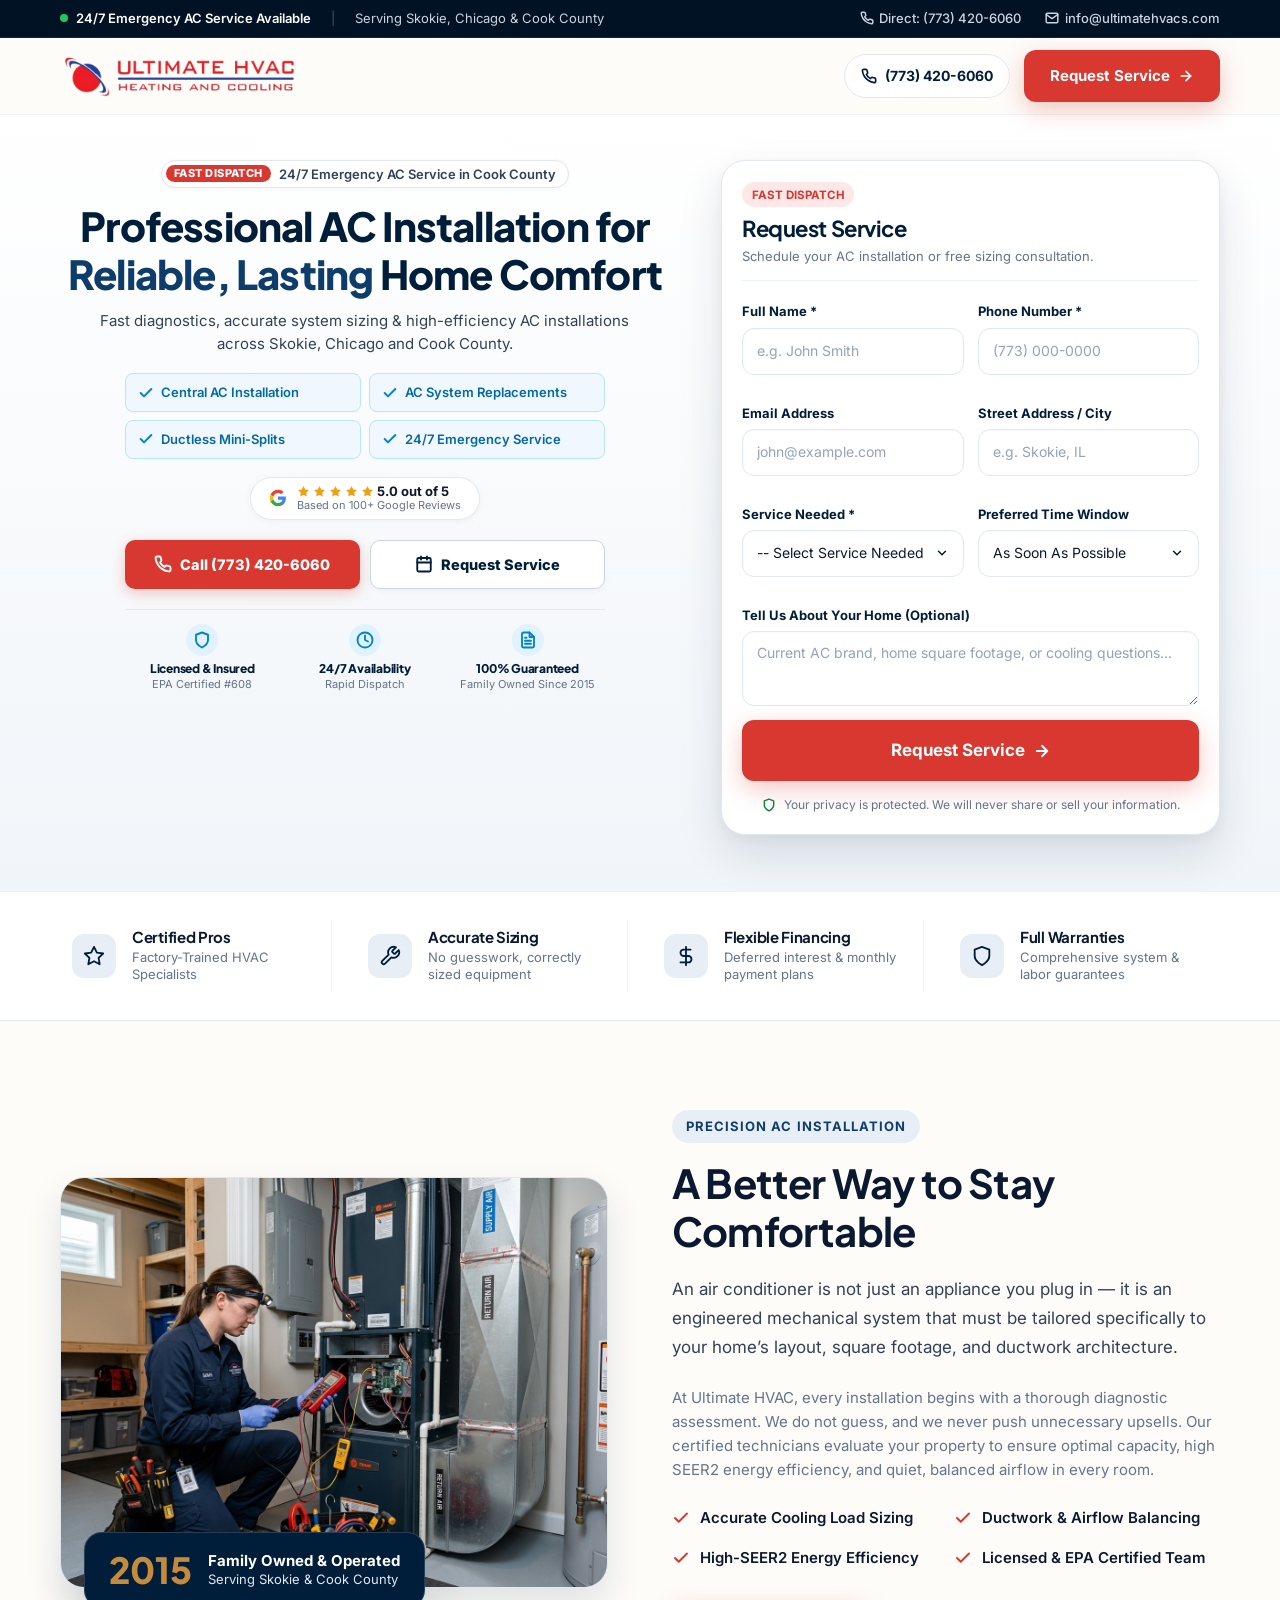
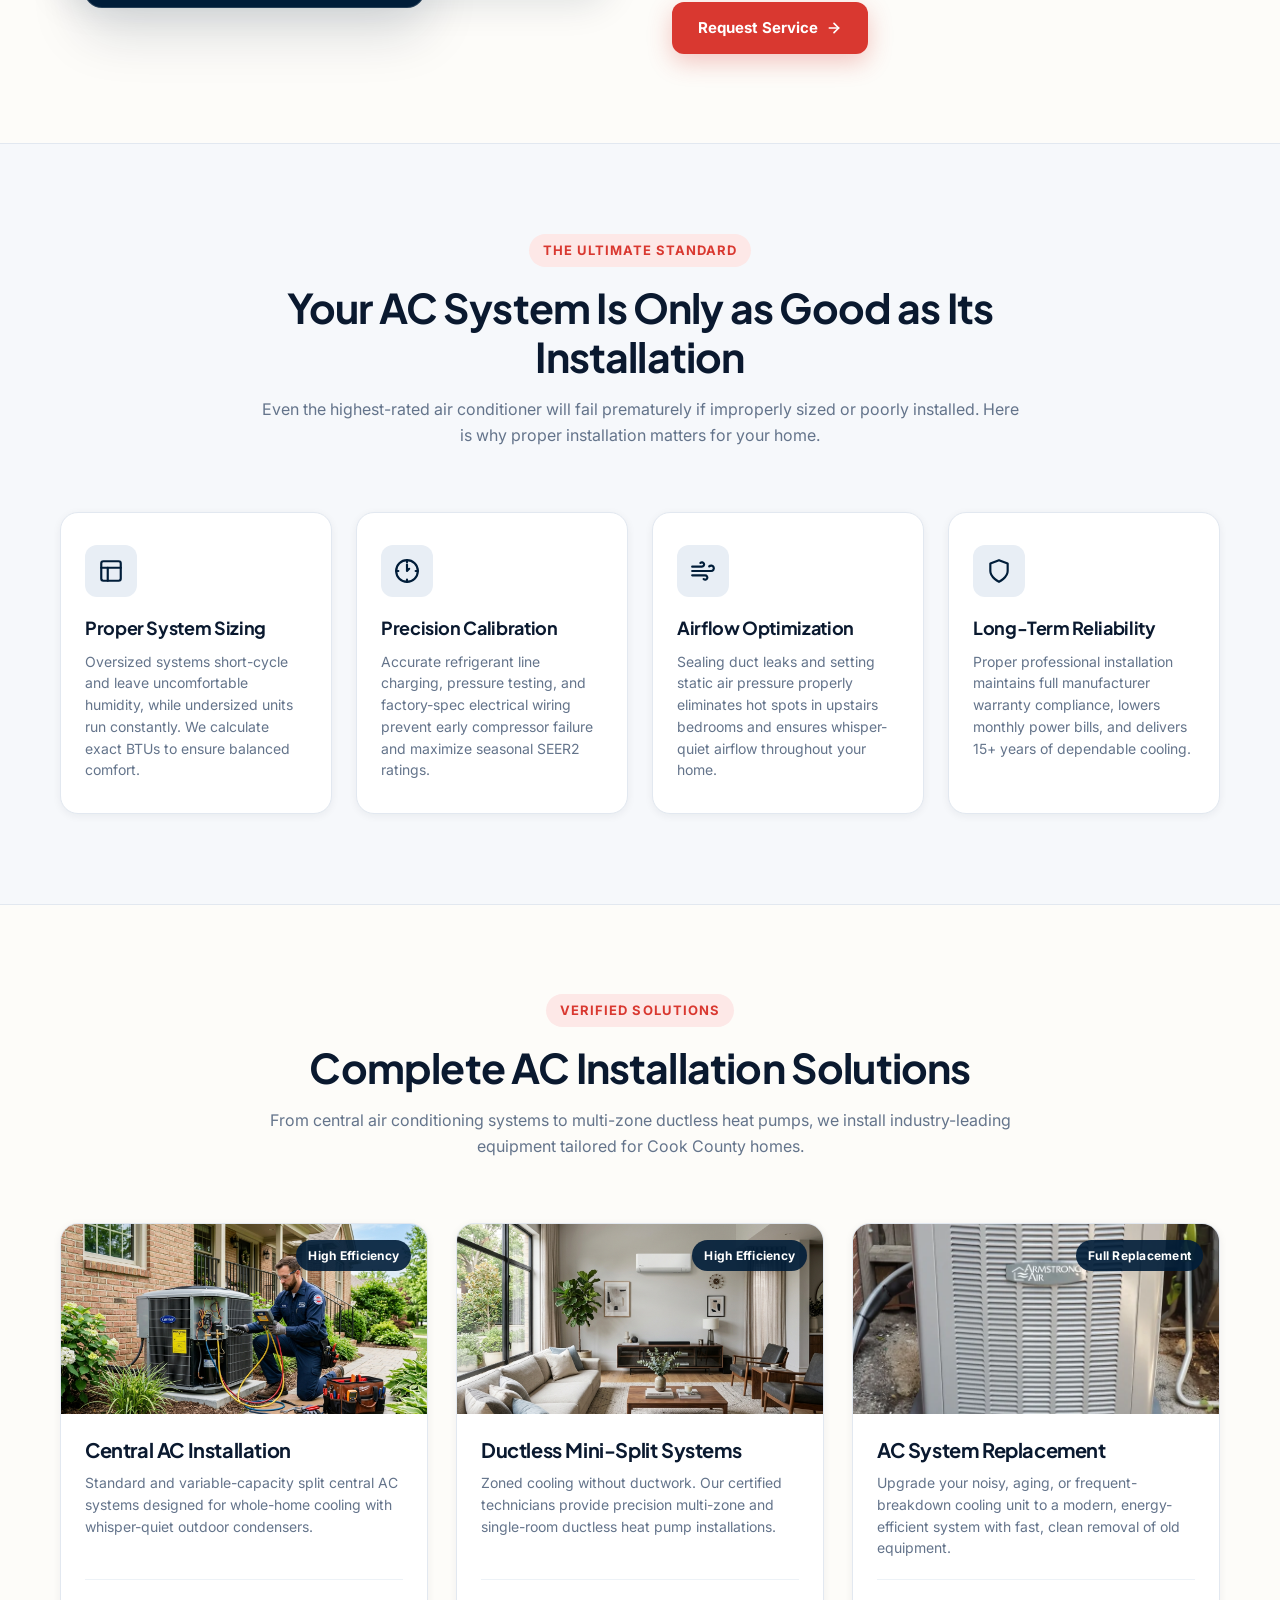
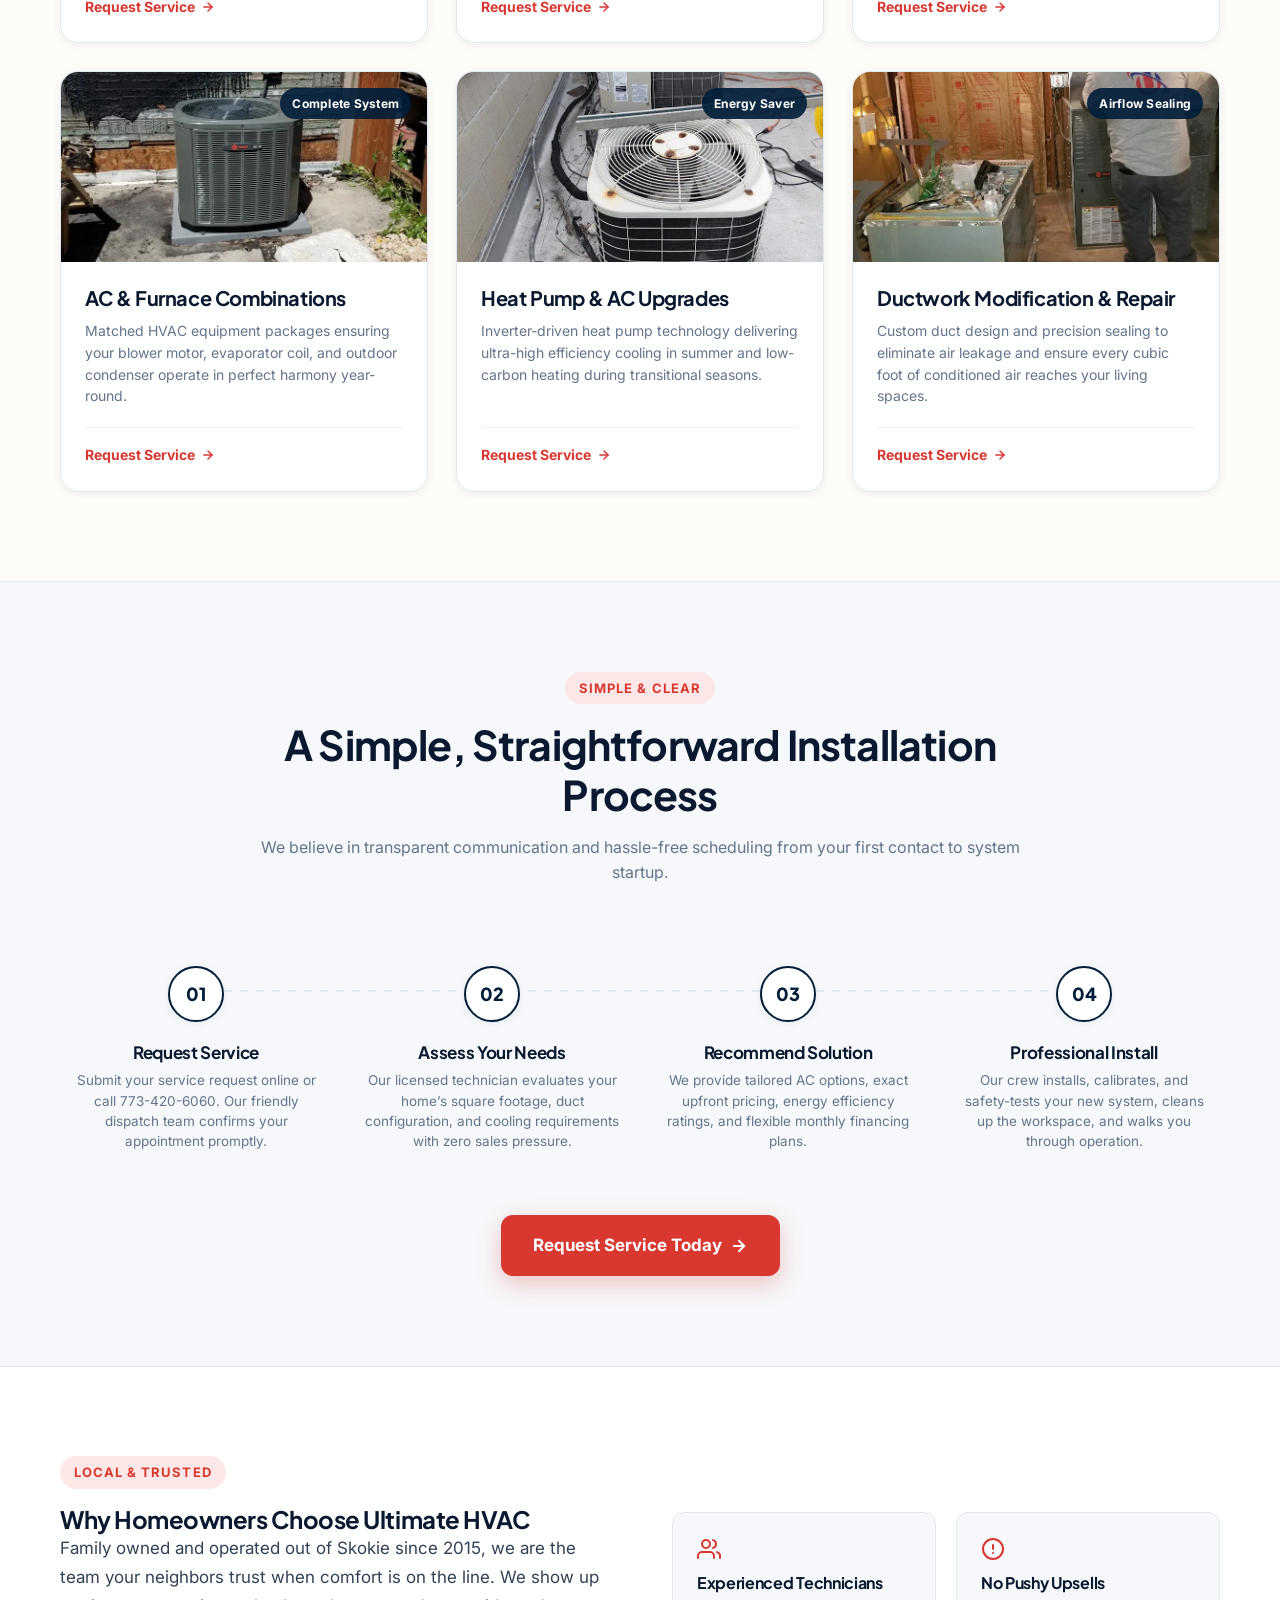
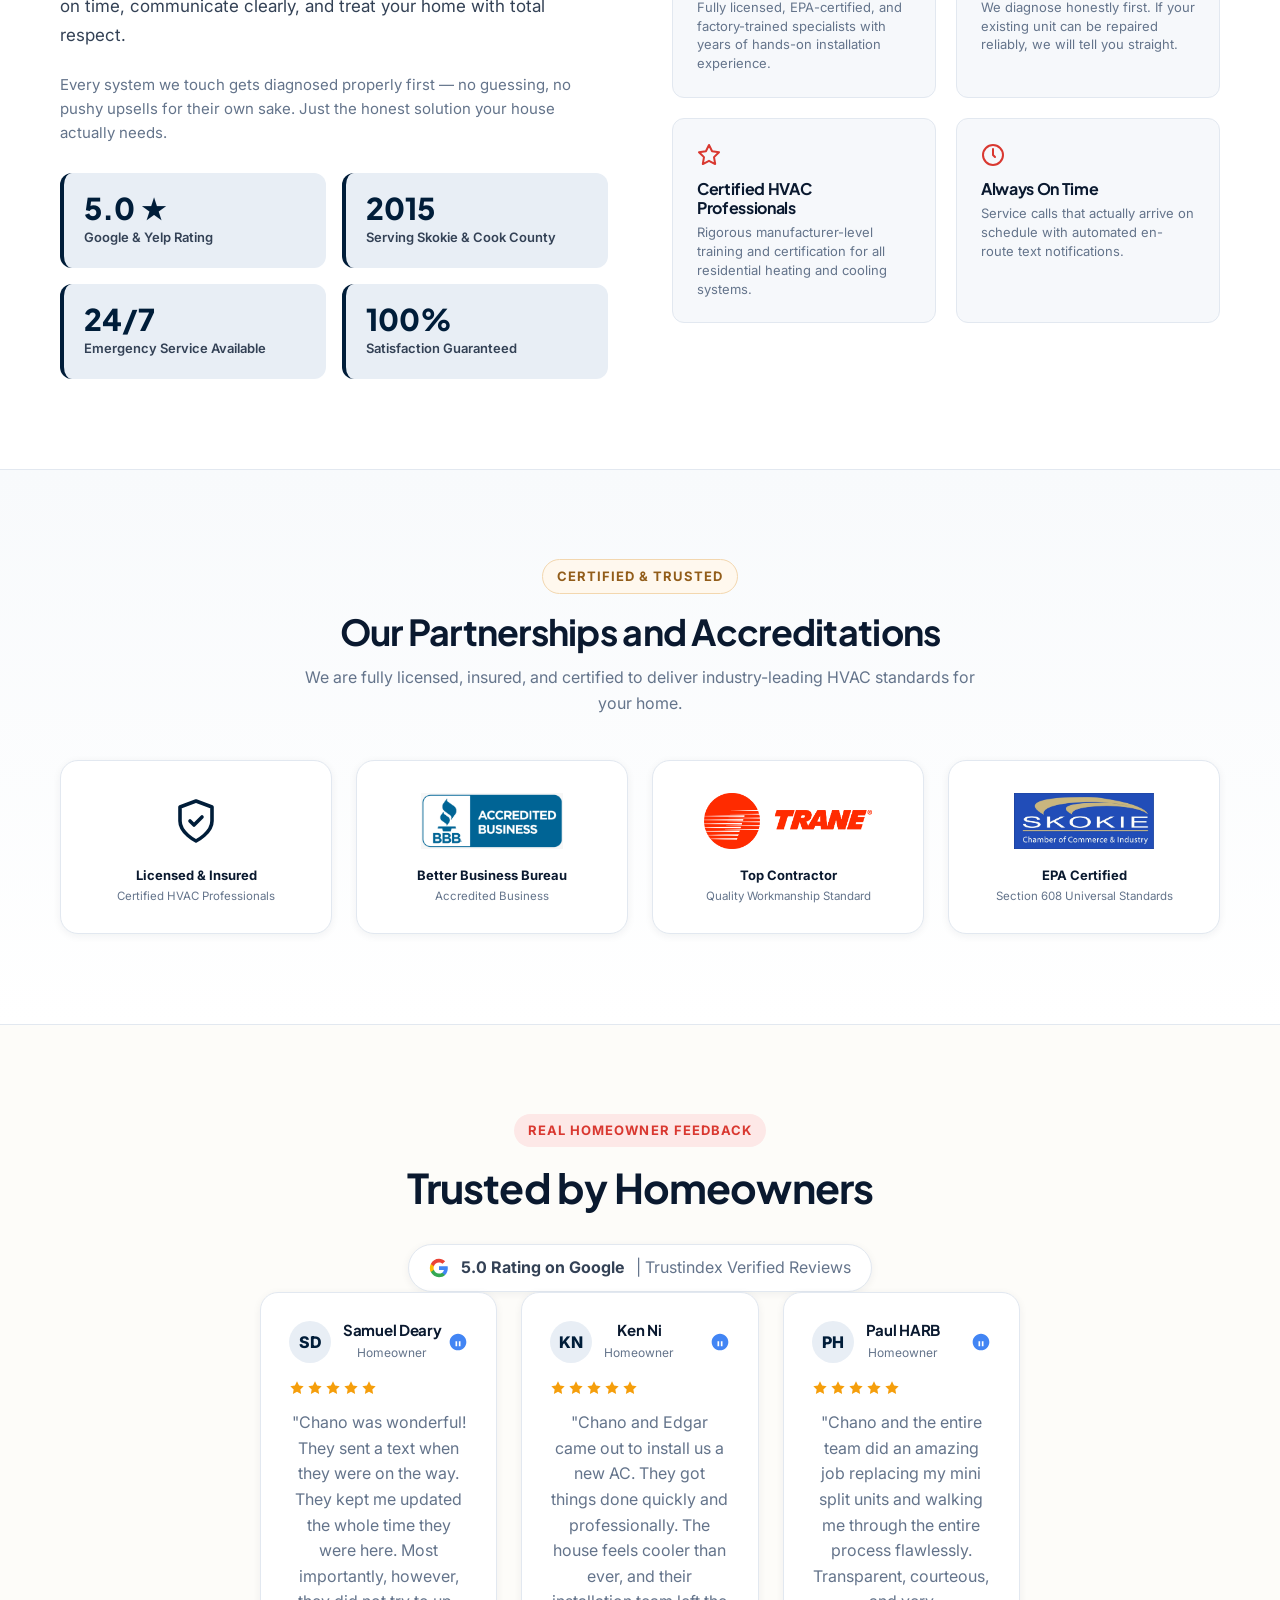
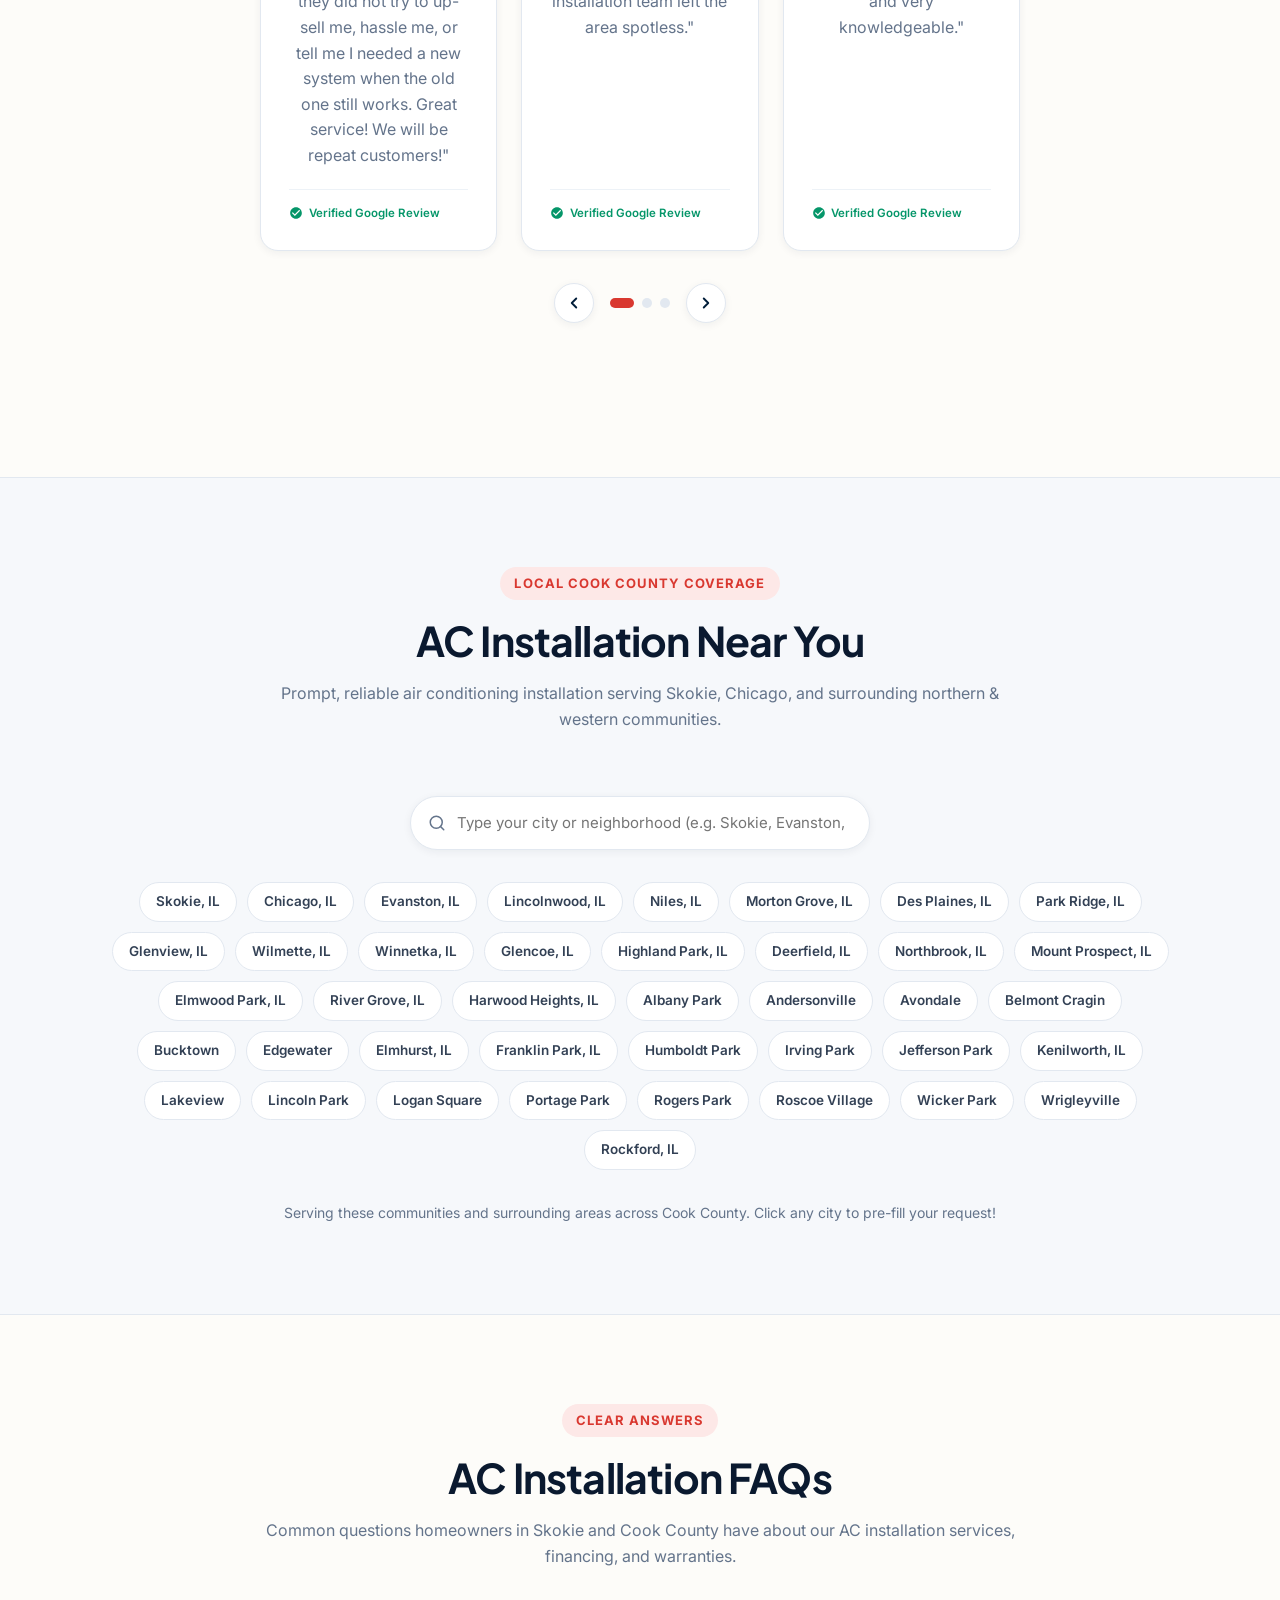
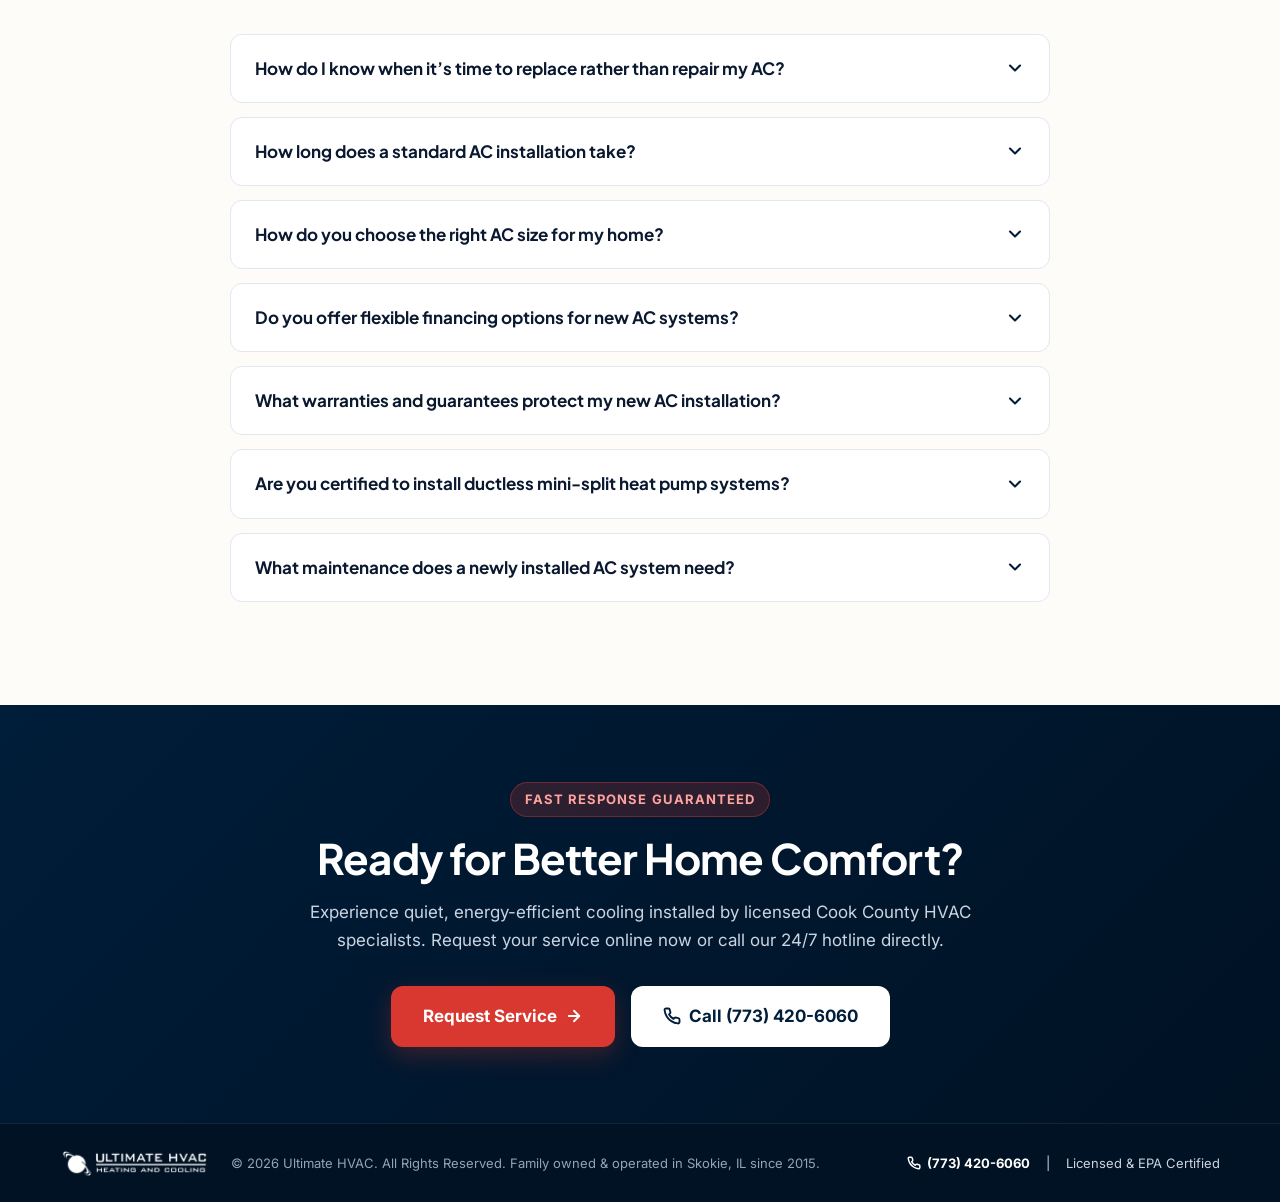
==== ac-installation/index.html @ 78a72c8f "Thank you page css fixed" ====
<!DOCTYPE html>
<html lang="en">
<head>
  <meta charset="UTF-8">
  <meta name="viewport" content="width=device-width, initial-scale=1.0">
  <title>Professional AC Installation in Skokie & Chicago, IL | Ultimate HVAC</title>
  <meta name="description" content="Professional AC installation and replacement by Ultimate HVAC. Certified HVAC professionals, licensed technicians, honest pricing, and 24/7 emergency service in Skokie, Chicago & Cook County. Request service today!">
  <link rel="canonical" href="https://staging.advancedmarketers.co/ultimatehvac/ac-installation/">
  <link rel="icon" type="image/webp" href="/assets/images/favicon.webp">

  <!-- OpenGraph Metadata -->
  <meta property="og:title" content="Professional AC Installation | Ultimate HVAC">
  <meta property="og:description" content="Keep your home cool with professional AC installation from Ultimate HVAC. Sized and installed correctly the first time. Certified HVAC professionals & factory-trained technicians.">
  <meta property="og:image" content="/assets/images/hero-ac-installation.jpg">
  <meta property="og:type" content="website">

  <!-- Stylesheet -->
  <link rel="stylesheet" href="/css/styles.css">

  <!-- Schema.org LocalBusiness Structured Data -->
  <script type="application/ld+json">
  {
    "@context": "https://schema.org",
    "@type": "HVACBusiness",
    "name": "Ultimate HVAC",
    "image": "/assets/images/logo.png",
    "telephone": "773-420-6060",
    "email": "info@ultimatehvacs.com",
    "address": {
      "@type": "PostalAddress",
      "addressLocality": "Skokie",
      "addressRegion": "IL",
      "addressCountry": "US"
    },
    "areaServed": ["Skokie", "Chicago", "Evanston", "Niles", "Morton Grove", "Des Plaines", "Cook County"],
    "aggregateRating": {
      "@type": "AggregateRating",
      "ratingValue": "5.0",
      "reviewCount": "100"
    },
    "openingHoursSpecification": [
      {
        "@type": "OpeningHoursSpecification",
        "dayOfWeek": ["Monday", "Tuesday", "Wednesday", "Thursday", "Friday"],
        "opens": "07:00",
        "closes": "17:00"
      },
      {
        "@type": "OpeningHoursSpecification",
        "dayOfWeek": ["Monday", "Tuesday", "Wednesday", "Thursday", "Friday", "Saturday", "Sunday"],
        "description": "24/7 Emergency Service Available"
      }
    ]
  }
  </script>
</head>
<body>

  <!-- ==========================================================================
       1. Top Emergency Alert Bar
       ========================================================================== -->
  <div class="top-bar" id="top-bar">
    <div class="container top-bar-inner">
      <div class="top-bar-left">
        <span class="emergency-pulse">
          <span class="pulse-dot" aria-hidden="true"></span>
          24/7 Emergency AC Service Available
        </span>
        <span class="top-bar-divider" style="opacity: 0.3;">|</span>
        <span style="font-size: 0.8125rem; color: #CBD5E1;">Serving Skokie, Chicago & Cook County</span>
      </div>
      <div class="top-bar-right">
        <a href="tel:773-420-6060" class="top-bar-link" id="topbar-phone-link">
          <svg width="14" height="14" viewBox="0 0 24 24" fill="none" stroke="currentColor" stroke-width="2.5" stroke-linecap="round" stroke-linejoin="round" aria-hidden="true"><path d="M22 16.92v3a2 2 0 0 1-2.18 2 19.79 19.79 0 0 1-8.63-3.07 19.5 19.5 0 0 1-6-6 19.79 19.79 0 0 1-3.07-8.67A2 2 0 0 1 4.11 2h3a2 2 0 0 1 2 1.72 12.84 12.84 0 0 0 .7 2.81 2 2 0 0 1-.45 2.11L8.09 9.91a16 16 0 0 0 6 6l1.27-1.27a2 2 0 0 1 2.11-.45 12.84 12.84 0 0 0 2.81.7A2 2 0 0 1 22 16.92z"/></svg>
          Direct: (773) 420-6060
        </a>
        <a href="mailto:info@ultimatehvacs.com" class="top-bar-link" id="topbar-email-link">
          <svg width="14" height="14" viewBox="0 0 24 24" fill="none" stroke="currentColor" stroke-width="2.5" stroke-linecap="round" stroke-linejoin="round" aria-hidden="true"><path d="M4 4h16c1.1 0 2 .9 2 2v12c0 1.1-.9 2-2 2H4c-1.1 0-2-.9-2-2V6c0-1.1.9-2 2-2z"/><polyline points="22,6 12,13 2,6"/></svg>
          info@ultimatehvacs.com
        </a>
      </div>
    </div>
  </div>

  <!-- ==========================================================================
       2. Header (Logo + Direct Phone + Request Service CTA)
       ========================================================================== -->
  <header class="site-header" id="main-header">
    <div class="container header-inner">
      <a href="#top" class="logo-wrapper" id="header-logo-link" aria-label="Ultimate HVAC Homepage">
        <img src="/assets/images/logo.png" alt="Ultimate HVAC Logo" class="brand-logo" width="220" height="44">
      </a>

      <div class="header-ctas">
        <a href="tel:773-420-6060" class="header-phone" id="header-call-btn" title="Call Ultimate HVAC">
          <svg width="16" height="16" viewBox="0 0 24 24" fill="none" stroke="currentColor" stroke-width="2.5" stroke-linecap="round" stroke-linejoin="round" aria-hidden="true"><path d="M22 16.92v3a2 2 0 0 1-2.18 2 19.79 19.79 0 0 1-8.63-3.07 19.5 19.5 0 0 1-6-6 19.79 19.79 0 0 1-3.07-8.67A2 2 0 0 1 4.11 2h3a2 2 0 0 1 2 1.72 12.84 12.84 0 0 0 .7 2.81 2 2 0 0 1-.45 2.11L8.09 9.91a16 16 0 0 0 6 6l1.27-1.27a2 2 0 0 1 2.11-.45 12.84 12.84 0 0 0 2.81.7A2 2 0 0 1 22 16.92z"/></svg>
          <span>(773) 420-6060</span>
        </a>
        <a href="#request-service" class="btn btn-primary" id="header-request-service-btn">
          Request Service
          <svg width="16" height="16" viewBox="0 0 24 24" fill="none" stroke="currentColor" stroke-width="2.5" stroke-linecap="round" stroke-linejoin="round" aria-hidden="true"><line x1="5" y1="12" x2="19" y2="12"/><polyline points="12 5 19 12 12 19"/></svg>
        </a>
      </div>
    </div>
  </header>

  <main id="main-content">
    <!-- ==========================================================================
         3. Hero Section (Rebuilt with High-Converting Reference Structure)
         ========================================================================== -->
    <section class="hero-section" id="hero">
      <div class="container hero-grid">
        <!-- Hero Content Column -->
        <div class="hero-content">
          <!-- 1. Badge (top): Small pill/tag + supporting text in a single line, centered -->
          <div class="hero-badge-pill" id="hero-badge">
            <span class="hero-badge-tag">FAST DISPATCH</span>
            <span class="hero-badge-text">24/7 Emergency AC Service in Cook County</span>
          </div>

          <!-- 2. H1 Heading: Center-aligned, bold, large font -->
          <h1 class="hero-title" id="hero-heading">
            Professional AC Installation for <span class="highlight">Reliable, Lasting</span> Home Comfort
          </h1>

          <!-- 3. Description: Center-aligned, short paragraph below the H1 -->
          <p class="hero-subtitle" id="hero-description">
            Fast diagnostics, accurate system sizing & high-efficiency AC installations across Skokie, Chicago and Cook County.
          </p>

          <!-- 4. Checkpoints: 2-column, 2-row grid of light rounded pills with checkmark -->
          <div class="hero-checkpoints-grid" id="hero-checkpoints">
            <div class="checkpoint-pill">
              <svg width="16" height="16" viewBox="0 0 24 24" fill="none" stroke="currentColor" stroke-width="3" stroke-linecap="round" stroke-linejoin="round" aria-hidden="true"><polyline points="20 6 9 17 4 12"/></svg>
              <span>Central AC Installation</span>
            </div>
            <div class="checkpoint-pill">
              <svg width="16" height="16" viewBox="0 0 24 24" fill="none" stroke="currentColor" stroke-width="3" stroke-linecap="round" stroke-linejoin="round" aria-hidden="true"><polyline points="20 6 9 17 4 12"/></svg>
              <span>AC System Replacements</span>
            </div>
            <div class="checkpoint-pill">
              <svg width="16" height="16" viewBox="0 0 24 24" fill="none" stroke="currentColor" stroke-width="3" stroke-linecap="round" stroke-linejoin="round" aria-hidden="true"><polyline points="20 6 9 17 4 12"/></svg>
              <span>Ductless Mini-Splits</span>
            </div>
            <div class="checkpoint-pill">
              <svg width="16" height="16" viewBox="0 0 24 24" fill="none" stroke="currentColor" stroke-width="3" stroke-linecap="round" stroke-linejoin="round" aria-hidden="true"><polyline points="20 6 9 17 4 12"/></svg>
              <span>24/7 Emergency Service</span>
            </div>
          </div>

          <!-- 5. Google Rating Badge: Centered pill-shaped badge with Google "G" logo, star rating & reviews -->
          <div class="hero-google-rating-pill" id="hero-google-rating">
            <svg class="google-logo-svg" width="18" height="18" viewBox="0 0 24 24" aria-hidden="true">
              <path fill="#4285F4" d="M22.56 12.25c0-.78-.07-1.53-.2-2.25H12v4.26h5.92c-.26 1.37-1.04 2.53-2.21 3.31v2.77h3.57c2.08-1.92 3.28-4.74 3.28-8.09z"/>
              <path fill="#34A853" d="M12 23c2.97 0 5.46-.98 7.28-2.66l-3.57-2.77c-.98.66-2.23 1.06-3.71 1.06-2.86 0-5.29-1.93-6.16-4.53H2.18v2.84C3.99 20.53 7.7 23 12 23z"/>
              <path fill="#FBBC05" d="M5.84 14.09c-.22-.66-.35-1.36-.35-2.09s.13-1.43.35-2.09V7.06H2.18C1.43 8.55 1 10.22 1 12s.43 3.45 1.18 4.94l2.85-2.22.81-.63z"/>
              <path fill="#EA4335" d="M12 5.38c1.62 0 3.06.56 4.21 1.64l3.15-3.15C17.45 2.09 14.97 1 12 1 7.7 1 3.99 3.47 2.18 7.06l3.66 2.84c.87-2.6 3.3-4.52 6.16-4.52z"/>
            </svg>
            <div class="google-rating-stars-text">
              <div class="rating-stars-inline">
                <svg width="13" height="13" viewBox="0 0 24 24" fill="#F59E0B"><polygon points="12 2 15.09 8.26 22 9.27 17 14.14 18.18 21.02 12 17.77 5.82 21.02 7 14.14 2 9.27 8.91 8.26 12 2"/></svg>
                <svg width="13" height="13" viewBox="0 0 24 24" fill="#F59E0B"><polygon points="12 2 15.09 8.26 22 9.27 17 14.14 18.18 21.02 12 17.77 5.82 21.02 7 14.14 2 9.27 8.91 8.26 12 2"/></svg>
                <svg width="13" height="13" viewBox="0 0 24 24" fill="#F59E0B"><polygon points="12 2 15.09 8.26 22 9.27 17 14.14 18.18 21.02 12 17.77 5.82 21.02 7 14.14 2 9.27 8.91 8.26 12 2"/></svg>
                <svg width="13" height="13" viewBox="0 0 24 24" fill="#F59E0B"><polygon points="12 2 15.09 8.26 22 9.27 17 14.14 18.18 21.02 12 17.77 5.82 21.02 7 14.14 2 9.27 8.91 8.26 12 2"/></svg>
                <svg width="13" height="13" viewBox="0 0 24 24" fill="#F59E0B"><polygon points="12 2 15.09 8.26 22 9.27 17 14.14 18.18 21.02 12 17.77 5.82 21.02 7 14.14 2 9.27 8.91 8.26 12 2"/></svg>
                <strong>5.0 out of 5</strong>
              </div>
              <span class="rating-subtext">Based on 100+ Google Reviews</span>
            </div>
          </div>

          <!-- 6. CTA Buttons: Two buttons side-by-side — primary "Call" & secondary "Request Service" -->
          <div class="hero-cta-buttons" id="hero-actions">
            <a href="tel:773-420-6060" class="btn-hero-call" id="hero-call-cta">
              <svg width="18" height="18" viewBox="0 0 24 24" fill="none" stroke="currentColor" stroke-width="2.5" stroke-linecap="round" stroke-linejoin="round" aria-hidden="true"><path d="M22 16.92v3a2 2 0 0 1-2.18 2 19.79 19.79 0 0 1-8.63-3.07 19.5 19.5 0 0 1-6-6 19.79 19.79 0 0 1-3.07-8.67A2 2 0 0 1 4.11 2h3a2 2 0 0 1 2 1.72 12.84 12.84 0 0 0 .7 2.81 2 2 0 0 1-.45 2.11L8.09 9.91a16 16 0 0 0 6 6l1.27-1.27a2 2 0 0 1 2.11-.45 12.84 12.84 0 0 0 2.81.7A2 2 0 0 1 22 16.92z"/></svg>
              <span>Call (773) 420-6060</span>
            </a>
            <a href="#request-service" class="btn-hero-request" id="hero-request-cta">
              <svg width="18" height="18" viewBox="0 0 24 24" fill="none" stroke="currentColor" stroke-width="2.5" stroke-linecap="round" stroke-linejoin="round" aria-hidden="true"><rect x="3" y="4" width="18" height="18" rx="2" ry="2"/><line x1="16" y1="2" x2="16" y2="6"/><line x1="8" y1="2" x2="8" y2="6"/><line x1="3" y1="10" x2="21" y2="10"/></svg>
              <span>Request Service</span>
            </a>
          </div>

          <!-- 7. Trust Indicators: Thin divider line + 3-column row with icon + heading + sub-text -->
          <div class="hero-trust-indicators" id="hero-trust-row">
            <div class="trust-indicator-item">
              <div class="trust-indicator-icon">
                <svg width="18" height="18" viewBox="0 0 24 24" fill="none" stroke="currentColor" stroke-width="2.5" stroke-linecap="round" stroke-linejoin="round" aria-hidden="true"><path d="M12 22s8-4 8-10V5l-8-3-8 3v7c0 6 8 10 8 10z"/></svg>
              </div>
              <h4>Licensed & Insured</h4>
              <p>EPA Certified #608</p>
            </div>

            <div class="trust-indicator-item">
              <div class="trust-indicator-icon">
                <svg width="18" height="18" viewBox="0 0 24 24" fill="none" stroke="currentColor" stroke-width="2.5" stroke-linecap="round" stroke-linejoin="round" aria-hidden="true"><circle cx="12" cy="12" r="10"/><polyline points="12 6 12 12 16 14"/></svg>
              </div>
              <h4>24/7 Availability</h4>
              <p>Rapid Dispatch</p>
            </div>

            <div class="trust-indicator-item">
              <div class="trust-indicator-icon">
                <svg width="18" height="18" viewBox="0 0 24 24" fill="none" stroke="currentColor" stroke-width="2.5" stroke-linecap="round" stroke-linejoin="round" aria-hidden="true"><path d="M14 2H6a2 2 0 0 0-2 2v16a2 2 0 0 0 2 2h12a2 2 0 0 0 2-2V8z"/><polyline points="14 2 14 8 20 8"/><line x1="16" y1="13" x2="8" y2="13"/><line x1="16" y1="17" x2="8" y2="17"/><polyline points="10 9 9 9 8 9"/></svg>
              </div>
              <h4>100% Guaranteed</h4>
              <p>Family Owned Since 2015</p>
            </div>
          </div>
        </div>

        <!-- Right Form Column (Replacing Hero Image) -->
        <div class="hero-form-wrapper" id="request-service">
          <div class="hero-form-card" id="service-form-container">
            <div id="service-form-inner">
              <div class="hero-form-header">
                <span class="hero-form-badge">Fast Dispatch</span>
                <h3>Request Service</h3>
                <p>Schedule your AC installation or free sizing consultation.</p>
              </div>

              <form id="ac-service-request-form" novalidate>
                <div class="form-row">
                  <div class="form-group">
                    <label for="fullname">Full Name *</label>
                    <input type="text" id="fullname" name="fullname" class="form-control" placeholder="e.g. John Smith" required>
                    <div class="field-error">Please enter your full name</div>
                  </div>

                  <div class="form-group">
                    <label for="phone">Phone Number *</label>
                    <input type="tel" id="phone" name="phone" class="form-control" placeholder="(773) 000-0000" required>
                    <div class="field-error">Please enter a valid phone number</div>
                  </div>
                </div>

                <div class="form-row">
                  <div class="form-group">
                    <label for="email">Email Address</label>
                    <input type="email" id="email" name="email" class="form-control" placeholder="john@example.com">
                    <div class="field-error">Please enter a valid email</div>
                  </div>

                  <div class="form-group">
                    <label for="address">Street Address / City</label>
                    <input type="text" id="address" name="address" class="form-control" placeholder="e.g. Skokie, IL">
                  </div>
                </div>

                <div class="form-row">
                  <div class="form-group">
                    <label for="service_type">Service Needed *</label>
                    <select id="service_type" name="service_type" class="form-control" required>
                      <option value="">-- Select Service Needed --</option>
                      <option value="Central AC Installation">New Central AC Installation</option>
                      <option value="AC Replacement">AC System Replacement</option>
                      <option value="Ductless Mini-Split Installation">Ductless Mini-Split Installation</option>
                      <option value="AC & Furnace Combination">AC & Furnace Combination</option>
                      <option value="Heat Pump & AC Upgrade">Energy-Efficient Heat Pump Upgrade</option>
                      <option value="Ductwork Optimization">Ductwork Modification & Airflow</option>
                      <option value="System Sizing Assessment">AC Diagnostic & Sizing Consultation</option>
                    </select>
                    <div class="field-error">Please select a service</div>
                  </div>

                  <div class="form-group">
                    <label for="preferred_time">Preferred Time Window</label>
                    <select id="preferred_time" name="preferred_time" class="form-control">
                      <option value="As Soon As Possible">As Soon As Possible</option>
                      <option value="Morning (7:00 AM - 12:00 PM)">Morning (7:00 AM - 12:00 PM)</option>
                      <option value="Afternoon (12:00 PM - 5:00 PM)">Afternoon (12:00 PM - 5:00 PM)</option>
                      <option value="Weekend / Emergency">Emergency / Specific Day</option>
                    </select>
                  </div>
                </div>

                <div class="form-group">
                  <label for="notes">Tell Us About Your Home (Optional)</label>
                  <textarea id="notes" name="notes" class="form-control" placeholder="Current AC brand, home square footage, or cooling questions..."></textarea>
                </div>

                <button type="submit" class="btn btn-primary btn-lg" style="width: 100%;" id="submit-request-btn">
                  Request Service
                  <svg width="18" height="18" viewBox="0 0 24 24" fill="none" stroke="currentColor" stroke-width="2.5" stroke-linecap="round" stroke-linejoin="round" aria-hidden="true"><line x1="5" y1="12" x2="19" y2="12"/><polyline points="12 5 19 12 12 19"/></svg>
                </button>

                <div class="form-trust-guarantee">
                  <svg width="14" height="14" viewBox="0 0 24 24" fill="none" stroke="currentColor" stroke-width="2.5" stroke-linecap="round" stroke-linejoin="round" aria-hidden="true"><path d="M12 22s8-4 8-10V5l-8-3-8 3v7c0 6 8 10 8 10z"/></svg>
                  <span>Your privacy is protected. We will never share or sell your information.</span>
                </div>
              </form>
            </div>

            <!-- Submission Confirmation State -->
            <div id="service-form-success" class="form-success-state">
              <div class="success-icon-circle">
                <svg width="32" height="32" viewBox="0 0 24 24" fill="none" stroke="currentColor" stroke-width="3" stroke-linecap="round" stroke-linejoin="round" aria-hidden="true"><polyline points="20 6 9 17 4 12"/></svg>
              </div>
              <h4>Service Request Received!</h4>
              <p id="submitted-customer-summary">
                Thank you! An Ultimate HVAC representative will contact you shortly to confirm your AC installation appointment.
              </p>
              <div style="background: var(--color-bg-subtle); padding: 1rem; border-radius: var(--radius-md); margin-bottom: 1.5rem; text-align: left; font-size: 0.875rem;">
                <strong>Need immediate assistance?</strong><br>
                Call our dispatch line at <a href="tel:773-420-6060" style="color: var(--color-cta); font-weight: 700;">(773) 420-6060</a> (Available 24/7).
              </div>
              <button type="button" class="btn btn-secondary" id="reset-form-btn">
                Submit Another Request
              </button>
            </div>
          </div>
        </div>
      </div>
    </section>

    <!-- ==========================================================================
         4. Trust / Benefits Bar
         ========================================================================== -->
    <section class="trust-bar-section" aria-label="Key Trust Factors">
      <div class="container">
        <div class="trust-bar-grid">
          <div class="trust-item">
            <div class="trust-icon-box">
              <svg width="22" height="22" viewBox="0 0 24 24" fill="none" stroke="currentColor" stroke-width="2" stroke-linecap="round" stroke-linejoin="round" aria-hidden="true"><path d="M12 2l3.09 6.26L22 9.27l-5 4.87 1.18 6.88L12 17.77l-6.18 3.25L7 14.14 2 9.27l6.91-1.01L12 2z"/></svg>
            </div>
            <div class="trust-text">
              <h4>Certified Pros</h4>
              <p>Factory-Trained HVAC Specialists</p>
            </div>
          </div>

          <div class="trust-item">
            <div class="trust-icon-box">
              <svg width="22" height="22" viewBox="0 0 24 24" fill="none" stroke="currentColor" stroke-width="2" stroke-linecap="round" stroke-linejoin="round" aria-hidden="true"><path d="M14.7 6.3a1 1 0 0 0 0 1.4l1.6 1.6a1 1 0 0 0 1.4 0l3.77-3.77a6 6 0 0 1-7.94 7.94l-6.91 6.91a2.12 2.12 0 0 1-3-3l6.91-6.91a6 6 0 0 1 7.94-7.94l-3.76 3.76z"/></svg>
            </div>
            <div class="trust-text">
              <h4>Accurate Sizing</h4>
              <p>No guesswork, correctly sized equipment</p>
            </div>
          </div>

          <div class="trust-item">
            <div class="trust-icon-box">
              <svg width="22" height="22" viewBox="0 0 24 24" fill="none" stroke="currentColor" stroke-width="2" stroke-linecap="round" stroke-linejoin="round" aria-hidden="true"><path d="M12 2v20M17 5H9.5a3.5 3.5 0 0 0 0 7h5a3.5 3.5 0 0 1 0 7H6"/></svg>
            </div>
            <div class="trust-text">
              <h4>Flexible Financing</h4>
              <p>Deferred interest & monthly payment plans</p>
            </div>
          </div>

          <div class="trust-item">
            <div class="trust-icon-box">
              <svg width="22" height="22" viewBox="0 0 24 24" fill="none" stroke="currentColor" stroke-width="2" stroke-linecap="round" stroke-linejoin="round" aria-hidden="true"><path d="M12 22s8-4 8-10V5l-8-3-8 3v7c0 6 8 10 8 10z"/></svg>
            </div>
            <div class="trust-text">
              <h4>Full Warranties</h4>
              <p>Comprehensive system & labor guarantees</p>
            </div>
          </div>
        </div>
      </div>
    </section>

    <!-- ==========================================================================
         5. AC Installation Introduction
         ========================================================================== -->
    <section class="intro-section section-padding" id="about-installation">
      <div class="container intro-grid">
        <div class="intro-image-container">
          <div class="intro-main-image">
            <img src="/assets/images/intro-technician.jpg" alt="Ultimate HVAC certified technician inspecting indoor air handler and furnace installation" width="560" height="420" loading="lazy">
          </div>
          <div class="intro-experience-card" id="intro-experience-badge">
            <div class="exp-years">2015</div>
            <div class="exp-label">
              <strong>Family Owned & Operated</strong>
              Serving Skokie & Cook County
            </div>
          </div>
        </div>

        <div class="intro-content">
          <div class="eyebrow navy">Precision AC Installation</div>
          <h2>A Better Way to Stay Comfortable</h2>
          <p class="intro-lead">
            An air conditioner is not just an appliance you plug in — it is an engineered mechanical system that must be tailored specifically to your home’s layout, square footage, and ductwork architecture.
          </p>
          <p style="color: var(--color-text-muted); margin-bottom: 1.5rem; font-size: 0.9375rem;">
            At Ultimate HVAC, every installation begins with a thorough diagnostic assessment. We do not guess, and we never push unnecessary upsells. Our certified technicians evaluate your property to ensure optimal capacity, high SEER2 energy efficiency, and quiet, balanced airflow in every room.
          </p>

          <div class="intro-checklist">
            <div class="checklist-item">
              <svg width="18" height="18" viewBox="0 0 24 24" fill="none" stroke="currentColor" stroke-width="2.5" stroke-linecap="round" stroke-linejoin="round" aria-hidden="true"><polyline points="20 6 9 17 4 12"/></svg>
              <span>Accurate Cooling Load Sizing</span>
            </div>
            <div class="checklist-item">
              <svg width="18" height="18" viewBox="0 0 24 24" fill="none" stroke="currentColor" stroke-width="2.5" stroke-linecap="round" stroke-linejoin="round" aria-hidden="true"><polyline points="20 6 9 17 4 12"/></svg>
              <span>Ductwork & Airflow Balancing</span>
            </div>
            <div class="checklist-item">
              <svg width="18" height="18" viewBox="0 0 24 24" fill="none" stroke="currentColor" stroke-width="2.5" stroke-linecap="round" stroke-linejoin="round" aria-hidden="true"><polyline points="20 6 9 17 4 12"/></svg>
              <span>High-SEER2 Energy Efficiency</span>
            </div>
            <div class="checklist-item">
              <svg width="18" height="18" viewBox="0 0 24 24" fill="none" stroke="currentColor" stroke-width="2.5" stroke-linecap="round" stroke-linejoin="round" aria-hidden="true"><polyline points="20 6 9 17 4 12"/></svg>
              <span>Licensed & EPA Certified Team</span>
            </div>
          </div>

          <a href="#request-service" class="btn btn-primary" id="intro-request-btn">
            Request Service
            <svg width="16" height="16" viewBox="0 0 24 24" fill="none" stroke="currentColor" stroke-width="2.5" stroke-linecap="round" stroke-linejoin="round" aria-hidden="true"><line x1="5" y1="12" x2="19" y2="12"/><polyline points="12 5 19 12 12 19"/></svg>
          </a>
        </div>
      </div>
    </section>

    <!-- ==========================================================================
         6. Why Professional Installation Matters (Diagnostic Cards)
         ========================================================================== -->
    <section class="matters-section section-padding" id="why-installation-matters">
      <div class="container">
        <div class="section-header">
          <div class="eyebrow">The Ultimate Standard</div>
          <h2>Your AC System Is Only as Good as Its Installation</h2>
          <p>Even the highest-rated air conditioner will fail prematurely if improperly sized or poorly installed. Here is why proper installation matters for your home.</p>
        </div>

        <div class="matters-grid">
          <div class="matter-card" id="matter-card-sizing">
            <div class="matter-icon-box">
              <svg width="26" height="26" viewBox="0 0 24 24" fill="none" stroke="currentColor" stroke-width="2" stroke-linecap="round" stroke-linejoin="round" aria-hidden="true"><rect x="3" y="3" width="18" height="18" rx="2" ry="2"/><line x1="3" y1="9" x2="21" y2="9"/><line x1="9" y1="21" x2="9" y2="9"/></svg>
            </div>
            <h3>Proper System Sizing</h3>
            <p>Oversized systems short-cycle and leave uncomfortable humidity, while undersized units run constantly. We calculate exact BTUs to ensure balanced comfort.</p>
          </div>

          <div class="matter-card" id="matter-card-calibration">
            <div class="matter-icon-box">
              <svg width="26" height="26" viewBox="0 0 24 24" fill="none" stroke="currentColor" stroke-width="2" stroke-linecap="round" stroke-linejoin="round" aria-hidden="true"><circle cx="12" cy="12" r="10"/><polyline points="12 6 12 12 14 10"/><path d="M12 2v2M12 20v2M2 12h2M20 12h2"/></svg>
            </div>
            <h3>Precision Calibration</h3>
            <p>Accurate refrigerant line charging, pressure testing, and factory-spec electrical wiring prevent early compressor failure and maximize seasonal SEER2 ratings.</p>
          </div>

          <div class="matter-card" id="matter-card-airflow">
            <div class="matter-icon-box">
              <svg width="26" height="26" viewBox="0 0 24 24" fill="none" stroke="currentColor" stroke-width="2" stroke-linecap="round" stroke-linejoin="round" aria-hidden="true"><path d="M9.59 4.59A2 2 0 1 1 11 8H2m10.59 11.41A2 2 0 1 0 14 16H2m15.73-8.27A2.5 2.5 0 1 1 19.5 12H2"/></svg>
            </div>
            <h3>Airflow Optimization</h3>
            <p>Sealing duct leaks and setting static air pressure properly eliminates hot spots in upstairs bedrooms and ensures whisper-quiet airflow throughout your home.</p>
          </div>

          <div class="matter-card" id="matter-card-warranty">
            <div class="matter-icon-box">
              <svg width="26" height="26" viewBox="0 0 24 24" fill="none" stroke="currentColor" stroke-width="2" stroke-linecap="round" stroke-linejoin="round" aria-hidden="true"><path d="M12 22s8-4 8-10V5l-8-3-8 3v7c0 6 8 10 8 10z"/></svg>
            </div>
            <h3>Long-Term Reliability</h3>
            <p>Proper professional installation maintains full manufacturer warranty compliance, lowers monthly power bills, and delivers 15+ years of dependable cooling.</p>
          </div>
        </div>
      </div>
    </section>

    <!-- ==========================================================================
         7. Complete AC Installation Solutions (Verified Services)
         ========================================================================== -->
    <section class="services-section section-padding" id="services-section">
      <div class="container">
        <div class="section-header">
          <div class="eyebrow">Verified Solutions</div>
          <h2>Complete AC Installation Solutions</h2>
          <p>From central air conditioning systems to multi-zone ductless heat pumps, we install industry-leading equipment tailored for Cook County homes.</p>
        </div>

        <div class="services-grid">
          <!-- Service Card 1 -->
          <div class="service-card" id="service-central-ac" data-service-preset="Central AC Installation">
            <div class="service-card-media">
              <img src="/assets/images/hero-ac-installation.jpg" alt="Central Air Conditioning System Installation" width="400" height="200" loading="lazy">
              <span class="service-badge">High Efficiency</span>
            </div>
            <div class="service-card-body">
              <h3>Central AC Installation</h3>
              <p>Standard and variable-capacity split central AC systems designed for whole-home cooling with whisper-quiet outdoor condensers.</p>
              <div class="service-card-footer">
                <a href="#request-service" class="service-link">
                  Request Service
                  <svg width="14" height="14" viewBox="0 0 24 24" fill="none" stroke="currentColor" stroke-width="2.5" stroke-linecap="round" stroke-linejoin="round" aria-hidden="true"><line x1="5" y1="12" x2="19" y2="12"/><polyline points="12 5 19 12 12 19"/></svg>
                </a>
              </div>
            </div>
          </div>

          <!-- Service Card 2 -->
          <div class="service-card" id="service-minisplit" data-service-preset="Ductless Mini-Split Installation">
            <div class="service-card-media">
              <img src="/assets/images/minisplit-living.jpg" alt="Ductless Mini Split Installation in Living Room" width="400" height="200" loading="lazy">
              <span class="service-badge">High Efficiency</span>
            </div>
            <div class="service-card-body">
              <h3>Ductless Mini-Split Systems</h3>
              <p>Zoned cooling without ductwork. Our certified technicians provide precision multi-zone and single-room ductless heat pump installations.</p>
              <div class="service-card-footer">
                <a href="#request-service" class="service-link">
                  Request Service
                  <svg width="14" height="14" viewBox="0 0 24 24" fill="none" stroke="currentColor" stroke-width="2.5" stroke-linecap="round" stroke-linejoin="round" aria-hidden="true"><line x1="5" y1="12" x2="19" y2="12"/><polyline points="12 5 19 12 12 19"/></svg>
                </a>
              </div>
            </div>
          </div>

          <!-- Service Card 3: AC Replacement -->
          <div class="service-card" id="service-replacement" data-service-preset="AC Replacement">
            <div class="service-card-media">
              <img src="/assets/images/work-photo-8.webp" alt="Residential AC Replacement and Upgrade" width="400" height="200" loading="lazy">
              <span class="service-badge">Full Replacement</span>
            </div>
            <div class="service-card-body">
              <h3>AC System Replacement</h3>
              <p>Upgrade your noisy, aging, or frequent-breakdown cooling unit to a modern, energy-efficient system with fast, clean removal of old equipment.</p>
              <div class="service-card-footer">
                <a href="#request-service" class="service-link">
                  Request Service
                  <svg width="14" height="14" viewBox="0 0 24 24" fill="none" stroke="currentColor" stroke-width="2.5" stroke-linecap="round" stroke-linejoin="round" aria-hidden="true"><line x1="5" y1="12" x2="19" y2="12"/><polyline points="12 5 19 12 12 19"/></svg>
                </a>
              </div>
            </div>
          </div>

          <!-- Service Card 4: AC & Furnace Combinations -->
          <div class="service-card" id="service-combination" data-service-preset="AC & Furnace Combination">
            <div class="service-card-media">
              <img src="/assets/images/work-photo-1.webp" alt="Matched AC and Furnace HVAC System Installation" width="400" height="200" loading="lazy">
              <span class="service-badge">Complete System</span>
            </div>
            <div class="service-card-body">
              <h3>AC & Furnace Combinations</h3>
              <p>Matched HVAC equipment packages ensuring your blower motor, evaporator coil, and outdoor condenser operate in perfect harmony year-round.</p>
              <div class="service-card-footer">
                <a href="#request-service" class="service-link">
                  Request Service
                  <svg width="14" height="14" viewBox="0 0 24 24" fill="none" stroke="currentColor" stroke-width="2.5" stroke-linecap="round" stroke-linejoin="round" aria-hidden="true"><line x1="5" y1="12" x2="19" y2="12"/><polyline points="12 5 19 12 12 19"/></svg>
                </a>
              </div>
            </div>
          </div>

          <!-- Service Card 5: Heat Pump & AC Upgrades -->
          <div class="service-card" id="service-heatpump" data-service-preset="Heat Pump & AC Upgrade">
            <div class="service-card-media">
              <img src="/assets/images/work-photo-2.webp" alt="Energy-Efficient Inverter Heat Pump Upgrade" width="400" height="200" loading="lazy">
              <span class="service-badge">Energy Saver</span>
            </div>
            <div class="service-card-body">
              <h3>Heat Pump & AC Upgrades</h3>
              <p>Inverter-driven heat pump technology delivering ultra-high efficiency cooling in summer and low-carbon heating during transitional seasons.</p>
              <div class="service-card-footer">
                <a href="#request-service" class="service-link">
                  Request Service
                  <svg width="14" height="14" viewBox="0 0 24 24" fill="none" stroke="currentColor" stroke-width="2.5" stroke-linecap="round" stroke-linejoin="round" aria-hidden="true"><line x1="5" y1="12" x2="19" y2="12"/><polyline points="12 5 19 12 12 19"/></svg>
                </a>
              </div>
            </div>
          </div>

          <!-- Service Card 6: Ductwork Modification & Repair -->
          <div class="service-card" id="service-ductwork" data-service-preset="Ductwork Optimization">
            <div class="service-card-media">
              <img src="/assets/images/ductwork-service.webp" alt="Ductwork Design, Custom Trunk Lines, and Airflow Sealing" width="400" height="200" loading="lazy">
              <span class="service-badge">Airflow Sealing</span>
            </div>
            <div class="service-card-body">
              <h3>Ductwork Modification & Repair</h3>
              <p>Custom duct design and precision sealing to eliminate air leakage and ensure every cubic foot of conditioned air reaches your living spaces.</p>
              <div class="service-card-footer">
                <a href="#request-service" class="service-link">
                  Request Service
                  <svg width="14" height="14" viewBox="0 0 24 24" fill="none" stroke="currentColor" stroke-width="2.5" stroke-linecap="round" stroke-linejoin="round" aria-hidden="true"><line x1="5" y1="12" x2="19" y2="12"/><polyline points="12 5 19 12 12 19"/></svg>
                </a>
              </div>
            </div>
          </div>
        </div>
      </div>
    </section>

    <!-- ==========================================================================
         8. 4-Step Installation Process
         ========================================================================== -->
    <section class="process-section section-padding" id="process-section">
      <div class="container">
        <div class="section-header">
          <div class="eyebrow">Simple & Clear</div>
          <h2>A Simple, Straightforward Installation Process</h2>
          <p>We believe in transparent communication and hassle-free scheduling from your first contact to system startup.</p>
        </div>

        <div class="process-timeline">
          <div class="process-step" id="step-01">
            <div class="step-number-bubble">01</div>
            <h3>Request Service</h3>
            <p>Submit your service request online or call 773-420-6060. Our friendly dispatch team confirms your appointment promptly.</p>
          </div>

          <div class="process-step" id="step-02">
            <div class="step-number-bubble">02</div>
            <h3>Assess Your Needs</h3>
            <p>Our licensed technician evaluates your home’s square footage, duct configuration, and cooling requirements with zero sales pressure.</p>
          </div>

          <div class="process-step" id="step-03">
            <div class="step-number-bubble">03</div>
            <h3>Recommend Solution</h3>
            <p>We provide tailored AC options, exact upfront pricing, energy efficiency ratings, and flexible monthly financing plans.</p>
          </div>

          <div class="process-step" id="step-04">
            <div class="step-number-bubble">04</div>
            <h3>Professional Install</h3>
            <p>Our crew installs, calibrates, and safety-tests your new system, cleans up the workspace, and walks you through operation.</p>
          </div>
        </div>

        <div style="text-align: center; margin-top: 3rem;">
          <a href="#request-service" class="btn btn-primary btn-lg" id="process-cta-btn">
            Request Service Today
            <svg width="18" height="18" viewBox="0 0 24 24" fill="none" stroke="currentColor" stroke-width="2.5" stroke-linecap="round" stroke-linejoin="round" aria-hidden="true"><line x1="5" y1="12" x2="19" y2="12"/><polyline points="12 5 19 12 12 19"/></svg>
          </a>
        </div>
      </div>
    </section>

    <!-- ==========================================================================
         9. Why Choose Ultimate HVAC (Verified Differentiators)
         ========================================================================== -->
    <section class="why-section section-padding" id="why-choose-us">
      <div class="container why-grid">
        <div class="why-content">
          <div class="eyebrow">Local & Trusted</div>
          <h2>Why Homeowners Choose Ultimate HVAC</h2>
          <p style="font-size: 1.0625rem; color: var(--color-text-body); margin-bottom: 1.5rem; line-height: 1.7;">
            Family owned and operated out of Skokie since 2015, we are the team your neighbors trust when comfort is on the line. We show up on time, communicate clearly, and treat your home with total respect.
          </p>
          <p style="color: var(--color-text-muted); font-size: 0.9375rem; margin-bottom: 1.75rem;">
            Every system we touch gets diagnosed properly first — no guessing, no pushy upsells for their own sake. Just the honest solution your house actually needs.
          </p>

          <div class="why-stats-container">
            <div class="stat-box">
              <div class="stat-num">5.0 ★</div>
              <div class="stat-desc">Google & Yelp Rating</div>
            </div>
            <div class="stat-box">
              <div class="stat-num">2015</div>
              <div class="stat-desc">Serving Skokie & Cook County</div>
            </div>
            <div class="stat-box">
              <div class="stat-num">24/7</div>
              <div class="stat-desc">Emergency Service Available</div>
            </div>
            <div class="stat-box">
              <div class="stat-num">100%</div>
              <div class="stat-desc">Satisfaction Guaranteed</div>
            </div>
          </div>
        </div>

        <div class="why-card-grid">
          <div class="why-mini-card">
            <svg width="24" height="24" viewBox="0 0 24 24" fill="none" stroke="currentColor" stroke-width="2" stroke-linecap="round" stroke-linejoin="round" aria-hidden="true"><path d="M17 21v-2a4 4 0 0 0-4-4H5a4 4 0 0 0-4 4v2"/><circle cx="9" cy="7" r="4"/><path d="M23 21v-2a4 4 0 0 0-3-3.87"/><path d="M16 3.13a4 4 0 0 1 0 7.75"/></svg>
            <h4>Experienced Technicians</h4>
            <p>Fully licensed, EPA-certified, and factory-trained specialists with years of hands-on installation experience.</p>
          </div>

          <div class="why-mini-card">
            <svg width="24" height="24" viewBox="0 0 24 24" fill="none" stroke="currentColor" stroke-width="2" stroke-linecap="round" stroke-linejoin="round" aria-hidden="true"><circle cx="12" cy="12" r="10"/><line x1="12" y1="8" x2="12" y2="12"/><line x1="12" y1="16" x2="12.01" y2="16"/></svg>
            <h4>No Pushy Upsells</h4>
            <p>We diagnose honestly first. If your existing unit can be repaired reliably, we will tell you straight.</p>
          </div>

          <div class="why-mini-card">
            <svg width="24" height="24" viewBox="0 0 24 24" fill="none" stroke="currentColor" stroke-width="2" stroke-linecap="round" stroke-linejoin="round" aria-hidden="true"><path d="M12 2l3.09 6.26L22 9.27l-5 4.87 1.18 6.88L12 17.77l-6.18 3.25L7 14.14 2 9.27l6.91-1.01L12 2z"/></svg>
            <h4>Certified HVAC Professionals</h4>
            <p>Rigorous manufacturer-level training and certification for all residential heating and cooling systems.</p>
          </div>

          <div class="why-mini-card">
            <svg width="24" height="24" viewBox="0 0 24 24" fill="none" stroke="currentColor" stroke-width="2" stroke-linecap="round" stroke-linejoin="round" aria-hidden="true"><circle cx="12" cy="12" r="10"/><polyline points="12 6 12 12 14 14"/></svg>
            <h4>Always On Time</h4>
            <p>Service calls that actually arrive on schedule with automated en-route text notifications.</p>
          </div>
        </div>
      </div>
    </section>

    <!-- ==========================================================================
         10. Partnerships and Accreditations (REQUIRED SECTION)
         ========================================================================== -->
    <section class="partnerships-section section-padding" id="partnerships-section">
      <div class="container">
        <div class="partnerships-header">
          <div class="eyebrow gold">Certified & Trusted</div>
          <h2>Our Partnerships and Accreditations</h2>
          <p>We are fully licensed, insured, and certified to deliver industry-leading HVAC standards for your home.</p>
        </div>

        <div class="partnerships-grid">
          <!-- Logo Card 1: Certified HVAC Professionals -->
          <div class="partner-card" id="partner-certified-pro">
            <div class="partner-logo-box">
              <svg width="48" height="48" viewBox="0 0 24 24" fill="none" stroke="var(--color-primary)" stroke-width="1.8" stroke-linecap="round" stroke-linejoin="round" style="margin: 0 auto;"><path d="M12 22s8-4 8-10V5l-8-3-8 3v7c0 6 8 10 8 10z"/><polyline points="9 12 11 14 15 10"/></svg>
            </div>
            <div class="partner-caption">Licensed & Insured</div>
            <div class="partner-sub">Certified HVAC Professionals</div>
          </div>

          <!-- Logo Card 2: BBB -->
          <div class="partner-card" id="partner-bbb">
            <div class="partner-logo-box">
              <img src="/assets/images/bbb-accredited.png" alt="Better Business Bureau Accredited Business Logo" width="160" height="50" loading="lazy">
            </div>
            <div class="partner-caption">Better Business Bureau</div>
            <div class="partner-sub">Accredited Business</div>
          </div>

          <!-- Logo Card 3: Top Contractor -->
          <div class="partner-card" id="partner-top-contractor">
            <div class="partner-logo-box">
              <img src="/assets/images/top-contractor.png" alt="Top Trade Contractor Certification Logo" width="170" height="50" loading="lazy">
            </div>
            <div class="partner-caption">Top Contractor</div>
            <div class="partner-sub">Quality Workmanship Standard</div>
          </div>

          <!-- Logo Card 4: EPA Certified -->
          <div class="partner-card" id="partner-epa">
            <div class="partner-logo-box">
              <img src="/assets/images/epa-certified.jpg" alt="EPA Section 608 Certified HVAC Technicians Logo" width="150" height="50" loading="lazy">
            </div>
            <div class="partner-caption">EPA Certified</div>
            <div class="partner-sub">Section 608 Universal Standards</div>
          </div>
        </div>
      </div>
    </section>

    <!-- ==========================================================================
         11. Customer Reviews (Genuine Google Reviews)
         ========================================================================== -->
    <section class="reviews-section section-padding" id="reviews-section">
      <div class="container">
        <div class="section-header">
          <div class="eyebrow">Real Homeowner Feedback</div>
          <h2>Trusted by Homeowners</h2>
          <div class="google-rating-summary">
            <svg class="google-icon-svg" viewBox="0 0 24 24" aria-hidden="true"><path fill="#4285F4" d="M22.56 12.25c0-.78-.07-1.53-.2-2.25H12v4.26h5.92c-.26 1.37-1.04 2.53-2.21 3.31v2.77h3.57c2.08-1.92 3.28-4.74 3.28-8.09z"/><path fill="#34A853" d="M12 23c2.97 0 5.46-.98 7.28-2.66l-3.57-2.77c-.98.66-2.23 1.06-3.71 1.06-2.86 0-5.29-1.93-6.16-4.53H2.18v2.84C3.99 20.53 7.7 23 12 23z"/><path fill="#FBBC05" d="M5.84 14.09c-.22-.66-.35-1.36-.35-2.09s.13-1.43.35-2.09V7.06H2.18C1.43 8.55 1 10.22 1 12s.43 3.45 1.18 4.94l2.85-2.22.81-.63z"/><path fill="#EA4335" d="M12 5.38c1.62 0 3.06.56 4.21 1.64l3.15-3.15C17.45 2.09 14.97 1 12 1 7.7 1 3.99 3.47 2.18 7.06l3.66 2.84c.87-2.6 3.3-4.52 6.16-4.52z"/></svg>
            <strong>5.0 Rating on Google</strong>
            <span style="color: var(--color-text-muted);">| Trustindex Verified Reviews</span>
          </div>
            <!-- Reviews Carousel Container -->
        <div class="reviews-carousel-container" id="reviews-carousel-wrapper">
          <div class="reviews-carousel-track" id="reviews-carousel-track">
            <!-- Review 1 -->
            <div class="review-card" id="review-samuel">
              <div>
                <div class="review-header">
                  <div class="reviewer-meta">
                    <div class="reviewer-avatar">SD</div>
                    <div class="reviewer-name">
                      <h4>Samuel Deary</h4>
                      <span>Homeowner</span>
                    </div>
                  </div>
                  <svg width="20" height="20" viewBox="0 0 24 24" fill="#4285F4" aria-label="Google Review"><path d="M12 2C6.48 2 2 6.48 2 12s4.48 10 10 10 10-4.48 10-10S17.52 2 12 2zm-1 15h-2v-6h2v6zm4 0h-2v-6h2v6z"/></svg>
                </div>
                <div class="review-stars">
                  <svg width="16" height="16" viewBox="0 0 24 24" fill="currentColor"><polygon points="12 2 15.09 8.26 22 9.27 17 14.14 18.18 21.02 12 17.77 5.82 21.02 7 14.14 2 9.27 8.91 8.26 12 2"/></svg>
                  <svg width="16" height="16" viewBox="0 0 24 24" fill="currentColor"><polygon points="12 2 15.09 8.26 22 9.27 17 14.14 18.18 21.02 12 17.77 5.82 21.02 7 14.14 2 9.27 8.91 8.26 12 2"/></svg>
                  <svg width="16" height="16" viewBox="0 0 24 24" fill="currentColor"><polygon points="12 2 15.09 8.26 22 9.27 17 14.14 18.18 21.02 12 17.77 5.82 21.02 7 14.14 2 9.27 8.91 8.26 12 2"/></svg>
                  <svg width="16" height="16" viewBox="0 0 24 24" fill="currentColor"><polygon points="12 2 15.09 8.26 22 9.27 17 14.14 18.18 21.02 12 17.77 5.82 21.02 7 14.14 2 9.27 8.91 8.26 12 2"/></svg>
                  <svg width="16" height="16" viewBox="0 0 24 24" fill="currentColor"><polygon points="12 2 15.09 8.26 22 9.27 17 14.14 18.18 21.02 12 17.77 5.82 21.02 7 14.14 2 9.27 8.91 8.26 12 2"/></svg>
                </div>
                <p class="review-quote">
                  "Chano was wonderful! They sent a text when they were on the way. They kept me updated the whole time they were here. Most importantly, however, they did not try to up-sell me, hassle me, or tell me I needed a new system when the old one still works. Great service! We will be repeat customers!"
                </p>
              </div>
              <div class="review-verified-badge">
                <svg width="14" height="14" viewBox="0 0 24 24" fill="currentColor"><path d="M12 2C6.48 2 2 6.48 2 12s4.48 10 10 10 10-4.48 10-10S17.52 2 12 2zm-2 15l-5-5 1.41-1.41L10 14.17l7.59-7.59L19 8l-9 9z"/></svg>
                <span>Verified Google Review</span>
              </div>
            </div>

            <!-- Review 2 -->
            <div class="review-card" id="review-ken">
              <div>
                <div class="review-header">
                  <div class="reviewer-meta">
                    <div class="reviewer-avatar">KN</div>
                    <div class="reviewer-name">
                      <h4>Ken Ni</h4>
                      <span>Homeowner</span>
                    </div>
                  </div>
                  <svg width="20" height="20" viewBox="0 0 24 24" fill="#4285F4" aria-label="Google Review"><path d="M12 2C6.48 2 2 6.48 2 12s4.48 10 10 10 10-4.48 10-10S17.52 2 12 2zm-1 15h-2v-6h2v6zm4 0h-2v-6h2v6z"/></svg>
                </div>
                <div class="review-stars">
                  <svg width="16" height="16" viewBox="0 0 24 24" fill="currentColor"><polygon points="12 2 15.09 8.26 22 9.27 17 14.14 18.18 21.02 12 17.77 5.82 21.02 7 14.14 2 9.27 8.91 8.26 12 2"/></svg>
                  <svg width="16" height="16" viewBox="0 0 24 24" fill="currentColor"><polygon points="12 2 15.09 8.26 22 9.27 17 14.14 18.18 21.02 12 17.77 5.82 21.02 7 14.14 2 9.27 8.91 8.26 12 2"/></svg>
                  <svg width="16" height="16" viewBox="0 0 24 24" fill="currentColor"><polygon points="12 2 15.09 8.26 22 9.27 17 14.14 18.18 21.02 12 17.77 5.82 21.02 7 14.14 2 9.27 8.91 8.26 12 2"/></svg>
                  <svg width="16" height="16" viewBox="0 0 24 24" fill="currentColor"><polygon points="12 2 15.09 8.26 22 9.27 17 14.14 18.18 21.02 12 17.77 5.82 21.02 7 14.14 2 9.27 8.91 8.26 12 2"/></svg>
                  <svg width="16" height="16" viewBox="0 0 24 24" fill="currentColor"><polygon points="12 2 15.09 8.26 22 9.27 17 14.14 18.18 21.02 12 17.77 5.82 21.02 7 14.14 2 9.27 8.91 8.26 12 2"/></svg>
                </div>
                <p class="review-quote">
                  "Chano and Edgar came out to install us a new AC. They got things done quickly and professionally. The house feels cooler than ever, and their installation team left the area spotless."
                </p>
              </div>
              <div class="review-verified-badge">
                <svg width="14" height="14" viewBox="0 0 24 24" fill="currentColor"><path d="M12 2C6.48 2 2 6.48 2 12s4.48 10 10 10 10-4.48 10-10S17.52 2 12 2zm-2 15l-5-5 1.41-1.41L10 14.17l7.59-7.59L19 8l-9 9z"/></svg>
                <span>Verified Google Review</span>
              </div>
            </div>

            <!-- Review 3 -->
            <div class="review-card" id="review-paul">
              <div>
                <div class="review-header">
                  <div class="reviewer-meta">
                    <div class="reviewer-avatar">PH</div>
                    <div class="reviewer-name">
                      <h4>Paul HARB</h4>
                      <span>Homeowner</span>
                    </div>
                  </div>
                  <svg width="20" height="20" viewBox="0 0 24 24" fill="#4285F4" aria-label="Google Review"><path d="M12 2C6.48 2 2 6.48 2 12s4.48 10 10 10 10-4.48 10-10S17.52 2 12 2zm-1 15h-2v-6h2v6zm4 0h-2v-6h2v6z"/></svg>
                </div>
                <div class="review-stars">
                  <svg width="16" height="16" viewBox="0 0 24 24" fill="currentColor"><polygon points="12 2 15.09 8.26 22 9.27 17 14.14 18.18 21.02 12 17.77 5.82 21.02 7 14.14 2 9.27 8.91 8.26 12 2"/></svg>
                  <svg width="16" height="16" viewBox="0 0 24 24" fill="currentColor"><polygon points="12 2 15.09 8.26 22 9.27 17 14.14 18.18 21.02 12 17.77 5.82 21.02 7 14.14 2 9.27 8.91 8.26 12 2"/></svg>
                  <svg width="16" height="16" viewBox="0 0 24 24" fill="currentColor"><polygon points="12 2 15.09 8.26 22 9.27 17 14.14 18.18 21.02 12 17.77 5.82 21.02 7 14.14 2 9.27 8.91 8.26 12 2"/></svg>
                  <svg width="16" height="16" viewBox="0 0 24 24" fill="currentColor"><polygon points="12 2 15.09 8.26 22 9.27 17 14.14 18.18 21.02 12 17.77 5.82 21.02 7 14.14 2 9.27 8.91 8.26 12 2"/></svg>
                  <svg width="16" height="16" viewBox="0 0 24 24" fill="currentColor"><polygon points="12 2 15.09 8.26 22 9.27 17 14.14 18.18 21.02 12 17.77 5.82 21.02 7 14.14 2 9.27 8.91 8.26 12 2"/></svg>
                </div>
                <p class="review-quote">
                  "Chano and the entire team did an amazing job replacing my mini split units and walking me through the entire process flawlessly. Transparent, courteous, and very knowledgeable."
                </p>
              </div>
              <div class="review-verified-badge">
                <svg width="14" height="14" viewBox="0 0 24 24" fill="currentColor"><path d="M12 2C6.48 2 2 6.48 2 12s4.48 10 10 10 10-4.48 10-10S17.52 2 12 2zm-2 15l-5-5 1.41-1.41L10 14.17l7.59-7.59L19 8l-9 9z"/></svg>
                <span>Verified Google Review</span>
              </div>
            </div>
          </div>

          <!-- Carousel Controls (Arrows + Pagination Dots) -->
          <div class="reviews-nav-controls">
            <button type="button" class="reviews-nav-btn" id="reviews-prev-btn" aria-label="Previous review">
              <svg width="18" height="18" viewBox="0 0 24 24" fill="none" stroke="currentColor" stroke-width="2.5" stroke-linecap="round" stroke-linejoin="round"><polyline points="15 18 9 12 15 6"/></svg>
            </button>
            <div class="reviews-dots" role="tablist" aria-label="Review slider pagination">
              <button class="reviews-dot active" data-slide="0" role="tab" aria-selected="true" aria-label="Review 1"></button>
              <button class="reviews-dot" data-slide="1" role="tab" aria-selected="false" aria-label="Review 2"></button>
              <button class="reviews-dot" data-slide="2" role="tab" aria-selected="false" aria-label="Review 3"></button>
            </div>
            <button type="button" class="reviews-nav-btn" id="reviews-next-btn" aria-label="Next review">
              <svg width="18" height="18" viewBox="0 0 24 24" fill="none" stroke="currentColor" stroke-width="2.5" stroke-linecap="round" stroke-linejoin="round"><polyline points="9 18 15 12 9 6"/></svg>
            </button>
          </div>
        </div>
      </div>
    </section>

    <!-- ==========================================================================
         12. Service Areas Section
         ========================================================================== -->
    <section class="areas-section section-padding" id="service-areas">
      <div class="container">
        <div class="section-header">
          <div class="eyebrow">Local Cook County Coverage</div>
          <h2>AC Installation Near You</h2>
          <p>Prompt, reliable air conditioning installation serving Skokie, Chicago, and surrounding northern & western communities.</p>
        </div>

        <div class="area-search-box">
          <svg class="area-search-icon" width="18" height="18" viewBox="0 0 24 24" fill="none" stroke="currentColor" stroke-width="2" stroke-linecap="round" stroke-linejoin="round" aria-hidden="true"><circle cx="11" cy="11" r="8"/><line x1="21" y1="21" x2="16.65" y2="16.65"/></svg>
          <input type="text" id="area-search" class="area-search-input" placeholder="Type your city or neighborhood (e.g. Skokie, Evanston, Niles)..." aria-label="Search service areas">
        </div>

        <div class="areas-chips-container" id="areas-container">
          <button class="area-chip" data-location="Skokie">Skokie, IL</button>
          <button class="area-chip" data-location="Chicago">Chicago, IL</button>
          <button class="area-chip" data-location="Evanston">Evanston, IL</button>
          <button class="area-chip" data-location="Lincolnwood">Lincolnwood, IL</button>
          <button class="area-chip" data-location="Niles">Niles, IL</button>
          <button class="area-chip" data-location="Morton Grove">Morton Grove, IL</button>
          <button class="area-chip" data-location="Des Plaines">Des Plaines, IL</button>
          <button class="area-chip" data-location="Park Ridge">Park Ridge, IL</button>
          <button class="area-chip" data-location="Glenview">Glenview, IL</button>
          <button class="area-chip" data-location="Wilmette">Wilmette, IL</button>
          <button class="area-chip" data-location="Winnetka">Winnetka, IL</button>
          <button class="area-chip" data-location="Glencoe">Glencoe, IL</button>
          <button class="area-chip" data-location="Highland Park">Highland Park, IL</button>
          <button class="area-chip" data-location="Deerfield">Deerfield, IL</button>
          <button class="area-chip" data-location="Northbrook">Northbrook, IL</button>
          <button class="area-chip" data-location="Mount Prospect">Mount Prospect, IL</button>
          <button class="area-chip" data-location="Elmwood Park">Elmwood Park, IL</button>
          <button class="area-chip" data-location="River Grove">River Grove, IL</button>
          <button class="area-chip" data-location="Harwood Heights">Harwood Heights, IL</button>
          <button class="area-chip" data-location="Albany Park">Albany Park</button>
          <button class="area-chip" data-location="Andersonville">Andersonville</button>
          <button class="area-chip" data-location="Avondale">Avondale</button>
          <button class="area-chip" data-location="Belmont Cragin">Belmont Cragin</button>
          <button class="area-chip" data-location="Bucktown">Bucktown</button>
          <button class="area-chip" data-location="Edgewater">Edgewater</button>
          <button class="area-chip" data-location="Elmhurst">Elmhurst, IL</button>
          <button class="area-chip" data-location="Franklin Park">Franklin Park, IL</button>
          <button class="area-chip" data-location="Humboldt Park">Humboldt Park</button>
          <button class="area-chip" data-location="Irving Park">Irving Park</button>
          <button class="area-chip" data-location="Jefferson Park">Jefferson Park</button>
          <button class="area-chip" data-location="Kenilworth">Kenilworth, IL</button>
          <button class="area-chip" data-location="Lakeview">Lakeview</button>
          <button class="area-chip" data-location="Lincoln Park">Lincoln Park</button>
          <button class="area-chip" data-location="Logan Square">Logan Square</button>
          <button class="area-chip" data-location="Portage Park">Portage Park</button>
          <button class="area-chip" data-location="Rogers Park">Rogers Park</button>
          <button class="area-chip" data-location="Roscoe Village">Roscoe Village</button>
          <button class="area-chip" data-location="Wicker Park">Wicker Park</button>
          <button class="area-chip" data-location="Wrigleyville">Wrigleyville</button>
          <button class="area-chip" data-location="Rockford">Rockford, IL</button>
        </div>

        <p id="area-no-match" style="display: none; text-align: center; color: var(--color-cta); font-weight: 600; margin-bottom: 1rem;">
          Don't see your specific town? Call (773) 420-6060 — we serve all surrounding Cook County and Chicagoland communities.
        </p>

        <p class="areas-note">
          Serving these communities and surrounding areas across Cook County. Click any city to pre-fill your request!
        </p>
      </div>
    </section>

    <!-- ==========================================================================
         13. FAQ Section
         ========================================================================== -->
    <section class="faq-section section-padding" id="faq-section">
      <div class="container">
        <div class="section-header">
          <div class="eyebrow">Clear Answers</div>
          <h2>AC Installation FAQs</h2>
          <p>Common questions homeowners in Skokie and Cook County have about our AC installation services, financing, and warranties.</p>
        </div>

        <div class="faq-container">
          <!-- FAQ 1 -->
          <div class="faq-item" id="faq-1">
            <button class="faq-question-btn" aria-expanded="false">
              <span>How do I know when it’s time to replace rather than repair my AC?</span>
              <svg class="faq-icon-chevron" width="20" height="20" viewBox="0 0 24 24" fill="none" stroke="currentColor" stroke-width="2.5" stroke-linecap="round" stroke-linejoin="round" aria-hidden="true"><polyline points="6 9 12 15 18 9"/></svg>
            </button>
            <div class="faq-answer-wrapper">
              <div class="faq-answer">
                If your cooling system is over 10–12 years old, requires frequent repairs, uses phased-out R-22 refrigerant, or struggles to maintain comfortable temperatures across all rooms, a replacement is often the most cost-effective decision. Our technicians diagnose your system honestly first and help you weigh repair vs. replacement without high-pressure sales.
              </div>
            </div>
          </div>

          <!-- FAQ 2 -->
          <div class="faq-item" id="faq-2">
            <button class="faq-question-btn" aria-expanded="false">
              <span>How long does a standard AC installation take?</span>
              <svg class="faq-icon-chevron" width="20" height="20" viewBox="0 0 24 24" fill="none" stroke="currentColor" stroke-width="2.5" stroke-linecap="round" stroke-linejoin="round" aria-hidden="true"><polyline points="6 9 12 15 18 9"/></svg>
            </button>
            <div class="faq-answer-wrapper">
              <div class="faq-answer">
                Most residential central AC installations or direct system replacements take between 4 to 8 hours (typically completed within a single day). Complex multi-zone ductless mini-split setups or extensive duct modifications may take slightly longer. We always give you a clear schedule in advance.
              </div>
            </div>
          </div>

          <!-- FAQ 3 -->
          <div class="faq-item" id="faq-3">
            <button class="faq-question-btn" aria-expanded="false">
              <span>How do you choose the right AC size for my home?</span>
              <svg class="faq-icon-chevron" width="20" height="20" viewBox="0 0 24 24" fill="none" stroke="currentColor" stroke-width="2.5" stroke-linecap="round" stroke-linejoin="round" aria-hidden="true"><polyline points="6 9 12 15 18 9"/></svg>
            </button>
            <div class="faq-answer-wrapper">
              <div class="faq-answer">
                We perform an accurate cooling load evaluation that factors in your home’s square footage, window exposure, insulation levels, ceiling height, and ductwork capacity. Proper sizing prevents short-cycling, controls indoor humidity, and ensures optimal energy efficiency.
              </div>
            </div>
          </div>

          <!-- FAQ 4 -->
          <div class="faq-item" id="faq-4">
            <button class="faq-question-btn" aria-expanded="false">
              <span>Do you offer flexible financing options for new AC systems?</span>
              <svg class="faq-icon-chevron" width="20" height="20" viewBox="0 0 24 24" fill="none" stroke="currentColor" stroke-width="2.5" stroke-linecap="round" stroke-linejoin="round" aria-hidden="true"><polyline points="6 9 12 15 18 9"/></svg>
            </button>
            <div class="faq-answer-wrapper">
              <div class="faq-answer">
                Yes! Ultimate HVAC offers flexible financing options (subject to credit approval) to fit your household budget. Options include deferred interest / same-as-cash promotional periods, affordable low monthly payments, and long-term financing for complete HVAC system replacements.
              </div>
            </div>
          </div>

          <!-- FAQ 5 -->
          <div class="faq-item" id="faq-1011">
            <button class="faq-question-btn" aria-expanded="false">
              <span>What warranties and guarantees protect my new AC installation?</span>
              <svg class="faq-icon-chevron" width="20" height="20" viewBox="0 0 24 24" fill="none" stroke="currentColor" stroke-width="2.5" stroke-linecap="round" stroke-linejoin="round" aria-hidden="true"><polyline points="6 9 12 15 18 9"/></svg>
            </button>
            <div class="faq-answer-wrapper">
              <div class="faq-answer">
                All our new system installations come with comprehensive manufacturer equipment warranties and our 100% Satisfaction Guarantee. Because our technicians are licensed and EPA-certified professionals, your equipment is registered and installed strictly to factory specifications.
              </div>
            </div>
          </div>

          <!-- FAQ 6 -->
          <div class="faq-item" id="faq-1022">
            <button class="faq-question-btn" aria-expanded="false">
              <span>Are you certified to install ductless mini-split heat pump systems?</span>
              <svg class="faq-icon-chevron" width="20" height="20" viewBox="0 0 24 24" fill="none" stroke="currentColor" stroke-width="2.5" stroke-linecap="round" stroke-linejoin="round" aria-hidden="true"><polyline points="6 9 12 15 18 9"/></svg>
            </button>
            <div class="faq-answer-wrapper">
              <div class="faq-answer">
                Yes. Our technicians receive specialized factory training and certifications to design and install high-efficiency ductless multi-zone and single-room heating and cooling systems to the highest performance standards.
              </div>
            </div>
          </div>

          <!-- FAQ 7 -->
          <div class="faq-item" id="faq-7">
            <button class="faq-question-btn" aria-expanded="false">
              <span>What maintenance does a newly installed AC system need?</span>
              <svg class="faq-icon-chevron" width="20" height="20" viewBox="0 0 24 24" fill="none" stroke="currentColor" stroke-width="2.5" stroke-linecap="round" stroke-linejoin="round" aria-hidden="true"><polyline points="6 9 12 15 18 9"/></svg>
            </button>
            <div class="faq-answer-wrapper">
              <div class="faq-answer">
                To keep your new AC running at peak performance and keep warranties intact, we recommend replacing air filters every 1–3 months and scheduling an annual pre-summer cooling tune-up. We provide comprehensive seasonal maintenance plans to keep your system running like new.
              </div>
            </div>
          </div>
        </div>
      </div>
    </section>

    <!-- ==========================================================================
         14. Bottom High-Impact Conversion Banner Section
         ========================================================================== -->
    <section class="bottom-cta-section" id="bottom-cta">
      <div class="container bottom-cta-inner">
        <div class="eyebrow" style="background: rgba(217, 56, 48, 0.2); color: #FFA39E; border: 1px solid rgba(217, 56, 48, 0.4);">
          Fast Response Guaranteed
        </div>
        <h2>Ready for Better Home Comfort?</h2>
        <p>
          Experience quiet, energy-efficient cooling installed by licensed Cook County HVAC specialists. Request your service online now or call our 24/7 hotline directly.
        </p>

        <div class="bottom-cta-buttons">
          <a href="#request-service" class="btn btn-primary btn-lg" id="bottom-request-btn">
            Request Service
            <svg width="18" height="18" viewBox="0 0 24 24" fill="none" stroke="currentColor" stroke-width="2.5" stroke-linecap="round" stroke-linejoin="round" aria-hidden="true"><line x1="5" y1="12" x2="19" y2="12"/><polyline points="12 5 19 12 12 19"/></svg>
          </a>
          <a href="tel:773-420-6060" class="btn btn-white btn-lg" id="bottom-call-btn">
            <svg width="18" height="18" viewBox="0 0 24 24" fill="none" stroke="currentColor" stroke-width="2.5" stroke-linecap="round" stroke-linejoin="round" aria-hidden="true"><path d="M22 16.92v3a2 2 0 0 1-2.18 2 19.79 19.79 0 0 1-8.63-3.07 19.5 19.5 0 0 1-6-6 19.79 19.79 0 0 1-3.07-8.67A2 2 0 0 1 4.11 2h3a2 2 0 0 1 2 1.72 12.84 12.84 0 0 0 .7 2.81 2 2 0 0 1-.45 2.11L8.09 9.91a16 16 0 0 0 6 6l1.27-1.27a2 2 0 0 1 2.11-.45 12.84 12.84 0 0 0 2.81.7A2 2 0 0 1 22 16.92z"/></svg>
            Call (773) 420-6060
          </a>
        </div>
      </div>
    </section>
  </main>

  <!-- ==========================================================================
       15. Minimal Copyright Footer
       ========================================================================== -->
  <footer class="site-footer simple-footer">
    <div class="container footer-simple-inner">
      <div class="footer-simple-left">
        <img src="/assets/images/logo.png" alt="Ultimate HVAC Logo" class="footer-mini-logo" width="140" height="28">
        <span>© 2026 Ultimate HVAC. All Rights Reserved. Family owned & operated in Skokie, IL since 2015.</span>
      </div>
      <div class="footer-simple-right">
        <a href="tel:773-420-6060" class="footer-phone-link">
          <svg width="14" height="14" viewBox="0 0 24 24" fill="none" stroke="currentColor" stroke-width="2.5" stroke-linecap="round" stroke-linejoin="round" aria-hidden="true"><path d="M22 16.92v3a2 2 0 0 1-2.18 2 19.79 19.79 0 0 1-8.63-3.07 19.5 19.5 0 0 1-6-6 19.79 19.79 0 0 1-3.07-8.67A2 2 0 0 1 4.11 2h3a2 2 0 0 1 2 1.72 12.84 12.84 0 0 0 .7 2.81 2 2 0 0 1-.45 2.11L8.09 9.91a16 16 0 0 0 6 6l1.27-1.27a2 2 0 0 1 2.11-.45 12.84 12.84 0 0 0 2.81.7A2 2 0 0 1 22 16.92z"/></svg>
          (773) 420-6060
        </a>
        <span>|</span>
        <span>Licensed & EPA Certified</span>
      </div>
    </div>
  </footer>

  <!-- JavaScript -->
  <script src="/js/app.js"></script>
</body>
</html>
---- css/styles.css ----
/* ==========================================================================
   Ultimate HVAC - Precision Architectural Design System
   AC Installation Dedicated Landing Page Styles
   ========================================================================== */

/* --- Google Fonts Import --- */
@import url('https://fonts.googleapis.com/css2?family=Inter:wght@300;400;500;600;700;800&family=Plus+Jakarta+Sans:wght@400;500;600;700;800;900&display=swap');

/* --- Design Tokens --- */
:root {
  /* Brand Colors */
  --color-primary: #001D39;
  --color-primary-dark: #001224;
  --color-primary-light: #0E3D6B;
  --color-primary-soft: #E8EEF5;
  
  --color-cta: #D93830;
  --color-cta-hover: #BF2D26;
  --color-cta-light: #FDE8E7;
  --color-cta-shadow: rgba(217, 56, 48, 0.28);
  
  --color-gold: #C58B3A;
  --color-gold-light: #FFF8EE;
  --color-gold-border: #F3D7AF;

  --color-success: #15803D;
  --color-success-bg: #DCFCE7;
  
  /* Neutral Palette */
  --color-bg-page: #FDFCF9;
  --color-bg-surface: #FFFFFF;
  --color-bg-subtle: #F6F8FB;
  --color-bg-card: #FFFFFF;
  
  --color-text-title: #0A192F;
  --color-text-body: #334155;
  --color-text-muted: #64748B;
  --color-text-light: #94A3B8;
  --color-text-inverse: #FFFFFF;
  
  --color-border: #E2E8F0;
  --color-border-subtle: #EDF2F7;
  --color-border-hover: #CBD5E1;
  
  /* Typography */
  --font-display: 'Plus Jakarta Sans', -apple-system, BlinkMacSystemFont, 'Segoe UI', Roboto, sans-serif;
  --font-body: 'Inter', -apple-system, BlinkMacSystemFont, 'Segoe UI', Roboto, sans-serif;
  
  /* Elevation Shadows */
  --shadow-xs: 0 1px 2px rgba(0, 29, 57, 0.04);
  --shadow-sm: 0 2px 8px rgba(0, 29, 57, 0.06);
  --shadow-md: 0 8px 24px rgba(0, 29, 57, 0.08);
  --shadow-lg: 0 16px 36px rgba(0, 29, 57, 0.12);
  --shadow-xl: 0 24px 54px rgba(0, 29, 57, 0.15);
  --shadow-cta: 0 8px 25px var(--color-cta-shadow);
  --shadow-inner: inset 0 2px 4px rgba(0, 0, 0, 0.03);

  /* Border Radius */
  --radius-sm: 6px;
  --radius-md: 12px;
  --radius-lg: 18px;
  --radius-xl: 24px;
  --radius-full: 9999px;

  /* Layout Containers */
  --container-max: 1240px;
  --container-narrow: 900px;
  --container-padding: clamp(1.25rem, 4vw, 2.5rem);

  /* Transitions */
  --transition-fast: 150ms cubic-bezier(0.4, 0, 0.2, 1);
  --transition-normal: 250ms cubic-bezier(0.4, 0, 0.2, 1);
  --transition-slow: 400ms cubic-bezier(0.16, 1, 0.3, 1);
}

/* --- Base & Reset --- */
*, *::before, *::after {
  box-sizing: border-box;
  margin: 0;
  padding: 0;
}

html {
  scroll-behavior: smooth;
  font-size: 16px;
  -webkit-font-smoothing: antialiased;
  -moz-osx-font-smoothing: grayscale;
}

body {
  font-family: var(--font-body);
  color: var(--color-text-body);
  background-color: var(--color-bg-page);
  line-height: 1.6;
  overflow-x: clip;
  position: relative;
}

img, svg {
  display: block;
  max-width: 100%;
  height: auto;
}

a {
  color: inherit;
  text-decoration: none;
  transition: color var(--transition-fast);
}

button, input, select, textarea {
  font: inherit;
}

button {
  cursor: pointer;
  border: none;
  background: none;
}

ul, ol {
  list-style: none;
}

/* --- Typography Utilities --- */
h1, h2, h3, h4, h5, h6 {
  font-family: var(--font-display);
  color: var(--color-text-title);
  font-weight: 700;
  line-height: 1.2;
  letter-spacing: -0.02em;
}

.eyebrow {
  display: inline-flex;
  align-items: center;
  gap: 0.5rem;
  font-family: var(--font-body);
  font-size: 0.8125rem;
  font-weight: 700;
  text-transform: uppercase;
  letter-spacing: 0.08em;
  color: var(--color-cta);
  background-color: var(--color-cta-light);
  padding: 0.375rem 0.875rem;
  border-radius: var(--radius-full);
  margin-bottom: 1rem;
}

.eyebrow.navy {
  color: var(--color-primary-light);
  background-color: var(--color-primary-soft);
}

.eyebrow.gold {
  color: #925D1A;
  background-color: var(--color-gold-light);
  border: 1px solid var(--color-gold-border);
}

.section-header {
  text-align: center;
  max-width: 760px;
  margin: 0 auto clamp(2.5rem, 5vw, 4rem);
}

.section-header h2 {
  font-size: clamp(1.875rem, 3.2vw, 2.625rem);
  margin-bottom: 1rem;
}

.section-header p {
  font-size: clamp(1rem, 1.2vw, 1.125rem);
  color: var(--color-text-muted);
}

/* --- Layout Containers --- */
.container {
  width: 100%;
  max-width: var(--container-max);
  margin-left: auto;
  margin-right: auto;
  padding-left: var(--container-padding);
  padding-right: var(--container-padding);
}

.container-narrow {
  width: 100%;
  max-width: var(--container-narrow);
  margin-left: auto;
  margin-right: auto;
  padding-left: var(--container-padding);
  padding-right: var(--container-padding);
}

.section-padding {
  padding-top: clamp(3.5rem, 7vw, 6.5rem);
  padding-bottom: clamp(3.5rem, 7vw, 6.5rem);
}

.bg-subtle {
  background-color: var(--color-bg-subtle);
}

.bg-primary-dark {
  background-color: var(--color-primary);
  color: var(--color-text-inverse);
}

/* --- Interactive Buttons --- */
.btn {
  display: inline-flex;
  align-items: center;
  justify-content: center;
  gap: 0.5rem;
  font-family: var(--font-body);
  font-size: 0.9375rem;
  font-weight: 700;
  padding: 0.875rem 1.625rem;
  border-radius: var(--radius-md);
  transition: all var(--transition-normal);
  white-space: nowrap;
  text-align: center;
}

.btn-primary {
  background-color: var(--color-cta);
  color: #FFFFFF !important;
  box-shadow: var(--shadow-cta);
}

.btn-primary:hover {
  background-color: var(--color-cta-hover);
  transform: translateY(-2px);
  box-shadow: 0 12px 28px var(--color-cta-shadow);
}

.btn-primary:active {
  transform: translateY(0);
}

.btn-secondary {
  background-color: transparent;
  color: var(--color-primary);
  border: 1.5px solid var(--color-primary);
}

.btn-secondary:hover {
  background-color: var(--color-primary);
  color: #FFFFFF;
  transform: translateY(-2px);
}

.btn-phone {
  background-color: #FFFFFF;
  color: var(--color-primary);
  border: 1.5px solid var(--color-border);
  box-shadow: var(--shadow-xs);
}

.btn-phone:hover {
  border-color: var(--color-primary-light);
  color: var(--color-primary-light);
  transform: translateY(-2px);
  box-shadow: var(--shadow-sm);
}

.btn-white {
  background-color: #FFFFFF;
  color: var(--color-primary);
  font-weight: 700;
}

.btn-white:hover {
  background-color: #F8FAFC;
  transform: translateY(-2px);
  box-shadow: 0 10px 25px rgba(0, 0, 0, 0.2);
}

.btn-lg {
  padding: 1.05rem 2rem;
  font-size: 1.0625rem;
  border-radius: var(--radius-md);
}

.btn-sm {
  padding: 0.55rem 1rem;
  font-size: 0.8125rem;
}

/* ==========================================================================
   1. Top Emergency Alert Bar
   ========================================================================== */
.top-bar {
  background: var(--color-primary-dark);
  color: #E2E8F0;
  font-size: 0.8125rem;
  padding: 0.5rem 0;
  border-bottom: 1px solid rgba(255, 255, 255, 0.08);
}

.top-bar-inner {
  display: flex;
  align-items: center;
  justify-content: space-between;
  gap: 1rem;
}

.top-bar-left {
  display: flex;
  align-items: center;
  gap: 1.25rem;
}

.emergency-pulse {
  display: inline-flex;
  align-items: center;
  gap: 0.5rem;
  font-weight: 600;
  color: #FFFFFF;
}

.pulse-dot {
  width: 8px;
  height: 8px;
  background-color: #22C55E;
  border-radius: 50%;
  box-shadow: 0 0 0 0 rgba(34, 197, 94, 0.7);
  animation: pulse-ring 2s infinite;
}

@keyframes pulse-ring {
  0% { transform: scale(0.95); box-shadow: 0 0 0 0 rgba(34, 197, 94, 0.7); }
  70% { transform: scale(1); box-shadow: 0 0 0 6px rgba(34, 197, 94, 0); }
  100% { transform: scale(0.95); box-shadow: 0 0 0 0 rgba(34, 197, 94, 0); }
}

.top-bar-right {
  display: flex;
  align-items: center;
  gap: 1.5rem;
}

.top-bar-link {
  display: inline-flex;
  align-items: center;
  gap: 0.35rem;
  color: #CBD5E1;
  font-weight: 500;
  transition: color var(--transition-fast);
}

.top-bar-link:hover {
  color: #FFFFFF;
}

/* ==========================================================================
   2. Main Header
   ========================================================================== */
.site-header {
  position: sticky;
  top: 0;
  z-index: 1000;
  background-color: rgba(253, 252, 249, 0.95);
  backdrop-filter: blur(12px);
  -webkit-backdrop-filter: blur(12px);
  border-bottom: 1px solid var(--color-border-subtle);
  transition: all var(--transition-normal);
}

.site-header.scrolled {
  background-color: rgba(255, 255, 255, 0.98);
  box-shadow: 0 4px 20px rgba(0, 29, 57, 0.06);
}

.header-inner {
  display: flex;
  align-items: center;
  justify-content: space-between;
  height: 76px;
}

.logo-wrapper {
  display: flex;
  align-items: center;
}

.brand-logo {
  height: 48px;
  width: auto;
  object-fit: contain;
}

.main-nav {
  display: flex;
  align-items: center;
  gap: 1.75rem;
}

.nav-link {
  font-size: 0.875rem;
  font-weight: 600;
  color: var(--color-text-title);
  padding: 0.5rem 0;
  position: relative;
}

.nav-link::after {
  content: '';
  position: absolute;
  bottom: 0;
  left: 0;
  width: 0;
  height: 2px;
  background-color: var(--color-cta);
  transition: width var(--transition-fast);
}

.nav-link:hover {
  color: var(--color-cta);
}

.nav-link:hover::after {
  width: 100%;
}

.header-ctas {
  display: flex;
  align-items: center;
  gap: 0.875rem;
}

.header-phone {
  display: flex;
  align-items: center;
  gap: 0.5rem;
  padding: 0.6rem 1rem;
  border-radius: var(--radius-full);
  border: 1.5px solid var(--color-border);
  font-size: 0.875rem;
  font-weight: 700;
  color: var(--color-primary);
  background-color: #FFFFFF;
  transition: all var(--transition-fast);
}

.header-phone:hover {
  border-color: var(--color-primary);
  background-color: var(--color-primary-soft);
}

.mobile-menu-toggle {
  display: none;
  padding: 0.5rem;
  color: var(--color-primary);
}

/* ==========================================================================
   3. Hero Section (Rebuilt with High-Converting Reference Structure)
   ========================================================================== */
.hero-section {
  position: relative;
  background: linear-gradient(180deg, #FFFFFF 0%, #F8FAFC 50%, #F1F5F9 100%);
  padding-top: clamp(1.75rem, 3.5vw, 3rem);
  padding-bottom: clamp(2.5rem, 4.5vw, 3.5rem);
  overflow: hidden;
  border-bottom: 1px solid var(--color-border-subtle);
}

.hero-grid {
  display: grid;
  grid-template-columns: 1.1fr 0.9fr;
  gap: clamp(2rem, 4vw, 3.5rem);
  align-items: start;
}

.hero-content {
  text-align: center;
  display: flex;
  flex-direction: column;
  align-items: center;
}

/* 1. Badge Pill (Top) */
.hero-badge-pill {
  display: inline-flex;
  align-items: center;
  background: #FFFFFF;
  border: 1px solid #E2E8F0;
  border-radius: 9999px;
  padding: 3px 12px 3px 4px;
  gap: 8px;
  margin: 0 auto 0.875rem auto;
  box-shadow: 0 1px 4px rgba(0, 0, 0, 0.04);
}

.hero-badge-tag {
  background: #D93830;
  color: #FFFFFF;
  font-size: 0.6875rem;
  font-weight: 800;
  padding: 3px 8px;
  border-radius: 9999px;
  text-transform: uppercase;
  letter-spacing: 0.04em;
  line-height: 1;
}

.hero-badge-text {
  font-size: 0.8125rem;
  font-weight: 600;
  color: #334155;
}

/* 2. H1 Heading */
.hero-title {
  font-family: var(--font-display);
  font-size: clamp(1.75rem, 3.5vw, 2.5rem);
  font-weight: 900;
  line-height: 1.18;
  color: #001D39;
  margin-bottom: 0.75rem;
  text-align: center;
}

.hero-title .highlight {
  color: var(--color-primary-light);
}

/* 3. Description */
.hero-subtitle {
  font-size: 0.9375rem;
  line-height: 1.55;
  color: var(--color-text-body);
  max-width: 580px;
  margin: 0 auto 1.125rem auto;
  text-align: center;
}

/* 4. Checkpoints (2-column, 2-row grid) */
.hero-checkpoints-grid {
  display: grid;
  grid-template-columns: repeat(2, 1fr);
  gap: 8px;
  max-width: 480px;
  width: 100%;
  margin: 0 auto 1.125rem auto;
}

.checkpoint-pill {
  background: #F0F7FF;
  border: 1px solid #BAE6FD;
  border-radius: 8px;
  padding: 8px 12px;
  display: flex;
  align-items: center;
  gap: 7px;
  font-size: 0.8125rem;
  font-weight: 600;
  color: #0369A1;
  text-align: left;
  box-shadow: 0 1px 2px rgba(0, 0, 0, 0.02);
}

.checkpoint-pill svg {
  color: #0284C7;
  flex-shrink: 0;
}

/* 5. Google Rating Pill */
.hero-google-rating-pill {
  display: inline-flex;
  align-items: center;
  justify-content: center;
  gap: 10px;
  background: #FFFFFF;
  border: 1px solid #E2E8F0;
  border-radius: 9999px;
  padding: 6px 18px;
  margin: 0 auto 1.25rem auto;
  box-shadow: 0 2px 8px rgba(0, 0, 0, 0.04);
}

.google-rating-stars-text {
  display: flex;
  flex-direction: column;
  align-items: flex-start;
  line-height: 1.2;
  text-align: left;
}

.rating-stars-inline {
  display: flex;
  align-items: center;
  gap: 3px;
  font-size: 0.8125rem;
  font-weight: 800;
  color: #0F172A;
}

.rating-stars-inline svg {
  color: #F59E0B;
}

.rating-subtext {
  font-size: 0.6875rem;
  color: #64748B;
}

/* 6. CTA Buttons */
.hero-cta-buttons {
  display: grid;
  grid-template-columns: repeat(2, 1fr);
  gap: 10px;
  max-width: 480px;
  width: 100%;
  margin: 0 auto 1.25rem auto;
}

.btn-hero-call {
  background: #D93830;
  color: #FFFFFF;
  font-weight: 800;
  font-size: 0.90625rem;
  padding: 0.75rem 1rem;
  border-radius: 10px;
  display: inline-flex;
  align-items: center;
  justify-content: center;
  gap: 8px;
  box-shadow: 0 4px 14px rgba(217, 56, 48, 0.28);
  transition: all var(--transition-fast);
  white-space: nowrap;
  border: none;
  text-decoration: none;
}

.btn-hero-call:hover {
  background: #B92B27;
  transform: translateY(-2px);
  box-shadow: 0 6px 18px rgba(217, 56, 48, 0.38);
  color: #FFFFFF;
}

.btn-hero-request {
  background: #FFFFFF;
  color: #001D39;
  border: 1.5px solid #CBD5E1;
  font-weight: 800;
  font-size: 0.90625rem;
  padding: 0.75rem 1rem;
  border-radius: 10px;
  display: inline-flex;
  align-items: center;
  justify-content: center;
  gap: 8px;
  box-shadow: 0 2px 6px rgba(0, 0, 0, 0.04);
  transition: all var(--transition-fast);
  white-space: nowrap;
  text-decoration: none;
}

.btn-hero-request:hover {
  border-color: #001D39;
  background: #F8FAFC;
  transform: translateY(-2px);
  color: #001D39;
}

/* 7. Trust Indicators */
.hero-trust-indicators {
  border-top: 1px solid #E2E8F0;
  padding-top: 14px;
  display: grid;
  grid-template-columns: repeat(3, 1fr);
  gap: 8px;
  max-width: 480px;
  width: 100%;
  text-align: center;
}

.trust-indicator-item {
  display: flex;
  flex-direction: column;
  align-items: center;
  text-align: center;
  gap: 2px;
}

.trust-indicator-icon {
  width: 32px;
  height: 32px;
  border-radius: 50%;
  background: #E0F2FE;
  color: #0284C7;
  display: flex;
  align-items: center;
  justify-content: center;
  margin-bottom: 4px;
}

.trust-indicator-item h4 {
  font-size: 0.75rem;
  font-weight: 800;
  color: #001D39;
  margin-bottom: 0;
  line-height: 1.2;
}

.trust-indicator-item p {
  font-size: 0.6875rem;
  color: #64748B;
  margin-bottom: 0;
  line-height: 1.2;
}

/* Hero Media & Sizing Card */
.hero-visual {
  position: relative;
}

.hero-image-wrapper {
  position: relative;
  border-radius: var(--radius-xl);
  overflow: hidden;
  box-shadow: var(--shadow-xl);
  border: 1px solid rgba(255, 255, 255, 0.8);
  background: #E2E8F0;
  aspect-ratio: 4/3;
}

.hero-image-wrapper img {
  width: 100%;
  height: 100%;
  object-fit: cover;
  transition: transform var(--transition-slow);
}

.hero-image-wrapper:hover img {
  transform: scale(1.03);
}

.hero-floating-badge {
  position: absolute;
  top: 1.25rem;
  left: 1.25rem;
  background: rgba(0, 29, 57, 0.92);
  backdrop-filter: blur(8px);
  color: #FFFFFF;
  padding: 0.625rem 1rem;
  border-radius: var(--radius-full);
  display: flex;
  align-items: center;
  gap: 0.625rem;
  box-shadow: var(--shadow-md);
  border: 1px solid rgba(255, 255, 255, 0.2);
  font-size: 0.8125rem;
  font-weight: 700;
}

.hero-floating-badge img {
  height: 22px;
  width: auto;
  filter: brightness(0) invert(1);
}

.hero-rating-badge {
  position: absolute;
  bottom: -1rem;
  right: 1.25rem;
  background: #FFFFFF;
  padding: 0.875rem 1.25rem;
  border-radius: var(--radius-lg);
  box-shadow: var(--shadow-lg);
  border: 1px solid var(--color-border);
  display: flex;
  align-items: center;
  gap: 0.875rem;
  z-index: 2;
}

.rating-stars-group {
  display: flex;
  gap: 2px;
  color: #F59E0B;
}

.rating-info strong {
  display: block;
  font-size: 0.875rem;
  font-weight: 800;
  color: var(--color-text-title);
  line-height: 1.2;
}

.rating-info span {
  font-size: 0.75rem;
  color: var(--color-text-muted);
}

/* ==========================================================================
   4. Trust / Benefits Bar
   ========================================================================== */
.trust-bar-section {
  background: #FFFFFF;
  border-bottom: 1px solid var(--color-border);
  padding: 1.75rem 0;
}

.trust-bar-grid {
  display: grid;
  grid-template-columns: repeat(4, 1fr);
  gap: 1.5rem;
}

.trust-item {
  display: flex;
  align-items: center;
  gap: 1rem;
  padding: 0.5rem 0.75rem;
  border-right: 1px solid var(--color-border-subtle);
}

.trust-item:last-child {
  border-right: none;
}

.trust-icon-box {
  width: 44px;
  height: 44px;
  flex-shrink: 0;
  border-radius: var(--radius-md);
  background: var(--color-primary-soft);
  color: var(--color-primary);
  display: flex;
  align-items: center;
  justify-content: center;
}

.trust-text h4 {
  font-size: 0.9375rem;
  font-weight: 700;
  color: var(--color-text-title);
  margin-bottom: 0.15rem;
}

.trust-text p {
  font-size: 0.8125rem;
  color: var(--color-text-muted);
  line-height: 1.35;
}

/* ==========================================================================
   5. AC Installation Introduction
   ========================================================================== */
.intro-section {
  background-color: var(--color-bg-page);
}

.intro-grid {
  display: grid;
  grid-template-columns: 1fr 1fr;
  gap: clamp(2rem, 5vw, 4.5rem);
  align-items: center;
}

.intro-image-container {
  position: relative;
}

.intro-main-image {
  border-radius: var(--radius-xl);
  overflow: hidden;
  box-shadow: var(--shadow-lg);
  border: 1px solid var(--color-border);
  aspect-ratio: 4/3;
}

.intro-main-image img {
  width: 100%;
  height: 100%;
  object-fit: cover;
}

.intro-experience-card {
  position: absolute;
  bottom: -1.25rem;
  left: 1.5rem;
  background: var(--color-primary);
  color: #FFFFFF;
  padding: 1.125rem 1.5rem;
  border-radius: var(--radius-lg);
  box-shadow: var(--shadow-xl);
  display: flex;
  align-items: center;
  gap: 1rem;
  border: 1px solid rgba(255, 255, 255, 0.15);
}

.exp-years {
  font-family: var(--font-display);
  font-size: 2.25rem;
  font-weight: 900;
  color: var(--color-gold);
  line-height: 1;
}

.exp-label {
  font-size: 0.8125rem;
  line-height: 1.35;
  color: #E2E8F0;
}

.exp-label strong {
  display: block;
  color: #FFFFFF;
  font-size: 0.9375rem;
}

.intro-content h2 {
  font-size: clamp(2rem, 3.2vw, 2.5rem);
  margin-bottom: 1.25rem;
}

.intro-lead {
  font-size: 1.0625rem;
  color: var(--color-text-body);
  margin-bottom: 1.5rem;
  line-height: 1.7;
}

.intro-checklist {
  display: grid;
  grid-template-columns: 1fr 1fr;
  gap: 1rem;
  margin-bottom: 2rem;
}

.checklist-item {
  display: flex;
  align-items: flex-start;
  gap: 0.625rem;
  font-size: 0.9375rem;
  font-weight: 600;
  color: var(--color-text-title);
}

.checklist-item svg {
  color: var(--color-cta);
  flex-shrink: 0;
  margin-top: 3px;
}

/* ==========================================================================
   6. Why Professional Installation Matters (Diagnostic Cards)
   ========================================================================== */
.matters-section {
  background-color: var(--color-bg-subtle);
  border-top: 1px solid var(--color-border);
  border-bottom: 1px solid var(--color-border);
}

.matters-grid {
  display: grid;
  grid-template-columns: repeat(4, 1fr);
  gap: 1.5rem;
}

.matter-card {
  background: #FFFFFF;
  border-radius: var(--radius-lg);
  padding: 2rem 1.5rem;
  border: 1px solid var(--color-border);
  box-shadow: var(--shadow-sm);
  transition: all var(--transition-normal);
  display: flex;
  flex-direction: column;
}

.matter-card:hover {
  transform: translateY(-4px);
  box-shadow: var(--shadow-lg);
  border-color: var(--color-primary-light);
}

.matter-icon-box {
  width: 52px;
  height: 52px;
  border-radius: var(--radius-md);
  background: var(--color-primary-soft);
  color: var(--color-primary);
  display: flex;
  align-items: center;
  justify-content: center;
  margin-bottom: 1.25rem;
  transition: all var(--transition-fast);
}

.matter-card:hover .matter-icon-box {
  background: var(--color-cta-light);
  color: var(--color-cta);
}

.matter-card h3 {
  font-size: 1.125rem;
  margin-bottom: 0.75rem;
  color: var(--color-text-title);
}

.matter-card p {
  font-size: 0.875rem;
  color: var(--color-text-muted);
  line-height: 1.55;
}

/* ==========================================================================
   7. Complete AC Installation Solutions
   ========================================================================== */
.services-grid {
  display: grid;
  grid-template-columns: repeat(3, 1fr);
  gap: 1.75rem;
}

.service-card {
  background: #FFFFFF;
  border-radius: var(--radius-lg);
  overflow: hidden;
  border: 1px solid var(--color-border);
  box-shadow: var(--shadow-sm);
  transition: all var(--transition-normal);
  display: flex;
  flex-direction: column;
}

.service-card:hover {
  transform: translateY(-5px);
  box-shadow: var(--shadow-xl);
  border-color: var(--color-primary-light);
}

.service-card-media {
  position: relative;
  height: 190px;
  overflow: hidden;
  background: var(--color-primary-soft);
}

.service-card-media img {
  width: 100%;
  height: 100%;
  object-fit: cover;
  transition: transform var(--transition-slow);
}

.service-card:hover .service-card-media img {
  transform: scale(1.05);
}

.service-badge {
  position: absolute;
  top: 1rem;
  right: 1rem;
  background: rgba(0, 29, 57, 0.9);
  color: #FFFFFF;
  font-size: 0.75rem;
  font-weight: 700;
  padding: 0.35rem 0.75rem;
  border-radius: var(--radius-full);
  letter-spacing: 0.02em;
}

.service-card-body {
  padding: 1.5rem;
  display: flex;
  flex-direction: column;
  flex-grow: 1;
}

.service-card-body h3 {
  font-size: 1.25rem;
  margin-bottom: 0.625rem;
  color: var(--color-text-title);
}

.service-card-body p {
  font-size: 0.875rem;
  color: var(--color-text-muted);
  line-height: 1.55;
  margin-bottom: 1.25rem;
  flex-grow: 1;
}

.service-card-footer {
  display: flex;
  align-items: center;
  justify-content: space-between;
  padding-top: 1rem;
  border-top: 1px solid var(--color-border-subtle);
}

.service-link {
  display: inline-flex;
  align-items: center;
  gap: 0.35rem;
  font-size: 0.875rem;
  font-weight: 700;
  color: var(--color-cta);
}

.service-link:hover {
  color: var(--color-cta-hover);
  transform: translateX(3px);
}

/* ==========================================================================
   8. 4-Step Installation Process
   ========================================================================== */
.process-section {
  background-color: var(--color-bg-subtle);
  border-top: 1px solid var(--color-border);
  border-bottom: 1px solid var(--color-border);
}

.process-timeline {
  display: grid;
  grid-template-columns: repeat(4, 1fr);
  gap: 1.5rem;
  position: relative;
}

.process-timeline::before {
  content: '';
  position: absolute;
  top: 40px;
  left: 10%;
  right: 10%;
  height: 2px;
  background: repeating-linear-gradient(to right, var(--color-border), var(--color-border) 8px, transparent 8px, transparent 16px);
  z-index: 1;
}

.process-step {
  position: relative;
  z-index: 2;
  text-align: center;
  padding: 1rem 0.5rem;
}

.step-number-bubble {
  width: 56px;
  height: 56px;
  border-radius: 50%;
  background: #FFFFFF;
  color: var(--color-primary);
  border: 2px solid var(--color-primary);
  font-family: var(--font-display);
  font-size: 1.125rem;
  font-weight: 800;
  display: flex;
  align-items: center;
  justify-content: center;
  margin: 0 auto 1.25rem;
  box-shadow: var(--shadow-sm);
  transition: all var(--transition-fast);
}

.process-step:hover .step-number-bubble {
  background: var(--color-cta);
  color: #FFFFFF;
  border-color: var(--color-cta);
  transform: scale(1.1);
  box-shadow: var(--shadow-cta);
}

.process-step h3 {
  font-size: 1.0625rem;
  margin-bottom: 0.5rem;
  color: var(--color-text-title);
}

.process-step p {
  font-size: 0.84375rem;
  color: var(--color-text-muted);
  line-height: 1.5;
}

/* ==========================================================================
   9. Why Homeowners Choose Ultimate HVAC (Differentiators & Proof)
   ========================================================================== */
.why-section {
  background-color: #FFFFFF;
}

.why-grid {
  display: grid;
  grid-template-columns: 1fr 1fr;
  gap: clamp(2rem, 5vw, 4rem);
  align-items: center;
}

.why-card-grid {
  display: grid;
  grid-template-columns: 1fr 1fr;
  gap: 1.25rem;
}

.why-mini-card {
  background: var(--color-bg-subtle);
  padding: 1.5rem;
  border-radius: var(--radius-md);
  border: 1px solid var(--color-border);
  transition: all var(--transition-fast);
}

.why-mini-card:hover {
  background: #FFFFFF;
  box-shadow: var(--shadow-md);
  border-color: var(--color-primary-light);
}

.why-mini-card svg {
  color: var(--color-cta);
  margin-bottom: 0.75rem;
}

.why-mini-card h4 {
  font-size: 1rem;
  font-weight: 700;
  margin-bottom: 0.35rem;
  color: var(--color-text-title);
}

.why-mini-card p {
  font-size: 0.8125rem;
  color: var(--color-text-muted);
  line-height: 1.45;
}

.why-stats-container {
  display: grid;
  grid-template-columns: repeat(2, 1fr);
  gap: 1rem;
  margin-top: 1.75rem;
}

.stat-box {
  background: var(--color-primary-soft);
  padding: 1.25rem;
  border-radius: var(--radius-md);
  border-left: 4px solid var(--color-primary);
}

.stat-num {
  font-family: var(--font-display);
  font-size: 1.875rem;
  font-weight: 800;
  color: var(--color-primary);
  line-height: 1;
  margin-bottom: 0.25rem;
}

.stat-desc {
  font-size: 0.8125rem;
  font-weight: 600;
  color: var(--color-text-body);
}

/* ==========================================================================
   10. Partnerships & Accreditations (REQUIRED SECTION)
   ========================================================================== */
.partnerships-section {
  background: linear-gradient(180deg, #F8FAFC 0%, #FFFFFF 100%);
  border-top: 1px solid var(--color-border);
  border-bottom: 1px solid var(--color-border);
}

.partnerships-header {
  text-align: center;
  max-width: 680px;
  margin: 0 auto 2.75rem;
}

.partnerships-header h2 {
  font-size: clamp(1.75rem, 2.8vw, 2.25rem);
  margin-bottom: 0.75rem;
}

.partnerships-header p {
  font-size: 1rem;
  color: var(--color-text-muted);
}

.partnerships-grid {
  display: grid;
  grid-template-columns: repeat(4, 1fr);
  gap: 1.5rem;
  align-items: stretch;
}

.partner-card {
  background: #FFFFFF;
  border: 1px solid var(--color-border);
  border-radius: var(--radius-lg);
  padding: 1.75rem 1.25rem;
  display: flex;
  flex-direction: column;
  align-items: center;
  justify-content: center;
  text-align: center;
  box-shadow: var(--shadow-sm);
  transition: all var(--transition-normal);
  position: relative;
  min-height: 150px;
}

.partner-card:hover {
  transform: translateY(-4px);
  box-shadow: var(--shadow-lg);
  border-color: var(--color-primary-light);
}

.partner-logo-box {
  height: 64px;
  display: flex;
  align-items: center;
  justify-content: center;
  margin-bottom: 0.875rem;
  width: 100%;
}

.partner-logo-box img {
  max-height: 56px;
  max-width: 180px;
  object-fit: contain;
  transition: transform var(--transition-fast);
}

.partner-card:hover .partner-logo-box img {
  transform: scale(1.05);
}

.partner-caption {
  font-size: 0.8125rem;
  font-weight: 700;
  color: var(--color-text-title);
  line-height: 1.3;
}

.partner-sub {
  font-size: 0.71875rem;
  color: var(--color-text-muted);
  margin-top: 0.15rem;
}

/* ==========================================================================
   11. Customer Reviews (Genuine Google Reviews)
   ========================================================================== */
.reviews-section {
  background-color: var(--color-bg-page);
}

.google-rating-summary {
  display: inline-flex;
  align-items: center;
  gap: 0.75rem;
  background: #FFFFFF;
  border: 1px solid var(--color-border);
  padding: 0.625rem 1.25rem;
  border-radius: var(--radius-full);
  margin-top: 1rem;
  box-shadow: var(--shadow-sm);
}

.google-icon-svg {
  width: 20px;
  height: 20px;
}

.reviews-grid {
  display: grid;
  grid-template-columns: repeat(3, 1fr);
  gap: 1.5rem;
}

.review-card {
  background: #FFFFFF;
  border-radius: var(--radius-lg);
  padding: 1.75rem;
  border: 1px solid var(--color-border);
  box-shadow: var(--shadow-sm);
  display: flex;
  flex-direction: column;
  justify-content: space-between;
  transition: all var(--transition-normal);
}

.review-card:hover {
  transform: translateY(-4px);
  box-shadow: var(--shadow-md);
  border-color: var(--color-primary-light);
}

.review-header {
  display: flex;
  align-items: center;
  justify-content: space-between;
  margin-bottom: 1rem;
}

.reviewer-meta {
  display: flex;
  align-items: center;
  gap: 0.75rem;
}

.reviewer-avatar {
  width: 42px;
  height: 42px;
  border-radius: 50%;
  background: var(--color-primary-soft);
  color: var(--color-primary);
  font-weight: 800;
  font-size: 1rem;
  display: flex;
  align-items: center;
  justify-content: center;
}

.reviewer-name h4 {
  font-size: 0.9375rem;
  font-weight: 700;
  color: var(--color-text-title);
  line-height: 1.2;
}

.reviewer-name span {
  font-size: 0.75rem;
  color: var(--color-text-muted);
}

.review-stars {
  display: flex;
  gap: 2px;
  color: #F59E0B;
  margin-bottom: 0.875rem;
}

.review-quote {
  font-size: 0.90625rem;
  line-height: 1.6;
  color: var(--color-text-body);
  font-style: normal;
  flex-grow: 1;
}

.review-verified-badge {
  display: flex;
  align-items: center;
  gap: 0.35rem;
  font-size: 0.71875rem;
  font-weight: 600;
  color: #059669;
  margin-top: 1.25rem;
  padding-top: 0.875rem;
  border-top: 1px solid var(--color-border-subtle);
}

/* ==========================================================================
   12. Service Areas Section
   ========================================================================== */
.areas-section {
  background-color: var(--color-bg-subtle);
  border-top: 1px solid var(--color-border);
  border-bottom: 1px solid var(--color-border);
}

.area-search-box {
  max-width: 460px;
  margin: 0 auto 2rem;
  position: relative;
}

.area-search-input {
  width: 100%;
  padding: 0.875rem 1.25rem 0.875rem 2.875rem;
  border-radius: var(--radius-full);
  border: 1.5px solid var(--color-border);
  background: #FFFFFF;
  font-size: 0.9375rem;
  color: var(--color-text-title);
  outline: none;
  box-shadow: var(--shadow-sm);
  transition: all var(--transition-fast);
}

.area-search-input:focus {
  border-color: var(--color-primary);
  box-shadow: 0 0 0 3px rgba(0, 29, 57, 0.1);
}

.area-search-icon {
  position: absolute;
  left: 1.125rem;
  top: 50%;
  transform: translateY(-50%);
  color: var(--color-text-muted);
  pointer-events: none;
}

.areas-chips-container {
  display: flex;
  flex-wrap: wrap;
  gap: 0.625rem;
  justify-content: center;
  max-width: 1060px;
  margin: 0 auto 2rem;
}

.area-chip {
  background: #FFFFFF;
  border: 1px solid var(--color-border);
  padding: 0.5rem 1rem;
  border-radius: var(--radius-full);
  font-size: 0.84375rem;
  font-weight: 600;
  color: var(--color-text-body);
  display: inline-flex;
  align-items: center;
  gap: 0.35rem;
  transition: all var(--transition-fast);
}

.area-chip:hover, .area-chip.active {
  background: var(--color-primary);
  color: #FFFFFF;
  border-color: var(--color-primary);
  transform: translateY(-2px);
}

.areas-note {
  text-align: center;
  font-size: 0.875rem;
  color: var(--color-text-muted);
}

/* ==========================================================================
   13. FAQ Accordion Section
   ========================================================================== */
.faq-container {
  max-width: 820px;
  margin: 0 auto;
}

.faq-item {
  background: #FFFFFF;
  border: 1px solid var(--color-border);
  border-radius: var(--radius-md);
  margin-bottom: 0.875rem;
  overflow: hidden;
  transition: all var(--transition-fast);
}

.faq-item:hover {
  border-color: var(--color-primary-light);
}

.faq-question-btn {
  width: 100%;
  padding: 1.25rem 1.5rem;
  text-align: left;
  display: flex;
  align-items: center;
  justify-content: space-between;
  gap: 1rem;
  font-family: var(--font-display);
  font-size: 1.0625rem;
  font-weight: 700;
  color: var(--color-text-title);
  background: none;
  cursor: pointer;
}

.faq-icon-chevron {
  flex-shrink: 0;
  transition: transform var(--transition-normal);
  color: var(--color-primary);
}

.faq-item.active .faq-icon-chevron {
  transform: rotate(180deg);
  color: var(--color-cta);
}

.faq-answer-wrapper {
  max-height: 0;
  overflow: hidden;
  transition: max-height var(--transition-normal);
}

.faq-answer {
  padding: 0 1.5rem 1.35rem;
  font-size: 0.9375rem;
  color: var(--color-text-body);
  line-height: 1.65;
  border-top: 1px solid transparent;
}

.faq-item.active .faq-answer {
  border-top-color: var(--color-border-subtle);
}

/* Hero Rating Badge Above CTA */
.hero-google-rating-badge {
  display: inline-flex;
  align-items: center;
  gap: 0.875rem;
  background: #FFFFFF;
  padding: 0.5rem 1rem;
  border-radius: var(--radius-full);
  border: 1px solid var(--color-border);
  box-shadow: var(--shadow-sm);
  margin-bottom: 1.25rem;
}

.hero-google-rating-badge .rating-stars-group {
  display: flex;
  gap: 2px;
  color: #F59E0B;
}

.hero-google-rating-badge .hero-rating-text strong {
  display: block;
  font-size: 0.84375rem;
  font-weight: 800;
  color: var(--color-text-title);
  line-height: 1.2;
}

.hero-google-rating-badge .hero-rating-text span {
  display: block;
  font-size: 0.71875rem;
  color: var(--color-text-muted);
}

/* Hero Form Container & Components */
.hero-form-wrapper {
  position: relative;
  width: 100%;
}

.hero-form-card {
  background: #FFFFFF;
  border-radius: var(--radius-xl);
  padding: 20px;
  box-shadow: 0 20px 45px rgba(0, 29, 57, 0.12), 0 4px 12px rgba(0, 0, 0, 0.04);
  border: 1px solid var(--color-border);
  position: relative;
}

.hero-form-header {
  margin-bottom: 1.25rem;
  border-bottom: 1px solid var(--color-border-subtle);
  padding-bottom: 0.875rem;
}

.hero-form-header h3 {
  font-size: 1.375rem;
  color: var(--color-primary);
  margin-bottom: 0.25rem;
}

.hero-form-header p {
  font-size: 0.8125rem;
  color: var(--color-text-muted);
}

.hero-form-badge {
  display: inline-flex;
  align-items: center;
  gap: 0.35rem;
  font-size: 0.71875rem;
  font-weight: 700;
  color: var(--color-cta);
  background: var(--color-cta-light);
  padding: 0.2rem 0.6rem;
  border-radius: var(--radius-full);
  margin-bottom: 0.5rem;
  text-transform: uppercase;
}

/* Grid & Group Layout */
.form-row {
  display: grid;
  grid-template-columns: 1fr 1fr;
  gap: 0.875rem;
  margin-bottom: 0.875rem;
}

.form-group {
  display: flex;
  flex-direction: column;
  margin-bottom: 0.875rem;
  position: relative;
  text-align: left;
}

.form-group label {
  display: block;
  font-size: 0.8125rem;
  font-weight: 700;
  color: var(--color-primary);
  margin-bottom: 0.35rem;
}

/* Input, Select, Textarea controls */
.form-control {
  width: 100%;
  display: block;
  padding: 0.7rem 0.9rem;
  border-radius: var(--radius-md);
  border: 1.5px solid var(--color-border);
  background-color: #FFFFFF;
  font-family: var(--font-body);
  font-size: 0.875rem;
  color: var(--color-text-title);
  transition: border-color var(--transition-fast), box-shadow var(--transition-fast), background-color var(--transition-fast);
  outline: none;
  box-shadow: inset 0 1px 2px rgba(0, 0, 0, 0.03);
}

.form-control::placeholder {
  color: #94A3B8;
}

.form-control:focus {
  border-color: var(--color-primary);
  background-color: #FFFFFF;
  box-shadow: 0 0 0 3px rgba(0, 29, 57, 0.1);
}

/* Select Control with SVG Arrow */
select.form-control {
  appearance: none;
  -webkit-appearance: none;
  background-image: url("data:image/svg+xml,%3Csvg xmlns='http://www.w3.org/2000/svg' width='14' height='14' viewBox='0 0 24 24' fill='none' stroke='%23001D39' stroke-width='2.5' stroke-linecap='round' stroke-linejoin='round'%3E%3Cpolyline points='6 9 12 15 18 9'%3E%3C/polyline%3E%3C/svg%3E");
  background-repeat: no-repeat;
  background-position: right 0.875rem center;
  background-size: 14px;
  padding-right: 2.25rem;
  cursor: pointer;
}

/* Textarea */
textarea.form-control {
  min-height: 75px;
  resize: vertical;
  line-height: 1.45;
}

/* Error States - Strictly Hidden By Default */
.field-error {
  display: none !important;
  font-size: 0.71875rem;
  color: var(--color-cta);
  font-weight: 600;
  margin-top: 0.25rem;
}

.form-control.error {
  border-color: var(--color-cta) !important;
  background-color: #FEF2F2 !important;
}

.form-control.error + .field-error {
  display: block !important;
}

/* Trust Guarantee Below Button */
.form-trust-guarantee {
  display: flex;
  align-items: center;
  justify-content: center;
  gap: 0.5rem;
  font-size: 0.75rem;
  color: var(--color-text-muted);
  margin-top: 0.875rem;
  text-align: center;
}

.form-trust-guarantee svg {
  color: #15803D;
  flex-shrink: 0;
}

/* Form Success State - Strictly Hidden By Default */
.form-success-state {
  display: none;
  text-align: center;
  padding: 2rem 1rem;
}

.success-icon-circle {
  width: 58px;
  height: 58px;
  background: #DCFCE7;
  color: #15803D;
  border-radius: 50%;
  display: flex;
  align-items: center;
  justify-content: center;
  margin: 0 auto 1rem;
}

.form-success-state h4 {
  font-size: 1.375rem;
  color: var(--color-text-title);
  margin-bottom: 0.5rem;
}

.form-success-state p {
  font-size: 0.875rem;
  color: var(--color-text-muted);
  margin-bottom: 1.25rem;
  line-height: 1.5;
}


/* ==========================================================================
   14. Bottom Conversion Banner Section
   ========================================================================== */
.bottom-cta-section {
  background: linear-gradient(135deg, #001D39 0%, #001224 100%);
  color: #FFFFFF;
  text-align: center;
  padding: clamp(3.5rem, 6vw, 5rem) 0;
  position: relative;
  overflow: hidden;
}

.bottom-cta-inner {
  max-width: 760px;
  margin: 0 auto;
}

.bottom-cta-inner h2 {
  color: #FFFFFF;
  font-size: clamp(2rem, 3.5vw, 2.625rem);
  margin-bottom: 1rem;
}

.bottom-cta-inner p {
  color: #CBD5E1;
  font-size: 1.0625rem;
  margin-bottom: 2rem;
  line-height: 1.6;
}

.bottom-cta-buttons {
  display: flex;
  justify-content: center;
  flex-wrap: wrap;
  gap: 1rem;
}

/* ==========================================================================
   15. Minimal Copyright Footer
   ========================================================================== */
.site-footer.simple-footer {
  background: var(--color-primary-dark);
  color: #94A3B8;
  padding: 1.5rem 0;
  border-top: 1px solid rgba(255, 255, 255, 0.08);
}

.footer-simple-inner {
  display: flex;
  align-items: center;
  justify-content: space-between;
  flex-wrap: wrap;
  gap: 1rem;
  font-size: 0.8125rem;
}

.footer-simple-left {
  display: flex;
  align-items: center;
  gap: 1.25rem;
  flex-wrap: wrap;
}

.footer-mini-logo {
  height: 30px;
  width: auto;
  filter: brightness(0) invert(1);
}

.footer-simple-right {
  display: flex;
  align-items: center;
  gap: 1rem;
  color: #CBD5E1;
}

.footer-phone-link {
  display: inline-flex;
  align-items: center;
  gap: 0.35rem;
  color: #FFFFFF;
  font-weight: 700;
  transition: color var(--transition-fast);
}

.footer-phone-link:hover {
  color: var(--color-cta);
}

@media (max-width: 768px) {
  .footer-simple-inner {
    flex-direction: column;
    text-align: center;
    justify-content: center;
  }

  .footer-simple-left {
    flex-direction: column;
    gap: 0.5rem;
  }
}


/* ==========================================================================
   Mobile Sticky Action Bar
   ========================================================================== */
.mobile-sticky-bar {
  display: none;
  position: fixed;
  bottom: 0;
  left: 0;
  right: 0;
  z-index: 999;
  background: rgba(255, 255, 255, 0.96);
  backdrop-filter: blur(12px);
  padding: 0.75rem 1rem;
  border-top: 1px solid var(--color-border);
  box-shadow: 0 -4px 16px rgba(0, 0, 0, 0.08);
}

.mobile-sticky-inner {
  display: grid;
  grid-template-columns: 1fr 1fr;
  gap: 0.75rem;
}

/* ==========================================================================
   Reviews Carousel / Slider Styles
   ========================================================================== */
.reviews-carousel-container {
  position: relative;
  max-width: 1100px;
  margin: 0 auto;
}

.reviews-carousel-track {
  display: grid;
  grid-template-columns: repeat(3, 1fr);
  gap: 1.5rem;
  transition: transform var(--transition-normal);
}

.reviews-nav-controls {
  display: flex;
  align-items: center;
  justify-content: center;
  gap: 1rem;
  margin-top: 2rem;
}

.reviews-nav-btn {
  width: 40px;
  height: 40px;
  border-radius: 50%;
  background: #FFFFFF;
  border: 1.5px solid var(--color-border);
  color: var(--color-primary);
  display: inline-flex;
  align-items: center;
  justify-content: center;
  box-shadow: var(--shadow-sm);
  transition: all var(--transition-fast);
}

.reviews-nav-btn:hover {
  background: var(--color-primary);
  color: #FFFFFF;
  border-color: var(--color-primary);
  transform: scale(1.05);
}

.reviews-dots {
  display: flex;
  align-items: center;
  gap: 0.5rem;
}

.reviews-dot {
  width: 10px;
  height: 10px;
  border-radius: 50%;
  background: var(--color-border);
  border: none;
  cursor: pointer;
  transition: all var(--transition-fast);
  padding: 0;
}

.reviews-dot.active {
  background: var(--color-cta);
  width: 24px;
  border-radius: var(--radius-full);
}

/* ==========================================================================
   Responsive Media Queries & Tablet View Optimizations (769px - 1024px)
   ========================================================================== */
@media (max-width: 1024px) {
  .hero-grid {
    grid-template-columns: 1fr;
    gap: 2.5rem;
  }
  
  .hero-content {
    max-width: 100%;
    text-align: center;
  }
  
  .hero-cta-group {
    justify-content: center;
  }
  
  .hero-guarantees {
    max-width: 580px;
    margin: 0 auto;
  }

  .trust-bar-grid {
    grid-template-columns: repeat(2, 1fr);
  }

  .trust-item:nth-child(2) {
    border-right: none;
  }

  /* 1. "Ultimate Standards" Section: 2-Column Layout on Tablet */
  .matters-grid {
    display: grid !important;
    grid-template-columns: repeat(2, 1fr) !important;
    gap: 1.5rem !important;
  }

  /* 2. Services Section: 2-Column Layout on Tablet */
  .services-grid {
    display: grid !important;
    grid-template-columns: repeat(2, 1fr) !important;
    gap: 1.5rem !important;
  }

  /* 3. Process Section: 2-Column Layout on Tablet */
  .process-timeline {
    display: grid !important;
    grid-template-columns: repeat(2, 1fr) !important;
    gap: 2.25rem 1.5rem !important;
  }

  .process-timeline::before {
    display: none !important;
  }

  .partnerships-grid {
    grid-template-columns: repeat(2, 1fr);
  }

  .reviews-carousel-track {
    grid-template-columns: repeat(2, 1fr);
  }

  .why-grid {
    grid-template-columns: 1fr;
  }

  .footer-grid {
    grid-template-columns: repeat(2, 1fr);
  }
}

@media (max-width: 768px) {
  /* 1. Hide Top Announcement Bar on Mobile */
  .top-bar {
    display: none !important;
  }

  /* 2. Header: Sticky on Mobile consistently & Show Only Phone CTA */
  .site-header {
    position: sticky !important;
    position: -webkit-sticky !important;
    top: 0 !important;
    z-index: 9999 !important;
    width: 100% !important;
    left: 0 !important;
    right: 0 !important;
    background-color: #FFFFFF !important;
    box-shadow: 0 2px 12px rgba(0, 29, 57, 0.1) !important;
  }

  .header-inner {
    height: 58px !important;
  }

  .brand-logo {
    height: 32px !important;
    width: auto !important;
  }

  .header-ctas {
    gap: 0.35rem !important;
  }

  /* Hide "Request Service" button in mobile header */
  .header-ctas .btn-primary,
  #header-request-service-btn {
    display: none !important;
  }

  /* Prominent Phone Number CTA in mobile header */
  .header-phone {
    display: inline-flex !important;
    align-items: center !important;
    gap: 0.35rem !important;
    padding: 0.45rem 0.8rem !important;
    font-size: 0.8125rem !important;
    font-weight: 700 !important;
    color: var(--color-primary) !important;
    background-color: #FFFFFF !important;
    border: 1.5px solid var(--color-primary-light) !important;
    border-radius: var(--radius-full) !important;
    box-shadow: var(--shadow-sm) !important;
  }

  .header-phone svg {
    color: var(--color-cta) !important;
    width: 15px !important;
    height: 15px !important;
  }

  .header-phone span {
    display: inline-block !important;
    font-size: 0.8125rem !important;
    font-weight: 700 !important;
  }

  /* 3. Hero Section: Mobile Layout */
  .hero-section {
    padding-top: 1.5rem !important; /* Equal to the gap between hero content and form section */
    padding-bottom: 1.5rem !important;
  }

  .hero-grid {
    gap: 1.5rem !important;
  }

  .hero-content {
    text-align: center;
    max-width: 100%;
    margin: 0 auto;
  }

  /* 3.1. "Fast Dispatch" Badge Line: STRICT SINGLE LINE (NO WRAPPING) */
  .hero-badge-pill {
    display: inline-flex !important;
    align-items: center !important;
    white-space: nowrap !important;
    flex-wrap: nowrap !important;
    max-width: 100% !important;
    margin-bottom: 0.625rem !important;
    padding: 3px 10px 3px 4px !important;
    gap: 6px !important;
    box-sizing: border-box !important;
  }

  .hero-badge-tag {
    font-size: clamp(0.5625rem, 2.4vw, 0.6875rem) !important;
    padding: 2px 7px !important;
    white-space: nowrap !important;
    flex-shrink: 0 !important;
    line-height: 1.1 !important;
  }

  .hero-badge-text {
    font-size: clamp(0.6875rem, 2.9vw, 0.8125rem) !important;
    white-space: nowrap !important;
    flex-shrink: 1 !important;
    overflow: hidden !important;
    text-overflow: ellipsis !important;
    line-height: 1.2 !important;
  }

  /* 3.2. H1 Heading: Slightly Increased Font Size on Mobile */
  .hero-title {
    font-size: clamp(1.85rem, 7.2vw, 2.35rem) !important;
    line-height: 1.14 !important;
    font-weight: 900 !important;
    margin-bottom: 0.6rem !important;
    letter-spacing: -0.025em !important;
  }

  /* 3.3. Description */
  .hero-subtitle {
    font-size: 0.8125rem !important;
    line-height: 1.35 !important;
    margin-bottom: 0.75rem !important;
    max-width: 100% !important;
  }

  /* 3.4. Checkpoints (2x2 grid) */
  .hero-checkpoints-grid {
    grid-template-columns: repeat(2, 1fr) !important;
    gap: 6px !important;
    margin-bottom: 0.75rem !important;
  }

  .checkpoint-pill {
    padding: 6px 8px !important;
    font-size: 0.71875rem !important;
    gap: 5px !important;
    border-radius: 6px !important;
  }

  .checkpoint-pill svg {
    width: 14px !important;
    height: 14px !important;
  }

  /* 3.5. Google Rating Pill */
  .hero-google-rating-pill {
    padding: 4px 14px !important;
    margin-bottom: 0.75rem !important;
    gap: 8px !important;
  }

  .rating-stars-inline {
    font-size: 0.75rem !important;
    gap: 2px !important;
  }

  .rating-stars-inline svg {
    width: 12px !important;
    height: 12px !important;
  }

  .rating-subtext {
    font-size: 0.625rem !important;
  }

  /* 3.6. CTA buttons */
  .hero-cta-buttons {
    grid-template-columns: repeat(2, 1fr) !important;
    gap: 8px !important;
    margin-bottom: 0.875rem !important;
  }

  .btn-hero-call,
  .btn-hero-request {
    padding: 0.65rem 0.6rem !important;
    font-size: 0.8125rem !important;
    border-radius: 8px !important;
    gap: 6px !important;
  }

  .btn-hero-call svg,
  .btn-hero-request svg {
    width: 15px !important;
    height: 15px !important;
  }

  /* 3.7. Trust Indicators */
  .hero-trust-indicators {
    padding-top: 10px !important;
    gap: 6px !important;
  }

  .trust-indicator-icon {
    width: 28px !important;
    height: 28px !important;
    margin-bottom: 2px !important;
  }

  .trust-indicator-icon svg {
    width: 16px !important;
    height: 16px !important;
  }

  .trust-indicator-item h4 {
    font-size: 0.6875rem !important;
  }

  .trust-indicator-item p {
    font-size: 0.625rem !important;
  }

  /* 4. Form Section: 20px padding inside form container */
  .hero-form-card,
  #service-form-container {
    padding: 20px !important;
    border-radius: var(--radius-lg) !important;
  }

  .hero-form-header {
    margin-bottom: 0.75rem !important;
    padding-bottom: 0.5rem !important;
  }

  .hero-form-header h3 {
    font-size: 1.15rem !important;
  }

  .hero-form-header p {
    font-size: 0.78125rem !important;
  }

  .hero-form-badge {
    font-size: 0.65625rem !important;
    padding: 0.15rem 0.45rem !important;
    margin-bottom: 0.35rem !important;
  }

  .form-row {
    grid-template-columns: 1fr !important;
    gap: 0.5rem !important;
    margin-bottom: 0.5rem !important;
  }

  .form-group {
    margin-bottom: 0.5rem !important;
  }

  .form-group label {
    font-size: 0.75rem !important;
    margin-bottom: 0.2rem !important;
  }

  .form-control {
    padding: 0.5rem 0.75rem !important;
    font-size: 0.84375rem !important;
    border-radius: var(--radius-md) !important;
    height: 40px !important;
  }

  select.form-control {
    padding-right: 1.75rem !important;
    background-size: 13px !important;
  }

  textarea.form-control {
    height: 60px !important;
    min-height: 60px !important;
  }

  #submit-request-btn {
    padding: 0.7rem 1rem !important;
    font-size: 0.875rem !important;
  }

  .form-trust-guarantee {
    font-size: 0.6875rem !important;
    margin-top: 0.5rem !important;
  }

  .hero-form-header h3 {
    font-size: 1.1rem !important;
  }

  .hero-form-header p {
    font-size: 0.75rem !important;
  }

  .hero-form-badge {
    font-size: 0.625rem !important;
    padding: 0.15rem 0.45rem !important;
    margin-bottom: 0.35rem !important;
  }

  .form-row {
    grid-template-columns: 1fr !important;
    gap: 0.35rem !important;
    margin-bottom: 0.35rem !important;
  }

  .form-group {
    margin-bottom: 0.35rem !important;
  }

  .form-group label {
    font-size: 0.71875rem !important;
    margin-bottom: 0.15rem !important;
  }

  .form-control {
    padding: 0.4rem 0.6rem !important;
    font-size: 0.8125rem !important;
    border-radius: var(--radius-sm) !important;
    height: 36px !important;
  }

  select.form-control {
    padding-right: 1.5rem !important;
    background-size: 12px !important;
  }

  textarea.form-control {
    height: 48px !important;
    min-height: 48px !important;
  }

  #submit-request-btn {
    padding: 0.6rem 1rem !important;
    font-size: 0.84375rem !important;
  }

  .form-trust-guarantee {
    font-size: 0.6875rem !important;
    margin-top: 0.5rem !important;
  }

  /* 4. Trust Badges: 2-Column Layout on Mobile */
  .trust-bar-section {
    padding: 1.25rem 0 !important;
  }

  .trust-bar-grid {
    grid-template-columns: repeat(2, 1fr) !important;
    gap: 0.625rem !important;
  }

  .trust-item {
    border-right: none !important;
    border-bottom: none !important;
    padding: 0.625rem !important;
    background: var(--color-bg-subtle) !important;
    border-radius: var(--radius-md) !important;
    border: 1px solid var(--color-border) !important;
    gap: 0.6rem !important;
  }

  .trust-icon-box {
    width: 36px !important;
    height: 36px !important;
  }

  .trust-icon-box svg {
    width: 18px !important;
    height: 18px !important;
  }

  .trust-text h4 {
    font-size: 0.8125rem !important;
  }

  .trust-text p {
    font-size: 0.6875rem !important;
    line-height: 1.25 !important;
  }

  /* 5. "Ultimate Standards" (Matters Section): Single Column, Reduced Gap */
  .matters-grid {
    grid-template-columns: 1fr !important;
    gap: 0.75rem !important;
  }

  .matter-card {
    padding: 1.25rem 1rem !important;
  }

  .matter-icon-box {
    width: 44px !important;
    height: 44px !important;
    margin-bottom: 0.875rem !important;
  }

  /* Intro Section Mobile */
  .intro-grid {
    grid-template-columns: 1fr !important;
    gap: 2rem !important;
  }

  .intro-checklist {
    grid-template-columns: 1fr !important;
    gap: 0.625rem !important;
  }

  .intro-experience-card {
    bottom: -1rem !important;
    left: 1rem !important;
    padding: 0.75rem 1rem !important;
  }

  .exp-years {
    font-size: 1.75rem !important;
  }

  /* Services Grid Mobile */
  .services-grid {
    grid-template-columns: 1fr !important;
    gap: 1.25rem !important;
  }

  /* Process Timeline Mobile */
  .process-timeline {
    grid-template-columns: 1fr !important;
    gap: 1.25rem !important;
  }

  /* 7. "Local & Trust" (Why Section): 2-Column Badges & Cards */
  .why-stats-container {
    grid-template-columns: repeat(2, 1fr) !important;
    gap: 0.625rem !important;
    margin-top: 1.25rem !important;
  }

  .stat-box {
    padding: 0.875rem 0.75rem !important;
  }

  .stat-num {
    font-size: 1.45rem !important;
  }

  .stat-desc {
    font-size: 0.6875rem !important;
  }

  .why-card-grid {
    grid-template-columns: repeat(2, 1fr) !important;
    gap: 0.625rem !important;
  }

  .why-mini-card {
    padding: 1rem 0.75rem !important;
  }

  .why-mini-card h4 {
    font-size: 0.875rem !important;
  }

  .why-mini-card p {
    font-size: 0.71875rem !important;
    line-height: 1.35 !important;
  }

  /* 8. Certifications Section: 2-Column Layout with 10px Gap */
  .partnerships-grid {
    grid-template-columns: repeat(2, 1fr) !important;
    gap: 10px !important;
  }

  .partner-card {
    padding: 1rem 0.5rem !important;
    min-height: 110px !important;
  }

  .partner-logo-box {
    height: 44px !important;
    margin-bottom: 0.4rem !important;
  }

  .partner-logo-box img {
    max-height: 38px !important;
    max-width: 120px !important;
  }

  .partner-caption {
    font-size: 0.75rem !important;
  }

  .partner-sub {
    font-size: 0.65625rem !important;
  }

  /* 9. Reviews Rating Badge: Single Line on Mobile */
  .google-rating-summary {
    display: inline-flex !important;
    align-items: center !important;
    justify-content: center !important;
    white-space: nowrap !important;
    flex-wrap: nowrap !important;
    gap: 0.4rem !important;
    font-size: 0.78125rem !important;
    padding: 0.35rem 0.75rem !important;
    max-width: 100% !important;
  }

  .google-rating-summary strong {
    font-size: 0.78125rem !important;
  }

  .google-rating-summary span {
    font-size: 0.71875rem !important;
  }

  /* 10. Reviews Cards: Horizontal Swipe Carousel on Mobile */
  .reviews-carousel-track {
    display: flex !important;
    overflow-x: auto !important;
    scroll-snap-type: x mandatory !important;
    -webkit-overflow-scrolling: touch !important;
    gap: 0.875rem !important;
    scrollbar-width: none !important;
    padding-bottom: 0.5rem !important;
  }

  .reviews-carousel-track::-webkit-scrollbar {
    display: none !important;
  }

  .review-card {
    flex: 0 0 88% !important;
    scroll-snap-align: center !important;
    padding: 1.25rem 1rem !important;
  }

  /* 11. Service Areas: 3-Column Layout on Mobile */
  .areas-chips-container {
    display: grid !important;
    grid-template-columns: repeat(3, 1fr) !important;
    gap: 6px !important;
  }

  .area-chip {
    width: 100% !important;
    justify-content: center !important;
    text-align: center !important;
    padding: 0.45rem 0.2rem !important;
    font-size: 0.71875rem !important;
    border-radius: var(--radius-sm) !important;
    white-space: nowrap !important;
    overflow: hidden !important;
    text-overflow: ellipsis !important;
  }

  /* 12. Bottom Fixed CTA: Removed completely */
  .mobile-sticky-bar {
    display: none !important;
  }

  body {
    padding-bottom: 0 !important;
  }

  /* 13. Prevent Horizontal Overflow Across Entire Page While Preserving Sticky Header */
  html {
    overflow-x: clip !important;
  }

  body {
    overflow-x: clip !important;
    position: relative !important;
    width: 100% !important;
    max-width: 100vw !important;
  }

  .container, .container-narrow {
    padding-left: 1rem !important;
    padding-right: 1rem !important;
    max-width: 100% !important;
    box-sizing: border-box !important;
  }
}

/* Reduced Motion Support */
@media (prefers-reduced-motion: reduce) {
  *, *::before, *::after {
    animation-duration: 0.01ms !important;
    animation-iteration-count: 1 !important;
    transition-duration: 0.01ms !important;
    scroll-behavior: auto !important;
  }
}
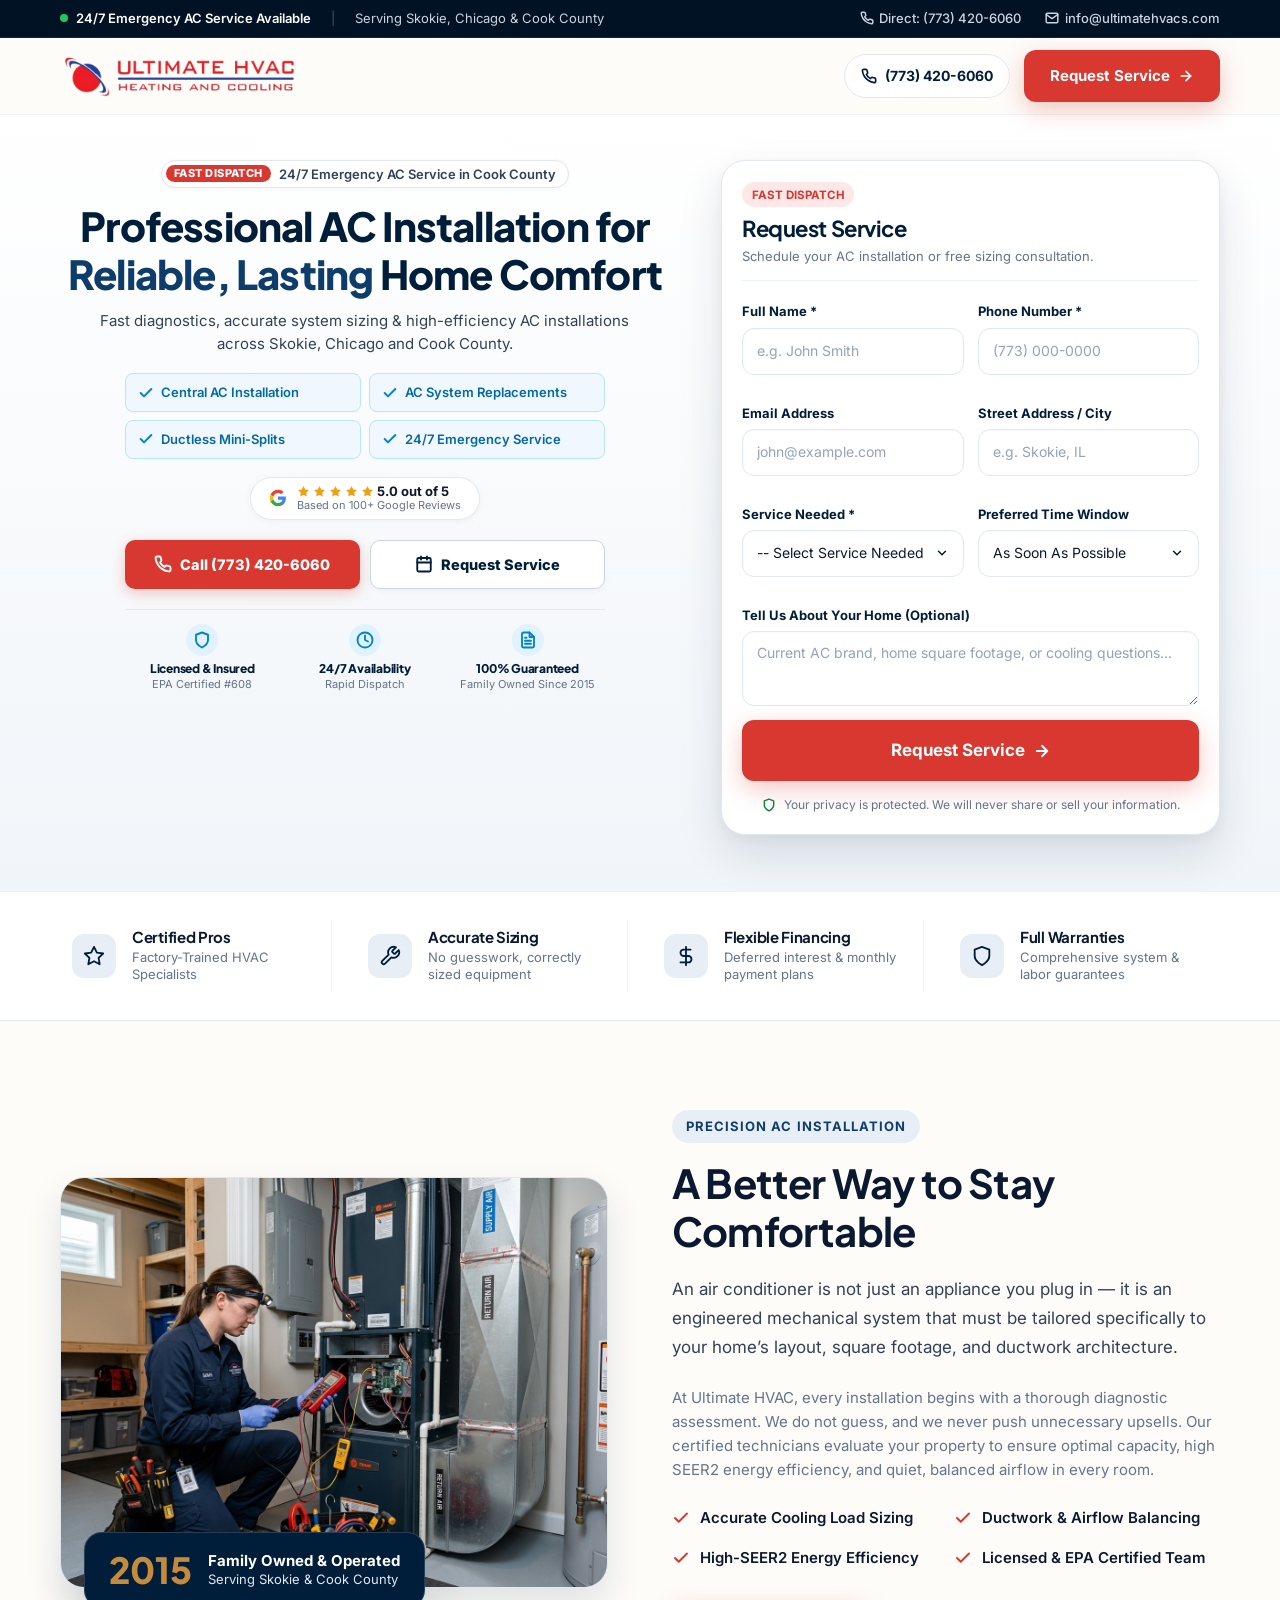
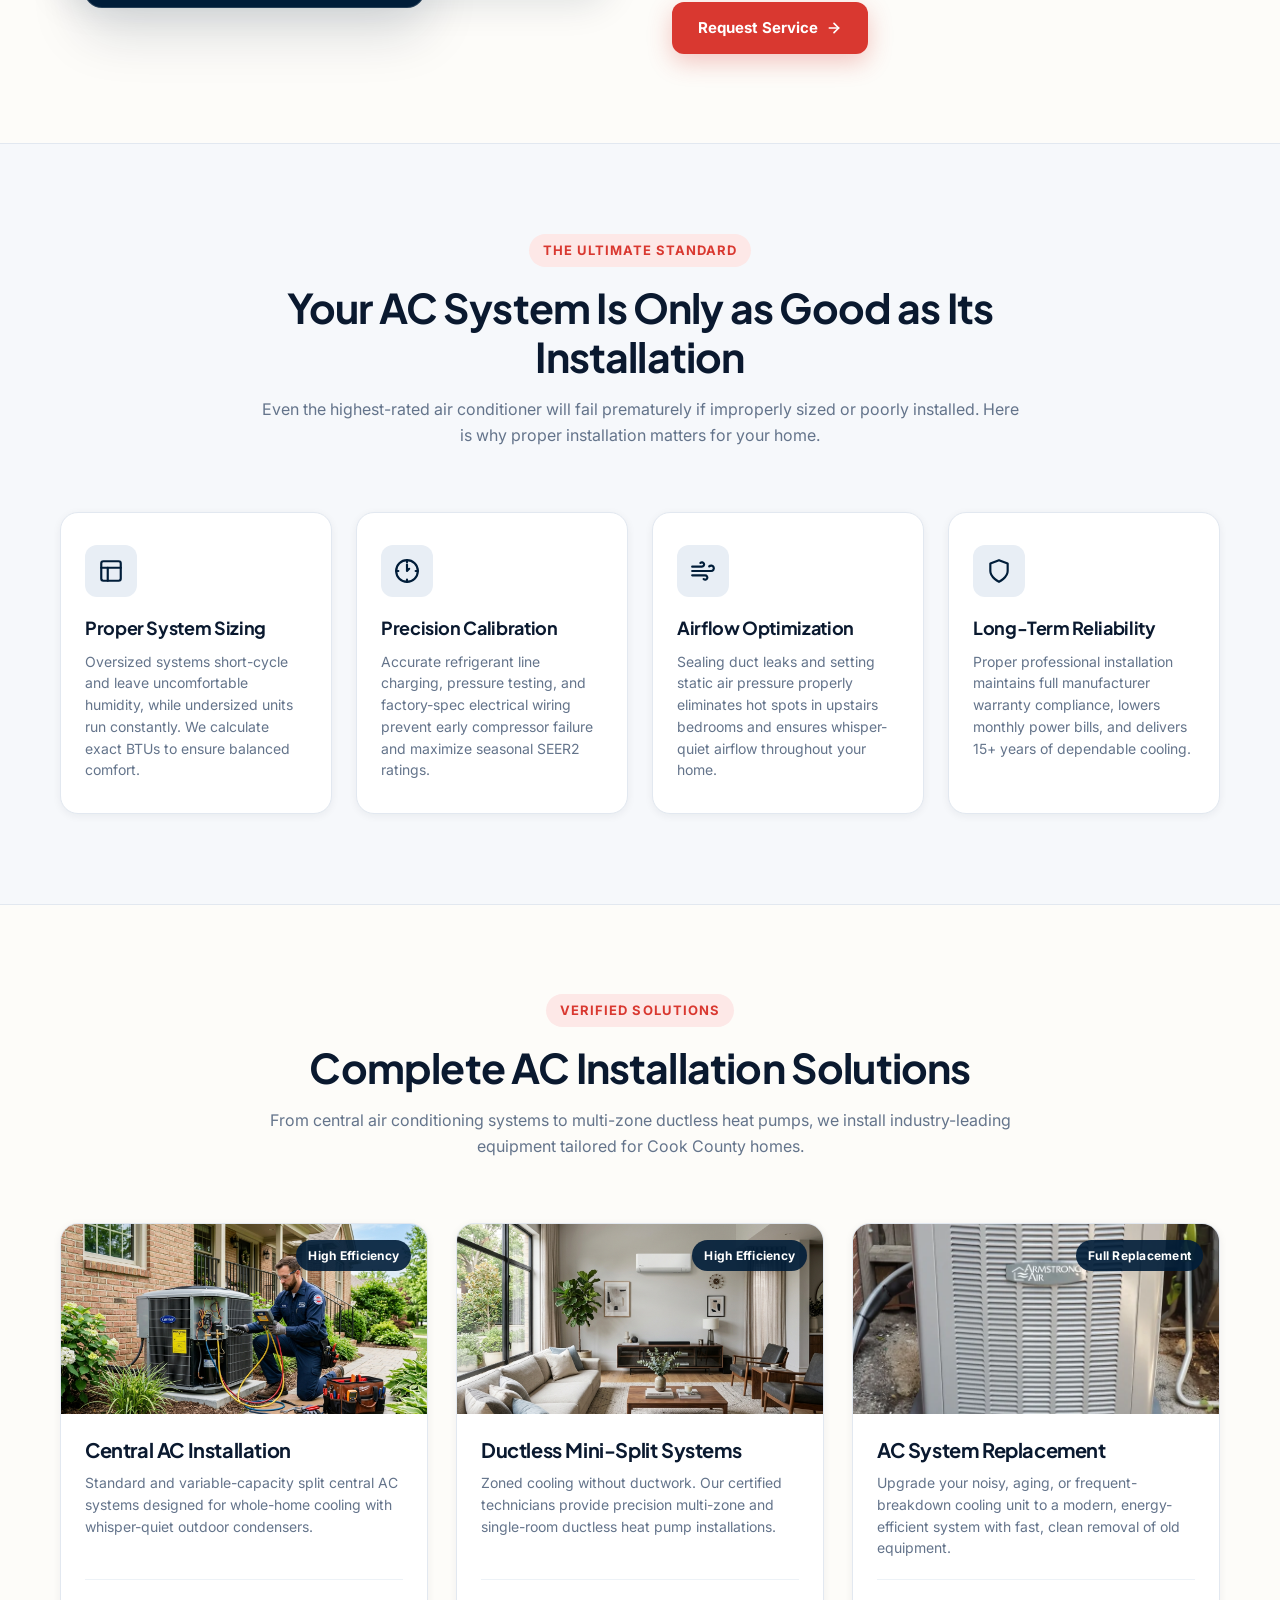
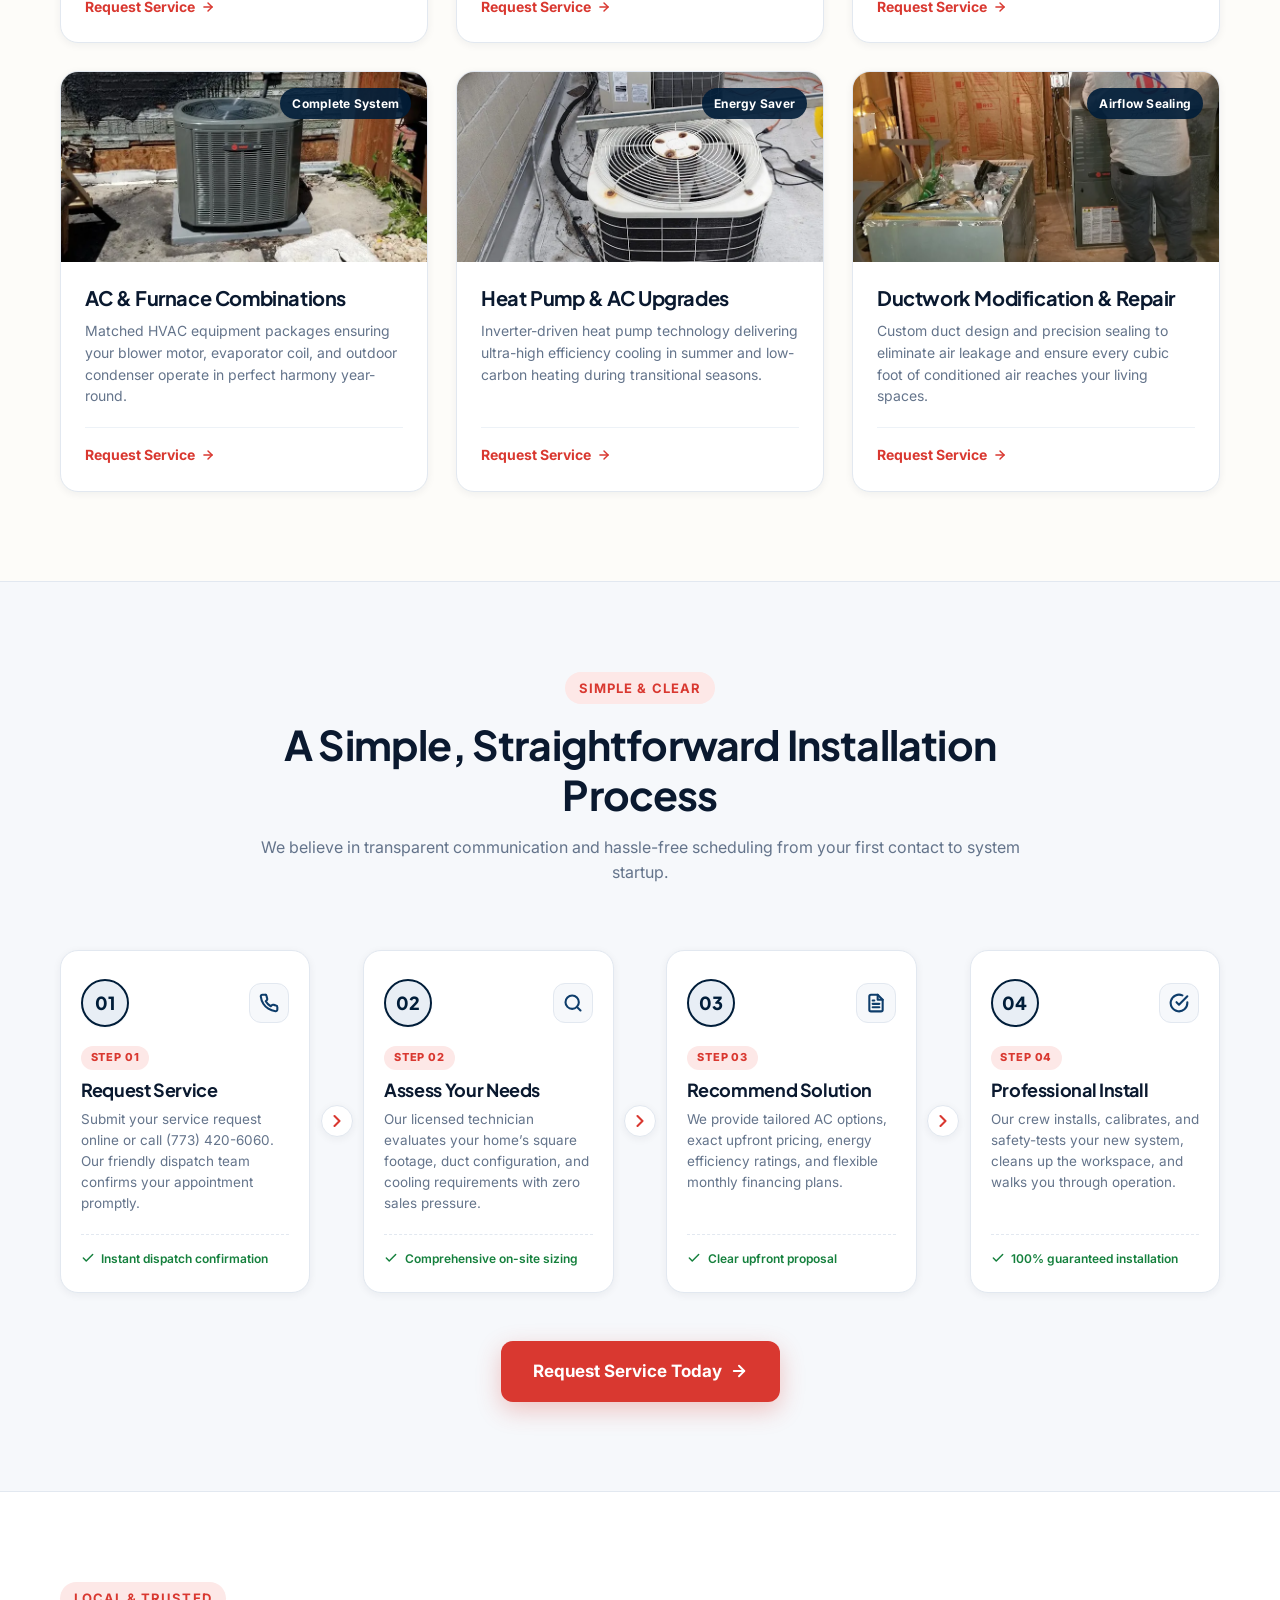
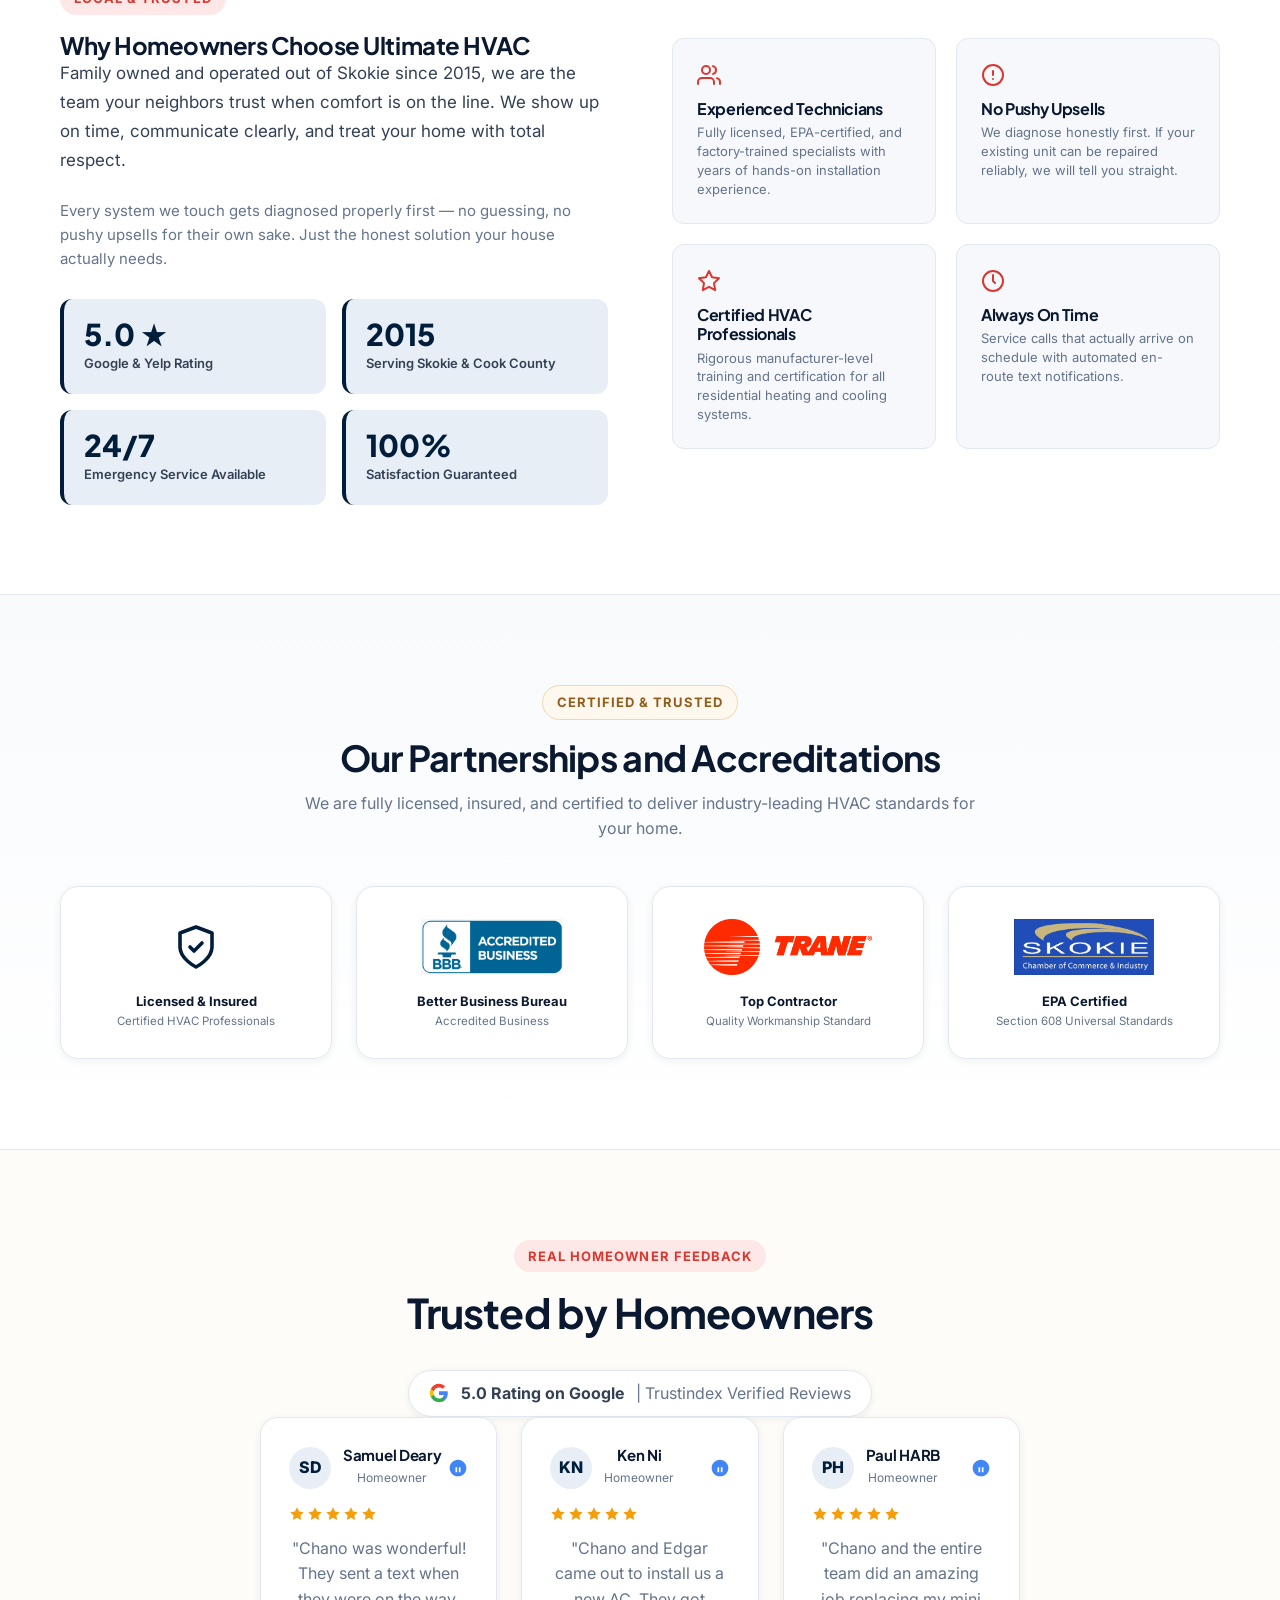
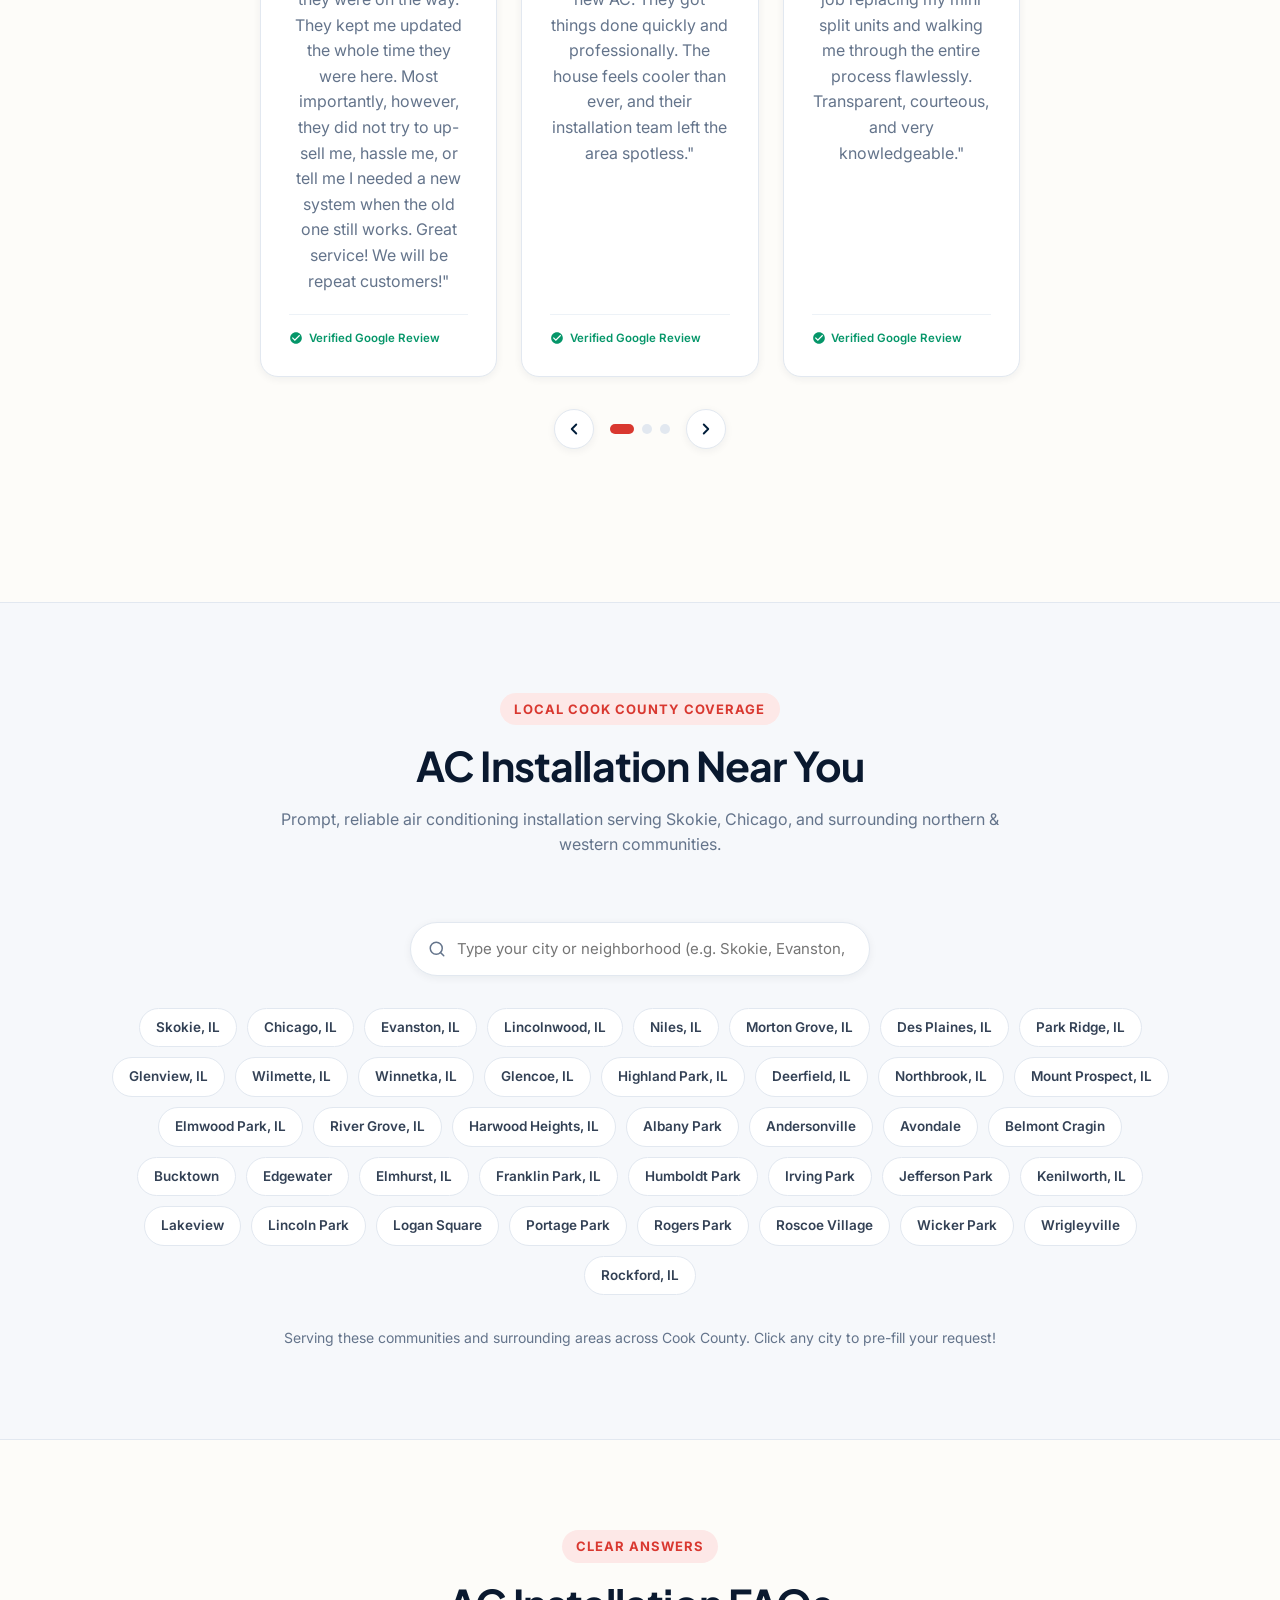
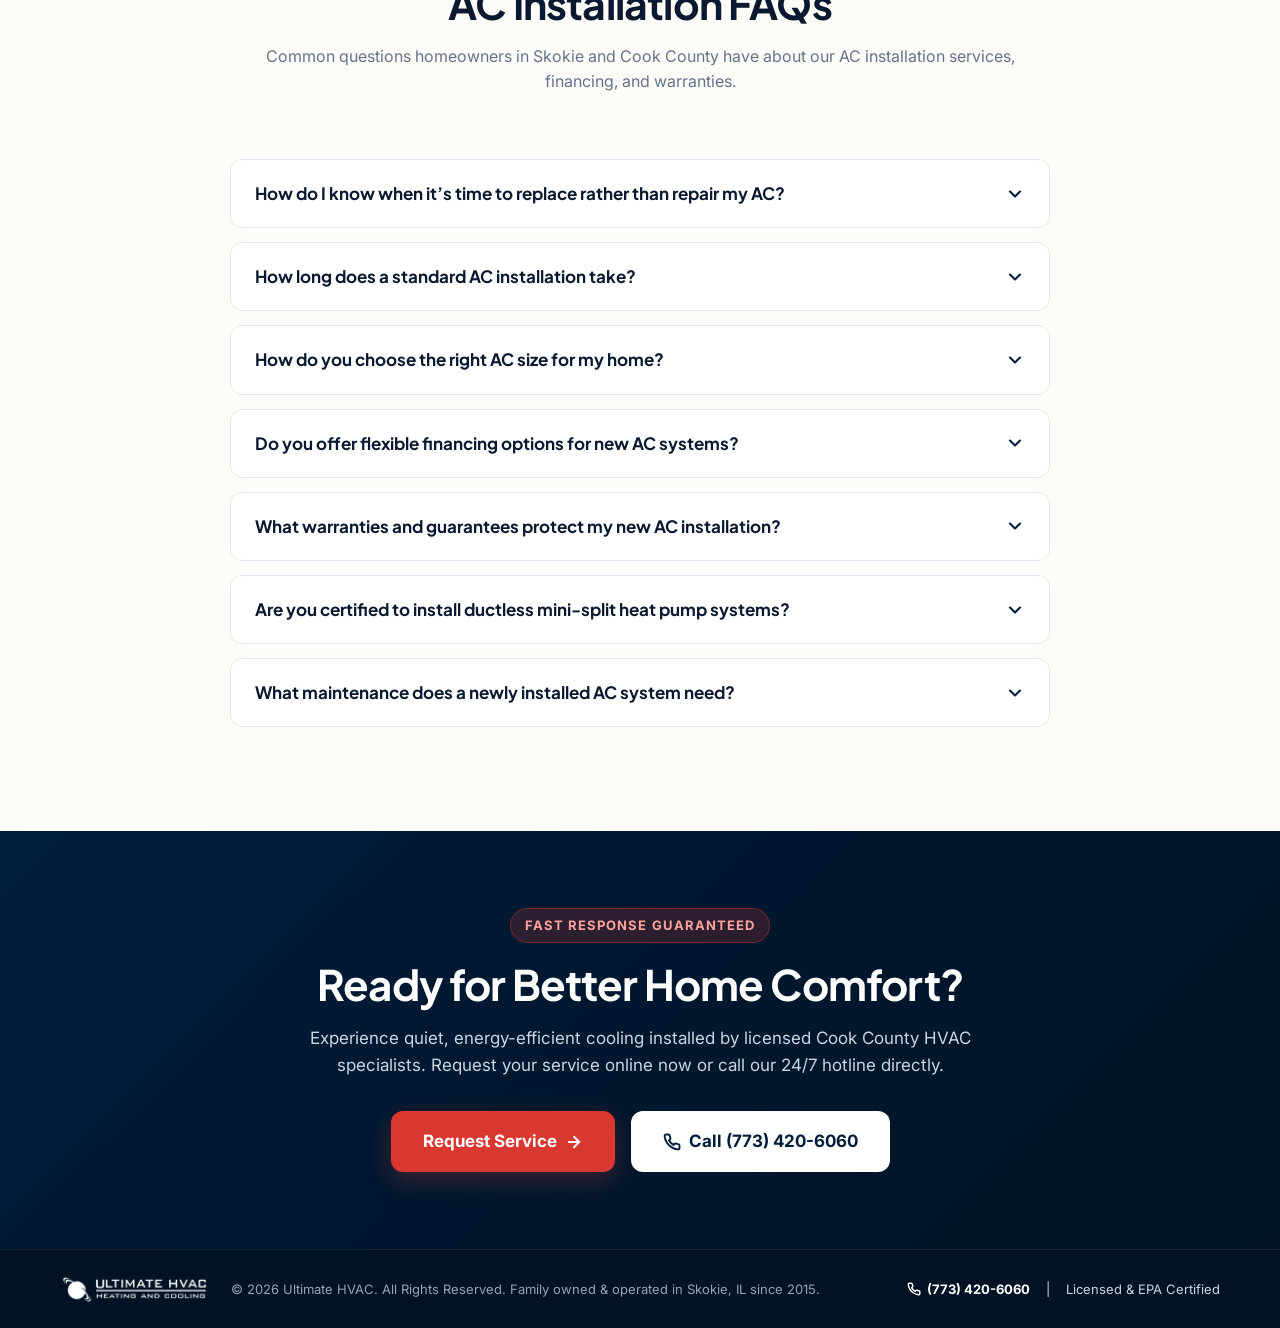
==== commit ff4a49a1: "Minur updates" ====
--- a/ac-installation/index.html
+++ b/ac-installation/index.html
@@ -6,16 +6,16 @@
   <title>Professional AC Installation in Skokie & Chicago, IL | Ultimate HVAC</title>
   <meta name="description" content="Professional AC installation and replacement by Ultimate HVAC. Certified HVAC professionals, licensed technicians, honest pricing, and 24/7 emergency service in Skokie, Chicago & Cook County. Request service today!">
   <link rel="canonical" href="https://staging.advancedmarketers.co/ultimatehvac/ac-installation/">
-  <link rel="icon" type="image/webp" href="/assets/images/favicon.webp">
+  <link rel="icon" type="image/webp" href="../assets/images/favicon.webp">
 
   <!-- OpenGraph Metadata -->
   <meta property="og:title" content="Professional AC Installation | Ultimate HVAC">
   <meta property="og:description" content="Keep your home cool with professional AC installation from Ultimate HVAC. Sized and installed correctly the first time. Certified HVAC professionals & factory-trained technicians.">
-  <meta property="og:image" content="/assets/images/hero-ac-installation.jpg">
+  <meta property="og:image" content="../assets/images/hero-ac-installation.jpg">
   <meta property="og:type" content="website">
 
   <!-- Stylesheet -->
-  <link rel="stylesheet" href="/css/styles.css">
+  <link rel="stylesheet" href="../css/styles.css">
 
   <!-- Schema.org LocalBusiness Structured Data -->
   <script type="application/ld+json">
@@ -23,7 +23,7 @@
     "@context": "https://schema.org",
     "@type": "HVACBusiness",
     "name": "Ultimate HVAC",
-    "image": "/assets/images/logo.png",
+    "image": "../assets/images/logo.png",
     "telephone": "773-420-6060",
     "email": "info@ultimatehvacs.com",
     "address": {
@@ -88,7 +88,7 @@
   <header class="site-header" id="main-header">
     <div class="container header-inner">
       <a href="#top" class="logo-wrapper" id="header-logo-link" aria-label="Ultimate HVAC Homepage">
-        <img src="/assets/images/logo.png" alt="Ultimate HVAC Logo" class="brand-logo" width="220" height="44">
+        <img src="../assets/images/logo.png" alt="Ultimate HVAC Logo" class="brand-logo" width="220" height="44">
       </a>
 
       <div class="header-ctas">
@@ -369,7 +369,7 @@
       <div class="container intro-grid">
         <div class="intro-image-container">
           <div class="intro-main-image">
-            <img src="/assets/images/intro-technician.jpg" alt="Ultimate HVAC certified technician inspecting indoor air handler and furnace installation" width="560" height="420" loading="lazy">
+            <img src="../assets/images/intro-technician.jpg" alt="Ultimate HVAC certified technician inspecting indoor air handler and furnace installation" width="560" height="420" loading="lazy">
           </div>
           <div class="intro-experience-card" id="intro-experience-badge">
             <div class="exp-years">2015</div>
@@ -479,7 +479,7 @@
           <!-- Service Card 1 -->
           <div class="service-card" id="service-central-ac" data-service-preset="Central AC Installation">
             <div class="service-card-media">
-              <img src="/assets/images/hero-ac-installation.jpg" alt="Central Air Conditioning System Installation" width="400" height="200" loading="lazy">
+              <img src="../assets/images/hero-ac-installation.jpg" alt="Central Air Conditioning System Installation" width="400" height="200" loading="lazy">
               <span class="service-badge">High Efficiency</span>
             </div>
             <div class="service-card-body">
@@ -497,7 +497,7 @@
           <!-- Service Card 2 -->
           <div class="service-card" id="service-minisplit" data-service-preset="Ductless Mini-Split Installation">
             <div class="service-card-media">
-              <img src="/assets/images/minisplit-living.jpg" alt="Ductless Mini Split Installation in Living Room" width="400" height="200" loading="lazy">
+              <img src="../assets/images/minisplit-living.jpg" alt="Ductless Mini Split Installation in Living Room" width="400" height="200" loading="lazy">
               <span class="service-badge">High Efficiency</span>
             </div>
             <div class="service-card-body">
@@ -515,7 +515,7 @@
           <!-- Service Card 3: AC Replacement -->
           <div class="service-card" id="service-replacement" data-service-preset="AC Replacement">
             <div class="service-card-media">
-              <img src="/assets/images/work-photo-8.webp" alt="Residential AC Replacement and Upgrade" width="400" height="200" loading="lazy">
+              <img src="../assets/images/work-photo-8.webp" alt="Residential AC Replacement and Upgrade" width="400" height="200" loading="lazy">
               <span class="service-badge">Full Replacement</span>
             </div>
             <div class="service-card-body">
@@ -533,7 +533,7 @@
           <!-- Service Card 4: AC & Furnace Combinations -->
           <div class="service-card" id="service-combination" data-service-preset="AC & Furnace Combination">
             <div class="service-card-media">
-              <img src="/assets/images/work-photo-1.webp" alt="Matched AC and Furnace HVAC System Installation" width="400" height="200" loading="lazy">
+              <img src="../assets/images/work-photo-1.webp" alt="Matched AC and Furnace HVAC System Installation" width="400" height="200" loading="lazy">
               <span class="service-badge">Complete System</span>
             </div>
             <div class="service-card-body">
@@ -551,7 +551,7 @@
           <!-- Service Card 5: Heat Pump & AC Upgrades -->
           <div class="service-card" id="service-heatpump" data-service-preset="Heat Pump & AC Upgrade">
             <div class="service-card-media">
-              <img src="/assets/images/work-photo-2.webp" alt="Energy-Efficient Inverter Heat Pump Upgrade" width="400" height="200" loading="lazy">
+              <img src="../assets/images/work-photo-2.webp" alt="Energy-Efficient Inverter Heat Pump Upgrade" width="400" height="200" loading="lazy">
               <span class="service-badge">Energy Saver</span>
             </div>
             <div class="service-card-body">
@@ -569,7 +569,7 @@
           <!-- Service Card 6: Ductwork Modification & Repair -->
           <div class="service-card" id="service-ductwork" data-service-preset="Ductwork Optimization">
             <div class="service-card-media">
-              <img src="/assets/images/ductwork-service.webp" alt="Ductwork Design, Custom Trunk Lines, and Airflow Sealing" width="400" height="200" loading="lazy">
+              <img src="../assets/images/ductwork-service.webp" alt="Ductwork Design, Custom Trunk Lines, and Airflow Sealing" width="400" height="200" loading="lazy">
               <span class="service-badge">Airflow Sealing</span>
             </div>
             <div class="service-card-body">
@@ -588,7 +588,7 @@
     </section>
 
     <!-- ==========================================================================
-         8. 4-Step Installation Process
+         8. 4-Step Connected Installation Process Flow (01 → 02 → 03 → 04)
          ========================================================================== -->
     <section class="process-section section-padding" id="process-section">
       <div class="container">
@@ -598,29 +598,108 @@
           <p>We believe in transparent communication and hassle-free scheduling from your first contact to system startup.</p>
         </div>
 
-        <div class="process-timeline">
-          <div class="process-step" id="step-01">
-            <div class="step-number-bubble">01</div>
-            <h3>Request Service</h3>
-            <p>Submit your service request online or call 773-420-6060. Our friendly dispatch team confirms your appointment promptly.</p>
-          </div>
-
-          <div class="process-step" id="step-02">
-            <div class="step-number-bubble">02</div>
-            <h3>Assess Your Needs</h3>
-            <p>Our licensed technician evaluates your home’s square footage, duct configuration, and cooling requirements with zero sales pressure.</p>
-          </div>
-
-          <div class="process-step" id="step-03">
-            <div class="step-number-bubble">03</div>
-            <h3>Recommend Solution</h3>
-            <p>We provide tailored AC options, exact upfront pricing, energy efficiency ratings, and flexible monthly financing plans.</p>
-          </div>
-
-          <div class="process-step" id="step-04">
-            <div class="step-number-bubble">04</div>
-            <h3>Professional Install</h3>
-            <p>Our crew installs, calibrates, and safety-tests your new system, cleans up the workspace, and walks you through operation.</p>
+        <!-- Connected Step-by-Step Process Flow -->
+        <div class="process-flow-wrapper">
+          <div class="process-flow-track">
+            <!-- Step 1 -->
+            <div class="process-step-card" id="process-step-1">
+              <div class="step-card-top">
+                <div class="step-num-bubble">01</div>
+                <div class="step-icon-badge" aria-hidden="true">
+                  <svg width="20" height="20" viewBox="0 0 24 24" fill="none" stroke="currentColor" stroke-width="2.5" stroke-linecap="round" stroke-linejoin="round"><path d="M22 16.92v3a2 2 0 0 1-2.18 2 19.79 19.79 0 0 1-8.63-3.07 19.5 19.5 0 0 1-6-6 19.79 19.79 0 0 1-3.07-8.67A2 2 0 0 1 4.11 2h3a2 2 0 0 1 2 1.72 12.84 12.84 0 0 0 .7 2.81 2 2 0 0 1-.45 2.11L8.09 9.91a16 16 0 0 0 6 6l1.27-1.27a2 2 0 0 1 2.11-.45 12.84 12.84 0 0 0 2.81.7A2 2 0 0 1 22 16.92z"/></svg>
+                </div>
+              </div>
+              <div class="step-card-body">
+                <span class="step-pill-tag">Step 01</span>
+                <h3>Request Service</h3>
+                <p>Submit your service request online or call (773) 420-6060. Our friendly dispatch team confirms your appointment promptly.</p>
+              </div>
+              <div class="step-card-milestone">
+                <svg width="14" height="14" viewBox="0 0 24 24" fill="none" stroke="currentColor" stroke-width="2.5" stroke-linecap="round" stroke-linejoin="round" aria-hidden="true"><polyline points="20 6 9 17 4 12"/></svg>
+                <span>Instant dispatch confirmation</span>
+              </div>
+            </div>
+
+            <!-- Connector Arrow 1 -> 2 -->
+            <div class="process-flow-connector" aria-hidden="true">
+              <div class="connector-line"></div>
+              <div class="connector-arrow-head">
+                <svg width="20" height="20" viewBox="0 0 24 24" fill="none" stroke="currentColor" stroke-width="2.5" stroke-linecap="round" stroke-linejoin="round"><polyline points="9 18 15 12 9 6"/></svg>
+              </div>
+            </div>
+
+            <!-- Step 2 -->
+            <div class="process-step-card" id="process-step-2">
+              <div class="step-card-top">
+                <div class="step-num-bubble">02</div>
+                <div class="step-icon-badge" aria-hidden="true">
+                  <svg width="20" height="20" viewBox="0 0 24 24" fill="none" stroke="currentColor" stroke-width="2.5" stroke-linecap="round" stroke-linejoin="round"><circle cx="11" cy="11" r="8"/><line x1="21" y1="21" x2="16.65" y2="16.65"/></svg>
+                </div>
+              </div>
+              <div class="step-card-body">
+                <span class="step-pill-tag">Step 02</span>
+                <h3>Assess Your Needs</h3>
+                <p>Our licensed technician evaluates your home’s square footage, duct configuration, and cooling requirements with zero sales pressure.</p>
+              </div>
+              <div class="step-card-milestone">
+                <svg width="14" height="14" viewBox="0 0 24 24" fill="none" stroke="currentColor" stroke-width="2.5" stroke-linecap="round" stroke-linejoin="round" aria-hidden="true"><polyline points="20 6 9 17 4 12"/></svg>
+                <span>Comprehensive on-site sizing</span>
+              </div>
+            </div>
+
+            <!-- Connector Arrow 2 -> 3 -->
+            <div class="process-flow-connector" aria-hidden="true">
+              <div class="connector-line"></div>
+              <div class="connector-arrow-head">
+                <svg width="20" height="20" viewBox="0 0 24 24" fill="none" stroke="currentColor" stroke-width="2.5" stroke-linecap="round" stroke-linejoin="round"><polyline points="9 18 15 12 9 6"/></svg>
+              </div>
+            </div>
+
+            <!-- Step 3 -->
+            <div class="process-step-card" id="process-step-3">
+              <div class="step-card-top">
+                <div class="step-num-bubble">03</div>
+                <div class="step-icon-badge" aria-hidden="true">
+                  <svg width="20" height="20" viewBox="0 0 24 24" fill="none" stroke="currentColor" stroke-width="2.5" stroke-linecap="round" stroke-linejoin="round"><path d="M14 2H6a2 2 0 0 0-2 2v16a2 2 0 0 0 2 2h12a2 2 0 0 0 2-2V8z"/><polyline points="14 2 14 8 20 8"/><line x1="16" y1="13" x2="8" y2="13"/><line x1="16" y1="17" x2="8" y2="17"/><polyline points="10 9 9 9 8 9"/></svg>
+                </div>
+              </div>
+              <div class="step-card-body">
+                <span class="step-pill-tag">Step 03</span>
+                <h3>Recommend Solution</h3>
+                <p>We provide tailored AC options, exact upfront pricing, energy efficiency ratings, and flexible monthly financing plans.</p>
+              </div>
+              <div class="step-card-milestone">
+                <svg width="14" height="14" viewBox="0 0 24 24" fill="none" stroke="currentColor" stroke-width="2.5" stroke-linecap="round" stroke-linejoin="round" aria-hidden="true"><polyline points="20 6 9 17 4 12"/></svg>
+                <span>Clear upfront proposal</span>
+              </div>
+            </div>
+
+            <!-- Connector Arrow 3 -> 4 -->
+            <div class="process-flow-connector" aria-hidden="true">
+              <div class="connector-line"></div>
+              <div class="connector-arrow-head">
+                <svg width="20" height="20" viewBox="0 0 24 24" fill="none" stroke="currentColor" stroke-width="2.5" stroke-linecap="round" stroke-linejoin="round"><polyline points="9 18 15 12 9 6"/></svg>
+              </div>
+            </div>
+
+            <!-- Step 4 -->
+            <div class="process-step-card" id="process-step-4">
+              <div class="step-card-top">
+                <div class="step-num-bubble">04</div>
+                <div class="step-icon-badge" aria-hidden="true">
+                  <svg width="20" height="20" viewBox="0 0 24 24" fill="none" stroke="currentColor" stroke-width="2.5" stroke-linecap="round" stroke-linejoin="round"><path d="M22 11.08V12a10 10 0 1 1-5.93-9.14"/><polyline points="22 4 12 14.01 9 11.01"/></svg>
+                </div>
+              </div>
+              <div class="step-card-body">
+                <span class="step-pill-tag">Step 04</span>
+                <h3>Professional Install</h3>
+                <p>Our crew installs, calibrates, and safety-tests your new system, cleans up the workspace, and walks you through operation.</p>
+              </div>
+              <div class="step-card-milestone">
+                <svg width="14" height="14" viewBox="0 0 24 24" fill="none" stroke="currentColor" stroke-width="2.5" stroke-linecap="round" stroke-linejoin="round" aria-hidden="true"><polyline points="20 6 9 17 4 12"/></svg>
+                <span>100% guaranteed installation</span>
+              </div>
+            </div>
           </div>
         </div>
 
@@ -720,7 +799,7 @@
           <!-- Logo Card 2: BBB -->
           <div class="partner-card" id="partner-bbb">
             <div class="partner-logo-box">
-              <img src="/assets/images/bbb-accredited.png" alt="Better Business Bureau Accredited Business Logo" width="160" height="50" loading="lazy">
+              <img src="../assets/images/bbb-accredited.png" alt="Better Business Bureau Accredited Business Logo" width="160" height="50" loading="lazy">
             </div>
             <div class="partner-caption">Better Business Bureau</div>
             <div class="partner-sub">Accredited Business</div>
@@ -729,7 +808,7 @@
           <!-- Logo Card 3: Top Contractor -->
           <div class="partner-card" id="partner-top-contractor">
             <div class="partner-logo-box">
-              <img src="/assets/images/top-contractor.png" alt="Top Trade Contractor Certification Logo" width="170" height="50" loading="lazy">
+              <img src="../assets/images/top-contractor.png" alt="Top Trade Contractor Certification Logo" width="170" height="50" loading="lazy">
             </div>
             <div class="partner-caption">Top Contractor</div>
             <div class="partner-sub">Quality Workmanship Standard</div>
@@ -738,7 +817,7 @@
           <!-- Logo Card 4: EPA Certified -->
           <div class="partner-card" id="partner-epa">
             <div class="partner-logo-box">
-              <img src="/assets/images/epa-certified.jpg" alt="EPA Section 608 Certified HVAC Technicians Logo" width="150" height="50" loading="lazy">
+              <img src="../assets/images/epa-certified.jpg" alt="EPA Section 608 Certified HVAC Technicians Logo" width="150" height="50" loading="lazy">
             </div>
             <div class="partner-caption">EPA Certified</div>
             <div class="partner-sub">Section 608 Universal Standards</div>
@@ -1080,7 +1159,7 @@
   <footer class="site-footer simple-footer">
     <div class="container footer-simple-inner">
       <div class="footer-simple-left">
-        <img src="/assets/images/logo.png" alt="Ultimate HVAC Logo" class="footer-mini-logo" width="140" height="28">
+        <img src="../assets/images/logo.png" alt="Ultimate HVAC Logo" class="footer-mini-logo" width="140" height="28">
         <span>© 2026 Ultimate HVAC. All Rights Reserved. Family owned & operated in Skokie, IL since 2015.</span>
       </div>
       <div class="footer-simple-right">
@@ -1095,6 +1174,6 @@
   </footer>
 
   <!-- JavaScript -->
-  <script src="/js/app.js"></script>
+  <script src="../js/app.js"></script>
 </body>
 </html>
--- a/css/styles.css
+++ b/css/styles.css
@@ -1114,44 +1114,62 @@
 }
 
 /* ==========================================================================
-   8. 4-Step Installation Process
+   8. 4-Step Connected Installation Process Flow (01 → 02 → 03 → 04)
    ========================================================================== */
 .process-section {
   background-color: var(--color-bg-subtle);
   border-top: 1px solid var(--color-border);
   border-bottom: 1px solid var(--color-border);
-}
-
-.process-timeline {
-  display: grid;
-  grid-template-columns: repeat(4, 1fr);
-  gap: 1.5rem;
   position: relative;
-}
-
-.process-timeline::before {
-  content: '';
-  position: absolute;
-  top: 40px;
-  left: 10%;
-  right: 10%;
-  height: 2px;
-  background: repeating-linear-gradient(to right, var(--color-border), var(--color-border) 8px, transparent 8px, transparent 16px);
-  z-index: 1;
-}
-
-.process-step {
+  overflow: hidden;
+}
+
+.process-flow-wrapper {
   position: relative;
-  z-index: 2;
-  text-align: center;
-  padding: 1rem 0.5rem;
-}
-
-.step-number-bubble {
-  width: 56px;
-  height: 56px;
+  margin: 0 auto;
+  width: 100%;
+}
+
+.process-flow-track {
+  display: flex;
+  align-items: stretch;
+  justify-content: space-between;
+  gap: 0.65rem;
+  position: relative;
+}
+
+.process-step-card {
+  flex: 1 1 0;
+  background: #FFFFFF;
+  border-radius: var(--radius-lg);
+  border: 1.5px solid var(--color-border);
+  padding: 1.75rem 1.25rem 1.5rem;
+  box-shadow: var(--shadow-sm);
+  display: flex;
+  flex-direction: column;
+  position: relative;
+  transition: all var(--transition-normal);
+  text-align: left;
+}
+
+.process-step-card:hover {
+  transform: translateY(-5px);
+  border-color: var(--color-cta);
+  box-shadow: var(--shadow-lg);
+}
+
+.step-card-top {
+  display: flex;
+  align-items: center;
+  justify-content: space-between;
+  margin-bottom: 1rem;
+}
+
+.step-num-bubble {
+  width: 48px;
+  height: 48px;
   border-radius: 50%;
-  background: #FFFFFF;
+  background: var(--color-primary-soft);
   color: var(--color-primary);
   border: 2px solid var(--color-primary);
   font-family: var(--font-display);
@@ -1160,29 +1178,127 @@
   display: flex;
   align-items: center;
   justify-content: center;
-  margin: 0 auto 1.25rem;
-  box-shadow: var(--shadow-sm);
+  box-shadow: var(--shadow-xs);
   transition: all var(--transition-fast);
 }
 
-.process-step:hover .step-number-bubble {
+.process-step-card:hover .step-num-bubble {
   background: var(--color-cta);
   color: #FFFFFF;
   border-color: var(--color-cta);
-  transform: scale(1.1);
-  box-shadow: var(--shadow-cta);
-}
-
-.process-step h3 {
-  font-size: 1.0625rem;
+  transform: scale(1.08);
+  box-shadow: 0 4px 14px var(--color-cta-shadow);
+}
+
+.step-icon-badge {
+  width: 40px;
+  height: 40px;
+  border-radius: var(--radius-md);
+  background: var(--color-bg-subtle);
+  border: 1px solid var(--color-border);
+  color: var(--color-primary-light);
+  display: flex;
+  align-items: center;
+  justify-content: center;
+  transition: all var(--transition-fast);
+}
+
+.process-step-card:hover .step-icon-badge {
+  background: var(--color-primary);
+  color: #FFFFFF;
+  border-color: var(--color-primary);
+}
+
+.step-pill-tag {
+  display: inline-block;
+  font-size: 0.6875rem;
+  font-weight: 800;
+  text-transform: uppercase;
+  letter-spacing: 0.08em;
+  color: var(--color-cta);
+  background: var(--color-cta-light);
+  padding: 0.2rem 0.6rem;
+  border-radius: var(--radius-full);
   margin-bottom: 0.5rem;
+}
+
+.step-card-body {
+  flex-grow: 1;
+}
+
+.step-card-body h3 {
+  font-size: 1.125rem;
+  font-weight: 700;
   color: var(--color-text-title);
-}
-
-.process-step p {
+  margin-bottom: 0.5rem;
+  line-height: 1.3;
+}
+
+.step-card-body p {
   font-size: 0.84375rem;
   color: var(--color-text-muted);
-  line-height: 1.5;
+  line-height: 1.55;
+}
+
+.step-card-milestone {
+  margin-top: 1.25rem;
+  padding-top: 0.875rem;
+  border-top: 1px dashed var(--color-border);
+  display: flex;
+  align-items: center;
+  gap: 0.4rem;
+  font-size: 0.75rem;
+  font-weight: 600;
+  color: var(--color-success);
+}
+
+.step-card-milestone svg {
+  flex-shrink: 0;
+  stroke: var(--color-success);
+}
+
+/* Connecting Arrows between Cards */
+.process-flow-connector {
+  display: flex;
+  flex-direction: column;
+  align-items: center;
+  justify-content: center;
+  flex: 0 0 32px;
+  position: relative;
+  z-index: 2;
+}
+
+.connector-line {
+  position: absolute;
+  top: 50%;
+  left: 0;
+  right: 0;
+  height: 2px;
+  background: repeating-linear-gradient(to right, var(--color-border-hover), var(--color-border-hover) 6px, transparent 6px, transparent 10px);
+  transform: translateY(-50%);
+  z-index: 1;
+}
+
+.connector-arrow-head {
+  width: 32px;
+  height: 32px;
+  border-radius: 50%;
+  background: #FFFFFF;
+  border: 1.5px solid var(--color-border);
+  color: var(--color-cta);
+  display: flex;
+  align-items: center;
+  justify-content: center;
+  box-shadow: var(--shadow-sm);
+  position: relative;
+  z-index: 2;
+  transition: all var(--transition-fast);
+}
+
+.process-flow-track:hover .connector-arrow-head {
+  border-color: var(--color-cta);
+  transform: scale(1.1);
+  box-shadow: 0 2px 8px var(--color-cta-shadow);
 }
 
 /* ==========================================================================
@@ -2066,13 +2182,13 @@
   }
 
   /* 3. Process Section: 2-Column Layout on Tablet */
-  .process-timeline {
+  .process-flow-track {
     display: grid !important;
     grid-template-columns: repeat(2, 1fr) !important;
-    gap: 2.25rem 1.5rem !important;
-  }
-
-  .process-timeline::before {
+    gap: 1.5rem !important;
+  }
+
+  .process-flow-connector {
     display: none !important;
   }
 
@@ -2158,45 +2274,75 @@
     font-weight: 700 !important;
   }
 
-  /* 3. Hero Section: Mobile Layout */
+  /* 3. Hero Section: Mobile Layout - Perfectly Balanced Left & Right Padding */
   .hero-section {
-    padding-top: 1.5rem !important; /* Equal to the gap between hero content and form section */
+    padding-top: 1.5rem !important;
     padding-bottom: 1.5rem !important;
+    padding-left: 0 !important;
+    padding-right: 0 !important;
+    width: 100% !important;
+    max-width: 100vw !important;
+    box-sizing: border-box !important;
+    overflow: hidden !important;
+  }
+
+  .hero-section > .container {
+    padding-left: 1rem !important;
+    padding-right: 1rem !important;
+    width: 100% !important;
+    max-width: 100% !important;
+    margin-left: auto !important;
+    margin-right: auto !important;
+    box-sizing: border-box !important;
   }
 
   .hero-grid {
+    display: flex !important;
+    flex-direction: column !important;
+    align-items: center !important;
     gap: 1.5rem !important;
+    width: 100% !important;
+    max-width: 100% !important;
+    margin: 0 auto !important;
+    padding: 0 !important;
+    box-sizing: border-box !important;
   }
 
   .hero-content {
-    text-align: center;
-    max-width: 100%;
-    margin: 0 auto;
-  }
-
-  /* 3.1. "Fast Dispatch" Badge Line: STRICT SINGLE LINE (NO WRAPPING) */
+    text-align: center !important;
+    width: 100% !important;
+    max-width: 100% !important;
+    margin: 0 auto !important;
+    padding: 0 !important;
+    box-sizing: border-box !important;
+    display: flex !important;
+    flex-direction: column !important;
+    align-items: center !important;
+    overflow: hidden !important;
+  }
+
+  /* 3.1. "Fast Dispatch" Badge Line */
   .hero-badge-pill {
     display: inline-flex !important;
     align-items: center !important;
-    white-space: nowrap !important;
-    flex-wrap: nowrap !important;
     max-width: 100% !important;
-    margin-bottom: 0.625rem !important;
-    padding: 3px 10px 3px 4px !important;
+    margin: 0 auto 0.625rem auto !important;
+    padding: 3px 8px 3px 4px !important;
     gap: 6px !important;
     box-sizing: border-box !important;
+    overflow: hidden !important;
   }
 
   .hero-badge-tag {
-    font-size: clamp(0.5625rem, 2.4vw, 0.6875rem) !important;
-    padding: 2px 7px !important;
+    font-size: 0.625rem !important;
+    padding: 2px 6px !important;
     white-space: nowrap !important;
     flex-shrink: 0 !important;
     line-height: 1.1 !important;
   }
 
   .hero-badge-text {
-    font-size: clamp(0.6875rem, 2.9vw, 0.8125rem) !important;
+    font-size: clamp(0.6875rem, 2.7vw, 0.78125rem) !important;
     white-space: nowrap !important;
     flex-shrink: 1 !important;
     overflow: hidden !important;
@@ -2204,47 +2350,72 @@
     line-height: 1.2 !important;
   }
 
-  /* 3.2. H1 Heading: Slightly Increased Font Size on Mobile */
+  /* 3.2. H1 Heading */
   .hero-title {
-    font-size: clamp(1.85rem, 7.2vw, 2.35rem) !important;
+    font-size: clamp(1.75rem, 6.8vw, 2.25rem) !important;
     line-height: 1.14 !important;
     font-weight: 900 !important;
-    margin-bottom: 0.6rem !important;
+    margin: 0 auto 0.6rem auto !important;
+    width: 100% !important;
+    max-width: 100% !important;
+    text-align: center !important;
+    box-sizing: border-box !important;
     letter-spacing: -0.025em !important;
+    word-break: break-word !important;
   }
 
   /* 3.3. Description */
   .hero-subtitle {
     font-size: 0.8125rem !important;
     line-height: 1.35 !important;
-    margin-bottom: 0.75rem !important;
+    margin: 0 auto 0.75rem auto !important;
+    width: 100% !important;
     max-width: 100% !important;
-  }
-
-  /* 3.4. Checkpoints (2x2 grid) */
+    text-align: center !important;
+    box-sizing: border-box !important;
+  }
+
+  /* 3.4. Checkpoints (2x2 grid with minmax(0, 1fr) so cells shrink smoothly) */
   .hero-checkpoints-grid {
-    grid-template-columns: repeat(2, 1fr) !important;
+    display: grid !important;
+    grid-template-columns: repeat(2, minmax(0, 1fr)) !important;
     gap: 6px !important;
-    margin-bottom: 0.75rem !important;
+    margin: 0 auto 0.75rem auto !important;
+    width: 100% !important;
+    max-width: 100% !important;
+    box-sizing: border-box !important;
   }
 
   .checkpoint-pill {
-    padding: 6px 8px !important;
-    font-size: 0.71875rem !important;
-    gap: 5px !important;
+    min-width: 0 !important;
+    padding: 6px 6px !important;
+    font-size: clamp(0.65625rem, 2.5vw, 0.71875rem) !important;
+    gap: 4px !important;
     border-radius: 6px !important;
+    box-sizing: border-box !important;
+    overflow: hidden !important;
+  }
+
+  .checkpoint-pill span {
+    white-space: nowrap !important;
+    overflow: hidden !important;
+    text-overflow: ellipsis !important;
   }
 
   .checkpoint-pill svg {
-    width: 14px !important;
-    height: 14px !important;
+    width: 13px !important;
+    height: 13px !important;
+    flex-shrink: 0 !important;
   }
 
   /* 3.5. Google Rating Pill */
   .hero-google-rating-pill {
-    padding: 4px 14px !important;
-    margin-bottom: 0.75rem !important;
-    gap: 8px !important;
+    display: inline-flex !important;
+    padding: 4px 12px !important;
+    margin: 0 auto 0.75rem auto !important;
+    gap: 6px !important;
+    max-width: 100% !important;
+    box-sizing: border-box !important;
   }
 
   .rating-stars-inline {
@@ -2253,8 +2424,8 @@
   }
 
   .rating-stars-inline svg {
-    width: 12px !important;
-    height: 12px !important;
+    width: 11px !important;
+    height: 11px !important;
   }
 
   .rating-subtext {
@@ -2263,48 +2434,84 @@
 
   /* 3.6. CTA buttons */
   .hero-cta-buttons {
-    grid-template-columns: repeat(2, 1fr) !important;
+    display: grid !important;
+    grid-template-columns: repeat(2, minmax(0, 1fr)) !important;
     gap: 8px !important;
-    margin-bottom: 0.875rem !important;
+    margin: 0 auto 0.875rem auto !important;
+    width: 100% !important;
+    max-width: 100% !important;
+    box-sizing: border-box !important;
   }
 
   .btn-hero-call,
   .btn-hero-request {
-    padding: 0.65rem 0.6rem !important;
-    font-size: 0.8125rem !important;
+    min-width: 0 !important;
+    padding: 0.65rem 0.35rem !important;
+    font-size: clamp(0.71875rem, 3.1vw, 0.8125rem) !important;
     border-radius: 8px !important;
-    gap: 6px !important;
+    gap: 4px !important;
+    box-sizing: border-box !important;
+    justify-content: center !important;
+    text-align: center !important;
+  }
+
+  .btn-hero-call span,
+  .btn-hero-request span {
+    white-space: nowrap !important;
+    overflow: hidden !important;
+    text-overflow: ellipsis !important;
   }
 
   .btn-hero-call svg,
   .btn-hero-request svg {
-    width: 15px !important;
-    height: 15px !important;
+    width: 14px !important;
+    height: 14px !important;
+    flex-shrink: 0 !important;
   }
 
   /* 3.7. Trust Indicators */
   .hero-trust-indicators {
+    display: grid !important;
+    grid-template-columns: repeat(3, minmax(0, 1fr)) !important;
     padding-top: 10px !important;
-    gap: 6px !important;
+    padding-left: 0 !important;
+    padding-right: 0 !important;
+    gap: 4px !important;
+    margin: 0 auto !important;
+    width: 100% !important;
+    max-width: 100% !important;
+    box-sizing: border-box !important;
+  }
+
+  .trust-indicator-item {
+    min-width: 0 !important;
+    padding: 0 2px !important;
+    box-sizing: border-box !important;
   }
 
   .trust-indicator-icon {
-    width: 28px !important;
-    height: 28px !important;
+    width: 26px !important;
+    height: 26px !important;
     margin-bottom: 2px !important;
   }
 
   .trust-indicator-icon svg {
-    width: 16px !important;
-    height: 16px !important;
+    width: 14px !important;
+    height: 14px !important;
   }
 
   .trust-indicator-item h4 {
-    font-size: 0.6875rem !important;
+    font-size: clamp(0.625rem, 2.4vw, 0.6875rem) !important;
+    white-space: nowrap !important;
+    overflow: hidden !important;
+    text-overflow: ellipsis !important;
   }
 
   .trust-indicator-item p {
-    font-size: 0.625rem !important;
+    font-size: clamp(0.5625rem, 2.1vw, 0.625rem) !important;
+    white-space: nowrap !important;
+    overflow: hidden !important;
+    text-overflow: ellipsis !important;
   }
 
   /* 4. Form Section: 20px padding inside form container */
@@ -2513,10 +2720,42 @@
     gap: 1.25rem !important;
   }
 
-  /* Process Timeline Mobile */
-  .process-timeline {
-    grid-template-columns: 1fr !important;
-    gap: 1.25rem !important;
+  /* Process Section Mobile: Vertical Connected Flow */
+  .process-flow-track {
+    display: flex !important;
+    flex-direction: column !important;
+    gap: 0.75rem !important;
+    position: relative !important;
+  }
+
+  .process-step-card {
+    padding: 1.25rem 1rem !important;
+  }
+
+  .process-flow-connector {
+    flex: 0 0 24px !important;
+    height: 24px !important;
+    margin: -0.25rem auto !important;
+  }
+
+  .connector-line {
+    width: 2px !important;
+    height: 100% !important;
+    top: 0 !important;
+    left: 50% !important;
+    transform: translateX(-50%) !important;
+    background: repeating-linear-gradient(to bottom, var(--color-border-hover), var(--color-border-hover) 4px, transparent 4px, transparent 8px) !important;
+  }
+
+  .connector-arrow-head {
+    width: 26px !important;
+    height: 26px !important;
+  }
+
+  .connector-arrow-head svg {
+    width: 14px !important;
+    height: 14px !important;
+    transform: rotate(90deg) !important;
   }
 
   /* 7. "Local & Trust" (Why Section): 2-Column Badges & Cards */
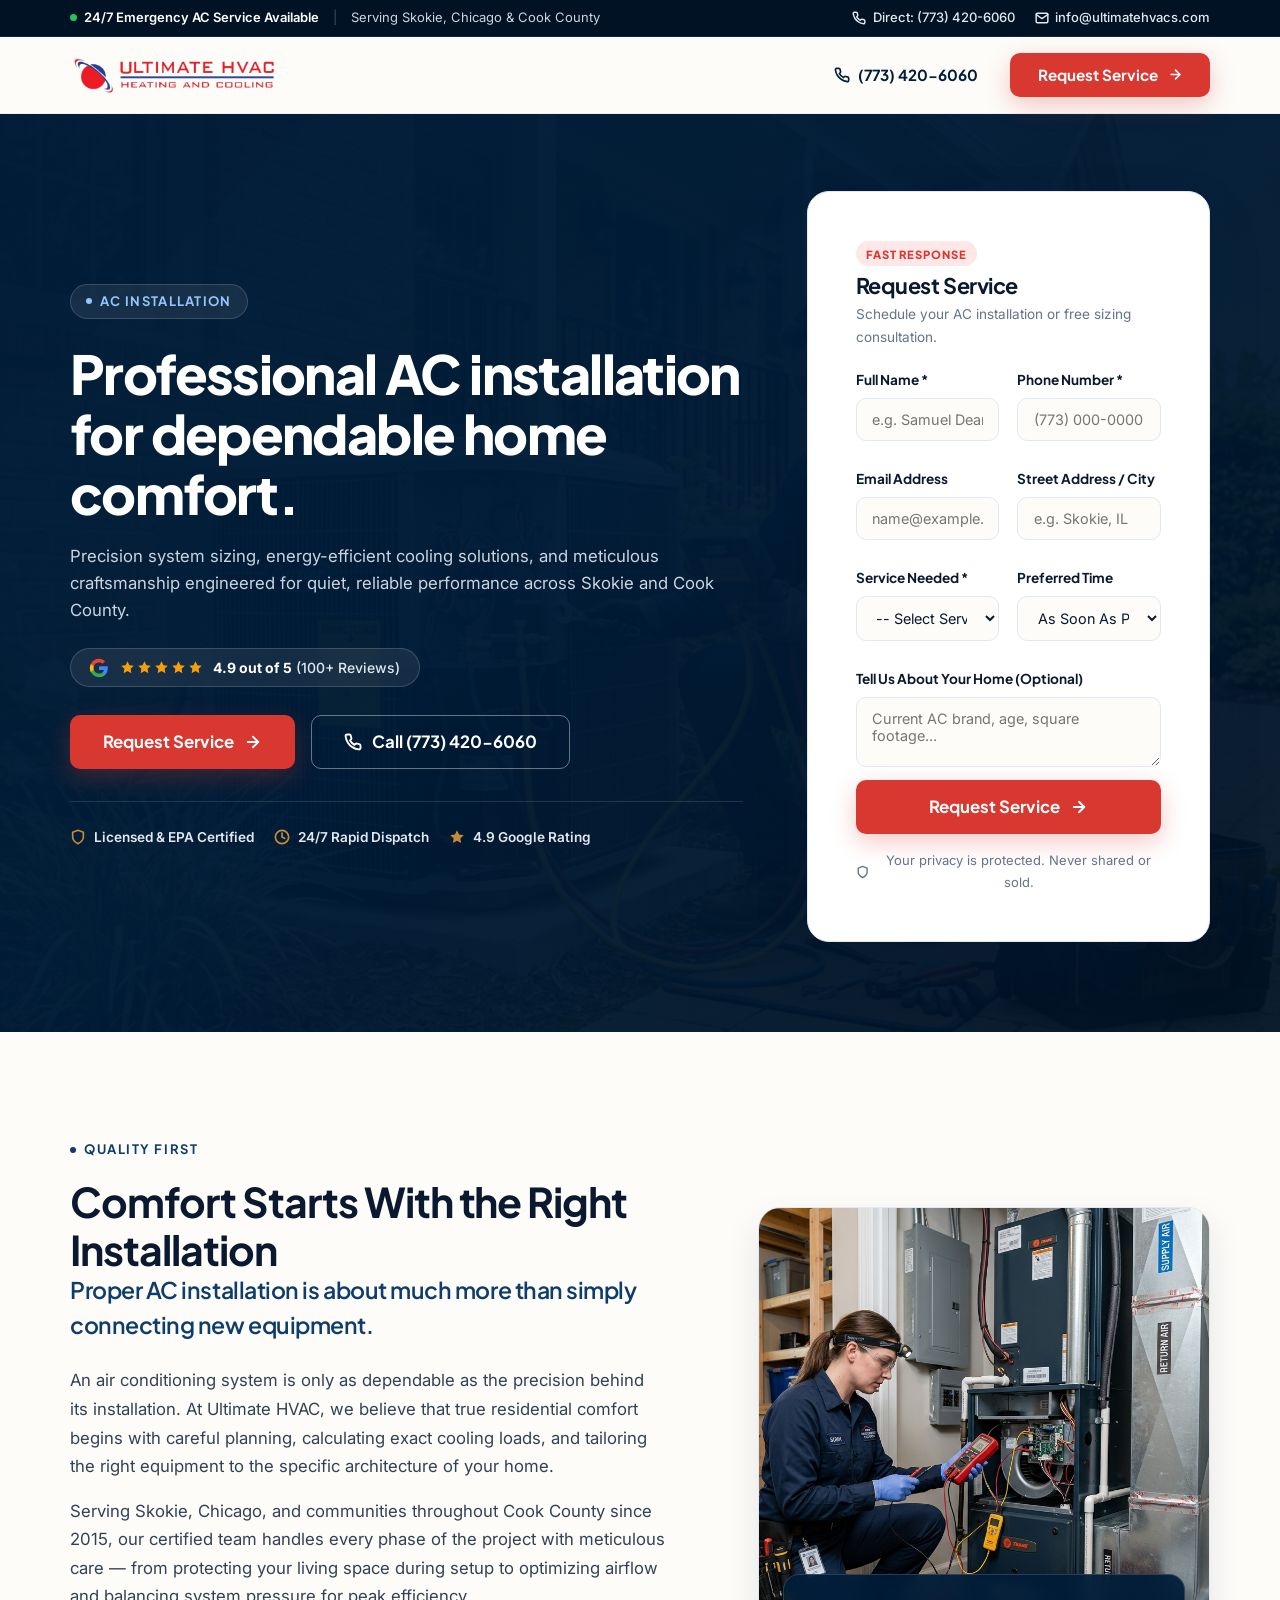
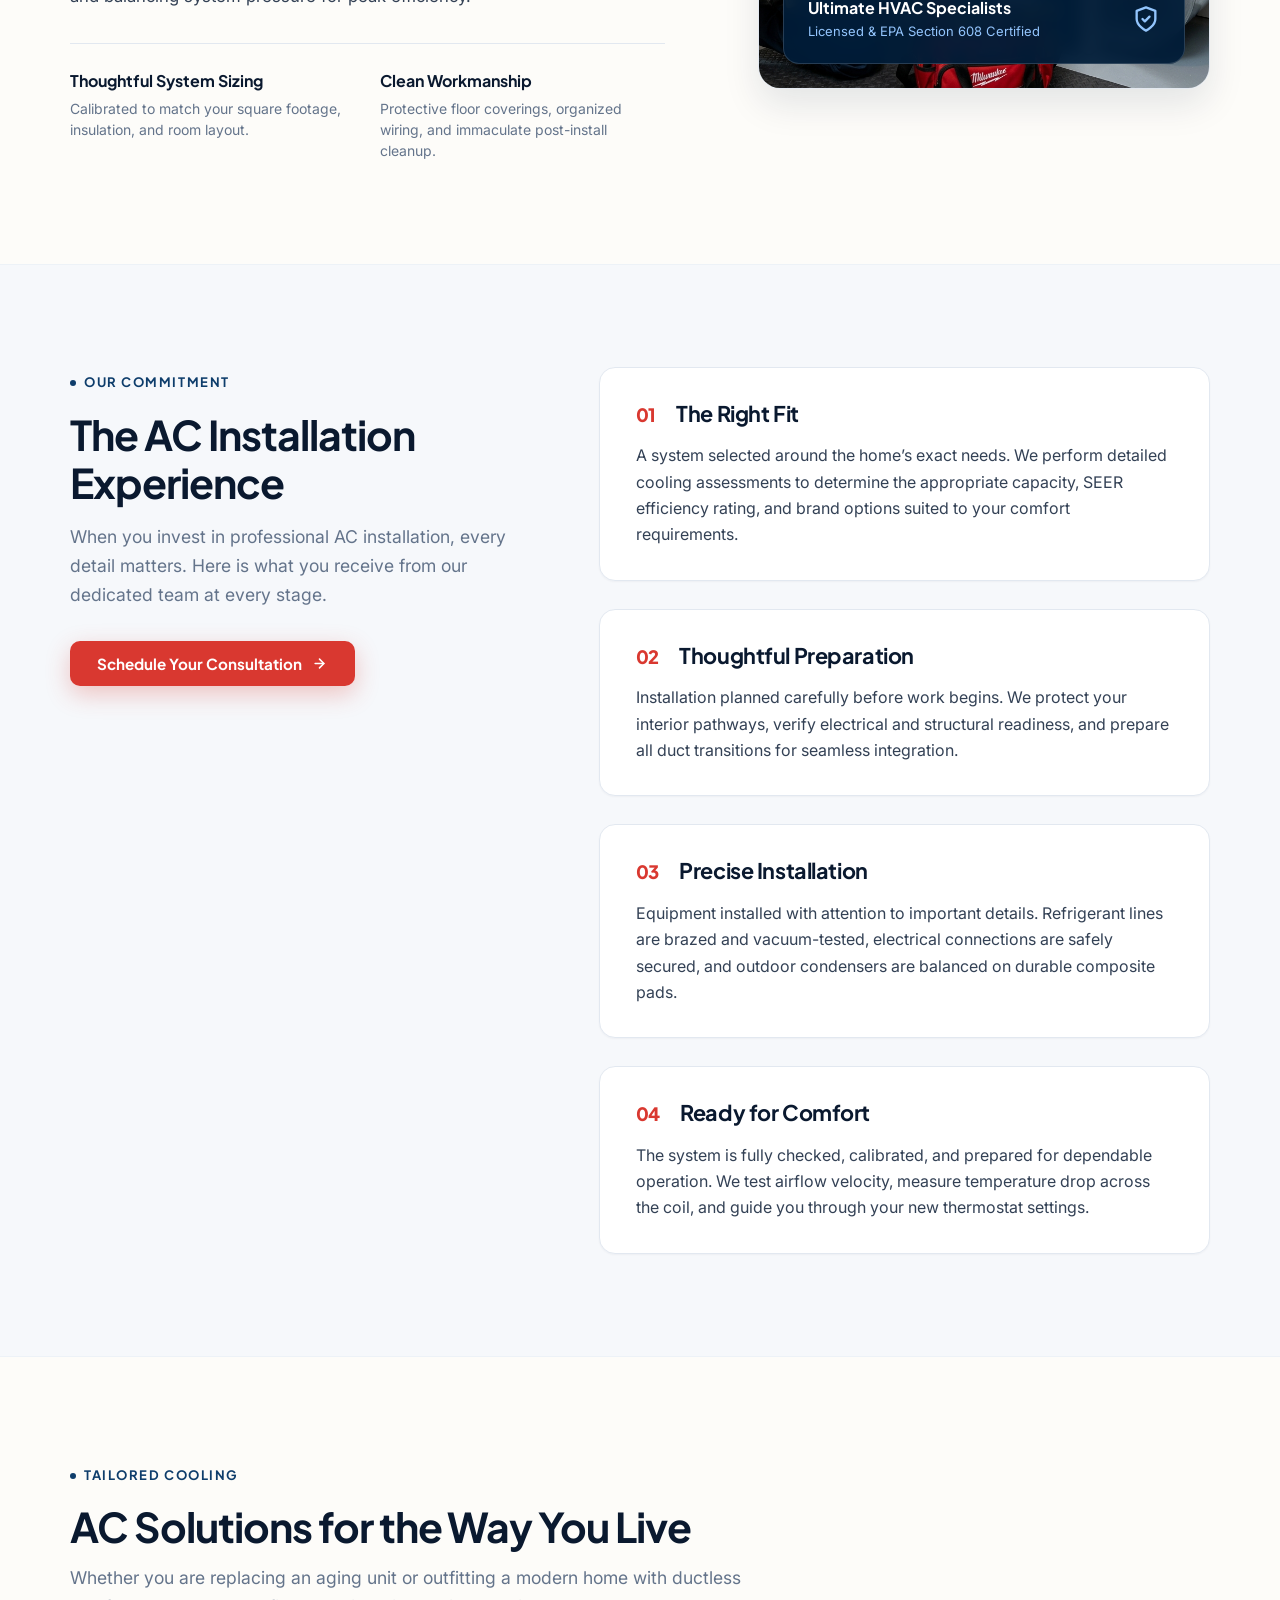
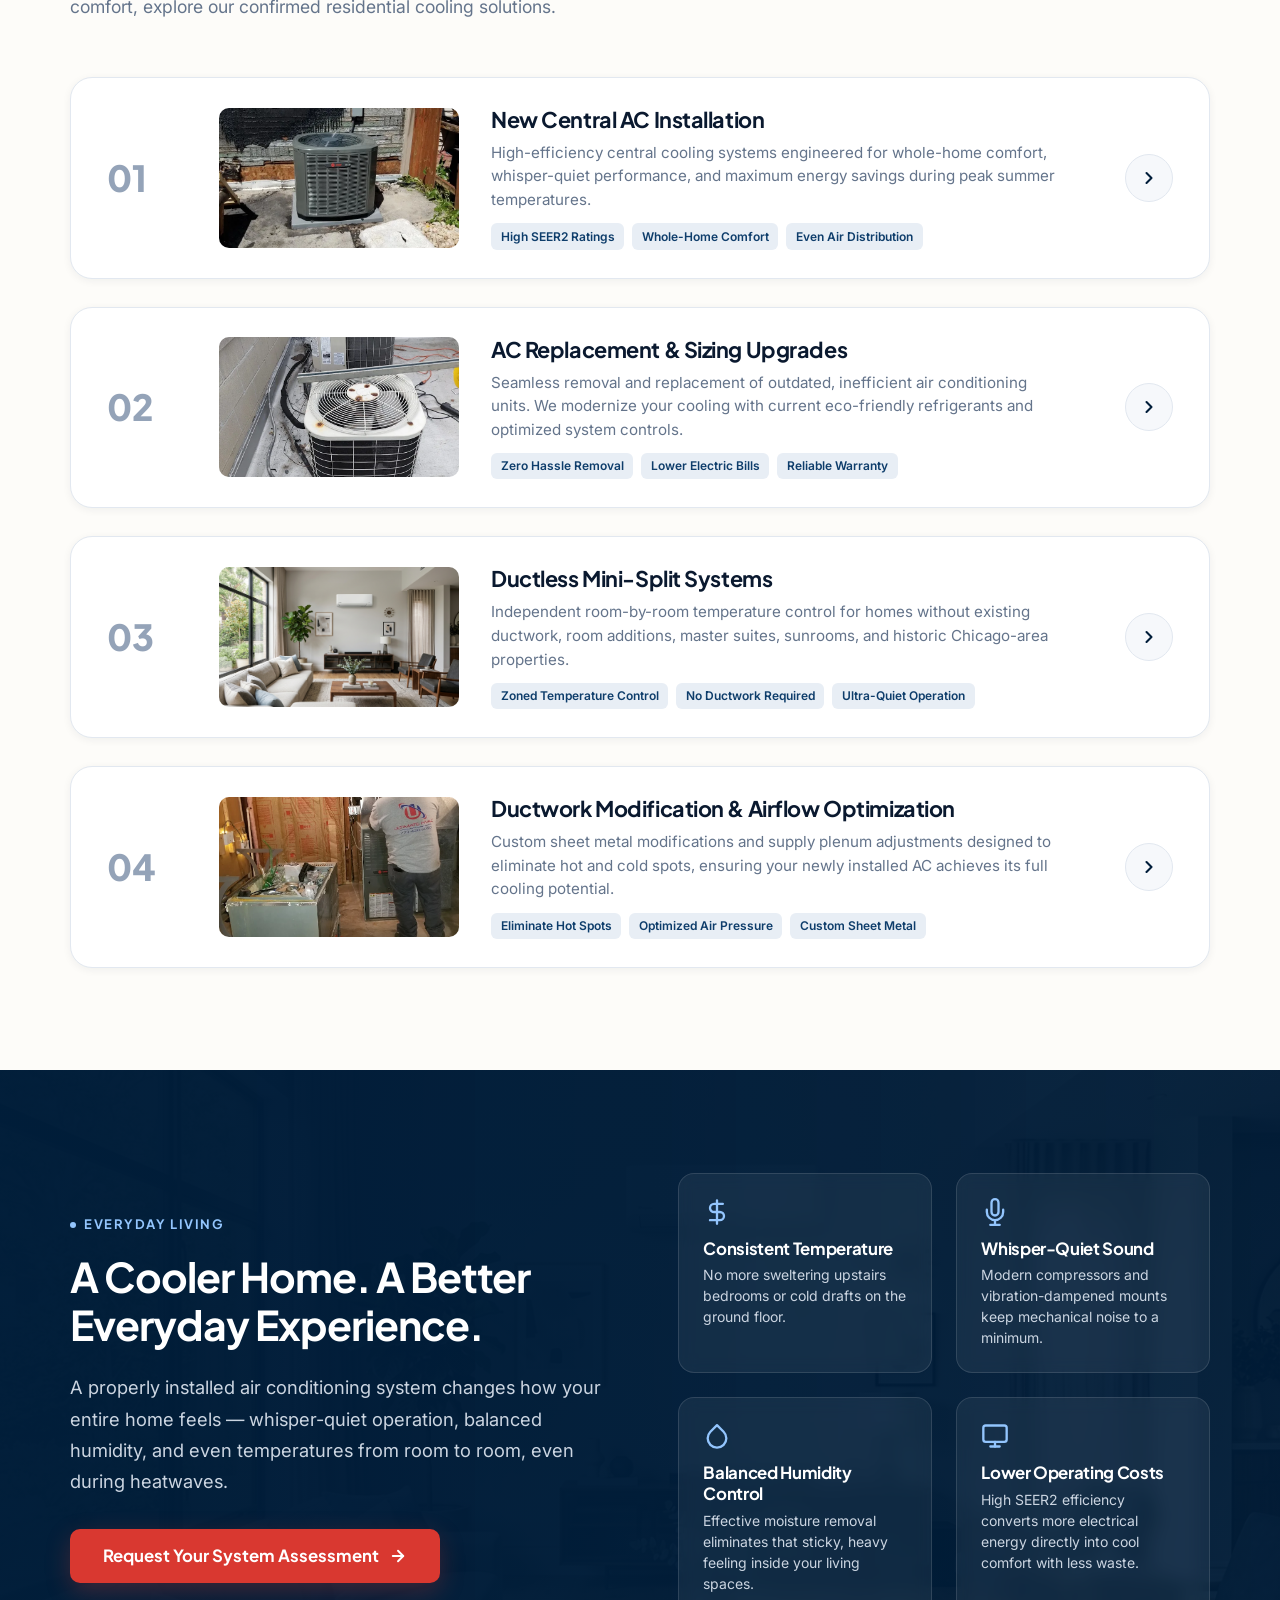
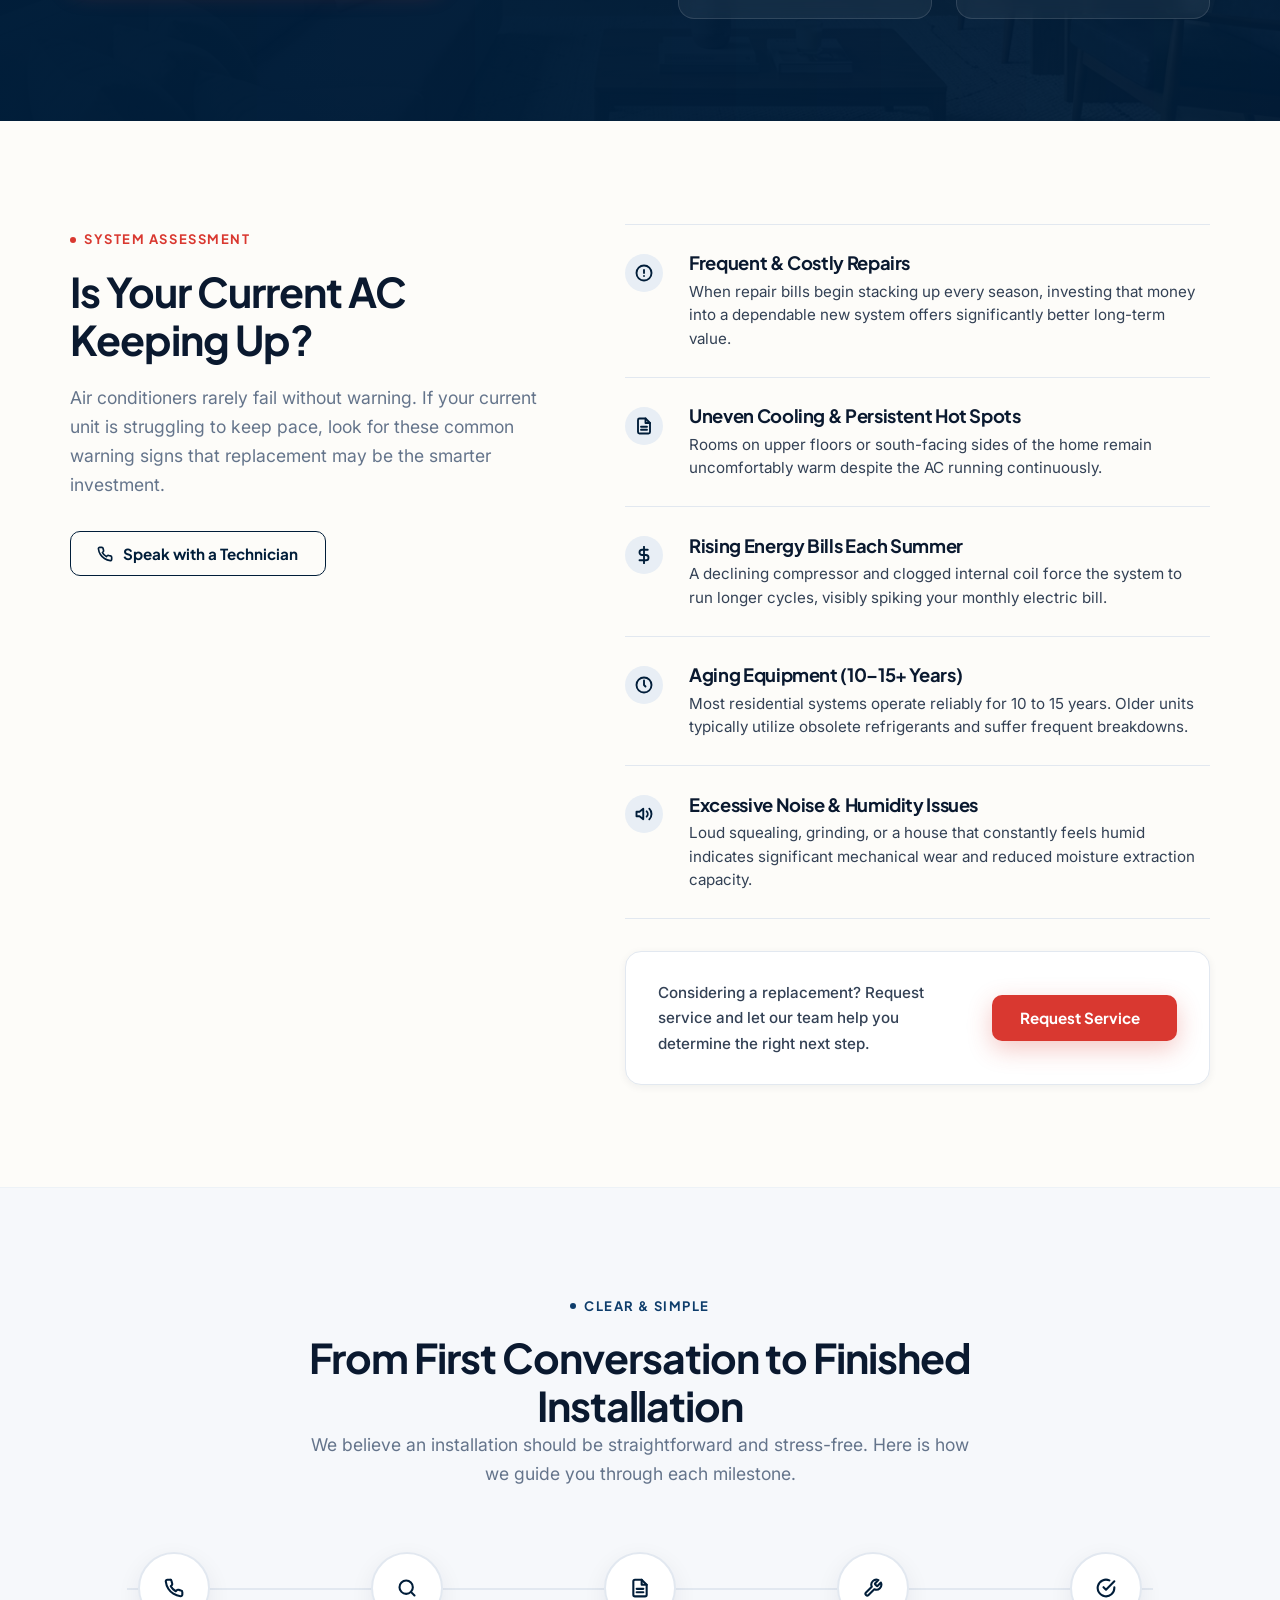
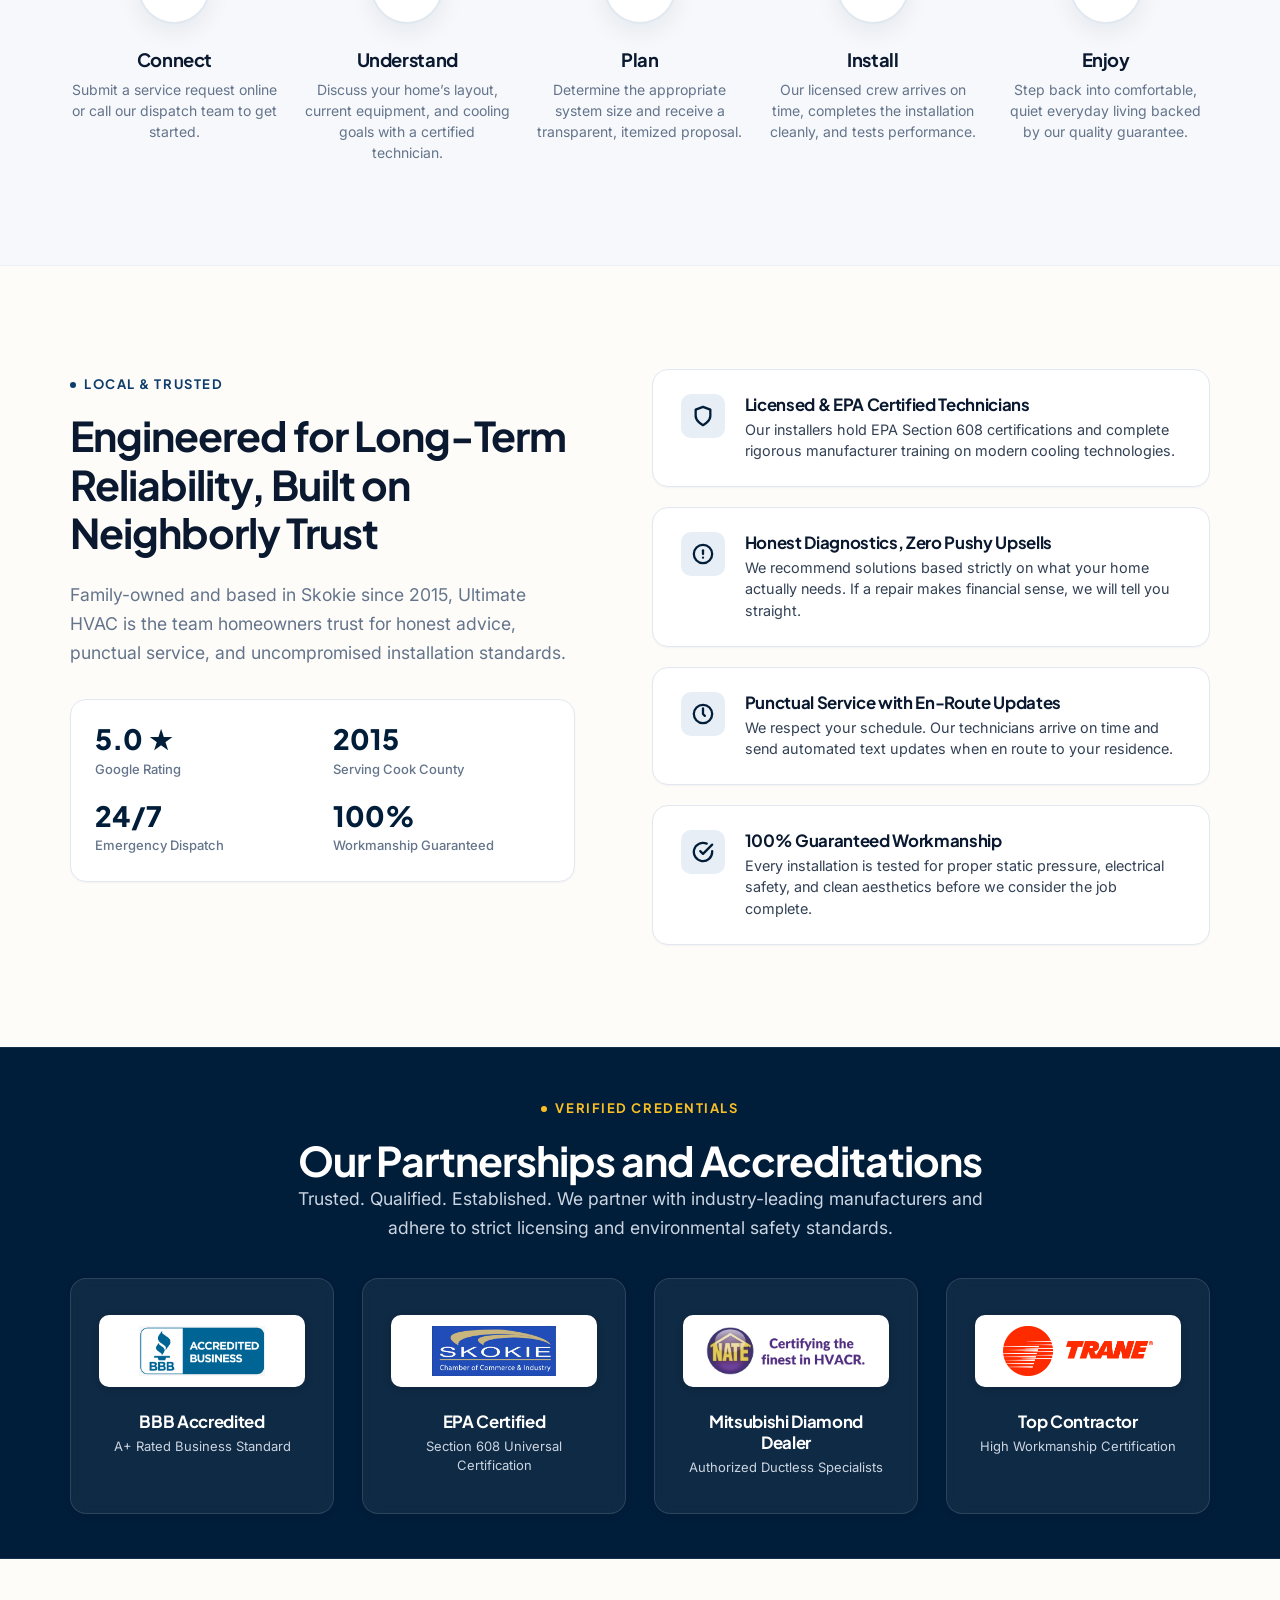
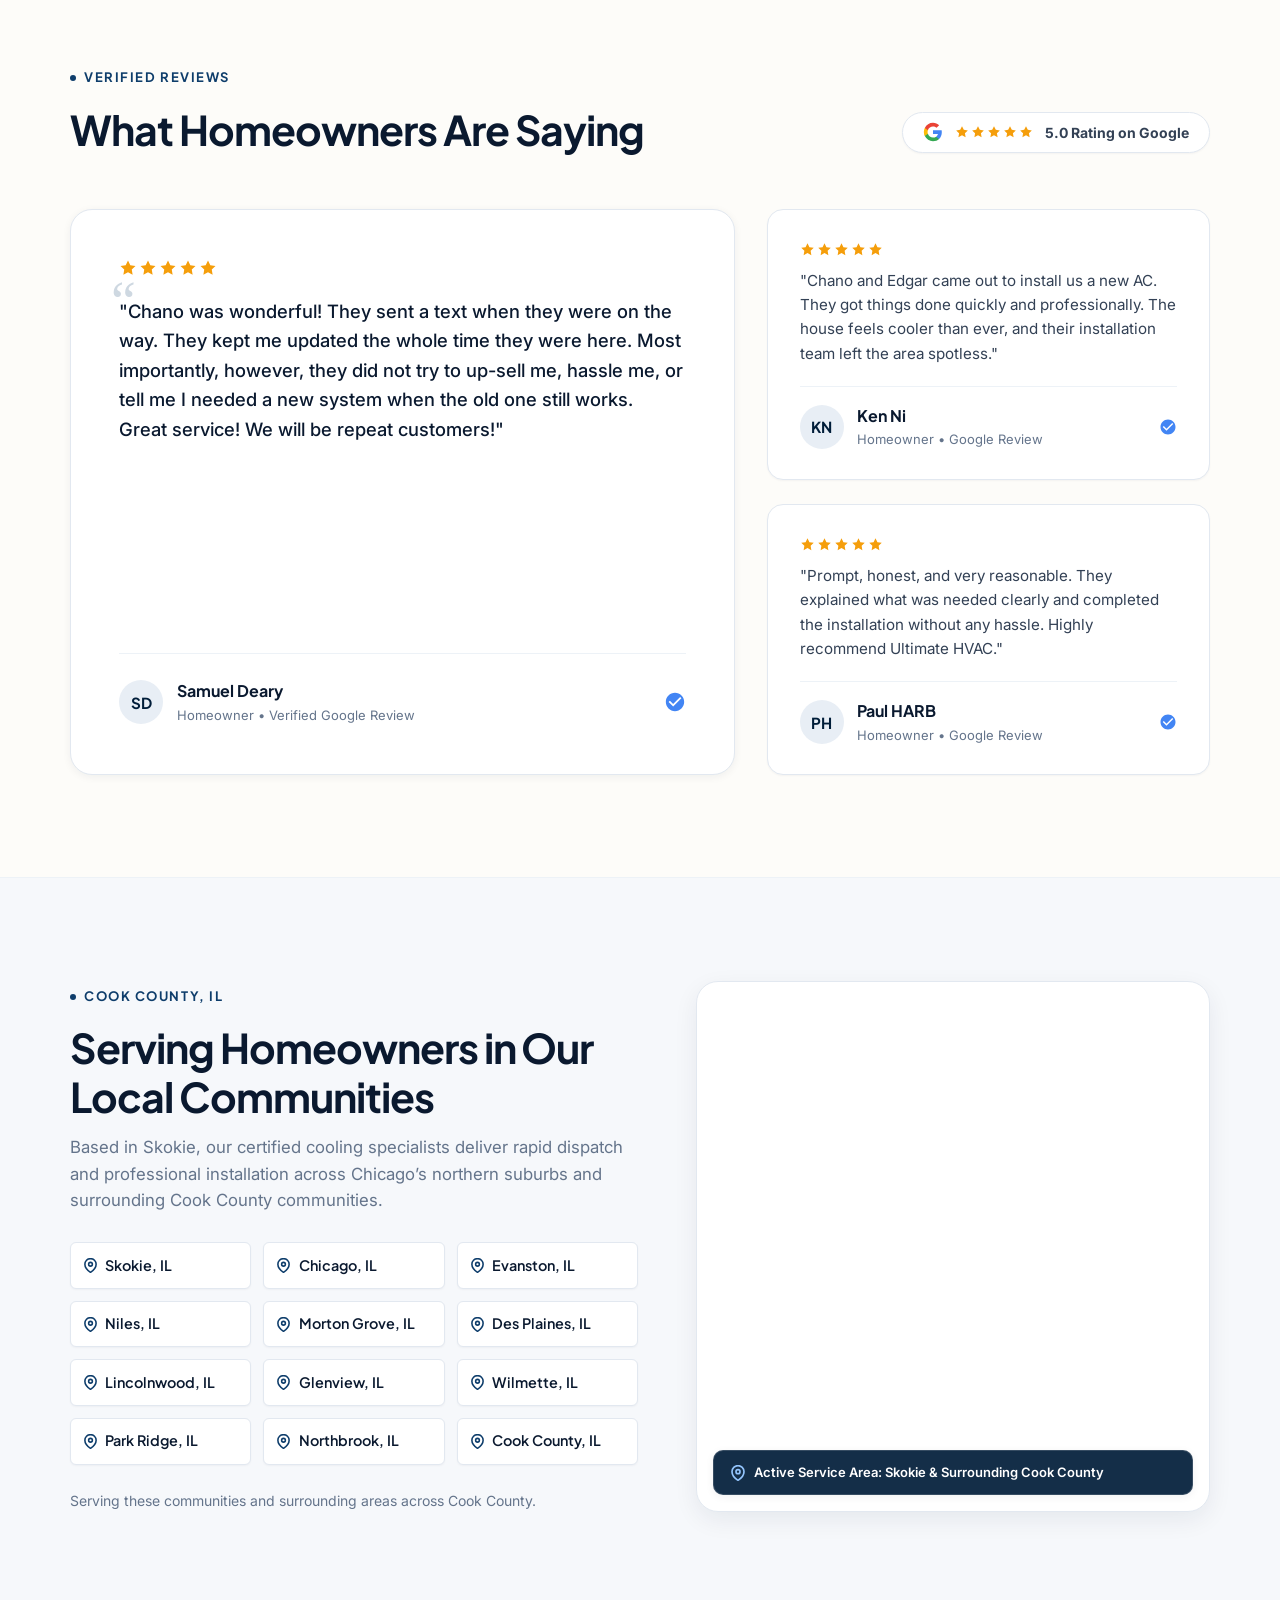
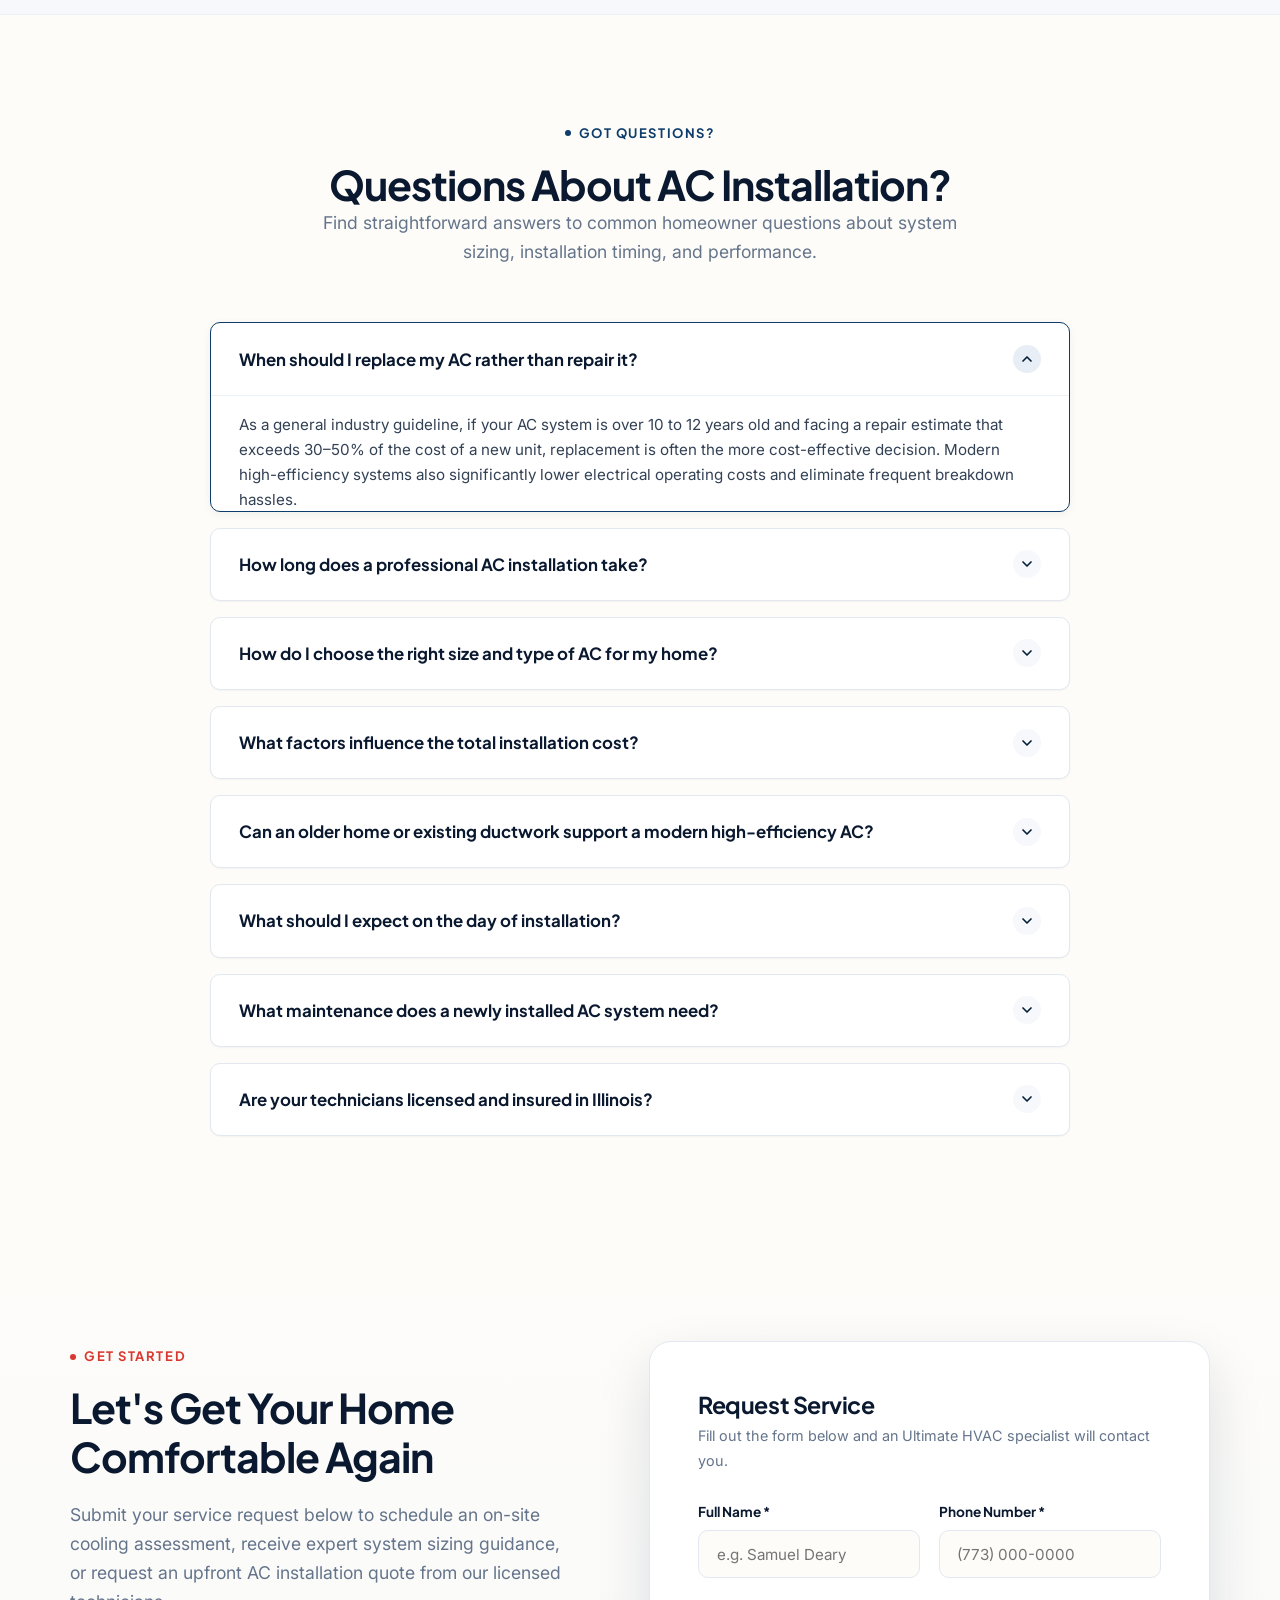
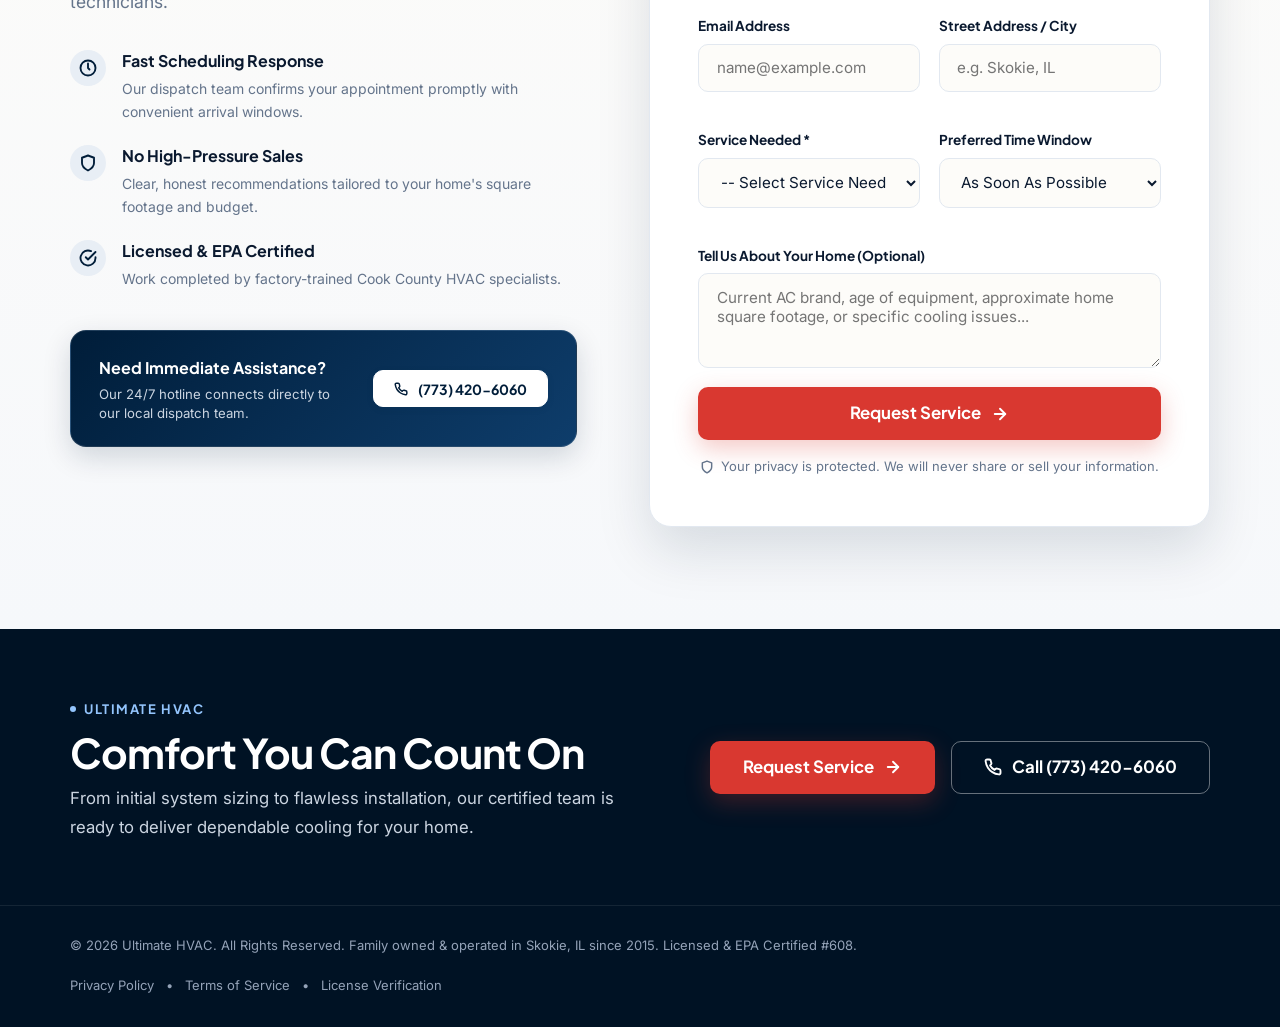
==== commit c42c1a23: "New design for ac installation" ====
--- a/ac-installation/index.html
+++ b/ac-installation/index.html
@@ -3,19 +3,22 @@
 <head>
   <meta charset="UTF-8">
   <meta name="viewport" content="width=device-width, initial-scale=1.0">
-  <title>Professional AC Installation in Skokie & Chicago, IL | Ultimate HVAC</title>
+  <title>Professional AC Installation | Ultimate HVAC — Skokie & Chicago, IL</title>
   <meta name="description" content="Professional AC installation and replacement by Ultimate HVAC. Certified HVAC professionals, licensed technicians, honest pricing, and 24/7 emergency service in Skokie, Chicago & Cook County. Request service today!">
   <link rel="canonical" href="https://staging.advancedmarketers.co/ultimatehvac/ac-installation/">
   <link rel="icon" type="image/webp" href="../assets/images/favicon.webp">
 
   <!-- OpenGraph Metadata -->
   <meta property="og:title" content="Professional AC Installation | Ultimate HVAC">
-  <meta property="og:description" content="Keep your home cool with professional AC installation from Ultimate HVAC. Sized and installed correctly the first time. Certified HVAC professionals & factory-trained technicians.">
+  <meta property="og:description" content="Professional AC installation for dependable home comfort. Licensed & EPA-certified HVAC specialists serving Skokie, Chicago, and Cook County.">
   <meta property="og:image" content="../assets/images/hero-ac-installation.jpg">
   <meta property="og:type" content="website">
 
-  <!-- Stylesheet -->
+  <!-- Stylesheets (Dual live & local resolver) -->
+  <link rel="stylesheet" href="/css/styles.css">
   <link rel="stylesheet" href="../css/styles.css">
+  <link rel="stylesheet" href="ac-installation.css">
+  <link rel="stylesheet" href="/ac-installation/ac-installation.css">
 
   <!-- Schema.org LocalBusiness Structured Data -->
   <script type="application/ld+json">
@@ -32,7 +35,7 @@
       "addressRegion": "IL",
       "addressCountry": "US"
     },
-    "areaServed": ["Skokie", "Chicago", "Evanston", "Niles", "Morton Grove", "Des Plaines", "Cook County"],
+    "areaServed": ["Skokie", "Chicago", "Evanston", "Niles", "Morton Grove", "Des Plaines", "Lincolnwood", "Glenview", "Wilmette", "Park Ridge", "Northbrook", "Cook County"],
     "aggregateRating": {
       "@type": "AggregateRating",
       "ratingValue": "5.0",
@@ -54,10 +57,10 @@
   }
   </script>
 </head>
-<body>
+<body id="top">
 
   <!-- ==========================================================================
-       1. Top Emergency Alert Bar
+       Top Alert Bar
        ========================================================================== -->
   <div class="top-bar" id="top-bar">
     <div class="container top-bar-inner">
@@ -66,8 +69,8 @@
           <span class="pulse-dot" aria-hidden="true"></span>
           24/7 Emergency AC Service Available
         </span>
-        <span class="top-bar-divider" style="opacity: 0.3;">|</span>
-        <span style="font-size: 0.8125rem; color: #CBD5E1;">Serving Skokie, Chicago & Cook County</span>
+        <span style="opacity: 0.3;">|</span>
+        <span>Serving Skokie, Chicago & Cook County</span>
       </div>
       <div class="top-bar-right">
         <a href="tel:773-420-6060" class="top-bar-link" id="topbar-phone-link">
@@ -80,25 +83,24 @@
         </a>
       </div>
     </div>
-  </div>
-
-  <!-- ==========================================================================
-       2. Header (Logo + Direct Phone + Request Service CTA)
+  </div>  <!-- ==========================================================================
+       Site Header
        ========================================================================== -->
   <header class="site-header" id="main-header">
     <div class="container header-inner">
       <a href="#top" class="logo-wrapper" id="header-logo-link" aria-label="Ultimate HVAC Homepage">
-        <img src="../assets/images/logo.png" alt="Ultimate HVAC Logo" class="brand-logo" width="220" height="44">
+        <img src="../assets/images/logo.png" alt="Ultimate HVAC - Heating & Air Conditioning" class="brand-logo" width="220" height="42">
       </a>
 
-      <div class="header-ctas">
-        <a href="tel:773-420-6060" class="header-phone" id="header-call-btn" title="Call Ultimate HVAC">
+      <!-- Header Actions (Direct Phone + Request Service) -->
+      <div class="header-actions">
+        <a href="tel:773-420-6060" class="header-phone-link" id="header-phone-btn">
           <svg width="16" height="16" viewBox="0 0 24 24" fill="none" stroke="currentColor" stroke-width="2.5" stroke-linecap="round" stroke-linejoin="round" aria-hidden="true"><path d="M22 16.92v3a2 2 0 0 1-2.18 2 19.79 19.79 0 0 1-8.63-3.07 19.5 19.5 0 0 1-6-6 19.79 19.79 0 0 1-3.07-8.67A2 2 0 0 1 4.11 2h3a2 2 0 0 1 2 1.72 12.84 12.84 0 0 0 .7 2.81 2 2 0 0 1-.45 2.11L8.09 9.91a16 16 0 0 0 6 6l1.27-1.27a2 2 0 0 1 2.11-.45 12.84 12.84 0 0 0 2.81.7A2 2 0 0 1 22 16.92z"/></svg>
           <span>(773) 420-6060</span>
         </a>
-        <a href="#request-service" class="btn btn-primary" id="header-request-service-btn">
+        <a href="#request-service" class="btn btn-primary" id="header-request-btn">
           Request Service
-          <svg width="16" height="16" viewBox="0 0 24 24" fill="none" stroke="currentColor" stroke-width="2.5" stroke-linecap="round" stroke-linejoin="round" aria-hidden="true"><line x1="5" y1="12" x2="19" y2="12"/><polyline points="12 5 19 12 12 19"/></svg>
+          <svg width="15" height="15" viewBox="0 0 24 24" fill="none" stroke="currentColor" stroke-width="2.5" stroke-linecap="round" stroke-linejoin="round" aria-hidden="true"><line x1="5" y1="12" x2="19" y2="12"/><polyline points="12 5 19 12 12 19"/></svg>
         </a>
       </div>
     </div>
@@ -106,165 +108,1224 @@
 
   <main id="main-content">
     <!-- ==========================================================================
-         3. Hero Section (Rebuilt with High-Converting Reference Structure)
+         01 — PREMIUM HERO SECTION
          ========================================================================== -->
-    <section class="hero-section" id="hero">
-      <div class="container hero-grid">
-        <!-- Hero Content Column -->
-        <div class="hero-content">
-          <!-- 1. Badge (top): Small pill/tag + supporting text in a single line, centered -->
-          <div class="hero-badge-pill" id="hero-badge">
-            <span class="hero-badge-tag">FAST DISPATCH</span>
-            <span class="hero-badge-text">24/7 Emergency AC Service in Cook County</span>
-          </div>
-
-          <!-- 2. H1 Heading: Center-aligned, bold, large font -->
-          <h1 class="hero-title" id="hero-heading">
-            Professional AC Installation for <span class="highlight">Reliable, Lasting</span> Home Comfort
-          </h1>
-
-          <!-- 3. Description: Center-aligned, short paragraph below the H1 -->
-          <p class="hero-subtitle" id="hero-description">
-            Fast diagnostics, accurate system sizing & high-efficiency AC installations across Skokie, Chicago and Cook County.
+    <section class="hero-editorial" id="hero">
+      <div class="hero-background-wrap" aria-hidden="true">
+        <img src="../assets/images/hero-ac-installation.jpg" alt="Professional AC Installation in progress" class="hero-bg-img" width="1920" height="1080">
+        <div class="hero-gradient-overlay"></div>
+      </div>
+
+      <div class="container hero-container">
+        <div class="hero-layout-grid">
+          <!-- Left Editorial Content Column -->
+          <div class="hero-editorial-content">
+            <div class="hero-tagline-eyebrow">
+              <span class="eyebrow-dot" aria-hidden="true"></span>
+              AC Installation
+            </div>
+
+            <h1 class="hero-editorial-h1" id="hero-title">
+              Professional AC installation for dependable home comfort.
+            </h1>
+
+            <p class="hero-lead-text">
+              Precision system sizing, energy-efficient cooling solutions, and meticulous craftsmanship engineered for quiet, reliable performance across Skokie and Cook County.
+            </p>
+
+            <!-- Google Rating Review Badge -->
+            <div class="hero-google-badge" id="hero-google-badge">
+              <svg class="google-logo-svg" width="20" height="20" viewBox="0 0 24 24" aria-hidden="true">
+                <path fill="#4285F4" d="M22.56 12.25c0-.78-.07-1.53-.2-2.25H12v4.26h5.92c-.26 1.37-1.04 2.53-2.21 3.31v2.77h3.57c2.08-1.92 3.28-4.74 3.28-8.09z"/>
+                <path fill="#34A853" d="M12 23c2.97 0 5.46-.98 7.28-2.66l-3.57-2.77c-.98.66-2.23 1.06-3.71 1.06-2.86 0-5.29-1.93-6.16-4.53H2.18v2.84C3.99 20.53 7.7 23 12 23z"/>
+                <path fill="#FBBC05" d="M5.84 14.09c-.22-.66-.35-1.36-.35-2.09s.13-1.43.35-2.09V7.06H2.18C1.43 8.55 1 10.22 1 12s.43 3.45 1.18 4.94l2.85-2.22.81-.63z"/>
+                <path fill="#EA4335" d="M12 5.38c1.62 0 3.06.56 4.21 1.64l3.15-3.15C17.45 2.09 14.97 1 12 1 7.7 1 3.99 3.47 2.18 7.06l3.66 2.84c.87-2.6 3.3-4.52 6.16-4.52z"/>
+              </svg>
+              <div class="stars-row" aria-hidden="true">
+                <svg width="15" height="15" viewBox="0 0 24 24" fill="#F59E0B"><polygon points="12 2 15.09 8.26 22 9.27 17 14.14 18.18 21.02 12 17.77 5.82 21.02 7 14.14 2 9.27 8.91 8.26 12 2"/></svg>
+                <svg width="15" height="15" viewBox="0 0 24 24" fill="#F59E0B"><polygon points="12 2 15.09 8.26 22 9.27 17 14.14 18.18 21.02 12 17.77 5.82 21.02 7 14.14 2 9.27 8.91 8.26 12 2"/></svg>
+                <svg width="15" height="15" viewBox="0 0 24 24" fill="#F59E0B"><polygon points="12 2 15.09 8.26 22 9.27 17 14.14 18.18 21.02 12 17.77 5.82 21.02 7 14.14 2 9.27 8.91 8.26 12 2"/></svg>
+                <svg width="15" height="15" viewBox="0 0 24 24" fill="#F59E0B"><polygon points="12 2 15.09 8.26 22 9.27 17 14.14 18.18 21.02 12 17.77 5.82 21.02 7 14.14 2 9.27 8.91 8.26 12 2"/></svg>
+                <svg width="15" height="15" viewBox="0 0 24 24" fill="#F59E0B"><polygon points="12 2 15.09 8.26 22 9.27 17 14.14 18.18 21.02 12 17.77 5.82 21.02 7 14.14 2 9.27 8.91 8.26 12 2"/></svg>
+              </div>
+              <span class="hero-google-rating-text"><strong>4.9 out of 5</strong> (100+ Reviews)</span>
+            </div>
+
+            <div class="hero-cta-group">
+              <a href="#hero-service-form" class="btn btn-primary btn-lg" id="hero-request-cta">
+                Request Service
+                <svg width="18" height="18" viewBox="0 0 24 24" fill="none" stroke="currentColor" stroke-width="2.5" stroke-linecap="round" stroke-linejoin="round" aria-hidden="true"><line x1="5" y1="12" x2="19" y2="12"/><polyline points="12 5 19 12 12 19"/></svg>
+              </a>
+              <a href="tel:773-420-6060" class="btn btn-outline-white btn-lg" id="hero-call-cta">
+                <svg width="18" height="18" viewBox="0 0 24 24" fill="none" stroke="currentColor" stroke-width="2.5" stroke-linecap="round" stroke-linejoin="round" aria-hidden="true"><path d="M22 16.92v3a2 2 0 0 1-2.18 2 19.79 19.79 0 0 1-8.63-3.07 19.5 19.5 0 0 1-6-6 19.79 19.79 0 0 1-3.07-8.67A2 2 0 0 1 4.11 2h3a2 2 0 0 1 2 1.72 12.84 12.84 0 0 0 .7 2.81 2 2 0 0 1-.45 2.11L8.09 9.91a16 16 0 0 0 6 6l1.27-1.27a2 2 0 0 1 2.11-.45 12.84 12.84 0 0 0 2.81.7A2 2 0 0 1 22 16.92z"/></svg>
+                Call (773) 420-6060
+              </a>
+            </div>
+
+            <div class="hero-trust-strip">
+              <div class="hero-trust-item">
+                <svg class="hero-trust-icon" width="16" height="16" viewBox="0 0 24 24" fill="none" stroke="currentColor" stroke-width="2.5" stroke-linecap="round" stroke-linejoin="round" aria-hidden="true"><path d="M12 22s8-4 8-10V5l-8-3-8 3v7c0 6 8 10 8 10z"/></svg>
+                <span>Licensed & EPA Certified</span>
+              </div>
+              <div class="hero-trust-item">
+                <svg class="hero-trust-icon" width="16" height="16" viewBox="0 0 24 24" fill="none" stroke="currentColor" stroke-width="2.5" stroke-linecap="round" stroke-linejoin="round" aria-hidden="true"><circle cx="12" cy="12" r="10"/><polyline points="12 6 12 12 16 14"/></svg>
+                <span>24/7 Rapid Dispatch</span>
+              </div>
+              <div class="hero-trust-item">
+                <svg class="hero-trust-icon" width="16" height="16" viewBox="0 0 24 24" fill="currentColor" aria-hidden="true"><polygon points="12 2 15.09 8.26 22 9.27 17 14.14 18.18 21.02 12 17.77 5.82 21.02 7 14.14 2 9.27 8.91 8.26 12 2"/></svg>
+                <span>4.9 Google Rating</span>
+              </div>
+            </div>
+          </div>
+
+          <!-- Right Embedded Form Column -->
+          <div class="hero-form-wrapper" id="hero-request-form-card">
+            <div class="service-form-card hero-service-form">
+              <div class="hero-form-header">
+                <span class="hero-form-tag">Fast Response</span>
+                <h3 class="form-header-title">Request Service</h3>
+                <p class="form-header-subtitle">Schedule your AC installation or free sizing consultation.</p>
+              </div>
+
+              <form class="ac-service-request-form" id="hero-service-form" novalidate>
+                <div class="form-row">
+                  <div class="form-group">
+                    <label for="hero-fullname" class="form-label">Full Name *</label>
+                    <input type="text" id="hero-fullname" name="fullname" class="form-control" placeholder="e.g. Samuel Deary" required>
+                    <div class="field-error-msg">Please enter your full name</div>
+                  </div>
+
+                  <div class="form-group">
+                    <label for="hero-phone" class="form-label">Phone Number *</label>
+                    <input type="tel" id="hero-phone" name="phone" class="form-control" placeholder="(773) 000-0000" required>
+                    <div class="field-error-msg">Please enter a valid phone number</div>
+                  </div>
+                </div>
+
+                <div class="form-row">
+                  <div class="form-group">
+                    <label for="hero-email" class="form-label">Email Address</label>
+                    <input type="email" id="hero-email" name="email" class="form-control" placeholder="name@example.com">
+                    <div class="field-error-msg">Please enter a valid email address</div>
+                  </div>
+
+                  <div class="form-group">
+                    <label for="hero-address" class="form-label">Street Address / City</label>
+                    <input type="text" id="hero-address" name="address" class="form-control" placeholder="e.g. Skokie, IL">
+                  </div>
+                </div>
+
+                <div class="form-row">
+                  <div class="form-group">
+                    <label for="hero-service_type" class="form-label">Service Needed *</label>
+                    <select id="hero-service_type" name="service_type" class="form-control" required>
+                      <option value="">-- Select Service Needed --</option>
+                      <option value="New Central AC Installation">New Central AC Installation</option>
+                      <option value="AC Replacement & Upgrade">AC System Replacement</option>
+                      <option value="Ductless Mini-Split Installation">Ductless Mini-Split Installation</option>
+                      <option value="Ductwork & Airflow Optimization">Ductwork & Airflow Optimization</option>
+                      <option value="System Sizing Consultation">Free Sizing Consultation</option>
+                      <option value="Emergency AC Service">Emergency AC Service</option>
+                    </select>
+                    <div class="field-error-msg">Please select a service</div>
+                  </div>
+
+                  <div class="form-group">
+                    <label for="hero-preferred_time" class="form-label">Preferred Time</label>
+                    <select id="hero-preferred_time" name="preferred_time" class="form-control">
+                      <option value="As Soon As Possible">As Soon As Possible</option>
+                      <option value="Morning (7:00 AM - 12:00 PM)">Morning (7 AM - 12 PM)</option>
+                      <option value="Afternoon (12:00 PM - 5:00 PM)">Afternoon (12 PM - 5 PM)</option>
+                      <option value="Weekend / Emergency">Emergency / Specific Day</option>
+                    </select>
+                  </div>
+                </div>
+
+                <div class="form-group">
+                  <label for="hero-notes" class="form-label">Tell Us About Your Home (Optional)</label>
+                  <textarea id="hero-notes" name="notes" class="form-control" placeholder="Current AC brand, age, square footage..."></textarea>
+                </div>
+
+                <button type="submit" class="btn btn-primary btn-lg" style="width: 100%;">
+                  Request Service
+                  <svg width="18" height="18" viewBox="0 0 24 24" fill="none" stroke="currentColor" stroke-width="2.5" stroke-linecap="round" stroke-linejoin="round" aria-hidden="true"><line x1="5" y1="12" x2="19" y2="12"/><polyline points="12 5 19 12 12 19"/></svg>
+                </button>
+
+                <div class="form-privacy-note">
+                  <svg width="14" height="14" viewBox="0 0 24 24" fill="none" stroke="currentColor" stroke-width="2.5" stroke-linecap="round" stroke-linejoin="round" aria-hidden="true"><path d="M12 22s8-4 8-10V5l-8-3-8 3v7c0 6 8 10 8 10z"/></svg>
+                  <span>Your privacy is protected. Never shared or sold.</span>
+                </div>
+              </form>
+            </div>
+          </div>
+        </div>
+      </div>
+    </section>
+
+    <!-- ==========================================================================
+         02 — BRAND INTRODUCTION
+         ========================================================================== -->
+    <section class="intro-section section-padding" id="intro">
+      <div class="container">
+        <div class="intro-grid">
+          <!-- Editorial Narrative -->
+          <div class="intro-content-col">
+            <div class="eyebrow">
+              <span class="eyebrow-dot" aria-hidden="true"></span>
+              Quality First
+            </div>
+            <h2>Comfort Starts With the Right Installation</h2>
+            <h3 class="intro-statement">
+              Proper AC installation is about much more than simply connecting new equipment.
+            </h3>
+            <div class="intro-body-copy">
+              <p>
+                An air conditioning system is only as dependable as the precision behind its installation. At Ultimate HVAC, we believe that true residential comfort begins with careful planning, calculating exact cooling loads, and tailoring the right equipment to the specific architecture of your home.
+              </p>
+              <p>
+                Serving Skokie, Chicago, and communities throughout Cook County since 2015, our certified team handles every phase of the project with meticulous care — from protecting your living space during setup to optimizing airflow and balancing system pressure for peak efficiency.
+              </p>
+            </div>
+
+            <div class="intro-pillars-grid">
+              <div class="intro-pillar-item">
+                <div class="intro-pillar-title">Thoughtful System Sizing</div>
+                <div class="intro-pillar-desc">Calibrated to match your square footage, insulation, and room layout.</div>
+              </div>
+              <div class="intro-pillar-item">
+                <div class="intro-pillar-title">Clean Workmanship</div>
+                <div class="intro-pillar-desc">Protective floor coverings, organized wiring, and immaculate post-install cleanup.</div>
+              </div>
+            </div>
+          </div>
+
+          <!-- Asymmetric Visual Column -->
+          <div class="intro-visual-col">
+            <div class="intro-image-frame">
+              <img src="../assets/images/intro-technician.jpg" alt="Ultimate HVAC certified technician inspecting cooling equipment" class="intro-technician-img" width="800" height="600" loading="lazy">
+              <div class="intro-floating-badge">
+                <div class="intro-badge-meta">
+                  <div>
+                    <div class="intro-badge-title">Ultimate HVAC Specialists</div>
+                    <div class="intro-badge-sub">Licensed & EPA Section 608 Certified</div>
+                  </div>
+                  <svg width="28" height="28" viewBox="0 0 24 24" fill="none" stroke="#93C5FD" stroke-width="2" stroke-linecap="round" stroke-linejoin="round" aria-hidden="true"><path d="M12 22s8-4 8-10V5l-8-3-8 3v7c0 6 8 10 8 10z"/><polyline points="9 12 11 14 15 10"/></svg>
+                </div>
+              </div>
+            </div>
+          </div>
+        </div>
+      </div>
+    </section>
+
+    <!-- ==========================================================================
+         03 — AC INSTALLATION EXPERIENCE
+         ========================================================================== -->
+    <section class="experience-section section-padding" id="experience">
+      <div class="container">
+        <div class="experience-grid">
+          <!-- Sticky Left Header -->
+          <div class="experience-sticky-col">
+            <div class="eyebrow">
+              <span class="eyebrow-dot" aria-hidden="true"></span>
+              Our Commitment
+            </div>
+            <h2>The AC Installation Experience</h2>
+            <p class="lead-p" style="margin-top: 1rem; margin-bottom: 2rem;">
+              When you invest in professional AC installation, every detail matters. Here is what you receive from our dedicated team at every stage.
+            </p>
+            <a href="#request-service" class="btn btn-primary" id="experience-cta">
+              Schedule Your Consultation
+              <svg width="15" height="15" viewBox="0 0 24 24" fill="none" stroke="currentColor" stroke-width="2.5" stroke-linecap="round" stroke-linejoin="round" aria-hidden="true"><line x1="5" y1="12" x2="19" y2="12"/><polyline points="12 5 19 12 12 19"/></svg>
+            </a>
+          </div>
+
+          <!-- Vertical Point Cards -->
+          <div class="experience-points-col">
+            <div class="experience-point-block">
+              <div class="experience-point-header">
+                <span class="experience-num">01</span>
+                <h3 class="experience-point-title">The Right Fit</h3>
+              </div>
+              <p class="experience-point-desc">
+                A system selected around the home’s exact needs. We perform detailed cooling assessments to determine the appropriate capacity, SEER efficiency rating, and brand options suited to your comfort requirements.
+              </p>
+            </div>
+
+            <div class="experience-point-block">
+              <div class="experience-point-header">
+                <span class="experience-num">02</span>
+                <h3 class="experience-point-title">Thoughtful Preparation</h3>
+              </div>
+              <p class="experience-point-desc">
+                Installation planned carefully before work begins. We protect your interior pathways, verify electrical and structural readiness, and prepare all duct transitions for seamless integration.
+              </p>
+            </div>
+
+            <div class="experience-point-block">
+              <div class="experience-point-header">
+                <span class="experience-num">03</span>
+                <h3 class="experience-point-title">Precise Installation</h3>
+              </div>
+              <p class="experience-point-desc">
+                Equipment installed with attention to important details. Refrigerant lines are brazed and vacuum-tested, electrical connections are safely secured, and outdoor condensers are balanced on durable composite pads.
+              </p>
+            </div>
+
+            <div class="experience-point-block">
+              <div class="experience-point-header">
+                <span class="experience-num">04</span>
+                <h3 class="experience-point-title">Ready for Comfort</h3>
+              </div>
+              <p class="experience-point-desc">
+                The system is fully checked, calibrated, and prepared for dependable operation. We test airflow velocity, measure temperature drop across the coil, and guide you through your new thermostat settings.
+              </p>
+            </div>
+          </div>
+        </div>
+      </div>
+    </section>
+
+    <!-- ==========================================================================
+         04 — AC INSTALLATION SOLUTIONS
+         ========================================================================== -->
+    <section class="solutions-section section-padding" id="solutions">
+      <div class="container">
+        <div class="solutions-header-wrap">
+          <div class="eyebrow">
+            <span class="eyebrow-dot" aria-hidden="true"></span>
+            Tailored Cooling
+          </div>
+          <h2>AC Solutions for the Way You Live</h2>
+          <p class="lead-p" style="max-width: 680px; margin-top: 0.75rem;">
+            Whether you are replacing an aging unit or outfitting a modern home with ductless comfort, explore our confirmed residential cooling solutions.
           </p>
-
-          <!-- 4. Checkpoints: 2-column, 2-row grid of light rounded pills with checkmark -->
-          <div class="hero-checkpoints-grid" id="hero-checkpoints">
-            <div class="checkpoint-pill">
-              <svg width="16" height="16" viewBox="0 0 24 24" fill="none" stroke="currentColor" stroke-width="3" stroke-linecap="round" stroke-linejoin="round" aria-hidden="true"><polyline points="20 6 9 17 4 12"/></svg>
-              <span>Central AC Installation</span>
-            </div>
-            <div class="checkpoint-pill">
-              <svg width="16" height="16" viewBox="0 0 24 24" fill="none" stroke="currentColor" stroke-width="3" stroke-linecap="round" stroke-linejoin="round" aria-hidden="true"><polyline points="20 6 9 17 4 12"/></svg>
-              <span>AC System Replacements</span>
-            </div>
-            <div class="checkpoint-pill">
-              <svg width="16" height="16" viewBox="0 0 24 24" fill="none" stroke="currentColor" stroke-width="3" stroke-linecap="round" stroke-linejoin="round" aria-hidden="true"><polyline points="20 6 9 17 4 12"/></svg>
-              <span>Ductless Mini-Splits</span>
-            </div>
-            <div class="checkpoint-pill">
-              <svg width="16" height="16" viewBox="0 0 24 24" fill="none" stroke="currentColor" stroke-width="3" stroke-linecap="round" stroke-linejoin="round" aria-hidden="true"><polyline points="20 6 9 17 4 12"/></svg>
-              <span>24/7 Emergency Service</span>
-            </div>
-          </div>
-
-          <!-- 5. Google Rating Badge: Centered pill-shaped badge with Google "G" logo, star rating & reviews -->
-          <div class="hero-google-rating-pill" id="hero-google-rating">
-            <svg class="google-logo-svg" width="18" height="18" viewBox="0 0 24 24" aria-hidden="true">
+        </div>
+
+        <div class="solutions-rows-list">
+          <!-- Solution Row 1 -->
+          <a href="#request-service" class="solution-row-card" id="solution-central-ac">
+            <div class="solution-number">01</div>
+            <div class="solution-thumb-wrap">
+              <img src="../assets/images/work-photo-1.webp" alt="New Central AC Installation" class="solution-thumb-img" width="400" height="260" loading="lazy">
+            </div>
+            <div class="solution-content">
+              <h3 class="solution-title">New Central AC Installation</h3>
+              <p class="solution-desc">
+                High-efficiency central cooling systems engineered for whole-home comfort, whisper-quiet performance, and maximum energy savings during peak summer temperatures.
+              </p>
+              <div class="solution-tags">
+                <span class="solution-tag">High SEER2 Ratings</span>
+                <span class="solution-tag">Whole-Home Comfort</span>
+                <span class="solution-tag">Even Air Distribution</span>
+              </div>
+            </div>
+            <div class="solution-action-btn" aria-hidden="true">
+              <svg width="20" height="20" viewBox="0 0 24 24" fill="none" stroke="currentColor" stroke-width="2.5" stroke-linecap="round" stroke-linejoin="round"><polyline points="9 18 15 12 9 6"/></svg>
+            </div>
+          </a>
+
+          <!-- Solution Row 2 -->
+          <a href="#request-service" class="solution-row-card" id="solution-ac-replacement">
+            <div class="solution-number">02</div>
+            <div class="solution-thumb-wrap">
+              <img src="../assets/images/work-photo-2.webp" alt="AC System Replacement and Upgrades" class="solution-thumb-img" width="400" height="260" loading="lazy">
+            </div>
+            <div class="solution-content">
+              <h3 class="solution-title">AC Replacement & Sizing Upgrades</h3>
+              <p class="solution-desc">
+                Seamless removal and replacement of outdated, inefficient air conditioning units. We modernize your cooling with current eco-friendly refrigerants and optimized system controls.
+              </p>
+              <div class="solution-tags">
+                <span class="solution-tag">Zero Hassle Removal</span>
+                <span class="solution-tag">Lower Electric Bills</span>
+                <span class="solution-tag">Reliable Warranty</span>
+              </div>
+            </div>
+            <div class="solution-action-btn" aria-hidden="true">
+              <svg width="20" height="20" viewBox="0 0 24 24" fill="none" stroke="currentColor" stroke-width="2.5" stroke-linecap="round" stroke-linejoin="round"><polyline points="9 18 15 12 9 6"/></svg>
+            </div>
+          </a>
+
+          <!-- Solution Row 3 -->
+          <a href="#request-service" class="solution-row-card" id="solution-ductless">
+            <div class="solution-number">03</div>
+            <div class="solution-thumb-wrap">
+              <img src="../assets/images/minisplit-living.jpg" alt="Ductless Mini-Split Installation in residential living space" class="solution-thumb-img" width="400" height="260" loading="lazy">
+            </div>
+            <div class="solution-content">
+              <h3 class="solution-title">Ductless Mini-Split Systems</h3>
+              <p class="solution-desc">
+                Independent room-by-room temperature control for homes without existing ductwork, room additions, master suites, sunrooms, and historic Chicago-area properties.
+              </p>
+              <div class="solution-tags">
+                <span class="solution-tag">Zoned Temperature Control</span>
+                <span class="solution-tag">No Ductwork Required</span>
+                <span class="solution-tag">Ultra-Quiet Operation</span>
+              </div>
+            </div>
+            <div class="solution-action-btn" aria-hidden="true">
+              <svg width="20" height="20" viewBox="0 0 24 24" fill="none" stroke="currentColor" stroke-width="2.5" stroke-linecap="round" stroke-linejoin="round"><polyline points="9 18 15 12 9 6"/></svg>
+            </div>
+          </a>
+
+          <!-- Solution Row 4 -->
+          <a href="#request-service" class="solution-row-card" id="solution-ductwork">
+            <div class="solution-number">04</div>
+            <div class="solution-thumb-wrap">
+              <img src="../assets/images/ductwork-service.webp" alt="Ductwork and Airflow Optimization" class="solution-thumb-img" width="400" height="260" loading="lazy">
+            </div>
+            <div class="solution-content">
+              <h3 class="solution-title">Ductwork Modification & Airflow Optimization</h3>
+              <p class="solution-desc">
+                Custom sheet metal modifications and supply plenum adjustments designed to eliminate hot and cold spots, ensuring your newly installed AC achieves its full cooling potential.
+              </p>
+              <div class="solution-tags">
+                <span class="solution-tag">Eliminate Hot Spots</span>
+                <span class="solution-tag">Optimized Air Pressure</span>
+                <span class="solution-tag">Custom Sheet Metal</span>
+              </div>
+            </div>
+            <div class="solution-action-btn" aria-hidden="true">
+              <svg width="20" height="20" viewBox="0 0 24 24" fill="none" stroke="currentColor" stroke-width="2.5" stroke-linecap="round" stroke-linejoin="round"><polyline points="9 18 15 12 9 6"/></svg>
+            </div>
+          </a>
+        </div>
+      </div>
+    </section>
+
+    <!-- ==========================================================================
+         05 — VISUAL COMFORT SECTION
+         ========================================================================== -->
+    <section class="comfort-section" id="comfort-story">
+      <div class="comfort-bg-visual" aria-hidden="true">
+        <img src="../assets/images/minisplit-living.jpg" alt="Comfortable residential living space" class="comfort-bg-img" width="1920" height="1080" loading="lazy">
+        <div class="comfort-gradient-mask"></div>
+      </div>
+
+      <div class="container comfort-container">
+        <div class="comfort-grid">
+          <div class="comfort-text-col">
+            <div class="eyebrow eyebrow-inverse">
+              <span class="eyebrow-dot" aria-hidden="true"></span>
+              Everyday Living
+            </div>
+            <h2>A Cooler Home. A Better Everyday Experience.</h2>
+            <p class="comfort-lead">
+              A properly installed air conditioning system changes how your entire home feels — whisper-quiet operation, balanced humidity, and even temperatures from room to room, even during heatwaves.
+            </p>
+            <a href="#request-service" class="btn btn-primary btn-lg" id="comfort-request-cta">
+              Request Your System Assessment
+              <svg width="18" height="18" viewBox="0 0 24 24" fill="none" stroke="currentColor" stroke-width="2.5" stroke-linecap="round" stroke-linejoin="round" aria-hidden="true"><line x1="5" y1="12" x2="19" y2="12"/><polyline points="12 5 19 12 12 19"/></svg>
+            </a>
+          </div>
+
+          <div class="comfort-benefits-grid">
+            <div class="comfort-benefit-card">
+              <div class="comfort-benefit-icon">
+                <svg width="28" height="28" viewBox="0 0 24 24" fill="none" stroke="currentColor" stroke-width="2" stroke-linecap="round" stroke-linejoin="round" aria-hidden="true"><path d="M12 2v20M17 5H9.5a3.5 3.5 0 0 0 0 7h5a3.5 3.5 0 0 1 0 7H6"/></svg>
+              </div>
+              <h3 class="comfort-benefit-title">Consistent Temperature</h3>
+              <p class="comfort-benefit-desc">No more sweltering upstairs bedrooms or cold drafts on the ground floor.</p>
+            </div>
+
+            <div class="comfort-benefit-card">
+              <div class="comfort-benefit-icon">
+                <svg width="28" height="28" viewBox="0 0 24 24" fill="none" stroke="currentColor" stroke-width="2" stroke-linecap="round" stroke-linejoin="round" aria-hidden="true"><path d="M12 1a3 3 0 0 0-3 3v8a3 3 0 0 0 6 0V4a3 3 0 0 0-3-3z"/><path d="M19 10v2a7 7 0 0 1-14 0v-2"/><line x1="12" y1="19" x2="12" y2="23"/><line x1="8" y1="23" x2="16" y2="23"/></svg>
+              </div>
+              <h3 class="comfort-benefit-title">Whisper-Quiet Sound</h3>
+              <p class="comfort-benefit-desc">Modern compressors and vibration-dampened mounts keep mechanical noise to a minimum.</p>
+            </div>
+
+            <div class="comfort-benefit-card">
+              <div class="comfort-benefit-icon">
+                <svg width="28" height="28" viewBox="0 0 24 24" fill="none" stroke="currentColor" stroke-width="2" stroke-linecap="round" stroke-linejoin="round" aria-hidden="true"><path d="M12 2.69l5.66 5.66a8 8 0 1 1-11.31 0z"/></svg>
+              </div>
+              <h3 class="comfort-benefit-title">Balanced Humidity Control</h3>
+              <p class="comfort-benefit-desc">Effective moisture removal eliminates that sticky, heavy feeling inside your living spaces.</p>
+            </div>
+
+            <div class="comfort-benefit-card">
+              <div class="comfort-benefit-icon">
+                <svg width="28" height="28" viewBox="0 0 24 24" fill="none" stroke="currentColor" stroke-width="2" stroke-linecap="round" stroke-linejoin="round" aria-hidden="true"><rect x="2" y="3" width="20" height="14" rx="2" ry="2"/><line x1="8" y1="21" x2="16" y2="21"/><line x1="12" y1="17" x2="12" y2="21"/></svg>
+              </div>
+              <h3 class="comfort-benefit-title">Lower Operating Costs</h3>
+              <p class="comfort-benefit-desc">High SEER2 efficiency converts more electrical energy directly into cool comfort with less waste.</p>
+            </div>
+          </div>
+        </div>
+      </div>
+    </section>
+
+    <!-- ==========================================================================
+         06 — WHEN IT MAY BE TIME TO REPLACE YOUR AC
+         ========================================================================== -->
+    <section class="replace-signs-section section-padding" id="replacement-signs">
+      <div class="container">
+        <div class="replace-signs-grid">
+          <!-- Left Column -->
+          <div class="replace-signs-left">
+            <div class="eyebrow eyebrow-accent">
+              <span class="eyebrow-dot" aria-hidden="true"></span>
+              System Assessment
+            </div>
+            <h2>Is Your Current AC Keeping Up?</h2>
+            <p class="lead-p">
+              Air conditioners rarely fail without warning. If your current unit is struggling to keep pace, look for these common warning signs that replacement may be the smarter investment.
+            </p>
+            <a href="tel:773-420-6060" class="btn btn-secondary" id="replace-call-advisor">
+              <svg width="16" height="16" viewBox="0 0 24 24" fill="none" stroke="currentColor" stroke-width="2.5" stroke-linecap="round" stroke-linejoin="round" aria-hidden="true"><path d="M22 16.92v3a2 2 0 0 1-2.18 2 19.79 19.79 0 0 1-8.63-3.07 19.5 19.5 0 0 1-6-6 19.79 19.79 0 0 1-3.07-8.67A2 2 0 0 1 4.11 2h3a2 2 0 0 1 2 1.72 12.84 12.84 0 0 0 .7 2.81 2 2 0 0 1-.45 2.11L8.09 9.91a16 16 0 0 0 6 6l1.27-1.27a2 2 0 0 1 2.11-.45 12.84 12.84 0 0 0 2.81.7A2 2 0 0 1 22 16.92z"/></svg>
+              Speak with a Technician
+            </a>
+          </div>
+
+          <!-- Right Column: Clean Editorial List -->
+          <div>
+            <div class="replace-signs-list">
+              <div class="replace-sign-row">
+                <div class="replace-sign-bullet" aria-hidden="true">
+                  <svg width="18" height="18" viewBox="0 0 24 24" fill="none" stroke="currentColor" stroke-width="2.5" stroke-linecap="round" stroke-linejoin="round"><circle cx="12" cy="12" r="10"/><line x1="12" y1="8" x2="12" y2="12"/><line x1="12" y1="16" x2="12.01" y2="16"/></svg>
+                </div>
+                <div>
+                  <h3 class="replace-sign-title">Frequent & Costly Repairs</h3>
+                  <p class="replace-sign-desc">When repair bills begin stacking up every season, investing that money into a dependable new system offers significantly better long-term value.</p>
+                </div>
+              </div>
+
+              <div class="replace-sign-row">
+                <div class="replace-sign-bullet" aria-hidden="true">
+                  <svg width="18" height="18" viewBox="0 0 24 24" fill="none" stroke="currentColor" stroke-width="2.5" stroke-linecap="round" stroke-linejoin="round"><path d="M14 2H6a2 2 0 0 0-2 2v16a2 2 0 0 0 2 2h12a2 2 0 0 0 2-2V8z"/><polyline points="14 2 14 8 20 8"/><line x1="16" y1="13" x2="8" y2="13"/><line x1="16" y1="17" x2="8" y2="17"/></svg>
+                </div>
+                <div>
+                  <h3 class="replace-sign-title">Uneven Cooling & Persistent Hot Spots</h3>
+                  <p class="replace-sign-desc">Rooms on upper floors or south-facing sides of the home remain uncomfortably warm despite the AC running continuously.</p>
+                </div>
+              </div>
+
+              <div class="replace-sign-row">
+                <div class="replace-sign-bullet" aria-hidden="true">
+                  <svg width="18" height="18" viewBox="0 0 24 24" fill="none" stroke="currentColor" stroke-width="2.5" stroke-linecap="round" stroke-linejoin="round"><line x1="12" y1="1" x2="12" y2="23"/><path d="M17 5H9.5a3.5 3.5 0 0 0 0 7h5a3.5 3.5 0 0 1 0 7H6"/></svg>
+                </div>
+                <div>
+                  <h3 class="replace-sign-title">Rising Energy Bills Each Summer</h3>
+                  <p class="replace-sign-desc">A declining compressor and clogged internal coil force the system to run longer cycles, visibly spiking your monthly electric bill.</p>
+                </div>
+              </div>
+
+              <div class="replace-sign-row">
+                <div class="replace-sign-bullet" aria-hidden="true">
+                  <svg width="18" height="18" viewBox="0 0 24 24" fill="none" stroke="currentColor" stroke-width="2.5" stroke-linecap="round" stroke-linejoin="round"><circle cx="12" cy="12" r="10"/><polyline points="12 6 12 12 14 14"/></svg>
+                </div>
+                <div>
+                  <h3 class="replace-sign-title">Aging Equipment (10–15+ Years)</h3>
+                  <p class="replace-sign-desc">Most residential systems operate reliably for 10 to 15 years. Older units typically utilize obsolete refrigerants and suffer frequent breakdowns.</p>
+                </div>
+              </div>
+
+              <div class="replace-sign-row">
+                <div class="replace-sign-bullet" aria-hidden="true">
+                  <svg width="18" height="18" viewBox="0 0 24 24" fill="none" stroke="currentColor" stroke-width="2.5" stroke-linecap="round" stroke-linejoin="round"><path d="M11 5L6 9H2v6h4l5 4V5z"/><path d="M19.07 4.93a10 10 0 0 1 0 14.14M15.54 8.46a5 5 0 0 1 0 7.07"/></svg>
+                </div>
+                <div>
+                  <h3 class="replace-sign-title">Excessive Noise & Humidity Issues</h3>
+                  <p class="replace-sign-desc">Loud squealing, grinding, or a house that constantly feels humid indicates significant mechanical wear and reduced moisture extraction capacity.</p>
+                </div>
+              </div>
+            </div>
+
+            <div class="replace-closing-cta-card">
+              <div class="replace-cta-text">
+                Considering a replacement? Request service and let our team help you determine the right next step.
+              </div>
+              <a href="#request-service" class="btn btn-primary" id="replace-request-btn">
+                Request Service
+                <svg width="16" height="16" viewBox="0 0 24 24" fill="none" stroke="currentColor" stroke-width="2.5" stroke-linecap="round" stroke-linejoin="round" aria-hidden="true"><line x1="5" y1="12" x2="19" y2="12"/><polyline points="12 5 19 12 12 19"/></svg>
+              </a>
+            </div>
+          </div>
+        </div>
+      </div>
+    </section>
+
+    <!-- ==========================================================================
+         07 — THE INSTALLATION JOURNEY
+         ========================================================================== -->
+    <section class="journey-section section-padding" id="journey">
+      <div class="container">
+        <div class="journey-header-wrap">
+          <div class="eyebrow">
+            <span class="eyebrow-dot" aria-hidden="true"></span>
+            Clear & Simple
+          </div>
+          <h2>From First Conversation to Finished Installation</h2>
+          <p class="lead-p">
+            We believe an installation should be straightforward and stress-free. Here is how we guide you through each milestone.
+          </p>
+        </div>
+
+        <div class="journey-timeline-track">
+          <!-- Step 1: Connect -->
+          <div class="journey-step-node">
+            <div class="journey-step-bubble" aria-label="Step 1: Connect">
+              <svg width="20" height="20" viewBox="0 0 24 24" fill="none" stroke="currentColor" stroke-width="2.5" stroke-linecap="round" stroke-linejoin="round" aria-hidden="true"><path d="M22 16.92v3a2 2 0 0 1-2.18 2 19.79 19.79 0 0 1-8.63-3.07 19.5 19.5 0 0 1-6-6 19.79 19.79 0 0 1-3.07-8.67A2 2 0 0 1 4.11 2h3a2 2 0 0 1 2 1.72 12.84 12.84 0 0 0 .7 2.81 2 2 0 0 1-.45 2.11L8.09 9.91a16 16 0 0 0 6 6l1.27-1.27a2 2 0 0 1 2.11-.45 12.84 12.84 0 0 0 2.81.7A2 2 0 0 1 22 16.92z"/></svg>
+            </div>
+            <div>
+              <h3 class="journey-step-title">Connect</h3>
+              <p class="journey-step-desc">Submit a service request online or call our dispatch team to get started.</p>
+            </div>
+          </div>
+
+          <!-- Step 2: Understand -->
+          <div class="journey-step-node">
+            <div class="journey-step-bubble" aria-label="Step 2: Understand">
+              <svg width="20" height="20" viewBox="0 0 24 24" fill="none" stroke="currentColor" stroke-width="2.5" stroke-linecap="round" stroke-linejoin="round" aria-hidden="true"><circle cx="11" cy="11" r="8"/><line x1="21" y1="21" x2="16.65" y2="16.65"/></svg>
+            </div>
+            <div>
+              <h3 class="journey-step-title">Understand</h3>
+              <p class="journey-step-desc">Discuss your home’s layout, current equipment, and cooling goals with a certified technician.</p>
+            </div>
+          </div>
+
+          <!-- Step 3: Plan -->
+          <div class="journey-step-node">
+            <div class="journey-step-bubble" aria-label="Step 3: Plan">
+              <svg width="20" height="20" viewBox="0 0 24 24" fill="none" stroke="currentColor" stroke-width="2.5" stroke-linecap="round" stroke-linejoin="round" aria-hidden="true"><path d="M14 2H6a2 2 0 0 0-2 2v16a2 2 0 0 0 2 2h12a2 2 0 0 0 2-2V8z"/><polyline points="14 2 14 8 20 8"/><line x1="16" y1="13" x2="8" y2="13"/><line x1="16" y1="17" x2="8" y2="17"/></svg>
+            </div>
+            <div>
+              <h3 class="journey-step-title">Plan</h3>
+              <p class="journey-step-desc">Determine the appropriate system size and receive a transparent, itemized proposal.</p>
+            </div>
+          </div>
+
+          <!-- Step 4: Install -->
+          <div class="journey-step-node">
+            <div class="journey-step-bubble" aria-label="Step 4: Install">
+              <svg width="20" height="20" viewBox="0 0 24 24" fill="none" stroke="currentColor" stroke-width="2.5" stroke-linecap="round" stroke-linejoin="round" aria-hidden="true"><path d="M14.7 6.3a1 1 0 0 0 0 1.4l1.6 1.6a1 1 0 0 0 1.4 0l3.77-3.77a6 6 0 0 1-7.94 7.94l-6.91 6.91a2.12 2.12 0 0 1-3-3l6.91-6.91a6 6 0 0 1 7.94-7.94l-3.76 3.76z"/></svg>
+            </div>
+            <div>
+              <h3 class="journey-step-title">Install</h3>
+              <p class="journey-step-desc">Our licensed crew arrives on time, completes the installation cleanly, and tests performance.</p>
+            </div>
+          </div>
+
+          <!-- Step 5: Enjoy -->
+          <div class="journey-step-node">
+            <div class="journey-step-bubble" aria-label="Step 5: Enjoy">
+              <svg width="20" height="20" viewBox="0 0 24 24" fill="none" stroke="currentColor" stroke-width="2.5" stroke-linecap="round" stroke-linejoin="round" aria-hidden="true"><path d="M22 11.08V12a10 10 0 1 1-5.93-9.14"/><polyline points="22 4 12 14.01 9 11.01"/></svg>
+            </div>
+            <div>
+              <h3 class="journey-step-title">Enjoy</h3>
+              <p class="journey-step-desc">Step back into comfortable, quiet everyday living backed by our quality guarantee.</p>
+            </div>
+          </div>
+        </div>
+      </div>
+    </section>
+
+    <!-- ==========================================================================
+         08 — WHY ULTIMATE HVAC
+         ========================================================================== -->
+    <section class="why-section section-padding" id="why-choose-us">
+      <div class="container">
+        <div class="why-split-grid">
+          <!-- Left Brand Statement -->
+          <div class="why-left-statement">
+            <div class="eyebrow">
+              <span class="eyebrow-dot" aria-hidden="true"></span>
+              Local & Trusted
+            </div>
+            <h2>Engineered for Long-Term Reliability, Built on Neighborly Trust</h2>
+            <p class="lead-p">
+              Family-owned and based in Skokie since 2015, Ultimate HVAC is the team homeowners trust for honest advice, punctual service, and uncompromised installation standards.
+            </p>
+
+            <div class="why-stat-banner">
+              <div>
+                <div class="stat-figure">5.0 ★</div>
+                <div class="stat-label">Google Rating</div>
+              </div>
+              <div>
+                <div class="stat-figure">2015</div>
+                <div class="stat-label">Serving Cook County</div>
+              </div>
+              <div>
+                <div class="stat-figure">24/7</div>
+                <div class="stat-label">Emergency Dispatch</div>
+              </div>
+              <div>
+                <div class="stat-figure">100%</div>
+                <div class="stat-label">Workmanship Guaranteed</div>
+              </div>
+            </div>
+          </div>
+
+          <!-- Right Verified Reasons List -->
+          <div class="why-reasons-list">
+            <div class="why-reason-item">
+              <div class="why-reason-icon" aria-hidden="true">
+                <svg width="22" height="22" viewBox="0 0 24 24" fill="none" stroke="currentColor" stroke-width="2.5" stroke-linecap="round" stroke-linejoin="round"><path d="M12 22s8-4 8-10V5l-8-3-8 3v7c0 6 8 10 8 10z"/></svg>
+              </div>
+              <div>
+                <h3 class="why-reason-title">Licensed & EPA Certified Technicians</h3>
+                <p class="why-reason-desc">Our installers hold EPA Section 608 certifications and complete rigorous manufacturer training on modern cooling technologies.</p>
+              </div>
+            </div>
+
+            <div class="why-reason-item">
+              <div class="why-reason-icon" aria-hidden="true">
+                <svg width="22" height="22" viewBox="0 0 24 24" fill="none" stroke="currentColor" stroke-width="2.5" stroke-linecap="round" stroke-linejoin="round"><circle cx="12" cy="12" r="10"/><line x1="12" y1="8" x2="12" y2="12"/><line x1="12" y1="16" x2="12.01" y2="16"/></svg>
+              </div>
+              <div>
+                <h3 class="why-reason-title">Honest Diagnostics, Zero Pushy Upsells</h3>
+                <p class="why-reason-desc">We recommend solutions based strictly on what your home actually needs. If a repair makes financial sense, we will tell you straight.</p>
+              </div>
+            </div>
+
+            <div class="why-reason-item">
+              <div class="why-reason-icon" aria-hidden="true">
+                <svg width="22" height="22" viewBox="0 0 24 24" fill="none" stroke="currentColor" stroke-width="2.5" stroke-linecap="round" stroke-linejoin="round"><circle cx="12" cy="12" r="10"/><polyline points="12 6 12 12 14 14"/></svg>
+              </div>
+              <div>
+                <h3 class="why-reason-title">Punctual Service with En-Route Updates</h3>
+                <p class="why-reason-desc">We respect your schedule. Our technicians arrive on time and send automated text updates when en route to your residence.</p>
+              </div>
+            </div>
+
+            <div class="why-reason-item">
+              <div class="why-reason-icon" aria-hidden="true">
+                <svg width="22" height="22" viewBox="0 0 24 24" fill="none" stroke="currentColor" stroke-width="2.5" stroke-linecap="round" stroke-linejoin="round"><path d="M22 11.08V12a10 10 0 1 1-5.93-9.14"/><polyline points="22 4 12 14.01 9 11.01"/></svg>
+              </div>
+              <div>
+                <h3 class="why-reason-title">100% Guaranteed Workmanship</h3>
+                <p class="why-reason-desc">Every installation is tested for proper static pressure, electrical safety, and clean aesthetics before we consider the job complete.</p>
+              </div>
+            </div>
+          </div>
+        </div>
+      </div>
+    </section>
+
+    <!-- ==========================================================================
+         09 — OUR PARTNERSHIPS AND ACCREDITATIONS (MANDATORY SECTION)
+         ========================================================================== -->
+    <section class="credibility-section section-padding" id="partnerships-section">
+      <div class="container">
+        <div class="credibility-header-wrap">
+          <div class="eyebrow eyebrow-gold">
+            <span class="eyebrow-dot" aria-hidden="true"></span>
+            Verified Credentials
+          </div>
+          <h2>Our Partnerships and Accreditations</h2>
+          <p class="lead-p">
+            Trusted. Qualified. Established. We partner with industry-leading manufacturers and adhere to strict licensing and environmental safety standards.
+          </p>
+        </div>
+
+        <div class="credibility-wall-grid">
+          <!-- BBB Card -->
+          <div class="credibility-card" id="partner-bbb">
+            <div class="credibility-logo-box">
+              <img src="../assets/images/bbb-accredited.png" alt="Better Business Bureau Accredited Business Logo" class="credibility-logo-img" width="160" height="50" loading="lazy">
+            </div>
+            <h3 class="credibility-card-title">BBB Accredited</h3>
+            <div class="credibility-card-sub">A+ Rated Business Standard</div>
+          </div>
+
+          <!-- EPA Card -->
+          <div class="credibility-card" id="partner-epa">
+            <div class="credibility-logo-box">
+              <img src="../assets/images/epa-certified.jpg" alt="EPA Section 608 Certified HVAC Technicians Logo" class="credibility-logo-img" width="150" height="50" loading="lazy">
+            </div>
+            <h3 class="credibility-card-title">EPA Certified</h3>
+            <div class="credibility-card-sub">Section 608 Universal Certification</div>
+          </div>
+
+          <!-- Mitsubishi Diamond Dealer Card -->
+          <div class="credibility-card" id="partner-mitsubishi">
+            <div class="credibility-logo-box">
+              <img src="../assets/images/mitsubishi-diamond-dealer.png" alt="Mitsubishi Electric Diamond Dealer Logo" class="credibility-logo-img" width="170" height="50" loading="lazy">
+            </div>
+            <h3 class="credibility-card-title">Mitsubishi Diamond Dealer</h3>
+            <div class="credibility-card-sub">Authorized Ductless Specialists</div>
+          </div>
+
+          <!-- Top Contractor / Rheem Pro Partner Card -->
+          <div class="credibility-card" id="partner-top-contractor">
+            <div class="credibility-logo-box">
+              <img src="../assets/images/top-contractor.png" alt="Top Contractor & Rheem Pro Partner Logo" class="credibility-logo-img" width="170" height="50" loading="lazy">
+            </div>
+            <h3 class="credibility-card-title">Top Contractor</h3>
+            <div class="credibility-card-sub">High Workmanship Certification</div>
+          </div>
+        </div>
+      </div>
+    </section>
+
+    <!-- ==========================================================================
+         10 — REAL CUSTOMER EXPERIENCES
+         ========================================================================== -->
+    <section class="testimonials-section section-padding" id="reviews">
+      <div class="container">
+        <div class="testimonials-header-wrap">
+          <div>
+            <div class="eyebrow">
+              <span class="eyebrow-dot" aria-hidden="true"></span>
+              Verified Reviews
+            </div>
+            <h2>What Homeowners Are Saying</h2>
+          </div>
+          <div class="google-rating-editorial-badge">
+            <svg width="20" height="20" viewBox="0 0 24 24" aria-hidden="true">
               <path fill="#4285F4" d="M22.56 12.25c0-.78-.07-1.53-.2-2.25H12v4.26h5.92c-.26 1.37-1.04 2.53-2.21 3.31v2.77h3.57c2.08-1.92 3.28-4.74 3.28-8.09z"/>
               <path fill="#34A853" d="M12 23c2.97 0 5.46-.98 7.28-2.66l-3.57-2.77c-.98.66-2.23 1.06-3.71 1.06-2.86 0-5.29-1.93-6.16-4.53H2.18v2.84C3.99 20.53 7.7 23 12 23z"/>
               <path fill="#FBBC05" d="M5.84 14.09c-.22-.66-.35-1.36-.35-2.09s.13-1.43.35-2.09V7.06H2.18C1.43 8.55 1 10.22 1 12s.43 3.45 1.18 4.94l2.85-2.22.81-.63z"/>
               <path fill="#EA4335" d="M12 5.38c1.62 0 3.06.56 4.21 1.64l3.15-3.15C17.45 2.09 14.97 1 12 1 7.7 1 3.99 3.47 2.18 7.06l3.66 2.84c.87-2.6 3.3-4.52 6.16-4.52z"/>
             </svg>
-            <div class="google-rating-stars-text">
-              <div class="rating-stars-inline">
-                <svg width="13" height="13" viewBox="0 0 24 24" fill="#F59E0B"><polygon points="12 2 15.09 8.26 22 9.27 17 14.14 18.18 21.02 12 17.77 5.82 21.02 7 14.14 2 9.27 8.91 8.26 12 2"/></svg>
-                <svg width="13" height="13" viewBox="0 0 24 24" fill="#F59E0B"><polygon points="12 2 15.09 8.26 22 9.27 17 14.14 18.18 21.02 12 17.77 5.82 21.02 7 14.14 2 9.27 8.91 8.26 12 2"/></svg>
-                <svg width="13" height="13" viewBox="0 0 24 24" fill="#F59E0B"><polygon points="12 2 15.09 8.26 22 9.27 17 14.14 18.18 21.02 12 17.77 5.82 21.02 7 14.14 2 9.27 8.91 8.26 12 2"/></svg>
-                <svg width="13" height="13" viewBox="0 0 24 24" fill="#F59E0B"><polygon points="12 2 15.09 8.26 22 9.27 17 14.14 18.18 21.02 12 17.77 5.82 21.02 7 14.14 2 9.27 8.91 8.26 12 2"/></svg>
-                <svg width="13" height="13" viewBox="0 0 24 24" fill="#F59E0B"><polygon points="12 2 15.09 8.26 22 9.27 17 14.14 18.18 21.02 12 17.77 5.82 21.02 7 14.14 2 9.27 8.91 8.26 12 2"/></svg>
-                <strong>5.0 out of 5</strong>
-              </div>
-              <span class="rating-subtext">Based on 100+ Google Reviews</span>
-            </div>
-          </div>
-
-          <!-- 6. CTA Buttons: Two buttons side-by-side — primary "Call" & secondary "Request Service" -->
-          <div class="hero-cta-buttons" id="hero-actions">
-            <a href="tel:773-420-6060" class="btn-hero-call" id="hero-call-cta">
-              <svg width="18" height="18" viewBox="0 0 24 24" fill="none" stroke="currentColor" stroke-width="2.5" stroke-linecap="round" stroke-linejoin="round" aria-hidden="true"><path d="M22 16.92v3a2 2 0 0 1-2.18 2 19.79 19.79 0 0 1-8.63-3.07 19.5 19.5 0 0 1-6-6 19.79 19.79 0 0 1-3.07-8.67A2 2 0 0 1 4.11 2h3a2 2 0 0 1 2 1.72 12.84 12.84 0 0 0 .7 2.81 2 2 0 0 1-.45 2.11L8.09 9.91a16 16 0 0 0 6 6l1.27-1.27a2 2 0 0 1 2.11-.45 12.84 12.84 0 0 0 2.81.7A2 2 0 0 1 22 16.92z"/></svg>
-              <span>Call (773) 420-6060</span>
-            </a>
-            <a href="#request-service" class="btn-hero-request" id="hero-request-cta">
-              <svg width="18" height="18" viewBox="0 0 24 24" fill="none" stroke="currentColor" stroke-width="2.5" stroke-linecap="round" stroke-linejoin="round" aria-hidden="true"><rect x="3" y="4" width="18" height="18" rx="2" ry="2"/><line x1="16" y1="2" x2="16" y2="6"/><line x1="8" y1="2" x2="8" y2="6"/><line x1="3" y1="10" x2="21" y2="10"/></svg>
-              <span>Request Service</span>
-            </a>
-          </div>
-
-          <!-- 7. Trust Indicators: Thin divider line + 3-column row with icon + heading + sub-text -->
-          <div class="hero-trust-indicators" id="hero-trust-row">
-            <div class="trust-indicator-item">
-              <div class="trust-indicator-icon">
-                <svg width="18" height="18" viewBox="0 0 24 24" fill="none" stroke="currentColor" stroke-width="2.5" stroke-linecap="round" stroke-linejoin="round" aria-hidden="true"><path d="M12 22s8-4 8-10V5l-8-3-8 3v7c0 6 8 10 8 10z"/></svg>
-              </div>
-              <h4>Licensed & Insured</h4>
-              <p>EPA Certified #608</p>
-            </div>
-
-            <div class="trust-indicator-item">
-              <div class="trust-indicator-icon">
-                <svg width="18" height="18" viewBox="0 0 24 24" fill="none" stroke="currentColor" stroke-width="2.5" stroke-linecap="round" stroke-linejoin="round" aria-hidden="true"><circle cx="12" cy="12" r="10"/><polyline points="12 6 12 12 16 14"/></svg>
-              </div>
-              <h4>24/7 Availability</h4>
-              <p>Rapid Dispatch</p>
-            </div>
-
-            <div class="trust-indicator-item">
-              <div class="trust-indicator-icon">
-                <svg width="18" height="18" viewBox="0 0 24 24" fill="none" stroke="currentColor" stroke-width="2.5" stroke-linecap="round" stroke-linejoin="round" aria-hidden="true"><path d="M14 2H6a2 2 0 0 0-2 2v16a2 2 0 0 0 2 2h12a2 2 0 0 0 2-2V8z"/><polyline points="14 2 14 8 20 8"/><line x1="16" y1="13" x2="8" y2="13"/><line x1="16" y1="17" x2="8" y2="17"/><polyline points="10 9 9 9 8 9"/></svg>
-              </div>
-              <h4>100% Guaranteed</h4>
-              <p>Family Owned Since 2015</p>
-            </div>
-          </div>
-        </div>
-
-        <!-- Right Form Column (Replacing Hero Image) -->
-        <div class="hero-form-wrapper" id="request-service">
-          <div class="hero-form-card" id="service-form-container">
-            <div id="service-form-inner">
-              <div class="hero-form-header">
-                <span class="hero-form-badge">Fast Dispatch</span>
-                <h3>Request Service</h3>
-                <p>Schedule your AC installation or free sizing consultation.</p>
-              </div>
+            <div class="stars-row">
+              <svg width="14" height="14" viewBox="0 0 24 24" fill="currentColor"><polygon points="12 2 15.09 8.26 22 9.27 17 14.14 18.18 21.02 12 17.77 5.82 21.02 7 14.14 2 9.27 8.91 8.26 12 2"/></svg>
+              <svg width="14" height="14" viewBox="0 0 24 24" fill="currentColor"><polygon points="12 2 15.09 8.26 22 9.27 17 14.14 18.18 21.02 12 17.77 5.82 21.02 7 14.14 2 9.27 8.91 8.26 12 2"/></svg>
+              <svg width="14" height="14" viewBox="0 0 24 24" fill="currentColor"><polygon points="12 2 15.09 8.26 22 9.27 17 14.14 18.18 21.02 12 17.77 5.82 21.02 7 14.14 2 9.27 8.91 8.26 12 2"/></svg>
+              <svg width="14" height="14" viewBox="0 0 24 24" fill="currentColor"><polygon points="12 2 15.09 8.26 22 9.27 17 14.14 18.18 21.02 12 17.77 5.82 21.02 7 14.14 2 9.27 8.91 8.26 12 2"/></svg>
+              <svg width="14" height="14" viewBox="0 0 24 24" fill="currentColor"><polygon points="12 2 15.09 8.26 22 9.27 17 14.14 18.18 21.02 12 17.77 5.82 21.02 7 14.14 2 9.27 8.91 8.26 12 2"/></svg>
+            </div>
+            <strong style="font-size: 0.875rem;">5.0 Rating on Google</strong>
+          </div>
+        </div>
+
+        <div class="testimonials-editorial-grid">
+          <!-- Featured Large Review -->
+          <div class="featured-review-card">
+            <div>
+              <div class="stars-row" style="margin-bottom: 1.25rem;">
+                <svg width="18" height="18" viewBox="0 0 24 24" fill="currentColor"><polygon points="12 2 15.09 8.26 22 9.27 17 14.14 18.18 21.02 12 17.77 5.82 21.02 7 14.14 2 9.27 8.91 8.26 12 2"/></svg>
+                <svg width="18" height="18" viewBox="0 0 24 24" fill="currentColor"><polygon points="12 2 15.09 8.26 22 9.27 17 14.14 18.18 21.02 12 17.77 5.82 21.02 7 14.14 2 9.27 8.91 8.26 12 2"/></svg>
+                <svg width="18" height="18" viewBox="0 0 24 24" fill="currentColor"><polygon points="12 2 15.09 8.26 22 9.27 17 14.14 18.18 21.02 12 17.77 5.82 21.02 7 14.14 2 9.27 8.91 8.26 12 2"/></svg>
+                <svg width="18" height="18" viewBox="0 0 24 24" fill="currentColor"><polygon points="12 2 15.09 8.26 22 9.27 17 14.14 18.18 21.02 12 17.77 5.82 21.02 7 14.14 2 9.27 8.91 8.26 12 2"/></svg>
+                <svg width="18" height="18" viewBox="0 0 24 24" fill="currentColor"><polygon points="12 2 15.09 8.26 22 9.27 17 14.14 18.18 21.02 12 17.77 5.82 21.02 7 14.14 2 9.27 8.91 8.26 12 2"/></svg>
+              </div>
+              <blockquote class="review-quote-large">
+                "Chano was wonderful! They sent a text when they were on the way. They kept me updated the whole time they were here. Most importantly, however, they did not try to up-sell me, hassle me, or tell me I needed a new system when the old one still works. Great service! We will be repeat customers!"
+              </blockquote>
+            </div>
+
+            <div class="reviewer-profile-row">
+              <div class="reviewer-info-wrap">
+                <div class="reviewer-avatar-circle">SD</div>
+                <div>
+                  <div class="reviewer-name">Samuel Deary</div>
+                  <div class="reviewer-tag">Homeowner • Verified Google Review</div>
+                </div>
+              </div>
+              <svg width="22" height="22" viewBox="0 0 24 24" fill="#4285F4" aria-label="Google verified"><path d="M12 2C6.48 2 2 6.48 2 12s4.48 10 10 10 10-4.48 10-10S17.52 2 12 2zm-2 15l-5-5 1.41-1.41L10 14.17l7.59-7.59L19 8l-9 9z"/></svg>
+            </div>
+          </div>
+
+          <!-- Stack of 2 Supporting Reviews -->
+          <div class="supporting-reviews-stack">
+            <!-- Review 2 -->
+            <div class="supporting-review-card">
+              <div>
+                <div class="stars-row" style="margin-bottom: 0.75rem;">
+                  <svg width="15" height="15" viewBox="0 0 24 24" fill="currentColor"><polygon points="12 2 15.09 8.26 22 9.27 17 14.14 18.18 21.02 12 17.77 5.82 21.02 7 14.14 2 9.27 8.91 8.26 12 2"/></svg>
+                  <svg width="15" height="15" viewBox="0 0 24 24" fill="currentColor"><polygon points="12 2 15.09 8.26 22 9.27 17 14.14 18.18 21.02 12 17.77 5.82 21.02 7 14.14 2 9.27 8.91 8.26 12 2"/></svg>
+                  <svg width="15" height="15" viewBox="0 0 24 24" fill="currentColor"><polygon points="12 2 15.09 8.26 22 9.27 17 14.14 18.18 21.02 12 17.77 5.82 21.02 7 14.14 2 9.27 8.91 8.26 12 2"/></svg>
+                  <svg width="15" height="15" viewBox="0 0 24 24" fill="currentColor"><polygon points="12 2 15.09 8.26 22 9.27 17 14.14 18.18 21.02 12 17.77 5.82 21.02 7 14.14 2 9.27 8.91 8.26 12 2"/></svg>
+                  <svg width="15" height="15" viewBox="0 0 24 24" fill="currentColor"><polygon points="12 2 15.09 8.26 22 9.27 17 14.14 18.18 21.02 12 17.77 5.82 21.02 7 14.14 2 9.27 8.91 8.26 12 2"/></svg>
+                </div>
+                <p class="supporting-review-quote">
+                  "Chano and Edgar came out to install us a new AC. They got things done quickly and professionally. The house feels cooler than ever, and their installation team left the area spotless."
+                </p>
+              </div>
+              <div class="reviewer-profile-row" style="padding-top: 1rem;">
+                <div class="reviewer-info-wrap">
+                  <div class="reviewer-avatar-circle">KN</div>
+                  <div>
+                    <div class="reviewer-name">Ken Ni</div>
+                    <div class="reviewer-tag">Homeowner • Google Review</div>
+                  </div>
+                </div>
+                <svg width="18" height="18" viewBox="0 0 24 24" fill="#4285F4" aria-label="Google verified"><path d="M12 2C6.48 2 2 6.48 2 12s4.48 10 10 10 10-4.48 10-10S17.52 2 12 2zm-2 15l-5-5 1.41-1.41L10 14.17l7.59-7.59L19 8l-9 9z"/></svg>
+              </div>
+            </div>
+
+            <!-- Review 3 -->
+            <div class="supporting-review-card">
+              <div>
+                <div class="stars-row" style="margin-bottom: 0.75rem;">
+                  <svg width="15" height="15" viewBox="0 0 24 24" fill="currentColor"><polygon points="12 2 15.09 8.26 22 9.27 17 14.14 18.18 21.02 12 17.77 5.82 21.02 7 14.14 2 9.27 8.91 8.26 12 2"/></svg>
+                  <svg width="15" height="15" viewBox="0 0 24 24" fill="currentColor"><polygon points="12 2 15.09 8.26 22 9.27 17 14.14 18.18 21.02 12 17.77 5.82 21.02 7 14.14 2 9.27 8.91 8.26 12 2"/></svg>
+                  <svg width="15" height="15" viewBox="0 0 24 24" fill="currentColor"><polygon points="12 2 15.09 8.26 22 9.27 17 14.14 18.18 21.02 12 17.77 5.82 21.02 7 14.14 2 9.27 8.91 8.26 12 2"/></svg>
+                  <svg width="15" height="15" viewBox="0 0 24 24" fill="currentColor"><polygon points="12 2 15.09 8.26 22 9.27 17 14.14 18.18 21.02 12 17.77 5.82 21.02 7 14.14 2 9.27 8.91 8.26 12 2"/></svg>
+                  <svg width="15" height="15" viewBox="0 0 24 24" fill="currentColor"><polygon points="12 2 15.09 8.26 22 9.27 17 14.14 18.18 21.02 12 17.77 5.82 21.02 7 14.14 2 9.27 8.91 8.26 12 2"/></svg>
+                </div>
+                <p class="supporting-review-quote">
+                  "Prompt, honest, and very reasonable. They explained what was needed clearly and completed the installation without any hassle. Highly recommend Ultimate HVAC."
+                </p>
+              </div>
+              <div class="reviewer-profile-row" style="padding-top: 1rem;">
+                <div class="reviewer-info-wrap">
+                  <div class="reviewer-avatar-circle">PH</div>
+                  <div>
+                    <div class="reviewer-name">Paul HARB</div>
+                    <div class="reviewer-tag">Homeowner • Google Review</div>
+                  </div>
+                </div>
+                <svg width="18" height="18" viewBox="0 0 24 24" fill="#4285F4" aria-label="Google verified"><path d="M12 2C6.48 2 2 6.48 2 12s4.48 10 10 10 10-4.48 10-10S17.52 2 12 2zm-2 15l-5-5 1.41-1.41L10 14.17l7.59-7.59L19 8l-9 9z"/></svg>
+              </div>
+            </div>
+          </div>
+        </div>
+      </div>
+    </section>
+
+    <!-- ==========================================================================
+         11 — SERVICE AREA (2-COLUMN WITH INTERACTIVE MAP)
+         ========================================================================== -->
+    <section class="service-area-section section-padding" id="service-areas">
+      <div class="container">
+        <div class="service-area-2col-grid">
+          <!-- Left Column: Content & Service Area List -->
+          <div class="service-area-content-col">
+            <div class="eyebrow">
+              <span class="eyebrow-dot" aria-hidden="true"></span>
+              Cook County, IL
+            </div>
+            <h2>Serving Homeowners in Our Local Communities</h2>
+            <p class="area-intro-text">
+              Based in Skokie, our certified cooling specialists deliver rapid dispatch and professional installation across Chicago’s northern suburbs and surrounding Cook County communities.
+            </p>
+
+            <div class="cities-grid">
+              <div class="city-pill-item">
+                <svg width="15" height="15" viewBox="0 0 24 24" fill="none" stroke="var(--color-primary-light)" stroke-width="2.5" stroke-linecap="round" stroke-linejoin="round" aria-hidden="true"><path d="M21 10c0 7-9 13-9 13s-9-6-9-13a9 9 0 0 1 18 0z"/><circle cx="12" cy="10" r="3"/></svg>
+                <span>Skokie, IL</span>
+              </div>
+              <div class="city-pill-item">
+                <svg width="15" height="15" viewBox="0 0 24 24" fill="none" stroke="var(--color-primary-light)" stroke-width="2.5" stroke-linecap="round" stroke-linejoin="round" aria-hidden="true"><path d="M21 10c0 7-9 13-9 13s-9-6-9-13a9 9 0 0 1 18 0z"/><circle cx="12" cy="10" r="3"/></svg>
+                <span>Chicago, IL</span>
+              </div>
+              <div class="city-pill-item">
+                <svg width="15" height="15" viewBox="0 0 24 24" fill="none" stroke="var(--color-primary-light)" stroke-width="2.5" stroke-linecap="round" stroke-linejoin="round" aria-hidden="true"><path d="M21 10c0 7-9 13-9 13s-9-6-9-13a9 9 0 0 1 18 0z"/><circle cx="12" cy="10" r="3"/></svg>
+                <span>Evanston, IL</span>
+              </div>
+              <div class="city-pill-item">
+                <svg width="15" height="15" viewBox="0 0 24 24" fill="none" stroke="var(--color-primary-light)" stroke-width="2.5" stroke-linecap="round" stroke-linejoin="round" aria-hidden="true"><path d="M21 10c0 7-9 13-9 13s-9-6-9-13a9 9 0 0 1 18 0z"/><circle cx="12" cy="10" r="3"/></svg>
+                <span>Niles, IL</span>
+              </div>
+              <div class="city-pill-item">
+                <svg width="15" height="15" viewBox="0 0 24 24" fill="none" stroke="var(--color-primary-light)" stroke-width="2.5" stroke-linecap="round" stroke-linejoin="round" aria-hidden="true"><path d="M21 10c0 7-9 13-9 13s-9-6-9-13a9 9 0 0 1 18 0z"/><circle cx="12" cy="10" r="3"/></svg>
+                <span>Morton Grove, IL</span>
+              </div>
+              <div class="city-pill-item">
+                <svg width="15" height="15" viewBox="0 0 24 24" fill="none" stroke="var(--color-primary-light)" stroke-width="2.5" stroke-linecap="round" stroke-linejoin="round" aria-hidden="true"><path d="M21 10c0 7-9 13-9 13s-9-6-9-13a9 9 0 0 1 18 0z"/><circle cx="12" cy="10" r="3"/></svg>
+                <span>Des Plaines, IL</span>
+              </div>
+              <div class="city-pill-item">
+                <svg width="15" height="15" viewBox="0 0 24 24" fill="none" stroke="var(--color-primary-light)" stroke-width="2.5" stroke-linecap="round" stroke-linejoin="round" aria-hidden="true"><path d="M21 10c0 7-9 13-9 13s-9-6-9-13a9 9 0 0 1 18 0z"/><circle cx="12" cy="10" r="3"/></svg>
+                <span>Lincolnwood, IL</span>
+              </div>
+              <div class="city-pill-item">
+                <svg width="15" height="15" viewBox="0 0 24 24" fill="none" stroke="var(--color-primary-light)" stroke-width="2.5" stroke-linecap="round" stroke-linejoin="round" aria-hidden="true"><path d="M21 10c0 7-9 13-9 13s-9-6-9-13a9 9 0 0 1 18 0z"/><circle cx="12" cy="10" r="3"/></svg>
+                <span>Glenview, IL</span>
+              </div>
+              <div class="city-pill-item">
+                <svg width="15" height="15" viewBox="0 0 24 24" fill="none" stroke="var(--color-primary-light)" stroke-width="2.5" stroke-linecap="round" stroke-linejoin="round" aria-hidden="true"><path d="M21 10c0 7-9 13-9 13s-9-6-9-13a9 9 0 0 1 18 0z"/><circle cx="12" cy="10" r="3"/></svg>
+                <span>Wilmette, IL</span>
+              </div>
+              <div class="city-pill-item">
+                <svg width="15" height="15" viewBox="0 0 24 24" fill="none" stroke="var(--color-primary-light)" stroke-width="2.5" stroke-linecap="round" stroke-linejoin="round" aria-hidden="true"><path d="M21 10c0 7-9 13-9 13s-9-6-9-13a9 9 0 0 1 18 0z"/><circle cx="12" cy="10" r="3"/></svg>
+                <span>Park Ridge, IL</span>
+              </div>
+              <div class="city-pill-item">
+                <svg width="15" height="15" viewBox="0 0 24 24" fill="none" stroke="var(--color-primary-light)" stroke-width="2.5" stroke-linecap="round" stroke-linejoin="round" aria-hidden="true"><path d="M21 10c0 7-9 13-9 13s-9-6-9-13a9 9 0 0 1 18 0z"/><circle cx="12" cy="10" r="3"/></svg>
+                <span>Northbrook, IL</span>
+              </div>
+              <div class="city-pill-item">
+                <svg width="15" height="15" viewBox="0 0 24 24" fill="none" stroke="var(--color-primary-light)" stroke-width="2.5" stroke-linecap="round" stroke-linejoin="round" aria-hidden="true"><path d="M21 10c0 7-9 13-9 13s-9-6-9-13a9 9 0 0 1 18 0z"/><circle cx="12" cy="10" r="3"/></svg>
+                <span>Cook County, IL</span>
+              </div>
+            </div>
+
+            <div class="area-footer-note">
+              Serving these communities and surrounding areas across Cook County.
+            </div>
+          </div>
+
+          <!-- Right Column: Interactive Service Area Map -->
+          <div class="service-area-map-col">
+            <div class="map-frame-card">
+              <iframe
+                title="Ultimate HVAC Service Area Map - Skokie and Cook County, IL"
+                src="https://maps.google.com/maps?q=Skokie,+IL+60076&t=&z=11&ie=UTF8&iwloc=&output=embed"
+                width="100%"
+                height="100%"
+                style="border:0;"
+                allowfullscreen=""
+                loading="lazy"
+                referrerpolicy="no-referrer-when-downgrade">
+              </iframe>
+              <div class="map-overlay-badge">
+                <svg width="16" height="16" viewBox="0 0 24 24" fill="none" stroke="#93C5FD" stroke-width="2.5" stroke-linecap="round" stroke-linejoin="round" aria-hidden="true"><path d="M21 10c0 7-9 13-9 13s-9-6-9-13a9 9 0 0 1 18 0z"/><circle cx="12" cy="10" r="3"/></svg>
+                <span>Active Service Area: Skokie & Surrounding Cook County</span>
+              </div>
+            </div>
+          </div>
+        </div>
+      </div>
+    </section>
+
+    <!-- ==========================================================================
+         12 — AC INSTALLATION FAQ (ACCORDION)
+         ========================================================================== -->
+    <section class="faq-section section-padding" id="faq">
+      <div class="container">
+        <div class="faq-header-wrap">
+          <div class="eyebrow">
+            <span class="eyebrow-dot" aria-hidden="true"></span>
+            Got Questions?
+          </div>
+          <h2>Questions About AC Installation?</h2>
+          <p class="lead-p">
+            Find straightforward answers to common homeowner questions about system sizing, installation timing, and performance.
+          </p>
+        </div>
+
+        <div class="faq-accordion-container" id="faq-accordion">
+          <!-- FAQ Item 1 -->
+          <div class="faq-accordion-item">
+            <button type="button" class="faq-accordion-trigger" aria-expanded="false">
+              <span class="faq-question-text">When should I replace my AC rather than repair it?</span>
+              <div class="faq-accordion-icon" aria-hidden="true">
+                <svg width="16" height="16" viewBox="0 0 24 24" fill="none" stroke="currentColor" stroke-width="2.5" stroke-linecap="round" stroke-linejoin="round"><polyline points="6 9 12 15 18 9"/></svg>
+              </div>
+            </button>
+            <div class="faq-accordion-content">
+              <div class="faq-accordion-inner">
+                As a general industry guideline, if your AC system is over 10 to 12 years old and facing a repair estimate that exceeds 30–50% of the cost of a new unit, replacement is often the more cost-effective decision. Modern high-efficiency systems also significantly lower electrical operating costs and eliminate frequent breakdown hassles.
+              </div>
+            </div>
+          </div>
+
+          <!-- FAQ Item 2 -->
+          <div class="faq-accordion-item">
+            <button type="button" class="faq-accordion-trigger" aria-expanded="false">
+              <span class="faq-question-text">How long does a professional AC installation take?</span>
+              <div class="faq-accordion-icon" aria-hidden="true">
+                <svg width="16" height="16" viewBox="0 0 24 24" fill="none" stroke="currentColor" stroke-width="2.5" stroke-linecap="round" stroke-linejoin="round"><polyline points="6 9 12 15 18 9"/></svg>
+              </div>
+            </button>
+            <div class="faq-accordion-content">
+              <div class="faq-accordion-inner">
+                A standard residential AC replacement is typically completed within a single day (usually 4 to 8 hours). Complex installations involving complete ductwork modifications or multi-zone mini-split installations may require additional time, which our technician will outline clearly during the upfront consultation.
+              </div>
+            </div>
+          </div>
+
+          <!-- FAQ Item 3 -->
+          <div class="faq-accordion-item">
+            <button type="button" class="faq-accordion-trigger" aria-expanded="false">
+              <span class="faq-question-text">How do I choose the right size and type of AC for my home?</span>
+              <div class="faq-accordion-icon" aria-hidden="true">
+                <svg width="16" height="16" viewBox="0 0 24 24" fill="none" stroke="currentColor" stroke-width="2.5" stroke-linecap="round" stroke-linejoin="round"><polyline points="6 9 12 15 18 9"/></svg>
+              </div>
+            </button>
+            <div class="faq-accordion-content">
+              <div class="faq-accordion-inner">
+                System sizing should never be guessed by square footage alone. Our technicians perform a thorough Manual J cooling load calculation taking into account window exposure, ceiling heights, insulation levels, and duct configuration to ensure your equipment is sized precisely for peak efficiency and optimal humidity removal.
+              </div>
+            </div>
+          </div>
+
+          <!-- FAQ Item 4 -->
+          <div class="faq-accordion-item">
+            <button type="button" class="faq-accordion-trigger" aria-expanded="false">
+              <span class="faq-question-text">What factors influence the total installation cost?</span>
+              <div class="faq-accordion-icon" aria-hidden="true">
+                <svg width="16" height="16" viewBox="0 0 24 24" fill="none" stroke="currentColor" stroke-width="2.5" stroke-linecap="round" stroke-linejoin="round"><polyline points="6 9 12 15 18 9"/></svg>
+              </div>
+            </button>
+            <div class="faq-accordion-content">
+              <div class="faq-accordion-inner">
+                Key factors include the system tonnage (capacity), SEER2 energy efficiency rating, equipment brand and tier (e.g. single-stage vs. variable-speed), whether ductwork repairs or electrical upgrades are required, and accessibility of the outdoor condenser and indoor evaporator coil.
+              </div>
+            </div>
+          </div>
+
+          <!-- FAQ Item 5 -->
+          <div class="faq-accordion-item">
+            <button type="button" class="faq-accordion-trigger" aria-expanded="false">
+              <span class="faq-question-text">Can an older home or existing ductwork support a modern high-efficiency AC?</span>
+              <div class="faq-accordion-icon" aria-hidden="true">
+                <svg width="16" height="16" viewBox="0 0 24 24" fill="none" stroke="currentColor" stroke-width="2.5" stroke-linecap="round" stroke-linejoin="round"><polyline points="6 9 12 15 18 9"/></svg>
+              </div>
+            </button>
+            <div class="faq-accordion-content">
+              <div class="faq-accordion-inner">
+                Yes. Many Chicago and Skokie-area homes have older duct systems or radiator heat. We inspect your existing ductwork to make necessary airflow adjustments or recommend ductless mini-split solutions for homes where installing extensive new ductwork is not practical.
+              </div>
+            </div>
+          </div>
+
+          <!-- FAQ Item 6 -->
+          <div class="faq-accordion-item">
+            <button type="button" class="faq-accordion-trigger" aria-expanded="false">
+              <span class="faq-question-text">What should I expect on the day of installation?</span>
+              <div class="faq-accordion-icon" aria-hidden="true">
+                <svg width="16" height="16" viewBox="0 0 24 24" fill="none" stroke="currentColor" stroke-width="2.5" stroke-linecap="round" stroke-linejoin="round"><polyline points="6 9 12 15 18 9"/></svg>
+              </div>
+            </button>
+            <div class="faq-accordion-content">
+              <div class="faq-accordion-inner">
+                Our technicians will arrive on schedule with protective drop cloths for your flooring. We safely reclaim old refrigerant, disconnect and remove the existing unit, set and level the new condenser, install the indoor evaporator coil, test the line pressure, verify proper thermostat operation, and clean up the work area completely.
+              </div>
+            </div>
+          </div>
+
+          <!-- FAQ Item 7 -->
+          <div class="faq-accordion-item">
+            <button type="button" class="faq-accordion-trigger" aria-expanded="false">
+              <span class="faq-question-text">What maintenance does a newly installed AC system need?</span>
+              <div class="faq-accordion-icon" aria-hidden="true">
+                <svg width="16" height="16" viewBox="0 0 24 24" fill="none" stroke="currentColor" stroke-width="2.5" stroke-linecap="round" stroke-linejoin="round"><polyline points="6 9 12 15 18 9"/></svg>
+              </div>
+            </button>
+            <div class="faq-accordion-content">
+              <div class="faq-accordion-inner">
+                To maintain manufacturer warranties and peak efficiency, we recommend replacing your furnace/air filters every 1 to 3 months and scheduling an annual pre-summer cooling tune-up to inspect electrical connections, verify refrigerant charge, and clean the outdoor coil.
+              </div>
+            </div>
+          </div>
+
+          <!-- FAQ Item 8 -->
+          <div class="faq-accordion-item">
+            <button type="button" class="faq-accordion-trigger" aria-expanded="false">
+              <span class="faq-question-text">Are your technicians licensed and insured in Illinois?</span>
+              <div class="faq-accordion-icon" aria-hidden="true">
+                <svg width="16" height="16" viewBox="0 0 24 24" fill="none" stroke="currentColor" stroke-width="2.5" stroke-linecap="round" stroke-linejoin="round"><polyline points="6 9 12 15 18 9"/></svg>
+              </div>
+            </button>
+            <div class="faq-accordion-content">
+              <div class="faq-accordion-inner">
+                Yes. Ultimate HVAC is fully licensed, bonded, and insured. All our technicians hold EPA Section 608 Universal Certifications, ensuring full compliance with state and municipal building and environmental codes.
+              </div>
+            </div>
+          </div>
+        </div>
+      </div>
+    </section>
+
+    <!-- ==========================================================================
+         13 — REQUEST SERVICE — PRIMARY CONVERSION SECTION
+         ========================================================================== -->
+    <section class="conversion-section section-padding" id="request-service">
+      <div class="container">
+        <div class="conversion-grid">
+          <!-- Left Context & Trust Column -->
+          <div class="conversion-context-col">
+            <div class="eyebrow eyebrow-accent">
+              <span class="eyebrow-dot" aria-hidden="true"></span>
+              Get Started
+            </div>
+            <h2>Let's Get Your Home Comfortable Again</h2>
+            <p class="lead-p">
+              Submit your service request below to schedule an on-site cooling assessment, receive expert system sizing guidance, or request an upfront AC installation quote from our licensed technicians.
+            </p>
+
+            <div class="conversion-assurances-list">
+              <div class="assurance-item">
+                <div class="assurance-icon" aria-hidden="true">
+                  <svg width="18" height="18" viewBox="0 0 24 24" fill="none" stroke="currentColor" stroke-width="2.5" stroke-linecap="round" stroke-linejoin="round"><circle cx="12" cy="12" r="10"/><polyline points="12 6 12 12 14 14"/></svg>
+                </div>
+                <div>
+                  <div class="assurance-title">Fast Scheduling Response</div>
+                  <div class="assurance-desc">Our dispatch team confirms your appointment promptly with convenient arrival windows.</div>
+                </div>
+              </div>
+
+              <div class="assurance-item">
+                <div class="assurance-icon" aria-hidden="true">
+                  <svg width="18" height="18" viewBox="0 0 24 24" fill="none" stroke="currentColor" stroke-width="2.5" stroke-linecap="round" stroke-linejoin="round"><path d="M12 22s8-4 8-10V5l-8-3-8 3v7c0 6 8 10 8 10z"/></svg>
+                </div>
+                <div>
+                  <div class="assurance-title">No High-Pressure Sales</div>
+                  <div class="assurance-desc">Clear, honest recommendations tailored to your home's square footage and budget.</div>
+                </div>
+              </div>
+
+              <div class="assurance-item">
+                <div class="assurance-icon" aria-hidden="true">
+                  <svg width="18" height="18" viewBox="0 0 24 24" fill="none" stroke="currentColor" stroke-width="2.5" stroke-linecap="round" stroke-linejoin="round"><path d="M22 11.08V12a10 10 0 1 1-5.93-9.14"/><polyline points="22 4 12 14.01 9 11.01"/></svg>
+                </div>
+                <div>
+                  <div class="assurance-title">Licensed & EPA Certified</div>
+                  <div class="assurance-desc">Work completed by factory-trained Cook County HVAC specialists.</div>
+                </div>
+              </div>
+            </div>
+
+            <div class="conversion-direct-call-box">
+              <div>
+                <div class="direct-call-title">Need Immediate Assistance?</div>
+                <div class="direct-call-sub">Our 24/7 hotline connects directly to our local dispatch team.</div>
+              </div>
+              <a href="tel:773-420-6060" class="btn btn-white btn-sm" id="conversion-direct-phone-btn">
+                <svg width="14" height="14" viewBox="0 0 24 24" fill="none" stroke="currentColor" stroke-width="2.5" stroke-linecap="round" stroke-linejoin="round" aria-hidden="true"><path d="M22 16.92v3a2 2 0 0 1-2.18 2 19.79 19.79 0 0 1-8.63-3.07 19.5 19.5 0 0 1-6-6 19.79 19.79 0 0 1-3.07-8.67A2 2 0 0 1 4.11 2h3a2 2 0 0 1 2 1.72 12.84 12.84 0 0 0 .7 2.81 2 2 0 0 1-.45 2.11L8.09 9.91a16 16 0 0 0 6 6l1.27-1.27a2 2 0 0 1 2.11-.45 12.84 12.84 0 0 0 2.81.7A2 2 0 0 1 22 16.92z"/></svg>
+                (773) 420-6060
+              </a>
+            </div>
+          </div>
+
+          <!-- Right Service Request Form Card -->
+          <div class="service-form-card">
+            <div id="service-form-fields">
+              <h3 class="form-header-title">Request Service</h3>
+              <p class="form-header-subtitle">Fill out the form below and an Ultimate HVAC specialist will contact you.</p>
 
               <form id="ac-service-request-form" novalidate>
                 <div class="form-row">
                   <div class="form-group">
-                    <label for="fullname">Full Name *</label>
-                    <input type="text" id="fullname" name="fullname" class="form-control" placeholder="e.g. John Smith" required>
-                    <div class="field-error">Please enter your full name</div>
+                    <label for="fullname" class="form-label">Full Name *</label>
+                    <input type="text" id="fullname" name="fullname" class="form-control" placeholder="e.g. Samuel Deary" required>
+                    <div class="field-error-msg">Please enter your full name</div>
                   </div>
 
                   <div class="form-group">
-                    <label for="phone">Phone Number *</label>
+                    <label for="phone" class="form-label">Phone Number *</label>
                     <input type="tel" id="phone" name="phone" class="form-control" placeholder="(773) 000-0000" required>
-                    <div class="field-error">Please enter a valid phone number</div>
+                    <div class="field-error-msg">Please enter a valid phone number</div>
                   </div>
                 </div>
 
                 <div class="form-row">
                   <div class="form-group">
-                    <label for="email">Email Address</label>
-                    <input type="email" id="email" name="email" class="form-control" placeholder="john@example.com">
-                    <div class="field-error">Please enter a valid email</div>
+                    <label for="email" class="form-label">Email Address</label>
+                    <input type="email" id="email" name="email" class="form-control" placeholder="name@example.com">
+                    <div class="field-error-msg">Please enter a valid email address</div>
                   </div>
 
                   <div class="form-group">
-                    <label for="address">Street Address / City</label>
+                    <label for="address" class="form-label">Street Address / City</label>
                     <input type="text" id="address" name="address" class="form-control" placeholder="e.g. Skokie, IL">
                   </div>
                 </div>
 
                 <div class="form-row">
                   <div class="form-group">
-                    <label for="service_type">Service Needed *</label>
+                    <label for="service_type" class="form-label">Service Needed *</label>
                     <select id="service_type" name="service_type" class="form-control" required>
                       <option value="">-- Select Service Needed --</option>
-                      <option value="Central AC Installation">New Central AC Installation</option>
-                      <option value="AC Replacement">AC System Replacement</option>
+                      <option value="New Central AC Installation">New Central AC Installation</option>
+                      <option value="AC Replacement & Upgrade">AC System Replacement</option>
                       <option value="Ductless Mini-Split Installation">Ductless Mini-Split Installation</option>
-                      <option value="AC & Furnace Combination">AC & Furnace Combination</option>
-                      <option value="Heat Pump & AC Upgrade">Energy-Efficient Heat Pump Upgrade</option>
-                      <option value="Ductwork Optimization">Ductwork Modification & Airflow</option>
-                      <option value="System Sizing Assessment">AC Diagnostic & Sizing Consultation</option>
+                      <option value="Ductwork & Airflow Optimization">Ductwork & Airflow Optimization</option>
+                      <option value="System Sizing Consultation">Free Sizing & Cooling Assessment</option>
+                      <option value="Emergency AC Service">Emergency AC Service</option>
                     </select>
-                    <div class="field-error">Please select a service</div>
+                    <div class="field-error-msg">Please select a service</div>
                   </div>
 
                   <div class="form-group">
-                    <label for="preferred_time">Preferred Time Window</label>
+                    <label for="preferred_time" class="form-label">Preferred Time Window</label>
                     <select id="preferred_time" name="preferred_time" class="form-control">
                       <option value="As Soon As Possible">As Soon As Possible</option>
                       <option value="Morning (7:00 AM - 12:00 PM)">Morning (7:00 AM - 12:00 PM)</option>
@@ -275,8 +1336,8 @@
                 </div>
 
                 <div class="form-group">
-                  <label for="notes">Tell Us About Your Home (Optional)</label>
-                  <textarea id="notes" name="notes" class="form-control" placeholder="Current AC brand, home square footage, or cooling questions..."></textarea>
+                  <label for="notes" class="form-label">Tell Us About Your Home (Optional)</label>
+                  <textarea id="notes" name="notes" class="form-control" placeholder="Current AC brand, age of equipment, approximate home square footage, or specific cooling issues..."></textarea>
                 </div>
 
                 <button type="submit" class="btn btn-primary btn-lg" style="width: 100%;" id="submit-request-btn">
@@ -284,29 +1345,25 @@
                   <svg width="18" height="18" viewBox="0 0 24 24" fill="none" stroke="currentColor" stroke-width="2.5" stroke-linecap="round" stroke-linejoin="round" aria-hidden="true"><line x1="5" y1="12" x2="19" y2="12"/><polyline points="12 5 19 12 12 19"/></svg>
                 </button>
 
-                <div class="form-trust-guarantee">
+                <div class="form-privacy-note">
                   <svg width="14" height="14" viewBox="0 0 24 24" fill="none" stroke="currentColor" stroke-width="2.5" stroke-linecap="round" stroke-linejoin="round" aria-hidden="true"><path d="M12 22s8-4 8-10V5l-8-3-8 3v7c0 6 8 10 8 10z"/></svg>
                   <span>Your privacy is protected. We will never share or sell your information.</span>
                 </div>
               </form>
             </div>
 
-            <!-- Submission Confirmation State -->
-            <div id="service-form-success" class="form-success-state">
-              <div class="success-icon-circle">
-                <svg width="32" height="32" viewBox="0 0 24 24" fill="none" stroke="currentColor" stroke-width="3" stroke-linecap="round" stroke-linejoin="round" aria-hidden="true"><polyline points="20 6 9 17 4 12"/></svg>
-              </div>
-              <h4>Service Request Received!</h4>
-              <p id="submitted-customer-summary">
-                Thank you! An Ultimate HVAC representative will contact you shortly to confirm your AC installation appointment.
+            <!-- Inline Success State for offline/preview environments -->
+            <div id="service-form-success" class="form-success-box">
+              <div class="success-icon-wrap" aria-hidden="true">
+                <svg width="34" height="34" viewBox="0 0 24 24" fill="none" stroke="currentColor" stroke-width="3" stroke-linecap="round" stroke-linejoin="round"><polyline points="20 6 9 17 4 12"/></svg>
+              </div>
+              <h3 class="success-title">Service Request Received!</h3>
+              <p class="success-desc">
+                Thank you for contacting Ultimate HVAC. Our dispatch team has received your information and will reach out shortly to confirm your service appointment.
               </p>
-              <div style="background: var(--color-bg-subtle); padding: 1rem; border-radius: var(--radius-md); margin-bottom: 1.5rem; text-align: left; font-size: 0.875rem;">
-                <strong>Need immediate assistance?</strong><br>
-                Call our dispatch line at <a href="tel:773-420-6060" style="color: var(--color-cta); font-weight: 700;">(773) 420-6060</a> (Available 24/7).
-              </div>
-              <button type="button" class="btn btn-secondary" id="reset-form-btn">
-                Submit Another Request
-              </button>
+              <a href="tel:773-420-6060" class="btn btn-secondary">
+                Need Immediate Help? Call (773) 420-6060
+              </a>
             </div>
           </div>
         </div>
@@ -314,866 +1371,61 @@
     </section>
 
     <!-- ==========================================================================
-         4. Trust / Benefits Bar
+         14 — FINAL BRAND CTA
          ========================================================================== -->
-    <section class="trust-bar-section" aria-label="Key Trust Factors">
+    <section class="final-cta-section section-padding-sm" id="final-cta">
       <div class="container">
-        <div class="trust-bar-grid">
-          <div class="trust-item">
-            <div class="trust-icon-box">
-              <svg width="22" height="22" viewBox="0 0 24 24" fill="none" stroke="currentColor" stroke-width="2" stroke-linecap="round" stroke-linejoin="round" aria-hidden="true"><path d="M12 2l3.09 6.26L22 9.27l-5 4.87 1.18 6.88L12 17.77l-6.18 3.25L7 14.14 2 9.27l6.91-1.01L12 2z"/></svg>
-            </div>
-            <div class="trust-text">
-              <h4>Certified Pros</h4>
-              <p>Factory-Trained HVAC Specialists</p>
-            </div>
-          </div>
-
-          <div class="trust-item">
-            <div class="trust-icon-box">
-              <svg width="22" height="22" viewBox="0 0 24 24" fill="none" stroke="currentColor" stroke-width="2" stroke-linecap="round" stroke-linejoin="round" aria-hidden="true"><path d="M14.7 6.3a1 1 0 0 0 0 1.4l1.6 1.6a1 1 0 0 0 1.4 0l3.77-3.77a6 6 0 0 1-7.94 7.94l-6.91 6.91a2.12 2.12 0 0 1-3-3l6.91-6.91a6 6 0 0 1 7.94-7.94l-3.76 3.76z"/></svg>
-            </div>
-            <div class="trust-text">
-              <h4>Accurate Sizing</h4>
-              <p>No guesswork, correctly sized equipment</p>
-            </div>
-          </div>
-
-          <div class="trust-item">
-            <div class="trust-icon-box">
-              <svg width="22" height="22" viewBox="0 0 24 24" fill="none" stroke="currentColor" stroke-width="2" stroke-linecap="round" stroke-linejoin="round" aria-hidden="true"><path d="M12 2v20M17 5H9.5a3.5 3.5 0 0 0 0 7h5a3.5 3.5 0 0 1 0 7H6"/></svg>
-            </div>
-            <div class="trust-text">
-              <h4>Flexible Financing</h4>
-              <p>Deferred interest & monthly payment plans</p>
-            </div>
-          </div>
-
-          <div class="trust-item">
-            <div class="trust-icon-box">
-              <svg width="22" height="22" viewBox="0 0 24 24" fill="none" stroke="currentColor" stroke-width="2" stroke-linecap="round" stroke-linejoin="round" aria-hidden="true"><path d="M12 22s8-4 8-10V5l-8-3-8 3v7c0 6 8 10 8 10z"/></svg>
-            </div>
-            <div class="trust-text">
-              <h4>Full Warranties</h4>
-              <p>Comprehensive system & labor guarantees</p>
-            </div>
-          </div>
-        </div>
-      </div>
-    </section>
-
-    <!-- ==========================================================================
-         5. AC Installation Introduction
-         ========================================================================== -->
-    <section class="intro-section section-padding" id="about-installation">
-      <div class="container intro-grid">
-        <div class="intro-image-container">
-          <div class="intro-main-image">
-            <img src="../assets/images/intro-technician.jpg" alt="Ultimate HVAC certified technician inspecting indoor air handler and furnace installation" width="560" height="420" loading="lazy">
-          </div>
-          <div class="intro-experience-card" id="intro-experience-badge">
-            <div class="exp-years">2015</div>
-            <div class="exp-label">
-              <strong>Family Owned & Operated</strong>
-              Serving Skokie & Cook County
-            </div>
-          </div>
-        </div>
-
-        <div class="intro-content">
-          <div class="eyebrow navy">Precision AC Installation</div>
-          <h2>A Better Way to Stay Comfortable</h2>
-          <p class="intro-lead">
-            An air conditioner is not just an appliance you plug in — it is an engineered mechanical system that must be tailored specifically to your home’s layout, square footage, and ductwork architecture.
-          </p>
-          <p style="color: var(--color-text-muted); margin-bottom: 1.5rem; font-size: 0.9375rem;">
-            At Ultimate HVAC, every installation begins with a thorough diagnostic assessment. We do not guess, and we never push unnecessary upsells. Our certified technicians evaluate your property to ensure optimal capacity, high SEER2 energy efficiency, and quiet, balanced airflow in every room.
-          </p>
-
-          <div class="intro-checklist">
-            <div class="checklist-item">
-              <svg width="18" height="18" viewBox="0 0 24 24" fill="none" stroke="currentColor" stroke-width="2.5" stroke-linecap="round" stroke-linejoin="round" aria-hidden="true"><polyline points="20 6 9 17 4 12"/></svg>
-              <span>Accurate Cooling Load Sizing</span>
-            </div>
-            <div class="checklist-item">
-              <svg width="18" height="18" viewBox="0 0 24 24" fill="none" stroke="currentColor" stroke-width="2.5" stroke-linecap="round" stroke-linejoin="round" aria-hidden="true"><polyline points="20 6 9 17 4 12"/></svg>
-              <span>Ductwork & Airflow Balancing</span>
-            </div>
-            <div class="checklist-item">
-              <svg width="18" height="18" viewBox="0 0 24 24" fill="none" stroke="currentColor" stroke-width="2.5" stroke-linecap="round" stroke-linejoin="round" aria-hidden="true"><polyline points="20 6 9 17 4 12"/></svg>
-              <span>High-SEER2 Energy Efficiency</span>
-            </div>
-            <div class="checklist-item">
-              <svg width="18" height="18" viewBox="0 0 24 24" fill="none" stroke="currentColor" stroke-width="2.5" stroke-linecap="round" stroke-linejoin="round" aria-hidden="true"><polyline points="20 6 9 17 4 12"/></svg>
-              <span>Licensed & EPA Certified Team</span>
-            </div>
-          </div>
-
-          <a href="#request-service" class="btn btn-primary" id="intro-request-btn">
-            Request Service
-            <svg width="16" height="16" viewBox="0 0 24 24" fill="none" stroke="currentColor" stroke-width="2.5" stroke-linecap="round" stroke-linejoin="round" aria-hidden="true"><line x1="5" y1="12" x2="19" y2="12"/><polyline points="12 5 19 12 12 19"/></svg>
-          </a>
-        </div>
-      </div>
-    </section>
-
-    <!-- ==========================================================================
-         6. Why Professional Installation Matters (Diagnostic Cards)
-         ========================================================================== -->
-    <section class="matters-section section-padding" id="why-installation-matters">
-      <div class="container">
-        <div class="section-header">
-          <div class="eyebrow">The Ultimate Standard</div>
-          <h2>Your AC System Is Only as Good as Its Installation</h2>
-          <p>Even the highest-rated air conditioner will fail prematurely if improperly sized or poorly installed. Here is why proper installation matters for your home.</p>
-        </div>
-
-        <div class="matters-grid">
-          <div class="matter-card" id="matter-card-sizing">
-            <div class="matter-icon-box">
-              <svg width="26" height="26" viewBox="0 0 24 24" fill="none" stroke="currentColor" stroke-width="2" stroke-linecap="round" stroke-linejoin="round" aria-hidden="true"><rect x="3" y="3" width="18" height="18" rx="2" ry="2"/><line x1="3" y1="9" x2="21" y2="9"/><line x1="9" y1="21" x2="9" y2="9"/></svg>
-            </div>
-            <h3>Proper System Sizing</h3>
-            <p>Oversized systems short-cycle and leave uncomfortable humidity, while undersized units run constantly. We calculate exact BTUs to ensure balanced comfort.</p>
-          </div>
-
-          <div class="matter-card" id="matter-card-calibration">
-            <div class="matter-icon-box">
-              <svg width="26" height="26" viewBox="0 0 24 24" fill="none" stroke="currentColor" stroke-width="2" stroke-linecap="round" stroke-linejoin="round" aria-hidden="true"><circle cx="12" cy="12" r="10"/><polyline points="12 6 12 12 14 10"/><path d="M12 2v2M12 20v2M2 12h2M20 12h2"/></svg>
-            </div>
-            <h3>Precision Calibration</h3>
-            <p>Accurate refrigerant line charging, pressure testing, and factory-spec electrical wiring prevent early compressor failure and maximize seasonal SEER2 ratings.</p>
-          </div>
-
-          <div class="matter-card" id="matter-card-airflow">
-            <div class="matter-icon-box">
-              <svg width="26" height="26" viewBox="0 0 24 24" fill="none" stroke="currentColor" stroke-width="2" stroke-linecap="round" stroke-linejoin="round" aria-hidden="true"><path d="M9.59 4.59A2 2 0 1 1 11 8H2m10.59 11.41A2 2 0 1 0 14 16H2m15.73-8.27A2.5 2.5 0 1 1 19.5 12H2"/></svg>
-            </div>
-            <h3>Airflow Optimization</h3>
-            <p>Sealing duct leaks and setting static air pressure properly eliminates hot spots in upstairs bedrooms and ensures whisper-quiet airflow throughout your home.</p>
-          </div>
-
-          <div class="matter-card" id="matter-card-warranty">
-            <div class="matter-icon-box">
-              <svg width="26" height="26" viewBox="0 0 24 24" fill="none" stroke="currentColor" stroke-width="2" stroke-linecap="round" stroke-linejoin="round" aria-hidden="true"><path d="M12 22s8-4 8-10V5l-8-3-8 3v7c0 6 8 10 8 10z"/></svg>
-            </div>
-            <h3>Long-Term Reliability</h3>
-            <p>Proper professional installation maintains full manufacturer warranty compliance, lowers monthly power bills, and delivers 15+ years of dependable cooling.</p>
-          </div>
-        </div>
-      </div>
-    </section>
-
-    <!-- ==========================================================================
-         7. Complete AC Installation Solutions (Verified Services)
-         ========================================================================== -->
-    <section class="services-section section-padding" id="services-section">
-      <div class="container">
-        <div class="section-header">
-          <div class="eyebrow">Verified Solutions</div>
-          <h2>Complete AC Installation Solutions</h2>
-          <p>From central air conditioning systems to multi-zone ductless heat pumps, we install industry-leading equipment tailored for Cook County homes.</p>
-        </div>
-
-        <div class="services-grid">
-          <!-- Service Card 1 -->
-          <div class="service-card" id="service-central-ac" data-service-preset="Central AC Installation">
-            <div class="service-card-media">
-              <img src="../assets/images/hero-ac-installation.jpg" alt="Central Air Conditioning System Installation" width="400" height="200" loading="lazy">
-              <span class="service-badge">High Efficiency</span>
-            </div>
-            <div class="service-card-body">
-              <h3>Central AC Installation</h3>
-              <p>Standard and variable-capacity split central AC systems designed for whole-home cooling with whisper-quiet outdoor condensers.</p>
-              <div class="service-card-footer">
-                <a href="#request-service" class="service-link">
-                  Request Service
-                  <svg width="14" height="14" viewBox="0 0 24 24" fill="none" stroke="currentColor" stroke-width="2.5" stroke-linecap="round" stroke-linejoin="round" aria-hidden="true"><line x1="5" y1="12" x2="19" y2="12"/><polyline points="12 5 19 12 12 19"/></svg>
-                </a>
-              </div>
-            </div>
-          </div>
-
-          <!-- Service Card 2 -->
-          <div class="service-card" id="service-minisplit" data-service-preset="Ductless Mini-Split Installation">
-            <div class="service-card-media">
-              <img src="../assets/images/minisplit-living.jpg" alt="Ductless Mini Split Installation in Living Room" width="400" height="200" loading="lazy">
-              <span class="service-badge">High Efficiency</span>
-            </div>
-            <div class="service-card-body">
-              <h3>Ductless Mini-Split Systems</h3>
-              <p>Zoned cooling without ductwork. Our certified technicians provide precision multi-zone and single-room ductless heat pump installations.</p>
-              <div class="service-card-footer">
-                <a href="#request-service" class="service-link">
-                  Request Service
-                  <svg width="14" height="14" viewBox="0 0 24 24" fill="none" stroke="currentColor" stroke-width="2.5" stroke-linecap="round" stroke-linejoin="round" aria-hidden="true"><line x1="5" y1="12" x2="19" y2="12"/><polyline points="12 5 19 12 12 19"/></svg>
-                </a>
-              </div>
-            </div>
-          </div>
-
-          <!-- Service Card 3: AC Replacement -->
-          <div class="service-card" id="service-replacement" data-service-preset="AC Replacement">
-            <div class="service-card-media">
-              <img src="../assets/images/work-photo-8.webp" alt="Residential AC Replacement and Upgrade" width="400" height="200" loading="lazy">
-              <span class="service-badge">Full Replacement</span>
-            </div>
-            <div class="service-card-body">
-              <h3>AC System Replacement</h3>
-              <p>Upgrade your noisy, aging, or frequent-breakdown cooling unit to a modern, energy-efficient system with fast, clean removal of old equipment.</p>
-              <div class="service-card-footer">
-                <a href="#request-service" class="service-link">
-                  Request Service
-                  <svg width="14" height="14" viewBox="0 0 24 24" fill="none" stroke="currentColor" stroke-width="2.5" stroke-linecap="round" stroke-linejoin="round" aria-hidden="true"><line x1="5" y1="12" x2="19" y2="12"/><polyline points="12 5 19 12 12 19"/></svg>
-                </a>
-              </div>
-            </div>
-          </div>
-
-          <!-- Service Card 4: AC & Furnace Combinations -->
-          <div class="service-card" id="service-combination" data-service-preset="AC & Furnace Combination">
-            <div class="service-card-media">
-              <img src="../assets/images/work-photo-1.webp" alt="Matched AC and Furnace HVAC System Installation" width="400" height="200" loading="lazy">
-              <span class="service-badge">Complete System</span>
-            </div>
-            <div class="service-card-body">
-              <h3>AC & Furnace Combinations</h3>
-              <p>Matched HVAC equipment packages ensuring your blower motor, evaporator coil, and outdoor condenser operate in perfect harmony year-round.</p>
-              <div class="service-card-footer">
-                <a href="#request-service" class="service-link">
-                  Request Service
-                  <svg width="14" height="14" viewBox="0 0 24 24" fill="none" stroke="currentColor" stroke-width="2.5" stroke-linecap="round" stroke-linejoin="round" aria-hidden="true"><line x1="5" y1="12" x2="19" y2="12"/><polyline points="12 5 19 12 12 19"/></svg>
-                </a>
-              </div>
-            </div>
-          </div>
-
-          <!-- Service Card 5: Heat Pump & AC Upgrades -->
-          <div class="service-card" id="service-heatpump" data-service-preset="Heat Pump & AC Upgrade">
-            <div class="service-card-media">
-              <img src="../assets/images/work-photo-2.webp" alt="Energy-Efficient Inverter Heat Pump Upgrade" width="400" height="200" loading="lazy">
-              <span class="service-badge">Energy Saver</span>
-            </div>
-            <div class="service-card-body">
-              <h3>Heat Pump & AC Upgrades</h3>
-              <p>Inverter-driven heat pump technology delivering ultra-high efficiency cooling in summer and low-carbon heating during transitional seasons.</p>
-              <div class="service-card-footer">
-                <a href="#request-service" class="service-link">
-                  Request Service
-                  <svg width="14" height="14" viewBox="0 0 24 24" fill="none" stroke="currentColor" stroke-width="2.5" stroke-linecap="round" stroke-linejoin="round" aria-hidden="true"><line x1="5" y1="12" x2="19" y2="12"/><polyline points="12 5 19 12 12 19"/></svg>
-                </a>
-              </div>
-            </div>
-          </div>
-
-          <!-- Service Card 6: Ductwork Modification & Repair -->
-          <div class="service-card" id="service-ductwork" data-service-preset="Ductwork Optimization">
-            <div class="service-card-media">
-              <img src="../assets/images/ductwork-service.webp" alt="Ductwork Design, Custom Trunk Lines, and Airflow Sealing" width="400" height="200" loading="lazy">
-              <span class="service-badge">Airflow Sealing</span>
-            </div>
-            <div class="service-card-body">
-              <h3>Ductwork Modification & Repair</h3>
-              <p>Custom duct design and precision sealing to eliminate air leakage and ensure every cubic foot of conditioned air reaches your living spaces.</p>
-              <div class="service-card-footer">
-                <a href="#request-service" class="service-link">
-                  Request Service
-                  <svg width="14" height="14" viewBox="0 0 24 24" fill="none" stroke="currentColor" stroke-width="2.5" stroke-linecap="round" stroke-linejoin="round" aria-hidden="true"><line x1="5" y1="12" x2="19" y2="12"/><polyline points="12 5 19 12 12 19"/></svg>
-                </a>
-              </div>
-            </div>
-          </div>
-        </div>
-      </div>
-    </section>
-
-    <!-- ==========================================================================
-         8. 4-Step Connected Installation Process Flow (01 → 02 → 03 → 04)
-         ========================================================================== -->
-    <section class="process-section section-padding" id="process-section">
-      <div class="container">
-        <div class="section-header">
-          <div class="eyebrow">Simple & Clear</div>
-          <h2>A Simple, Straightforward Installation Process</h2>
-          <p>We believe in transparent communication and hassle-free scheduling from your first contact to system startup.</p>
-        </div>
-
-        <!-- Connected Step-by-Step Process Flow -->
-        <div class="process-flow-wrapper">
-          <div class="process-flow-track">
-            <!-- Step 1 -->
-            <div class="process-step-card" id="process-step-1">
-              <div class="step-card-top">
-                <div class="step-num-bubble">01</div>
-                <div class="step-icon-badge" aria-hidden="true">
-                  <svg width="20" height="20" viewBox="0 0 24 24" fill="none" stroke="currentColor" stroke-width="2.5" stroke-linecap="round" stroke-linejoin="round"><path d="M22 16.92v3a2 2 0 0 1-2.18 2 19.79 19.79 0 0 1-8.63-3.07 19.5 19.5 0 0 1-6-6 19.79 19.79 0 0 1-3.07-8.67A2 2 0 0 1 4.11 2h3a2 2 0 0 1 2 1.72 12.84 12.84 0 0 0 .7 2.81 2 2 0 0 1-.45 2.11L8.09 9.91a16 16 0 0 0 6 6l1.27-1.27a2 2 0 0 1 2.11-.45 12.84 12.84 0 0 0 2.81.7A2 2 0 0 1 22 16.92z"/></svg>
-                </div>
-              </div>
-              <div class="step-card-body">
-                <span class="step-pill-tag">Step 01</span>
-                <h3>Request Service</h3>
-                <p>Submit your service request online or call (773) 420-6060. Our friendly dispatch team confirms your appointment promptly.</p>
-              </div>
-              <div class="step-card-milestone">
-                <svg width="14" height="14" viewBox="0 0 24 24" fill="none" stroke="currentColor" stroke-width="2.5" stroke-linecap="round" stroke-linejoin="round" aria-hidden="true"><polyline points="20 6 9 17 4 12"/></svg>
-                <span>Instant dispatch confirmation</span>
-              </div>
-            </div>
-
-            <!-- Connector Arrow 1 -> 2 -->
-            <div class="process-flow-connector" aria-hidden="true">
-              <div class="connector-line"></div>
-              <div class="connector-arrow-head">
-                <svg width="20" height="20" viewBox="0 0 24 24" fill="none" stroke="currentColor" stroke-width="2.5" stroke-linecap="round" stroke-linejoin="round"><polyline points="9 18 15 12 9 6"/></svg>
-              </div>
-            </div>
-
-            <!-- Step 2 -->
-            <div class="process-step-card" id="process-step-2">
-              <div class="step-card-top">
-                <div class="step-num-bubble">02</div>
-                <div class="step-icon-badge" aria-hidden="true">
-                  <svg width="20" height="20" viewBox="0 0 24 24" fill="none" stroke="currentColor" stroke-width="2.5" stroke-linecap="round" stroke-linejoin="round"><circle cx="11" cy="11" r="8"/><line x1="21" y1="21" x2="16.65" y2="16.65"/></svg>
-                </div>
-              </div>
-              <div class="step-card-body">
-                <span class="step-pill-tag">Step 02</span>
-                <h3>Assess Your Needs</h3>
-                <p>Our licensed technician evaluates your home’s square footage, duct configuration, and cooling requirements with zero sales pressure.</p>
-              </div>
-              <div class="step-card-milestone">
-                <svg width="14" height="14" viewBox="0 0 24 24" fill="none" stroke="currentColor" stroke-width="2.5" stroke-linecap="round" stroke-linejoin="round" aria-hidden="true"><polyline points="20 6 9 17 4 12"/></svg>
-                <span>Comprehensive on-site sizing</span>
-              </div>
-            </div>
-
-            <!-- Connector Arrow 2 -> 3 -->
-            <div class="process-flow-connector" aria-hidden="true">
-              <div class="connector-line"></div>
-              <div class="connector-arrow-head">
-                <svg width="20" height="20" viewBox="0 0 24 24" fill="none" stroke="currentColor" stroke-width="2.5" stroke-linecap="round" stroke-linejoin="round"><polyline points="9 18 15 12 9 6"/></svg>
-              </div>
-            </div>
-
-            <!-- Step 3 -->
-            <div class="process-step-card" id="process-step-3">
-              <div class="step-card-top">
-                <div class="step-num-bubble">03</div>
-                <div class="step-icon-badge" aria-hidden="true">
-                  <svg width="20" height="20" viewBox="0 0 24 24" fill="none" stroke="currentColor" stroke-width="2.5" stroke-linecap="round" stroke-linejoin="round"><path d="M14 2H6a2 2 0 0 0-2 2v16a2 2 0 0 0 2 2h12a2 2 0 0 0 2-2V8z"/><polyline points="14 2 14 8 20 8"/><line x1="16" y1="13" x2="8" y2="13"/><line x1="16" y1="17" x2="8" y2="17"/><polyline points="10 9 9 9 8 9"/></svg>
-                </div>
-              </div>
-              <div class="step-card-body">
-                <span class="step-pill-tag">Step 03</span>
-                <h3>Recommend Solution</h3>
-                <p>We provide tailored AC options, exact upfront pricing, energy efficiency ratings, and flexible monthly financing plans.</p>
-              </div>
-              <div class="step-card-milestone">
-                <svg width="14" height="14" viewBox="0 0 24 24" fill="none" stroke="currentColor" stroke-width="2.5" stroke-linecap="round" stroke-linejoin="round" aria-hidden="true"><polyline points="20 6 9 17 4 12"/></svg>
-                <span>Clear upfront proposal</span>
-              </div>
-            </div>
-
-            <!-- Connector Arrow 3 -> 4 -->
-            <div class="process-flow-connector" aria-hidden="true">
-              <div class="connector-line"></div>
-              <div class="connector-arrow-head">
-                <svg width="20" height="20" viewBox="0 0 24 24" fill="none" stroke="currentColor" stroke-width="2.5" stroke-linecap="round" stroke-linejoin="round"><polyline points="9 18 15 12 9 6"/></svg>
-              </div>
-            </div>
-
-            <!-- Step 4 -->
-            <div class="process-step-card" id="process-step-4">
-              <div class="step-card-top">
-                <div class="step-num-bubble">04</div>
-                <div class="step-icon-badge" aria-hidden="true">
-                  <svg width="20" height="20" viewBox="0 0 24 24" fill="none" stroke="currentColor" stroke-width="2.5" stroke-linecap="round" stroke-linejoin="round"><path d="M22 11.08V12a10 10 0 1 1-5.93-9.14"/><polyline points="22 4 12 14.01 9 11.01"/></svg>
-                </div>
-              </div>
-              <div class="step-card-body">
-                <span class="step-pill-tag">Step 04</span>
-                <h3>Professional Install</h3>
-                <p>Our crew installs, calibrates, and safety-tests your new system, cleans up the workspace, and walks you through operation.</p>
-              </div>
-              <div class="step-card-milestone">
-                <svg width="14" height="14" viewBox="0 0 24 24" fill="none" stroke="currentColor" stroke-width="2.5" stroke-linecap="round" stroke-linejoin="round" aria-hidden="true"><polyline points="20 6 9 17 4 12"/></svg>
-                <span>100% guaranteed installation</span>
-              </div>
-            </div>
-          </div>
-        </div>
-
-        <div style="text-align: center; margin-top: 3rem;">
-          <a href="#request-service" class="btn btn-primary btn-lg" id="process-cta-btn">
-            Request Service Today
-            <svg width="18" height="18" viewBox="0 0 24 24" fill="none" stroke="currentColor" stroke-width="2.5" stroke-linecap="round" stroke-linejoin="round" aria-hidden="true"><line x1="5" y1="12" x2="19" y2="12"/><polyline points="12 5 19 12 12 19"/></svg>
-          </a>
-        </div>
-      </div>
-    </section>
-
-    <!-- ==========================================================================
-         9. Why Choose Ultimate HVAC (Verified Differentiators)
-         ========================================================================== -->
-    <section class="why-section section-padding" id="why-choose-us">
-      <div class="container why-grid">
-        <div class="why-content">
-          <div class="eyebrow">Local & Trusted</div>
-          <h2>Why Homeowners Choose Ultimate HVAC</h2>
-          <p style="font-size: 1.0625rem; color: var(--color-text-body); margin-bottom: 1.5rem; line-height: 1.7;">
-            Family owned and operated out of Skokie since 2015, we are the team your neighbors trust when comfort is on the line. We show up on time, communicate clearly, and treat your home with total respect.
-          </p>
-          <p style="color: var(--color-text-muted); font-size: 0.9375rem; margin-bottom: 1.75rem;">
-            Every system we touch gets diagnosed properly first — no guessing, no pushy upsells for their own sake. Just the honest solution your house actually needs.
-          </p>
-
-          <div class="why-stats-container">
-            <div class="stat-box">
-              <div class="stat-num">5.0 ★</div>
-              <div class="stat-desc">Google & Yelp Rating</div>
-            </div>
-            <div class="stat-box">
-              <div class="stat-num">2015</div>
-              <div class="stat-desc">Serving Skokie & Cook County</div>
-            </div>
-            <div class="stat-box">
-              <div class="stat-num">24/7</div>
-              <div class="stat-desc">Emergency Service Available</div>
-            </div>
-            <div class="stat-box">
-              <div class="stat-num">100%</div>
-              <div class="stat-desc">Satisfaction Guaranteed</div>
-            </div>
-          </div>
-        </div>
-
-        <div class="why-card-grid">
-          <div class="why-mini-card">
-            <svg width="24" height="24" viewBox="0 0 24 24" fill="none" stroke="currentColor" stroke-width="2" stroke-linecap="round" stroke-linejoin="round" aria-hidden="true"><path d="M17 21v-2a4 4 0 0 0-4-4H5a4 4 0 0 0-4 4v2"/><circle cx="9" cy="7" r="4"/><path d="M23 21v-2a4 4 0 0 0-3-3.87"/><path d="M16 3.13a4 4 0 0 1 0 7.75"/></svg>
-            <h4>Experienced Technicians</h4>
-            <p>Fully licensed, EPA-certified, and factory-trained specialists with years of hands-on installation experience.</p>
-          </div>
-
-          <div class="why-mini-card">
-            <svg width="24" height="24" viewBox="0 0 24 24" fill="none" stroke="currentColor" stroke-width="2" stroke-linecap="round" stroke-linejoin="round" aria-hidden="true"><circle cx="12" cy="12" r="10"/><line x1="12" y1="8" x2="12" y2="12"/><line x1="12" y1="16" x2="12.01" y2="16"/></svg>
-            <h4>No Pushy Upsells</h4>
-            <p>We diagnose honestly first. If your existing unit can be repaired reliably, we will tell you straight.</p>
-          </div>
-
-          <div class="why-mini-card">
-            <svg width="24" height="24" viewBox="0 0 24 24" fill="none" stroke="currentColor" stroke-width="2" stroke-linecap="round" stroke-linejoin="round" aria-hidden="true"><path d="M12 2l3.09 6.26L22 9.27l-5 4.87 1.18 6.88L12 17.77l-6.18 3.25L7 14.14 2 9.27l6.91-1.01L12 2z"/></svg>
-            <h4>Certified HVAC Professionals</h4>
-            <p>Rigorous manufacturer-level training and certification for all residential heating and cooling systems.</p>
-          </div>
-
-          <div class="why-mini-card">
-            <svg width="24" height="24" viewBox="0 0 24 24" fill="none" stroke="currentColor" stroke-width="2" stroke-linecap="round" stroke-linejoin="round" aria-hidden="true"><circle cx="12" cy="12" r="10"/><polyline points="12 6 12 12 14 14"/></svg>
-            <h4>Always On Time</h4>
-            <p>Service calls that actually arrive on schedule with automated en-route text notifications.</p>
-          </div>
-        </div>
-      </div>
-    </section>
-
-    <!-- ==========================================================================
-         10. Partnerships and Accreditations (REQUIRED SECTION)
-         ========================================================================== -->
-    <section class="partnerships-section section-padding" id="partnerships-section">
-      <div class="container">
-        <div class="partnerships-header">
-          <div class="eyebrow gold">Certified & Trusted</div>
-          <h2>Our Partnerships and Accreditations</h2>
-          <p>We are fully licensed, insured, and certified to deliver industry-leading HVAC standards for your home.</p>
-        </div>
-
-        <div class="partnerships-grid">
-          <!-- Logo Card 1: Certified HVAC Professionals -->
-          <div class="partner-card" id="partner-certified-pro">
-            <div class="partner-logo-box">
-              <svg width="48" height="48" viewBox="0 0 24 24" fill="none" stroke="var(--color-primary)" stroke-width="1.8" stroke-linecap="round" stroke-linejoin="round" style="margin: 0 auto;"><path d="M12 22s8-4 8-10V5l-8-3-8 3v7c0 6 8 10 8 10z"/><polyline points="9 12 11 14 15 10"/></svg>
-            </div>
-            <div class="partner-caption">Licensed & Insured</div>
-            <div class="partner-sub">Certified HVAC Professionals</div>
-          </div>
-
-          <!-- Logo Card 2: BBB -->
-          <div class="partner-card" id="partner-bbb">
-            <div class="partner-logo-box">
-              <img src="../assets/images/bbb-accredited.png" alt="Better Business Bureau Accredited Business Logo" width="160" height="50" loading="lazy">
-            </div>
-            <div class="partner-caption">Better Business Bureau</div>
-            <div class="partner-sub">Accredited Business</div>
-          </div>
-
-          <!-- Logo Card 3: Top Contractor -->
-          <div class="partner-card" id="partner-top-contractor">
-            <div class="partner-logo-box">
-              <img src="../assets/images/top-contractor.png" alt="Top Trade Contractor Certification Logo" width="170" height="50" loading="lazy">
-            </div>
-            <div class="partner-caption">Top Contractor</div>
-            <div class="partner-sub">Quality Workmanship Standard</div>
-          </div>
-
-          <!-- Logo Card 4: EPA Certified -->
-          <div class="partner-card" id="partner-epa">
-            <div class="partner-logo-box">
-              <img src="../assets/images/epa-certified.jpg" alt="EPA Section 608 Certified HVAC Technicians Logo" width="150" height="50" loading="lazy">
-            </div>
-            <div class="partner-caption">EPA Certified</div>
-            <div class="partner-sub">Section 608 Universal Standards</div>
-          </div>
-        </div>
-      </div>
-    </section>
-
-    <!-- ==========================================================================
-         11. Customer Reviews (Genuine Google Reviews)
-         ========================================================================== -->
-    <section class="reviews-section section-padding" id="reviews-section">
-      <div class="container">
-        <div class="section-header">
-          <div class="eyebrow">Real Homeowner Feedback</div>
-          <h2>Trusted by Homeowners</h2>
-          <div class="google-rating-summary">
-            <svg class="google-icon-svg" viewBox="0 0 24 24" aria-hidden="true"><path fill="#4285F4" d="M22.56 12.25c0-.78-.07-1.53-.2-2.25H12v4.26h5.92c-.26 1.37-1.04 2.53-2.21 3.31v2.77h3.57c2.08-1.92 3.28-4.74 3.28-8.09z"/><path fill="#34A853" d="M12 23c2.97 0 5.46-.98 7.28-2.66l-3.57-2.77c-.98.66-2.23 1.06-3.71 1.06-2.86 0-5.29-1.93-6.16-4.53H2.18v2.84C3.99 20.53 7.7 23 12 23z"/><path fill="#FBBC05" d="M5.84 14.09c-.22-.66-.35-1.36-.35-2.09s.13-1.43.35-2.09V7.06H2.18C1.43 8.55 1 10.22 1 12s.43 3.45 1.18 4.94l2.85-2.22.81-.63z"/><path fill="#EA4335" d="M12 5.38c1.62 0 3.06.56 4.21 1.64l3.15-3.15C17.45 2.09 14.97 1 12 1 7.7 1 3.99 3.47 2.18 7.06l3.66 2.84c.87-2.6 3.3-4.52 6.16-4.52z"/></svg>
-            <strong>5.0 Rating on Google</strong>
-            <span style="color: var(--color-text-muted);">| Trustindex Verified Reviews</span>
-          </div>
-            <!-- Reviews Carousel Container -->
-        <div class="reviews-carousel-container" id="reviews-carousel-wrapper">
-          <div class="reviews-carousel-track" id="reviews-carousel-track">
-            <!-- Review 1 -->
-            <div class="review-card" id="review-samuel">
-              <div>
-                <div class="review-header">
-                  <div class="reviewer-meta">
-                    <div class="reviewer-avatar">SD</div>
-                    <div class="reviewer-name">
-                      <h4>Samuel Deary</h4>
-                      <span>Homeowner</span>
-                    </div>
-                  </div>
-                  <svg width="20" height="20" viewBox="0 0 24 24" fill="#4285F4" aria-label="Google Review"><path d="M12 2C6.48 2 2 6.48 2 12s4.48 10 10 10 10-4.48 10-10S17.52 2 12 2zm-1 15h-2v-6h2v6zm4 0h-2v-6h2v6z"/></svg>
-                </div>
-                <div class="review-stars">
-                  <svg width="16" height="16" viewBox="0 0 24 24" fill="currentColor"><polygon points="12 2 15.09 8.26 22 9.27 17 14.14 18.18 21.02 12 17.77 5.82 21.02 7 14.14 2 9.27 8.91 8.26 12 2"/></svg>
-                  <svg width="16" height="16" viewBox="0 0 24 24" fill="currentColor"><polygon points="12 2 15.09 8.26 22 9.27 17 14.14 18.18 21.02 12 17.77 5.82 21.02 7 14.14 2 9.27 8.91 8.26 12 2"/></svg>
-                  <svg width="16" height="16" viewBox="0 0 24 24" fill="currentColor"><polygon points="12 2 15.09 8.26 22 9.27 17 14.14 18.18 21.02 12 17.77 5.82 21.02 7 14.14 2 9.27 8.91 8.26 12 2"/></svg>
-                  <svg width="16" height="16" viewBox="0 0 24 24" fill="currentColor"><polygon points="12 2 15.09 8.26 22 9.27 17 14.14 18.18 21.02 12 17.77 5.82 21.02 7 14.14 2 9.27 8.91 8.26 12 2"/></svg>
-                  <svg width="16" height="16" viewBox="0 0 24 24" fill="currentColor"><polygon points="12 2 15.09 8.26 22 9.27 17 14.14 18.18 21.02 12 17.77 5.82 21.02 7 14.14 2 9.27 8.91 8.26 12 2"/></svg>
-                </div>
-                <p class="review-quote">
-                  "Chano was wonderful! They sent a text when they were on the way. They kept me updated the whole time they were here. Most importantly, however, they did not try to up-sell me, hassle me, or tell me I needed a new system when the old one still works. Great service! We will be repeat customers!"
-                </p>
-              </div>
-              <div class="review-verified-badge">
-                <svg width="14" height="14" viewBox="0 0 24 24" fill="currentColor"><path d="M12 2C6.48 2 2 6.48 2 12s4.48 10 10 10 10-4.48 10-10S17.52 2 12 2zm-2 15l-5-5 1.41-1.41L10 14.17l7.59-7.59L19 8l-9 9z"/></svg>
-                <span>Verified Google Review</span>
-              </div>
-            </div>
-
-            <!-- Review 2 -->
-            <div class="review-card" id="review-ken">
-              <div>
-                <div class="review-header">
-                  <div class="reviewer-meta">
-                    <div class="reviewer-avatar">KN</div>
-                    <div class="reviewer-name">
-                      <h4>Ken Ni</h4>
-                      <span>Homeowner</span>
-                    </div>
-                  </div>
-                  <svg width="20" height="20" viewBox="0 0 24 24" fill="#4285F4" aria-label="Google Review"><path d="M12 2C6.48 2 2 6.48 2 12s4.48 10 10 10 10-4.48 10-10S17.52 2 12 2zm-1 15h-2v-6h2v6zm4 0h-2v-6h2v6z"/></svg>
-                </div>
-                <div class="review-stars">
-                  <svg width="16" height="16" viewBox="0 0 24 24" fill="currentColor"><polygon points="12 2 15.09 8.26 22 9.27 17 14.14 18.18 21.02 12 17.77 5.82 21.02 7 14.14 2 9.27 8.91 8.26 12 2"/></svg>
-                  <svg width="16" height="16" viewBox="0 0 24 24" fill="currentColor"><polygon points="12 2 15.09 8.26 22 9.27 17 14.14 18.18 21.02 12 17.77 5.82 21.02 7 14.14 2 9.27 8.91 8.26 12 2"/></svg>
-                  <svg width="16" height="16" viewBox="0 0 24 24" fill="currentColor"><polygon points="12 2 15.09 8.26 22 9.27 17 14.14 18.18 21.02 12 17.77 5.82 21.02 7 14.14 2 9.27 8.91 8.26 12 2"/></svg>
-                  <svg width="16" height="16" viewBox="0 0 24 24" fill="currentColor"><polygon points="12 2 15.09 8.26 22 9.27 17 14.14 18.18 21.02 12 17.77 5.82 21.02 7 14.14 2 9.27 8.91 8.26 12 2"/></svg>
-                  <svg width="16" height="16" viewBox="0 0 24 24" fill="currentColor"><polygon points="12 2 15.09 8.26 22 9.27 17 14.14 18.18 21.02 12 17.77 5.82 21.02 7 14.14 2 9.27 8.91 8.26 12 2"/></svg>
-                </div>
-                <p class="review-quote">
-                  "Chano and Edgar came out to install us a new AC. They got things done quickly and professionally. The house feels cooler than ever, and their installation team left the area spotless."
-                </p>
-              </div>
-              <div class="review-verified-badge">
-                <svg width="14" height="14" viewBox="0 0 24 24" fill="currentColor"><path d="M12 2C6.48 2 2 6.48 2 12s4.48 10 10 10 10-4.48 10-10S17.52 2 12 2zm-2 15l-5-5 1.41-1.41L10 14.17l7.59-7.59L19 8l-9 9z"/></svg>
-                <span>Verified Google Review</span>
-              </div>
-            </div>
-
-            <!-- Review 3 -->
-            <div class="review-card" id="review-paul">
-              <div>
-                <div class="review-header">
-                  <div class="reviewer-meta">
-                    <div class="reviewer-avatar">PH</div>
-                    <div class="reviewer-name">
-                      <h4>Paul HARB</h4>
-                      <span>Homeowner</span>
-                    </div>
-                  </div>
-                  <svg width="20" height="20" viewBox="0 0 24 24" fill="#4285F4" aria-label="Google Review"><path d="M12 2C6.48 2 2 6.48 2 12s4.48 10 10 10 10-4.48 10-10S17.52 2 12 2zm-1 15h-2v-6h2v6zm4 0h-2v-6h2v6z"/></svg>
-                </div>
-                <div class="review-stars">
-                  <svg width="16" height="16" viewBox="0 0 24 24" fill="currentColor"><polygon points="12 2 15.09 8.26 22 9.27 17 14.14 18.18 21.02 12 17.77 5.82 21.02 7 14.14 2 9.27 8.91 8.26 12 2"/></svg>
-                  <svg width="16" height="16" viewBox="0 0 24 24" fill="currentColor"><polygon points="12 2 15.09 8.26 22 9.27 17 14.14 18.18 21.02 12 17.77 5.82 21.02 7 14.14 2 9.27 8.91 8.26 12 2"/></svg>
-                  <svg width="16" height="16" viewBox="0 0 24 24" fill="currentColor"><polygon points="12 2 15.09 8.26 22 9.27 17 14.14 18.18 21.02 12 17.77 5.82 21.02 7 14.14 2 9.27 8.91 8.26 12 2"/></svg>
-                  <svg width="16" height="16" viewBox="0 0 24 24" fill="currentColor"><polygon points="12 2 15.09 8.26 22 9.27 17 14.14 18.18 21.02 12 17.77 5.82 21.02 7 14.14 2 9.27 8.91 8.26 12 2"/></svg>
-                  <svg width="16" height="16" viewBox="0 0 24 24" fill="currentColor"><polygon points="12 2 15.09 8.26 22 9.27 17 14.14 18.18 21.02 12 17.77 5.82 21.02 7 14.14 2 9.27 8.91 8.26 12 2"/></svg>
-                </div>
-                <p class="review-quote">
-                  "Chano and the entire team did an amazing job replacing my mini split units and walking me through the entire process flawlessly. Transparent, courteous, and very knowledgeable."
-                </p>
-              </div>
-              <div class="review-verified-badge">
-                <svg width="14" height="14" viewBox="0 0 24 24" fill="currentColor"><path d="M12 2C6.48 2 2 6.48 2 12s4.48 10 10 10 10-4.48 10-10S17.52 2 12 2zm-2 15l-5-5 1.41-1.41L10 14.17l7.59-7.59L19 8l-9 9z"/></svg>
-                <span>Verified Google Review</span>
-              </div>
-            </div>
-          </div>
-
-          <!-- Carousel Controls (Arrows + Pagination Dots) -->
-          <div class="reviews-nav-controls">
-            <button type="button" class="reviews-nav-btn" id="reviews-prev-btn" aria-label="Previous review">
-              <svg width="18" height="18" viewBox="0 0 24 24" fill="none" stroke="currentColor" stroke-width="2.5" stroke-linecap="round" stroke-linejoin="round"><polyline points="15 18 9 12 15 6"/></svg>
-            </button>
-            <div class="reviews-dots" role="tablist" aria-label="Review slider pagination">
-              <button class="reviews-dot active" data-slide="0" role="tab" aria-selected="true" aria-label="Review 1"></button>
-              <button class="reviews-dot" data-slide="1" role="tab" aria-selected="false" aria-label="Review 2"></button>
-              <button class="reviews-dot" data-slide="2" role="tab" aria-selected="false" aria-label="Review 3"></button>
-            </div>
-            <button type="button" class="reviews-nav-btn" id="reviews-next-btn" aria-label="Next review">
-              <svg width="18" height="18" viewBox="0 0 24 24" fill="none" stroke="currentColor" stroke-width="2.5" stroke-linecap="round" stroke-linejoin="round"><polyline points="9 18 15 12 9 6"/></svg>
-            </button>
-          </div>
-        </div>
-      </div>
-    </section>
-
-    <!-- ==========================================================================
-         12. Service Areas Section
-         ========================================================================== -->
-    <section class="areas-section section-padding" id="service-areas">
-      <div class="container">
-        <div class="section-header">
-          <div class="eyebrow">Local Cook County Coverage</div>
-          <h2>AC Installation Near You</h2>
-          <p>Prompt, reliable air conditioning installation serving Skokie, Chicago, and surrounding northern & western communities.</p>
-        </div>
-
-        <div class="area-search-box">
-          <svg class="area-search-icon" width="18" height="18" viewBox="0 0 24 24" fill="none" stroke="currentColor" stroke-width="2" stroke-linecap="round" stroke-linejoin="round" aria-hidden="true"><circle cx="11" cy="11" r="8"/><line x1="21" y1="21" x2="16.65" y2="16.65"/></svg>
-          <input type="text" id="area-search" class="area-search-input" placeholder="Type your city or neighborhood (e.g. Skokie, Evanston, Niles)..." aria-label="Search service areas">
-        </div>
-
-        <div class="areas-chips-container" id="areas-container">
-          <button class="area-chip" data-location="Skokie">Skokie, IL</button>
-          <button class="area-chip" data-location="Chicago">Chicago, IL</button>
-          <button class="area-chip" data-location="Evanston">Evanston, IL</button>
-          <button class="area-chip" data-location="Lincolnwood">Lincolnwood, IL</button>
-          <button class="area-chip" data-location="Niles">Niles, IL</button>
-          <button class="area-chip" data-location="Morton Grove">Morton Grove, IL</button>
-          <button class="area-chip" data-location="Des Plaines">Des Plaines, IL</button>
-          <button class="area-chip" data-location="Park Ridge">Park Ridge, IL</button>
-          <button class="area-chip" data-location="Glenview">Glenview, IL</button>
-          <button class="area-chip" data-location="Wilmette">Wilmette, IL</button>
-          <button class="area-chip" data-location="Winnetka">Winnetka, IL</button>
-          <button class="area-chip" data-location="Glencoe">Glencoe, IL</button>
-          <button class="area-chip" data-location="Highland Park">Highland Park, IL</button>
-          <button class="area-chip" data-location="Deerfield">Deerfield, IL</button>
-          <button class="area-chip" data-location="Northbrook">Northbrook, IL</button>
-          <button class="area-chip" data-location="Mount Prospect">Mount Prospect, IL</button>
-          <button class="area-chip" data-location="Elmwood Park">Elmwood Park, IL</button>
-          <button class="area-chip" data-location="River Grove">River Grove, IL</button>
-          <button class="area-chip" data-location="Harwood Heights">Harwood Heights, IL</button>
-          <button class="area-chip" data-location="Albany Park">Albany Park</button>
-          <button class="area-chip" data-location="Andersonville">Andersonville</button>
-          <button class="area-chip" data-location="Avondale">Avondale</button>
-          <button class="area-chip" data-location="Belmont Cragin">Belmont Cragin</button>
-          <button class="area-chip" data-location="Bucktown">Bucktown</button>
-          <button class="area-chip" data-location="Edgewater">Edgewater</button>
-          <button class="area-chip" data-location="Elmhurst">Elmhurst, IL</button>
-          <button class="area-chip" data-location="Franklin Park">Franklin Park, IL</button>
-          <button class="area-chip" data-location="Humboldt Park">Humboldt Park</button>
-          <button class="area-chip" data-location="Irving Park">Irving Park</button>
-          <button class="area-chip" data-location="Jefferson Park">Jefferson Park</button>
-          <button class="area-chip" data-location="Kenilworth">Kenilworth, IL</button>
-          <button class="area-chip" data-location="Lakeview">Lakeview</button>
-          <button class="area-chip" data-location="Lincoln Park">Lincoln Park</button>
-          <button class="area-chip" data-location="Logan Square">Logan Square</button>
-          <button class="area-chip" data-location="Portage Park">Portage Park</button>
-          <button class="area-chip" data-location="Rogers Park">Rogers Park</button>
-          <button class="area-chip" data-location="Roscoe Village">Roscoe Village</button>
-          <button class="area-chip" data-location="Wicker Park">Wicker Park</button>
-          <button class="area-chip" data-location="Wrigleyville">Wrigleyville</button>
-          <button class="area-chip" data-location="Rockford">Rockford, IL</button>
-        </div>
-
-        <p id="area-no-match" style="display: none; text-align: center; color: var(--color-cta); font-weight: 600; margin-bottom: 1rem;">
-          Don't see your specific town? Call (773) 420-6060 — we serve all surrounding Cook County and Chicagoland communities.
-        </p>
-
-        <p class="areas-note">
-          Serving these communities and surrounding areas across Cook County. Click any city to pre-fill your request!
-        </p>
-      </div>
-    </section>
-
-    <!-- ==========================================================================
-         13. FAQ Section
-         ========================================================================== -->
-    <section class="faq-section section-padding" id="faq-section">
-      <div class="container">
-        <div class="section-header">
-          <div class="eyebrow">Clear Answers</div>
-          <h2>AC Installation FAQs</h2>
-          <p>Common questions homeowners in Skokie and Cook County have about our AC installation services, financing, and warranties.</p>
-        </div>
-
-        <div class="faq-container">
-          <!-- FAQ 1 -->
-          <div class="faq-item" id="faq-1">
-            <button class="faq-question-btn" aria-expanded="false">
-              <span>How do I know when it’s time to replace rather than repair my AC?</span>
-              <svg class="faq-icon-chevron" width="20" height="20" viewBox="0 0 24 24" fill="none" stroke="currentColor" stroke-width="2.5" stroke-linecap="round" stroke-linejoin="round" aria-hidden="true"><polyline points="6 9 12 15 18 9"/></svg>
-            </button>
-            <div class="faq-answer-wrapper">
-              <div class="faq-answer">
-                If your cooling system is over 10–12 years old, requires frequent repairs, uses phased-out R-22 refrigerant, or struggles to maintain comfortable temperatures across all rooms, a replacement is often the most cost-effective decision. Our technicians diagnose your system honestly first and help you weigh repair vs. replacement without high-pressure sales.
-              </div>
-            </div>
-          </div>
-
-          <!-- FAQ 2 -->
-          <div class="faq-item" id="faq-2">
-            <button class="faq-question-btn" aria-expanded="false">
-              <span>How long does a standard AC installation take?</span>
-              <svg class="faq-icon-chevron" width="20" height="20" viewBox="0 0 24 24" fill="none" stroke="currentColor" stroke-width="2.5" stroke-linecap="round" stroke-linejoin="round" aria-hidden="true"><polyline points="6 9 12 15 18 9"/></svg>
-            </button>
-            <div class="faq-answer-wrapper">
-              <div class="faq-answer">
-                Most residential central AC installations or direct system replacements take between 4 to 8 hours (typically completed within a single day). Complex multi-zone ductless mini-split setups or extensive duct modifications may take slightly longer. We always give you a clear schedule in advance.
-              </div>
-            </div>
-          </div>
-
-          <!-- FAQ 3 -->
-          <div class="faq-item" id="faq-3">
-            <button class="faq-question-btn" aria-expanded="false">
-              <span>How do you choose the right AC size for my home?</span>
-              <svg class="faq-icon-chevron" width="20" height="20" viewBox="0 0 24 24" fill="none" stroke="currentColor" stroke-width="2.5" stroke-linecap="round" stroke-linejoin="round" aria-hidden="true"><polyline points="6 9 12 15 18 9"/></svg>
-            </button>
-            <div class="faq-answer-wrapper">
-              <div class="faq-answer">
-                We perform an accurate cooling load evaluation that factors in your home’s square footage, window exposure, insulation levels, ceiling height, and ductwork capacity. Proper sizing prevents short-cycling, controls indoor humidity, and ensures optimal energy efficiency.
-              </div>
-            </div>
-          </div>
-
-          <!-- FAQ 4 -->
-          <div class="faq-item" id="faq-4">
-            <button class="faq-question-btn" aria-expanded="false">
-              <span>Do you offer flexible financing options for new AC systems?</span>
-              <svg class="faq-icon-chevron" width="20" height="20" viewBox="0 0 24 24" fill="none" stroke="currentColor" stroke-width="2.5" stroke-linecap="round" stroke-linejoin="round" aria-hidden="true"><polyline points="6 9 12 15 18 9"/></svg>
-            </button>
-            <div class="faq-answer-wrapper">
-              <div class="faq-answer">
-                Yes! Ultimate HVAC offers flexible financing options (subject to credit approval) to fit your household budget. Options include deferred interest / same-as-cash promotional periods, affordable low monthly payments, and long-term financing for complete HVAC system replacements.
-              </div>
-            </div>
-          </div>
-
-          <!-- FAQ 5 -->
-          <div class="faq-item" id="faq-1011">
-            <button class="faq-question-btn" aria-expanded="false">
-              <span>What warranties and guarantees protect my new AC installation?</span>
-              <svg class="faq-icon-chevron" width="20" height="20" viewBox="0 0 24 24" fill="none" stroke="currentColor" stroke-width="2.5" stroke-linecap="round" stroke-linejoin="round" aria-hidden="true"><polyline points="6 9 12 15 18 9"/></svg>
-            </button>
-            <div class="faq-answer-wrapper">
-              <div class="faq-answer">
-                All our new system installations come with comprehensive manufacturer equipment warranties and our 100% Satisfaction Guarantee. Because our technicians are licensed and EPA-certified professionals, your equipment is registered and installed strictly to factory specifications.
-              </div>
-            </div>
-          </div>
-
-          <!-- FAQ 6 -->
-          <div class="faq-item" id="faq-1022">
-            <button class="faq-question-btn" aria-expanded="false">
-              <span>Are you certified to install ductless mini-split heat pump systems?</span>
-              <svg class="faq-icon-chevron" width="20" height="20" viewBox="0 0 24 24" fill="none" stroke="currentColor" stroke-width="2.5" stroke-linecap="round" stroke-linejoin="round" aria-hidden="true"><polyline points="6 9 12 15 18 9"/></svg>
-            </button>
-            <div class="faq-answer-wrapper">
-              <div class="faq-answer">
-                Yes. Our technicians receive specialized factory training and certifications to design and install high-efficiency ductless multi-zone and single-room heating and cooling systems to the highest performance standards.
-              </div>
-            </div>
-          </div>
-
-          <!-- FAQ 7 -->
-          <div class="faq-item" id="faq-7">
-            <button class="faq-question-btn" aria-expanded="false">
-              <span>What maintenance does a newly installed AC system need?</span>
-              <svg class="faq-icon-chevron" width="20" height="20" viewBox="0 0 24 24" fill="none" stroke="currentColor" stroke-width="2.5" stroke-linecap="round" stroke-linejoin="round" aria-hidden="true"><polyline points="6 9 12 15 18 9"/></svg>
-            </button>
-            <div class="faq-answer-wrapper">
-              <div class="faq-answer">
-                To keep your new AC running at peak performance and keep warranties intact, we recommend replacing air filters every 1–3 months and scheduling an annual pre-summer cooling tune-up. We provide comprehensive seasonal maintenance plans to keep your system running like new.
-              </div>
-            </div>
-          </div>
-        </div>
-      </div>
-    </section>
-
-    <!-- ==========================================================================
-         14. Bottom High-Impact Conversion Banner Section
-         ========================================================================== -->
-    <section class="bottom-cta-section" id="bottom-cta">
-      <div class="container bottom-cta-inner">
-        <div class="eyebrow" style="background: rgba(217, 56, 48, 0.2); color: #FFA39E; border: 1px solid rgba(217, 56, 48, 0.4);">
-          Fast Response Guaranteed
-        </div>
-        <h2>Ready for Better Home Comfort?</h2>
-        <p>
-          Experience quiet, energy-efficient cooling installed by licensed Cook County HVAC specialists. Request your service online now or call our 24/7 hotline directly.
-        </p>
-
-        <div class="bottom-cta-buttons">
-          <a href="#request-service" class="btn btn-primary btn-lg" id="bottom-request-btn">
-            Request Service
-            <svg width="18" height="18" viewBox="0 0 24 24" fill="none" stroke="currentColor" stroke-width="2.5" stroke-linecap="round" stroke-linejoin="round" aria-hidden="true"><line x1="5" y1="12" x2="19" y2="12"/><polyline points="12 5 19 12 12 19"/></svg>
-          </a>
-          <a href="tel:773-420-6060" class="btn btn-white btn-lg" id="bottom-call-btn">
-            <svg width="18" height="18" viewBox="0 0 24 24" fill="none" stroke="currentColor" stroke-width="2.5" stroke-linecap="round" stroke-linejoin="round" aria-hidden="true"><path d="M22 16.92v3a2 2 0 0 1-2.18 2 19.79 19.79 0 0 1-8.63-3.07 19.5 19.5 0 0 1-6-6 19.79 19.79 0 0 1-3.07-8.67A2 2 0 0 1 4.11 2h3a2 2 0 0 1 2 1.72 12.84 12.84 0 0 0 .7 2.81 2 2 0 0 1-.45 2.11L8.09 9.91a16 16 0 0 0 6 6l1.27-1.27a2 2 0 0 1 2.11-.45 12.84 12.84 0 0 0 2.81.7A2 2 0 0 1 22 16.92z"/></svg>
-            Call (773) 420-6060
-          </a>
+        <div class="final-cta-inner">
+          <div class="final-cta-content">
+            <div class="eyebrow eyebrow-inverse" style="margin-bottom: 0.5rem;">
+              <span class="eyebrow-dot" aria-hidden="true"></span>
+              Ultimate HVAC
+            </div>
+            <h2>Comfort You Can Count On</h2>
+            <p>
+              From initial system sizing to flawless installation, our certified team is ready to deliver dependable cooling for your home.
+            </p>
+          </div>
+
+          <div class="final-cta-actions">
+            <a href="#request-service" class="btn btn-primary btn-lg" id="final-request-btn">
+              Request Service
+              <svg width="18" height="18" viewBox="0 0 24 24" fill="none" stroke="currentColor" stroke-width="2.5" stroke-linecap="round" stroke-linejoin="round" aria-hidden="true"><line x1="5" y1="12" x2="19" y2="12"/><polyline points="12 5 19 12 12 19"/></svg>
+            </a>
+            <a href="tel:773-420-6060" class="btn btn-outline-white btn-lg" id="final-call-btn">
+              <svg width="18" height="18" viewBox="0 0 24 24" fill="none" stroke="currentColor" stroke-width="2.5" stroke-linecap="round" stroke-linejoin="round" aria-hidden="true"><path d="M22 16.92v3a2 2 0 0 1-2.18 2 19.79 19.79 0 0 1-8.63-3.07 19.5 19.5 0 0 1-6-6 19.79 19.79 0 0 1-3.07-8.67A2 2 0 0 1 4.11 2h3a2 2 0 0 1 2 1.72 12.84 12.84 0 0 0 .7 2.81 2 2 0 0 1-.45 2.11L8.09 9.91a16 16 0 0 0 6 6l1.27-1.27a2 2 0 0 1 2.11-.45 12.84 12.84 0 0 0 2.81.7A2 2 0 0 1 22 16.92z"/></svg>
+              Call (773) 420-6060
+            </a>
+          </div>
         </div>
       </div>
     </section>
   </main>
 
   <!-- ==========================================================================
-       15. Minimal Copyright Footer
+       15 — FOOTER
        ========================================================================== -->
-  <footer class="site-footer simple-footer">
-    <div class="container footer-simple-inner">
-      <div class="footer-simple-left">
-        <img src="../assets/images/logo.png" alt="Ultimate HVAC Logo" class="footer-mini-logo" width="140" height="28">
-        <span>© 2026 Ultimate HVAC. All Rights Reserved. Family owned & operated in Skokie, IL since 2015.</span>
-      </div>
-      <div class="footer-simple-right">
-        <a href="tel:773-420-6060" class="footer-phone-link">
-          <svg width="14" height="14" viewBox="0 0 24 24" fill="none" stroke="currentColor" stroke-width="2.5" stroke-linecap="round" stroke-linejoin="round" aria-hidden="true"><path d="M22 16.92v3a2 2 0 0 1-2.18 2 19.79 19.79 0 0 1-8.63-3.07 19.5 19.5 0 0 1-6-6 19.79 19.79 0 0 1-3.07-8.67A2 2 0 0 1 4.11 2h3a2 2 0 0 1 2 1.72 12.84 12.84 0 0 0 .7 2.81 2 2 0 0 1-.45 2.11L8.09 9.91a16 16 0 0 0 6 6l1.27-1.27a2 2 0 0 1 2.11-.45 12.84 12.84 0 0 0 2.81.7A2 2 0 0 1 22 16.92z"/></svg>
-          (773) 420-6060
-        </a>
-        <span>|</span>
-        <span>Licensed & EPA Certified</span>
+  <footer class="site-footer" id="main-footer">
+    <div class="container">
+      <div class="footer-bottom-bar">
+        <div class="footer-copyright-text">
+          © 2026 Ultimate HVAC. All Rights Reserved. Family owned & operated in Skokie, IL since 2015. Licensed & EPA Certified #608.
+        </div>
+        <div class="footer-legal-links">
+          <a href="#" class="footer-legal-link">Privacy Policy</a>
+          <span>•</span>
+          <a href="#" class="footer-legal-link">Terms of Service</a>
+          <span>•</span>
+          <a href="#" class="footer-legal-link">License Verification</a>
+        </div>
       </div>
     </div>
   </footer>
 
-  <!-- JavaScript -->
-  <script src="../js/app.js"></script>
+  <!-- JavaScript (Dual live & local resolver) -->
+  <script src="/js/app.js" defer></script>
+  <script src="../js/app.js" defer></script>
+  <script src="ac-installation.js" defer></script>
+  <script src="/ac-installation/ac-installation.js" defer></script>
 </body>
 </html>
--- a/css/styles.css
+++ b/css/styles.css
@@ -1,70 +1,76 @@
 /* ==========================================================================
-   Ultimate HVAC - Precision Architectural Design System
+   Ultimate HVAC - Architectural Editorial Design System
    AC Installation Dedicated Landing Page Styles
    ========================================================================== */
 
 /* --- Google Fonts Import --- */
-@import url('https://fonts.googleapis.com/css2?family=Inter:wght@300;400;500;600;700;800&family=Plus+Jakarta+Sans:wght@400;500;600;700;800;900&display=swap');
-
-/* --- Design Tokens --- */
+@import url('https://fonts.googleapis.com/css2?family=Inter:wght@300;400;500;600;700&family=Plus+Jakarta+Sans:wght@400;500;600;700;800;900&display=swap');
+
+/* --- CSS Custom Properties / Design Tokens --- */
 :root {
-  /* Brand Colors */
+  /* Brand Core Palette */
   --color-primary: #001D39;
   --color-primary-dark: #001224;
   --color-primary-light: #0E3D6B;
-  --color-primary-soft: #E8EEF5;
-  
+  --color-primary-subtle: #E8EEF5;
+  --color-primary-muted: rgba(0, 29, 57, 0.06);
+
   --color-cta: #D93830;
   --color-cta-hover: #BF2D26;
   --color-cta-light: #FDE8E7;
   --color-cta-shadow: rgba(217, 56, 48, 0.28);
-  
+
   --color-gold: #C58B3A;
   --color-gold-light: #FFF8EE;
   --color-gold-border: #F3D7AF;
 
   --color-success: #15803D;
   --color-success-bg: #DCFCE7;
-  
-  /* Neutral Palette */
+
+  /* Surfaces & Backgrounds */
   --color-bg-page: #FDFCF9;
   --color-bg-surface: #FFFFFF;
   --color-bg-subtle: #F6F8FB;
-  --color-bg-card: #FFFFFF;
-  
+  --color-bg-dark: #001D39;
+  --color-bg-dark-card: #0A2647;
+
+  /* Typography Colors */
   --color-text-title: #0A192F;
   --color-text-body: #334155;
   --color-text-muted: #64748B;
   --color-text-light: #94A3B8;
   --color-text-inverse: #FFFFFF;
-  
+  --color-text-inverse-muted: #CBD5E1;
+
+  /* Borders & Dividers */
   --color-border: #E2E8F0;
   --color-border-subtle: #EDF2F7;
-  --color-border-hover: #CBD5E1;
-  
-  /* Typography */
+  --color-border-strong: #CBD5E1;
+  --color-border-dark: rgba(255, 255, 255, 0.12);
+
+  /* Typography Stacks */
   --font-display: 'Plus Jakarta Sans', -apple-system, BlinkMacSystemFont, 'Segoe UI', Roboto, sans-serif;
   --font-body: 'Inter', -apple-system, BlinkMacSystemFont, 'Segoe UI', Roboto, sans-serif;
-  
-  /* Elevation Shadows */
+
+  /* Shadows & Elevation */
   --shadow-xs: 0 1px 2px rgba(0, 29, 57, 0.04);
   --shadow-sm: 0 2px 8px rgba(0, 29, 57, 0.06);
-  --shadow-md: 0 8px 24px rgba(0, 29, 57, 0.08);
-  --shadow-lg: 0 16px 36px rgba(0, 29, 57, 0.12);
-  --shadow-xl: 0 24px 54px rgba(0, 29, 57, 0.15);
+  --shadow-md: 0 8px 24px rgba(0, 29, 57, 0.07);
+  --shadow-lg: 0 16px 36px rgba(0, 29, 57, 0.10);
+  --shadow-xl: 0 24px 54px rgba(0, 29, 57, 0.13);
   --shadow-cta: 0 8px 25px var(--color-cta-shadow);
-  --shadow-inner: inset 0 2px 4px rgba(0, 0, 0, 0.03);
-
-  /* Border Radius */
+  --shadow-hover: 0 12px 30px rgba(0, 29, 57, 0.11);
+
+  /* Radii */
   --radius-sm: 6px;
-  --radius-md: 12px;
-  --radius-lg: 18px;
-  --radius-xl: 24px;
+  --radius-md: 10px;
+  --radius-lg: 16px;
+  --radius-xl: 22px;
   --radius-full: 9999px;
 
-  /* Layout Containers */
-  --container-max: 1240px;
-  --container-narrow: 900px;
+  /* Container & Spacing */
+  --container-max: 1220px;
+  --container-narrow: 860px;
   --container-padding: clamp(1.25rem, 4vw, 2.5rem);
 
   /* Transitions */
@@ -91,7 +97,7 @@
   font-family: var(--font-body);
   color: var(--color-text-body);
   background-color: var(--color-bg-page);
-  line-height: 1.6;
+  line-height: 1.65;
   overflow-x: clip;
   position: relative;
 }
@@ -99,7 +105,6 @@
 img, svg {
   display: block;
   max-width: 100%;
-  height: auto;
 }
 
 a {
@@ -109,72 +114,11 @@
 }
 
 button, input, select, textarea {
-  font: inherit;
-}
-
-button {
-  cursor: pointer;
-  border: none;
-  background: none;
-}
-
-ul, ol {
-  list-style: none;
-}
-
-/* --- Typography Utilities --- */
-h1, h2, h3, h4, h5, h6 {
-  font-family: var(--font-display);
-  color: var(--color-text-title);
-  font-weight: 700;
-  line-height: 1.2;
-  letter-spacing: -0.02em;
-}
-
-.eyebrow {
-  display: inline-flex;
-  align-items: center;
-  gap: 0.5rem;
-  font-family: var(--font-body);
-  font-size: 0.8125rem;
-  font-weight: 700;
-  text-transform: uppercase;
-  letter-spacing: 0.08em;
-  color: var(--color-cta);
-  background-color: var(--color-cta-light);
-  padding: 0.375rem 0.875rem;
-  border-radius: var(--radius-full);
-  margin-bottom: 1rem;
-}
-
-.eyebrow.navy {
-  color: var(--color-primary-light);
-  background-color: var(--color-primary-soft);
-}
-
-.eyebrow.gold {
-  color: #925D1A;
-  background-color: var(--color-gold-light);
-  border: 1px solid var(--color-gold-border);
-}
-
-.section-header {
-  text-align: center;
-  max-width: 760px;
-  margin: 0 auto clamp(2.5rem, 5vw, 4rem);
-}
-
-.section-header h2 {
-  font-size: clamp(1.875rem, 3.2vw, 2.625rem);
-  margin-bottom: 1rem;
-}
-
-.section-header p {
-  font-size: clamp(1rem, 1.2vw, 1.125rem);
-  color: var(--color-text-muted);
-}
-
-/* --- Layout Containers --- */
+  font-family: inherit;
+  font-size: inherit;
+}
+
+/* --- Layout Utility Classes --- */
 .container {
   width: 100%;
   max-width: var(--container-max);
@@ -194,45 +138,123 @@
 }
 
 .section-padding {
-  padding-top: clamp(3.5rem, 7vw, 6.5rem);
-  padding-bottom: clamp(3.5rem, 7vw, 6.5rem);
-}
-
-.bg-subtle {
-  background-color: var(--color-bg-subtle);
-}
-
-.bg-primary-dark {
-  background-color: var(--color-primary);
-  color: var(--color-text-inverse);
-}
-
-/* --- Interactive Buttons --- */
+  padding-top: clamp(4.5rem, 8vw, 7.5rem);
+  padding-bottom: clamp(4.5rem, 8vw, 7.5rem);
+}
+
+.section-padding-sm {
+  padding-top: clamp(3rem, 5vw, 4.5rem);
+  padding-bottom: clamp(3rem, 5vw, 4.5rem);
+}
+
+/* --- Typography System --- */
+h1, h2, h3, h4, h5, h6 {
+  font-family: var(--font-display);
+  color: var(--color-text-title);
+  font-weight: 700;
+  line-height: 1.2;
+  letter-spacing: -0.02em;
+}
+
+h1 {
+  font-size: clamp(2.25rem, 4.2vw, 3.65rem);
+  font-weight: 800;
+  line-height: 1.12;
+  letter-spacing: -0.03em;
+}
+
+h2 {
+  font-size: clamp(1.85rem, 3.2vw, 2.75rem);
+  font-weight: 700;
+  line-height: 1.18;
+  letter-spacing: -0.025em;
+}
+
+h3 {
+  font-size: clamp(1.35rem, 2vw, 1.75rem);
+  font-weight: 700;
+  line-height: 1.25;
+}
+
+h4 {
+  font-size: clamp(1.1rem, 1.4vw, 1.25rem);
+  font-weight: 600;
+}
+
+p {
+  color: var(--color-text-body);
+  font-size: 1.05rem;
+  line-height: 1.7;
+}
+
+.lead-p {
+  font-size: clamp(1.1rem, 1.3vw, 1.25rem);
+  line-height: 1.65;
+  color: var(--color-text-muted);
+}
+
+/* --- Eyebrow Label --- */
+.eyebrow {
+  display: inline-flex;
+  align-items: center;
+  gap: 0.5rem;
+  font-family: var(--font-display);
+  font-size: 0.8125rem;
+  font-weight: 700;
+  text-transform: uppercase;
+  letter-spacing: 0.12em;
+  color: var(--color-primary-light);
+  margin-bottom: 1rem;
+}
+
+.eyebrow-accent {
+  color: var(--color-cta);
+}
+
+.eyebrow-gold {
+  color: #FBBF24;
+}
+
+.eyebrow-inverse {
+  color: #93C5FD;
+}
+
+.eyebrow-dot {
+  width: 6px;
+  height: 6px;
+  border-radius: 50%;
+  background-color: currentColor;
+}
+
+/* --- Buttons --- */
 .btn {
   display: inline-flex;
   align-items: center;
   justify-content: center;
-  gap: 0.5rem;
-  font-family: var(--font-body);
-  font-size: 0.9375rem;
+  gap: 0.625rem;
+  font-family: var(--font-display);
   font-weight: 700;
-  padding: 0.875rem 1.625rem;
+  font-size: 0.95rem;
+  padding: 0.85rem 1.65rem;
   border-radius: var(--radius-md);
+  border: 1.5px solid transparent;
+  cursor: pointer;
   transition: all var(--transition-normal);
+  text-align: center;
   white-space: nowrap;
-  text-align: center;
+  line-height: 1;
 }
 
 .btn-primary {
   background-color: var(--color-cta);
-  color: #FFFFFF !important;
+  color: #FFFFFF;
   box-shadow: var(--shadow-cta);
 }
 
 .btn-primary:hover {
   background-color: var(--color-cta-hover);
   transform: translateY(-2px);
-  box-shadow: 0 12px 28px var(--color-cta-shadow);
+  box-shadow: 0 10px 28px rgba(217, 56, 48, 0.38);
 }
 
 .btn-primary:active {
@@ -242,7 +264,7 @@
 .btn-secondary {
   background-color: transparent;
   color: var(--color-primary);
-  border: 1.5px solid var(--color-primary);
+  border-color: var(--color-primary);
 }
 
 .btn-secondary:hover {
@@ -251,85 +273,86 @@
   transform: translateY(-2px);
 }
 
-.btn-phone {
-  background-color: #FFFFFF;
-  color: var(--color-primary);
-  border: 1.5px solid var(--color-border);
-  box-shadow: var(--shadow-xs);
-}
-
-.btn-phone:hover {
-  border-color: var(--color-primary-light);
-  color: var(--color-primary-light);
-  transform: translateY(-2px);
-  box-shadow: var(--shadow-sm);
-}
-
 .btn-white {
   background-color: #FFFFFF;
   color: var(--color-primary);
-  font-weight: 700;
+  border-color: #FFFFFF;
+  box-shadow: var(--shadow-sm);
 }
 
 .btn-white:hover {
-  background-color: #F8FAFC;
+  background-color: var(--color-bg-subtle);
   transform: translateY(-2px);
-  box-shadow: 0 10px 25px rgba(0, 0, 0, 0.2);
+  box-shadow: var(--shadow-md);
+}
+
+.btn-outline-white {
+  background-color: transparent;
+  color: #FFFFFF;
+  border-color: rgba(255, 255, 255, 0.4);
+}
+
+.btn-outline-white:hover {
+  border-color: #FFFFFF;
+  background-color: rgba(255, 255, 255, 0.1);
+  transform: translateY(-2px);
 }
 
 .btn-lg {
   padding: 1.05rem 2rem;
-  font-size: 1.0625rem;
+  font-size: 1.05rem;
   border-radius: var(--radius-md);
 }
 
 .btn-sm {
-  padding: 0.55rem 1rem;
-  font-size: 0.8125rem;
+  padding: 0.65rem 1.25rem;
+  font-size: 0.875rem;
 }
 
 /* ==========================================================================
-   1. Top Emergency Alert Bar
+   Top Alert Bar
    ========================================================================== */
 .top-bar {
-  background: var(--color-primary-dark);
-  color: #E2E8F0;
+  background-color: var(--color-primary-dark);
+  color: #CBD5E1;
   font-size: 0.8125rem;
-  padding: 0.5rem 0;
   border-bottom: 1px solid rgba(255, 255, 255, 0.08);
+  padding: 0.45rem 0;
+  position: relative;
+  z-index: 101;
 }
 
 .top-bar-inner {
   display: flex;
-  align-items: center;
   justify-content: space-between;
+  align-items: center;
   gap: 1rem;
 }
 
 .top-bar-left {
   display: flex;
   align-items: center;
-  gap: 1.25rem;
+  gap: 0.875rem;
 }
 
 .emergency-pulse {
   display: inline-flex;
   align-items: center;
-  gap: 0.5rem;
+  gap: 0.45rem;
+  color: #FFFFFF;
   font-weight: 600;
-  color: #FFFFFF;
 }
 
 .pulse-dot {
-  width: 8px;
-  height: 8px;
+  width: 7px;
+  height: 7px;
+  border-radius: 50%;
   background-color: #22C55E;
-  border-radius: 50%;
   box-shadow: 0 0 0 0 rgba(34, 197, 94, 0.7);
-  animation: pulse-ring 2s infinite;
-}
-
-@keyframes pulse-ring {
+  animation: pulseGreen 2s infinite;
+}
+
+@keyframes pulseGreen {
   0% { transform: scale(0.95); box-shadow: 0 0 0 0 rgba(34, 197, 94, 0.7); }
   70% { transform: scale(1); box-shadow: 0 0 0 6px rgba(34, 197, 94, 0); }
   100% { transform: scale(0.95); box-shadow: 0 0 0 0 rgba(34, 197, 94, 0); }
@@ -338,16 +361,15 @@
 .top-bar-right {
   display: flex;
   align-items: center;
-  gap: 1.5rem;
+  gap: 1.25rem;
 }
 
 .top-bar-link {
   display: inline-flex;
   align-items: center;
-  gap: 0.35rem;
-  color: #CBD5E1;
+  gap: 0.4rem;
+  color: #E2E8F0;
   font-weight: 500;
-  transition: color var(--transition-fast);
 }
 
 .top-bar-link:hover {
@@ -355,12 +377,12 @@
 }
 
 /* ==========================================================================
-   2. Main Header
+   Header Navigation
    ========================================================================== */
 .site-header {
   position: sticky;
   top: 0;
-  z-index: 1000;
+  z-index: 100;
   background-color: rgba(253, 252, 249, 0.95);
   backdrop-filter: blur(12px);
   -webkit-backdrop-filter: blur(12px);
@@ -370,7 +392,8 @@
 
 .site-header.scrolled {
   background-color: rgba(255, 255, 255, 0.98);
-  box-shadow: 0 4px 20px rgba(0, 29, 57, 0.06);
+  box-shadow: var(--shadow-sm);
+  border-bottom-color: var(--color-border);
 }
 
 .header-inner {
@@ -378,27 +401,30 @@
   align-items: center;
   justify-content: space-between;
   height: 76px;
+  gap: 1.5rem;
 }
 
 .logo-wrapper {
-  display: flex;
-  align-items: center;
+  display: inline-flex;
+  align-items: center;
+  flex-shrink: 0;
 }
 
 .brand-logo {
-  height: 48px;
+  height: 42px;
   width: auto;
   object-fit: contain;
 }
 
-.main-nav {
+.header-nav {
   display: flex;
   align-items: center;
   gap: 1.75rem;
 }
 
 .nav-link {
-  font-size: 0.875rem;
+  font-family: var(--font-display);
+  font-size: 0.9375rem;
   font-weight: 600;
   color: var(--color-text-title);
   padding: 0.5rem 0;
@@ -413,7 +439,7 @@
   width: 0;
   height: 2px;
   background-color: var(--color-cta);
-  transition: width var(--transition-fast);
+  transition: width var(--transition-normal);
 }
 
 .nav-link:hover {
@@ -424,2503 +450,2441 @@
   width: 100%;
 }
 
-.header-ctas {
-  display: flex;
-  align-items: center;
-  gap: 0.875rem;
-}
-
-.header-phone {
-  display: flex;
+.header-actions {
+  display: flex;
+  align-items: center;
+  gap: 1.25rem;
+}
+
+.header-phone-link {
+  display: inline-flex;
   align-items: center;
   gap: 0.5rem;
-  padding: 0.6rem 1rem;
-  border-radius: var(--radius-full);
-  border: 1.5px solid var(--color-border);
-  font-size: 0.875rem;
+  font-family: var(--font-display);
   font-weight: 700;
+  font-size: 0.95rem;
   color: var(--color-primary);
-  background-color: #FFFFFF;
-  transition: all var(--transition-fast);
-}
-
-.header-phone:hover {
-  border-color: var(--color-primary);
-  background-color: var(--color-primary-soft);
+  padding: 0.5rem 0.75rem;
+  border-radius: var(--radius-sm);
+}
+
+.header-phone-link:hover {
+  color: var(--color-cta);
+  background-color: var(--color-primary-muted);
 }
 
 .mobile-menu-toggle {
   display: none;
+  background: none;
+  border: none;
   padding: 0.5rem;
   color: var(--color-primary);
+  cursor: pointer;
+}
+
+/* Mobile Nav Drawer */
+.mobile-nav-drawer {
+  display: none;
+  position: fixed;
+  top: 106px;
+  left: 0;
+  right: 0;
+  bottom: 0;
+  background: #FFFFFF;
+  padding: 2rem var(--container-padding);
+  z-index: 99;
+  flex-direction: column;
+  gap: 1.5rem;
+  overflow-y: auto;
+  border-top: 1px solid var(--color-border);
+}
+
+.mobile-nav-drawer.active {
+  display: flex;
+}
+
+.mobile-nav-link {
+  font-family: var(--font-display);
+  font-size: 1.2rem;
+  font-weight: 700;
+  color: var(--color-text-title);
+  padding: 0.5rem 0;
+  border-bottom: 1px solid var(--color-border-subtle);
 }
 
 /* ==========================================================================
-   3. Hero Section (Rebuilt with High-Converting Reference Structure)
+   01 — PREMIUM HERO SECTION
    ========================================================================== */
-.hero-section {
+.hero-editorial {
   position: relative;
-  background: linear-gradient(180deg, #FFFFFF 0%, #F8FAFC 50%, #F1F5F9 100%);
-  padding-top: clamp(1.75rem, 3.5vw, 3rem);
-  padding-bottom: clamp(2.5rem, 4.5vw, 3.5rem);
+  background-color: var(--color-primary-dark);
+  color: #FFFFFF;
   overflow: hidden;
-  border-bottom: 1px solid var(--color-border-subtle);
-}
-
-.hero-grid {
+  padding-top: clamp(3.5rem, 6vw, 5.5rem);
+  padding-bottom: clamp(4.5rem, 7vw, 6.5rem);
+}
+
+.hero-background-wrap {
+  position: absolute;
+  top: 0;
+  left: 0;
+  width: 100%;
+  height: 100%;
+  z-index: 1;
+}
+
+.hero-bg-img {
+  width: 100%;
+  height: 100%;
+  object-fit: cover;
+  object-position: center 30%;
+  opacity: 0.28;
+  filter: saturate(0.9) brightness(0.85);
+}
+
+.hero-gradient-overlay {
+  position: absolute;
+  top: 0;
+  left: 0;
+  width: 100%;
+  height: 100%;
+  background: linear-gradient(
+    135deg,
+    rgba(0, 29, 57, 0.95) 0%,
+    rgba(0, 29, 57, 0.88) 45%,
+    rgba(0, 18, 36, 0.75) 100%
+  );
+}
+
+.hero-container {
+  position: relative;
+  z-index: 2;
+}
+
+.hero-layout-grid {
   display: grid;
-  grid-template-columns: 1.1fr 0.9fr;
-  gap: clamp(2rem, 4vw, 3.5rem);
-  align-items: start;
-}
-
-.hero-content {
-  text-align: center;
+  grid-template-columns: minmax(0, 1.25fr) minmax(0, 0.75fr);
+  gap: clamp(2rem, 5vw, 4.5rem);
+  align-items: center;
+}
+
+.hero-editorial-content {
+  max-width: 680px;
+}
+
+.hero-tagline-eyebrow {
+  display: inline-flex;
+  align-items: center;
+  gap: 0.5rem;
+  background: rgba(255, 255, 255, 0.08);
+  border: 1px solid rgba(255, 255, 255, 0.15);
+  border-radius: var(--radius-full);
+  padding: 0.35rem 0.95rem;
+  font-family: var(--font-display);
+  font-size: 0.8125rem;
+  font-weight: 700;
+  letter-spacing: 0.1em;
+  text-transform: uppercase;
+  color: #93C5FD;
+  margin-bottom: 1.5rem;
+}
+
+.hero-editorial-h1 {
+  color: #FFFFFF;
+  margin-bottom: 1.25rem;
+}
+
+.hero-lead-text {
+  font-size: clamp(1.05rem, 1.25vw, 1.2rem);
+  line-height: 1.6;
+  color: #CBD5E1;
+  margin-bottom: 1.5rem;
+}
+
+/* Hero Google Rating Review Badge */
+.hero-google-badge {
+  display: inline-flex;
+  align-items: center;
+  gap: 0.65rem;
+  background: rgba(255, 255, 255, 0.08);
+  border: 1px solid rgba(255, 255, 255, 0.16);
+  border-radius: var(--radius-full);
+  padding: 0.45rem 1.15rem;
+  margin-bottom: 1.75rem;
+  backdrop-filter: blur(8px);
+  -webkit-backdrop-filter: blur(8px);
+}
+
+.hero-google-rating-text {
+  font-size: 0.875rem;
+  color: #E2E8F0;
+  font-weight: 500;
+}
+
+.hero-google-rating-text strong {
+  color: #FFFFFF;
+  font-weight: 700;
+}
+
+.hero-cta-group {
+  display: flex;
+  flex-wrap: wrap;
+  align-items: center;
+  gap: 1rem;
+  margin-bottom: 2rem;
+}
+
+.hero-trust-strip {
+  display: flex;
+  flex-wrap: wrap;
+  align-items: center;
+  gap: 1.25rem;
+  padding-top: 1.5rem;
+  border-top: 1px solid rgba(255, 255, 255, 0.12);
+}
+
+.hero-trust-item {
+  display: flex;
+  align-items: center;
+  gap: 0.5rem;
+  font-size: 0.85rem;
+  font-weight: 600;
+  color: #E2E8F0;
+}
+
+.hero-trust-icon {
+  color: var(--color-gold);
+  flex-shrink: 0;
+}
+
+/* Hero Right Form Column */
+.hero-form-wrapper {
+  width: 100%;
+}
+
+.hero-service-form {
+  background: #FFFFFF;
+  border-radius: var(--radius-xl);
+  padding: clamp(1.5rem, 3vw, 2.25rem);
+  box-shadow: var(--shadow-xl);
+  border: 1.5px solid rgba(255, 255, 255, 0.2);
+}
+
+.hero-form-header {
+  margin-bottom: 1.25rem;
+}
+
+.hero-form-tag {
+  display: inline-block;
+  font-family: var(--font-display);
+  font-size: 0.7rem;
+  font-weight: 800;
+  text-transform: uppercase;
+  letter-spacing: 0.08em;
+  color: var(--color-cta);
+  background-color: var(--color-cta-light);
+  padding: 0.2rem 0.65rem;
+  border-radius: var(--radius-full);
+  margin-bottom: 0.35rem;
+}
+
+.hero-service-form .form-header-title {
+  font-size: 1.35rem;
+  color: var(--color-text-title);
+  margin-bottom: 0.25rem;
+}
+
+.hero-service-form .form-header-subtitle {
+  font-size: 0.85rem;
+  color: var(--color-text-muted);
+  margin-bottom: 1.25rem;
+}
+
+.hero-service-form .form-row {
+  margin-bottom: 0.85rem;
+}
+
+.hero-service-form .form-group {
+  margin-bottom: 0.85rem;
+}
+
+.hero-service-form .form-control {
+  padding: 0.75rem 0.95rem;
+  font-size: 0.9rem;
+}
+
+.hero-service-form textarea.form-control {
+  min-height: 70px;
+}
+
+/* ==========================================================================
+   02 — BRAND INTRODUCTION
+   ========================================================================== */
+.intro-section {
+  background-color: var(--color-bg-page);
+  position: relative;
+}
+
+.intro-grid {
+  display: grid;
+  grid-template-columns: minmax(0, 1.15fr) minmax(0, 0.85fr);
+  gap: clamp(2.5rem, 6vw, 5rem);
+  align-items: center;
+}
+
+.intro-content-col {
+  padding-right: 1rem;
+}
+
+.intro-statement {
+  font-size: clamp(1.2rem, 1.8vw, 1.45rem);
+  font-weight: 600;
+  color: var(--color-primary-light);
+  line-height: 1.5;
+  margin-bottom: 1.5rem;
+}
+
+.intro-body-copy {
+  margin-bottom: 2rem;
+}
+
+.intro-body-copy p + p {
+  margin-top: 1rem;
+}
+
+.intro-pillars-grid {
+  display: grid;
+  grid-template-columns: 1fr 1fr;
+  gap: 1.5rem;
+  padding-top: 1.5rem;
+  border-top: 1px solid var(--color-border);
+}
+
+.intro-pillar-item {
   display: flex;
   flex-direction: column;
-  align-items: center;
-}
-
-/* 1. Badge Pill (Top) */
-.hero-badge-pill {
-  display: inline-flex;
-  align-items: center;
-  background: #FFFFFF;
-  border: 1px solid #E2E8F0;
-  border-radius: 9999px;
-  padding: 3px 12px 3px 4px;
-  gap: 8px;
-  margin: 0 auto 0.875rem auto;
-  box-shadow: 0 1px 4px rgba(0, 0, 0, 0.04);
-}
-
-.hero-badge-tag {
-  background: #D93830;
-  color: #FFFFFF;
-  font-size: 0.6875rem;
-  font-weight: 800;
-  padding: 3px 8px;
-  border-radius: 9999px;
-  text-transform: uppercase;
-  letter-spacing: 0.04em;
-  line-height: 1;
-}
-
-.hero-badge-text {
-  font-size: 0.8125rem;
-  font-weight: 600;
-  color: #334155;
-}
-
-/* 2. H1 Heading */
-.hero-title {
+  gap: 0.25rem;
+}
+
+.intro-pillar-title {
   font-family: var(--font-display);
-  font-size: clamp(1.75rem, 3.5vw, 2.5rem);
-  font-weight: 900;
-  line-height: 1.18;
-  color: #001D39;
-  margin-bottom: 0.75rem;
-  text-align: center;
-}
-
-.hero-title .highlight {
-  color: var(--color-primary-light);
-}
-
-/* 3. Description */
-.hero-subtitle {
-  font-size: 0.9375rem;
-  line-height: 1.55;
-  color: var(--color-text-body);
-  max-width: 580px;
-  margin: 0 auto 1.125rem auto;
-  text-align: center;
-}
-
-/* 4. Checkpoints (2-column, 2-row grid) */
-.hero-checkpoints-grid {
-  display: grid;
-  grid-template-columns: repeat(2, 1fr);
-  gap: 8px;
-  max-width: 480px;
-  width: 100%;
-  margin: 0 auto 1.125rem auto;
-}
-
-.checkpoint-pill {
-  background: #F0F7FF;
-  border: 1px solid #BAE6FD;
-  border-radius: 8px;
-  padding: 8px 12px;
-  display: flex;
-  align-items: center;
-  gap: 7px;
-  font-size: 0.8125rem;
-  font-weight: 600;
-  color: #0369A1;
-  text-align: left;
-  box-shadow: 0 1px 2px rgba(0, 0, 0, 0.02);
-}
-
-.checkpoint-pill svg {
-  color: #0284C7;
-  flex-shrink: 0;
-}
-
-/* 5. Google Rating Pill */
-.hero-google-rating-pill {
-  display: inline-flex;
-  align-items: center;
-  justify-content: center;
-  gap: 10px;
-  background: #FFFFFF;
-  border: 1px solid #E2E8F0;
-  border-radius: 9999px;
-  padding: 6px 18px;
-  margin: 0 auto 1.25rem auto;
-  box-shadow: 0 2px 8px rgba(0, 0, 0, 0.04);
-}
-
-.google-rating-stars-text {
-  display: flex;
-  flex-direction: column;
-  align-items: flex-start;
-  line-height: 1.2;
-  text-align: left;
-}
-
-.rating-stars-inline {
-  display: flex;
-  align-items: center;
-  gap: 3px;
-  font-size: 0.8125rem;
-  font-weight: 800;
-  color: #0F172A;
-}
-
-.rating-stars-inline svg {
-  color: #F59E0B;
-}
-
-.rating-subtext {
-  font-size: 0.6875rem;
-  color: #64748B;
-}
-
-/* 6. CTA Buttons */
-.hero-cta-buttons {
-  display: grid;
-  grid-template-columns: repeat(2, 1fr);
-  gap: 10px;
-  max-width: 480px;
-  width: 100%;
-  margin: 0 auto 1.25rem auto;
-}
-
-.btn-hero-call {
-  background: #D93830;
-  color: #FFFFFF;
-  font-weight: 800;
-  font-size: 0.90625rem;
-  padding: 0.75rem 1rem;
-  border-radius: 10px;
-  display: inline-flex;
-  align-items: center;
-  justify-content: center;
-  gap: 8px;
-  box-shadow: 0 4px 14px rgba(217, 56, 48, 0.28);
-  transition: all var(--transition-fast);
-  white-space: nowrap;
-  border: none;
-  text-decoration: none;
-}
-
-.btn-hero-call:hover {
-  background: #B92B27;
-  transform: translateY(-2px);
-  box-shadow: 0 6px 18px rgba(217, 56, 48, 0.38);
-  color: #FFFFFF;
-}
-
-.btn-hero-request {
-  background: #FFFFFF;
-  color: #001D39;
-  border: 1.5px solid #CBD5E1;
-  font-weight: 800;
-  font-size: 0.90625rem;
-  padding: 0.75rem 1rem;
-  border-radius: 10px;
-  display: inline-flex;
-  align-items: center;
-  justify-content: center;
-  gap: 8px;
-  box-shadow: 0 2px 6px rgba(0, 0, 0, 0.04);
-  transition: all var(--transition-fast);
-  white-space: nowrap;
-  text-decoration: none;
-}
-
-.btn-hero-request:hover {
-  border-color: #001D39;
-  background: #F8FAFC;
-  transform: translateY(-2px);
-  color: #001D39;
-}
-
-/* 7. Trust Indicators */
-.hero-trust-indicators {
-  border-top: 1px solid #E2E8F0;
-  padding-top: 14px;
-  display: grid;
-  grid-template-columns: repeat(3, 1fr);
-  gap: 8px;
-  max-width: 480px;
-  width: 100%;
-  text-align: center;
-}
-
-.trust-indicator-item {
-  display: flex;
-  flex-direction: column;
-  align-items: center;
-  text-align: center;
-  gap: 2px;
-}
-
-.trust-indicator-icon {
-  width: 32px;
-  height: 32px;
-  border-radius: 50%;
-  background: #E0F2FE;
-  color: #0284C7;
-  display: flex;
-  align-items: center;
-  justify-content: center;
-  margin-bottom: 4px;
-}
-
-.trust-indicator-item h4 {
-  font-size: 0.75rem;
-  font-weight: 800;
-  color: #001D39;
-  margin-bottom: 0;
-  line-height: 1.2;
-}
-
-.trust-indicator-item p {
-  font-size: 0.6875rem;
-  color: #64748B;
-  margin-bottom: 0;
-  line-height: 1.2;
-}
-
-/* Hero Media & Sizing Card */
-.hero-visual {
+  font-weight: 700;
+  font-size: 1rem;
+  color: var(--color-text-title);
+}
+
+.intro-pillar-desc {
+  font-size: 0.875rem;
+  color: var(--color-text-muted);
+  line-height: 1.5;
+}
+
+.intro-visual-col {
   position: relative;
 }
 
-.hero-image-wrapper {
+.intro-image-frame {
   position: relative;
   border-radius: var(--radius-xl);
   overflow: hidden;
-  box-shadow: var(--shadow-xl);
-  border: 1px solid rgba(255, 255, 255, 0.8);
-  background: #E2E8F0;
-  aspect-ratio: 4/3;
-}
-
-.hero-image-wrapper img {
+  box-shadow: var(--shadow-lg);
+  border: 1px solid var(--color-border);
+}
+
+.intro-technician-img {
+  width: 100%;
+  height: 480px;
+  object-fit: cover;
+  transition: transform var(--transition-slow);
+}
+
+.intro-image-frame:hover .intro-technician-img {
+  transform: scale(1.03);
+}
+
+.intro-floating-badge {
+  position: absolute;
+  bottom: 1.5rem;
+  left: 1.5rem;
+  right: 1.5rem;
+  background: rgba(0, 29, 57, 0.92);
+  backdrop-filter: blur(8px);
+  -webkit-backdrop-filter: blur(8px);
+  border: 1px solid rgba(255, 255, 255, 0.15);
+  border-radius: var(--radius-lg);
+  padding: 1.25rem 1.5rem;
+  color: #FFFFFF;
+}
+
+.intro-badge-meta {
+  display: flex;
+  align-items: center;
+  justify-content: space-between;
+}
+
+.intro-badge-title {
+  font-family: var(--font-display);
+  font-weight: 700;
+  font-size: 1rem;
+  color: #FFFFFF;
+}
+
+.intro-badge-sub {
+  font-size: 0.8125rem;
+  color: #93C5FD;
+}
+
+/* ==========================================================================
+   03 — AC INSTALLATION EXPERIENCE
+   ========================================================================== */
+.experience-section {
+  background-color: var(--color-bg-subtle);
+  border-top: 1px solid var(--color-border-subtle);
+  border-bottom: 1px solid var(--color-border-subtle);
+}
+
+.experience-grid {
+  display: grid;
+  grid-template-columns: minmax(0, 0.85fr) minmax(0, 1.15fr);
+  gap: clamp(2.5rem, 6vw, 5rem);
+  align-items: start;
+}
+
+.experience-sticky-col {
+  position: sticky;
+  top: 100px;
+}
+
+.experience-points-col {
+  display: flex;
+  flex-direction: column;
+  gap: 1.75rem;
+}
+
+.experience-point-block {
+  background: #FFFFFF;
+  border: 1px solid var(--color-border);
+  border-radius: var(--radius-lg);
+  padding: 2rem 2.25rem;
+  box-shadow: var(--shadow-xs);
+  transition: all var(--transition-normal);
+  position: relative;
+  overflow: hidden;
+}
+
+.experience-point-block::before {
+  content: '';
+  position: absolute;
+  top: 0;
+  left: 0;
+  width: 4px;
+  height: 100%;
+  background-color: var(--color-primary-light);
+  opacity: 0;
+  transition: opacity var(--transition-fast);
+}
+
+.experience-point-block:hover {
+  border-color: var(--color-border-strong);
+  box-shadow: var(--shadow-md);
+  transform: translateY(-2px);
+}
+
+.experience-point-block:hover::before {
+  opacity: 1;
+}
+
+.experience-point-header {
+  display: flex;
+  align-items: baseline;
+  gap: 1.25rem;
+  margin-bottom: 0.75rem;
+}
+
+.experience-num {
+  font-family: var(--font-display);
+  font-size: 1.15rem;
+  font-weight: 800;
+  color: var(--color-cta);
+  letter-spacing: -0.01em;
+}
+
+.experience-point-title {
+  font-size: 1.35rem;
+  color: var(--color-text-title);
+}
+
+.experience-point-desc {
+  color: var(--color-text-body);
+  font-size: 1rem;
+  line-height: 1.65;
+}
+
+/* ==========================================================================
+   04 — AC INSTALLATION SOLUTIONS
+   ========================================================================== */
+.solutions-section {
+  background-color: var(--color-bg-page);
+}
+
+.solutions-header-wrap {
+  margin-bottom: 3.5rem;
+}
+
+.solutions-rows-list {
+  display: flex;
+  flex-direction: column;
+  gap: 1.75rem;
+}
+
+.solution-row-card {
+  display: grid;
+  grid-template-columns: 80px 240px minmax(0, 1fr) auto;
+  gap: 2rem;
+  align-items: center;
+  background: #FFFFFF;
+  border: 1px solid var(--color-border);
+  border-radius: var(--radius-xl);
+  padding: 1.75rem 2.25rem;
+  box-shadow: var(--shadow-sm);
+  transition: all var(--transition-normal);
+  text-decoration: none;
+  color: inherit;
+}
+
+.solution-row-card:hover {
+  border-color: var(--color-primary-light);
+  box-shadow: var(--shadow-lg);
+  transform: translateY(-3px);
+}
+
+.solution-number {
+  font-family: var(--font-display);
+  font-size: 2.25rem;
+  font-weight: 800;
+  color: var(--color-text-light);
+  line-height: 1;
+  transition: color var(--transition-fast);
+}
+
+.solution-row-card:hover .solution-number {
+  color: var(--color-cta);
+}
+
+.solution-thumb-wrap {
+  width: 100%;
+  height: 140px;
+  border-radius: var(--radius-md);
+  overflow: hidden;
+  position: relative;
+  background-color: var(--color-primary-muted);
+}
+
+.solution-thumb-img {
   width: 100%;
   height: 100%;
   object-fit: cover;
   transition: transform var(--transition-slow);
 }
 
-.hero-image-wrapper:hover img {
-  transform: scale(1.03);
-}
-
-.hero-floating-badge {
+.solution-row-card:hover .solution-thumb-img {
+  transform: scale(1.06);
+}
+
+.solution-content {
+  padding-right: 1.5rem;
+}
+
+.solution-title {
+  font-size: 1.35rem;
+  color: var(--color-text-title);
+  margin-bottom: 0.5rem;
+}
+
+.solution-desc {
+  font-size: 0.95rem;
+  color: var(--color-text-muted);
+  line-height: 1.55;
+  margin-bottom: 0.75rem;
+}
+
+.solution-tags {
+  display: flex;
+  flex-wrap: wrap;
+  gap: 0.5rem;
+}
+
+.solution-tag {
+  display: inline-block;
+  font-size: 0.75rem;
+  font-weight: 600;
+  padding: 0.2rem 0.6rem;
+  background-color: var(--color-primary-subtle);
+  color: var(--color-primary-light);
+  border-radius: var(--radius-sm);
+}
+
+.solution-action-btn {
+  width: 48px;
+  height: 48px;
+  border-radius: 50%;
+  background-color: var(--color-bg-subtle);
+  border: 1px solid var(--color-border);
+  display: flex;
+  align-items: center;
+  justify-content: center;
+  color: var(--color-primary);
+  flex-shrink: 0;
+  transition: all var(--transition-fast);
+}
+
+.solution-row-card:hover .solution-action-btn {
+  background-color: var(--color-cta);
+  border-color: var(--color-cta);
+  color: #FFFFFF;
+  transform: translateX(4px);
+}
+
+/* ==========================================================================
+   05 — VISUAL COMFORT SECTION
+   ========================================================================== */
+.comfort-section {
+  position: relative;
+  background-color: var(--color-primary);
+  color: #FFFFFF;
+  overflow: hidden;
+  padding-top: clamp(5rem, 8vw, 7.5rem);
+  padding-bottom: clamp(5rem, 8vw, 7.5rem);
+}
+
+.comfort-bg-visual {
   position: absolute;
-  top: 1.25rem;
-  left: 1.25rem;
-  background: rgba(0, 29, 57, 0.92);
-  backdrop-filter: blur(8px);
-  color: #FFFFFF;
-  padding: 0.625rem 1rem;
-  border-radius: var(--radius-full);
-  display: flex;
-  align-items: center;
-  gap: 0.625rem;
-  box-shadow: var(--shadow-md);
-  border: 1px solid rgba(255, 255, 255, 0.2);
-  font-size: 0.8125rem;
-  font-weight: 700;
-}
-
-.hero-floating-badge img {
-  height: 22px;
-  width: auto;
-  filter: brightness(0) invert(1);
-}
-
-.hero-rating-badge {
-  position: absolute;
-  bottom: -1rem;
-  right: 1.25rem;
-  background: #FFFFFF;
-  padding: 0.875rem 1.25rem;
-  border-radius: var(--radius-lg);
-  box-shadow: var(--shadow-lg);
-  border: 1px solid var(--color-border);
-  display: flex;
-  align-items: center;
-  gap: 0.875rem;
-  z-index: 2;
-}
-
-.rating-stars-group {
-  display: flex;
-  gap: 2px;
-  color: #F59E0B;
-}
-
-.rating-info strong {
-  display: block;
-  font-size: 0.875rem;
-  font-weight: 800;
-  color: var(--color-text-title);
-  line-height: 1.2;
-}
-
-.rating-info span {
-  font-size: 0.75rem;
-  color: var(--color-text-muted);
-}
-
-/* ==========================================================================
-   4. Trust / Benefits Bar
-   ========================================================================== */
-.trust-bar-section {
-  background: #FFFFFF;
-  border-bottom: 1px solid var(--color-border);
-  padding: 1.75rem 0;
-}
-
-.trust-bar-grid {
-  display: grid;
-  grid-template-columns: repeat(4, 1fr);
-  gap: 1.5rem;
-}
-
-.trust-item {
-  display: flex;
-  align-items: center;
-  gap: 1rem;
-  padding: 0.5rem 0.75rem;
-  border-right: 1px solid var(--color-border-subtle);
-}
-
-.trust-item:last-child {
-  border-right: none;
-}
-
-.trust-icon-box {
-  width: 44px;
-  height: 44px;
-  flex-shrink: 0;
-  border-radius: var(--radius-md);
-  background: var(--color-primary-soft);
-  color: var(--color-primary);
-  display: flex;
-  align-items: center;
-  justify-content: center;
-}
-
-.trust-text h4 {
-  font-size: 0.9375rem;
-  font-weight: 700;
-  color: var(--color-text-title);
-  margin-bottom: 0.15rem;
-}
-
-.trust-text p {
-  font-size: 0.8125rem;
-  color: var(--color-text-muted);
-  line-height: 1.35;
-}
-
-/* ==========================================================================
-   5. AC Installation Introduction
-   ========================================================================== */
-.intro-section {
-  background-color: var(--color-bg-page);
-}
-
-.intro-grid {
-  display: grid;
-  grid-template-columns: 1fr 1fr;
-  gap: clamp(2rem, 5vw, 4.5rem);
-  align-items: center;
-}
-
-.intro-image-container {
-  position: relative;
-}
-
-.intro-main-image {
-  border-radius: var(--radius-xl);
-  overflow: hidden;
-  box-shadow: var(--shadow-lg);
-  border: 1px solid var(--color-border);
-  aspect-ratio: 4/3;
-}
-
-.intro-main-image img {
+  top: 0;
+  left: 0;
+  width: 100%;
+  height: 100%;
+  z-index: 1;
+}
+
+.comfort-bg-img {
   width: 100%;
   height: 100%;
   object-fit: cover;
-}
-
-.intro-experience-card {
+  object-position: center;
+  opacity: 0.22;
+}
+
+.comfort-gradient-mask {
   position: absolute;
-  bottom: -1.25rem;
-  left: 1.5rem;
-  background: var(--color-primary);
+  top: 0;
+  left: 0;
+  width: 100%;
+  height: 100%;
+  background: linear-gradient(
+    90deg,
+    rgba(0, 29, 57, 0.96) 0%,
+    rgba(0, 29, 57, 0.90) 50%,
+    rgba(0, 29, 57, 0.70) 100%
+  );
+}
+
+.comfort-container {
+  position: relative;
+  z-index: 2;
+}
+
+.comfort-grid {
+  display: grid;
+  grid-template-columns: minmax(0, 1fr) minmax(0, 1fr);
+  gap: clamp(2.5rem, 6vw, 5rem);
+  align-items: center;
+}
+
+.comfort-text-col h2 {
   color: #FFFFFF;
-  padding: 1.125rem 1.5rem;
-  border-radius: var(--radius-lg);
-  box-shadow: var(--shadow-xl);
-  display: flex;
-  align-items: center;
-  gap: 1rem;
-  border: 1px solid rgba(255, 255, 255, 0.15);
-}
-
-.exp-years {
-  font-family: var(--font-display);
-  font-size: 2.25rem;
-  font-weight: 900;
-  color: var(--color-gold);
-  line-height: 1;
-}
-
-.exp-label {
-  font-size: 0.8125rem;
-  line-height: 1.35;
-  color: #E2E8F0;
-}
-
-.exp-label strong {
-  display: block;
-  color: #FFFFFF;
-  font-size: 0.9375rem;
-}
-
-.intro-content h2 {
-  font-size: clamp(2rem, 3.2vw, 2.5rem);
-  margin-bottom: 1.25rem;
-}
-
-.intro-lead {
-  font-size: 1.0625rem;
-  color: var(--color-text-body);
   margin-bottom: 1.5rem;
+}
+
+.comfort-lead {
+  font-size: 1.15rem;
+  color: #CBD5E1;
   line-height: 1.7;
-}
-
-.intro-checklist {
+  margin-bottom: 2rem;
+}
+
+.comfort-benefits-grid {
   display: grid;
   grid-template-columns: 1fr 1fr;
-  gap: 1rem;
+  gap: 1.5rem;
+}
+
+.comfort-benefit-card {
+  background: rgba(255, 255, 255, 0.06);
+  border: 1px solid rgba(255, 255, 255, 0.12);
+  border-radius: var(--radius-lg);
+  padding: 1.5rem;
+  backdrop-filter: blur(8px);
+  -webkit-backdrop-filter: blur(8px);
+}
+
+.comfort-benefit-icon {
+  color: #93C5FD;
+  margin-bottom: 0.75rem;
+}
+
+.comfort-benefit-title {
+  font-family: var(--font-display);
+  font-weight: 700;
+  font-size: 1.05rem;
+  color: #FFFFFF;
+  margin-bottom: 0.35rem;
+}
+
+.comfort-benefit-desc {
+  font-size: 0.875rem;
+  color: #CBD5E1;
+  line-height: 1.5;
+}
+
+/* ==========================================================================
+   06 — WHEN IT MAY BE TIME TO REPLACE YOUR AC
+   ========================================================================== */
+.replace-signs-section {
+  background-color: var(--color-bg-page);
+}
+
+.replace-signs-grid {
+  display: grid;
+  grid-template-columns: minmax(0, 0.9fr) minmax(0, 1.1fr);
+  gap: clamp(2.5rem, 6vw, 5.5rem);
+  align-items: start;
+}
+
+.replace-signs-left {
+  position: sticky;
+  top: 110px;
+}
+
+.replace-signs-left h2 {
+  margin-bottom: 1.25rem;
+}
+
+.replace-signs-left p {
   margin-bottom: 2rem;
 }
 
-.checklist-item {
-  display: flex;
-  align-items: flex-start;
-  gap: 0.625rem;
-  font-size: 0.9375rem;
-  font-weight: 600;
+.replace-signs-list {
+  display: flex;
+  flex-direction: column;
+  gap: 0;
+  border-top: 1px solid var(--color-border);
+}
+
+.replace-sign-row {
+  display: grid;
+  grid-template-columns: 44px minmax(0, 1fr);
+  gap: 1.25rem;
+  padding: 1.65rem 0;
+  border-bottom: 1px solid var(--color-border);
+  transition: background-color var(--transition-fast);
+}
+
+.replace-sign-bullet {
+  width: 38px;
+  height: 38px;
+  border-radius: 50%;
+  background-color: var(--color-primary-subtle);
+  color: var(--color-primary);
+  display: flex;
+  align-items: center;
+  justify-content: center;
+  flex-shrink: 0;
+  margin-top: 0.15rem;
+}
+
+.replace-sign-title {
+  font-family: var(--font-display);
+  font-size: 1.15rem;
+  font-weight: 700;
   color: var(--color-text-title);
-}
-
-.checklist-item svg {
+  margin-bottom: 0.35rem;
+}
+
+.replace-sign-desc {
+  font-size: 0.95rem;
+  color: var(--color-text-body);
+  line-height: 1.55;
+}
+
+.replace-closing-cta-card {
+  margin-top: 2rem;
+  background: #FFFFFF;
+  border: 1.5px solid var(--color-border);
+  border-radius: var(--radius-lg);
+  padding: 1.75rem 2rem;
+  display: flex;
+  align-items: center;
+  justify-content: space-between;
+  gap: 1.5rem;
+  box-shadow: var(--shadow-sm);
+}
+
+.replace-cta-text {
+  font-size: 0.95rem;
+  color: var(--color-text-body);
+  font-weight: 500;
+}
+
+/* ==========================================================================
+   07 — THE INSTALLATION JOURNEY
+   ========================================================================== */
+.journey-section {
+  background-color: var(--color-bg-subtle);
+  border-top: 1px solid var(--color-border-subtle);
+  border-bottom: 1px solid var(--color-border-subtle);
+}
+
+.journey-header-wrap {
+  text-align: center;
+  max-width: 680px;
+  margin: 0 auto 4rem auto;
+}
+
+.journey-timeline-track {
+  display: grid;
+  grid-template-columns: repeat(5, 1fr);
+  gap: 1.5rem;
+  position: relative;
+}
+
+.journey-timeline-track::before {
+  content: '';
+  position: absolute;
+  top: 36px;
+  left: 5%;
+  right: 5%;
+  height: 2px;
+  background-color: var(--color-border);
+  z-index: 1;
+}
+
+.journey-step-node {
+  position: relative;
+  z-index: 2;
+  display: flex;
+  flex-direction: column;
+  align-items: center;
+  text-align: center;
+}
+
+.journey-step-bubble {
+  width: 72px;
+  height: 72px;
+  border-radius: 50%;
+  background: #FFFFFF;
+  border: 2px solid var(--color-border);
+  box-shadow: var(--shadow-md);
+  display: flex;
+  align-items: center;
+  justify-content: center;
+  font-family: var(--font-display);
+  font-weight: 800;
+  font-size: 1.15rem;
+  color: var(--color-primary);
+  margin-bottom: 1.5rem;
+  transition: all var(--transition-normal);
+}
+
+.journey-step-node:hover .journey-step-bubble {
+  border-color: var(--color-cta);
   color: var(--color-cta);
-  flex-shrink: 0;
-  margin-top: 3px;
-}
-
-/* ==========================================================================
-   6. Why Professional Installation Matters (Diagnostic Cards)
-   ========================================================================== */
-.matters-section {
-  background-color: var(--color-bg-subtle);
-  border-top: 1px solid var(--color-border);
-  border-bottom: 1px solid var(--color-border);
-}
-
-.matters-grid {
-  display: grid;
-  grid-template-columns: repeat(4, 1fr);
-  gap: 1.5rem;
-}
-
-.matter-card {
-  background: #FFFFFF;
-  border-radius: var(--radius-lg);
-  padding: 2rem 1.5rem;
-  border: 1px solid var(--color-border);
-  box-shadow: var(--shadow-sm);
-  transition: all var(--transition-normal);
-  display: flex;
-  flex-direction: column;
-}
-
-.matter-card:hover {
   transform: translateY(-4px);
   box-shadow: var(--shadow-lg);
-  border-color: var(--color-primary-light);
-}
-
-.matter-icon-box {
-  width: 52px;
-  height: 52px;
-  border-radius: var(--radius-md);
-  background: var(--color-primary-soft);
-  color: var(--color-primary);
-  display: flex;
-  align-items: center;
-  justify-content: center;
-  margin-bottom: 1.25rem;
-  transition: all var(--transition-fast);
-}
-
-.matter-card:hover .matter-icon-box {
-  background: var(--color-cta-light);
-  color: var(--color-cta);
-}
-
-.matter-card h3 {
-  font-size: 1.125rem;
-  margin-bottom: 0.75rem;
-  color: var(--color-text-title);
-}
-
-.matter-card p {
-  font-size: 0.875rem;
-  color: var(--color-text-muted);
-  line-height: 1.55;
-}
-
-/* ==========================================================================
-   7. Complete AC Installation Solutions
-   ========================================================================== */
-.services-grid {
-  display: grid;
-  grid-template-columns: repeat(3, 1fr);
-  gap: 1.75rem;
-}
-
-.service-card {
-  background: #FFFFFF;
-  border-radius: var(--radius-lg);
-  overflow: hidden;
-  border: 1px solid var(--color-border);
-  box-shadow: var(--shadow-sm);
-  transition: all var(--transition-normal);
-  display: flex;
-  flex-direction: column;
-}
-
-.service-card:hover {
-  transform: translateY(-5px);
-  box-shadow: var(--shadow-xl);
-  border-color: var(--color-primary-light);
-}
-
-.service-card-media {
-  position: relative;
-  height: 190px;
-  overflow: hidden;
-  background: var(--color-primary-soft);
-}
-
-.service-card-media img {
-  width: 100%;
-  height: 100%;
-  object-fit: cover;
-  transition: transform var(--transition-slow);
-}
-
-.service-card:hover .service-card-media img {
-  transform: scale(1.05);
-}
-
-.service-badge {
-  position: absolute;
-  top: 1rem;
-  right: 1rem;
-  background: rgba(0, 29, 57, 0.9);
-  color: #FFFFFF;
-  font-size: 0.75rem;
-  font-weight: 700;
-  padding: 0.35rem 0.75rem;
-  border-radius: var(--radius-full);
-  letter-spacing: 0.02em;
-}
-
-.service-card-body {
-  padding: 1.5rem;
-  display: flex;
-  flex-direction: column;
-  flex-grow: 1;
-}
-
-.service-card-body h3 {
-  font-size: 1.25rem;
-  margin-bottom: 0.625rem;
-  color: var(--color-text-title);
-}
-
-.service-card-body p {
-  font-size: 0.875rem;
-  color: var(--color-text-muted);
-  line-height: 1.55;
-  margin-bottom: 1.25rem;
-  flex-grow: 1;
-}
-
-.service-card-footer {
-  display: flex;
-  align-items: center;
-  justify-content: space-between;
-  padding-top: 1rem;
-  border-top: 1px solid var(--color-border-subtle);
-}
-
-.service-link {
-  display: inline-flex;
-  align-items: center;
-  gap: 0.35rem;
-  font-size: 0.875rem;
-  font-weight: 700;
-  color: var(--color-cta);
-}
-
-.service-link:hover {
-  color: var(--color-cta-hover);
-  transform: translateX(3px);
-}
-
-/* ==========================================================================
-   8. 4-Step Connected Installation Process Flow (01 → 02 → 03 → 04)
-   ========================================================================== */
-.process-section {
-  background-color: var(--color-bg-subtle);
-  border-top: 1px solid var(--color-border);
-  border-bottom: 1px solid var(--color-border);
-  position: relative;
-  overflow: hidden;
-}
-
-.process-flow-wrapper {
-  position: relative;
-  margin: 0 auto;
-  width: 100%;
-}
-
-.process-flow-track {
-  display: flex;
-  align-items: stretch;
-  justify-content: space-between;
-  gap: 0.65rem;
-  position: relative;
-}
-
-.process-step-card {
-  flex: 1 1 0;
-  background: #FFFFFF;
-  border-radius: var(--radius-lg);
-  border: 1.5px solid var(--color-border);
-  padding: 1.75rem 1.25rem 1.5rem;
-  box-shadow: var(--shadow-sm);
-  display: flex;
-  flex-direction: column;
-  position: relative;
-  transition: all var(--transition-normal);
-  text-align: left;
-}
-
-.process-step-card:hover {
-  transform: translateY(-5px);
-  border-color: var(--color-cta);
-  box-shadow: var(--shadow-lg);
-}
-
-.step-card-top {
-  display: flex;
-  align-items: center;
-  justify-content: space-between;
-  margin-bottom: 1rem;
-}
-
-.step-num-bubble {
-  width: 48px;
-  height: 48px;
-  border-radius: 50%;
-  background: var(--color-primary-soft);
-  color: var(--color-primary);
-  border: 2px solid var(--color-primary);
+}
+
+.journey-step-title {
   font-family: var(--font-display);
-  font-size: 1.125rem;
-  font-weight: 800;
-  display: flex;
-  align-items: center;
-  justify-content: center;
-  box-shadow: var(--shadow-xs);
-  transition: all var(--transition-fast);
-}
-
-.process-step-card:hover .step-num-bubble {
-  background: var(--color-cta);
-  color: #FFFFFF;
-  border-color: var(--color-cta);
-  transform: scale(1.08);
-  box-shadow: 0 4px 14px var(--color-cta-shadow);
-}
-
-.step-icon-badge {
-  width: 40px;
-  height: 40px;
-  border-radius: var(--radius-md);
-  background: var(--color-bg-subtle);
-  border: 1px solid var(--color-border);
-  color: var(--color-primary-light);
-  display: flex;
-  align-items: center;
-  justify-content: center;
-  transition: all var(--transition-fast);
-}
-
-.process-step-card:hover .step-icon-badge {
-  background: var(--color-primary);
-  color: #FFFFFF;
-  border-color: var(--color-primary);
-}
-
-.step-pill-tag {
-  display: inline-block;
-  font-size: 0.6875rem;
-  font-weight: 800;
-  text-transform: uppercase;
-  letter-spacing: 0.08em;
-  color: var(--color-cta);
-  background: var(--color-cta-light);
-  padding: 0.2rem 0.6rem;
-  border-radius: var(--radius-full);
-  margin-bottom: 0.5rem;
-}
-
-.step-card-body {
-  flex-grow: 1;
-}
-
-.step-card-body h3 {
-  font-size: 1.125rem;
+  font-size: 1.15rem;
   font-weight: 700;
   color: var(--color-text-title);
   margin-bottom: 0.5rem;
-  line-height: 1.3;
-}
-
-.step-card-body p {
-  font-size: 0.84375rem;
+}
+
+.journey-step-desc {
+  font-size: 0.875rem;
   color: var(--color-text-muted);
-  line-height: 1.55;
-}
-
-.step-card-milestone {
-  margin-top: 1.25rem;
-  padding-top: 0.875rem;
-  border-top: 1px dashed var(--color-border);
-  display: flex;
-  align-items: center;
-  gap: 0.4rem;
-  font-size: 0.75rem;
-  font-weight: 600;
-  color: var(--color-success);
-}
-
-.step-card-milestone svg {
-  flex-shrink: 0;
-  stroke: var(--color-success);
-}
-
-/* Connecting Arrows between Cards */
-.process-flow-connector {
-  display: flex;
-  flex-direction: column;
-  align-items: center;
-  justify-content: center;
-  flex: 0 0 32px;
-  position: relative;
-  z-index: 2;
-}
-
-.connector-line {
-  position: absolute;
-  top: 50%;
-  left: 0;
-  right: 0;
-  height: 2px;
-  background: repeating-linear-gradient(to right, var(--color-border-hover), var(--color-border-hover) 6px, transparent 6px, transparent 10px);
-  transform: translateY(-50%);
-  z-index: 1;
-}
-
-.connector-arrow-head {
-  width: 32px;
-  height: 32px;
-  border-radius: 50%;
-  background: #FFFFFF;
-  border: 1.5px solid var(--color-border);
-  color: var(--color-cta);
-  display: flex;
-  align-items: center;
-  justify-content: center;
-  box-shadow: var(--shadow-sm);
-  position: relative;
-  z-index: 2;
-  transition: all var(--transition-fast);
-}
-
-.process-flow-track:hover .connector-arrow-head {
-  border-color: var(--color-cta);
-  transform: scale(1.1);
-  box-shadow: 0 2px 8px var(--color-cta-shadow);
+  line-height: 1.5;
 }
 
 /* ==========================================================================
-   9. Why Homeowners Choose Ultimate HVAC (Differentiators & Proof)
+   08 — WHY ULTIMATE HVAC
    ========================================================================== */
 .why-section {
-  background-color: #FFFFFF;
-}
-
-.why-grid {
+  background-color: var(--color-bg-page);
+}
+
+.why-split-grid {
   display: grid;
-  grid-template-columns: 1fr 1fr;
-  gap: clamp(2rem, 5vw, 4rem);
-  align-items: center;
-}
-
-.why-card-grid {
+  grid-template-columns: minmax(0, 0.95fr) minmax(0, 1.05fr);
+  gap: clamp(2.5rem, 6vw, 5rem);
+  align-items: start;
+}
+
+.why-left-statement {
+  position: sticky;
+  top: 110px;
+}
+
+.why-left-statement h2 {
+  margin-bottom: 1.5rem;
+}
+
+.why-stat-banner {
+  margin-top: 2rem;
   display: grid;
   grid-template-columns: 1fr 1fr;
   gap: 1.25rem;
-}
-
-.why-mini-card {
-  background: var(--color-bg-subtle);
   padding: 1.5rem;
-  border-radius: var(--radius-md);
-  border: 1px solid var(--color-border);
-  transition: all var(--transition-fast);
-}
-
-.why-mini-card:hover {
-  background: #FFFFFF;
-  box-shadow: var(--shadow-md);
-  border-color: var(--color-primary-light);
-}
-
-.why-mini-card svg {
-  color: var(--color-cta);
-  margin-bottom: 0.75rem;
-}
-
-.why-mini-card h4 {
-  font-size: 1rem;
-  font-weight: 700;
-  margin-bottom: 0.35rem;
-  color: var(--color-text-title);
-}
-
-.why-mini-card p {
-  font-size: 0.8125rem;
-  color: var(--color-text-muted);
-  line-height: 1.45;
-}
-
-.why-stats-container {
-  display: grid;
-  grid-template-columns: repeat(2, 1fr);
-  gap: 1rem;
-  margin-top: 1.75rem;
-}
-
-.stat-box {
-  background: var(--color-primary-soft);
-  padding: 1.25rem;
-  border-radius: var(--radius-md);
-  border-left: 4px solid var(--color-primary);
-}
-
-.stat-num {
-  font-family: var(--font-display);
-  font-size: 1.875rem;
-  font-weight: 800;
-  color: var(--color-primary);
-  line-height: 1;
-  margin-bottom: 0.25rem;
-}
-
-.stat-desc {
-  font-size: 0.8125rem;
-  font-weight: 600;
-  color: var(--color-text-body);
-}
-
-/* ==========================================================================
-   10. Partnerships & Accreditations (REQUIRED SECTION)
-   ========================================================================== */
-.partnerships-section {
-  background: linear-gradient(180deg, #F8FAFC 0%, #FFFFFF 100%);
-  border-top: 1px solid var(--color-border);
-  border-bottom: 1px solid var(--color-border);
-}
-
-.partnerships-header {
-  text-align: center;
-  max-width: 680px;
-  margin: 0 auto 2.75rem;
-}
-
-.partnerships-header h2 {
-  font-size: clamp(1.75rem, 2.8vw, 2.25rem);
-  margin-bottom: 0.75rem;
-}
-
-.partnerships-header p {
-  font-size: 1rem;
-  color: var(--color-text-muted);
-}
-
-.partnerships-grid {
-  display: grid;
-  grid-template-columns: repeat(4, 1fr);
-  gap: 1.5rem;
-  align-items: stretch;
-}
-
-.partner-card {
   background: #FFFFFF;
   border: 1px solid var(--color-border);
   border-radius: var(--radius-lg);
-  padding: 1.75rem 1.25rem;
+  box-shadow: var(--shadow-xs);
+}
+
+.stat-figure {
+  font-family: var(--font-display);
+  font-size: 1.75rem;
+  font-weight: 800;
+  color: var(--color-primary);
+  line-height: 1.1;
+  margin-bottom: 0.25rem;
+}
+
+.stat-label {
+  font-size: 0.8125rem;
+  color: var(--color-text-muted);
+  font-weight: 500;
+}
+
+.why-reasons-list {
   display: flex;
   flex-direction: column;
+  gap: 1.25rem;
+}
+
+.why-reason-item {
+  background: #FFFFFF;
+  border: 1px solid var(--color-border);
+  border-radius: var(--radius-lg);
+  padding: 1.5rem 1.75rem;
+  box-shadow: var(--shadow-xs);
+  display: flex;
+  align-items: flex-start;
+  gap: 1.25rem;
+  transition: all var(--transition-fast);
+}
+
+.why-reason-item:hover {
+  border-color: var(--color-border-strong);
+  box-shadow: var(--shadow-sm);
+  transform: translateY(-2px);
+}
+
+.why-reason-icon {
+  width: 44px;
+  height: 44px;
+  border-radius: var(--radius-md);
+  background-color: var(--color-primary-subtle);
+  color: var(--color-primary);
+  display: flex;
   align-items: center;
   justify-content: center;
+  flex-shrink: 0;
+}
+
+.why-reason-title {
+  font-family: var(--font-display);
+  font-weight: 700;
+  font-size: 1.05rem;
+  color: var(--color-text-title);
+  margin-bottom: 0.25rem;
+}
+
+.why-reason-desc {
+  font-size: 0.9rem;
+  color: var(--color-text-body);
+  line-height: 1.5;
+}
+
+/* ==========================================================================
+   09 — OUR PARTNERSHIPS AND ACCREDITATIONS (MANDATORY)
+   ========================================================================== */
+.credibility-section {
+  position: relative;
+  background-color: var(--color-primary);
+  color: #FFFFFF;
+  overflow: hidden;
+  border-top: 1px solid rgba(255, 255, 255, 0.08);
+  border-bottom: 1px solid rgba(255, 255, 255, 0.08);
+  padding-top: clamp(2.25rem, 3.5vw, 3.25rem);
+  padding-bottom: clamp(2.25rem, 3.5vw, 3.25rem);
+}
+
+.credibility-header-wrap {
+  text-align: center;
+  max-width: 720px;
+  margin: 0 auto 2.25rem auto;
+}
+
+.credibility-header-wrap h2 {
+  color: #FFFFFF;
+}
+
+.credibility-header-wrap .lead-p {
+  color: #CBD5E1;
+}
+
+.credibility-wall-grid {
+  display: grid;
+  grid-template-columns: repeat(4, 1fr);
+  gap: 1.75rem;
+}
+
+.credibility-card {
+  background: rgba(255, 255, 255, 0.06);
+  border: 1px solid rgba(255, 255, 255, 0.12);
+  border-radius: var(--radius-lg);
+  padding: 2.25rem 1.75rem;
+  display: flex;
+  flex-direction: column;
+  align-items: center;
   text-align: center;
   box-shadow: var(--shadow-sm);
+  backdrop-filter: blur(8px);
+  -webkit-backdrop-filter: blur(8px);
   transition: all var(--transition-normal);
-  position: relative;
-  min-height: 150px;
-}
-
-.partner-card:hover {
-  transform: translateY(-4px);
+}
+
+.credibility-card:hover {
+  border-color: rgba(255, 255, 255, 0.25);
+  background: rgba(255, 255, 255, 0.10);
   box-shadow: var(--shadow-lg);
-  border-color: var(--color-primary-light);
-}
-
-.partner-logo-box {
-  height: 64px;
+  transform: translateY(-3px);
+}
+
+.credibility-logo-box {
+  height: 72px;
   display: flex;
   align-items: center;
   justify-content: center;
-  margin-bottom: 0.875rem;
+  margin-bottom: 1.5rem;
   width: 100%;
-}
-
-.partner-logo-box img {
-  max-height: 56px;
-  max-width: 180px;
+  background: #FFFFFF;
+  border-radius: var(--radius-md);
+  padding: 0.6rem 1rem;
+  box-shadow: 0 2px 8px rgba(0, 0, 0, 0.12);
+}
+
+.credibility-logo-img {
+  max-height: 54px;
+  max-width: 160px;
   object-fit: contain;
   transition: transform var(--transition-fast);
 }
 
-.partner-card:hover .partner-logo-box img {
-  transform: scale(1.05);
-}
-
-.partner-caption {
+.credibility-card:hover .credibility-logo-img {
+  transform: scale(1.04);
+}
+
+.credibility-card-title {
+  font-family: var(--font-display);
+  font-weight: 700;
+  font-size: 1.05rem;
+  color: #FFFFFF;
+  margin-bottom: 0.35rem;
+}
+
+.credibility-card-sub {
   font-size: 0.8125rem;
-  font-weight: 700;
-  color: var(--color-text-title);
-  line-height: 1.3;
-}
-
-.partner-sub {
-  font-size: 0.71875rem;
-  color: var(--color-text-muted);
-  margin-top: 0.15rem;
+  color: #CBD5E1;
+  line-height: 1.4;
 }
 
 /* ==========================================================================
-   11. Customer Reviews (Genuine Google Reviews)
+   10 — REAL CUSTOMER EXPERIENCES
    ========================================================================== */
-.reviews-section {
+.testimonials-section {
   background-color: var(--color-bg-page);
 }
 
-.google-rating-summary {
+.testimonials-header-wrap {
+  display: flex;
+  justify-content: space-between;
+  align-items: flex-end;
+  margin-bottom: 3.5rem;
+  gap: 2rem;
+  flex-wrap: wrap;
+}
+
+.google-rating-editorial-badge {
   display: inline-flex;
   align-items: center;
   gap: 0.75rem;
   background: #FFFFFF;
   border: 1px solid var(--color-border);
-  padding: 0.625rem 1.25rem;
   border-radius: var(--radius-full);
-  margin-top: 1rem;
+  padding: 0.5rem 1.25rem;
+  box-shadow: var(--shadow-xs);
+}
+
+.stars-row {
+  display: inline-flex;
+  gap: 2px;
+  color: #F59E0B;
+}
+
+.testimonials-editorial-grid {
+  display: grid;
+  grid-template-columns: minmax(0, 1.2fr) minmax(0, 0.8fr);
+  gap: 2rem;
+}
+
+.featured-review-card {
+  background: #FFFFFF;
+  border: 1.5px solid var(--color-border);
+  border-radius: var(--radius-xl);
+  padding: clamp(2rem, 4vw, 3rem);
   box-shadow: var(--shadow-sm);
-}
-
-.google-icon-svg {
-  width: 20px;
-  height: 20px;
-}
-
-.reviews-grid {
+  display: flex;
+  flex-direction: column;
+  justify-content: space-between;
+}
+
+.review-quote-large {
+  font-size: clamp(1.15rem, 1.4vw, 1.35rem);
+  line-height: 1.6;
+  color: var(--color-text-title);
+  font-weight: 500;
+  margin-bottom: 2rem;
+  font-style: normal;
+  position: relative;
+}
+
+.review-quote-large::before {
+  content: '“';
+  font-family: serif;
+  font-size: 3.5rem;
+  line-height: 1;
+  color: var(--color-primary-light);
+  opacity: 0.2;
+  position: absolute;
+  top: -1.5rem;
+  left: -0.5rem;
+}
+
+.reviewer-profile-row {
+  display: flex;
+  align-items: center;
+  justify-content: space-between;
+  padding-top: 1.5rem;
+  border-top: 1px solid var(--color-border-subtle);
+}
+
+.reviewer-info-wrap {
+  display: flex;
+  align-items: center;
+  gap: 0.85rem;
+}
+
+.reviewer-avatar-circle {
+  width: 44px;
+  height: 44px;
+  border-radius: 50%;
+  background: var(--color-primary-subtle);
+  color: var(--color-primary);
+  font-family: var(--font-display);
+  font-weight: 700;
+  display: flex;
+  align-items: center;
+  justify-content: center;
+  font-size: 0.95rem;
+}
+
+.reviewer-name {
+  font-family: var(--font-display);
+  font-weight: 700;
+  font-size: 1rem;
+  color: var(--color-text-title);
+}
+
+.reviewer-tag {
+  font-size: 0.8125rem;
+  color: var(--color-text-muted);
+}
+
+.supporting-reviews-stack {
+  display: flex;
+  flex-direction: column;
+  gap: 1.5rem;
+}
+
+.supporting-review-card {
+  background: #FFFFFF;
+  border: 1px solid var(--color-border);
+  border-radius: var(--radius-lg);
+  padding: 1.75rem 2rem;
+  box-shadow: var(--shadow-xs);
+  display: flex;
+  flex-direction: column;
+  justify-content: space-between;
+}
+
+.supporting-review-quote {
+  font-size: 0.95rem;
+  line-height: 1.6;
+  color: var(--color-text-body);
+  margin-bottom: 1.25rem;
+}
+
+/* ==========================================================================
+   11 — SERVICE AREA (2-COLUMN WITH INTERACTIVE MAP)
+   ========================================================================== */
+.service-area-section {
+  background-color: var(--color-bg-subtle);
+  border-top: 1px solid var(--color-border-subtle);
+  border-bottom: 1px solid var(--color-border-subtle);
+}
+
+.service-area-2col-grid {
+  display: grid;
+  grid-template-columns: minmax(0, 1.05fr) minmax(0, 0.95fr);
+  gap: clamp(2rem, 4.5vw, 4rem);
+  align-items: center;
+}
+
+.service-area-content-col h2 {
+  margin-bottom: 0.85rem;
+}
+
+.service-area-content-col .area-intro-text {
+  font-size: 1.05rem;
+  color: var(--color-text-muted);
+  margin-bottom: 1.75rem;
+  line-height: 1.6;
+}
+
+.service-area-content-col .cities-grid {
   display: grid;
   grid-template-columns: repeat(3, 1fr);
-  gap: 1.5rem;
-}
-
-.review-card {
-  background: #FFFFFF;
-  border-radius: var(--radius-lg);
-  padding: 1.75rem;
+  gap: 0.75rem;
+}
+
+.city-pill-item {
+  display: flex;
+  align-items: center;
+  gap: 0.45rem;
+  font-family: var(--font-display);
+  font-weight: 600;
+  font-size: 0.9rem;
+  color: var(--color-text-title);
+  padding: 0.65rem 0.75rem;
+  border-radius: var(--radius-sm);
+  background-color: #FFFFFF;
   border: 1px solid var(--color-border);
-  box-shadow: var(--shadow-sm);
-  display: flex;
-  flex-direction: column;
-  justify-content: space-between;
-  transition: all var(--transition-normal);
-}
-
-.review-card:hover {
-  transform: translateY(-4px);
-  box-shadow: var(--shadow-md);
+  box-shadow: var(--shadow-xs);
+  transition: all var(--transition-fast);
+}
+
+.city-pill-item:hover {
+  background-color: var(--color-primary-subtle);
   border-color: var(--color-primary-light);
-}
-
-.review-header {
-  display: flex;
-  align-items: center;
-  justify-content: space-between;
-  margin-bottom: 1rem;
-}
-
-.reviewer-meta {
-  display: flex;
-  align-items: center;
-  gap: 0.75rem;
-}
-
-.reviewer-avatar {
-  width: 42px;
-  height: 42px;
-  border-radius: 50%;
-  background: var(--color-primary-soft);
   color: var(--color-primary);
-  font-weight: 800;
-  font-size: 1rem;
-  display: flex;
-  align-items: center;
-  justify-content: center;
-}
-
-.reviewer-name h4 {
-  font-size: 0.9375rem;
-  font-weight: 700;
-  color: var(--color-text-title);
-  line-height: 1.2;
-}
-
-.reviewer-name span {
-  font-size: 0.75rem;
-  color: var(--color-text-muted);
-}
-
-.review-stars {
-  display: flex;
-  gap: 2px;
-  color: #F59E0B;
-  margin-bottom: 0.875rem;
-}
-
-.review-quote {
-  font-size: 0.90625rem;
-  line-height: 1.6;
-  color: var(--color-text-body);
-  font-style: normal;
-  flex-grow: 1;
-}
-
-.review-verified-badge {
-  display: flex;
-  align-items: center;
-  gap: 0.35rem;
-  font-size: 0.71875rem;
-  font-weight: 600;
-  color: #059669;
-  margin-top: 1.25rem;
-  padding-top: 0.875rem;
-  border-top: 1px solid var(--color-border-subtle);
-}
-
-/* ==========================================================================
-   12. Service Areas Section
-   ========================================================================== */
-.areas-section {
-  background-color: var(--color-bg-subtle);
-  border-top: 1px solid var(--color-border);
-  border-bottom: 1px solid var(--color-border);
-}
-
-.area-search-box {
-  max-width: 460px;
-  margin: 0 auto 2rem;
-  position: relative;
-}
-
-.area-search-input {
-  width: 100%;
-  padding: 0.875rem 1.25rem 0.875rem 2.875rem;
-  border-radius: var(--radius-full);
-  border: 1.5px solid var(--color-border);
-  background: #FFFFFF;
-  font-size: 0.9375rem;
-  color: var(--color-text-title);
-  outline: none;
-  box-shadow: var(--shadow-sm);
-  transition: all var(--transition-fast);
-}
-
-.area-search-input:focus {
-  border-color: var(--color-primary);
-  box-shadow: 0 0 0 3px rgba(0, 29, 57, 0.1);
-}
-
-.area-search-icon {
-  position: absolute;
-  left: 1.125rem;
-  top: 50%;
-  transform: translateY(-50%);
-  color: var(--color-text-muted);
-  pointer-events: none;
-}
-
-.areas-chips-container {
-  display: flex;
-  flex-wrap: wrap;
-  gap: 0.625rem;
-  justify-content: center;
-  max-width: 1060px;
-  margin: 0 auto 2rem;
-}
-
-.area-chip {
-  background: #FFFFFF;
-  border: 1px solid var(--color-border);
-  padding: 0.5rem 1rem;
-  border-radius: var(--radius-full);
-  font-size: 0.84375rem;
-  font-weight: 600;
-  color: var(--color-text-body);
-  display: inline-flex;
-  align-items: center;
-  gap: 0.35rem;
-  transition: all var(--transition-fast);
-}
-
-.area-chip:hover, .area-chip.active {
-  background: var(--color-primary);
-  color: #FFFFFF;
-  border-color: var(--color-primary);
-  transform: translateY(-2px);
-}
-
-.areas-note {
-  text-align: center;
+  transform: translateY(-1px);
+}
+
+.area-footer-note {
   font-size: 0.875rem;
   color: var(--color-text-muted);
+  margin-top: 1.5rem;
+}
+
+/* Service Area Map Card */
+.service-area-map-col {
+  height: 100%;
+  min-height: 420px;
+}
+
+.map-frame-card {
+  position: relative;
+  width: 100%;
+  height: 100%;
+  min-height: 420px;
+  border-radius: var(--radius-xl);
+  overflow: hidden;
+  border: 1.5px solid var(--color-border);
+  box-shadow: var(--shadow-md);
+  background: var(--color-bg-surface);
+}
+
+.map-frame-card iframe {
+  width: 100%;
+  height: 100%;
+  min-height: 420px;
+  display: block;
+}
+
+.map-overlay-badge {
+  position: absolute;
+  bottom: 1rem;
+  left: 1rem;
+  right: 1rem;
+  background: rgba(0, 29, 57, 0.92);
+  backdrop-filter: blur(8px);
+  -webkit-backdrop-filter: blur(8px);
+  border: 1px solid rgba(255, 255, 255, 0.15);
+  border-radius: var(--radius-md);
+  padding: 0.65rem 1rem;
+  color: #FFFFFF;
+  font-size: 0.8125rem;
+  font-weight: 600;
+  display: flex;
+  align-items: center;
+  gap: 0.5rem;
+  box-shadow: var(--shadow-sm);
 }
 
 /* ==========================================================================
-   13. FAQ Accordion Section
+   12 — AC INSTALLATION FAQ (ACCORDION)
    ========================================================================== */
-.faq-container {
-  max-width: 820px;
+.faq-section {
+  background-color: var(--color-bg-page);
+}
+
+.faq-header-wrap {
+  text-align: center;
+  max-width: 680px;
+  margin: 0 auto 3.5rem auto;
+}
+
+.faq-accordion-container {
+  max-width: 860px;
   margin: 0 auto;
-}
-
-.faq-item {
+  display: flex;
+  flex-direction: column;
+  gap: 1rem;
+}
+
+.faq-accordion-item {
   background: #FFFFFF;
   border: 1px solid var(--color-border);
   border-radius: var(--radius-md);
-  margin-bottom: 0.875rem;
   overflow: hidden;
+  box-shadow: var(--shadow-xs);
   transition: all var(--transition-fast);
 }
 
-.faq-item:hover {
+.faq-accordion-item.active {
   border-color: var(--color-primary-light);
-}
-
-.faq-question-btn {
+  box-shadow: var(--shadow-sm);
+}
+
+.faq-accordion-trigger {
   width: 100%;
-  padding: 1.25rem 1.5rem;
+  display: flex;
+  align-items: center;
+  justify-content: space-between;
+  padding: 1.35rem 1.75rem;
+  background: none;
+  border: none;
+  cursor: pointer;
   text-align: left;
-  display: flex;
-  align-items: center;
-  justify-content: space-between;
   gap: 1rem;
+}
+
+.faq-question-text {
   font-family: var(--font-display);
-  font-size: 1.0625rem;
   font-weight: 700;
+  font-size: 1.05rem;
   color: var(--color-text-title);
-  background: none;
-  cursor: pointer;
-}
-
-.faq-icon-chevron {
+}
+
+.faq-accordion-icon {
+  width: 28px;
+  height: 28px;
+  border-radius: 50%;
+  background-color: var(--color-bg-subtle);
+  display: flex;
+  align-items: center;
+  justify-content: center;
+  color: var(--color-primary);
   flex-shrink: 0;
   transition: transform var(--transition-normal);
-  color: var(--color-primary);
-}
-
-.faq-item.active .faq-icon-chevron {
+}
+
+.faq-accordion-item.active .faq-accordion-icon {
   transform: rotate(180deg);
-  color: var(--color-cta);
-}
-
-.faq-answer-wrapper {
+  background-color: var(--color-primary-subtle);
+}
+
+.faq-accordion-content {
   max-height: 0;
   overflow: hidden;
-  transition: max-height var(--transition-normal);
-}
-
-.faq-answer {
-  padding: 0 1.5rem 1.35rem;
-  font-size: 0.9375rem;
+  transition: max-height var(--transition-normal) ease-out;
+}
+
+.faq-accordion-inner {
+  padding: 0 1.75rem 1.5rem 1.75rem;
   color: var(--color-text-body);
+  font-size: 0.95rem;
   line-height: 1.65;
-  border-top: 1px solid transparent;
-}
-
-.faq-item.active .faq-answer {
-  border-top-color: var(--color-border-subtle);
-}
-
-/* Hero Rating Badge Above CTA */
-.hero-google-rating-badge {
-  display: inline-flex;
-  align-items: center;
-  gap: 0.875rem;
+  border-top: 1px solid var(--color-border-subtle);
+  padding-top: 1rem;
+}
+
+/* ==========================================================================
+   13 — REQUEST SERVICE — PRIMARY CONVERSION SECTION
+   ========================================================================== */
+.conversion-section {
+  background: linear-gradient(180deg, var(--color-bg-page) 0%, var(--color-bg-subtle) 100%);
+  position: relative;
+}
+
+.conversion-grid {
+  display: grid;
+  grid-template-columns: minmax(0, 0.95fr) minmax(0, 1.05fr);
+  gap: clamp(2.5rem, 6vw, 4.5rem);
+  align-items: start;
+}
+
+.conversion-context-col h2 {
+  margin-bottom: 1.25rem;
+}
+
+.conversion-context-col p {
+  margin-bottom: 2rem;
+}
+
+.conversion-assurances-list {
+  display: flex;
+  flex-direction: column;
+  gap: 1.25rem;
+  margin-bottom: 2.5rem;
+}
+
+.assurance-item {
+  display: flex;
+  align-items: flex-start;
+  gap: 1rem;
+}
+
+.assurance-icon {
+  width: 36px;
+  height: 36px;
+  border-radius: 50%;
+  background-color: var(--color-primary-subtle);
+  color: var(--color-primary);
+  display: flex;
+  align-items: center;
+  justify-content: center;
+  flex-shrink: 0;
+  margin-top: 0.1rem;
+}
+
+.assurance-title {
+  font-family: var(--font-display);
+  font-weight: 700;
+  font-size: 1rem;
+  color: var(--color-text-title);
+  margin-bottom: 0.15rem;
+}
+
+.assurance-desc {
+  font-size: 0.875rem;
+  color: var(--color-text-muted);
+}
+
+.conversion-direct-call-box {
+  background: var(--color-primary);
+  background: linear-gradient(135deg, #001D39 0%, #0E3D6B 100%);
+  border: 1px solid rgba(255, 255, 255, 0.12);
+  border-radius: var(--radius-lg);
+  padding: 1.5rem 1.75rem;
+  display: flex;
+  align-items: center;
+  justify-content: space-between;
+  gap: 1.25rem;
+  box-shadow: 0 10px 28px rgba(0, 29, 57, 0.16);
+}
+
+.direct-call-title {
+  font-family: var(--font-display);
+  font-weight: 700;
+  font-size: 1rem;
+  color: #FFFFFF;
+  margin-bottom: 0.25rem;
+}
+
+.direct-call-sub {
+  font-size: 0.825rem;
+  color: #CBD5E1;
+  line-height: 1.4;
+}
+
+.conversion-direct-call-box .btn {
+  background-color: #FFFFFF;
+  color: var(--color-primary);
+  border-color: #FFFFFF;
+  font-weight: 700;
+  white-space: nowrap;
+  flex-shrink: 0;
+  box-shadow: var(--shadow-sm);
+}
+
+.conversion-direct-call-box .btn:hover {
+  background-color: var(--color-cta);
+  color: #FFFFFF;
+  border-color: var(--color-cta);
+  transform: translateY(-2px);
+  box-shadow: 0 6px 18px rgba(217, 56, 48, 0.35);
+}
+
+/* Service Request Form Card */
+.service-form-card {
   background: #FFFFFF;
-  padding: 0.5rem 1rem;
-  border-radius: var(--radius-full);
-  border: 1px solid var(--color-border);
-  box-shadow: var(--shadow-sm);
-  margin-bottom: 1.25rem;
-}
-
-.hero-google-rating-badge .rating-stars-group {
-  display: flex;
-  gap: 2px;
-  color: #F59E0B;
-}
-
-.hero-google-rating-badge .hero-rating-text strong {
-  display: block;
-  font-size: 0.84375rem;
-  font-weight: 800;
+  border: 1.5px solid var(--color-border);
+  border-radius: var(--radius-xl);
+  padding: clamp(2rem, 4vw, 3rem);
+  box-shadow: var(--shadow-xl);
+  position: relative;
+}
+
+.form-header-title {
+  font-size: 1.45rem;
   color: var(--color-text-title);
-  line-height: 1.2;
-}
-
-.hero-google-rating-badge .hero-rating-text span {
-  display: block;
-  font-size: 0.71875rem;
+  margin-bottom: 0.35rem;
+}
+
+.form-header-subtitle {
+  font-size: 0.9rem;
   color: var(--color-text-muted);
-}
-
-/* Hero Form Container & Components */
-.hero-form-wrapper {
-  position: relative;
-  width: 100%;
-}
-
-.hero-form-card {
-  background: #FFFFFF;
-  border-radius: var(--radius-xl);
-  padding: 20px;
-  box-shadow: 0 20px 45px rgba(0, 29, 57, 0.12), 0 4px 12px rgba(0, 0, 0, 0.04);
-  border: 1px solid var(--color-border);
-  position: relative;
-}
-
-.hero-form-header {
-  margin-bottom: 1.25rem;
-  border-bottom: 1px solid var(--color-border-subtle);
-  padding-bottom: 0.875rem;
-}
-
-.hero-form-header h3 {
-  font-size: 1.375rem;
-  color: var(--color-primary);
-  margin-bottom: 0.25rem;
-}
-
-.hero-form-header p {
-  font-size: 0.8125rem;
-  color: var(--color-text-muted);
-}
-
-.hero-form-badge {
-  display: inline-flex;
-  align-items: center;
-  gap: 0.35rem;
-  font-size: 0.71875rem;
-  font-weight: 700;
-  color: var(--color-cta);
-  background: var(--color-cta-light);
-  padding: 0.2rem 0.6rem;
-  border-radius: var(--radius-full);
-  margin-bottom: 0.5rem;
-  text-transform: uppercase;
-}
-
-/* Grid & Group Layout */
+  margin-bottom: 1.75rem;
+}
+
 .form-row {
   display: grid;
   grid-template-columns: 1fr 1fr;
-  gap: 0.875rem;
-  margin-bottom: 0.875rem;
+  gap: 1.15rem;
+  margin-bottom: 1.15rem;
 }
 
 .form-group {
   display: flex;
   flex-direction: column;
-  margin-bottom: 0.875rem;
-  position: relative;
-  text-align: left;
-}
-
-.form-group label {
-  display: block;
-  font-size: 0.8125rem;
+  gap: 0.4rem;
+  margin-bottom: 1.15rem;
+}
+
+.form-group.full-width {
+  grid-column: 1 / -1;
+}
+
+.form-label {
+  font-family: var(--font-display);
   font-weight: 700;
-  color: var(--color-primary);
-  margin-bottom: 0.35rem;
-}
-
-/* Input, Select, Textarea controls */
+  font-size: 0.85rem;
+  color: var(--color-text-title);
+}
+
 .form-control {
   width: 100%;
+  padding: 0.85rem 1.1rem;
+  background-color: var(--color-bg-page);
+  border: 1.5px solid var(--color-border);
+  border-radius: var(--radius-md);
+  font-size: 0.95rem;
+  color: var(--color-text-title);
+  transition: all var(--transition-fast);
+  outline: none;
+}
+
+.form-control:focus {
+  border-color: var(--color-primary-light);
+  background-color: #FFFFFF;
+  box-shadow: 0 0 0 3px rgba(14, 61, 107, 0.12);
+}
+
+textarea.form-control {
+  min-height: 95px;
+  resize: vertical;
+}
+
+.field-error-msg {
+  display: none;
+  font-size: 0.775rem;
+  color: #DC2626;
+  font-weight: 500;
+}
+
+.form-group.has-error .form-control {
+  border-color: #DC2626;
+  background-color: #FEF2F2;
+}
+
+.form-group.has-error .field-error-msg {
   display: block;
-  padding: 0.7rem 0.9rem;
-  border-radius: var(--radius-md);
-  border: 1.5px solid var(--color-border);
-  background-color: #FFFFFF;
-  font-family: var(--font-body);
-  font-size: 0.875rem;
-  color: var(--color-text-title);
-  transition: border-color var(--transition-fast), box-shadow var(--transition-fast), background-color var(--transition-fast);
-  outline: none;
-  box-shadow: inset 0 1px 2px rgba(0, 0, 0, 0.03);
-}
-
-.form-control::placeholder {
-  color: #94A3B8;
-}
-
-.form-control:focus {
-  border-color: var(--color-primary);
-  background-color: #FFFFFF;
-  box-shadow: 0 0 0 3px rgba(0, 29, 57, 0.1);
-}
-
-/* Select Control with SVG Arrow */
-select.form-control {
-  appearance: none;
-  -webkit-appearance: none;
-  background-image: url("data:image/svg+xml,%3Csvg xmlns='http://www.w3.org/2000/svg' width='14' height='14' viewBox='0 0 24 24' fill='none' stroke='%23001D39' stroke-width='2.5' stroke-linecap='round' stroke-linejoin='round'%3E%3Cpolyline points='6 9 12 15 18 9'%3E%3C/polyline%3E%3C/svg%3E");
-  background-repeat: no-repeat;
-  background-position: right 0.875rem center;
-  background-size: 14px;
-  padding-right: 2.25rem;
-  cursor: pointer;
-}
-
-/* Textarea */
-textarea.form-control {
-  min-height: 75px;
-  resize: vertical;
-  line-height: 1.45;
-}
-
-/* Error States - Strictly Hidden By Default */
-.field-error {
-  display: none !important;
-  font-size: 0.71875rem;
-  color: var(--color-cta);
-  font-weight: 600;
-  margin-top: 0.25rem;
-}
-
-.form-control.error {
-  border-color: var(--color-cta) !important;
-  background-color: #FEF2F2 !important;
-}
-
-.form-control.error + .field-error {
-  display: block !important;
-}
-
-/* Trust Guarantee Below Button */
-.form-trust-guarantee {
+}
+
+.form-privacy-note {
   display: flex;
   align-items: center;
   justify-content: center;
-  gap: 0.5rem;
-  font-size: 0.75rem;
+  gap: 0.45rem;
+  font-size: 0.8125rem;
   color: var(--color-text-muted);
-  margin-top: 0.875rem;
+  margin-top: 1rem;
   text-align: center;
 }
 
-.form-trust-guarantee svg {
-  color: #15803D;
-  flex-shrink: 0;
-}
-
-/* Form Success State - Strictly Hidden By Default */
-.form-success-state {
+/* Form Success State */
+.form-success-box {
   display: none;
   text-align: center;
-  padding: 2rem 1rem;
-}
-
-.success-icon-circle {
-  width: 58px;
-  height: 58px;
-  background: #DCFCE7;
-  color: #15803D;
+  padding: 3rem 1.5rem;
+}
+
+.success-icon-wrap {
+  width: 68px;
+  height: 68px;
   border-radius: 50%;
+  background-color: var(--color-success-bg);
+  color: var(--color-success);
   display: flex;
   align-items: center;
   justify-content: center;
-  margin: 0 auto 1rem;
-}
-
-.form-success-state h4 {
-  font-size: 1.375rem;
+  margin: 0 auto 1.5rem auto;
+}
+
+.success-title {
+  font-size: 1.5rem;
   color: var(--color-text-title);
   margin-bottom: 0.5rem;
 }
 
-.form-success-state p {
-  font-size: 0.875rem;
+.success-desc {
+  font-size: 0.95rem;
   color: var(--color-text-muted);
-  margin-bottom: 1.25rem;
-  line-height: 1.5;
-}
-
+  line-height: 1.6;
+  max-width: 420px;
+  margin: 0 auto 2rem auto;
+}
 
 /* ==========================================================================
-   14. Bottom Conversion Banner Section
+   14 — FINAL BRAND CTA
    ========================================================================== */
-.bottom-cta-section {
-  background: linear-gradient(135deg, #001D39 0%, #001224 100%);
+.final-cta-section {
+  background-color: var(--color-primary-dark);
   color: #FFFFFF;
-  text-align: center;
-  padding: clamp(3.5rem, 6vw, 5rem) 0;
   position: relative;
   overflow: hidden;
 }
 
-.bottom-cta-inner {
-  max-width: 760px;
-  margin: 0 auto;
-}
-
-.bottom-cta-inner h2 {
+.final-cta-inner {
+  display: flex;
+  align-items: center;
+  justify-content: space-between;
+  gap: 2.5rem;
+  flex-wrap: wrap;
+}
+
+.final-cta-content h2 {
   color: #FFFFFF;
-  font-size: clamp(2rem, 3.5vw, 2.625rem);
-  margin-bottom: 1rem;
-}
-
-.bottom-cta-inner p {
+  margin-bottom: 0.5rem;
+}
+
+.final-cta-content p {
   color: #CBD5E1;
-  font-size: 1.0625rem;
-  margin-bottom: 2rem;
-  line-height: 1.6;
-}
-
-.bottom-cta-buttons {
-  display: flex;
-  justify-content: center;
+  font-size: 1.05rem;
+  max-width: 580px;
+}
+
+.final-cta-actions {
+  display: flex;
+  align-items: center;
+  gap: 1rem;
   flex-wrap: wrap;
-  gap: 1rem;
 }
 
 /* ==========================================================================
-   15. Minimal Copyright Footer
+   15 — FOOTER (MINIMAL COPYRIGHT BAR)
    ========================================================================== */
-.site-footer.simple-footer {
-  background: var(--color-primary-dark);
+.site-footer {
+  background-color: #001224;
   color: #94A3B8;
-  padding: 1.5rem 0;
+  font-size: 0.85rem;
+  padding: 1.85rem 0;
   border-top: 1px solid rgba(255, 255, 255, 0.08);
 }
 
-.footer-simple-inner {
-  display: flex;
-  align-items: center;
+.footer-bottom-bar {
+  display: flex;
   justify-content: space-between;
+  align-items: center;
   flex-wrap: wrap;
-  gap: 1rem;
+  gap: 1.25rem;
   font-size: 0.8125rem;
 }
 
-.footer-simple-left {
-  display: flex;
-  align-items: center;
-  gap: 1.25rem;
+.footer-copyright-text {
+  color: #94A3B8;
+  line-height: 1.5;
+}
+
+.footer-legal-links {
+  display: flex;
+  align-items: center;
+  gap: 0.75rem;
   flex-wrap: wrap;
 }
 
-.footer-mini-logo {
-  height: 30px;
-  width: auto;
-  filter: brightness(0) invert(1);
-}
-
-.footer-simple-right {
-  display: flex;
-  align-items: center;
-  gap: 1rem;
-  color: #CBD5E1;
-}
-
-.footer-phone-link {
-  display: inline-flex;
-  align-items: center;
-  gap: 0.35rem;
+.footer-legal-link {
+  color: #94A3B8;
+  transition: color var(--transition-fast);
+}
+
+.footer-legal-link:hover {
   color: #FFFFFF;
-  font-weight: 700;
-  transition: color var(--transition-fast);
-}
-
-.footer-phone-link:hover {
-  color: var(--color-cta);
-}
-
-@media (max-width: 768px) {
-  .footer-simple-inner {
-    flex-direction: column;
-    text-align: center;
-    justify-content: center;
-  }
-
-  .footer-simple-left {
-    flex-direction: column;
-    gap: 0.5rem;
-  }
-}
-
+  text-decoration: underline;
+}
 
 /* ==========================================================================
-   Mobile Sticky Action Bar
+   Responsive Breakpoints & Mobile Architecture
    ========================================================================== */
-.mobile-sticky-bar {
-  display: none;
-  position: fixed;
-  bottom: 0;
-  left: 0;
-  right: 0;
-  z-index: 999;
-  background: rgba(255, 255, 255, 0.96);
-  backdrop-filter: blur(12px);
-  padding: 0.75rem 1rem;
-  border-top: 1px solid var(--color-border);
-  box-shadow: 0 -4px 16px rgba(0, 0, 0, 0.08);
-}
-
-.mobile-sticky-inner {
-  display: grid;
-  grid-template-columns: 1fr 1fr;
-  gap: 0.75rem;
-}
-
-/* ==========================================================================
-   Reviews Carousel / Slider Styles
-   ========================================================================== */
-.reviews-carousel-container {
-  position: relative;
-  max-width: 1100px;
-  margin: 0 auto;
-}
-
-.reviews-carousel-track {
-  display: grid;
-  grid-template-columns: repeat(3, 1fr);
-  gap: 1.5rem;
-  transition: transform var(--transition-normal);
-}
-
-.reviews-nav-controls {
-  display: flex;
-  align-items: center;
-  justify-content: center;
-  gap: 1rem;
-  margin-top: 2rem;
-}
-
-.reviews-nav-btn {
-  width: 40px;
-  height: 40px;
-  border-radius: 50%;
-  background: #FFFFFF;
-  border: 1.5px solid var(--color-border);
-  color: var(--color-primary);
-  display: inline-flex;
-  align-items: center;
-  justify-content: center;
-  box-shadow: var(--shadow-sm);
-  transition: all var(--transition-fast);
-}
-
-.reviews-nav-btn:hover {
-  background: var(--color-primary);
-  color: #FFFFFF;
-  border-color: var(--color-primary);
-  transform: scale(1.05);
-}
-
-.reviews-dots {
-  display: flex;
-  align-items: center;
-  gap: 0.5rem;
-}
-
-.reviews-dot {
-  width: 10px;
-  height: 10px;
-  border-radius: 50%;
-  background: var(--color-border);
-  border: none;
-  cursor: pointer;
-  transition: all var(--transition-fast);
-  padding: 0;
-}
-
-.reviews-dot.active {
-  background: var(--color-cta);
-  width: 24px;
-  border-radius: var(--radius-full);
-}
-
-/* ==========================================================================
-   Responsive Media Queries & Tablet View Optimizations (769px - 1024px)
-   ========================================================================== */
-@media (max-width: 1024px) {
-  .hero-grid {
+
+@media (max-width: 1080px) {
+  .hero-layout-grid,
+  .intro-grid,
+  .experience-grid,
+  .comfort-grid,
+  .replace-signs-grid,
+  .why-split-grid,
+  .conversion-grid,
+  .testimonials-editorial-grid {
     grid-template-columns: 1fr;
     gap: 2.5rem;
   }
-  
-  .hero-content {
-    max-width: 100%;
-    text-align: center;
-  }
-  
-  .hero-cta-group {
-    justify-content: center;
-  }
-  
-  .hero-guarantees {
-    max-width: 580px;
-    margin: 0 auto;
-  }
-
-  .trust-bar-grid {
+
+  .experience-sticky-col,
+  .replace-signs-left,
+  .why-left-statement {
+    position: static;
+  }
+
+  .solution-row-card {
+    grid-template-columns: 60px 180px minmax(0, 1fr) auto;
+    padding: 1.5rem;
+    gap: 1.5rem;
+  }
+
+  .journey-timeline-track {
+    grid-template-columns: repeat(3, 1fr);
+  }
+
+  .journey-timeline-track::before {
+    display: none;
+  }
+
+  .credibility-wall-grid {
     grid-template-columns: repeat(2, 1fr);
   }
 
-  .trust-item:nth-child(2) {
-    border-right: none;
-  }
-
-  /* 1. "Ultimate Standards" Section: 2-Column Layout on Tablet */
-  .matters-grid {
-    display: grid !important;
-    grid-template-columns: repeat(2, 1fr) !important;
-    gap: 1.5rem !important;
-  }
-
-  /* 2. Services Section: 2-Column Layout on Tablet */
-  .services-grid {
-    display: grid !important;
-    grid-template-columns: repeat(2, 1fr) !important;
-    gap: 1.5rem !important;
-  }
-
-  /* 3. Process Section: 2-Column Layout on Tablet */
-  .process-flow-track {
-    display: grid !important;
-    grid-template-columns: repeat(2, 1fr) !important;
-    gap: 1.5rem !important;
-  }
-
-  .process-flow-connector {
-    display: none !important;
-  }
-
-  .partnerships-grid {
-    grid-template-columns: repeat(2, 1fr);
-  }
-
-  .reviews-carousel-track {
-    grid-template-columns: repeat(2, 1fr);
-  }
-
-  .why-grid {
+  .service-area-2col-grid {
     grid-template-columns: 1fr;
-  }
-
-  .footer-grid {
-    grid-template-columns: repeat(2, 1fr);
-  }
-}
-
+    gap: 2rem;
+  }
+}
+
+/* ==========================================================================
+   Mobile View Styles (< 768px)
+   ========================================================================== */
 @media (max-width: 768px) {
-  /* 1. Hide Top Announcement Bar on Mobile */
+  :root {
+    --container-padding: 16px;
+  }
+
+  /* Global Container & Zero Horizontal Scroll (using clip for reliable sticky header) */
+  html, body {
+    overflow-x: clip !important;
+    width: 100% !important;
+    max-width: 100vw !important;
+  }
+
+  .container {
+    padding-left: 16px !important;
+    padding-right: 16px !important;
+    width: 100% !important;
+    max-width: 100% !important;
+    box-sizing: border-box !important;
+  }
+
+  /* 7. Consistent Section Top/Bottom Padding (40–45px) */
+  .section-padding,
+  .section-padding-sm,
+  .hero-editorial,
+  .intro-section,
+  .experience-section,
+  .solutions-section,
+  .comfort-section,
+  .replace-signs-section,
+  .journey-section,
+  .why-section,
+  .credibility-section,
+  .testimonials-section,
+  .service-area-section,
+  .faq-section,
+  .conversion-section,
+  .final-cta-section {
+    padding-top: 42px !important;
+    padding-bottom: 42px !important;
+  }
+
+  /* 1. FAQ & Get Started Spacing — Tightened transition */
+  .faq-section {
+    padding-bottom: 12px !important;
+  }
+
+  .faq-accordion-group {
+    margin-bottom: 0 !important;
+  }
+
+  /* 8. Get Started Section — Remove Top Padding */
+  #request-service,
+  .conversion-section {
+    padding-top: 0 !important;
+  }
+
+  /* 2. Mobile Sticky Header with High-Visibility Logo & Phone */
   .top-bar {
-    display: none !important;
-  }
-
-  /* 2. Header: Sticky on Mobile consistently & Show Only Phone CTA */
+    display: none;
+  }
+
   .site-header {
+    position: -webkit-sticky !important;
     position: sticky !important;
-    position: -webkit-sticky !important;
     top: 0 !important;
-    z-index: 9999 !important;
+    z-index: 1000 !important;
+    background-color: rgba(255, 255, 255, 0.98) !important;
+    backdrop-filter: blur(12px) !important;
+    -webkit-backdrop-filter: blur(12px) !important;
+    border-bottom: 1px solid var(--color-border) !important;
+    box-shadow: 0 2px 10px rgba(0, 0, 0, 0.08) !important;
+    padding: 0.45rem 0 !important;
+  }
+
+  .header-inner {
+    display: flex !important;
+    justify-content: space-between !important;
+    align-items: center !important;
     width: 100% !important;
-    left: 0 !important;
-    right: 0 !important;
-    background-color: #FFFFFF !important;
-    box-shadow: 0 2px 12px rgba(0, 29, 57, 0.1) !important;
-  }
-
-  .header-inner {
-    height: 58px !important;
+    min-height: 42px !important;
+    gap: 0.75rem !important;
+  }
+
+  .logo-wrapper {
+    display: flex !important;
+    align-items: center !important;
+    max-width: 52% !important;
+    flex-shrink: 0 !important;
   }
 
   .brand-logo {
-    height: 32px !important;
+    max-width: 155px !important;
+    height: 36px !important;
     width: auto !important;
-  }
-
-  .header-ctas {
-    gap: 0.35rem !important;
-  }
-
-  /* Hide "Request Service" button in mobile header */
-  .header-ctas .btn-primary,
-  #header-request-service-btn {
-    display: none !important;
-  }
-
-  /* Prominent Phone Number CTA in mobile header */
-  .header-phone {
+    object-fit: contain !important;
+    display: block !important;
+  }
+
+  .header-actions {
+    display: flex !important;
+    align-items: center !important;
+    justify-content: flex-end !important;
+    gap: 0.5rem !important;
+    flex-shrink: 0 !important;
+  }
+
+  .header-phone-link {
     display: inline-flex !important;
     align-items: center !important;
     gap: 0.35rem !important;
-    padding: 0.45rem 0.8rem !important;
-    font-size: 0.8125rem !important;
-    font-weight: 700 !important;
+    padding: 0.45rem 0.75rem !important;
+    font-size: 0.85rem !important;
+    font-weight: 800 !important;
+    font-family: var(--font-display) !important;
     color: var(--color-primary) !important;
-    background-color: #FFFFFF !important;
-    border: 1.5px solid var(--color-primary-light) !important;
+    background: var(--color-primary-subtle) !important;
+    border: 1.5px solid rgba(14, 61, 107, 0.2) !important;
     border-radius: var(--radius-full) !important;
-    box-shadow: var(--shadow-sm) !important;
-  }
-
-  .header-phone svg {
+    text-decoration: none !important;
+    white-space: nowrap !important;
+    box-shadow: 0 2px 6px rgba(0, 29, 57, 0.08) !important;
+  }
+
+  .header-phone-link svg {
+    width: 14px !important;
+    height: 14px !important;
     color: var(--color-cta) !important;
-    width: 15px !important;
-    height: 15px !important;
-  }
-
-  .header-phone span {
-    display: inline-block !important;
-    font-size: 0.8125rem !important;
-    font-weight: 700 !important;
-  }
-
-  /* 3. Hero Section: Mobile Layout - Perfectly Balanced Left & Right Padding */
-  .hero-section {
-    padding-top: 1.5rem !important;
-    padding-bottom: 1.5rem !important;
-    padding-left: 0 !important;
-    padding-right: 0 !important;
-    width: 100% !important;
-    max-width: 100vw !important;
-    box-sizing: border-box !important;
-    overflow: hidden !important;
-  }
-
-  .hero-section > .container {
-    padding-left: 1rem !important;
-    padding-right: 1rem !important;
-    width: 100% !important;
-    max-width: 100% !important;
-    margin-left: auto !important;
-    margin-right: auto !important;
-    box-sizing: border-box !important;
-  }
-
-  .hero-grid {
+    stroke-width: 2.5 !important;
+    flex-shrink: 0 !important;
+  }
+
+  .header-actions .btn {
+    display: none !important;
+  }
+
+  /* 3. Hero Section — Center-Aligned Text Column */
+  .hero-editorial {
+    text-align: center !important;
+  }
+
+  .hero-editorial-content {
     display: flex !important;
     flex-direction: column !important;
     align-items: center !important;
-    gap: 1.5rem !important;
+    text-align: center !important;
+    width: 100% !important;
+    margin: 0 auto !important;
+  }
+
+  .hero-tagline-eyebrow {
+    margin: 0 auto 0.75rem auto !important;
+  }
+
+  .hero-editorial-h1 {
+    text-align: center !important;
+    font-size: clamp(1.6rem, 6.5vw, 1.95rem) !important;
+    line-height: 1.25 !important;
+    margin-bottom: 0.75rem !important;
+  }
+
+  .hero-lead-text {
+    text-align: center !important;
+    margin: 0 auto 1rem auto !important;
+    font-size: 0.925rem !important;
+    line-height: 1.55 !important;
+    max-width: 100% !important;
+  }
+
+  /* 4. Hero Rating Badge — Single Line (No Wrapping) */
+  .hero-google-badge {
+    display: inline-flex !important;
+    align-items: center !important;
+    justify-content: center !important;
+    flex-wrap: nowrap !important;
+    white-space: nowrap !important;
+    margin: 0 auto 1.25rem auto !important;
+    padding: 0.35rem 0.75rem !important;
+    gap: 0.4rem !important;
+    max-width: 100% !important;
+    box-sizing: border-box !important;
+  }
+
+  .hero-google-badge .google-logo-svg {
+    width: 15px !important;
+    height: 15px !important;
+    flex-shrink: 0 !important;
+  }
+
+  .hero-google-badge .stars-row {
+    display: inline-flex !important;
+    align-items: center !important;
+    gap: 1.5px !important;
+    flex-shrink: 0 !important;
+  }
+
+  .hero-google-badge .stars-row svg {
+    width: 11px !important;
+    height: 11px !important;
+    flex-shrink: 0 !important;
+  }
+
+  .hero-google-rating-text {
+    font-size: 0.75rem !important;
+    white-space: nowrap !important;
+    flex-shrink: 0 !important;
+  }
+
+  /* 5. Hero Buttons — 2-Column Layout */
+  .hero-cta-group {
+    display: grid !important;
+    grid-template-columns: 1fr 1fr !important;
+    gap: 0.5rem !important;
     width: 100% !important;
     max-width: 100% !important;
+    margin: 0 auto 1.25rem auto !important;
+  }
+
+  .hero-cta-group .btn {
+    width: 100% !important;
+    padding: 0.7rem 0.35rem !important;
+    font-size: 0.8125rem !important;
+    justify-content: center !important;
+    text-align: center !important;
+    white-space: nowrap !important;
+  }
+
+  .hero-cta-group .btn svg {
+    display: none !important;
+  }
+
+  /* 6. Hero Trust Badges — 3-Column Layout, Icon on top & label below */
+  .hero-trust-strip {
+    display: grid !important;
+    grid-template-columns: repeat(3, 1fr) !important;
+    gap: 0.35rem !important;
+    width: 100% !important;
+    padding-top: 1rem !important;
+    border-top: 1px solid rgba(255, 255, 255, 0.12) !important;
     margin: 0 auto !important;
-    padding: 0 !important;
-    box-sizing: border-box !important;
-  }
-
-  .hero-content {
-    text-align: center !important;
-    width: 100% !important;
-    max-width: 100% !important;
-    margin: 0 auto !important;
-    padding: 0 !important;
-    box-sizing: border-box !important;
+  }
+
+  .hero-trust-item {
     display: flex !important;
     flex-direction: column !important;
     align-items: center !important;
-    overflow: hidden !important;
-  }
-
-  /* 3.1. "Fast Dispatch" Badge Line */
-  .hero-badge-pill {
-    display: inline-flex !important;
+    text-align: center !important;
+    gap: 0.25rem !important;
+    font-size: 0.6875rem !important;
+    font-weight: 600 !important;
+    line-height: 1.2 !important;
+    color: #E2E8F0 !important;
+  }
+
+  .hero-trust-icon {
+    width: 18px !important;
+    height: 18px !important;
+    margin: 0 auto !important;
+    flex-shrink: 0 !important;
+  }
+
+  /* 2. Hero Section — Form Internal Content Left-Aligned */
+  .hero-form-wrapper,
+  .hero-service-form,
+  .service-form-card {
+    text-align: left !important;
+    align-items: flex-start !important;
+  }
+
+  .hero-form-header,
+  .hero-service-form .form-header-title,
+  .hero-service-form .form-header-subtitle,
+  .hero-service-form .form-group,
+  .hero-service-form .form-label,
+  .hero-service-form .form-control,
+  .service-form-card .form-header-title,
+  .service-form-card .form-header-subtitle,
+  .service-form-card .form-group,
+  .service-form-card .form-label,
+  .service-form-card .form-control {
+    text-align: left !important;
+  }
+
+  .hero-form-tag {
+    margin-left: 0 !important;
+    margin-right: auto !important;
+  }
+
+  /* 7 & 9. Consistent Inner Spacing Across Two-Part Sections (1.25rem) */
+  .hero-layout-grid,
+  .intro-grid,
+  .experience-grid,
+  .comfort-grid,
+  .replace-signs-grid,
+  .why-split-grid,
+  .conversion-grid,
+  .testimonials-editorial-grid,
+  .service-area-2col-grid {
+    gap: 1.25rem !important;
+  }
+
+  .solutions-header-wrap,
+  .experience-sticky-col,
+  .replace-signs-left,
+  .why-left-statement,
+  .credibility-header-wrap,
+  .testimonials-header-wrap,
+  .faq-header-wrap,
+  .journey-header-wrap,
+  .conversion-context-col {
+    margin-bottom: 1.25rem !important;
+  }
+
+  .eyebrow {
+    margin-bottom: 0.4rem !important;
+    font-size: 0.725rem !important;
+  }
+
+  h2 {
+    font-size: clamp(1.35rem, 5.5vw, 1.65rem) !important;
+    line-height: 1.25 !important;
+    margin-bottom: 0.45rem !important;
+  }
+
+  .lead-p {
+    font-size: 0.9rem !important;
+    line-height: 1.5 !important;
+    margin-bottom: 1rem !important;
+  }
+
+  /* 10. Card Padding (15–20px Max across all cards) */
+  .service-form-card,
+  .hero-service-form,
+  .experience-point-block,
+  .solution-row-card,
+  .comfort-benefit-card,
+  .why-reason-item,
+  .credibility-card,
+  .featured-review-card,
+  .supporting-review-card,
+  .faq-accordion-item,
+  .replace-closing-cta-card,
+  .intro-pillars-grid > div {
+    padding: 16px !important;
+    border-radius: var(--radius-md) !important;
+  }
+
+  .faq-accordion-trigger {
+    padding: 13px 15px !important;
+  }
+
+  .faq-accordion-inner {
+    padding: 0 15px 13px 15px !important;
+    font-size: 0.875rem !important;
+  }
+
+  .hero-service-form .form-group,
+  .service-form-card .form-group {
+    margin-bottom: 0.65rem !important;
+  }
+
+  .hero-service-form .form-row,
+  .service-form-card .form-row {
+    grid-template-columns: 1fr !important;
+    gap: 0 !important;
+    margin-bottom: 0 !important;
+  }
+
+  .hero-service-form .form-control,
+  .service-form-card .form-control {
+    padding: 0.65rem 0.85rem !important;
+    font-size: 0.875rem !important;
+  }
+
+  .hero-service-form textarea.form-control,
+  .service-form-card textarea.form-control {
+    min-height: 60px !important;
+  }
+
+  /* Solution Rows */
+  .solution-row-card {
+    grid-template-columns: 1fr !important;
+    gap: 0.85rem !important;
+  }
+
+  .solution-thumb-wrap {
+    height: 150px !important;
+  }
+
+  .solution-number {
+    display: none !important;
+  }
+
+  .solution-action-btn {
+    display: none !important;
+  }
+
+  .solution-title {
+    font-size: 1.15rem !important;
+  }
+
+  .solution-desc {
+    font-size: 0.875rem !important;
+  }
+
+  /* 4. Everyday Living (Comfort Section) Equal Padding */
+  .comfort-section .container {
+    padding-left: 16px !important;
+    padding-right: 16px !important;
+  }
+
+  .comfort-text-col {
+    padding: 0 !important;
+    margin: 0 !important;
+    width: 100% !important;
+    text-align: center !important;
+  }
+
+  .comfort-benefits-grid {
+    grid-template-columns: 1fr 1fr !important;
+    gap: 0.65rem !important;
+    margin: 0 !important;
+    width: 100% !important;
+  }
+
+  .comfort-benefit-title {
+    font-size: 0.95rem !important;
+  }
+
+  .comfort-benefit-desc {
+    font-size: 0.8rem !important;
+  }
+
+  /* Replace Symptoms List */
+  .replace-sign-row {
+    grid-template-columns: 32px minmax(0, 1fr) !important;
+    gap: 0.75rem !important;
+    padding: 1rem 0 !important;
+  }
+
+  .replace-sign-bullet {
+    width: 30px !important;
+    height: 30px !important;
+    font-size: 0.75rem !important;
+  }
+
+  .replace-sign-title {
+    font-size: 0.95rem !important;
+  }
+
+  .replace-sign-desc {
+    font-size: 0.825rem !important;
+  }
+
+  .replace-closing-cta-card {
+    flex-direction: column !important;
+    text-align: center !important;
+    gap: 1rem !important;
+  }
+
+  .replace-closing-cta-card .btn {
+    width: 100% !important;
+  }
+
+  /* 5. Process Section (Journey) — Compact Header & Bubble Icons */
+  .journey-timeline-track {
+    grid-template-columns: 1fr !important;
+    gap: 0.75rem !important;
+    margin-top: 0 !important;
+    padding-top: 0 !important;
+  }
+
+  .journey-step-node {
+    flex-direction: row !important;
+    text-align: left !important;
     align-items: center !important;
+    gap: 1rem !important;
+    padding: 12px 14px !important;
+    background: #FFFFFF !important;
+    border: 1px solid var(--color-border) !important;
+    border-radius: var(--radius-md) !important;
+  }
+
+  .journey-step-bubble {
+    margin-bottom: 0 !important;
+    flex-shrink: 0 !important;
+    width: 40px !important;
+    height: 40px !important;
+    background-color: var(--color-primary-subtle) !important;
+    color: var(--color-primary) !important;
+    border: 1px solid rgba(14, 61, 107, 0.15) !important;
+    display: flex !important;
+    align-items: center !important;
+    justify-content: center !important;
+  }
+
+  .journey-step-bubble svg {
+    width: 18px !important;
+    height: 18px !important;
+    color: var(--color-primary-light) !important;
+  }
+
+  .journey-step-title {
+    font-size: 0.95rem !important;
+    margin-bottom: 0.15rem !important;
+  }
+
+  .journey-step-desc {
+    font-size: 0.8rem !important;
+  }
+
+  /* 6. Local & Trust Section (Why Us) */
+  #why-choose-us .why-split-grid {
+    gap: 1.25rem !important;
+  }
+
+  #why-choose-us .why-left-statement {
+    margin-bottom: 0 !important;
+  }
+
+  .why-stat-banner {
+    display: grid !important;
+    grid-template-columns: 1fr 1fr !important;
+    gap: 0.65rem !important;
+    padding: 0.85rem !important;
+    margin: 1rem 0 0 0 !important;
+  }
+
+  .stat-figure {
+    font-size: 1.25rem !important;
+  }
+
+  .stat-label {
+    font-size: 0.725rem !important;
+  }
+
+  .why-reasons-list {
+    gap: 0.75rem !important;
+  }
+
+  .why-reason-item {
+    gap: 0.85rem !important;
+  }
+
+  .why-reason-icon {
+    width: 36px !important;
+    height: 36px !important;
+  }
+
+  .why-reason-title {
+    font-size: 0.95rem !important;
+  }
+
+  .why-reason-desc {
+    font-size: 0.825rem !important;
+  }
+
+  /* 11. Verified Credentials Section — 2-Column Layout */
+  .credibility-wall-grid {
+    display: grid !important;
+    grid-template-columns: repeat(2, 1fr) !important;
+    gap: 0.65rem !important;
+  }
+
+  .credibility-card {
+    padding: 14px 10px !important;
+  }
+
+  .credibility-logo-box {
+    height: 48px !important;
+    padding: 0.35rem 0.5rem !important;
+    margin-bottom: 0.5rem !important;
+  }
+
+  .credibility-logo-img {
+    max-height: 34px !important;
     max-width: 100% !important;
-    margin: 0 auto 0.625rem auto !important;
-    padding: 3px 8px 3px 4px !important;
-    gap: 6px !important;
-    box-sizing: border-box !important;
-    overflow: hidden !important;
-  }
-
-  .hero-badge-tag {
-    font-size: 0.625rem !important;
-    padding: 2px 6px !important;
-    white-space: nowrap !important;
-    flex-shrink: 0 !important;
-    line-height: 1.1 !important;
-  }
-
-  .hero-badge-text {
-    font-size: clamp(0.6875rem, 2.7vw, 0.78125rem) !important;
-    white-space: nowrap !important;
-    flex-shrink: 1 !important;
-    overflow: hidden !important;
-    text-overflow: ellipsis !important;
+  }
+
+  .credibility-card-title {
+    font-size: 0.8125rem !important;
+    margin-bottom: 0.1rem !important;
+  }
+
+  .credibility-card-sub {
+    font-size: 0.7rem !important;
     line-height: 1.2 !important;
   }
 
-  /* 3.2. H1 Heading */
-  .hero-title {
-    font-size: clamp(1.75rem, 6.8vw, 2.25rem) !important;
-    line-height: 1.14 !important;
-    font-weight: 900 !important;
-    margin: 0 auto 0.6rem auto !important;
+  /* Testimonials */
+  .review-quote-large {
+    font-size: 1rem !important;
+    margin-bottom: 1.25rem !important;
+  }
+
+  .supporting-reviews-stack {
+    gap: 0.75rem !important;
+  }
+
+  /* 12. Service Area Section — Single-Column Layout */
+  .service-area-2col-grid {
+    display: grid !important;
+    grid-template-columns: 1fr !important;
+    gap: 1.25rem !important;
+  }
+
+  .service-area-content-col .cities-grid {
+    display: grid !important;
+    grid-template-columns: repeat(2, 1fr) !important;
+    gap: 0.45rem !important;
+  }
+
+  .city-pill-item {
+    padding: 0.5rem 0.6rem !important;
+    font-size: 0.8125rem !important;
+    justify-content: flex-start !important;
+  }
+
+  .service-area-map-col,
+  .map-frame-card,
+  .map-frame-card iframe {
+    min-height: 250px !important;
+    height: 250px !important;
+    border-radius: var(--radius-md) !important;
+  }
+
+  .map-overlay-badge {
+    bottom: 0.5rem !important;
+    left: 0.5rem !important;
+    right: 0.5rem !important;
+    padding: 0.45rem 0.65rem !important;
+    font-size: 0.725rem !important;
+  }
+
+  /* Final Brand CTA */
+  .final-cta-inner {
+    flex-direction: column !important;
+    text-align: center !important;
+    align-items: center !important;
+    gap: 1.25rem !important;
+  }
+
+  .final-cta-actions {
+    display: grid !important;
+    grid-template-columns: 1fr 1fr !important;
     width: 100% !important;
-    max-width: 100% !important;
-    text-align: center !important;
-    box-sizing: border-box !important;
-    letter-spacing: -0.025em !important;
-    word-break: break-word !important;
-  }
-
-  /* 3.3. Description */
-  .hero-subtitle {
+    gap: 0.5rem !important;
+  }
+
+  .final-cta-actions .btn {
+    width: 100% !important;
+    padding: 0.7rem 0.35rem !important;
     font-size: 0.8125rem !important;
-    line-height: 1.35 !important;
-    margin: 0 auto 0.75rem auto !important;
-    width: 100% !important;
-    max-width: 100% !important;
-    text-align: center !important;
-    box-sizing: border-box !important;
-  }
-
-  /* 3.4. Checkpoints (2x2 grid with minmax(0, 1fr) so cells shrink smoothly) */
-  .hero-checkpoints-grid {
-    display: grid !important;
-    grid-template-columns: repeat(2, minmax(0, 1fr)) !important;
-    gap: 6px !important;
-    margin: 0 auto 0.75rem auto !important;
-    width: 100% !important;
-    max-width: 100% !important;
-    box-sizing: border-box !important;
-  }
-
-  .checkpoint-pill {
-    min-width: 0 !important;
-    padding: 6px 6px !important;
-    font-size: clamp(0.65625rem, 2.5vw, 0.71875rem) !important;
-    gap: 4px !important;
-    border-radius: 6px !important;
-    box-sizing: border-box !important;
-    overflow: hidden !important;
-  }
-
-  .checkpoint-pill span {
-    white-space: nowrap !important;
-    overflow: hidden !important;
-    text-overflow: ellipsis !important;
-  }
-
-  .checkpoint-pill svg {
-    width: 13px !important;
-    height: 13px !important;
-    flex-shrink: 0 !important;
-  }
-
-  /* 3.5. Google Rating Pill */
-  .hero-google-rating-pill {
-    display: inline-flex !important;
-    padding: 4px 12px !important;
-    margin: 0 auto 0.75rem auto !important;
-    gap: 6px !important;
-    max-width: 100% !important;
-    box-sizing: border-box !important;
-  }
-
-  .rating-stars-inline {
-    font-size: 0.75rem !important;
-    gap: 2px !important;
-  }
-
-  .rating-stars-inline svg {
-    width: 11px !important;
-    height: 11px !important;
-  }
-
-  .rating-subtext {
-    font-size: 0.625rem !important;
-  }
-
-  /* 3.6. CTA buttons */
-  .hero-cta-buttons {
-    display: grid !important;
-    grid-template-columns: repeat(2, minmax(0, 1fr)) !important;
-    gap: 8px !important;
-    margin: 0 auto 0.875rem auto !important;
-    width: 100% !important;
-    max-width: 100% !important;
-    box-sizing: border-box !important;
-  }
-
-  .btn-hero-call,
-  .btn-hero-request {
-    min-width: 0 !important;
-    padding: 0.65rem 0.35rem !important;
-    font-size: clamp(0.71875rem, 3.1vw, 0.8125rem) !important;
-    border-radius: 8px !important;
-    gap: 4px !important;
-    box-sizing: border-box !important;
     justify-content: center !important;
     text-align: center !important;
-  }
-
-  .btn-hero-call span,
-  .btn-hero-request span {
     white-space: nowrap !important;
-    overflow: hidden !important;
-    text-overflow: ellipsis !important;
-  }
-
-  .btn-hero-call svg,
-  .btn-hero-request svg {
-    width: 14px !important;
-    height: 14px !important;
-    flex-shrink: 0 !important;
-  }
-
-  /* 3.7. Trust Indicators */
-  .hero-trust-indicators {
-    display: grid !important;
-    grid-template-columns: repeat(3, minmax(0, 1fr)) !important;
-    padding-top: 10px !important;
-    padding-left: 0 !important;
-    padding-right: 0 !important;
-    gap: 4px !important;
-    margin: 0 auto !important;
-    width: 100% !important;
-    max-width: 100% !important;
-    box-sizing: border-box !important;
-  }
-
-  .trust-indicator-item {
-    min-width: 0 !important;
-    padding: 0 2px !important;
-    box-sizing: border-box !important;
-  }
-
-  .trust-indicator-icon {
-    width: 26px !important;
-    height: 26px !important;
-    margin-bottom: 2px !important;
-  }
-
-  .trust-indicator-icon svg {
-    width: 14px !important;
-    height: 14px !important;
-  }
-
-  .trust-indicator-item h4 {
-    font-size: clamp(0.625rem, 2.4vw, 0.6875rem) !important;
-    white-space: nowrap !important;
-    overflow: hidden !important;
-    text-overflow: ellipsis !important;
-  }
-
-  .trust-indicator-item p {
-    font-size: clamp(0.5625rem, 2.1vw, 0.625rem) !important;
-    white-space: nowrap !important;
-    overflow: hidden !important;
-    text-overflow: ellipsis !important;
-  }
-
-  /* 4. Form Section: 20px padding inside form container */
-  .hero-form-card,
-  #service-form-container {
-    padding: 20px !important;
-    border-radius: var(--radius-lg) !important;
-  }
-
-  .hero-form-header {
-    margin-bottom: 0.75rem !important;
-    padding-bottom: 0.5rem !important;
-  }
-
-  .hero-form-header h3 {
-    font-size: 1.15rem !important;
-  }
-
-  .hero-form-header p {
-    font-size: 0.78125rem !important;
-  }
-
-  .hero-form-badge {
-    font-size: 0.65625rem !important;
-    padding: 0.15rem 0.45rem !important;
-    margin-bottom: 0.35rem !important;
-  }
-
-  .form-row {
-    grid-template-columns: 1fr !important;
-    gap: 0.5rem !important;
-    margin-bottom: 0.5rem !important;
-  }
-
-  .form-group {
-    margin-bottom: 0.5rem !important;
-  }
-
-  .form-group label {
-    font-size: 0.75rem !important;
-    margin-bottom: 0.2rem !important;
-  }
-
-  .form-control {
-    padding: 0.5rem 0.75rem !important;
-    font-size: 0.84375rem !important;
-    border-radius: var(--radius-md) !important;
-    height: 40px !important;
-  }
-
-  select.form-control {
-    padding-right: 1.75rem !important;
-    background-size: 13px !important;
-  }
-
-  textarea.form-control {
-    height: 60px !important;
-    min-height: 60px !important;
-  }
-
-  #submit-request-btn {
-    padding: 0.7rem 1rem !important;
-    font-size: 0.875rem !important;
-  }
-
-  .form-trust-guarantee {
-    font-size: 0.6875rem !important;
-    margin-top: 0.5rem !important;
-  }
-
-  .hero-form-header h3 {
-    font-size: 1.1rem !important;
-  }
-
-  .hero-form-header p {
-    font-size: 0.75rem !important;
-  }
-
-  .hero-form-badge {
-    font-size: 0.625rem !important;
-    padding: 0.15rem 0.45rem !important;
-    margin-bottom: 0.35rem !important;
-  }
-
-  .form-row {
-    grid-template-columns: 1fr !important;
-    gap: 0.35rem !important;
-    margin-bottom: 0.35rem !important;
-  }
-
-  .form-group {
-    margin-bottom: 0.35rem !important;
-  }
-
-  .form-group label {
-    font-size: 0.71875rem !important;
-    margin-bottom: 0.15rem !important;
-  }
-
-  .form-control {
-    padding: 0.4rem 0.6rem !important;
-    font-size: 0.8125rem !important;
-    border-radius: var(--radius-sm) !important;
-    height: 36px !important;
-  }
-
-  select.form-control {
-    padding-right: 1.5rem !important;
-    background-size: 12px !important;
-  }
-
-  textarea.form-control {
-    height: 48px !important;
-    min-height: 48px !important;
-  }
-
-  #submit-request-btn {
-    padding: 0.6rem 1rem !important;
-    font-size: 0.84375rem !important;
-  }
-
-  .form-trust-guarantee {
-    font-size: 0.6875rem !important;
-    margin-top: 0.5rem !important;
-  }
-
-  /* 4. Trust Badges: 2-Column Layout on Mobile */
-  .trust-bar-section {
-    padding: 1.25rem 0 !important;
-  }
-
-  .trust-bar-grid {
-    grid-template-columns: repeat(2, 1fr) !important;
-    gap: 0.625rem !important;
-  }
-
-  .trust-item {
-    border-right: none !important;
-    border-bottom: none !important;
-    padding: 0.625rem !important;
-    background: var(--color-bg-subtle) !important;
-    border-radius: var(--radius-md) !important;
-    border: 1px solid var(--color-border) !important;
-    gap: 0.6rem !important;
-  }
-
-  .trust-icon-box {
-    width: 36px !important;
-    height: 36px !important;
-  }
-
-  .trust-icon-box svg {
-    width: 18px !important;
-    height: 18px !important;
-  }
-
-  .trust-text h4 {
-    font-size: 0.8125rem !important;
-  }
-
-  .trust-text p {
-    font-size: 0.6875rem !important;
-    line-height: 1.25 !important;
-  }
-
-  /* 5. "Ultimate Standards" (Matters Section): Single Column, Reduced Gap */
-  .matters-grid {
-    grid-template-columns: 1fr !important;
-    gap: 0.75rem !important;
-  }
-
-  .matter-card {
-    padding: 1.25rem 1rem !important;
-  }
-
-  .matter-icon-box {
-    width: 44px !important;
-    height: 44px !important;
-    margin-bottom: 0.875rem !important;
-  }
-
-  /* Intro Section Mobile */
-  .intro-grid {
-    grid-template-columns: 1fr !important;
-    gap: 2rem !important;
-  }
-
-  .intro-checklist {
-    grid-template-columns: 1fr !important;
-    gap: 0.625rem !important;
-  }
-
-  .intro-experience-card {
-    bottom: -1rem !important;
-    left: 1rem !important;
-    padding: 0.75rem 1rem !important;
-  }
-
-  .exp-years {
-    font-size: 1.75rem !important;
-  }
-
-  /* Services Grid Mobile */
-  .services-grid {
-    grid-template-columns: 1fr !important;
-    gap: 1.25rem !important;
-  }
-
-  /* Process Section Mobile: Vertical Connected Flow */
-  .process-flow-track {
-    display: flex !important;
+  }
+
+  /* Immediate Assistance Direct Call Box */
+  .conversion-direct-call-box {
     flex-direction: column !important;
-    gap: 0.75rem !important;
-    position: relative !important;
-  }
-
-  .process-step-card {
-    padding: 1.25rem 1rem !important;
-  }
-
-  .process-flow-connector {
-    flex: 0 0 24px !important;
-    height: 24px !important;
-    margin: -0.25rem auto !important;
-  }
-
-  .connector-line {
-    width: 2px !important;
-    height: 100% !important;
-    top: 0 !important;
-    left: 50% !important;
-    transform: translateX(-50%) !important;
-    background: repeating-linear-gradient(to bottom, var(--color-border-hover), var(--color-border-hover) 4px, transparent 4px, transparent 8px) !important;
-  }
-
-  .connector-arrow-head {
-    width: 26px !important;
-    height: 26px !important;
-  }
-
-  .connector-arrow-head svg {
-    width: 14px !important;
-    height: 14px !important;
-    transform: rotate(90deg) !important;
-  }
-
-  /* 7. "Local & Trust" (Why Section): 2-Column Badges & Cards */
-  .why-stats-container {
-    grid-template-columns: repeat(2, 1fr) !important;
-    gap: 0.625rem !important;
-    margin-top: 1.25rem !important;
-  }
-
-  .stat-box {
-    padding: 0.875rem 0.75rem !important;
-  }
-
-  .stat-num {
-    font-size: 1.45rem !important;
-  }
-
-  .stat-desc {
-    font-size: 0.6875rem !important;
-  }
-
-  .why-card-grid {
-    grid-template-columns: repeat(2, 1fr) !important;
-    gap: 0.625rem !important;
-  }
-
-  .why-mini-card {
-    padding: 1rem 0.75rem !important;
-  }
-
-  .why-mini-card h4 {
-    font-size: 0.875rem !important;
-  }
-
-  .why-mini-card p {
-    font-size: 0.71875rem !important;
-    line-height: 1.35 !important;
-  }
-
-  /* 8. Certifications Section: 2-Column Layout with 10px Gap */
-  .partnerships-grid {
-    grid-template-columns: repeat(2, 1fr) !important;
-    gap: 10px !important;
-  }
-
-  .partner-card {
-    padding: 1rem 0.5rem !important;
-    min-height: 110px !important;
-  }
-
-  .partner-logo-box {
-    height: 44px !important;
-    margin-bottom: 0.4rem !important;
-  }
-
-  .partner-logo-box img {
-    max-height: 38px !important;
-    max-width: 120px !important;
-  }
-
-  .partner-caption {
-    font-size: 0.75rem !important;
-  }
-
-  .partner-sub {
-    font-size: 0.65625rem !important;
-  }
-
-  /* 9. Reviews Rating Badge: Single Line on Mobile */
-  .google-rating-summary {
-    display: inline-flex !important;
-    align-items: center !important;
-    justify-content: center !important;
-    white-space: nowrap !important;
-    flex-wrap: nowrap !important;
-    gap: 0.4rem !important;
-    font-size: 0.78125rem !important;
-    padding: 0.35rem 0.75rem !important;
-    max-width: 100% !important;
-  }
-
-  .google-rating-summary strong {
-    font-size: 0.78125rem !important;
-  }
-
-  .google-rating-summary span {
-    font-size: 0.71875rem !important;
-  }
-
-  /* 10. Reviews Cards: Horizontal Swipe Carousel on Mobile */
-  .reviews-carousel-track {
-    display: flex !important;
-    overflow-x: auto !important;
-    scroll-snap-type: x mandatory !important;
-    -webkit-overflow-scrolling: touch !important;
-    gap: 0.875rem !important;
-    scrollbar-width: none !important;
-    padding-bottom: 0.5rem !important;
-  }
-
-  .reviews-carousel-track::-webkit-scrollbar {
-    display: none !important;
-  }
-
-  .review-card {
-    flex: 0 0 88% !important;
-    scroll-snap-align: center !important;
-    padding: 1.25rem 1rem !important;
-  }
-
-  /* 11. Service Areas: 3-Column Layout on Mobile */
-  .areas-chips-container {
-    display: grid !important;
-    grid-template-columns: repeat(3, 1fr) !important;
-    gap: 6px !important;
-  }
-
-  .area-chip {
+    text-align: center !important;
+    gap: 0.85rem !important;
+    padding: 16px !important;
+  }
+
+  .conversion-direct-call-box .btn {
     width: 100% !important;
     justify-content: center !important;
     text-align: center !important;
-    padding: 0.45rem 0.2rem !important;
-    font-size: 0.71875rem !important;
-    border-radius: var(--radius-sm) !important;
-    white-space: nowrap !important;
-    overflow: hidden !important;
-    text-overflow: ellipsis !important;
-  }
-
-  /* 12. Bottom Fixed CTA: Removed completely */
-  .mobile-sticky-bar {
-    display: none !important;
-  }
-
-  body {
-    padding-bottom: 0 !important;
-  }
-
-  /* 13. Prevent Horizontal Overflow Across Entire Page While Preserving Sticky Header */
-  html {
-    overflow-x: clip !important;
-  }
-
-  body {
-    overflow-x: clip !important;
-    position: relative !important;
-    width: 100% !important;
-    max-width: 100vw !important;
-  }
-
-  .container, .container-narrow {
-    padding-left: 1rem !important;
-    padding-right: 1rem !important;
-    max-width: 100% !important;
-    box-sizing: border-box !important;
-  }
-}
-
-/* Reduced Motion Support */
-@media (prefers-reduced-motion: reduce) {
-  *, *::before, *::after {
-    animation-duration: 0.01ms !important;
-    animation-iteration-count: 1 !important;
-    transition-duration: 0.01ms !important;
-    scroll-behavior: auto !important;
-  }
-}
-
+  }
+
+  /* Footer Minimal Bar */
+  .footer-bottom-bar {
+    flex-direction: column !important;
+    text-align: center !important;
+    gap: 0.75rem !important;
+  }
+
+  .footer-legal-links {
+    justify-content: center !important;
+  }
+}
--- a/css/styles.css
+++ b/css/styles.css
@@ -1,70 +1,76 @@
 /* ==========================================================================
-   Ultimate HVAC - Precision Architectural Design System
+   Ultimate HVAC - Architectural Editorial Design System
    AC Installation Dedicated Landing Page Styles
    ========================================================================== */
 
 /* --- Google Fonts Import --- */
-@import url('https://fonts.googleapis.com/css2?family=Inter:wght@300;400;500;600;700;800&family=Plus+Jakarta+Sans:wght@400;500;600;700;800;900&display=swap');
-
-/* --- Design Tokens --- */
+@import url('https://fonts.googleapis.com/css2?family=Inter:wght@300;400;500;600;700&family=Plus+Jakarta+Sans:wght@400;500;600;700;800;900&display=swap');
+
+/* --- CSS Custom Properties / Design Tokens --- */
 :root {
-  /* Brand Colors */
+  /* Brand Core Palette */
   --color-primary: #001D39;
   --color-primary-dark: #001224;
   --color-primary-light: #0E3D6B;
-  --color-primary-soft: #E8EEF5;
-  
+  --color-primary-subtle: #E8EEF5;
+  --color-primary-muted: rgba(0, 29, 57, 0.06);
+
   --color-cta: #D93830;
   --color-cta-hover: #BF2D26;
   --color-cta-light: #FDE8E7;
   --color-cta-shadow: rgba(217, 56, 48, 0.28);
-  
+
   --color-gold: #C58B3A;
   --color-gold-light: #FFF8EE;
   --color-gold-border: #F3D7AF;
 
   --color-success: #15803D;
   --color-success-bg: #DCFCE7;
-  
-  /* Neutral Palette */
+
+  /* Surfaces & Backgrounds */
   --color-bg-page: #FDFCF9;
   --color-bg-surface: #FFFFFF;
   --color-bg-subtle: #F6F8FB;
-  --color-bg-card: #FFFFFF;
-  
+  --color-bg-dark: #001D39;
+  --color-bg-dark-card: #0A2647;
+
+  /* Typography Colors */
   --color-text-title: #0A192F;
   --color-text-body: #334155;
   --color-text-muted: #64748B;
   --color-text-light: #94A3B8;
   --color-text-inverse: #FFFFFF;
-  
+  --color-text-inverse-muted: #CBD5E1;
+
+  /* Borders & Dividers */
   --color-border: #E2E8F0;
   --color-border-subtle: #EDF2F7;
-  --color-border-hover: #CBD5E1;
-  
-  /* Typography */
+  --color-border-strong: #CBD5E1;
+  --color-border-dark: rgba(255, 255, 255, 0.12);
+
+  /* Typography Stacks */
   --font-display: 'Plus Jakarta Sans', -apple-system, BlinkMacSystemFont, 'Segoe UI', Roboto, sans-serif;
   --font-body: 'Inter', -apple-system, BlinkMacSystemFont, 'Segoe UI', Roboto, sans-serif;
-  
-  /* Elevation Shadows */
+
+  /* Shadows & Elevation */
   --shadow-xs: 0 1px 2px rgba(0, 29, 57, 0.04);
   --shadow-sm: 0 2px 8px rgba(0, 29, 57, 0.06);
-  --shadow-md: 0 8px 24px rgba(0, 29, 57, 0.08);
-  --shadow-lg: 0 16px 36px rgba(0, 29, 57, 0.12);
-  --shadow-xl: 0 24px 54px rgba(0, 29, 57, 0.15);
+  --shadow-md: 0 8px 24px rgba(0, 29, 57, 0.07);
+  --shadow-lg: 0 16px 36px rgba(0, 29, 57, 0.10);
+  --shadow-xl: 0 24px 54px rgba(0, 29, 57, 0.13);
   --shadow-cta: 0 8px 25px var(--color-cta-shadow);
-  --shadow-inner: inset 0 2px 4px rgba(0, 0, 0, 0.03);
-
-  /* Border Radius */
+  --shadow-hover: 0 12px 30px rgba(0, 29, 57, 0.11);
+
+  /* Radii */
   --radius-sm: 6px;
-  --radius-md: 12px;
-  --radius-lg: 18px;
-  --radius-xl: 24px;
+  --radius-md: 10px;
+  --radius-lg: 16px;
+  --radius-xl: 22px;
   --radius-full: 9999px;
 
-  /* Layout Containers */
-  --container-max: 1240px;
-  --container-narrow: 900px;
+  /* Container & Spacing */
+  --container-max: 1220px;
+  --container-narrow: 860px;
   --container-padding: clamp(1.25rem, 4vw, 2.5rem);
 
   /* Transitions */
@@ -91,7 +97,7 @@
   font-family: var(--font-body);
   color: var(--color-text-body);
   background-color: var(--color-bg-page);
-  line-height: 1.6;
+  line-height: 1.65;
   overflow-x: clip;
   position: relative;
 }
@@ -99,7 +105,6 @@
 img, svg {
   display: block;
   max-width: 100%;
-  height: auto;
 }
 
 a {
@@ -109,72 +114,11 @@
 }
 
 button, input, select, textarea {
-  font: inherit;
-}
-
-button {
-  cursor: pointer;
-  border: none;
-  background: none;
-}
-
-ul, ol {
-  list-style: none;
-}
-
-/* --- Typography Utilities --- */
-h1, h2, h3, h4, h5, h6 {
-  font-family: var(--font-display);
-  color: var(--color-text-title);
-  font-weight: 700;
-  line-height: 1.2;
-  letter-spacing: -0.02em;
-}
-
-.eyebrow {
-  display: inline-flex;
-  align-items: center;
-  gap: 0.5rem;
-  font-family: var(--font-body);
-  font-size: 0.8125rem;
-  font-weight: 700;
-  text-transform: uppercase;
-  letter-spacing: 0.08em;
-  color: var(--color-cta);
-  background-color: var(--color-cta-light);
-  padding: 0.375rem 0.875rem;
-  border-radius: var(--radius-full);
-  margin-bottom: 1rem;
-}
-
-.eyebrow.navy {
-  color: var(--color-primary-light);
-  background-color: var(--color-primary-soft);
-}
-
-.eyebrow.gold {
-  color: #925D1A;
-  background-color: var(--color-gold-light);
-  border: 1px solid var(--color-gold-border);
-}
-
-.section-header {
-  text-align: center;
-  max-width: 760px;
-  margin: 0 auto clamp(2.5rem, 5vw, 4rem);
-}
-
-.section-header h2 {
-  font-size: clamp(1.875rem, 3.2vw, 2.625rem);
-  margin-bottom: 1rem;
-}
-
-.section-header p {
-  font-size: clamp(1rem, 1.2vw, 1.125rem);
-  color: var(--color-text-muted);
-}
-
-/* --- Layout Containers --- */
+  font-family: inherit;
+  font-size: inherit;
+}
+
+/* --- Layout Utility Classes --- */
 .container {
   width: 100%;
   max-width: var(--container-max);
@@ -194,45 +138,123 @@
 }
 
 .section-padding {
-  padding-top: clamp(3.5rem, 7vw, 6.5rem);
-  padding-bottom: clamp(3.5rem, 7vw, 6.5rem);
-}
-
-.bg-subtle {
-  background-color: var(--color-bg-subtle);
-}
-
-.bg-primary-dark {
-  background-color: var(--color-primary);
-  color: var(--color-text-inverse);
-}
-
-/* --- Interactive Buttons --- */
+  padding-top: clamp(4.5rem, 8vw, 7.5rem);
+  padding-bottom: clamp(4.5rem, 8vw, 7.5rem);
+}
+
+.section-padding-sm {
+  padding-top: clamp(3rem, 5vw, 4.5rem);
+  padding-bottom: clamp(3rem, 5vw, 4.5rem);
+}
+
+/* --- Typography System --- */
+h1, h2, h3, h4, h5, h6 {
+  font-family: var(--font-display);
+  color: var(--color-text-title);
+  font-weight: 700;
+  line-height: 1.2;
+  letter-spacing: -0.02em;
+}
+
+h1 {
+  font-size: clamp(2.25rem, 4.2vw, 3.65rem);
+  font-weight: 800;
+  line-height: 1.12;
+  letter-spacing: -0.03em;
+}
+
+h2 {
+  font-size: clamp(1.85rem, 3.2vw, 2.75rem);
+  font-weight: 700;
+  line-height: 1.18;
+  letter-spacing: -0.025em;
+}
+
+h3 {
+  font-size: clamp(1.35rem, 2vw, 1.75rem);
+  font-weight: 700;
+  line-height: 1.25;
+}
+
+h4 {
+  font-size: clamp(1.1rem, 1.4vw, 1.25rem);
+  font-weight: 600;
+}
+
+p {
+  color: var(--color-text-body);
+  font-size: 1.05rem;
+  line-height: 1.7;
+}
+
+.lead-p {
+  font-size: clamp(1.1rem, 1.3vw, 1.25rem);
+  line-height: 1.65;
+  color: var(--color-text-muted);
+}
+
+/* --- Eyebrow Label --- */
+.eyebrow {
+  display: inline-flex;
+  align-items: center;
+  gap: 0.5rem;
+  font-family: var(--font-display);
+  font-size: 0.8125rem;
+  font-weight: 700;
+  text-transform: uppercase;
+  letter-spacing: 0.12em;
+  color: var(--color-primary-light);
+  margin-bottom: 1rem;
+}
+
+.eyebrow-accent {
+  color: var(--color-cta);
+}
+
+.eyebrow-gold {
+  color: #FBBF24;
+}
+
+.eyebrow-inverse {
+  color: #93C5FD;
+}
+
+.eyebrow-dot {
+  width: 6px;
+  height: 6px;
+  border-radius: 50%;
+  background-color: currentColor;
+}
+
+/* --- Buttons --- */
 .btn {
   display: inline-flex;
   align-items: center;
   justify-content: center;
-  gap: 0.5rem;
-  font-family: var(--font-body);
-  font-size: 0.9375rem;
+  gap: 0.625rem;
+  font-family: var(--font-display);
   font-weight: 700;
-  padding: 0.875rem 1.625rem;
+  font-size: 0.95rem;
+  padding: 0.85rem 1.65rem;
   border-radius: var(--radius-md);
+  border: 1.5px solid transparent;
+  cursor: pointer;
   transition: all var(--transition-normal);
+  text-align: center;
   white-space: nowrap;
-  text-align: center;
+  line-height: 1;
 }
 
 .btn-primary {
   background-color: var(--color-cta);
-  color: #FFFFFF !important;
+  color: #FFFFFF;
   box-shadow: var(--shadow-cta);
 }
 
 .btn-primary:hover {
   background-color: var(--color-cta-hover);
   transform: translateY(-2px);
-  box-shadow: 0 12px 28px var(--color-cta-shadow);
+  box-shadow: 0 10px 28px rgba(217, 56, 48, 0.38);
 }
 
 .btn-primary:active {
@@ -242,7 +264,7 @@
 .btn-secondary {
   background-color: transparent;
   color: var(--color-primary);
-  border: 1.5px solid var(--color-primary);
+  border-color: var(--color-primary);
 }
 
 .btn-secondary:hover {
@@ -251,85 +273,86 @@
   transform: translateY(-2px);
 }
 
-.btn-phone {
-  background-color: #FFFFFF;
-  color: var(--color-primary);
-  border: 1.5px solid var(--color-border);
-  box-shadow: var(--shadow-xs);
-}
-
-.btn-phone:hover {
-  border-color: var(--color-primary-light);
-  color: var(--color-primary-light);
-  transform: translateY(-2px);
-  box-shadow: var(--shadow-sm);
-}
-
 .btn-white {
   background-color: #FFFFFF;
   color: var(--color-primary);
-  font-weight: 700;
+  border-color: #FFFFFF;
+  box-shadow: var(--shadow-sm);
 }
 
 .btn-white:hover {
-  background-color: #F8FAFC;
+  background-color: var(--color-bg-subtle);
   transform: translateY(-2px);
-  box-shadow: 0 10px 25px rgba(0, 0, 0, 0.2);
+  box-shadow: var(--shadow-md);
+}
+
+.btn-outline-white {
+  background-color: transparent;
+  color: #FFFFFF;
+  border-color: rgba(255, 255, 255, 0.4);
+}
+
+.btn-outline-white:hover {
+  border-color: #FFFFFF;
+  background-color: rgba(255, 255, 255, 0.1);
+  transform: translateY(-2px);
 }
 
 .btn-lg {
   padding: 1.05rem 2rem;
-  font-size: 1.0625rem;
+  font-size: 1.05rem;
   border-radius: var(--radius-md);
 }
 
 .btn-sm {
-  padding: 0.55rem 1rem;
-  font-size: 0.8125rem;
+  padding: 0.65rem 1.25rem;
+  font-size: 0.875rem;
 }
 
 /* ==========================================================================
-   1. Top Emergency Alert Bar
+   Top Alert Bar
    ========================================================================== */
 .top-bar {
-  background: var(--color-primary-dark);
-  color: #E2E8F0;
+  background-color: var(--color-primary-dark);
+  color: #CBD5E1;
   font-size: 0.8125rem;
-  padding: 0.5rem 0;
   border-bottom: 1px solid rgba(255, 255, 255, 0.08);
+  padding: 0.45rem 0;
+  position: relative;
+  z-index: 101;
 }
 
 .top-bar-inner {
   display: flex;
-  align-items: center;
   justify-content: space-between;
+  align-items: center;
   gap: 1rem;
 }
 
 .top-bar-left {
   display: flex;
   align-items: center;
-  gap: 1.25rem;
+  gap: 0.875rem;
 }
 
 .emergency-pulse {
   display: inline-flex;
   align-items: center;
-  gap: 0.5rem;
+  gap: 0.45rem;
+  color: #FFFFFF;
   font-weight: 600;
-  color: #FFFFFF;
 }
 
 .pulse-dot {
-  width: 8px;
-  height: 8px;
+  width: 7px;
+  height: 7px;
+  border-radius: 50%;
   background-color: #22C55E;
-  border-radius: 50%;
   box-shadow: 0 0 0 0 rgba(34, 197, 94, 0.7);
-  animation: pulse-ring 2s infinite;
-}
-
-@keyframes pulse-ring {
+  animation: pulseGreen 2s infinite;
+}
+
+@keyframes pulseGreen {
   0% { transform: scale(0.95); box-shadow: 0 0 0 0 rgba(34, 197, 94, 0.7); }
   70% { transform: scale(1); box-shadow: 0 0 0 6px rgba(34, 197, 94, 0); }
   100% { transform: scale(0.95); box-shadow: 0 0 0 0 rgba(34, 197, 94, 0); }
@@ -338,16 +361,15 @@
 .top-bar-right {
   display: flex;
   align-items: center;
-  gap: 1.5rem;
+  gap: 1.25rem;
 }
 
 .top-bar-link {
   display: inline-flex;
   align-items: center;
-  gap: 0.35rem;
-  color: #CBD5E1;
+  gap: 0.4rem;
+  color: #E2E8F0;
   font-weight: 500;
-  transition: color var(--transition-fast);
 }
 
 .top-bar-link:hover {
@@ -355,12 +377,12 @@
 }
 
 /* ==========================================================================
-   2. Main Header
+   Header Navigation
    ========================================================================== */
 .site-header {
   position: sticky;
   top: 0;
-  z-index: 1000;
+  z-index: 100;
   background-color: rgba(253, 252, 249, 0.95);
   backdrop-filter: blur(12px);
   -webkit-backdrop-filter: blur(12px);
@@ -370,7 +392,8 @@
 
 .site-header.scrolled {
   background-color: rgba(255, 255, 255, 0.98);
-  box-shadow: 0 4px 20px rgba(0, 29, 57, 0.06);
+  box-shadow: var(--shadow-sm);
+  border-bottom-color: var(--color-border);
 }
 
 .header-inner {
@@ -378,27 +401,30 @@
   align-items: center;
   justify-content: space-between;
   height: 76px;
+  gap: 1.5rem;
 }
 
 .logo-wrapper {
-  display: flex;
-  align-items: center;
+  display: inline-flex;
+  align-items: center;
+  flex-shrink: 0;
 }
 
 .brand-logo {
-  height: 48px;
+  height: 42px;
   width: auto;
   object-fit: contain;
 }
 
-.main-nav {
+.header-nav {
   display: flex;
   align-items: center;
   gap: 1.75rem;
 }
 
 .nav-link {
-  font-size: 0.875rem;
+  font-family: var(--font-display);
+  font-size: 0.9375rem;
   font-weight: 600;
   color: var(--color-text-title);
   padding: 0.5rem 0;
@@ -413,7 +439,7 @@
   width: 0;
   height: 2px;
   background-color: var(--color-cta);
-  transition: width var(--transition-fast);
+  transition: width var(--transition-normal);
 }
 
 .nav-link:hover {
@@ -424,2503 +450,2441 @@
   width: 100%;
 }
 
-.header-ctas {
-  display: flex;
-  align-items: center;
-  gap: 0.875rem;
-}
-
-.header-phone {
-  display: flex;
+.header-actions {
+  display: flex;
+  align-items: center;
+  gap: 1.25rem;
+}
+
+.header-phone-link {
+  display: inline-flex;
   align-items: center;
   gap: 0.5rem;
-  padding: 0.6rem 1rem;
-  border-radius: var(--radius-full);
-  border: 1.5px solid var(--color-border);
-  font-size: 0.875rem;
+  font-family: var(--font-display);
   font-weight: 700;
+  font-size: 0.95rem;
   color: var(--color-primary);
-  background-color: #FFFFFF;
-  transition: all var(--transition-fast);
-}
-
-.header-phone:hover {
-  border-color: var(--color-primary);
-  background-color: var(--color-primary-soft);
+  padding: 0.5rem 0.75rem;
+  border-radius: var(--radius-sm);
+}
+
+.header-phone-link:hover {
+  color: var(--color-cta);
+  background-color: var(--color-primary-muted);
 }
 
 .mobile-menu-toggle {
   display: none;
+  background: none;
+  border: none;
   padding: 0.5rem;
   color: var(--color-primary);
+  cursor: pointer;
+}
+
+/* Mobile Nav Drawer */
+.mobile-nav-drawer {
+  display: none;
+  position: fixed;
+  top: 106px;
+  left: 0;
+  right: 0;
+  bottom: 0;
+  background: #FFFFFF;
+  padding: 2rem var(--container-padding);
+  z-index: 99;
+  flex-direction: column;
+  gap: 1.5rem;
+  overflow-y: auto;
+  border-top: 1px solid var(--color-border);
+}
+
+.mobile-nav-drawer.active {
+  display: flex;
+}
+
+.mobile-nav-link {
+  font-family: var(--font-display);
+  font-size: 1.2rem;
+  font-weight: 700;
+  color: var(--color-text-title);
+  padding: 0.5rem 0;
+  border-bottom: 1px solid var(--color-border-subtle);
 }
 
 /* ==========================================================================
-   3. Hero Section (Rebuilt with High-Converting Reference Structure)
+   01 — PREMIUM HERO SECTION
    ========================================================================== */
-.hero-section {
+.hero-editorial {
   position: relative;
-  background: linear-gradient(180deg, #FFFFFF 0%, #F8FAFC 50%, #F1F5F9 100%);
-  padding-top: clamp(1.75rem, 3.5vw, 3rem);
-  padding-bottom: clamp(2.5rem, 4.5vw, 3.5rem);
+  background-color: var(--color-primary-dark);
+  color: #FFFFFF;
   overflow: hidden;
-  border-bottom: 1px solid var(--color-border-subtle);
-}
-
-.hero-grid {
+  padding-top: clamp(3.5rem, 6vw, 5.5rem);
+  padding-bottom: clamp(4.5rem, 7vw, 6.5rem);
+}
+
+.hero-background-wrap {
+  position: absolute;
+  top: 0;
+  left: 0;
+  width: 100%;
+  height: 100%;
+  z-index: 1;
+}
+
+.hero-bg-img {
+  width: 100%;
+  height: 100%;
+  object-fit: cover;
+  object-position: center 30%;
+  opacity: 0.28;
+  filter: saturate(0.9) brightness(0.85);
+}
+
+.hero-gradient-overlay {
+  position: absolute;
+  top: 0;
+  left: 0;
+  width: 100%;
+  height: 100%;
+  background: linear-gradient(
+    135deg,
+    rgba(0, 29, 57, 0.95) 0%,
+    rgba(0, 29, 57, 0.88) 45%,
+    rgba(0, 18, 36, 0.75) 100%
+  );
+}
+
+.hero-container {
+  position: relative;
+  z-index: 2;
+}
+
+.hero-layout-grid {
   display: grid;
-  grid-template-columns: 1.1fr 0.9fr;
-  gap: clamp(2rem, 4vw, 3.5rem);
-  align-items: start;
-}
-
-.hero-content {
-  text-align: center;
+  grid-template-columns: minmax(0, 1.25fr) minmax(0, 0.75fr);
+  gap: clamp(2rem, 5vw, 4.5rem);
+  align-items: center;
+}
+
+.hero-editorial-content {
+  max-width: 680px;
+}
+
+.hero-tagline-eyebrow {
+  display: inline-flex;
+  align-items: center;
+  gap: 0.5rem;
+  background: rgba(255, 255, 255, 0.08);
+  border: 1px solid rgba(255, 255, 255, 0.15);
+  border-radius: var(--radius-full);
+  padding: 0.35rem 0.95rem;
+  font-family: var(--font-display);
+  font-size: 0.8125rem;
+  font-weight: 700;
+  letter-spacing: 0.1em;
+  text-transform: uppercase;
+  color: #93C5FD;
+  margin-bottom: 1.5rem;
+}
+
+.hero-editorial-h1 {
+  color: #FFFFFF;
+  margin-bottom: 1.25rem;
+}
+
+.hero-lead-text {
+  font-size: clamp(1.05rem, 1.25vw, 1.2rem);
+  line-height: 1.6;
+  color: #CBD5E1;
+  margin-bottom: 1.5rem;
+}
+
+/* Hero Google Rating Review Badge */
+.hero-google-badge {
+  display: inline-flex;
+  align-items: center;
+  gap: 0.65rem;
+  background: rgba(255, 255, 255, 0.08);
+  border: 1px solid rgba(255, 255, 255, 0.16);
+  border-radius: var(--radius-full);
+  padding: 0.45rem 1.15rem;
+  margin-bottom: 1.75rem;
+  backdrop-filter: blur(8px);
+  -webkit-backdrop-filter: blur(8px);
+}
+
+.hero-google-rating-text {
+  font-size: 0.875rem;
+  color: #E2E8F0;
+  font-weight: 500;
+}
+
+.hero-google-rating-text strong {
+  color: #FFFFFF;
+  font-weight: 700;
+}
+
+.hero-cta-group {
+  display: flex;
+  flex-wrap: wrap;
+  align-items: center;
+  gap: 1rem;
+  margin-bottom: 2rem;
+}
+
+.hero-trust-strip {
+  display: flex;
+  flex-wrap: wrap;
+  align-items: center;
+  gap: 1.25rem;
+  padding-top: 1.5rem;
+  border-top: 1px solid rgba(255, 255, 255, 0.12);
+}
+
+.hero-trust-item {
+  display: flex;
+  align-items: center;
+  gap: 0.5rem;
+  font-size: 0.85rem;
+  font-weight: 600;
+  color: #E2E8F0;
+}
+
+.hero-trust-icon {
+  color: var(--color-gold);
+  flex-shrink: 0;
+}
+
+/* Hero Right Form Column */
+.hero-form-wrapper {
+  width: 100%;
+}
+
+.hero-service-form {
+  background: #FFFFFF;
+  border-radius: var(--radius-xl);
+  padding: clamp(1.5rem, 3vw, 2.25rem);
+  box-shadow: var(--shadow-xl);
+  border: 1.5px solid rgba(255, 255, 255, 0.2);
+}
+
+.hero-form-header {
+  margin-bottom: 1.25rem;
+}
+
+.hero-form-tag {
+  display: inline-block;
+  font-family: var(--font-display);
+  font-size: 0.7rem;
+  font-weight: 800;
+  text-transform: uppercase;
+  letter-spacing: 0.08em;
+  color: var(--color-cta);
+  background-color: var(--color-cta-light);
+  padding: 0.2rem 0.65rem;
+  border-radius: var(--radius-full);
+  margin-bottom: 0.35rem;
+}
+
+.hero-service-form .form-header-title {
+  font-size: 1.35rem;
+  color: var(--color-text-title);
+  margin-bottom: 0.25rem;
+}
+
+.hero-service-form .form-header-subtitle {
+  font-size: 0.85rem;
+  color: var(--color-text-muted);
+  margin-bottom: 1.25rem;
+}
+
+.hero-service-form .form-row {
+  margin-bottom: 0.85rem;
+}
+
+.hero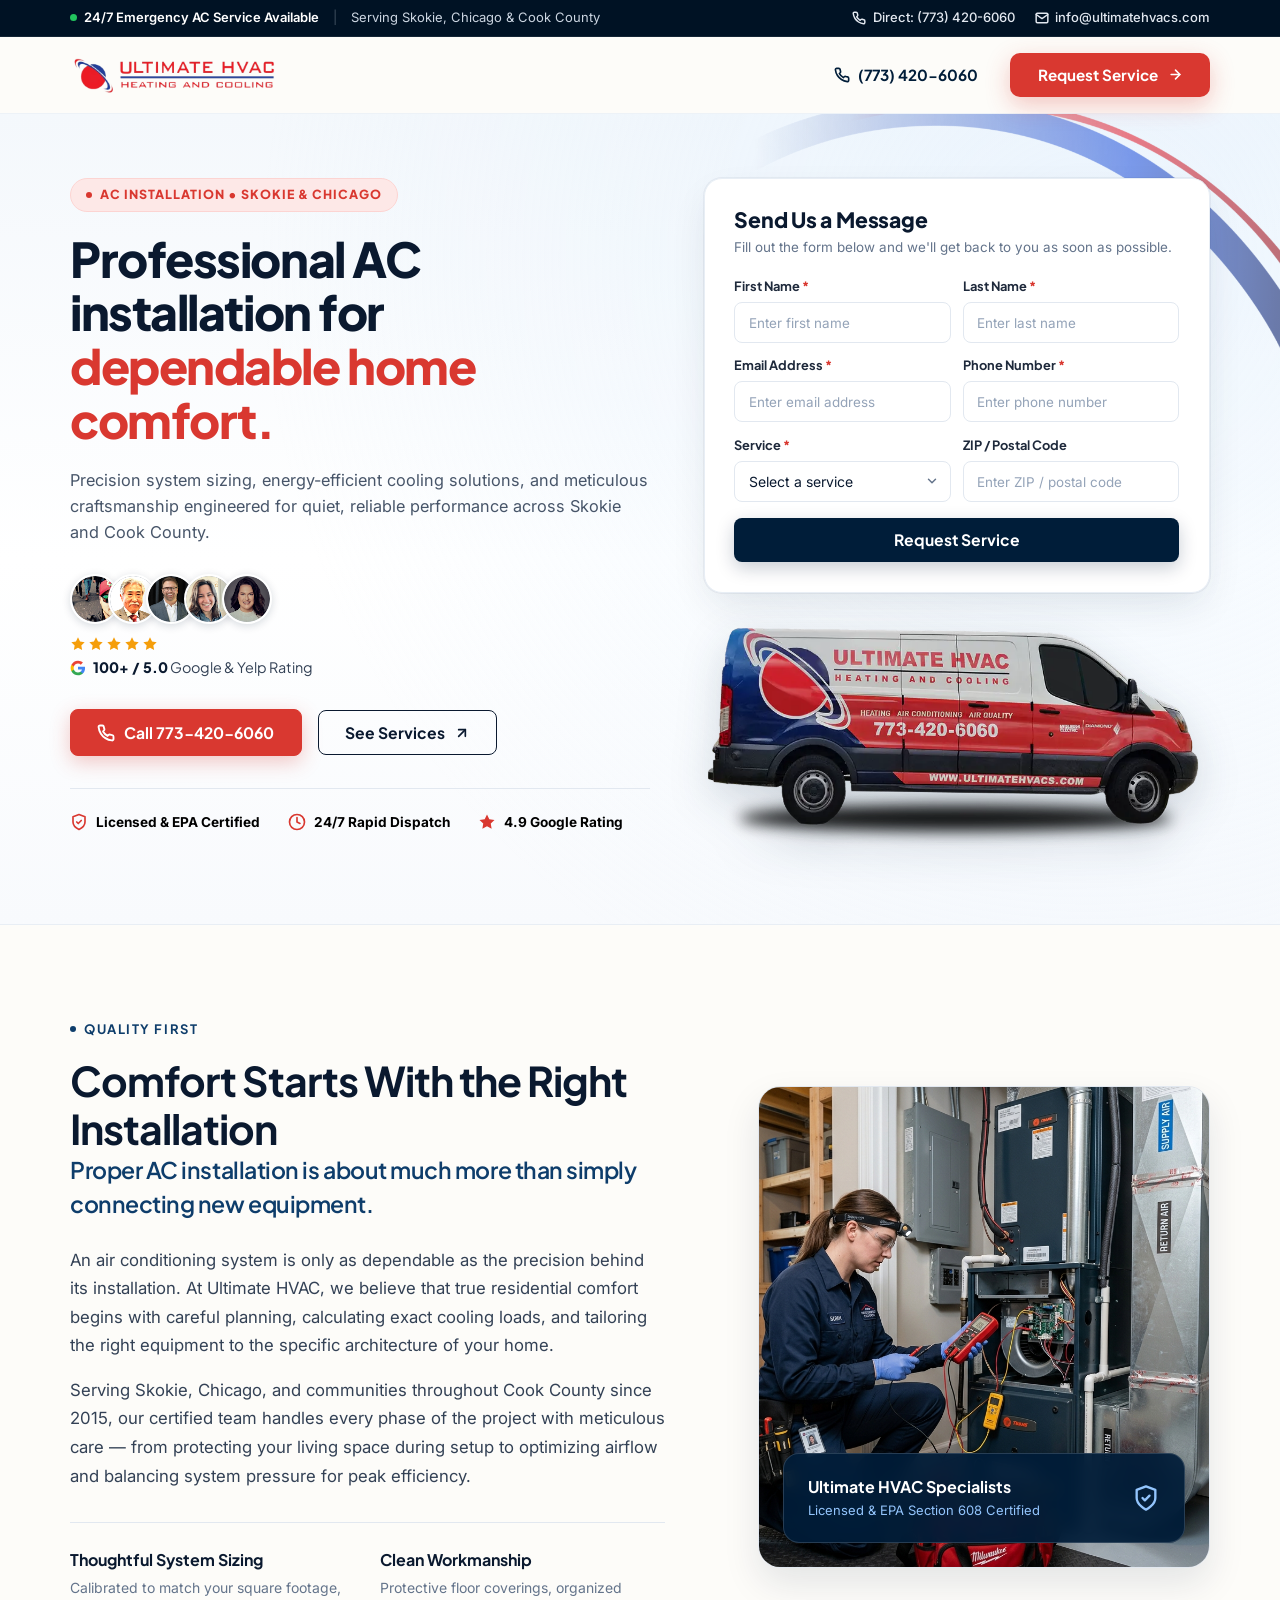
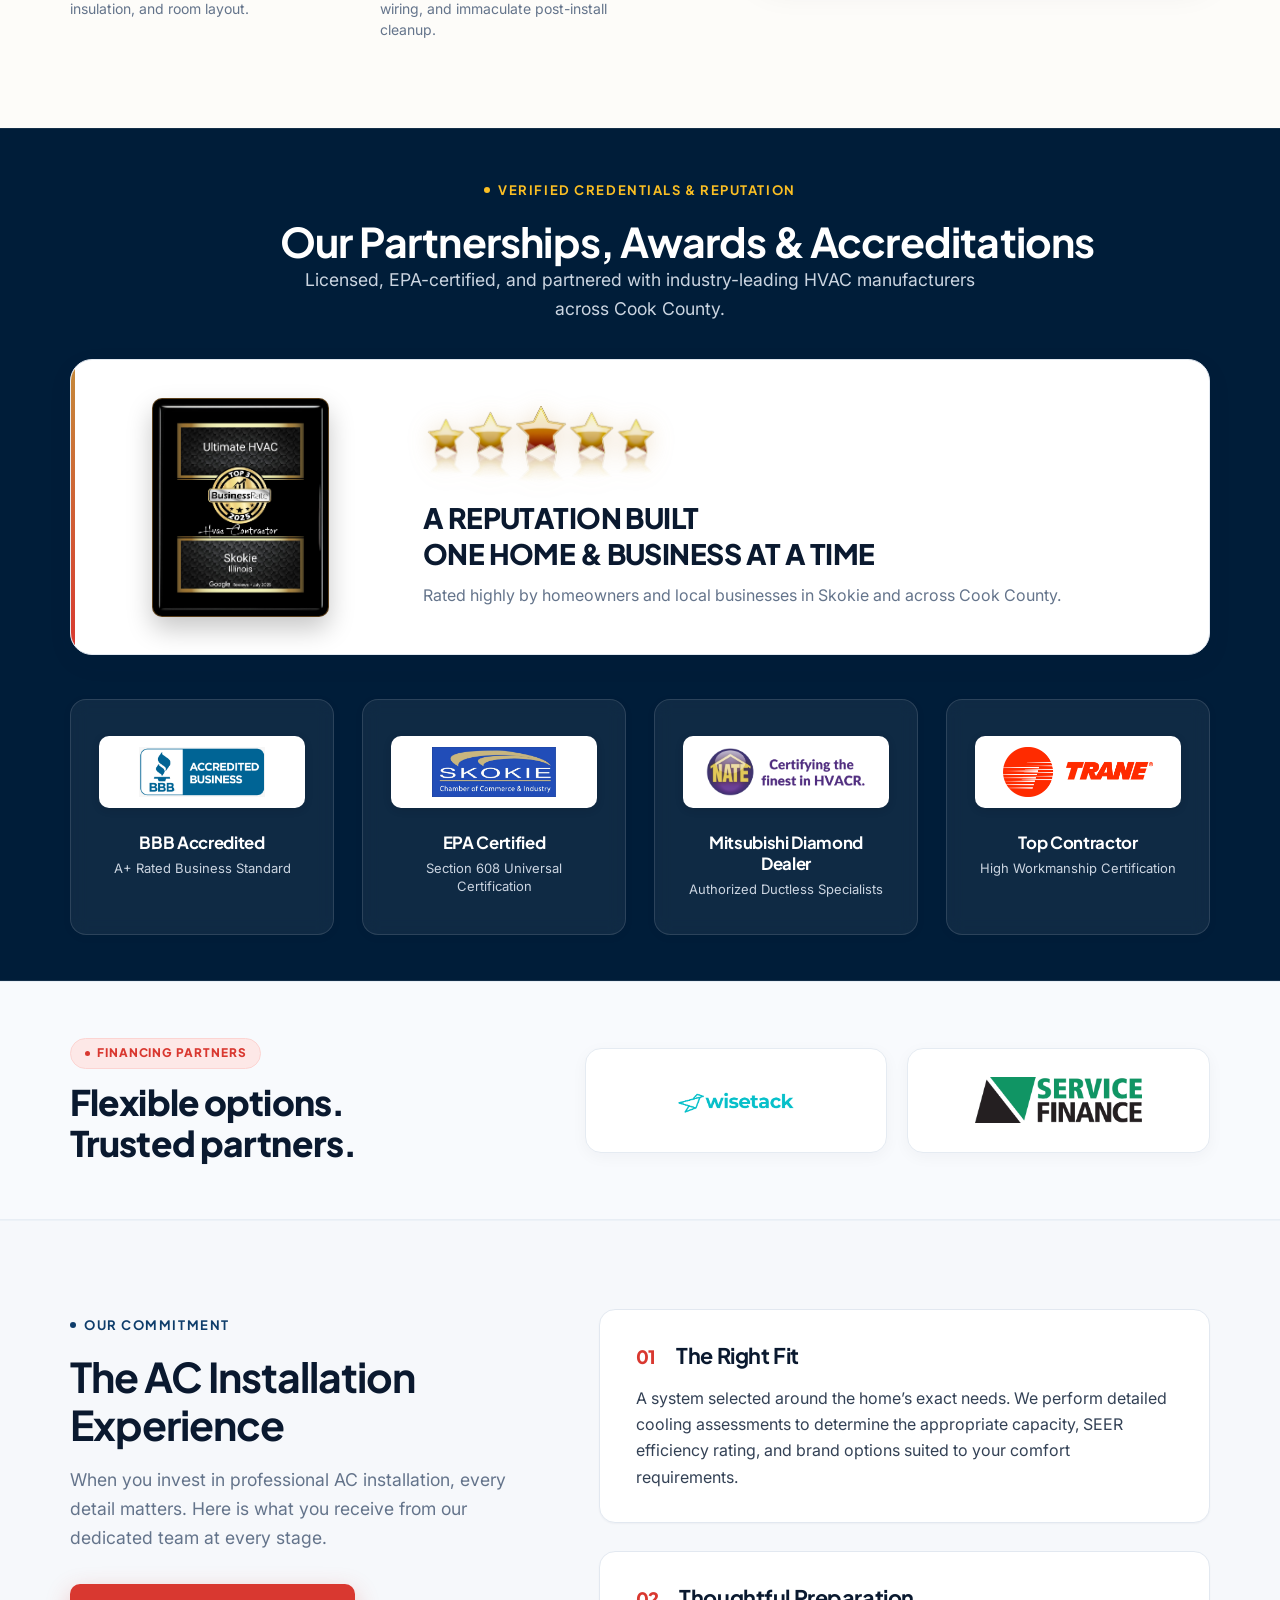
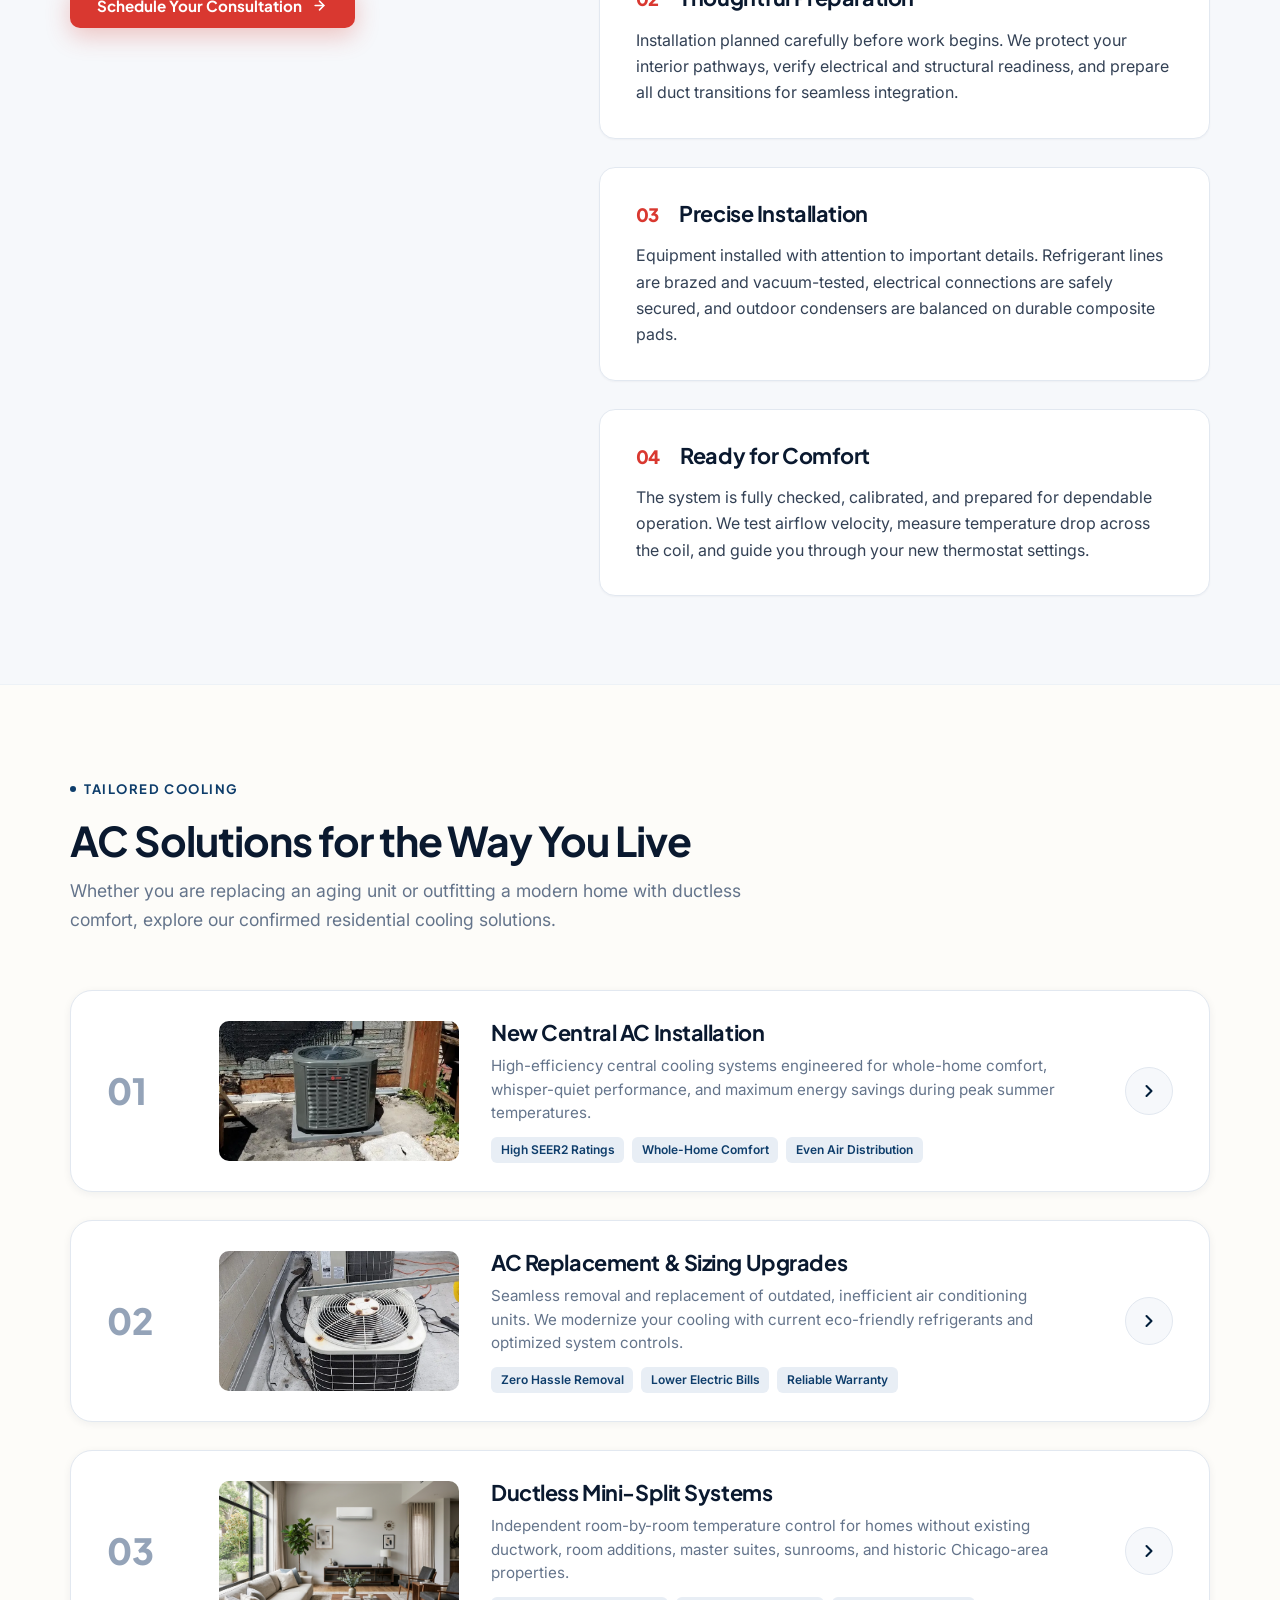
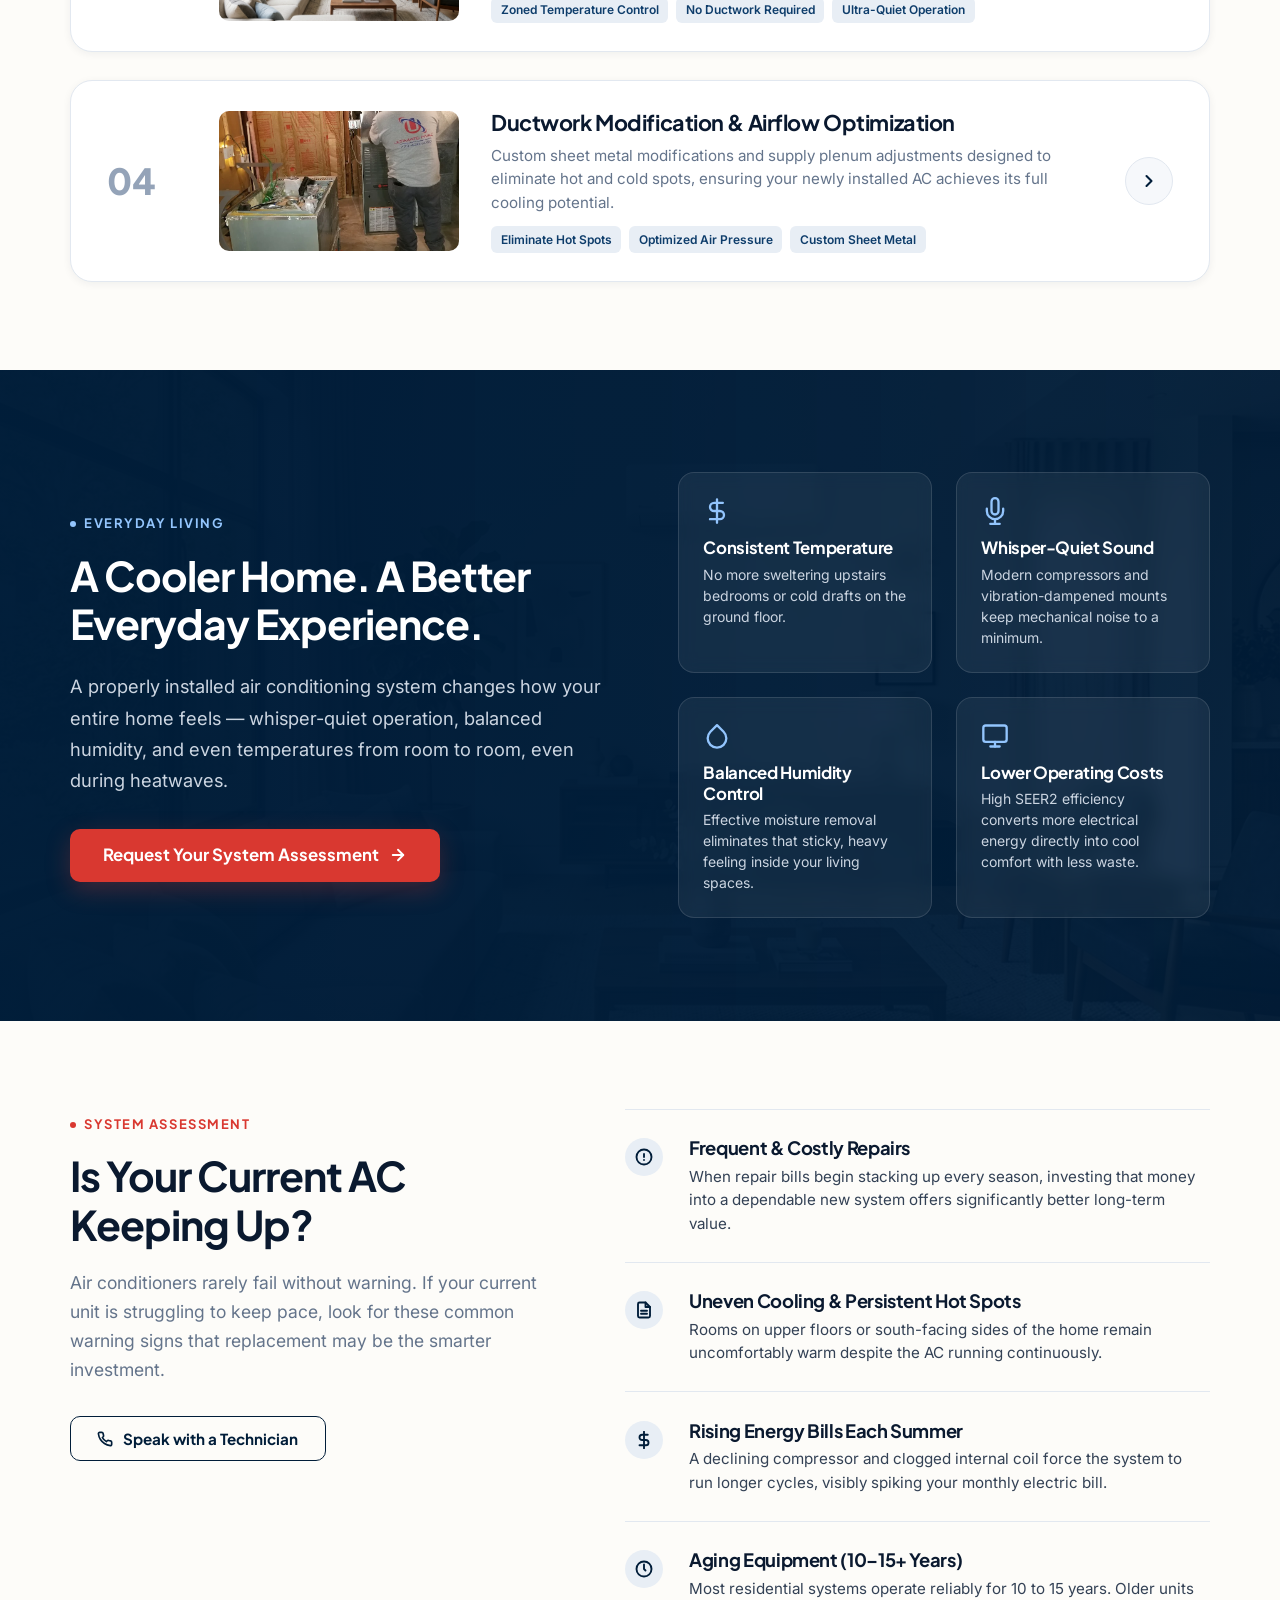
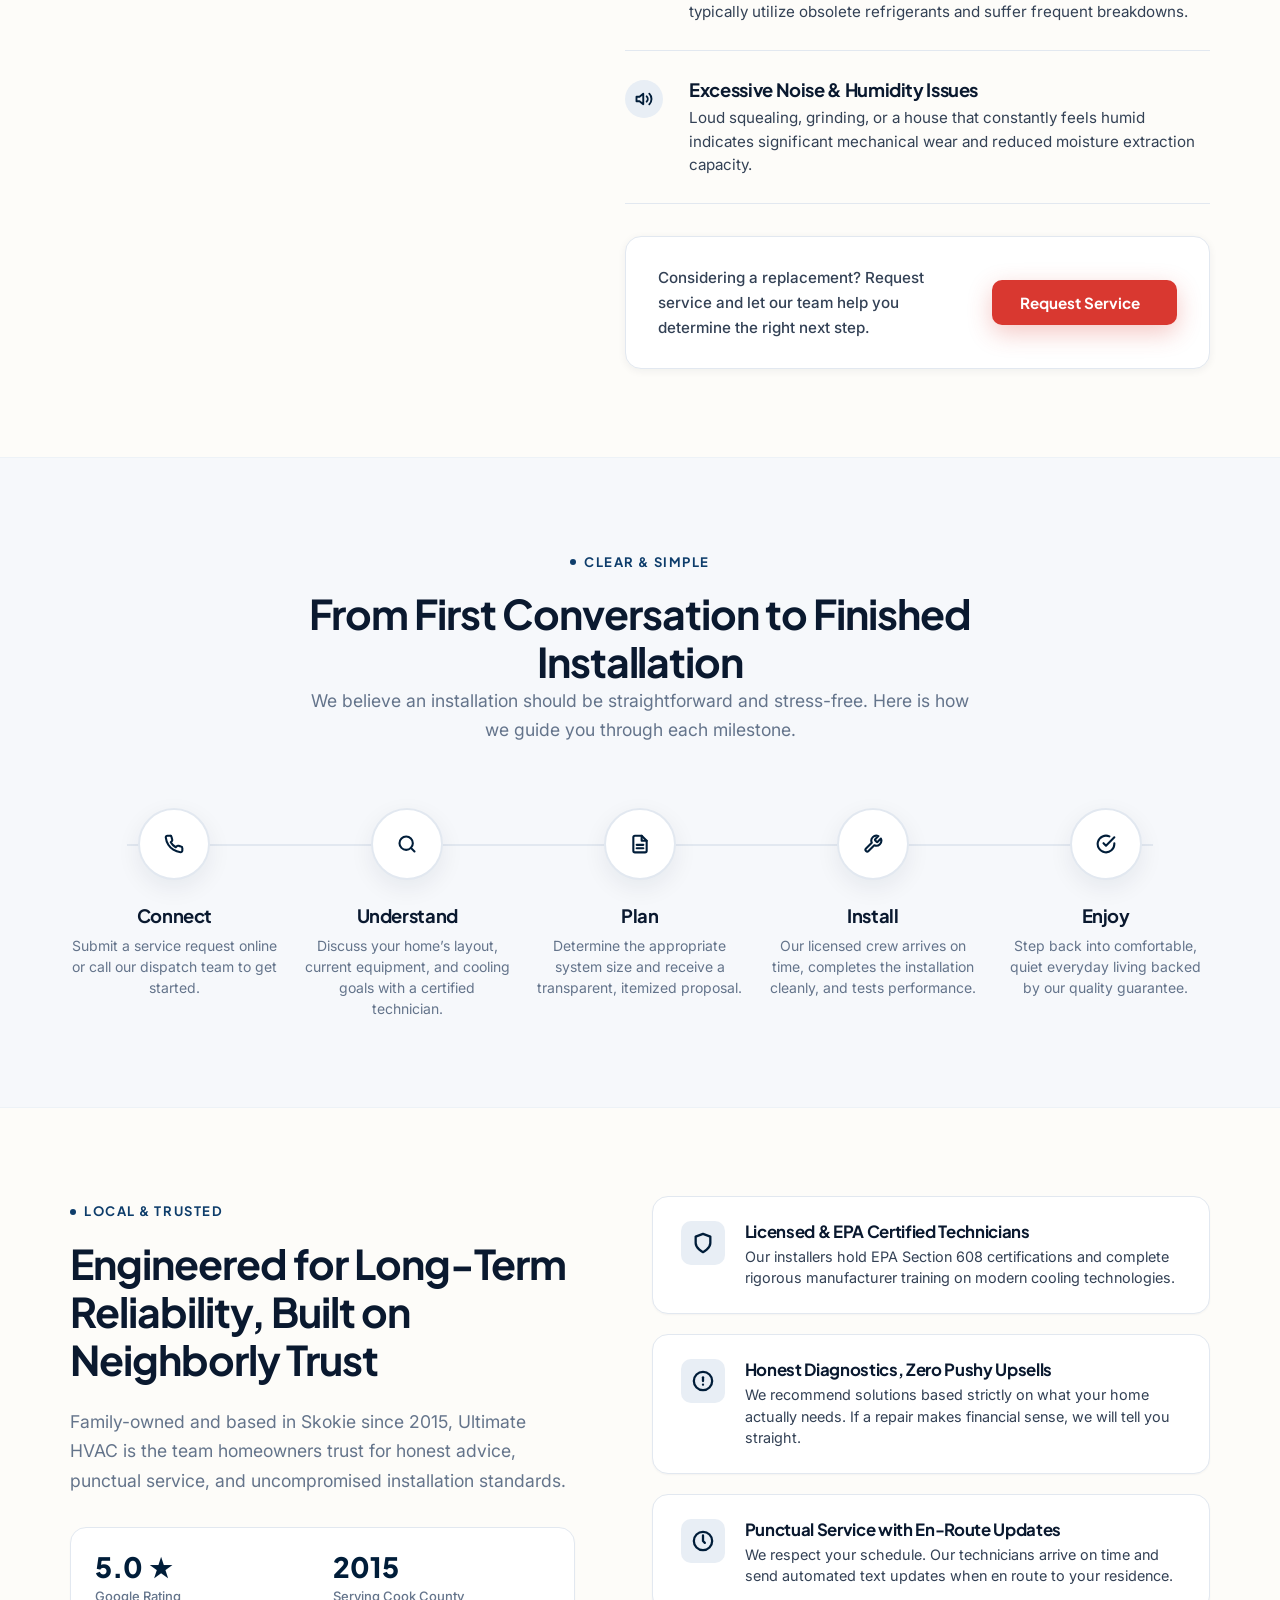
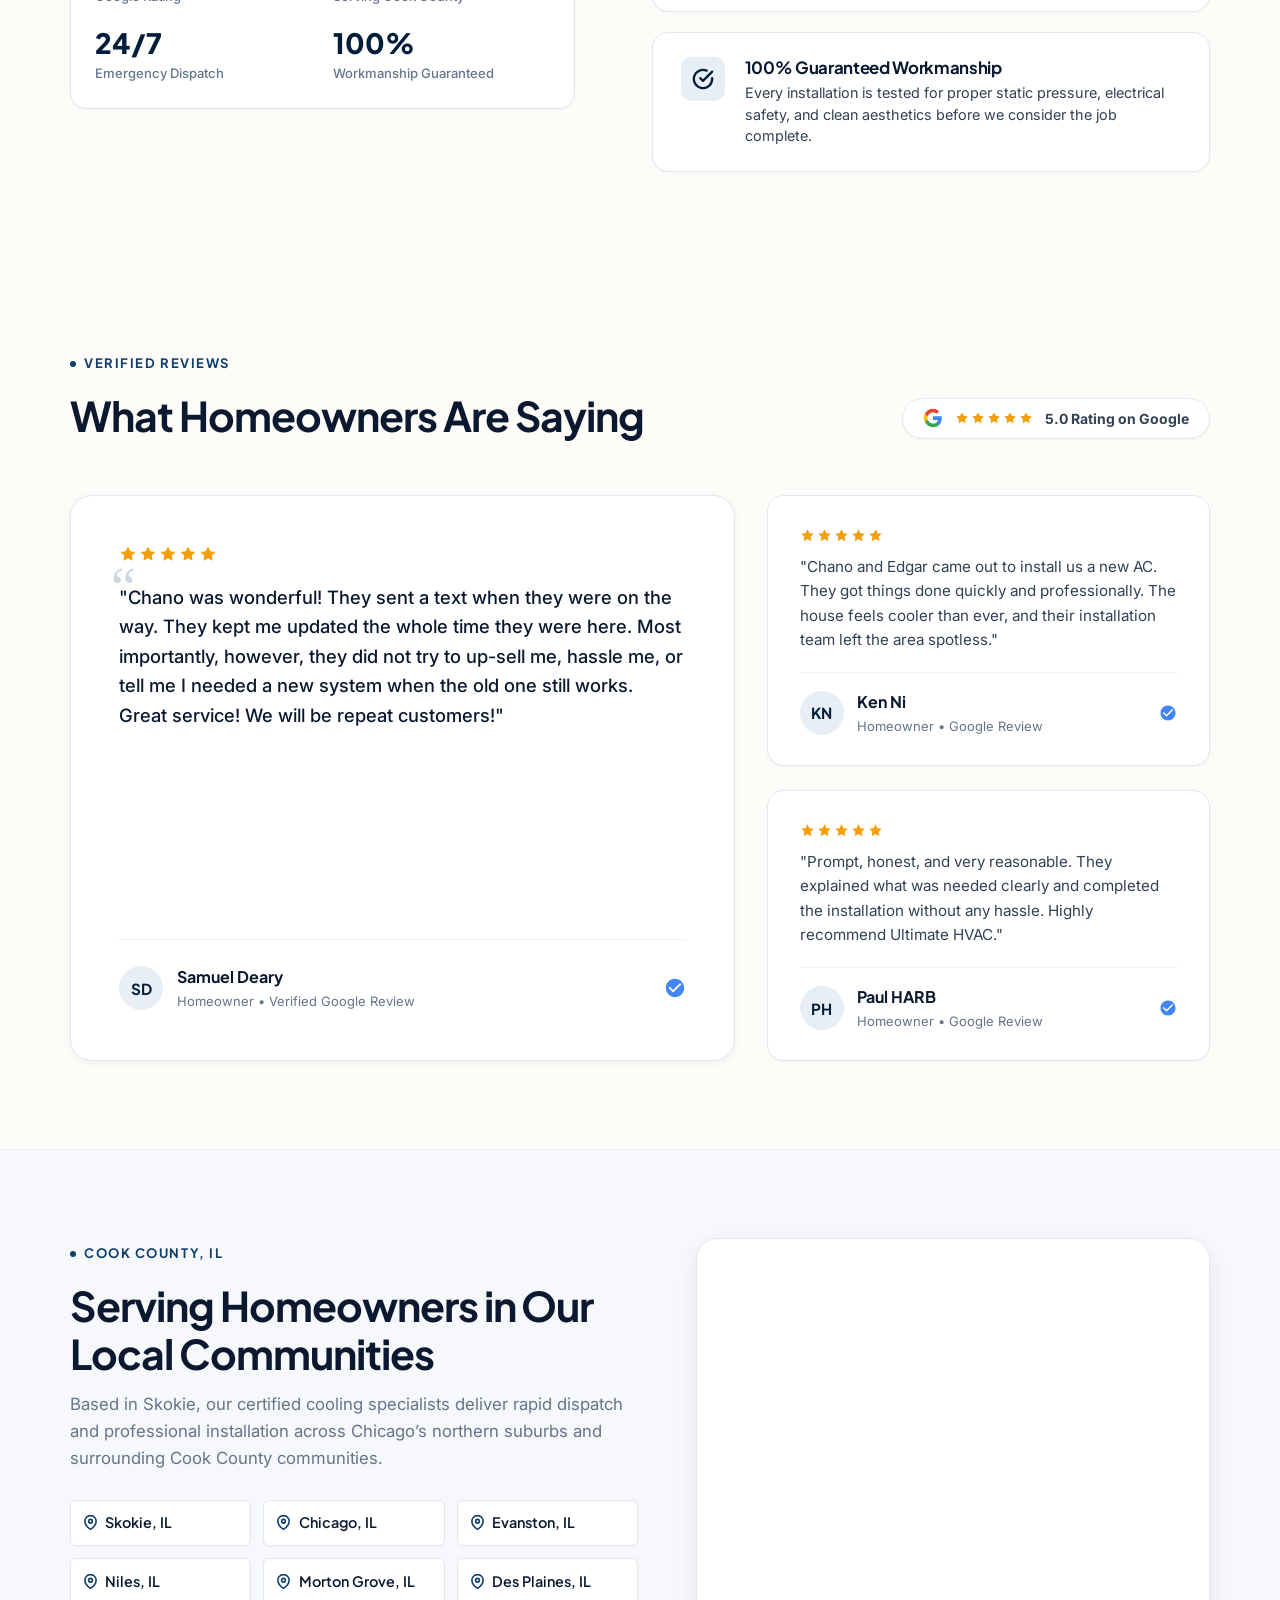
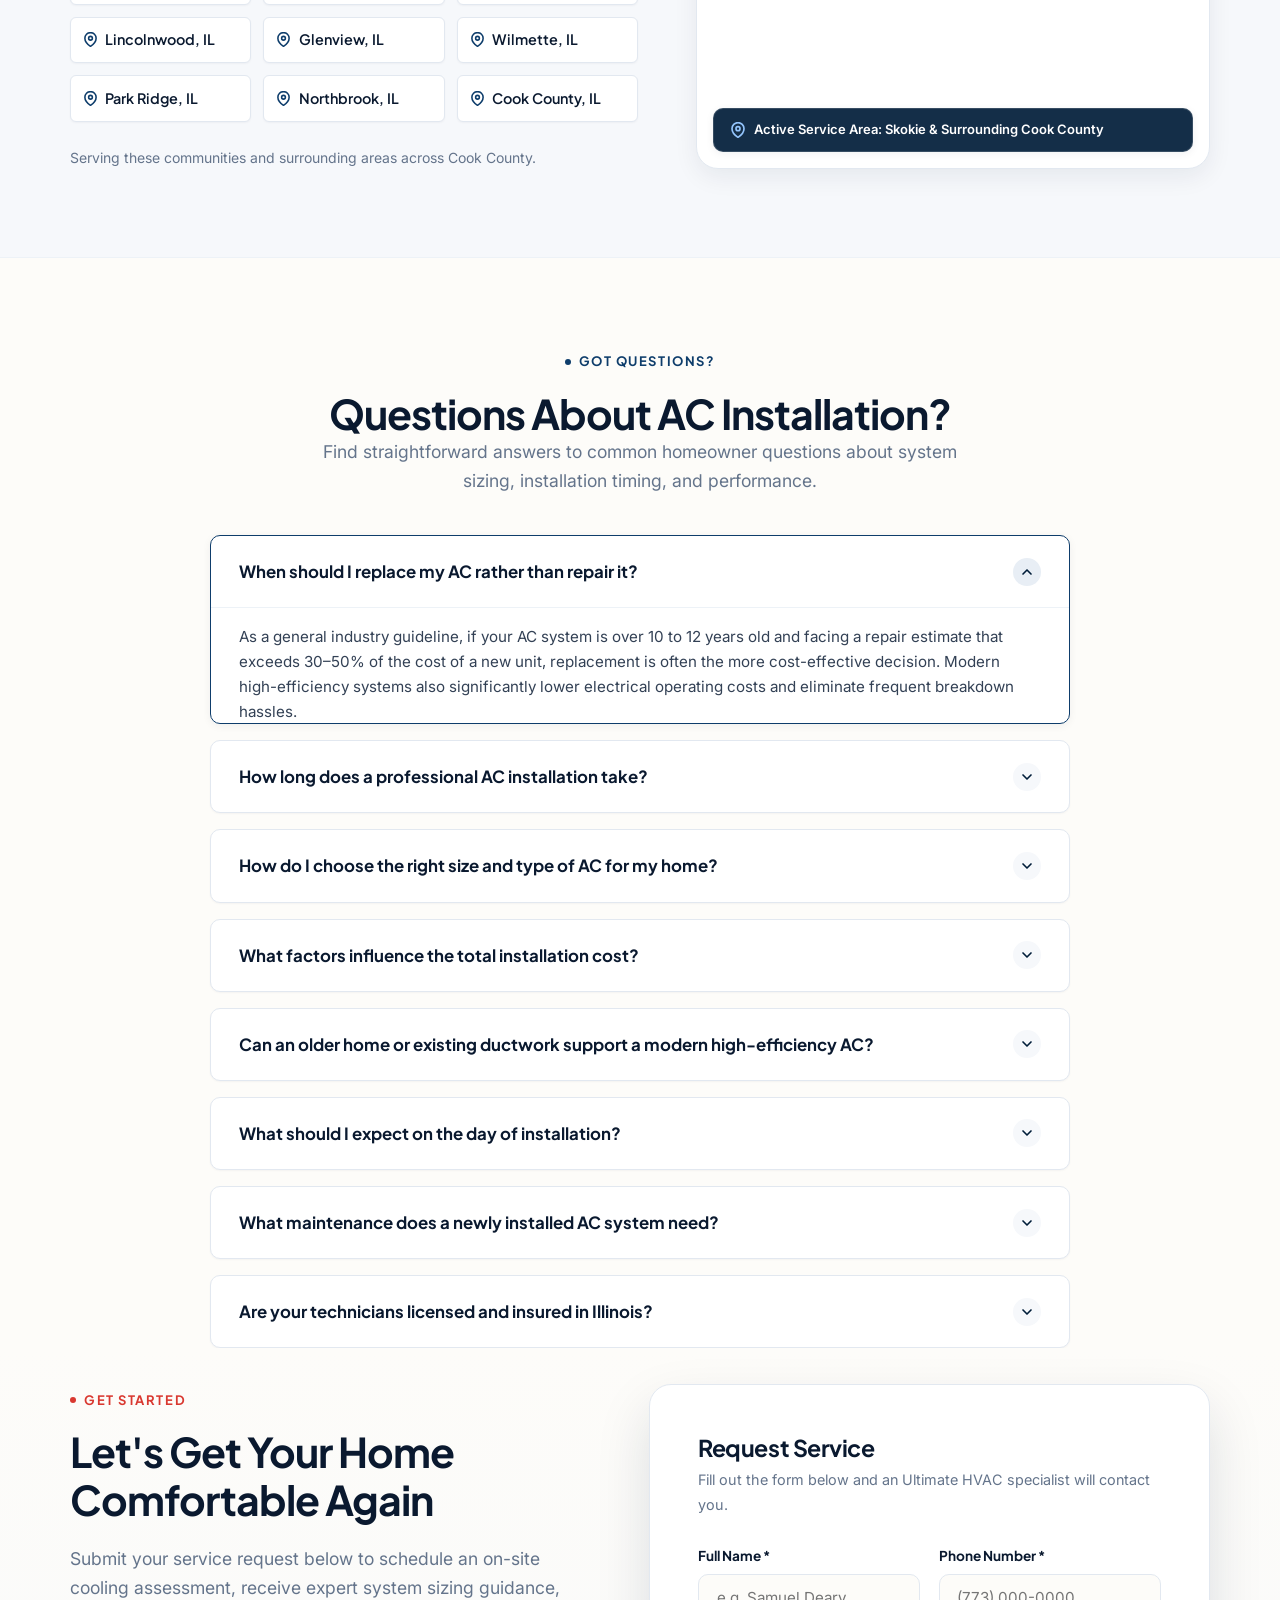
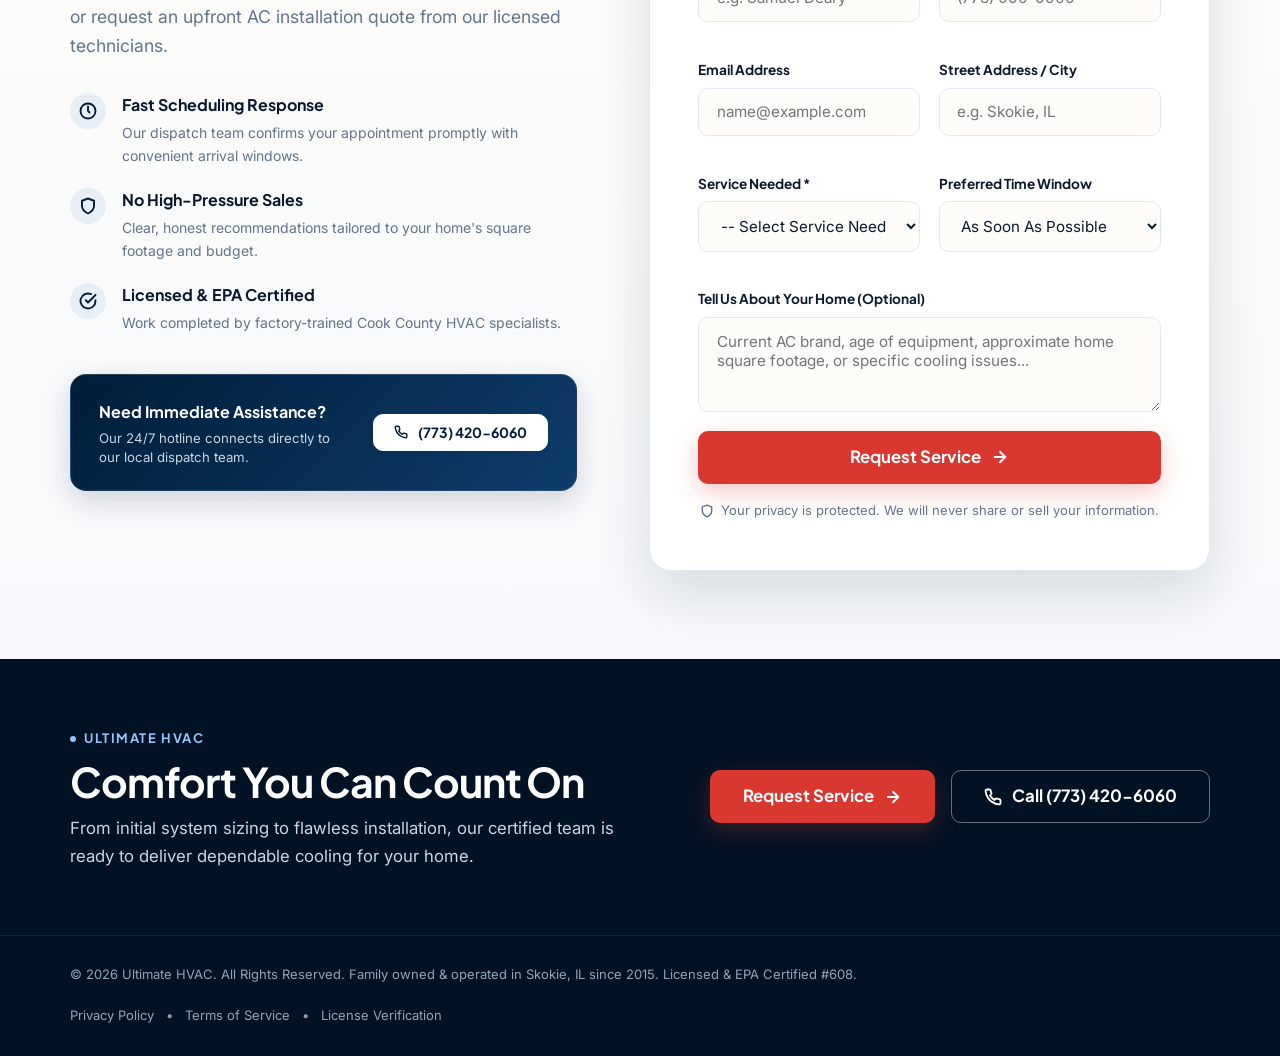
==== commit 8f2b1571: "Update hero section layout" ====
--- a/ac-installation/index.html
+++ b/ac-installation/index.html
@@ -108,12 +108,12 @@
 
   <main id="main-content">
     <!-- ==========================================================================
-         01 — PREMIUM HERO SECTION
+         01 — REDESIGNED HERO SECTION (REFERENCE MATCH)
          ========================================================================== -->
     <section class="hero-editorial" id="hero">
       <div class="hero-background-wrap" aria-hidden="true">
-        <img src="../assets/images/hero-ac-installation.jpg" alt="Professional AC Installation in progress" class="hero-bg-img" width="1920" height="1080">
-        <div class="hero-gradient-overlay"></div>
+        <img src="../assets/images/Hero Background.png" alt="" class="hero-bg-wave-img" width="1440" height="600" loading="eager">
+        <div class="hero-bg-gradient-fill"></div>
       </div>
 
       <div class="container hero-container">
@@ -122,140 +122,148 @@
           <div class="hero-editorial-content">
             <div class="hero-tagline-eyebrow">
               <span class="eyebrow-dot" aria-hidden="true"></span>
-              AC Installation
+              <span>AC INSTALLATION &bull; SKOKIE &amp; CHICAGO</span>
             </div>
 
             <h1 class="hero-editorial-h1" id="hero-title">
-              Professional AC installation for dependable home comfort.
+              Professional AC installation for <span class="hero-accent-text">dependable home comfort.</span>
             </h1>
 
             <p class="hero-lead-text">
               Precision system sizing, energy-efficient cooling solutions, and meticulous craftsmanship engineered for quiet, reliable performance across Skokie and Cook County.
             </p>
 
-            <!-- Google Rating Review Badge -->
-            <div class="hero-google-badge" id="hero-google-badge">
-              <svg class="google-logo-svg" width="20" height="20" viewBox="0 0 24 24" aria-hidden="true">
-                <path fill="#4285F4" d="M22.56 12.25c0-.78-.07-1.53-.2-2.25H12v4.26h5.92c-.26 1.37-1.04 2.53-2.21 3.31v2.77h3.57c2.08-1.92 3.28-4.74 3.28-8.09z"/>
-                <path fill="#34A853" d="M12 23c2.97 0 5.46-.98 7.28-2.66l-3.57-2.77c-.98.66-2.23 1.06-3.71 1.06-2.86 0-5.29-1.93-6.16-4.53H2.18v2.84C3.99 20.53 7.7 23 12 23z"/>
-                <path fill="#FBBC05" d="M5.84 14.09c-.22-.66-.35-1.36-.35-2.09s.13-1.43.35-2.09V7.06H2.18C1.43 8.55 1 10.22 1 12s.43 3.45 1.18 4.94l2.85-2.22.81-.63z"/>
-                <path fill="#EA4335" d="M12 5.38c1.62 0 3.06.56 4.21 1.64l3.15-3.15C17.45 2.09 14.97 1 12 1 7.7 1 3.99 3.47 2.18 7.06l3.66 2.84c.87-2.6 3.3-4.52 6.16-4.52z"/>
-              </svg>
-              <div class="stars-row" aria-hidden="true">
-                <svg width="15" height="15" viewBox="0 0 24 24" fill="#F59E0B"><polygon points="12 2 15.09 8.26 22 9.27 17 14.14 18.18 21.02 12 17.77 5.82 21.02 7 14.14 2 9.27 8.91 8.26 12 2"/></svg>
-                <svg width="15" height="15" viewBox="0 0 24 24" fill="#F59E0B"><polygon points="12 2 15.09 8.26 22 9.27 17 14.14 18.18 21.02 12 17.77 5.82 21.02 7 14.14 2 9.27 8.91 8.26 12 2"/></svg>
-                <svg width="15" height="15" viewBox="0 0 24 24" fill="#F59E0B"><polygon points="12 2 15.09 8.26 22 9.27 17 14.14 18.18 21.02 12 17.77 5.82 21.02 7 14.14 2 9.27 8.91 8.26 12 2"/></svg>
-                <svg width="15" height="15" viewBox="0 0 24 24" fill="#F59E0B"><polygon points="12 2 15.09 8.26 22 9.27 17 14.14 18.18 21.02 12 17.77 5.82 21.02 7 14.14 2 9.27 8.91 8.26 12 2"/></svg>
-                <svg width="15" height="15" viewBox="0 0 24 24" fill="#F59E0B"><polygon points="12 2 15.09 8.26 22 9.27 17 14.14 18.18 21.02 12 17.77 5.82 21.02 7 14.14 2 9.27 8.91 8.26 12 2"/></svg>
-              </div>
-              <span class="hero-google-rating-text"><strong>4.9 out of 5</strong> (100+ Reviews)</span>
-            </div>
-
+            <!-- Social Proof Avatar Stack & Google/Yelp Rating -->
+            <div class="hero-social-proof-block">
+              <div class="hero-avatar-stack" aria-label="Customer Reviews">
+                <img src="../assets/images/customer-avatar-1.png" alt="Samuel Deary - Verified Customer" class="hero-avatar-img" width="50" height="50" loading="eager">
+                <img src="../assets/images/customer-avatar-2.png" alt="Ken Ni - Verified Customer" class="hero-avatar-img" width="50" height="50" loading="eager">
+                <img src="../assets/images/customer-avatar-3.png" alt="Paul Harb - Verified Customer" class="hero-avatar-img" width="50" height="50" loading="eager">
+                <img src="../assets/images/customer-avatar-4.png" alt="Lisa M. - Verified Customer" class="hero-avatar-img" width="50" height="50" loading="eager">
+                <img src="../assets/images/customer-avatar-5.png" alt="Elena R. - Verified Customer" class="hero-avatar-img" width="50" height="50" loading="eager">
+              </div>
+
+              <div class="hero-rating-stack" id="hero-google-badge">
+                <div class="stars-row" aria-label="5 out of 5 stars">
+                  <svg width="16" height="16" viewBox="0 0 24 24" fill="#F59E0B" aria-hidden="true"><polygon points="12 2 15.09 8.26 22 9.27 17 14.14 18.18 21.02 12 17.77 5.82 21.02 7 14.14 2 9.27 8.91 8.26 12 2"/></svg>
+                  <svg width="16" height="16" viewBox="0 0 24 24" fill="#F59E0B" aria-hidden="true"><polygon points="12 2 15.09 8.26 22 9.27 17 14.14 18.18 21.02 12 17.77 5.82 21.02 7 14.14 2 9.27 8.91 8.26 12 2"/></svg>
+                  <svg width="16" height="16" viewBox="0 0 24 24" fill="#F59E0B" aria-hidden="true"><polygon points="12 2 15.09 8.26 22 9.27 17 14.14 18.18 21.02 12 17.77 5.82 21.02 7 14.14 2 9.27 8.91 8.26 12 2"/></svg>
+                  <svg width="16" height="16" viewBox="0 0 24 24" fill="#F59E0B" aria-hidden="true"><polygon points="12 2 15.09 8.26 22 9.27 17 14.14 18.18 21.02 12 17.77 5.82 21.02 7 14.14 2 9.27 8.91 8.26 12 2"/></svg>
+                  <svg width="16" height="16" viewBox="0 0 24 24" fill="#F59E0B" aria-hidden="true"><polygon points="12 2 15.09 8.26 22 9.27 17 14.14 18.18 21.02 12 17.77 5.82 21.02 7 14.14 2 9.27 8.91 8.26 12 2"/></svg>
+                </div>
+                <div class="hero-rating-score-line">
+                  <svg class="google-logo-svg" width="16" height="16" viewBox="0 0 24 24" aria-hidden="true">
+                    <path fill="#4285F4" d="M22.56 12.25c0-.78-.07-1.53-.2-2.25H12v4.26h5.92c-.26 1.37-1.04 2.53-2.21 3.31v2.77h3.57c2.08-1.92 3.28-4.74 3.28-8.09z"/>
+                    <path fill="#34A853" d="M12 23c2.97 0 5.46-.98 7.28-2.66l-3.57-2.77c-.98.66-2.23 1.06-3.71 1.06-2.86 0-5.29-1.93-6.16-4.53H2.18v2.84C3.99 20.53 7.7 23 12 23z"/>
+                    <path fill="#FBBC05" d="M5.84 14.09c-.22-.66-.35-1.36-.35-2.09s.13-1.43.35-2.09V7.06H2.18C1.43 8.55 1 10.22 1 12s.43 3.45 1.18 4.94l2.85-2.22.81-.63z"/>
+                    <path fill="#EA4335" d="M12 5.38c1.62 0 3.06.56 4.21 1.64l3.15-3.15C17.45 2.09 14.97 1 12 1 7.7 1 3.99 3.47 2.18 7.06l3.66 2.84c.87-2.6 3.3-4.52 6.16-4.52z"/>
+                  </svg>
+                  <span class="hero-rating-text-label"><strong>100+ / 5.0</strong> Google &amp; Yelp Rating</span>
+                </div>
+              </div>
+            </div>
+
+            <!-- Side-by-Side CTA Buttons -->
             <div class="hero-cta-group">
-              <a href="#hero-service-form" class="btn btn-primary btn-lg" id="hero-request-cta">
-                Request Service
-                <svg width="18" height="18" viewBox="0 0 24 24" fill="none" stroke="currentColor" stroke-width="2.5" stroke-linecap="round" stroke-linejoin="round" aria-hidden="true"><line x1="5" y1="12" x2="19" y2="12"/><polyline points="12 5 19 12 12 19"/></svg>
+              <a href="tel:773-420-6060" class="btn btn-primary btn-hero-call" id="hero-call-cta">
+                <svg width="18" height="18" viewBox="0 0 24 24" fill="none" stroke="currentColor" stroke-width="2.5" stroke-linecap="round" stroke-linejoin="round" aria-hidden="true"><path d="M22 16.92v3a2 2 0 0 1-2.18 2 19.79 19.79 0 0 1-8.63-3.07 19.5 19.5 0 0 1-6-6 19.79 19.79 0 0 1-3.07-8.67A2 2 0 0 1 4.11 2h3a2 2 0 0 1 2 1.72 12.84 12.84 0 0 0 .7 2.81 2 2 0 0 1-.45 2.11L8.09 9.91a16 16 0 0 0 6 6l1.27-1.27a2 2 0 0 1 2.11-.45 12.84 12.84 0 0 0 2.81.7A2 2 0 0 1 22 16.92z"/></svg>
+                Call 773-420-6060
               </a>
-              <a href="tel:773-420-6060" class="btn btn-outline-white btn-lg" id="hero-call-cta">
-                <svg width="18" height="18" viewBox="0 0 24 24" fill="none" stroke="currentColor" stroke-width="2.5" stroke-linecap="round" stroke-linejoin="round" aria-hidden="true"><path d="M22 16.92v3a2 2 0 0 1-2.18 2 19.79 19.79 0 0 1-8.63-3.07 19.5 19.5 0 0 1-6-6 19.79 19.79 0 0 1-3.07-8.67A2 2 0 0 1 4.11 2h3a2 2 0 0 1 2 1.72 12.84 12.84 0 0 0 .7 2.81 2 2 0 0 1-.45 2.11L8.09 9.91a16 16 0 0 0 6 6l1.27-1.27a2 2 0 0 1 2.11-.45 12.84 12.84 0 0 0 2.81.7A2 2 0 0 1 22 16.92z"/></svg>
-                Call (773) 420-6060
+              <a href="#hero-service-form" class="btn btn-outline-dark btn-hero-services" id="hero-services-cta">
+                See Services
+                <svg width="16" height="16" viewBox="0 0 24 24" fill="none" stroke="currentColor" stroke-width="2.5" stroke-linecap="round" stroke-linejoin="round" aria-hidden="true"><line x1="7" y1="17" x2="17" y2="7"/><polyline points="7 7 17 7 17 17"/></svg>
               </a>
             </div>
 
+            <!-- 3 Trust Badges -->
             <div class="hero-trust-strip">
               <div class="hero-trust-item">
-                <svg class="hero-trust-icon" width="16" height="16" viewBox="0 0 24 24" fill="none" stroke="currentColor" stroke-width="2.5" stroke-linecap="round" stroke-linejoin="round" aria-hidden="true"><path d="M12 22s8-4 8-10V5l-8-3-8 3v7c0 6 8 10 8 10z"/></svg>
-                <span>Licensed & EPA Certified</span>
+                <svg class="hero-trust-icon" width="18" height="18" viewBox="0 0 24 24" fill="none" stroke="currentColor" stroke-width="2.2" stroke-linecap="round" stroke-linejoin="round" aria-hidden="true"><path d="M12 22s8-4 8-10V5l-8-3-8 3v7c0 6 8 10 8 10z"/><polyline points="9 12 11 14 15 10"/></svg>
+                <span>Licensed &amp; EPA Certified</span>
               </div>
               <div class="hero-trust-item">
-                <svg class="hero-trust-icon" width="16" height="16" viewBox="0 0 24 24" fill="none" stroke="currentColor" stroke-width="2.5" stroke-linecap="round" stroke-linejoin="round" aria-hidden="true"><circle cx="12" cy="12" r="10"/><polyline points="12 6 12 12 16 14"/></svg>
+                <svg class="hero-trust-icon" width="18" height="18" viewBox="0 0 24 24" fill="none" stroke="currentColor" stroke-width="2.2" stroke-linecap="round" stroke-linejoin="round" aria-hidden="true"><circle cx="12" cy="12" r="10"/><polyline points="12 6 12 12 16 14"/></svg>
                 <span>24/7 Rapid Dispatch</span>
               </div>
               <div class="hero-trust-item">
-                <svg class="hero-trust-icon" width="16" height="16" viewBox="0 0 24 24" fill="currentColor" aria-hidden="true"><polygon points="12 2 15.09 8.26 22 9.27 17 14.14 18.18 21.02 12 17.77 5.82 21.02 7 14.14 2 9.27 8.91 8.26 12 2"/></svg>
+                <svg class="hero-trust-icon" width="18" height="18" viewBox="0 0 24 24" fill="currentColor" aria-hidden="true"><polygon points="12 2 15.09 8.26 22 9.27 17 14.14 18.18 21.02 12 17.77 5.82 21.02 7 14.14 2 9.27 8.91 8.26 12 2"/></svg>
                 <span>4.9 Google Rating</span>
               </div>
             </div>
           </div>
 
-          <!-- Right Embedded Form Column -->
-          <div class="hero-form-wrapper" id="hero-request-form-card">
-            <div class="service-form-card hero-service-form">
-              <div class="hero-form-header">
-                <span class="hero-form-tag">Fast Response</span>
-                <h3 class="form-header-title">Request Service</h3>
-                <p class="form-header-subtitle">Schedule your AC installation or free sizing consultation.</p>
-              </div>
-
-              <form class="ac-service-request-form" id="hero-service-form" novalidate>
-                <div class="form-row">
+          <!-- Right Embedded Form & Van Column -->
+          <div class="hero-right-column">
+            <!-- White Card Container: Send Us a Message -->
+            <div class="hero-form-card" id="hero-request-form-card">
+              <div class="hero-card-header">
+                <h2 class="hero-card-title">Send Us a Message</h2>
+                <p class="hero-card-subtitle">Fill out the form below and we'll get back to you as soon as possible.</p>
+              </div>
+
+              <form class="ac-service-request-form hero-grid-form" id="hero-service-form" novalidate>
+                <!-- Row 1: First Name / Last Name -->
+                <div class="form-grid-2col">
                   <div class="form-group">
-                    <label for="hero-fullname" class="form-label">Full Name *</label>
-                    <input type="text" id="hero-fullname" name="fullname" class="form-control" placeholder="e.g. Samuel Deary" required>
-                    <div class="field-error-msg">Please enter your full name</div>
+                    <label for="hero-firstname" class="form-label">First Name <span class="text-req">*</span></label>
+                    <input type="text" id="hero-firstname" name="firstname" class="form-control" placeholder="Enter first name" required>
+                    <div class="field-error-msg">Please enter first name</div>
                   </div>
-
                   <div class="form-group">
-                    <label for="hero-phone" class="form-label">Phone Number *</label>
-                    <input type="tel" id="hero-phone" name="phone" class="form-control" placeholder="(773) 000-0000" required>
-                    <div class="field-error-msg">Please enter a valid phone number</div>
+                    <label for="hero-lastname" class="form-label">Last Name <span class="text-req">*</span></label>
+                    <input type="text" id="hero-lastname" name="lastname" class="form-control" placeholder="Enter last name" required>
+                    <div class="field-error-msg">Please enter last name</div>
                   </div>
                 </div>
 
-                <div class="form-row">
+                <!-- Row 2: Email Address / Phone Number -->
+                <div class="form-grid-2col">
                   <div class="form-group">
-                    <label for="hero-email" class="form-label">Email Address</label>
-                    <input type="email" id="hero-email" name="email" class="form-control" placeholder="name@example.com">
-                    <div class="field-error-msg">Please enter a valid email address</div>
+                    <label for="hero-email" class="form-label">Email Address <span class="text-req">*</span></label>
+                    <input type="email" id="hero-email" name="email" class="form-control" placeholder="Enter email address" required>
+                    <div class="field-error-msg">Please enter a valid email</div>
                   </div>
-
                   <div class="form-group">
-                    <label for="hero-address" class="form-label">Street Address / City</label>
-                    <input type="text" id="hero-address" name="address" class="form-control" placeholder="e.g. Skokie, IL">
+                    <label for="hero-phone" class="form-label">Phone Number <span class="text-req">*</span></label>
+                    <input type="tel" id="hero-phone" name="phone" class="form-control" placeholder="Enter phone number" required>
+                    <div class="field-error-msg">Please enter a phone number</div>
                   </div>
                 </div>
 
-                <div class="form-row">
+                <!-- Row 3: Service / ZIP Code -->
+                <div class="form-grid-2col">
                   <div class="form-group">
-                    <label for="hero-service_type" class="form-label">Service Needed *</label>
-                    <select id="hero-service_type" name="service_type" class="form-control" required>
-                      <option value="">-- Select Service Needed --</option>
-                      <option value="New Central AC Installation">New Central AC Installation</option>
-                      <option value="AC Replacement & Upgrade">AC System Replacement</option>
-                      <option value="Ductless Mini-Split Installation">Ductless Mini-Split Installation</option>
-                      <option value="Ductwork & Airflow Optimization">Ductwork & Airflow Optimization</option>
-                      <option value="System Sizing Consultation">Free Sizing Consultation</option>
-                      <option value="Emergency AC Service">Emergency AC Service</option>
-                    </select>
+                    <label for="hero-service_type" class="form-label">Service <span class="text-req">*</span></label>
+                    <div class="select-wrapper">
+                      <select id="hero-service_type" name="service_type" class="form-control" required>
+                        <option value="">Select a service</option>
+                        <option value="New Central AC Installation">New Central AC Installation</option>
+                        <option value="AC System Replacement">AC System Replacement</option>
+                        <option value="Ductless Mini-Split Installation">Ductless Mini-Split Installation</option>
+                        <option value="Ductwork & Airflow Optimization">Ductwork & Airflow Optimization</option>
+                        <option value="Free Sizing Consultation">Free Sizing Consultation</option>
+                        <option value="Emergency AC Service">Emergency AC Service</option>
+                      </select>
+                      <svg class="select-caret" width="14" height="14" viewBox="0 0 24 24" fill="none" stroke="currentColor" stroke-width="2.5" stroke-linecap="round" stroke-linejoin="round" aria-hidden="true"><polyline points="6 9 12 15 18 9"/></svg>
+                    </div>
                     <div class="field-error-msg">Please select a service</div>
                   </div>
-
                   <div class="form-group">
-                    <label for="hero-preferred_time" class="form-label">Preferred Time</label>
-                    <select id="hero-preferred_time" name="preferred_time" class="form-control">
-                      <option value="As Soon As Possible">As Soon As Possible</option>
-                      <option value="Morning (7:00 AM - 12:00 PM)">Morning (7 AM - 12 PM)</option>
-                      <option value="Afternoon (12:00 PM - 5:00 PM)">Afternoon (12 PM - 5 PM)</option>
-                      <option value="Weekend / Emergency">Emergency / Specific Day</option>
-                    </select>
+                    <label for="hero-zip" class="form-label">ZIP / Postal Code</label>
+                    <input type="text" id="hero-zip" name="zip" class="form-control" placeholder="Enter ZIP / postal code" maxlength="10">
                   </div>
                 </div>
 
-                <div class="form-group">
-                  <label for="hero-notes" class="form-label">Tell Us About Your Home (Optional)</label>
-                  <textarea id="hero-notes" name="notes" class="form-control" placeholder="Current AC brand, age, square footage..."></textarea>
-                </div>
-
-                <button type="submit" class="btn btn-primary btn-lg" style="width: 100%;">
+                <!-- Full-width Primary Submit Button -->
+                <button type="submit" class="btn btn-hero-submit" id="hero-submit-btn">
                   Request Service
-                  <svg width="18" height="18" viewBox="0 0 24 24" fill="none" stroke="currentColor" stroke-width="2.5" stroke-linecap="round" stroke-linejoin="round" aria-hidden="true"><line x1="5" y1="12" x2="19" y2="12"/><polyline points="12 5 19 12 12 19"/></svg>
                 </button>
-
-                <div class="form-privacy-note">
-                  <svg width="14" height="14" viewBox="0 0 24 24" fill="none" stroke="currentColor" stroke-width="2.5" stroke-linecap="round" stroke-linejoin="round" aria-hidden="true"><path d="M12 22s8-4 8-10V5l-8-3-8 3v7c0 6 8 10 8 10z"/></svg>
-                  <span>Your privacy is protected. Never shared or sold.</span>
-                </div>
               </form>
+            </div>
+
+            <!-- Branded Company Van Fleet Image -->
+            <div class="hero-van-container">
+              <img src="../assets/images/Van.webp" alt="Ultimate HVAC Branded Fleet Service Van" class="hero-van-img" width="580" height="240" loading="eager">
             </div>
           </div>
         </div>
@@ -319,7 +327,114 @@
     </section>
 
     <!-- ==========================================================================
-         03 — AC INSTALLATION EXPERIENCE
+         03 — VERIFIED CREDENTIALS & REPUTATION SPOTLIGHT
+         ========================================================================== -->
+    <section class="credibility-section section-padding" id="partnerships-section">
+      <div class="container">
+        <div class="credibility-header-wrap">
+          <div class="eyebrow eyebrow-gold">
+            <span class="eyebrow-dot" aria-hidden="true"></span>
+            Verified Credentials &amp; Reputation
+          </div>
+          <h2>Our Partnerships, Awards &amp; Accreditations</h2>
+          <p class="lead-p">
+            Licensed, EPA-certified, and partnered with industry-leading HVAC manufacturers across Cook County.
+          </p>
+        </div>
+
+        <!-- Reputation Spotlight Card -->
+        <div class="reputation-spotlight-card" id="reputation-spotlight">
+          <div class="reputation-plaque-col">
+            <div class="reputation-plaque-frame">
+              <img src="../assets/images/award-plaque-BR532048-2.jpg" alt="Ultimate HVAC - Top 3 Business Rate 2025 HVAC Contractor Skokie, Illinois Award Plaque" class="reputation-plaque-img" width="170" height="212" loading="lazy">
+            </div>
+          </div>
+          <div class="reputation-content-col">
+            <div class="reputation-stars-wrap">
+              <img src="../assets/images/stars.png" alt="5 Star Rated HVAC Contractor" class="reputation-stars-img" width="300" height="75" loading="lazy">
+            </div>
+            <h3 class="reputation-heading">
+              A REPUTATION BUILT<br>ONE HOME &amp; BUSINESS AT A TIME
+            </h3>
+            <p class="reputation-subtext">
+              Rated highly by homeowners and local businesses in Skokie and across Cook County.
+            </p>
+          </div>
+        </div>
+
+        <!-- Partner Accreditation Cards Grid -->
+        <div class="credibility-wall-grid">
+          <!-- BBB Card -->
+          <div class="credibility-card" id="partner-bbb">
+            <div class="credibility-logo-box">
+              <img src="../assets/images/bbb-accredited.png" alt="Better Business Bureau Accredited Business Logo" class="credibility-logo-img" width="160" height="50" loading="lazy">
+            </div>
+            <h3 class="credibility-card-title">BBB Accredited</h3>
+            <div class="credibility-card-sub">A+ Rated Business Standard</div>
+          </div>
+
+          <!-- EPA Card -->
+          <div class="credibility-card" id="partner-epa">
+            <div class="credibility-logo-box">
+              <img src="../assets/images/epa-certified.jpg" alt="EPA Section 608 Certified HVAC Technicians Logo" class="credibility-logo-img" width="150" height="50" loading="lazy">
+            </div>
+            <h3 class="credibility-card-title">EPA Certified</h3>
+            <div class="credibility-card-sub">Section 608 Universal Certification</div>
+          </div>
+
+          <!-- Mitsubishi Diamond Dealer Card -->
+          <div class="credibility-card" id="partner-mitsubishi">
+            <div class="credibility-logo-box">
+              <img src="../assets/images/mitsubishi-diamond-dealer.png" alt="Mitsubishi Electric Diamond Dealer Logo" class="credibility-logo-img" width="170" height="50" loading="lazy">
+            </div>
+            <h3 class="credibility-card-title">Mitsubishi Diamond Dealer</h3>
+            <div class="credibility-card-sub">Authorized Ductless Specialists</div>
+          </div>
+
+          <!-- Top Contractor / Rheem Pro Partner Card -->
+          <div class="credibility-card" id="partner-top-contractor">
+            <div class="credibility-logo-box">
+              <img src="../assets/images/top-contractor.png" alt="Top Contractor & Rheem Pro Partner Logo" class="credibility-logo-img" width="170" height="50" loading="lazy">
+            </div>
+            <h3 class="credibility-card-title">Top Contractor</h3>
+            <div class="credibility-card-sub">High Workmanship Certification</div>
+          </div>
+        </div>
+      </div>
+    </section>
+
+    <!-- ==========================================================================
+         04 — FINANCING PARTNERS
+         ========================================================================== -->
+    <section class="financing-section" id="financing-partners">
+      <div class="container">
+        <div class="financing-layout-grid">
+          <!-- Left Column: Eyebrow + 2-Line Heading -->
+          <div class="financing-title-col">
+            <div class="financing-eyebrow">
+              <span class="eyebrow-dot" aria-hidden="true"></span>
+              <span>FINANCING PARTNERS</span>
+            </div>
+            <h2 class="financing-heading">
+              Flexible options.<br>Trusted partners.
+            </h2>
+          </div>
+
+          <!-- Right Column: 2 White Cards -->
+          <div class="financing-cards-grid">
+            <div class="financing-card">
+              <img src="../assets/images/wisetacklogo.png" alt="Wisetack Consumer Financing" class="financing-logo-img" width="220" height="52" loading="lazy">
+            </div>
+            <div class="financing-card">
+              <img src="../assets/images/Service-Company-2048x565.webp" alt="Service Finance Company" class="financing-logo-img" width="240" height="58" loading="lazy">
+            </div>
+          </div>
+        </div>
+      </div>
+    </section>
+
+    <!-- ==========================================================================
+         05 — AC INSTALLATION EXPERIENCE
          ========================================================================== -->
     <section class="experience-section section-padding" id="experience">
       <div class="container">
@@ -806,63 +921,7 @@
     </section>
 
     <!-- ==========================================================================
-         09 — OUR PARTNERSHIPS AND ACCREDITATIONS (MANDATORY SECTION)
-         ========================================================================== -->
-    <section class="credibility-section section-padding" id="partnerships-section">
-      <div class="container">
-        <div class="credibility-header-wrap">
-          <div class="eyebrow eyebrow-gold">
-            <span class="eyebrow-dot" aria-hidden="true"></span>
-            Verified Credentials
-          </div>
-          <h2>Our Partnerships and Accreditations</h2>
-          <p class="lead-p">
-            Trusted. Qualified. Established. We partner with industry-leading manufacturers and adhere to strict licensing and environmental safety standards.
-          </p>
-        </div>
-
-        <div class="credibility-wall-grid">
-          <!-- BBB Card -->
-          <div class="credibility-card" id="partner-bbb">
-            <div class="credibility-logo-box">
-              <img src="../assets/images/bbb-accredited.png" alt="Better Business Bureau Accredited Business Logo" class="credibility-logo-img" width="160" height="50" loading="lazy">
-            </div>
-            <h3 class="credibility-card-title">BBB Accredited</h3>
-            <div class="credibility-card-sub">A+ Rated Business Standard</div>
-          </div>
-
-          <!-- EPA Card -->
-          <div class="credibility-card" id="partner-epa">
-            <div class="credibility-logo-box">
-              <img src="../assets/images/epa-certified.jpg" alt="EPA Section 608 Certified HVAC Technicians Logo" class="credibility-logo-img" width="150" height="50" loading="lazy">
-            </div>
-            <h3 class="credibility-card-title">EPA Certified</h3>
-            <div class="credibility-card-sub">Section 608 Universal Certification</div>
-          </div>
-
-          <!-- Mitsubishi Diamond Dealer Card -->
-          <div class="credibility-card" id="partner-mitsubishi">
-            <div class="credibility-logo-box">
-              <img src="../assets/images/mitsubishi-diamond-dealer.png" alt="Mitsubishi Electric Diamond Dealer Logo" class="credibility-logo-img" width="170" height="50" loading="lazy">
-            </div>
-            <h3 class="credibility-card-title">Mitsubishi Diamond Dealer</h3>
-            <div class="credibility-card-sub">Authorized Ductless Specialists</div>
-          </div>
-
-          <!-- Top Contractor / Rheem Pro Partner Card -->
-          <div class="credibility-card" id="partner-top-contractor">
-            <div class="credibility-logo-box">
-              <img src="../assets/images/top-contractor.png" alt="Top Contractor & Rheem Pro Partner Logo" class="credibility-logo-img" width="170" height="50" loading="lazy">
-            </div>
-            <h3 class="credibility-card-title">Top Contractor</h3>
-            <div class="credibility-card-sub">High Workmanship Certification</div>
-          </div>
-        </div>
-      </div>
-    </section>
-
-    <!-- ==========================================================================
-         10 — REAL CUSTOMER EXPERIENCES
+         09 — REAL CUSTOMER EXPERIENCES
          ========================================================================== -->
     <section class="testimonials-section section-padding" id="reviews">
       <div class="container">
--- a/css/styles.css
+++ b/css/styles.css
@@ -80,7 +80,9 @@
 }
 
 /* --- Base & Reset --- */
-*, *::before, *::after {
+*,
+*::before,
+*::after {
   box-sizing: border-box;
   margin: 0;
   padding: 0;
@@ -102,7 +104,8 @@
   position: relative;
 }
 
-img, svg {
+img,
+svg {
   display: block;
   max-width: 100%;
 }
@@ -113,7 +116,10 @@
   transition: color var(--transition-fast);
 }
 
-button, input, select, textarea {
+button,
+input,
+select,
+textarea {
   font-family: inherit;
   font-size: inherit;
 }
@@ -138,8 +144,8 @@
 }
 
 .section-padding {
-  padding-top: clamp(4.5rem, 8vw, 7.5rem);
-  padding-bottom: clamp(4.5rem, 8vw, 7.5rem);
+  padding-top: clamp(4.5rem, 8vw, 5.5rem);
+  padding-bottom: clamp(4.5rem, 8vw, 5.5rem);
 }
 
 .section-padding-sm {
@@ -148,7 +154,12 @@
 }
 
 /* --- Typography System --- */
-h1, h2, h3, h4, h5, h6 {
+h1,
+h2,
+h3,
+h4,
+h5,
+h6 {
   font-family: var(--font-display);
   color: var(--color-text-title);
   font-weight: 700;
@@ -353,9 +364,20 @@
 }
 
 @keyframes pulseGreen {
-  0% { transform: scale(0.95); box-shadow: 0 0 0 0 rgba(34, 197, 94, 0.7); }
-  70% { transform: scale(1); box-shadow: 0 0 0 6px rgba(34, 197, 94, 0); }
-  100% { transform: scale(0.95); box-shadow: 0 0 0 0 rgba(34, 197, 94, 0); }
+  0% {
+    transform: scale(0.95);
+    box-shadow: 0 0 0 0 rgba(34, 197, 94, 0.7);
+  }
+
+  70% {
+    transform: scale(1);
+    box-shadow: 0 0 0 6px rgba(34, 197, 94, 0);
+  }
+
+  100% {
+    transform: scale(0.95);
+    box-shadow: 0 0 0 0 rgba(34, 197, 94, 0);
+  }
 }
 
 .top-bar-right {
@@ -548,12 +570,10 @@
   left: 0;
   width: 100%;
   height: 100%;
-  background: linear-gradient(
-    135deg,
-    rgba(0, 29, 57, 0.95) 0%,
-    rgba(0, 29, 57, 0.88) 45%,
-    rgba(0, 18, 36, 0.75) 100%
-  );
+  background: linear-gradient(135deg,
+      rgba(0, 29, 57, 0.95) 0%,
+      rgba(0, 29, 57, 0.88) 45%,
+      rgba(0, 18, 36, 0.75) 100%);
 }
 
 .hero-container {
@@ -748,7 +768,7 @@
   margin-bottom: 2rem;
 }
 
-.intro-body-copy p + p {
+.intro-body-copy p+p {
   margin-top: 1rem;
 }
 
@@ -1080,12 +1100,10 @@
   left: 0;
   width: 100%;
   height: 100%;
-  background: linear-gradient(
-    90deg,
-    rgba(0, 29, 57, 0.96) 0%,
-    rgba(0, 29, 57, 0.90) 50%,
-    rgba(0, 29, 57, 0.70) 100%
-  );
+  background: linear-gradient(90deg,
+      rgba(0, 29, 57, 0.96) 0%,
+      rgba(0, 29, 57, 0.90) 50%,
+      rgba(0, 29, 57, 0.70) 100%);
 }
 
 .comfort-container {
@@ -1758,12 +1776,13 @@
    ========================================================================== */
 .faq-section {
   background-color: var(--color-bg-page);
+  padding-bottom: 0 !important;
 }
 
 .faq-header-wrap {
   text-align: center;
   max-width: 680px;
-  margin: 0 auto 3.5rem auto;
+  margin: 0 auto 2.5rem auto;
 }
 
 .faq-accordion-container {
@@ -1847,6 +1866,7 @@
 .conversion-section {
   background: linear-gradient(180deg, var(--color-bg-page) 0%, var(--color-bg-subtle) 100%);
   position: relative;
+  padding-top: 2.25rem !important;
 }
 
 .conversion-grid {
@@ -2161,6 +2181,7 @@
    ========================================================================== */
 
 @media (max-width: 1080px) {
+
   .hero-layout-grid,
   .intro-grid,
   .experience-grid,
@@ -2212,7 +2233,8 @@
   }
 
   /* Global Container & Zero Horizontal Scroll (using clip for reliable sticky header) */
-  html, body {
+  html,
+  body {
     overflow-x: clip !important;
     width: 100% !important;
     max-width: 100vw !important;
@@ -2259,7 +2281,7 @@
   /* 8. Get Started Section — Remove Top Padding */
   #request-service,
   .conversion-section {
-    padding-top: 0 !important;
+    padding-top: 200px !important;
   }
 
   /* 2. Mobile Sticky Header with High-Visibility Logo & Phone */
@@ -2547,7 +2569,7 @@
   .supporting-review-card,
   .faq-accordion-item,
   .replace-closing-cta-card,
-  .intro-pillars-grid > div {
+  .intro-pillars-grid>div {
     padding: 16px !important;
     border-radius: var(--radius-md) !important;
   }
@@ -2887,4 +2909,4 @@
   .footer-legal-links {
     justify-content: center !important;
   }
-}
+}
--- a/css/styles.css
+++ b/css/styles.css
@@ -80,7 +80,9 @@
 }
 
 /* --- Base & Reset --- */
-*, *::before, *::after {
+*,
+*::before,
+*::after {
   box-sizing: border-box;
   margin: 0;
   padding: 0;
@@ -102,7 +104,8 @@
   position: relative;
 }
 
-img, svg {
+img,
+svg {
   display: block;
   max-width: 100%;
 }
@@ -113,7 +116,10 @@
   transition: color var(--transition-fast);
 }
 
-button, input, select, textarea {
+button,
+input,
+select,
+textarea {
   font-family: inherit;
   font-size: inherit;
 }
@@ -138,8 +144,8 @@
 }
 
 .section-padding {
-  padding-top: clamp(4.5rem, 8vw, 7.5rem);
-  padding-bottom: clamp(4.5rem, 8vw, 7.5rem);
+  padding-top: clamp(4.5rem, 8vw, 5.5rem);
+  padding-bottom: clamp(4.5rem, 8vw, 5.5rem);
 }
 
 .section-padding-sm {
@@ -148,7 +154,12 @@
 }
 
 /* --- Typography System --- */
-h1, h2, h3, h4, h5, h6 {
+h1,
+h2,
+h3,
+h4,
+h5,
+h6 {
   font-family: var(--font-display);
   color: var(--color-text-title);
   font-weight: 700;
@@ -353,9 +364,20 @@
 }
 
 @keyframes pulseGreen {
-  0% { transform: scale(0.95); box-shadow: 0 0 0 0 rgba(34, 197, 94, 0.7); }
-  70% { transform: scale(1); box-shadow: 0 0 0 6px rgba(34, 197, 94, 0); }
-  100% { transform: scale(0.95); box-shadow: 0 0 0 0 rgba(34, 197, 94, 0); }
+  0% {
+    transform: scale(0.95);
+    box-shadow: 0 0 0 0 rgba(34, 197, 94, 0.7);
+  }
+
+  70% {
+    transform: scale(1);
+    box-shadow: 0 0 0 6px rgba(34, 197, 94, 0);
+  }
+
+  100% {
+    transform: scale(0.95);
+    box-shadow: 0 0 0 0 rgba(34, 197, 94, 0);
+  }
 }
 
 .top-bar-right {
@@ -548,12 +570,10 @@
   left: 0;
   width: 100%;
   height: 100%;
-  background: linear-gradient(
-    135deg,
-    rgba(0, 29, 57, 0.95) 0%,
-    rgba(0, 29, 57, 0.88) 45%,
-    rgba(0, 18, 36, 0.75) 100%
-  );
+  background: linear-gradient(135deg,
+      rgba(0, 29, 57, 0.95) 0%,
+      rgba(0, 29, 57, 0.88) 45%,
+      rgba(0, 18, 36, 0.75) 100%);
 }
 
 .hero-container {
@@ -748,7 +768,7 @@
   margin-bottom: 2rem;
 }
 
-.intro-body-copy p + p {
+.intro-body-copy p+p {
   margin-top: 1rem;
 }
 
@@ -1080,12 +1100,10 @@
   left: 0;
   width: 100%;
   height: 100%;
-  background: linear-gradient(
-    90deg,
-    rgba(0, 29, 57, 0.96) 0%,
-    rgba(0, 29, 57, 0.90) 50%,
-    rgba(0, 29, 57, 0.70) 100%
-  );
+  background: linear-gradient(90deg,
+      rgba(0, 29, 57, 0.96) 0%,
+      rgba(0, 29, 57, 0.90) 50%,
+      rgba(0, 29, 57, 0.70) 100%);
 }
 
 .comfort-container {
@@ -1758,12 +1776,13 @@
    ========================================================================== */
 .faq-section {
   background-color: var(--color-bg-page);
+  padding-bottom: 0 !important;
 }
 
 .faq-header-wrap {
   text-align: center;
   max-width: 680px;
-  margin: 0 auto 3.5rem auto;
+  margin: 0 auto 2.5rem auto;
 }
 
 .faq-accordion-container {
@@ -1847,6 +1866,7 @@
 .conversion-section {
   background: linear-gradient(180deg, var(--color-bg-page) 0%, var(--color-bg-subtle) 100%);
   position: relative;
+  padding-top: 2.25rem !important;
 }
 
 .conversion-grid {
@@ -2161,6 +2181,7 @@
    ========================================================================== */
 
 @media (max-width: 1080px) {
+
   .hero-layout-grid,
   .intro-grid,
   .experience-grid,
@@ -2212,7 +2233,8 @@
   }
 
   /* Global Container & Zero Horizontal Scroll (using clip for reliable sticky header) */
-  html, body {
+  html,
+  body {
     overflow-x: clip !important;
     width: 100% !important;
     max-width: 100vw !important;
@@ -2259,7 +2281,7 @@
   /* 8. Get Started Section — Remove Top Padding */
   #request-service,
   .conversion-section {
-    padding-top: 0 !important;
+    padding-top: 200px !important;
   }
 
   /* 2. Mobile Sticky Header with High-Visibility Logo & Phone */
@@ -2547,7 +2569,7 @@
   .supporting-review-card,
   .faq-accordion-item,
   .replace-closing-cta-card,
-  .intro-pillars-grid > div {
+  .intro-pillars-grid>div {
     padding: 16px !important;
     border-radius: var(--radius-md) !important;
   }
@@ -2887,4 +2909,4 @@
   .footer-legal-links {
     justify-content: center !important;
   }
-}
+}
--- a/ac-installation/ac-installation.css
+++ b/ac-installation/ac-installation.css
@@ -1 +1,855 @@
 @import url('../css/styles.css');
+
+/* ==========================================================================
+   AC INSTALLATION — REDESIGNED HERO SECTION (REFERENCE MATCH)
+   ========================================================================== */
+
+.hero-editorial {
+  position: relative;
+  background: linear-gradient(180deg, #F4F8FC 0%, #FFFFFF 55%, #F8FAFD 100%);
+  color: #0A192F;
+  overflow: hidden;
+  padding-top: clamp(2.5rem, 5vw, 4.25rem);
+  padding-bottom: clamp(3rem, 5.5vw, 4.75rem);
+  border-bottom: 1px solid #E8EEF5;
+}
+
+/* Background Wave Graphic & Ambient Glow */
+.hero-background-wrap {
+  position: absolute;
+  top: 0;
+  left: 0;
+  width: 100%;
+  height: 100%;
+  pointer-events: none;
+  z-index: 1;
+  overflow: hidden;
+}
+
+.hero-bg-wave-img {
+  position: absolute;
+  top: -15px;
+  right: -5%;
+  width: clamp(520px, 58vw, 880px);
+  height: auto;
+  object-fit: contain;
+  opacity: 0.9;
+  z-index: 1;
+}
+
+.hero-bg-gradient-fill {
+  position: absolute;
+  inset: 0;
+  background: radial-gradient(circle at 85% 18%, rgba(224, 240, 255, 0.45) 0%, rgba(255, 255, 255, 0) 65%);
+  z-index: 2;
+}
+
+.hero-container {
+  position: relative;
+  z-index: 3;
+}
+
+/* 2-Column Hero Layout */
+.hero-layout-grid {
+  display: grid;
+  grid-template-columns: minmax(0, 1.15fr) minmax(0, 1fr);
+  gap: clamp(2rem, 4vw, 3.5rem);
+  align-items: start;
+}
+
+/* ==========================================================================
+   LEFT COLUMN: EDITORIAL CONTENT & SOCIAL PROOF
+   ========================================================================== */
+
+.hero-editorial-content {
+  display: flex;
+  flex-direction: column;
+  align-items: flex-start;
+  max-width: 580px;
+}
+
+/* Eyebrow Pill Badge */
+.hero-tagline-eyebrow {
+  display: inline-flex;
+  align-items: center;
+  gap: 0.5rem;
+  background-color: #FDE8E7;
+  border: 1px solid #FCD4D2;
+  border-radius: 9999px;
+  padding: 0.35rem 0.95rem;
+  font-family: var(--font-display);
+  font-size: 0.78rem;
+  font-weight: 800;
+  letter-spacing: 0.08em;
+  text-transform: uppercase;
+  color: #D93830;
+  margin-bottom: 1.25rem;
+}
+
+.hero-tagline-eyebrow .eyebrow-dot {
+  width: 6px;
+  height: 6px;
+  border-radius: 50%;
+  background-color: #D93830;
+  flex-shrink: 0;
+}
+
+/* H1 Large Heading */
+.hero-editorial-h1 {
+  font-family: var(--font-display);
+  font-size: clamp(2.35rem, 3.75vw, 3.35rem);
+  font-weight: 800;
+  line-height: 1.12;
+  letter-spacing: -0.03em;
+  color: #0A192F;
+  margin-bottom: 1.25rem;
+}
+
+.hero-accent-text {
+  color: #D93830;
+  position: relative;
+}
+
+/* Lead Paragraph */
+.hero-lead-text {
+  font-size: clamp(1.02rem, 1.15vw, 1.125rem);
+  line-height: 1.62;
+  color: #475569;
+  margin-bottom: 1.75rem;
+}
+
+/* Social Proof: Avatars & Rating Stack */
+.hero-social-proof-block {
+  display: flex;
+  flex-direction: column;
+  gap: 0.75rem;
+  margin-bottom: 1.85rem;
+}
+
+.hero-avatar-stack {
+  display: flex;
+  align-items: center;
+}
+
+.hero-avatar-img {
+  width: 50px;
+  height: 50px;
+  border-radius: 50%;
+  object-fit: cover;
+  border: 2.5px solid #FFFFFF;
+  box-shadow: 0 2px 8px rgba(0, 29, 57, 0.16);
+  margin-left: -12px;
+  background-color: #E2E8F0;
+  transition: transform 0.2s cubic-bezier(0.4, 0, 0.2, 1), z-index 0.2s ease;
+  position: relative;
+}
+
+.hero-avatar-img:first-child {
+  margin-left: 0;
+}
+
+.hero-avatar-img:hover {
+  transform: translateY(-3px) scale(1.12);
+  z-index: 10;
+}
+
+.hero-rating-stack {
+  display: flex;
+  flex-direction: column;
+  gap: 0.25rem;
+}
+
+.hero-rating-stack .stars-row {
+  display: flex;
+  align-items: center;
+  gap: 2px;
+}
+
+.hero-rating-score-line {
+  display: inline-flex;
+  align-items: center;
+  gap: 0.45rem;
+  font-size: 0.92rem;
+  color: #1E293B;
+  font-family: var(--font-display);
+}
+
+.hero-rating-score-line .google-logo-svg {
+  flex-shrink: 0;
+}
+
+.hero-rating-text-label {
+  font-size: 0.9rem;
+  color: #334155;
+}
+
+.hero-rating-text-label strong {
+  color: #0A192F;
+  font-weight: 800;
+}
+
+/* Side-by-Side CTAs */
+.hero-cta-group {
+  display: flex;
+  flex-wrap: wrap;
+  align-items: center;
+  gap: 1rem;
+  margin-bottom: 2rem;
+}
+
+.btn-hero-call {
+  background-color: #D93830;
+  color: #FFFFFF;
+  font-weight: 700;
+  font-size: 0.98rem;
+  padding: 0.85rem 1.65rem;
+  border-radius: 8px;
+  border: 1.5px solid #D93830;
+  box-shadow: 0 6px 20px rgba(217, 56, 48, 0.28);
+  display: inline-flex;
+  align-items: center;
+  gap: 0.55rem;
+  text-decoration: none;
+  cursor: pointer;
+  transition: all 0.2s cubic-bezier(0.4, 0, 0.2, 1);
+}
+
+.btn-hero-call:hover {
+  background-color: #BF2D26;
+  border-color: #BF2D26;
+  color: #FFFFFF;
+  transform: translateY(-2px);
+  box-shadow: 0 10px 26px rgba(217, 56, 48, 0.38);
+}
+
+.btn-hero-services {
+  background-color: transparent;
+  color: #0A192F;
+  font-weight: 700;
+  font-size: 0.98rem;
+  padding: 0.85rem 1.65rem;
+  border-radius: 8px;
+  border: 1.5px solid #0A192F;
+  display: inline-flex;
+  align-items: center;
+  gap: 0.55rem;
+  text-decoration: none;
+  cursor: pointer;
+  transition: all 0.2s cubic-bezier(0.4, 0, 0.2, 1);
+}
+
+.btn-hero-services:hover {
+  background-color: #0A192F;
+  color: #FFFFFF;
+  transform: translateY(-2px);
+  box-shadow: 0 8px 20px rgba(0, 29, 57, 0.16);
+}
+
+/* 3 Trust Badges Strip */
+.hero-trust-strip {
+  display: flex;
+  flex-wrap: wrap;
+  align-items: center;
+  gap: 1.25rem 1.75rem;
+  padding-top: 1.35rem;
+  border-top: 1px solid #E2E8F0;
+  width: 100%;
+}
+
+.hero-trust-item {
+  display: flex;
+  align-items: center;
+  gap: 0.5rem;
+  font-size: 0.85rem;
+  font-weight: 700;
+  color: #000000;
+}
+
+.hero-trust-item span {
+  color: #000000;
+}
+
+.hero-trust-icon {
+  color: #D93830;
+  flex-shrink: 0;
+}
+
+/* ==========================================================================
+   RIGHT COLUMN: WHITE FORM CARD & FLEET VAN ASSET
+   ========================================================================== */
+
+.hero-right-column {
+  display: flex;
+  flex-direction: column;
+  align-items: center;
+  width: 100%;
+  max-width: 530px;
+  margin-left: auto;
+}
+
+/* White Card Container */
+.hero-form-card {
+  background: #FFFFFF;
+  border-radius: 18px;
+  padding: clamp(1.4rem, 2.5vw, 1.85rem);
+  box-shadow: 0 16px 40px -8px rgba(0, 29, 57, 0.12), 0 0 0 1px rgba(0, 29, 57, 0.05);
+  border: 1px solid #E8EEF5;
+  width: 100%;
+  position: relative;
+  z-index: 2;
+}
+
+.hero-card-header {
+  margin-bottom: 1.15rem;
+}
+
+.hero-card-title {
+  font-family: var(--font-display);
+  font-size: 1.32rem;
+  font-weight: 800;
+  color: #0A192F;
+  margin-bottom: 0.3rem;
+  letter-spacing: -0.01em;
+}
+
+.hero-card-subtitle {
+  font-size: 0.84rem;
+  color: #64748B;
+  line-height: 1.45;
+}
+
+/* 2-Column Form Fields Grid */
+.hero-grid-form {
+  display: flex;
+  flex-direction: column;
+  gap: 0.8rem;
+}
+
+.form-grid-2col {
+  display: grid;
+  grid-template-columns: 1fr 1fr;
+  gap: 0.75rem;
+}
+
+.hero-grid-form .form-group {
+  display: flex;
+  flex-direction: column;
+  gap: 0.3rem;
+  margin-bottom: 0;
+  position: relative;
+}
+
+.hero-grid-form .form-label {
+  font-size: 0.8rem;
+  font-weight: 700;
+  color: #1E293B;
+  font-family: var(--font-display);
+  margin-bottom: 0;
+}
+
+.text-req {
+  color: #D93830;
+  font-weight: 800;
+}
+
+.hero-grid-form .form-control {
+  width: 100%;
+  padding: 0.68rem 0.85rem;
+  font-size: 0.875rem;
+  border: 1.5px solid #E2E8F0;
+  border-radius: 8px;
+  background-color: #FFFFFF;
+  color: #0A192F;
+  font-family: var(--font-body);
+  transition: border-color 0.2s ease, box-shadow 0.2s ease;
+  outline: none;
+  box-sizing: border-box;
+}
+
+.hero-grid-form .form-control::placeholder {
+  color: #94A3B8;
+  font-size: 0.84rem;
+}
+
+.hero-grid-form .form-control:focus {
+  border-color: #001D39;
+  box-shadow: 0 0 0 3px rgba(0, 29, 57, 0.1);
+}
+
+.hero-grid-form .form-group.has-error .form-control {
+  border-color: #DC2626;
+  background-color: #FEF2F2;
+}
+
+.hero-grid-form .field-error-msg {
+  display: none;
+  font-size: 0.72rem;
+  font-weight: 600;
+  color: #DC2626;
+  margin-top: 0.2rem;
+}
+
+.hero-grid-form .form-group.has-error .field-error-msg {
+  display: block;
+}
+
+/* Custom Dropdown Styling */
+.select-wrapper {
+  position: relative;
+  width: 100%;
+}
+
+.select-wrapper select.form-control {
+  appearance: none;
+  -webkit-appearance: none;
+  -moz-appearance: none;
+  padding-right: 2.1rem;
+  cursor: pointer;
+}
+
+.select-caret {
+  position: absolute;
+  right: 0.75rem;
+  top: 50%;
+  transform: translateY(-50%);
+  pointer-events: none;
+  color: #64748B;
+}
+
+/* Full-Width Submit Button */
+.btn-hero-submit {
+  width: 100%;
+  background-color: #001D39;
+  color: #FFFFFF;
+  font-family: var(--font-display);
+  font-size: 0.98rem;
+  font-weight: 700;
+  padding: 0.88rem 1.5rem;
+  border-radius: 8px;
+  border: none;
+  cursor: pointer;
+  box-shadow: 0 6px 18px rgba(0, 29, 57, 0.22);
+  transition: all 0.2s cubic-bezier(0.4, 0, 0.2, 1);
+  margin-top: 0.25rem;
+  display: flex;
+  align-items: center;
+  justify-content: center;
+  gap: 0.5rem;
+}
+
+.btn-hero-submit:hover {
+  background-color: #0A2647;
+  transform: translateY(-1px);
+  box-shadow: 0 8px 24px rgba(0, 29, 57, 0.32);
+}
+
+.btn-hero-submit:active {
+  transform: translateY(0);
+}
+
+/* Fleet Van Asset Container */
+.hero-van-container {
+  width: 100%;
+  margin-top: 1.25rem;
+  display: flex;
+  justify-content: center;
+  align-items: center;
+  position: relative;
+  z-index: 1;
+}
+
+.hero-van-img {
+  width: 100%;
+  max-width: 530px;
+  height: auto;
+  object-fit: contain;
+  filter: drop-shadow(0 14px 22px rgba(0, 29, 57, 0.16));
+  transition: transform 0.3s ease;
+}
+
+.hero-van-img:hover {
+  transform: scale(1.015);
+}
+
+/* ==========================================================================
+   REPUTATION SPOTLIGHT SECTION (INSIDE VERIFIED CREDENTIALS)
+   ========================================================================== */
+
+.credibility-header-wrap h2 {
+  white-space: nowrap;
+  letter-spacing: -0.02em;
+}
+
+.reputation-spotlight-card {
+  background: #FFFFFF;
+  border-radius: var(--radius-xl);
+  border: 1px solid var(--color-border);
+  padding: clamp(1.5rem, 3vw, 2.35rem);
+  box-shadow: var(--shadow-md);
+  display: grid;
+  grid-template-columns: minmax(0, 0.52fr) minmax(0, 1.48fr);
+  gap: clamp(2rem, 4vw, 3.5rem);
+  align-items: center;
+  margin-top: 2rem;
+  margin-bottom: 2.75rem;
+  position: relative;
+  overflow: hidden;
+}
+
+.reputation-spotlight-card::before {
+  content: '';
+  position: absolute;
+  top: 0;
+  left: 0;
+  width: 4px;
+  height: 100%;
+  background: linear-gradient(180deg, var(--color-gold) 0%, var(--color-cta) 100%);
+}
+
+.reputation-plaque-col {
+  display: flex;
+  justify-content: center;
+  align-items: center;
+}
+
+.reputation-plaque-frame {
+  background: #000000;
+  border-radius: 10px;
+  padding: 5px;
+  border: 1.5px solid rgba(197, 139, 58, 0.45);
+  box-shadow: 0 12px 26px rgba(0, 0, 0, 0.22), 0 0 0 1px rgba(255, 255, 255, 0.08);
+  display: inline-flex;
+  transition: transform 0.3s ease, box-shadow 0.3s ease;
+}
+
+.reputation-plaque-frame:hover {
+  transform: translateY(-3px) scale(1.02);
+  box-shadow: 0 16px 32px rgba(0, 0, 0, 0.28);
+}
+
+.reputation-plaque-img {
+  max-width: 165px;
+  width: 100%;
+  height: auto;
+  object-fit: contain;
+  border-radius: 6px;
+  display: block;
+}
+
+.reputation-content-col {
+  display: flex;
+  flex-direction: column;
+  align-items: flex-start;
+}
+
+.reputation-stars-wrap {
+  margin-bottom: 1.15rem;
+}
+
+.reputation-stars-img {
+  width: auto;
+  height: 76px;
+  max-width: 320px;
+  object-fit: contain;
+  display: block;
+  filter: drop-shadow(0 3px 12px rgba(197, 139, 58, 0.3));
+}
+
+.reputation-heading {
+  font-family: var(--font-display);
+  font-size: clamp(1.4rem, 2.2vw, 1.95rem);
+  font-weight: 800;
+  color: var(--color-text-title);
+  line-height: 1.25;
+  letter-spacing: -0.02em;
+  margin-bottom: 0.75rem;
+}
+
+.reputation-subtext {
+  font-size: clamp(1rem, 1.15vw, 1.125rem);
+  color: var(--color-text-muted);
+  line-height: 1.6;
+  margin-bottom: 0;
+}
+
+/* ==========================================================================
+   04 — FINANCING PARTNERS SECTION
+   ========================================================================== */
+
+.financing-section {
+  background-color: #F8FAFD;
+  padding: clamp(2.5rem, 4.5vw, 3.5rem) 0;
+  border-top: 1px solid #E8EEF5;
+  border-bottom: 1px solid #E8EEF5;
+}
+
+.financing-layout-grid {
+  display: grid;
+  grid-template-columns: minmax(0, 1.1fr) minmax(0, 1.5fr);
+  gap: clamp(2rem, 4.5vw, 3.5rem);
+  align-items: center;
+}
+
+.financing-title-col {
+  display: flex;
+  flex-direction: column;
+  align-items: flex-start;
+}
+
+.financing-eyebrow {
+  display: inline-flex;
+  align-items: center;
+  gap: 0.45rem;
+  background-color: #FDE8E7;
+  border: 1px solid #FCD4D2;
+  border-radius: 9999px;
+  padding: 0.3rem 0.85rem;
+  font-family: var(--font-display);
+  font-size: 0.74rem;
+  font-weight: 800;
+  letter-spacing: 0.08em;
+  text-transform: uppercase;
+  color: #D93830;
+  margin-bottom: 0.85rem;
+}
+
+.financing-eyebrow .eyebrow-dot {
+  width: 5px;
+  height: 5px;
+  border-radius: 50%;
+  background-color: #D93830;
+  flex-shrink: 0;
+}
+
+.financing-heading {
+  font-family: var(--font-display);
+  font-size: clamp(1.85rem, 2.75vw, 2.4rem);
+  font-weight: 800;
+  color: #0A192F;
+  line-height: 1.15;
+  letter-spacing: -0.025em;
+  margin-bottom: 0;
+}
+
+.financing-cards-grid {
+  display: grid;
+  grid-template-columns: 1fr 1fr;
+  gap: 1.25rem;
+  align-items: center;
+}
+
+.financing-card {
+  background: #FFFFFF;
+  border-radius: 16px;
+  border: 1px solid #E5EBF2;
+  padding: 1.5rem 1.75rem;
+  display: flex;
+  align-items: center;
+  justify-content: center;
+  box-shadow: 0 4px 16px rgba(0, 29, 57, 0.04);
+  min-height: 105px;
+  transition: transform 0.2s ease, box-shadow 0.2s ease, border-color 0.2s ease;
+}
+
+.financing-card:hover {
+  transform: translateY(-2px);
+  box-shadow: 0 8px 24px rgba(0, 29, 57, 0.08);
+  border-color: #CBD5E1;
+}
+
+.financing-logo-img {
+  max-width: 100%;
+  max-height: 46px;
+  width: auto;
+  height: auto;
+  object-fit: contain;
+  display: block;
+}
+
+/* ==========================================================================
+   RESPONSIVE MEDIA QUERIES
+   ========================================================================== */
+
+@media (max-width: 1024px) {
+  .hero-layout-grid {
+    grid-template-columns: 1fr;
+    gap: 2.75rem;
+  }
+
+  .hero-editorial-content {
+    max-width: 100%;
+  }
+
+  .hero-right-column {
+    max-width: 580px;
+    margin: 0 auto;
+  }
+
+  .hero-bg-wave-img {
+    width: 75vw;
+    opacity: 0.45;
+    top: 0;
+    right: -10vw;
+  }
+
+  .reputation-spotlight-card {
+    grid-template-columns: 1fr;
+    text-align: center;
+    gap: 2rem;
+  }
+
+  .reputation-content-col {
+    align-items: center;
+  }
+
+  .financing-layout-grid {
+    grid-template-columns: 1fr;
+    gap: 2rem;
+  }
+}
+
+@media (max-width: 640px) {
+  .hero-editorial {
+    padding-top: 2rem;
+    padding-bottom: 2.5rem;
+  }
+
+  .hero-editorial-h1 {
+    font-size: 2rem;
+  }
+
+  /* 1. Center-align Avatar & Rating Badge Row in Hero */
+  .hero-social-proof-block {
+    align-items: center;
+    width: 100%;
+  }
+
+  .hero-avatar-stack {
+    justify-content: center;
+    width: 100%;
+  }
+
+  .hero-rating-stack {
+    align-items: center;
+    text-align: center;
+    width: 100%;
+  }
+
+  .hero-rating-stack .stars-row {
+    justify-content: center;
+  }
+
+  .hero-rating-score-line {
+    justify-content: center;
+    text-align: center;
+  }
+
+  .hero-avatar-img {
+    width: 44px;
+    height: 44px;
+    margin-left: -10px;
+  }
+
+  /* 2. Form Grid & Left-Aligned Labels */
+  .form-grid-2col {
+    grid-template-columns: 1fr;
+    gap: 0.75rem;
+  }
+
+  .hero-form-card {
+    text-align: left;
+  }
+
+  .hero-card-header {
+    text-align: left;
+  }
+
+  .hero-grid-form .form-group {
+    align-items: flex-start;
+    text-align: left;
+  }
+
+  .hero-grid-form .form-label {
+    text-align: left;
+    align-self: flex-start;
+  }
+
+  .hero-grid-form .form-control {
+    text-align: left;
+  }
+
+  .hero-cta-group {
+    flex-direction: column;
+    width: 100%;
+    gap: 0.75rem;
+  }
+
+  .btn-hero-call,
+  .btn-hero-services {
+    width: 100%;
+    justify-content: center;
+  }
+
+  .hero-trust-strip {
+    flex-direction: column;
+    align-items: flex-start;
+    gap: 0.75rem;
+  }
+
+  .hero-van-container {
+    margin-top: 1rem;
+  }
+
+  .credibility-header-wrap h2 {
+    white-space: normal;
+  }
+
+  .reputation-spotlight-card {
+    padding: 1.5rem 1.25rem;
+  }
+
+  .reputation-plaque-img {
+    max-width: 140px;
+  }
+
+  .reputation-stars-img {
+    height: 56px;
+  }
+
+  /* 3. Financing Partners: Center-align content & 2-column logo cards layout */
+  .financing-layout-grid {
+    grid-template-columns: 1fr;
+    gap: 1.5rem;
+    text-align: center;
+  }
+
+  .financing-title-col {
+    align-items: center;
+    text-align: center;
+    width: 100%;
+  }
+
+  .financing-eyebrow {
+    margin-left: auto;
+    margin-right: auto;
+  }
+
+  .financing-heading {
+    text-align: center;
+  }
+
+  .financing-cards-grid {
+    grid-template-columns: 1fr 1fr;
+    gap: 0.75rem;
+    width: 100%;
+  }
+
+  .financing-card {
+    padding: 1rem 0.75rem;
+    min-height: 80px;
+  }
+
+  .financing-logo-img {
+    max-height: 36px;
+  }
+}
--- a/ac-installation/ac-installation.css
+++ b/ac-installation/ac-installation.css
@@ -1 +1,855 @@
 @import url('../css/styles.css');
+
+/* ==========================================================================
+   AC INSTALLATION — REDESIGNED HERO SECTION (REFERENCE MATCH)
+   ========================================================================== */
+
+.hero-editorial {
+  position: relative;
+  background: linear-gradient(180deg, #F4F8FC 0%, #FFFFFF 55%, #F8FAFD 100%);
+  color: #0A192F;
+  overflow: hidden;
+  padding-top: clamp(2.5rem, 5vw, 4.25rem);
+  padding-bottom: clamp(3rem, 5.5vw, 4.75rem);
+  border-bottom: 1px solid #E8EEF5;
+}
+
+/* Background Wave Graphic & Ambient Glow */
+.hero-background-wrap {
+  position: absolute;
+  top: 0;
+  left: 0;
+  width: 100%;
+  height: 100%;
+  pointer-events: none;
+  z-index: 1;
+  overflow: hidden;
+}
+
+.hero-bg-wave-img {
+  position: absolute;
+  top: -15px;
+  right: -5%;
+  width: clamp(520px, 58vw, 880px);
+  height: auto;
+  object-fit: contain;
+  opacity: 0.9;
+  z-index: 1;
+}
+
+.hero-bg-gradient-fill {
+  position: absolute;
+  inset: 0;
+  background: radial-gradient(circle at 85% 18%, rgba(224, 240, 255, 0.45) 0%, rgba(255, 255, 255, 0) 65%);
+  z-index: 2;
+}
+
+.hero-container {
+  position: relative;
+  z-index: 3;
+}
+
+/* 2-Column Hero Layout */
+.hero-layout-grid {
+  display: grid;
+  grid-template-columns: minmax(0, 1.15fr) minmax(0, 1fr);
+  gap: clamp(2rem, 4vw, 3.5rem);
+  align-items: start;
+}
+
+/* ==========================================================================
+   LEFT COLUMN: EDITORIAL CONTENT & SOCIAL PROOF
+   ========================================================================== */
+
+.hero-editorial-content {
+  display: flex;
+  flex-direction: column;
+  align-items: flex-start;
+  max-width: 580px;
+}
+
+/* Eyebrow Pill Badge */
+.hero-tagline-eyebrow {
+  display: inline-flex;
+  align-items: center;
+  gap: 0.5rem;
+  background-color: #FDE8E7;
+  border: 1px solid #FCD4D2;
+  border-radius: 9999px;
+  padding: 0.35rem 0.95rem;
+  font-family: var(--font-display);
+  font-size: 0.78rem;
+  font-weight: 800;
+  letter-spacing: 0.08em;
+  text-transform: uppercase;
+  color: #D93830;
+  margin-bottom: 1.25rem;
+}
+
+.hero-tagline-eyebrow .eyebrow-dot {
+  width: 6px;
+  height: 6px;
+  border-radius: 50%;
+  background-color: #D93830;
+  flex-shrink: 0;
+}
+
+/* H1 Large Heading */
+.hero-editorial-h1 {
+  font-family: var(--font-display);
+  font-size: clamp(2.35rem, 3.75vw, 3.35rem);
+  font-weight: 800;
+  line-height: 1.12;
+  letter-spacing: -0.03em;
+  color: #0A192F;
+  margin-bottom: 1.25rem;
+}
+
+.hero-accent-text {
+  color: #D93830;
+  position: relative;
+}
+
+/* Lead Paragraph */
+.hero-lead-text {
+  font-size: clamp(1.02rem, 1.15vw, 1.125rem);
+  line-height: 1.62;
+  color: #475569;
+  margin-bottom: 1.75rem;
+}
+
+/* Social Proof: Avatars & Rating Stack */
+.hero-social-proof-block {
+  display: flex;
+  flex-direction: column;
+  gap: 0.75rem;
+  margin-bottom: 1.85rem;
+}
+
+.hero-avatar-stack {
+  display: flex;
+  align-items: center;
+}
+
+.hero-avatar-img {
+  width: 50px;
+  height: 50px;
+  border-radius: 50%;
+  object-fit: cover;
+  border: 2.5px solid #FFFFFF;
+  box-shadow: 0 2px 8px rgba(0, 29, 57, 0.16);
+  margin-left: -12px;
+  background-color: #E2E8F0;
+  transition: transform 0.2s cubic-bezier(0.4, 0, 0.2, 1), z-index 0.2s ease;
+  position: relative;
+}
+
+.hero-avatar-img:first-child {
+  margin-left: 0;
+}
+
+.hero-avatar-img:hover {
+  transform: translateY(-3px) scale(1.12);
+  z-index: 10;
+}
+
+.hero-rating-stack {
+  display: flex;
+  flex-direction: column;
+  gap: 0.25rem;
+}
+
+.hero-rating-stack .stars-row {
+  display: flex;
+  align-items: center;
+  gap: 2px;
+}
+
+.hero-rating-score-line {
+  display: inline-flex;
+  align-items: center;
+  gap: 0.45rem;
+  font-size: 0.92rem;
+  color: #1E293B;
+  font-family: var(--font-display);
+}
+
+.hero-rating-score-line .google-logo-svg {
+  flex-shrink: 0;
+}
+
+.hero-rating-text-label {
+  font-size: 0.9rem;
+  color: #334155;
+}
+
+.hero-rating-text-label strong {
+  color: #0A192F;
+  font-weight: 800;
+}
+
+/* Side-by-Side CTAs */
+.hero-cta-group {
+  display: flex;
+  flex-wrap: wrap;
+  align-items: center;
+  gap: 1rem;
+  margin-bottom: 2rem;
+}
+
+.btn-hero-call {
+  background-color: #D93830;
+  color: #FFFFFF;
+  font-weight: 700;
+  font-size: 0.98rem;
+  padding: 0.85rem 1.65rem;
+  border-radius: 8px;
+  border: 1.5px solid #D93830;
+  box-shadow: 0 6px 20px rgba(217, 56, 48, 0.28);
+  display: inline-flex;
+  align-items: center;
+  gap: 0.55rem;
+  text-decoration: none;
+  cursor: pointer;
+  transition: all 0.2s cubic-bezier(0.4, 0, 0.2, 1);
+}
+
+.btn-hero-call:hover {
+  background-color: #BF2D26;
+  border-color: #BF2D26;
+  color: #FFFFFF;
+  transform: translateY(-2px);
+  box-shadow: 0 10px 26px rgba(217, 56, 48, 0.38);
+}
+
+.btn-hero-services {
+  background-color: transparent;
+  color: #0A192F;
+  font-weight: 700;
+  font-size: 0.98rem;
+  padding: 0.85rem 1.65rem;
+  border-radius: 8px;
+  border: 1.5px solid #0A192F;
+  display: inline-flex;
+  align-items: center;
+  gap: 0.55rem;
+  text-decoration: none;
+  cursor: pointer;
+  transition: all 0.2s cubic-bezier(0.4, 0, 0.2, 1);
+}
+
+.btn-hero-services:hover {
+  background-color: #0A192F;
+  color: #FFFFFF;
+  transform: translateY(-2px);
+  box-shadow: 0 8px 20px rgba(0, 29, 57, 0.16);
+}
+
+/* 3 Trust Badges Strip */
+.hero-trust-strip {
+  display: flex;
+  flex-wrap: wrap;
+  align-items: center;
+  gap: 1.25rem 1.75rem;
+  padding-top: 1.35rem;
+  border-top: 1px solid #E2E8F0;
+  width: 100%;
+}
+
+.hero-trust-item {
+  display: flex;
+  align-items: center;
+  gap: 0.5rem;
+  font-size: 0.85rem;
+  font-weight: 700;
+  color: #000000;
+}
+
+.hero-trust-item span {
+  color: #000000;
+}
+
+.hero-trust-icon {
+  color: #D93830;
+  flex-shrink: 0;
+}
+
+/* ==========================================================================
+   RIGHT COLUMN: WHITE FORM CARD & FLEET VAN ASSET
+   ========================================================================== */
+
+.hero-right-column {
+  display: flex;
+  flex-direction: column;
+  align-items: center;
+  width: 100%;
+  max-width: 530px;
+  margin-left: auto;
+}
+
+/* White Card Container */
+.hero-form-card {
+  background: #FFFFFF;
+  border-radius: 18px;
+  padding: clamp(1.4rem, 2.5vw, 1.85rem);
+  box-shadow: 0 16px 40px -8px rgba(0, 29, 57, 0.12), 0 0 0 1px rgba(0, 29, 57, 0.05);
+  border: 1px solid #E8EEF5;
+  width: 100%;
+  position: relative;
+  z-index: 2;
+}
+
+.hero-card-header {
+  margin-bottom: 1.15rem;
+}
+
+.hero-card-title {
+  font-family: var(--font-display);
+  font-size: 1.32rem;
+  font-weight: 800;
+  color: #0A192F;
+  margin-bottom: 0.3rem;
+  letter-spacing: -0.01em;
+}
+
+.hero-card-subtitle {
+  font-size: 0.84rem;
+  color: #64748B;
+  line-height: 1.45;
+}
+
+/* 2-Column Form Fields Grid */
+.hero-grid-form {
+  display: flex;
+  flex-direction: column;
+  gap: 0.8rem;
+}
+
+.form-grid-2col {
+  display: grid;
+  grid-template-columns: 1fr 1fr;
+  gap: 0.75rem;
+}
+
+.hero-grid-form .form-group {
+  display: flex;
+  flex-direction: column;
+  gap: 0.3rem;
+  margin-bottom: 0;
+  position: relative;
+}
+
+.hero-grid-form .form-label {
+  font-size: 0.8rem;
+  font-weight: 700;
+  color: #1E293B;
+  font-family: var(--font-display);
+  margin-bottom: 0;
+}
+
+.text-req {
+  color: #D93830;
+  font-weight: 800;
+}
+
+.hero-grid-form .form-control {
+  width: 100%;
+  padding: 0.68rem 0.85rem;
+  font-size: 0.875rem;
+  border: 1.5px solid #E2E8F0;
+  border-radius: 8px;
+  background-color: #FFFFFF;
+  color: #0A192F;
+  font-family: var(--font-body);
+  transition: border-color 0.2s ease, box-shadow 0.2s ease;
+  outline: none;
+  box-sizing: border-box;
+}
+
+.hero-grid-form .form-control::placeholder {
+  color: #94A3B8;
+  font-size: 0.84rem;
+}
+
+.hero-grid-form .form-control:focus {
+  border-color: #001D39;
+  box-shadow: 0 0 0 3px rgba(0, 29, 57, 0.1);
+}
+
+.hero-grid-form .form-group.has-error .form-control {
+  border-color: #DC2626;
+  background-color: #FEF2F2;
+}
+
+.hero-grid-form .field-error-msg {
+  display: none;
+  font-size: 0.72rem;
+  font-weight: 600;
+  color: #DC2626;
+  margin-top: 0.2rem;
+}
+
+.hero-grid-form .form-group.has-error .field-error-msg {
+  display: block;
+}
+
+/* Custom Dropdown Styling */
+.select-wrapper {
+  position: relative;
+  width: 100%;
+}
+
+.select-wrapper select.form-control {
+  appearance: none;
+  -webkit-appearance: none;
+  -moz-appearance: none;
+  padding-right: 2.1rem;
+  cursor: pointer;
+}
+
+.select-caret {
+  position: absolute;
+  right: 0.75rem;
+  top: 50%;
+  transform: translateY(-50%);
+  pointer-events: none;
+  color: #64748B;
+}
+
+/* Full-Width Submit Button */
+.btn-hero-submit {
+  width: 100%;
+  background-color: #001D39;
+  color: #FFFFFF;
+  font-family: var(--font-display);
+  font-size: 0.98rem;
+  font-weight: 700;
+  padding: 0.88rem 1.5rem;
+  border-radius: 8px;
+  border: none;
+  cursor: pointer;
+  box-shadow: 0 6px 18px rgba(0, 29, 57, 0.22);
+  transition: all 0.2s cubic-bezier(0.4, 0, 0.2, 1);
+  margin-top: 0.25rem;
+  display: flex;
+  align-items: center;
+  justify-content: center;
+  gap: 0.5rem;
+}
+
+.btn-hero-submit:hover {
+  background-color: #0A2647;
+  transform: translateY(-1px);
+  box-shadow: 0 8px 24px rgba(0, 29, 57, 0.32);
+}
+
+.btn-hero-submit:active {
+  transform: translateY(0);
+}
+
+/* Fleet Van Asset Container */
+.hero-van-container {
+  width: 100%;
+  margin-top: 1.25rem;
+  display: flex;
+  justify-content: center;
+  align-items: center;
+  position: relative;
+  z-index: 1;
+}
+
+.hero-van-img {
+  width: 100%;
+  max-width: 530px;
+  height: auto;
+  object-fit: contain;
+  filter: drop-shadow(0 14px 22px rgba(0, 29, 57, 0.16));
+  transition: transform 0.3s ease;
+}
+
+.hero-van-img:hover {
+  transform: scale(1.015);
+}
+
+/* ==========================================================================
+   REPUTATION SPOTLIGHT SECTION (INSIDE VERIFIED CREDENTIALS)
+   ========================================================================== */
+
+.credibility-header-wrap h2 {
+  white-space: nowrap;
+  letter-spacing: -0.02em;
+}
+
+.reputation-spotlight-card {
+  background: #FFFFFF;
+  border-radius: var(--radius-xl);
+  border: 1px solid var(--color-border);
+  padding: clamp(1.5rem, 3vw, 2.35rem);
+  box-shadow: var(--shadow-md);
+  display: grid;
+  grid-template-columns: minmax(0, 0.52fr) minmax(0, 1.48fr);
+  gap: clamp(2rem, 4vw, 3.5rem);
+  align-items: center;
+  margin-top: 2rem;
+  margin-bottom: 2.75rem;
+  position: relative;
+  overflow: hidden;
+}
+
+.reputation-spotlight-card::before {
+  content: '';
+  position: absolute;
+  top: 0;
+  left: 0;
+  width: 4px;
+  height: 100%;
+  background: linear-gradient(180deg, var(--color-gold) 0%, var(--color-cta) 100%);
+}
+
+.reputation-plaque-col {
+  display: flex;
+  justify-content: center;
+  align-items: center;
+}
+
+.reputation-plaque-frame {
+  background: #000000;
+  border-radius: 10px;
+  padding: 5px;
+  border: 1.5px solid rgba(197, 139, 58, 0.45);
+  box-shadow: 0 12px 26px rgba(0, 0, 0, 0.22), 0 0 0 1px rgba(255, 255, 255, 0.08);
+  display: inline-flex;
+  transition: transform 0.3s ease, box-shadow 0.3s ease;
+}
+
+.reputation-plaque-frame:hover {
+  transform: translateY(-3px) scale(1.02);
+  box-shadow: 0 16px 32px rgba(0, 0, 0, 0.28);
+}
+
+.reputation-plaque-img {
+  max-width: 165px;
+  width: 100%;
+  height: auto;
+  object-fit: contain;
+  border-radius: 6px;
+  display: block;
+}
+
+.reputation-content-col {
+  display: flex;
+  flex-direction: column;
+  align-items: flex-start;
+}
+
+.reputation-stars-wrap {
+  margin-bottom: 1.15rem;
+}
+
+.reputation-stars-img {
+  width: auto;
+  height: 76px;
+  max-width: 320px;
+  object-fit: contain;
+  display: block;
+  filter: drop-shadow(0 3px 12px rgba(197, 139, 58, 0.3));
+}
+
+.reputation-heading {
+  font-family: var(--font-display);
+  font-size: clamp(1.4rem, 2.2vw, 1.95rem);
+  font-weight: 800;
+  color: var(--color-text-title);
+  line-height: 1.25;
+  letter-spacing: -0.02em;
+  margin-bottom: 0.75rem;
+}
+
+.reputation-subtext {
+  font-size: clamp(1rem, 1.15vw, 1.125rem);
+  color: var(--color-text-muted);
+  line-height: 1.6;
+  margin-bottom: 0;
+}
+
+/* ==========================================================================
+   04 — FINANCING PARTNERS SECTION
+   ========================================================================== */
+
+.financing-section {
+  background-color: #F8FAFD;
+  padding: clamp(2.5rem, 4.5vw, 3.5rem) 0;
+  border-top: 1px solid #E8EEF5;
+  border-bottom: 1px solid #E8EEF5;
+}
+
+.financing-layout-grid {
+  display: grid;
+  grid-template-columns: minmax(0, 1.1fr) minmax(0, 1.5fr);
+  gap: clamp(2rem, 4.5vw, 3.5rem);
+  align-items: center;
+}
+
+.financing-title-col {
+  display: flex;
+  flex-direction: column;
+  align-items: flex-start;
+}
+
+.financing-eyebrow {
+  display: inline-flex;
+  align-items: center;
+  gap: 0.45rem;
+  background-color: #FDE8E7;
+  border: 1px solid #FCD4D2;
+  border-radius: 9999px;
+  padding: 0.3rem 0.85rem;
+  font-family: var(--font-display);
+  font-size: 0.74rem;
+  font-weight: 800;
+  letter-spacing: 0.08em;
+  text-transform: uppercase;
+  color: #D93830;
+  margin-bottom: 0.85rem;
+}
+
+.financing-eyebrow .eyebrow-dot {
+  width: 5px;
+  height: 5px;
+  border-radius: 50%;
+  background-color: #D93830;
+  flex-shrink: 0;
+}
+
+.financing-heading {
+  font-family: var(--font-display);
+  font-size: clamp(1.85rem, 2.75vw, 2.4rem);
+  font-weight: 800;
+  color: #0A192F;
+  line-height: 1.15;
+  letter-spacing: -0.025em;
+  margin-bottom: 0;
+}
+
+.financing-cards-grid {
+  display: grid;
+  grid-template-columns: 1fr 1fr;
+  gap: 1.25rem;
+  align-items: center;
+}
+
+.financing-card {
+  background: #FFFFFF;
+  border-radius: 16px;
+  border: 1px solid #E5EBF2;
+  padding: 1.5rem 1.75rem;
+  display: flex;
+  align-items: center;
+  justify-content: center;
+  box-shadow: 0 4px 16px rgba(0, 29, 57, 0.04);
+  min-height: 105px;
+  transition: transform 0.2s ease, box-shadow 0.2s ease, border-color 0.2s ease;
+}
+
+.financing-card:hover {
+  transform: translateY(-2px);
+  box-shadow: 0 8px 24px rgba(0, 29, 57, 0.08);
+  border-color: #CBD5E1;
+}
+
+.financing-logo-img {
+  max-width: 100%;
+  max-height: 46px;
+  width: auto;
+  height: auto;
+  object-fit: contain;
+  display: block;
+}
+
+/* ==========================================================================
+   RESPONSIVE MEDIA QUERIES
+   ========================================================================== */
+
+@media (max-width: 1024px) {
+  .hero-layout-grid {
+    grid-template-columns: 1fr;
+    gap: 2.75rem;
+  }
+
+  .hero-editorial-content {
+    max-width: 100%;
+  }
+
+  .hero-right-column {
+    max-width: 580px;
+    margin: 0 auto;
+  }
+
+  .hero-bg-wave-img {
+    width: 75vw;
+    opacity: 0.45;
+    top: 0;
+    right: -10vw;
+  }
+
+  .reputation-spotlight-card {
+    grid-template-columns: 1fr;
+    text-align: center;
+    gap: 2rem;
+  }
+
+  .reputation-content-col {
+    align-items: center;
+  }
+
+  .financing-layout-grid {
+    grid-template-columns: 1fr;
+    gap: 2rem;
+  }
+}
+
+@media (max-width: 640px) {
+  .hero-editorial {
+    padding-top: 2rem;
+    padding-bottom: 2.5rem;
+  }
+
+  .hero-editorial-h1 {
+    font-size: 2rem;
+  }
+
+  /* 1. Center-align Avatar & Rating Badge Row in Hero */
+  .hero-social-proof-block {
+    align-items: center;
+    width: 100%;
+  }
+
+  .hero-avatar-stack {
+    justify-content: center;
+    width: 100%;
+  }
+
+  .hero-rating-stack {
+    align-items: center;
+    text-align: center;
+    width: 100%;
+  }
+
+  .hero-rating-stack .stars-row {
+    justify-content: center;
+  }
+
+  .hero-rating-score-line {
+    justify-content: center;
+    text-align: center;
+  }
+
+  .hero-avatar-img {
+    width: 44px;
+    height: 44px;
+    margin-left: -10px;
+  }
+
+  /* 2. Form Grid & Left-Aligned Labels */
+  .form-grid-2col {
+    grid-template-columns: 1fr;
+    gap: 0.75rem;
+  }
+
+  .hero-form-card {
+    text-align: left;
+  }
+
+  .hero-card-header {
+    text-align: left;
+  }
+
+  .hero-grid-form .form-group {
+    align-items: flex-start;
+    text-align: left;
+  }
+
+  .hero-grid-form .form-label {
+    text-align: left;
+    align-self: flex-start;
+  }
+
+  .hero-grid-form .form-control {
+    text-align: left;
+  }
+
+  .hero-cta-group {
+    flex-direction: column;
+    width: 100%;
+    gap: 0.75rem;
+  }
+
+  .btn-hero-call,
+  .btn-hero-services {
+    width: 100%;
+    justify-content: center;
+  }
+
+  .hero-trust-strip {
+    flex-direction: column;
+    align-items: flex-start;
+    gap: 0.75rem;
+  }
+
+  .hero-van-container {
+    margin-top: 1rem;
+  }
+
+  .credibility-header-wrap h2 {
+    white-space: normal;
+  }
+
+  .reputation-spotlight-card {
+    padding: 1.5rem 1.25rem;
+  }
+
+  .reputation-plaque-img {
+    max-width: 140px;
+  }
+
+  .reputation-stars-img {
+    height: 56px;
+  }
+
+  /* 3. Financing Partners: Center-align content & 2-column logo cards layout */
+  .financing-layout-grid {
+    grid-template-columns: 1fr;
+    gap: 1.5rem;
+    text-align: center;
+  }
+
+  .financing-title-col {
+    align-items: center;
+    text-align: center;
+    width: 100%;
+  }
+
+  .financing-eyebrow {
+    margin-left: auto;
+    margin-right: auto;
+  }
+
+  .financing-heading {
+    text-align: center;
+  }
+
+  .financing-cards-grid {
+    grid-template-columns: 1fr 1fr;
+    gap: 0.75rem;
+    width: 100%;
+  }
+
+  .financing-card {
+    padding: 1rem 0.75rem;
+    min-height: 80px;
+  }
+
+  .financing-logo-img {
+    max-height: 36px;
+  }
+}
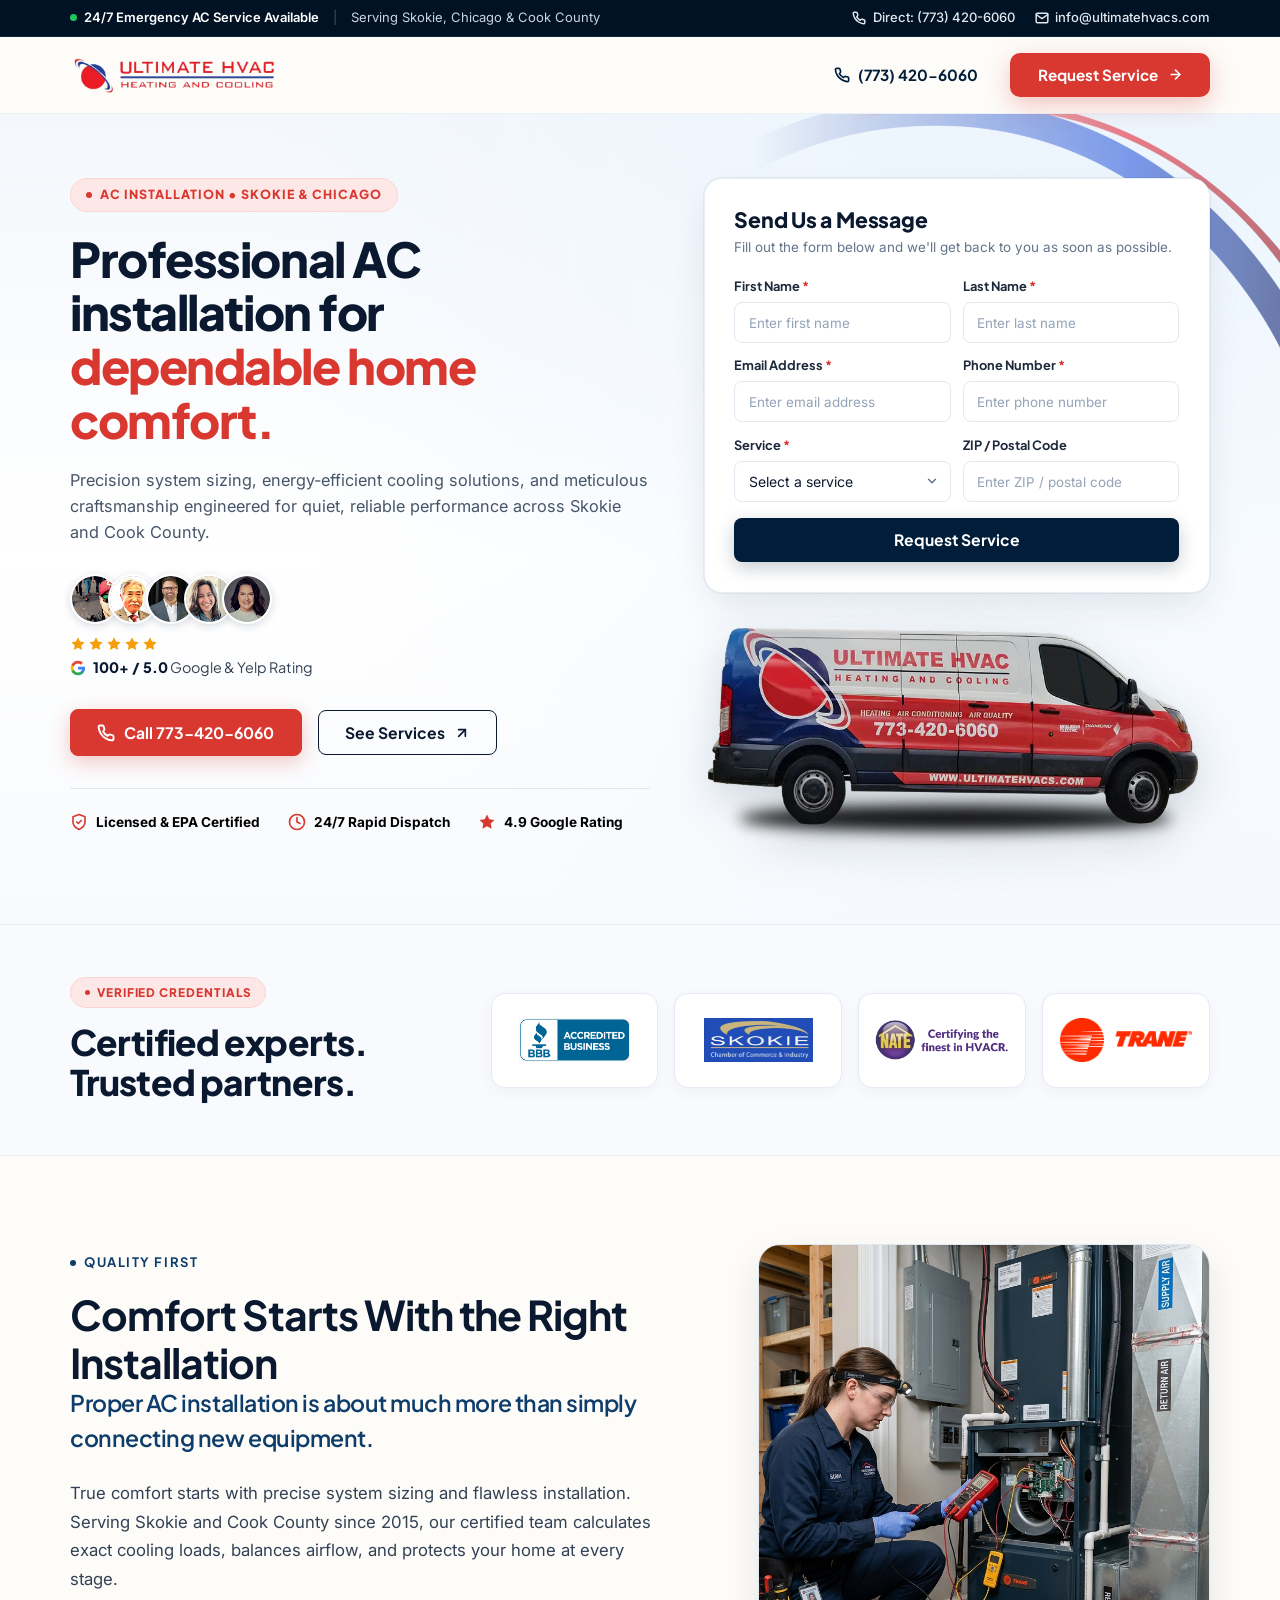
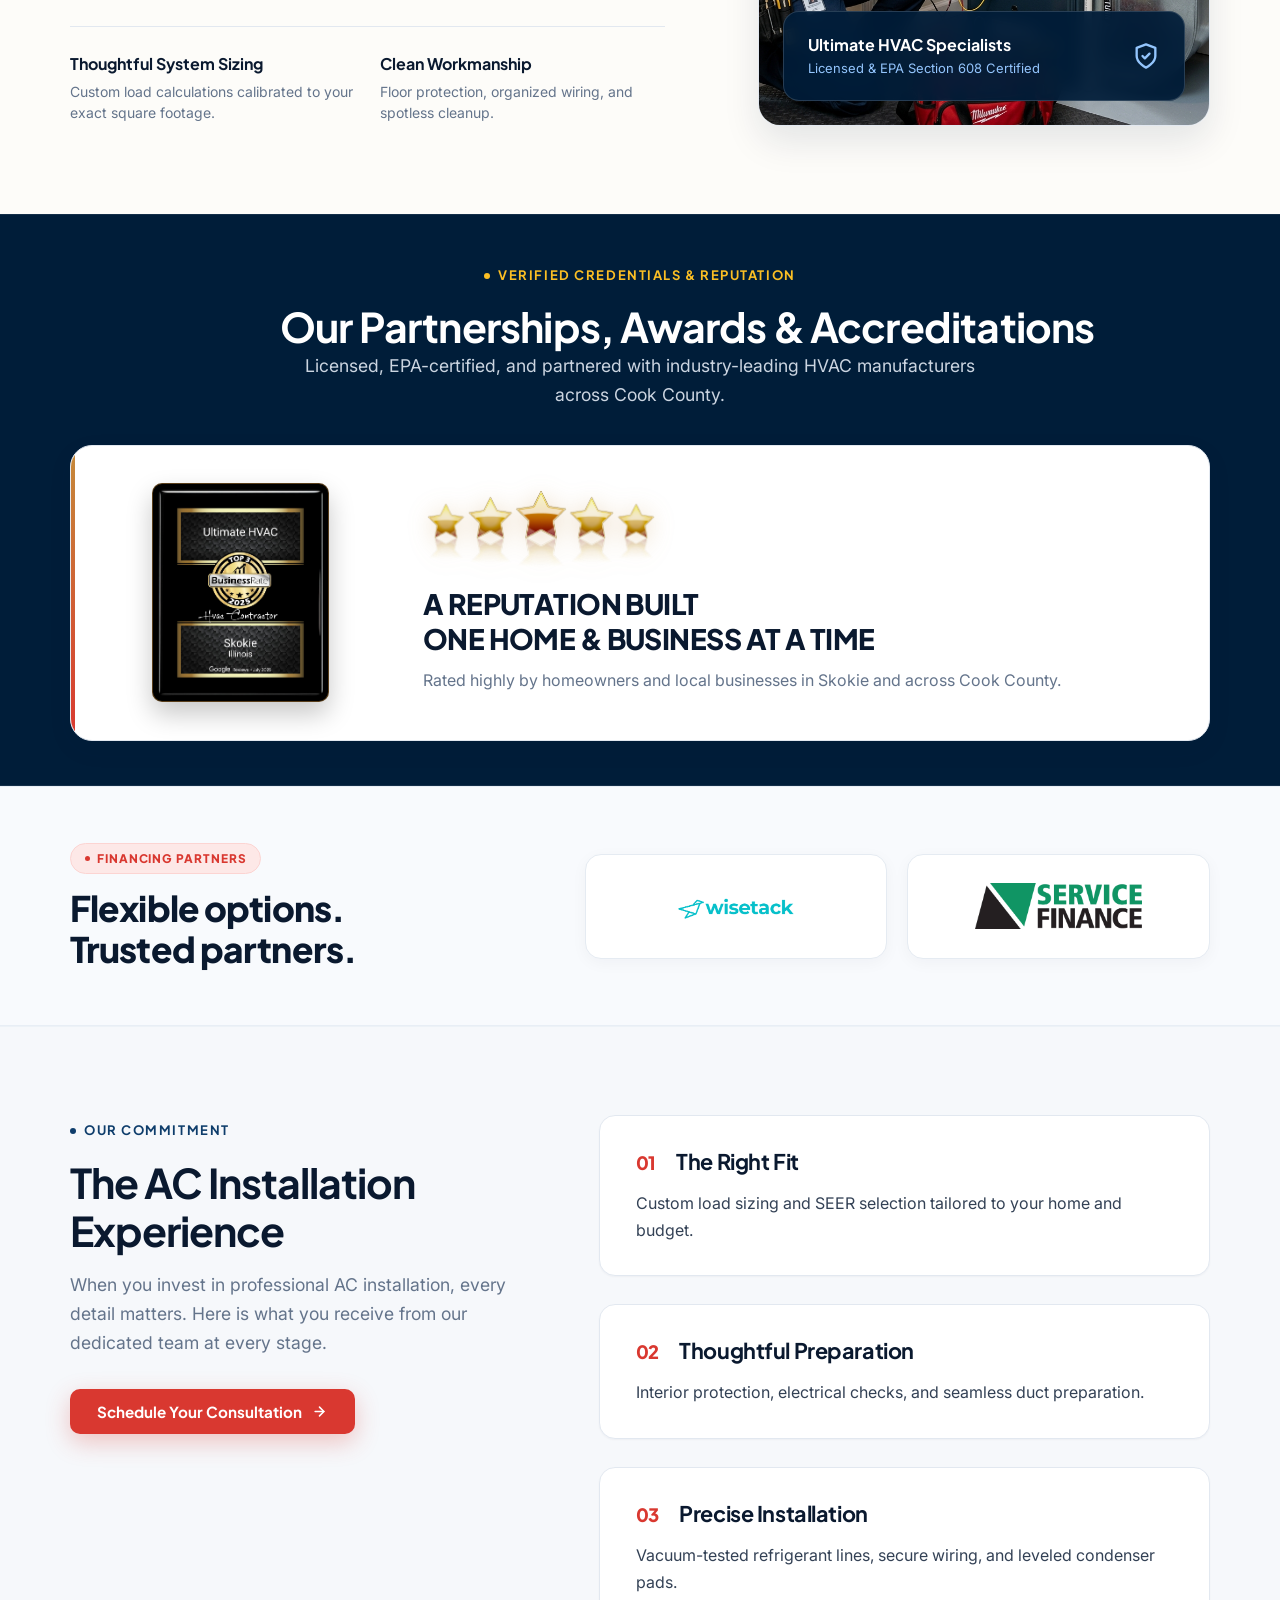
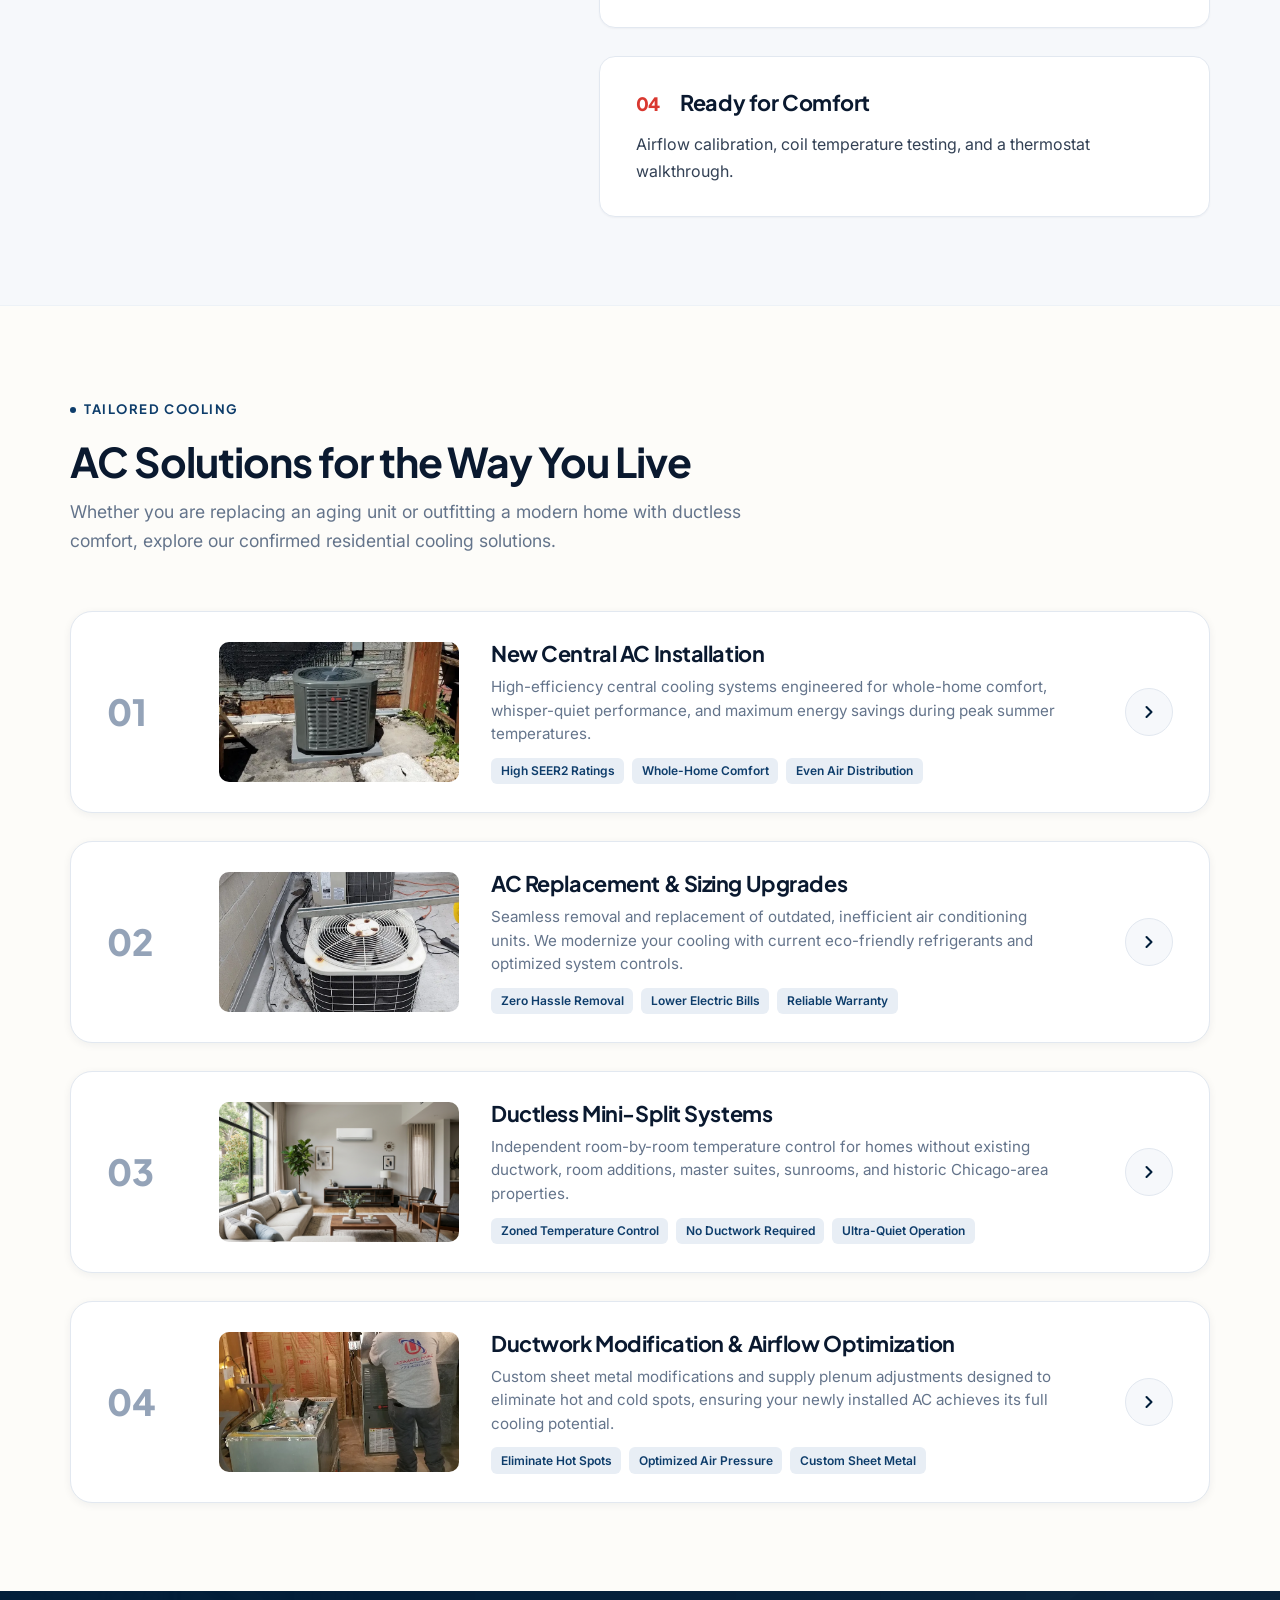
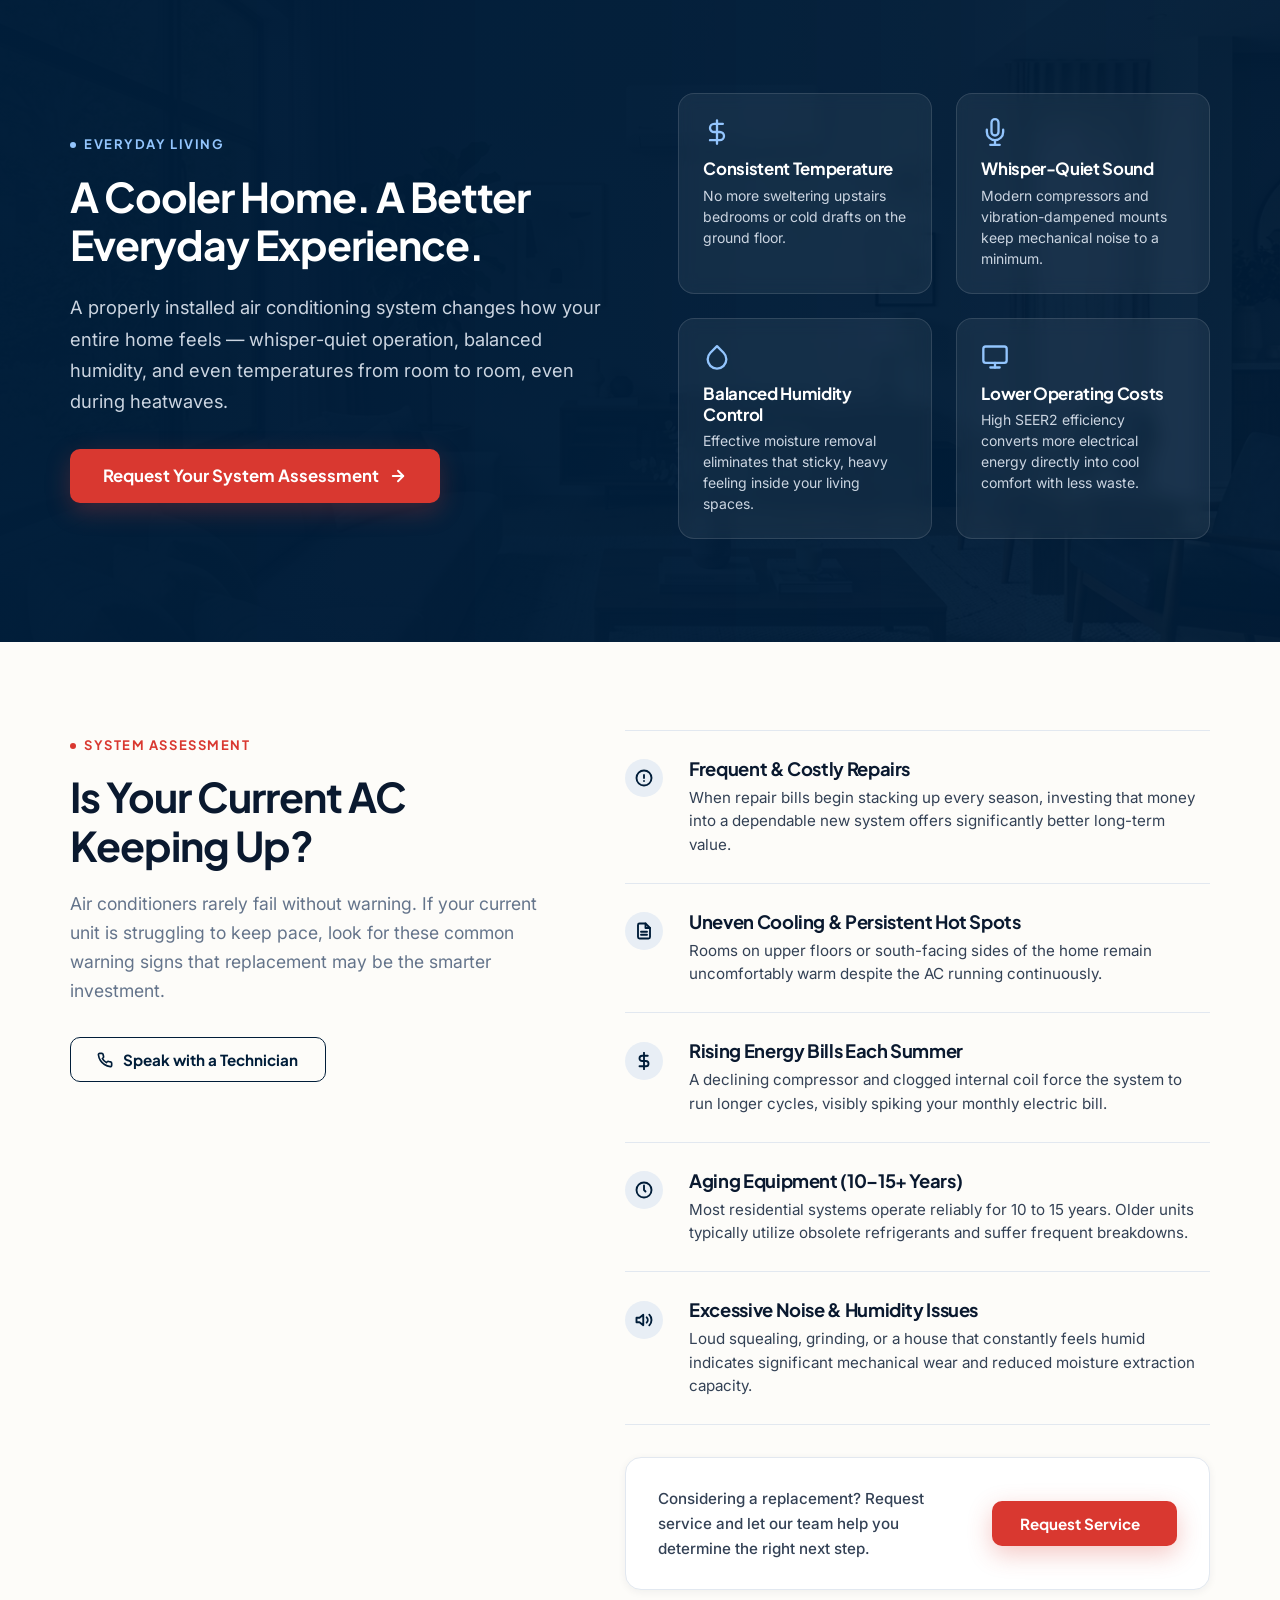
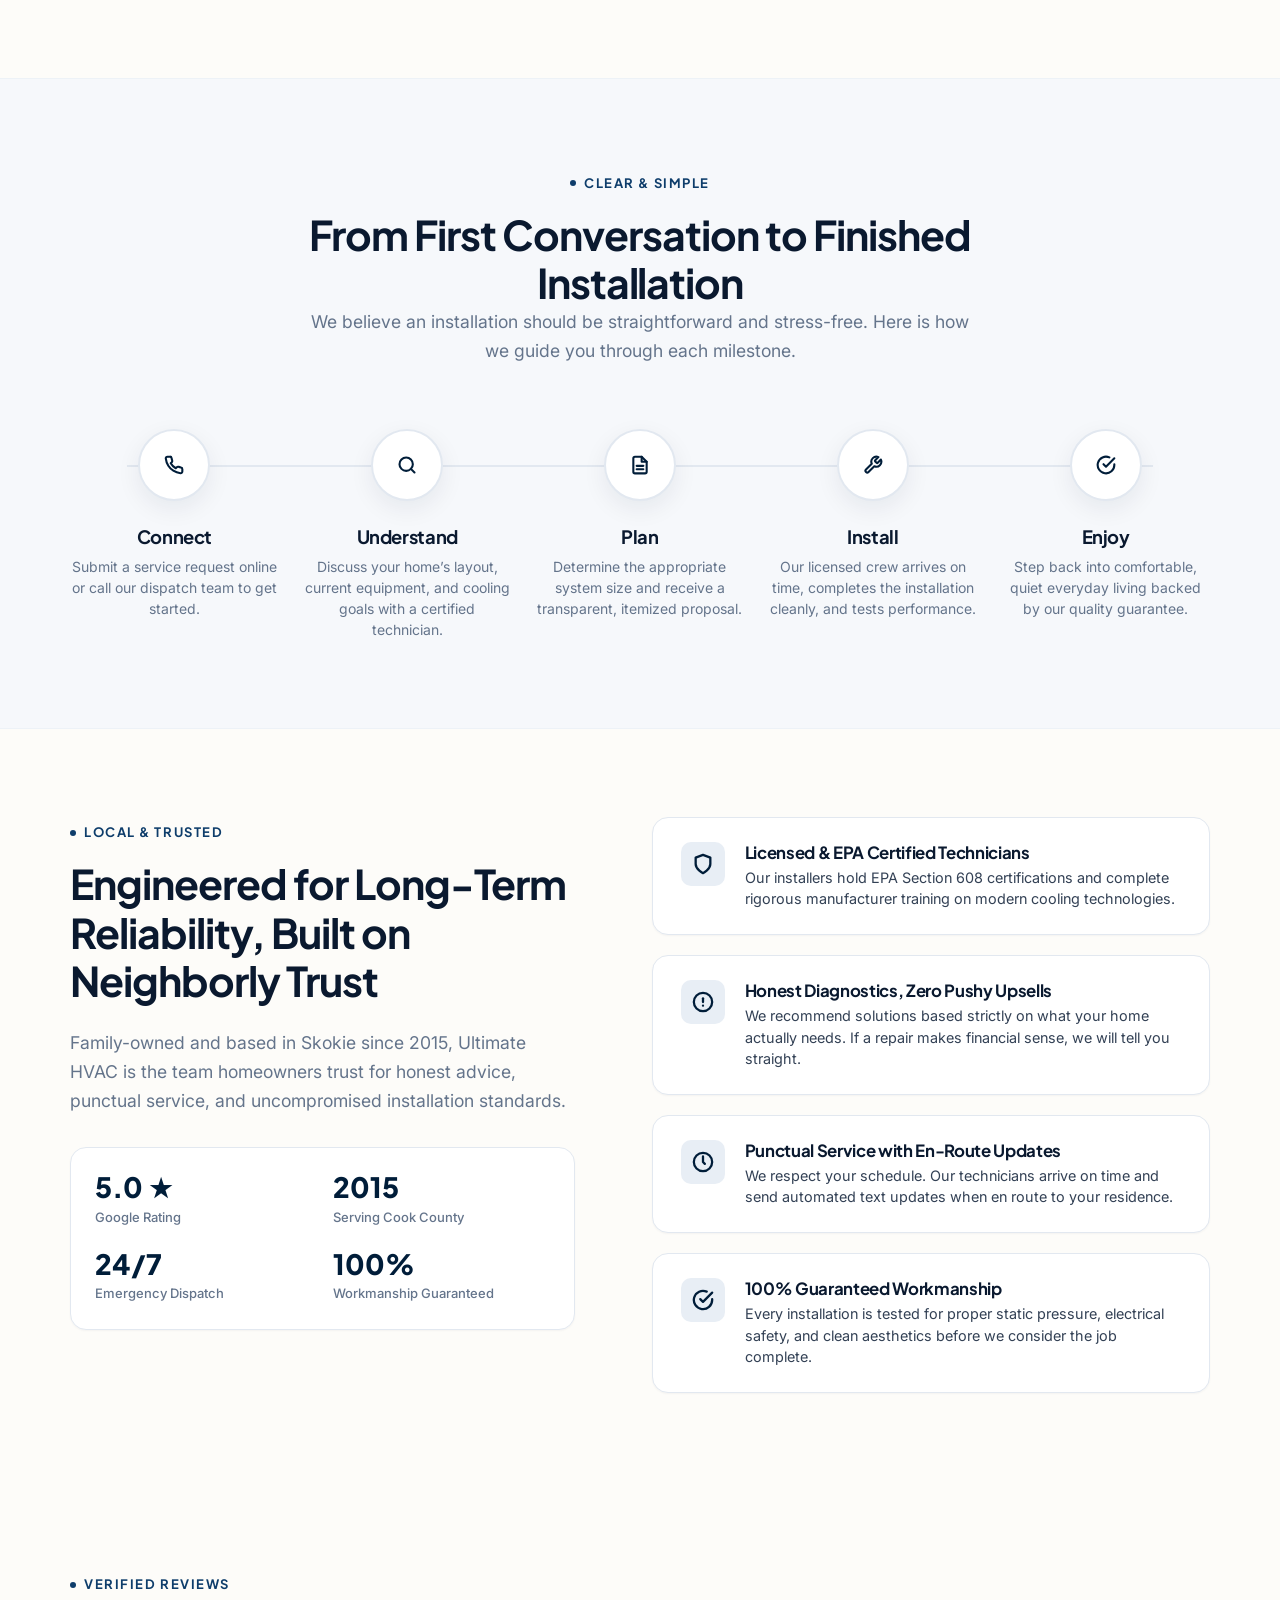
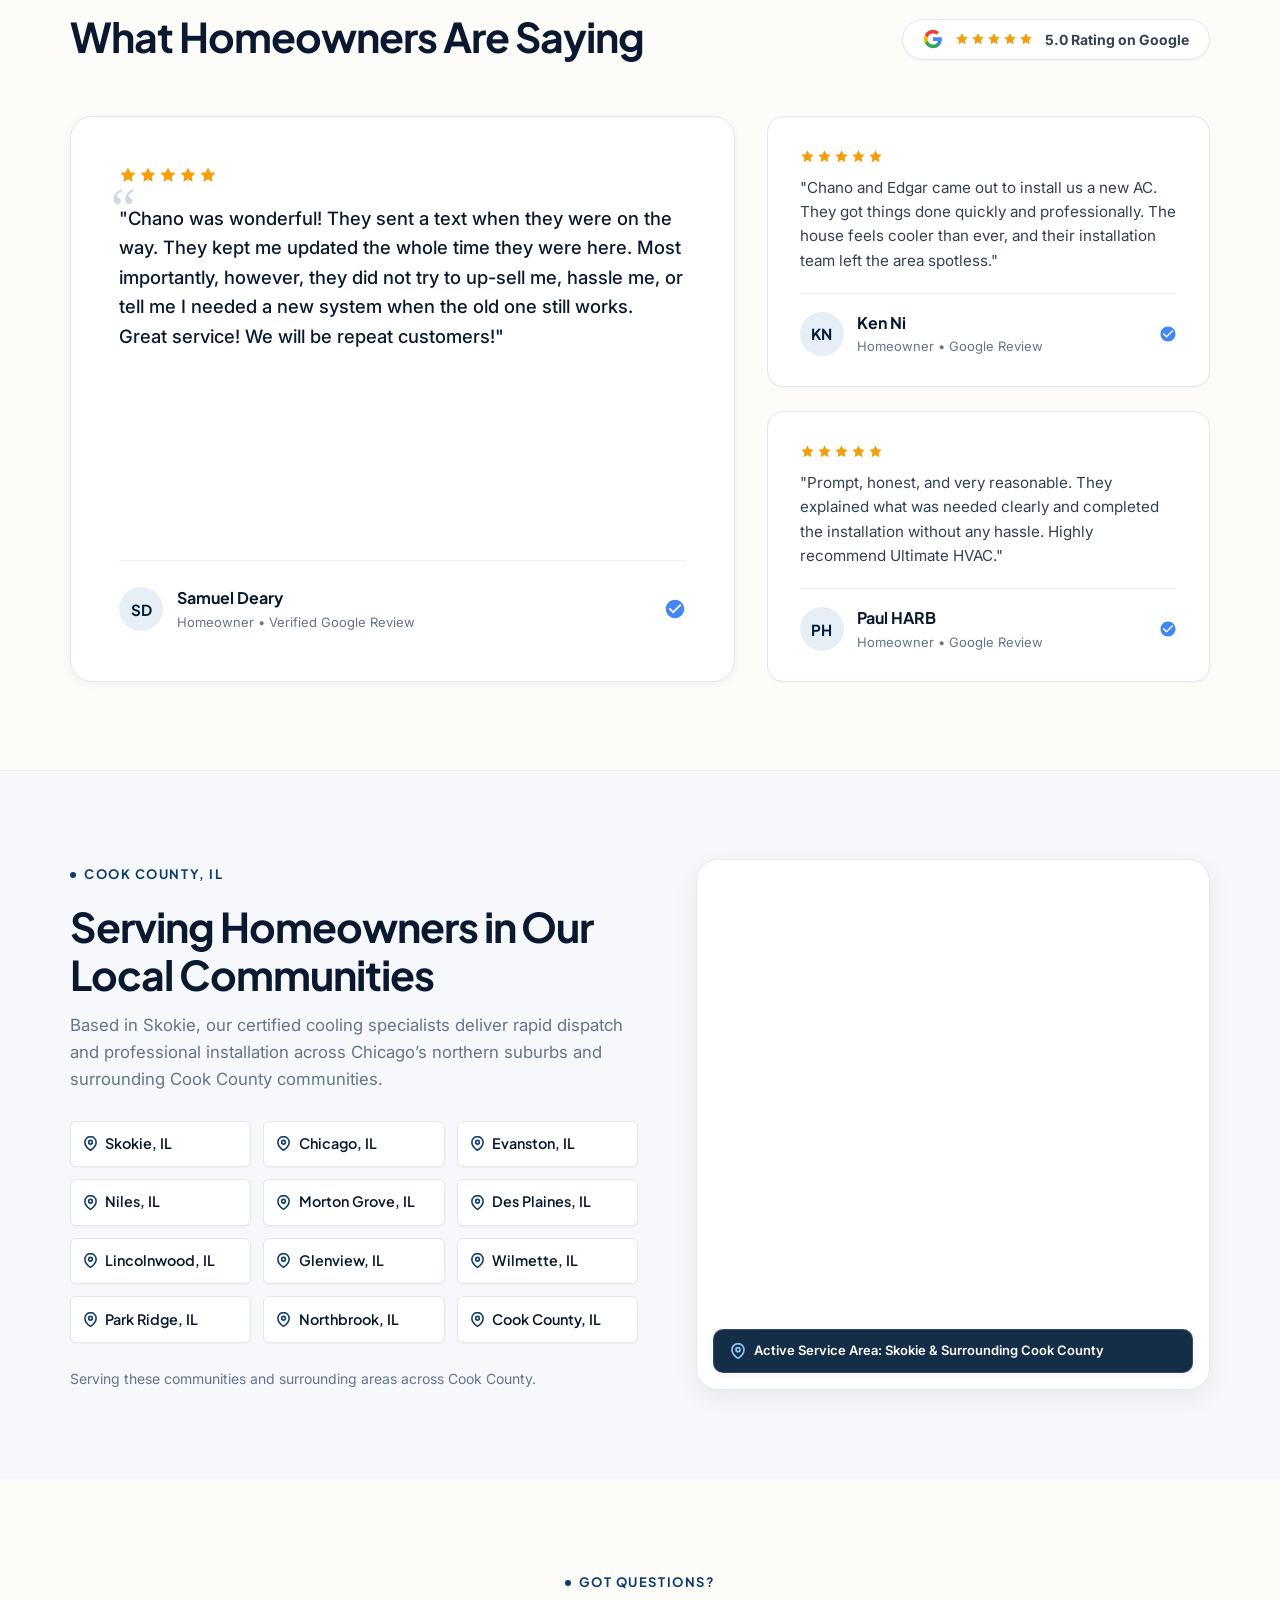
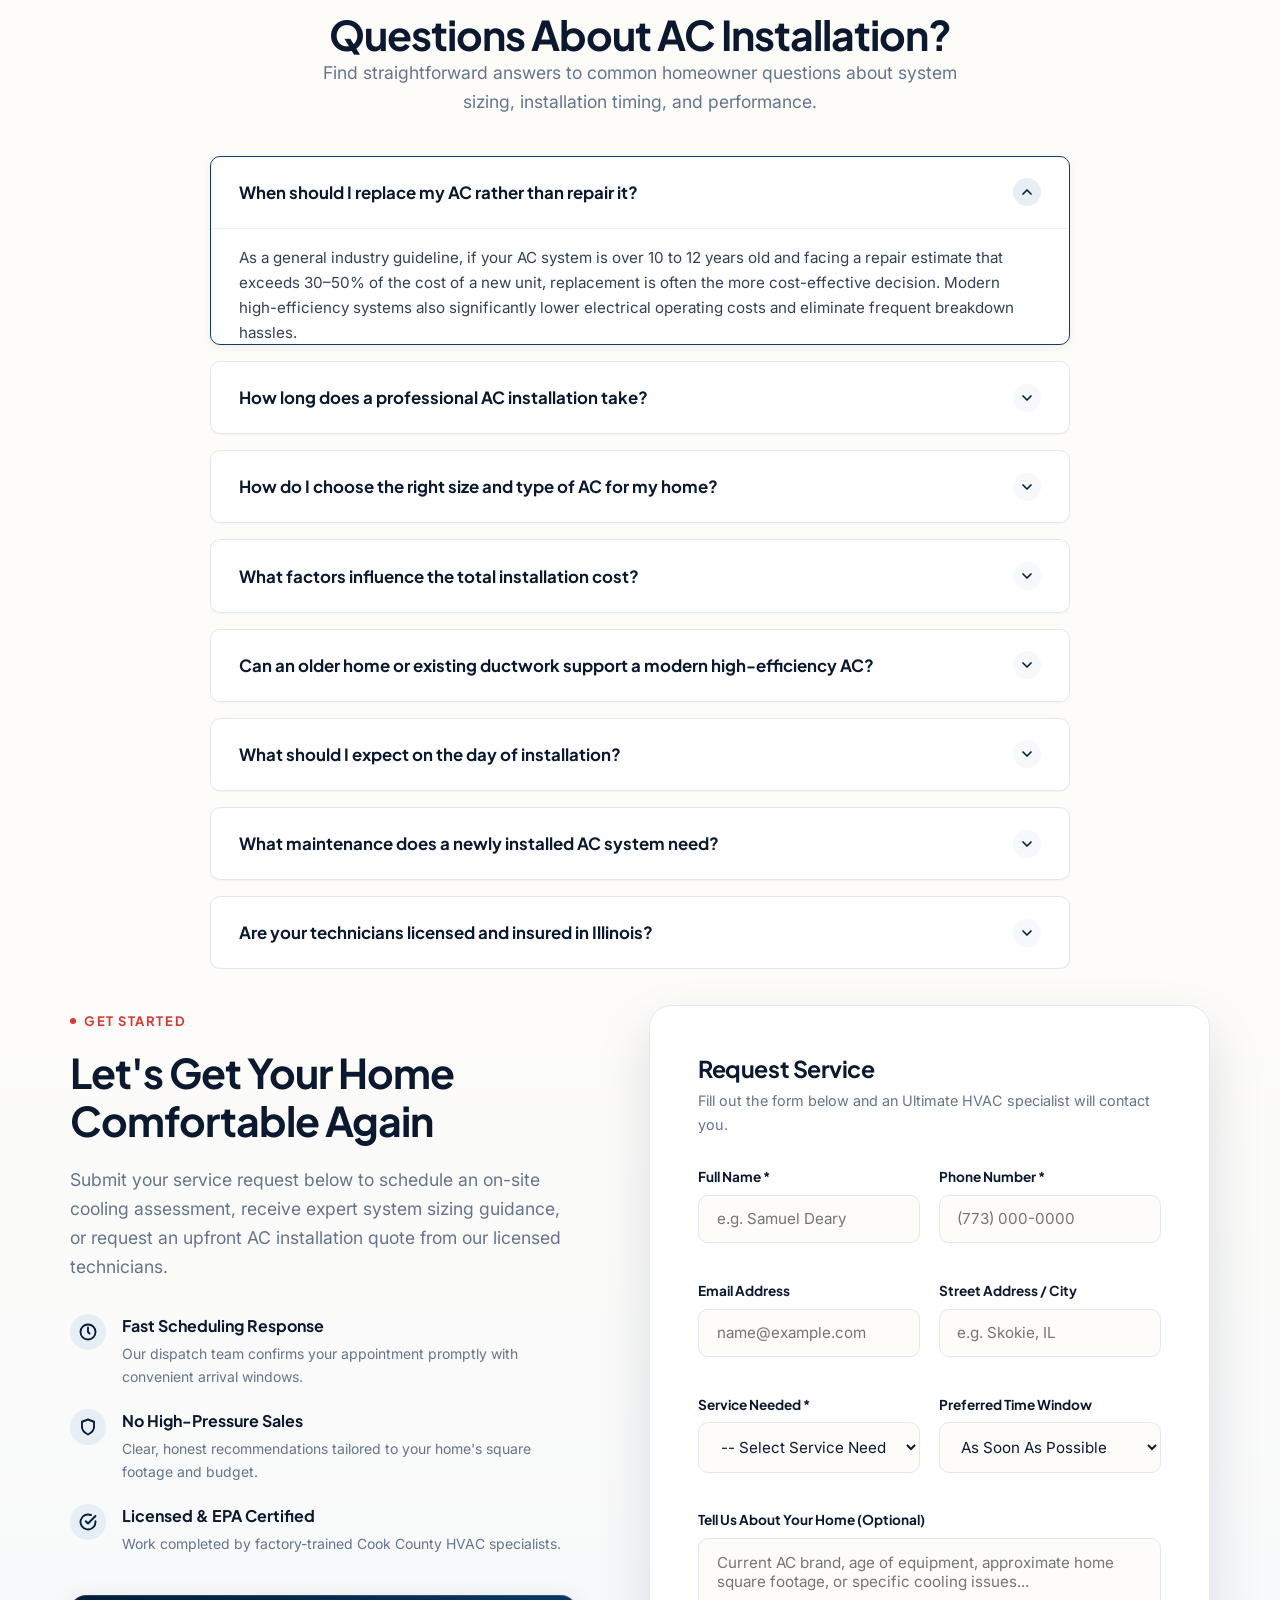
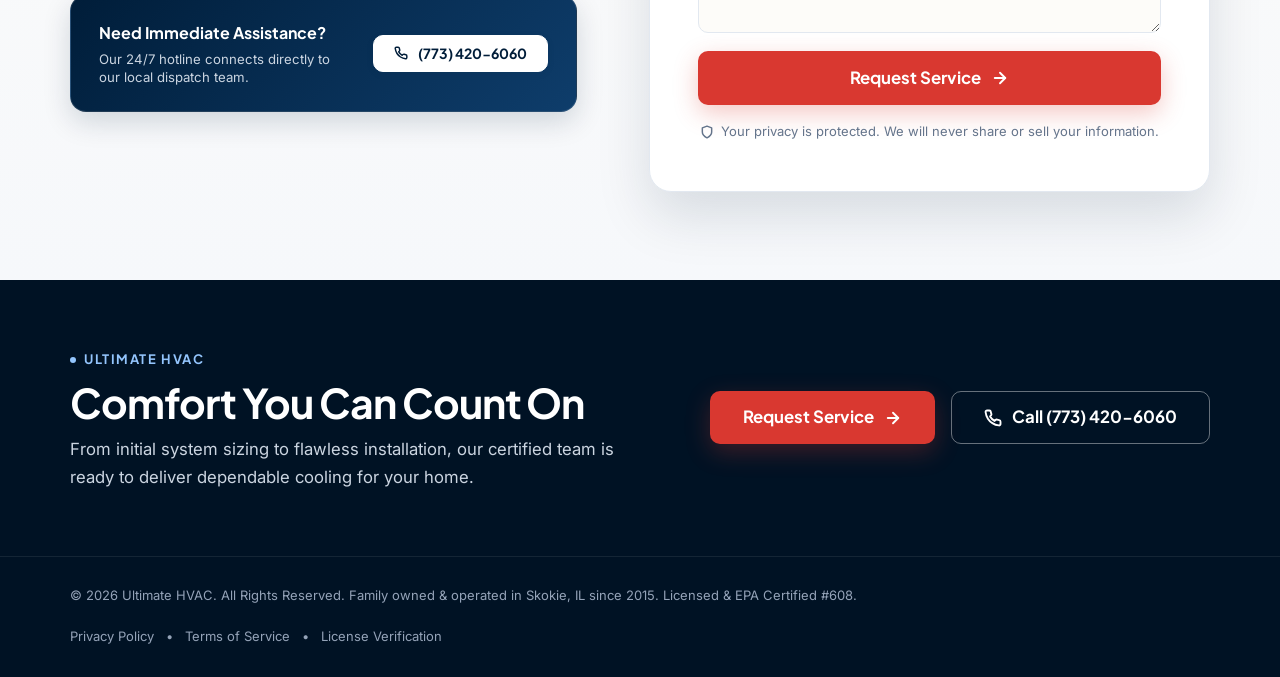
==== commit ba2720e2: "Update certificate section placement" ====
--- a/ac-installation/index.html
+++ b/ac-installation/index.html
@@ -271,6 +271,42 @@
     </section>
 
     <!-- ==========================================================================
+         01.5 — PARTNER & CERTIFICATION TRUST STRIP (BELOW HERO)
+         ========================================================================== -->
+    <section class="partner-strip-section" id="credentials-partner-strip" aria-label="Credentials & Partner Accreditations">
+      <div class="container">
+        <div class="partner-strip-layout-grid">
+          <!-- Left Column: Eyebrow + 2-Line Heading -->
+          <div class="partner-strip-title-col">
+            <div class="partner-strip-eyebrow">
+              <span class="eyebrow-dot" aria-hidden="true"></span>
+              <span>VERIFIED CREDENTIALS</span>
+            </div>
+            <h2 class="partner-strip-heading">
+              Certified experts.<br>Trusted partners.
+            </h2>
+          </div>
+
+          <!-- Right Column: 4 White Logo Cards -->
+          <div class="partner-strip-cards-grid">
+            <div class="partner-strip-card" id="strip-partner-bbb">
+              <img src="../assets/images/bbb-accredited.png" alt="BBB Accredited Business A+ Rating" class="partner-strip-logo-img" width="160" height="48" loading="eager">
+            </div>
+            <div class="partner-strip-card" id="strip-partner-epa">
+              <img src="../assets/images/epa-certified.jpg" alt="EPA Section 608 Universal Certified Technicians" class="partner-strip-logo-img" width="150" height="48" loading="eager">
+            </div>
+            <div class="partner-strip-card" id="strip-partner-mitsubishi">
+              <img src="../assets/images/mitsubishi-diamond-dealer.png" alt="Mitsubishi Electric Diamond Dealer" class="partner-strip-logo-img" width="170" height="48" loading="eager">
+            </div>
+            <div class="partner-strip-card" id="strip-partner-top-contractor">
+              <img src="../assets/images/top-contractor.png" alt="Top Contractor Rheem Pro Partner" class="partner-strip-logo-img" width="170" height="48" loading="eager">
+            </div>
+          </div>
+        </div>
+      </div>
+    </section>
+
+    <!-- ==========================================================================
          02 — BRAND INTRODUCTION
          ========================================================================== -->
     <section class="intro-section section-padding" id="intro">
@@ -288,21 +324,18 @@
             </h3>
             <div class="intro-body-copy">
               <p>
-                An air conditioning system is only as dependable as the precision behind its installation. At Ultimate HVAC, we believe that true residential comfort begins with careful planning, calculating exact cooling loads, and tailoring the right equipment to the specific architecture of your home.
-              </p>
-              <p>
-                Serving Skokie, Chicago, and communities throughout Cook County since 2015, our certified team handles every phase of the project with meticulous care — from protecting your living space during setup to optimizing airflow and balancing system pressure for peak efficiency.
+                True comfort starts with precise system sizing and flawless installation. Serving Skokie and Cook County since 2015, our certified team calculates exact cooling loads, balances airflow, and protects your home at every stage.
               </p>
             </div>
 
             <div class="intro-pillars-grid">
               <div class="intro-pillar-item">
                 <div class="intro-pillar-title">Thoughtful System Sizing</div>
-                <div class="intro-pillar-desc">Calibrated to match your square footage, insulation, and room layout.</div>
+                <div class="intro-pillar-desc">Custom load calculations calibrated to your exact square footage.</div>
               </div>
               <div class="intro-pillar-item">
                 <div class="intro-pillar-title">Clean Workmanship</div>
-                <div class="intro-pillar-desc">Protective floor coverings, organized wiring, and immaculate post-install cleanup.</div>
+                <div class="intro-pillar-desc">Floor protection, organized wiring, and spotless cleanup.</div>
               </div>
             </div>
           </div>
@@ -361,45 +394,6 @@
             </p>
           </div>
         </div>
-
-        <!-- Partner Accreditation Cards Grid -->
-        <div class="credibility-wall-grid">
-          <!-- BBB Card -->
-          <div class="credibility-card" id="partner-bbb">
-            <div class="credibility-logo-box">
-              <img src="../assets/images/bbb-accredited.png" alt="Better Business Bureau Accredited Business Logo" class="credibility-logo-img" width="160" height="50" loading="lazy">
-            </div>
-            <h3 class="credibility-card-title">BBB Accredited</h3>
-            <div class="credibility-card-sub">A+ Rated Business Standard</div>
-          </div>
-
-          <!-- EPA Card -->
-          <div class="credibility-card" id="partner-epa">
-            <div class="credibility-logo-box">
-              <img src="../assets/images/epa-certified.jpg" alt="EPA Section 608 Certified HVAC Technicians Logo" class="credibility-logo-img" width="150" height="50" loading="lazy">
-            </div>
-            <h3 class="credibility-card-title">EPA Certified</h3>
-            <div class="credibility-card-sub">Section 608 Universal Certification</div>
-          </div>
-
-          <!-- Mitsubishi Diamond Dealer Card -->
-          <div class="credibility-card" id="partner-mitsubishi">
-            <div class="credibility-logo-box">
-              <img src="../assets/images/mitsubishi-diamond-dealer.png" alt="Mitsubishi Electric Diamond Dealer Logo" class="credibility-logo-img" width="170" height="50" loading="lazy">
-            </div>
-            <h3 class="credibility-card-title">Mitsubishi Diamond Dealer</h3>
-            <div class="credibility-card-sub">Authorized Ductless Specialists</div>
-          </div>
-
-          <!-- Top Contractor / Rheem Pro Partner Card -->
-          <div class="credibility-card" id="partner-top-contractor">
-            <div class="credibility-logo-box">
-              <img src="../assets/images/top-contractor.png" alt="Top Contractor & Rheem Pro Partner Logo" class="credibility-logo-img" width="170" height="50" loading="lazy">
-            </div>
-            <h3 class="credibility-card-title">Top Contractor</h3>
-            <div class="credibility-card-sub">High Workmanship Certification</div>
-          </div>
-        </div>
       </div>
     </section>
 
@@ -463,7 +457,7 @@
                 <h3 class="experience-point-title">The Right Fit</h3>
               </div>
               <p class="experience-point-desc">
-                A system selected around the home’s exact needs. We perform detailed cooling assessments to determine the appropriate capacity, SEER efficiency rating, and brand options suited to your comfort requirements.
+                Custom load sizing and SEER selection tailored to your home and budget.
               </p>
             </div>
 
@@ -473,7 +467,7 @@
                 <h3 class="experience-point-title">Thoughtful Preparation</h3>
               </div>
               <p class="experience-point-desc">
-                Installation planned carefully before work begins. We protect your interior pathways, verify electrical and structural readiness, and prepare all duct transitions for seamless integration.
+                Interior protection, electrical checks, and seamless duct preparation.
               </p>
             </div>
 
@@ -483,7 +477,7 @@
                 <h3 class="experience-point-title">Precise Installation</h3>
               </div>
               <p class="experience-point-desc">
-                Equipment installed with attention to important details. Refrigerant lines are brazed and vacuum-tested, electrical connections are safely secured, and outdoor condensers are balanced on durable composite pads.
+                Vacuum-tested refrigerant lines, secure wiring, and leveled condenser pads.
               </p>
             </div>
 
@@ -493,7 +487,7 @@
                 <h3 class="experience-point-title">Ready for Comfort</h3>
               </div>
               <p class="experience-point-desc">
-                The system is fully checked, calibrated, and prepared for dependable operation. We test airflow velocity, measure temperature drop across the coil, and guide you through your new thermostat settings.
+                Airflow calibration, coil temperature testing, and a thermostat walkthrough.
               </p>
             </div>
           </div>
--- a/ac-installation/ac-installation.css
+++ b/ac-installation/ac-installation.css
@@ -472,131 +472,31 @@
 }
 
 /* ==========================================================================
-   REPUTATION SPOTLIGHT SECTION (INSIDE VERIFIED CREDENTIALS)
+   PARTNER & CERTIFICATION TRUST STRIP (BELOW HERO)
    ========================================================================== */
 
-.credibility-header-wrap h2 {
-  white-space: nowrap;
-  letter-spacing: -0.02em;
-}
-
-.reputation-spotlight-card {
-  background: #FFFFFF;
-  border-radius: var(--radius-xl);
-  border: 1px solid var(--color-border);
-  padding: clamp(1.5rem, 3vw, 2.35rem);
-  box-shadow: var(--shadow-md);
+.partner-strip-section {
+  background-color: #F8FAFD;
+  padding: clamp(2.25rem, 4.5vw, 3.25rem) 0;
+  border-bottom: 1px solid #E8EEF5;
+  position: relative;
+  z-index: 5;
+}
+
+.partner-strip-layout-grid {
   display: grid;
-  grid-template-columns: minmax(0, 0.52fr) minmax(0, 1.48fr);
+  grid-template-columns: minmax(0, 0.95fr) minmax(0, 1.85fr);
   gap: clamp(2rem, 4vw, 3.5rem);
   align-items: center;
-  margin-top: 2rem;
-  margin-bottom: 2.75rem;
-  position: relative;
-  overflow: hidden;
-}
-
-.reputation-spotlight-card::before {
-  content: '';
-  position: absolute;
-  top: 0;
-  left: 0;
-  width: 4px;
-  height: 100%;
-  background: linear-gradient(180deg, var(--color-gold) 0%, var(--color-cta) 100%);
-}
-
-.reputation-plaque-col {
-  display: flex;
-  justify-content: center;
-  align-items: center;
-}
-
-.reputation-plaque-frame {
-  background: #000000;
-  border-radius: 10px;
-  padding: 5px;
-  border: 1.5px solid rgba(197, 139, 58, 0.45);
-  box-shadow: 0 12px 26px rgba(0, 0, 0, 0.22), 0 0 0 1px rgba(255, 255, 255, 0.08);
-  display: inline-flex;
-  transition: transform 0.3s ease, box-shadow 0.3s ease;
-}
-
-.reputation-plaque-frame:hover {
-  transform: translateY(-3px) scale(1.02);
-  box-shadow: 0 16px 32px rgba(0, 0, 0, 0.28);
-}
-
-.reputation-plaque-img {
-  max-width: 165px;
-  width: 100%;
-  height: auto;
-  object-fit: contain;
-  border-radius: 6px;
-  display: block;
-}
-
-.reputation-content-col {
+}
+
+.partner-strip-title-col {
   display: flex;
   flex-direction: column;
   align-items: flex-start;
 }
 
-.reputation-stars-wrap {
-  margin-bottom: 1.15rem;
-}
-
-.reputation-stars-img {
-  width: auto;
-  height: 76px;
-  max-width: 320px;
-  object-fit: contain;
-  display: block;
-  filter: drop-shadow(0 3px 12px rgba(197, 139, 58, 0.3));
-}
-
-.reputation-heading {
-  font-family: var(--font-display);
-  font-size: clamp(1.4rem, 2.2vw, 1.95rem);
-  font-weight: 800;
-  color: var(--color-text-title);
-  line-height: 1.25;
-  letter-spacing: -0.02em;
-  margin-bottom: 0.75rem;
-}
-
-.reputation-subtext {
-  font-size: clamp(1rem, 1.15vw, 1.125rem);
-  color: var(--color-text-muted);
-  line-height: 1.6;
-  margin-bottom: 0;
-}
-
-/* ==========================================================================
-   04 — FINANCING PARTNERS SECTION
-   ========================================================================== */
-
-.financing-section {
-  background-color: #F8FAFD;
-  padding: clamp(2.5rem, 4.5vw, 3.5rem) 0;
-  border-top: 1px solid #E8EEF5;
-  border-bottom: 1px solid #E8EEF5;
-}
-
-.financing-layout-grid {
-  display: grid;
-  grid-template-columns: minmax(0, 1.1fr) minmax(0, 1.5fr);
-  gap: clamp(2rem, 4.5vw, 3.5rem);
-  align-items: center;
-}
-
-.financing-title-col {
-  display: flex;
-  flex-direction: column;
-  align-items: flex-start;
-}
-
-.financing-eyebrow {
+.partner-strip-eyebrow {
   display: inline-flex;
   align-items: center;
   gap: 0.45rem;
@@ -613,6 +513,201 @@
   margin-bottom: 0.85rem;
 }
 
+.partner-strip-eyebrow .eyebrow-dot {
+  width: 5px;
+  height: 5px;
+  border-radius: 50%;
+  background-color: #D93830;
+  flex-shrink: 0;
+}
+
+.partner-strip-heading {
+  font-family: var(--font-display);
+  font-size: clamp(1.85rem, 2.75vw, 2.4rem);
+  font-weight: 800;
+  color: #0A192F;
+  line-height: 1.15;
+  letter-spacing: -0.025em;
+  margin-bottom: 0;
+}
+
+.partner-strip-cards-grid {
+  display: grid;
+  grid-template-columns: repeat(4, 1fr);
+  gap: 1rem;
+  align-items: center;
+}
+
+.partner-strip-card {
+  background: #FFFFFF;
+  border-radius: 14px;
+  border: 1px solid #E5EBF2;
+  padding: 1.15rem 1rem;
+  display: flex;
+  align-items: center;
+  justify-content: center;
+  box-shadow: 0 4px 16px rgba(0, 29, 57, 0.04);
+  min-height: 95px;
+  transition: transform 0.2s ease, box-shadow 0.2s ease, border-color 0.2s ease;
+}
+
+.partner-strip-card:hover {
+  transform: translateY(-2px);
+  box-shadow: 0 8px 24px rgba(0, 29, 57, 0.08);
+  border-color: #CBD5E1;
+}
+
+.partner-strip-logo-img {
+  max-width: 100%;
+  max-height: 44px;
+  width: auto;
+  height: auto;
+  object-fit: contain;
+  display: block;
+}
+
+/* ==========================================================================
+   REPUTATION SPOTLIGHT SECTION (INSIDE VERIFIED CREDENTIALS)
+   ========================================================================== */
+
+.credibility-header-wrap h2 {
+  white-space: nowrap;
+  letter-spacing: -0.02em;
+}
+
+.reputation-spotlight-card {
+  background: #FFFFFF;
+  border-radius: var(--radius-xl);
+  border: 1px solid var(--color-border);
+  padding: clamp(1.5rem, 3vw, 2.35rem);
+  box-shadow: var(--shadow-md);
+  display: grid;
+  grid-template-columns: minmax(0, 0.52fr) minmax(0, 1.48fr);
+  gap: clamp(2rem, 4vw, 3.5rem);
+  align-items: center;
+  margin-top: 2rem;
+  margin-bottom: 0;
+  position: relative;
+  overflow: hidden;
+}
+
+.reputation-spotlight-card::before {
+  content: '';
+  position: absolute;
+  top: 0;
+  left: 0;
+  width: 4px;
+  height: 100%;
+  background: linear-gradient(180deg, var(--color-gold) 0%, var(--color-cta) 100%);
+}
+
+.reputation-plaque-col {
+  display: flex;
+  justify-content: center;
+  align-items: center;
+}
+
+.reputation-plaque-frame {
+  background: #000000;
+  border-radius: 10px;
+  padding: 5px;
+  border: 1.5px solid rgba(197, 139, 58, 0.45);
+  box-shadow: 0 12px 26px rgba(0, 0, 0, 0.22), 0 0 0 1px rgba(255, 255, 255, 0.08);
+  display: inline-flex;
+  transition: transform 0.3s ease, box-shadow 0.3s ease;
+}
+
+.reputation-plaque-frame:hover {
+  transform: translateY(-3px) scale(1.02);
+  box-shadow: 0 16px 32px rgba(0, 0, 0, 0.28);
+}
+
+.reputation-plaque-img {
+  max-width: 165px;
+  width: 100%;
+  height: auto;
+  object-fit: contain;
+  border-radius: 6px;
+  display: block;
+}
+
+.reputation-content-col {
+  display: flex;
+  flex-direction: column;
+  align-items: flex-start;
+}
+
+.reputation-stars-wrap {
+  margin-bottom: 1.15rem;
+}
+
+.reputation-stars-img {
+  width: auto;
+  height: 76px;
+  max-width: 320px;
+  object-fit: contain;
+  display: block;
+  filter: drop-shadow(0 3px 12px rgba(197, 139, 58, 0.3));
+}
+
+.reputation-heading {
+  font-family: var(--font-display);
+  font-size: clamp(1.4rem, 2.2vw, 1.95rem);
+  font-weight: 800;
+  color: var(--color-text-title);
+  line-height: 1.25;
+  letter-spacing: -0.02em;
+  margin-bottom: 0.75rem;
+}
+
+.reputation-subtext {
+  font-size: clamp(1rem, 1.15vw, 1.125rem);
+  color: var(--color-text-muted);
+  line-height: 1.6;
+  margin-bottom: 0;
+}
+
+/* ==========================================================================
+   04 — FINANCING PARTNERS SECTION
+   ========================================================================== */
+
+.financing-section {
+  background-color: #F8FAFD;
+  padding: clamp(2.5rem, 4.5vw, 3.5rem) 0;
+  border-top: 1px solid #E8EEF5;
+  border-bottom: 1px solid #E8EEF5;
+}
+
+.financing-layout-grid {
+  display: grid;
+  grid-template-columns: minmax(0, 1.1fr) minmax(0, 1.5fr);
+  gap: clamp(2rem, 4.5vw, 3.5rem);
+  align-items: center;
+}
+
+.financing-title-col {
+  display: flex;
+  flex-direction: column;
+  align-items: flex-start;
+}
+
+.financing-eyebrow {
+  display: inline-flex;
+  align-items: center;
+  gap: 0.45rem;
+  background-color: #FDE8E7;
+  border: 1px solid #FCD4D2;
+  border-radius: 9999px;
+  padding: 0.3rem 0.85rem;
+  font-family: var(--font-display);
+  font-size: 0.74rem;
+  font-weight: 800;
+  letter-spacing: 0.08em;
+  text-transform: uppercase;
+  color: #D93830;
+  margin-bottom: 0.85rem;
+}
+
 .financing-eyebrow .eyebrow-dot {
   width: 5px;
   height: 5px;
@@ -702,9 +797,31 @@
     align-items: center;
   }
 
+  .partner-strip-layout-grid,
   .financing-layout-grid {
     grid-template-columns: 1fr;
     gap: 2rem;
+    text-align: center;
+  }
+
+  .partner-strip-title-col {
+    align-items: center;
+    text-align: center;
+    width: 100%;
+  }
+
+  .partner-strip-eyebrow {
+    margin-left: auto;
+    margin-right: auto;
+  }
+
+  .partner-strip-heading {
+    text-align: center;
+  }
+
+  .partner-strip-cards-grid {
+    grid-template-columns: repeat(2, 1fr);
+    gap: 1rem;
   }
 }
 
@@ -852,4 +969,64 @@
   .financing-logo-img {
     max-height: 36px;
   }
-}
+
+  /* 4. Partner Strip Below Hero Mobile */
+  .partner-strip-section {
+    padding: 2rem 0;
+  }
+
+  .partner-strip-layout-grid {
+    gap: 1.5rem;
+    text-align: center;
+  }
+
+  .partner-strip-cards-grid {
+    grid-template-columns: 1fr 1fr;
+    gap: 0.75rem;
+    width: 100%;
+  }
+
+  .partner-strip-card {
+    padding: 0.85rem 0.65rem;
+    min-height: 75px;
+    border-radius: 12px;
+  }
+
+  .partner-strip-logo-img {
+    max-height: 34px;
+  }
+
+  /* 5. Quality First / Intro Pillars Mobile Padding Reduction */
+  .intro-body-copy {
+    margin-bottom: 1.15rem;
+  }
+
+  .intro-body-copy p {
+    margin-bottom: 0;
+  }
+
+  .intro-pillars-grid {
+    grid-template-columns: 1fr;
+    gap: 0.75rem;
+    padding-top: 1rem;
+    margin-top: 0;
+  }
+
+  .intro-pillars-grid > div,
+  .intro-pillar-item {
+    padding: 0.25rem 0 !important;
+    background: transparent !important;
+    border: none !important;
+    box-shadow: none !important;
+  }
+
+  .intro-pillar-title {
+    font-size: 0.95rem;
+    margin-bottom: 0.2rem;
+  }
+
+  .intro-pillar-desc {
+    font-size: 0.84rem;
+    line-height: 1.45;
+  }
+}
--- a/ac-installation/ac-installation.css
+++ b/ac-installation/ac-installation.css
@@ -472,131 +472,31 @@
 }
 
 /* ==========================================================================
-   REPUTATION SPOTLIGHT SECTION (INSIDE VERIFIED CREDENTIALS)
+   PARTNER & CERTIFICATION TRUST STRIP (BELOW HERO)
    ========================================================================== */
 
-.credibility-header-wrap h2 {
-  white-space: nowrap;
-  letter-spacing: -0.02em;
-}
-
-.reputation-spotlight-card {
-  background: #FFFFFF;
-  border-radius: var(--radius-xl);
-  border: 1px solid var(--color-border);
-  padding: clamp(1.5rem, 3vw, 2.35rem);
-  box-shadow: var(--shadow-md);
+.partner-strip-section {
+  background-color: #F8FAFD;
+  padding: clamp(2.25rem, 4.5vw, 3.25rem) 0;
+  border-bottom: 1px solid #E8EEF5;
+  position: relative;
+  z-index: 5;
+}
+
+.partner-strip-layout-grid {
   display: grid;
-  grid-template-columns: minmax(0, 0.52fr) minmax(0, 1.48fr);
+  grid-template-columns: minmax(0, 0.95fr) minmax(0, 1.85fr);
   gap: clamp(2rem, 4vw, 3.5rem);
   align-items: center;
-  margin-top: 2rem;
-  margin-bottom: 2.75rem;
-  position: relative;
-  overflow: hidden;
-}
-
-.reputation-spotlight-card::before {
-  content: '';
-  position: absolute;
-  top: 0;
-  left: 0;
-  width: 4px;
-  height: 100%;
-  background: linear-gradient(180deg, var(--color-gold) 0%, var(--color-cta) 100%);
-}
-
-.reputation-plaque-col {
-  display: flex;
-  justify-content: center;
-  align-items: center;
-}
-
-.reputation-plaque-frame {
-  background: #000000;
-  border-radius: 10px;
-  padding: 5px;
-  border: 1.5px solid rgba(197, 139, 58, 0.45);
-  box-shadow: 0 12px 26px rgba(0, 0, 0, 0.22), 0 0 0 1px rgba(255, 255, 255, 0.08);
-  display: inline-flex;
-  transition: transform 0.3s ease, box-shadow 0.3s ease;
-}
-
-.reputation-plaque-frame:hover {
-  transform: translateY(-3px) scale(1.02);
-  box-shadow: 0 16px 32px rgba(0, 0, 0, 0.28);
-}
-
-.reputation-plaque-img {
-  max-width: 165px;
-  width: 100%;
-  height: auto;
-  object-fit: contain;
-  border-radius: 6px;
-  display: block;
-}
-
-.reputation-content-col {
+}
+
+.partner-strip-title-col {
   display: flex;
   flex-direction: column;
   align-items: flex-start;
 }
 
-.reputation-stars-wrap {
-  margin-bottom: 1.15rem;
-}
-
-.reputation-stars-img {
-  width: auto;
-  height: 76px;
-  max-width: 320px;
-  object-fit: contain;
-  display: block;
-  filter: drop-shadow(0 3px 12px rgba(197, 139, 58, 0.3));
-}
-
-.reputation-heading {
-  font-family: var(--font-display);
-  font-size: clamp(1.4rem, 2.2vw, 1.95rem);
-  font-weight: 800;
-  color: var(--color-text-title);
-  line-height: 1.25;
-  letter-spacing: -0.02em;
-  margin-bottom: 0.75rem;
-}
-
-.reputation-subtext {
-  font-size: clamp(1rem, 1.15vw, 1.125rem);
-  color: var(--color-text-muted);
-  line-height: 1.6;
-  margin-bottom: 0;
-}
-
-/* ==========================================================================
-   04 — FINANCING PARTNERS SECTION
-   ========================================================================== */
-
-.financing-section {
-  background-color: #F8FAFD;
-  padding: clamp(2.5rem, 4.5vw, 3.5rem) 0;
-  border-top: 1px solid #E8EEF5;
-  border-bottom: 1px solid #E8EEF5;
-}
-
-.financing-layout-grid {
-  display: grid;
-  grid-template-columns: minmax(0, 1.1fr) minmax(0, 1.5fr);
-  gap: clamp(2rem, 4.5vw, 3.5rem);
-  align-items: center;
-}
-
-.financing-title-col {
-  display: flex;
-  flex-direction: column;
-  align-items: flex-start;
-}
-
-.financing-eyebrow {
+.partner-strip-eyebrow {
   display: inline-flex;
   align-items: center;
   gap: 0.45rem;
@@ -613,6 +513,201 @@
   margin-bottom: 0.85rem;
 }
 
+.partner-strip-eyebrow .eyebrow-dot {
+  width: 5px;
+  height: 5px;
+  border-radius: 50%;
+  background-color: #D93830;
+  flex-shrink: 0;
+}
+
+.partner-strip-heading {
+  font-family: var(--font-display);
+  font-size: clamp(1.85rem, 2.75vw, 2.4rem);
+  font-weight: 800;
+  color: #0A192F;
+  line-height: 1.15;
+  letter-spacing: -0.025em;
+  margin-bottom: 0;
+}
+
+.partner-strip-cards-grid {
+  display: grid;
+  grid-template-columns: repeat(4, 1fr);
+  gap: 1rem;
+  align-items: center;
+}
+
+.partner-strip-card {
+  background: #FFFFFF;
+  border-radius: 14px;
+  border: 1px solid #E5EBF2;
+  padding: 1.15rem 1rem;
+  display: flex;
+  align-items: center;
+  justify-content: center;
+  box-shadow: 0 4px 16px rgba(0, 29, 57, 0.04);
+  min-height: 95px;
+  transition: transform 0.2s ease, box-shadow 0.2s ease, border-color 0.2s ease;
+}
+
+.partner-strip-card:hover {
+  transform: translateY(-2px);
+  box-shadow: 0 8px 24px rgba(0, 29, 57, 0.08);
+  border-color: #CBD5E1;
+}
+
+.partner-strip-logo-img {
+  max-width: 100%;
+  max-height: 44px;
+  width: auto;
+  height: auto;
+  object-fit: contain;
+  display: block;
+}
+
+/* ==========================================================================
+   REPUTATION SPOTLIGHT SECTION (INSIDE VERIFIED CREDENTIALS)
+   ========================================================================== */
+
+.credibility-header-wrap h2 {
+  white-space: nowrap;
+  letter-spacing: -0.02em;
+}
+
+.reputation-spotlight-card {
+  background: #FFFFFF;
+  border-radius: var(--radius-xl);
+  border: 1px solid var(--color-border);
+  padding: clamp(1.5rem, 3vw, 2.35rem);
+  box-shadow: var(--shadow-md);
+  display: grid;
+  grid-template-columns: minmax(0, 0.52fr) minmax(0, 1.48fr);
+  gap: clamp(2rem, 4vw, 3.5rem);
+  align-items: center;
+  margin-top: 2rem;
+  margin-bottom: 0;
+  position: relative;
+  overflow: hidden;
+}
+
+.reputation-spotlight-card::before {
+  content: '';
+  position: absolute;
+  top: 0;
+  left: 0;
+  width: 4px;
+  height: 100%;
+  background: linear-gradient(180deg, var(--color-gold) 0%, var(--color-cta) 100%);
+}
+
+.reputation-plaque-col {
+  display: flex;
+  justify-content: center;
+  align-items: center;
+}
+
+.reputation-plaque-frame {
+  background: #000000;
+  border-radius: 10px;
+  padding: 5px;
+  border: 1.5px solid rgba(197, 139, 58, 0.45);
+  box-shadow: 0 12px 26px rgba(0, 0, 0, 0.22), 0 0 0 1px rgba(255, 255, 255, 0.08);
+  display: inline-flex;
+  transition: transform 0.3s ease, box-shadow 0.3s ease;
+}
+
+.reputation-plaque-frame:hover {
+  transform: translateY(-3px) scale(1.02);
+  box-shadow: 0 16px 32px rgba(0, 0, 0, 0.28);
+}
+
+.reputation-plaque-img {
+  max-width: 165px;
+  width: 100%;
+  height: auto;
+  object-fit: contain;
+  border-radius: 6px;
+  display: block;
+}
+
+.reputation-content-col {
+  display: flex;
+  flex-direction: column;
+  align-items: flex-start;
+}
+
+.reputation-stars-wrap {
+  margin-bottom: 1.15rem;
+}
+
+.reputation-stars-img {
+  width: auto;
+  height: 76px;
+  max-width: 320px;
+  object-fit: contain;
+  display: block;
+  filter: drop-shadow(0 3px 12px rgba(197, 139, 58, 0.3));
+}
+
+.reputation-heading {
+  font-family: var(--font-display);
+  font-size: clamp(1.4rem, 2.2vw, 1.95rem);
+  font-weight: 800;
+  color: var(--color-text-title);
+  line-height: 1.25;
+  letter-spacing: -0.02em;
+  margin-bottom: 0.75rem;
+}
+
+.reputation-subtext {
+  font-size: clamp(1rem, 1.15vw, 1.125rem);
+  color: var(--color-text-muted);
+  line-height: 1.6;
+  margin-bottom: 0;
+}
+
+/* ==========================================================================
+   04 — FINANCING PARTNERS SECTION
+   ========================================================================== */
+
+.financing-section {
+  background-color: #F8FAFD;
+  padding: clamp(2.5rem, 4.5vw, 3.5rem) 0;
+  border-top: 1px solid #E8EEF5;
+  border-bottom: 1px solid #E8EEF5;
+}
+
+.financing-layout-grid {
+  display: grid;
+  grid-template-columns: minmax(0, 1.1fr) minmax(0, 1.5fr);
+  gap: clamp(2rem, 4.5vw, 3.5rem);
+  align-items: center;
+}
+
+.financing-title-col {
+  display: flex;
+  flex-direction: column;
+  align-items: flex-start;
+}
+
+.financing-eyebrow {
+  display: inline-flex;
+  align-items: center;
+  gap: 0.45rem;
+  background-color: #FDE8E7;
+  border: 1px solid #FCD4D2;
+  border-radius: 9999px;
+  padding: 0.3rem 0.85rem;
+  font-family: var(--font-display);
+  font-size: 0.74rem;
+  font-weight: 800;
+  letter-spacing: 0.08em;
+  text-transform: uppercase;
+  color: #D93830;
+  margin-bottom: 0.85rem;
+}
+
 .financing-eyebrow .eyebrow-dot {
   width: 5px;
   height: 5px;
@@ -702,9 +797,31 @@
     align-items: center;
   }
 
+  .partner-strip-layout-grid,
   .financing-layout-grid {
     grid-template-columns: 1fr;
     gap: 2rem;
+    text-align: center;
+  }
+
+  .partner-strip-title-col {
+    align-items: center;
+    text-align: center;
+    width: 100%;
+  }
+
+  .partner-strip-eyebrow {
+    margin-left: auto;
+    margin-right: auto;
+  }
+
+  .partner-strip-heading {
+    text-align: center;
+  }
+
+  .partner-strip-cards-grid {
+    grid-template-columns: repeat(2, 1fr);
+    gap: 1rem;
   }
 }
 
@@ -852,4 +969,64 @@
   .financing-logo-img {
     max-height: 36px;
   }
-}
+
+  /* 4. Partner Strip Below Hero Mobile */
+  .partner-strip-section {
+    padding: 2rem 0;
+  }
+
+  .partner-strip-layout-grid {
+    gap: 1.5rem;
+    text-align: center;
+  }
+
+  .partner-strip-cards-grid {
+    grid-template-columns: 1fr 1fr;
+    gap: 0.75rem;
+    width: 100%;
+  }
+
+  .partner-strip-card {
+    padding: 0.85rem 0.65rem;
+    min-height: 75px;
+    border-radius: 12px;
+  }
+
+  .partner-strip-logo-img {
+    max-height: 34px;
+  }
+
+  /* 5. Quality First / Intro Pillars Mobile Padding Reduction */
+  .intro-body-copy {
+    margin-bottom: 1.15rem;
+  }
+
+  .intro-body-copy p {
+    margin-bottom: 0;
+  }
+
+  .intro-pillars-grid {
+    grid-template-columns: 1fr;
+    gap: 0.75rem;
+    padding-top: 1rem;
+    margin-top: 0;
+  }
+
+  .intro-pillars-grid > div,
+  .intro-pillar-item {
+    padding: 0.25rem 0 !important;
+    background: transparent !important;
+    border: none !important;
+    box-shadow: none !important;
+  }
+
+  .intro-pillar-title {
+    font-size: 0.95rem;
+    margin-bottom: 0.2rem;
+  }
+
+  .intro-pillar-desc {
+    font-size: 0.84rem;
+    line-height: 1.45;
+  }
+}
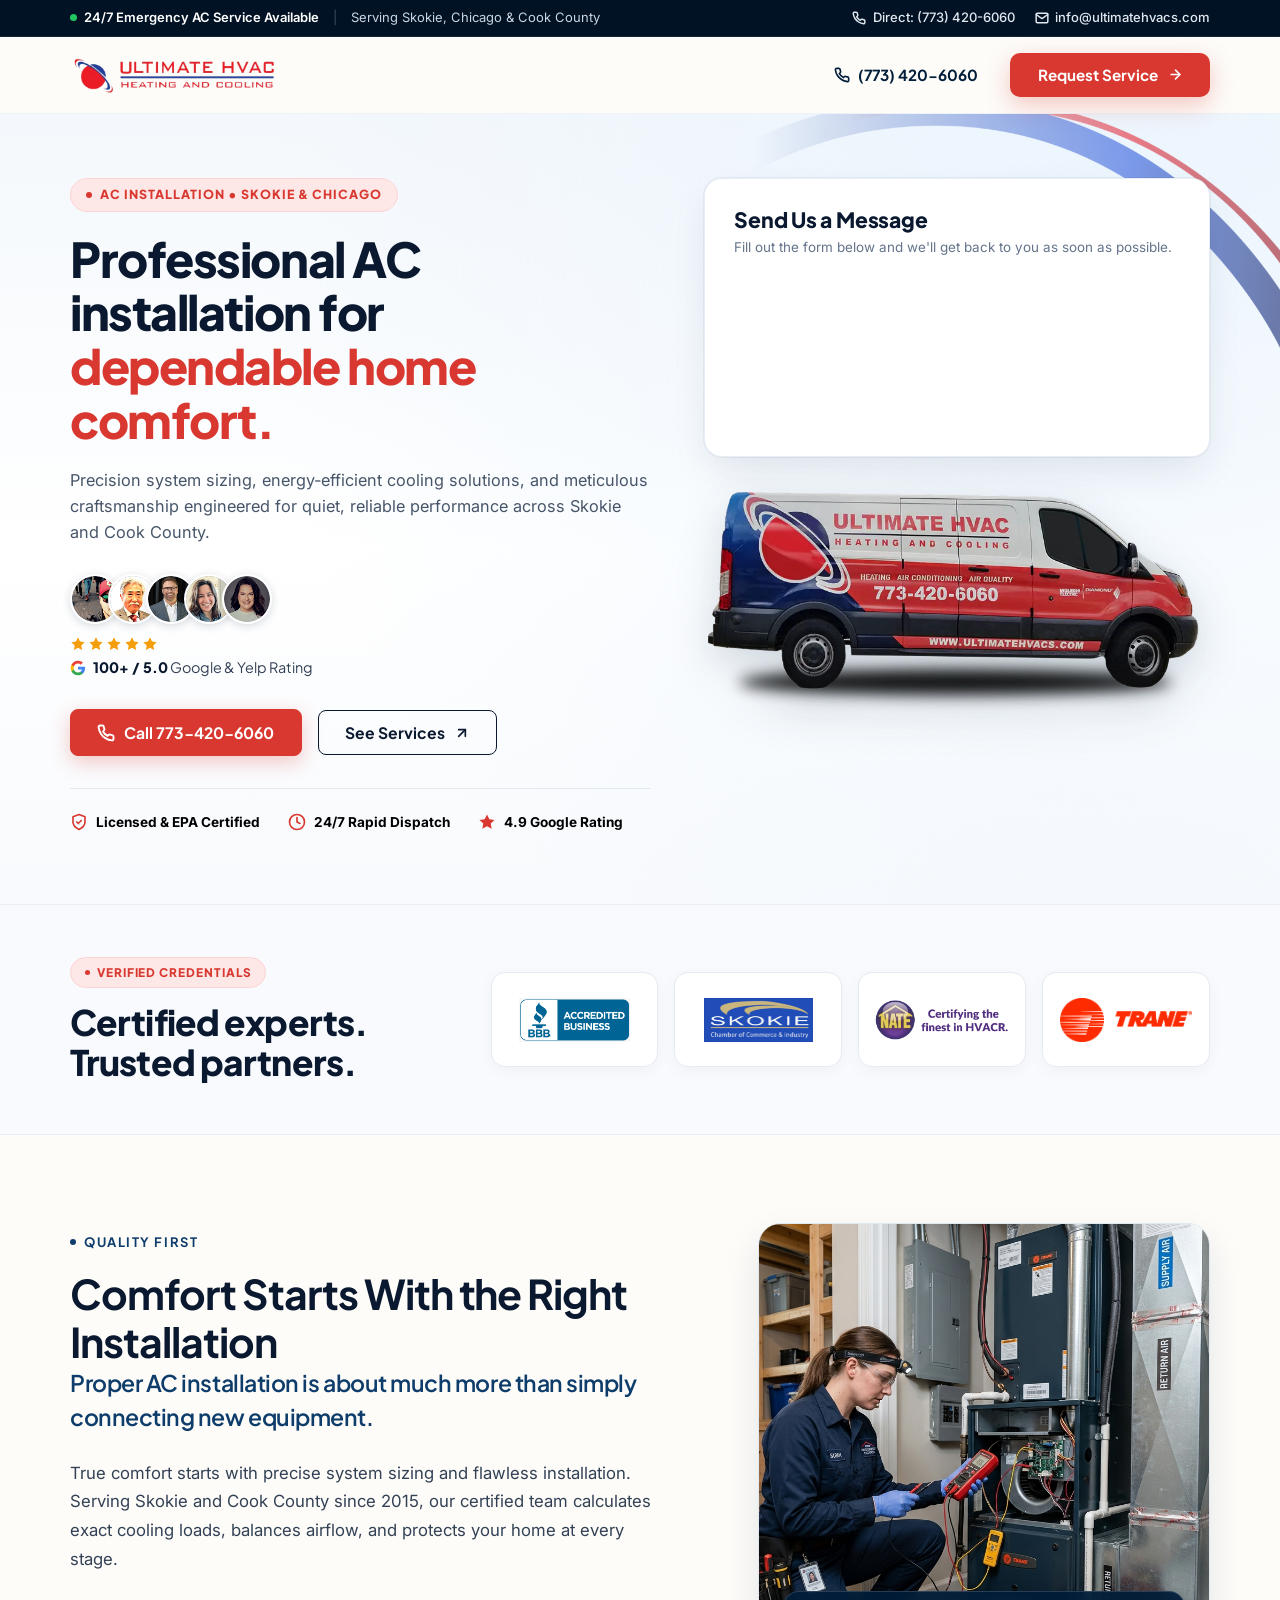
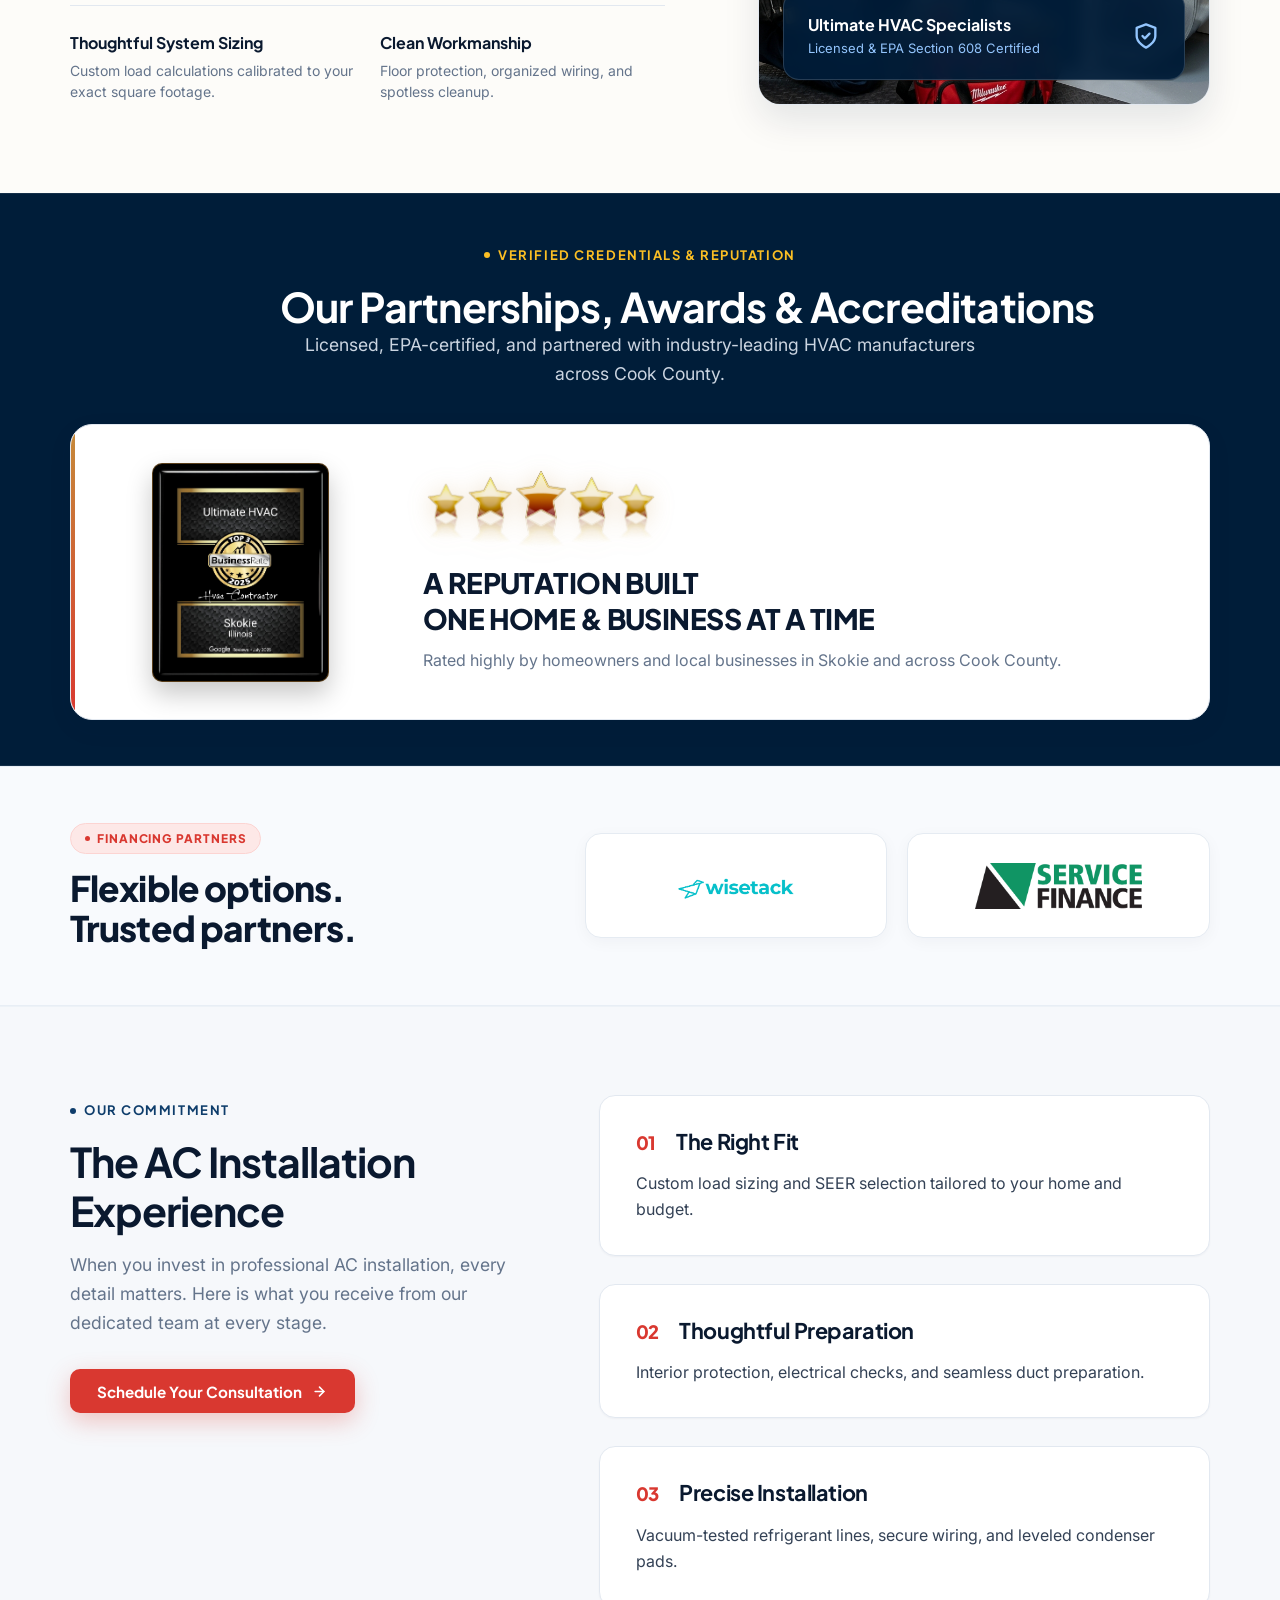
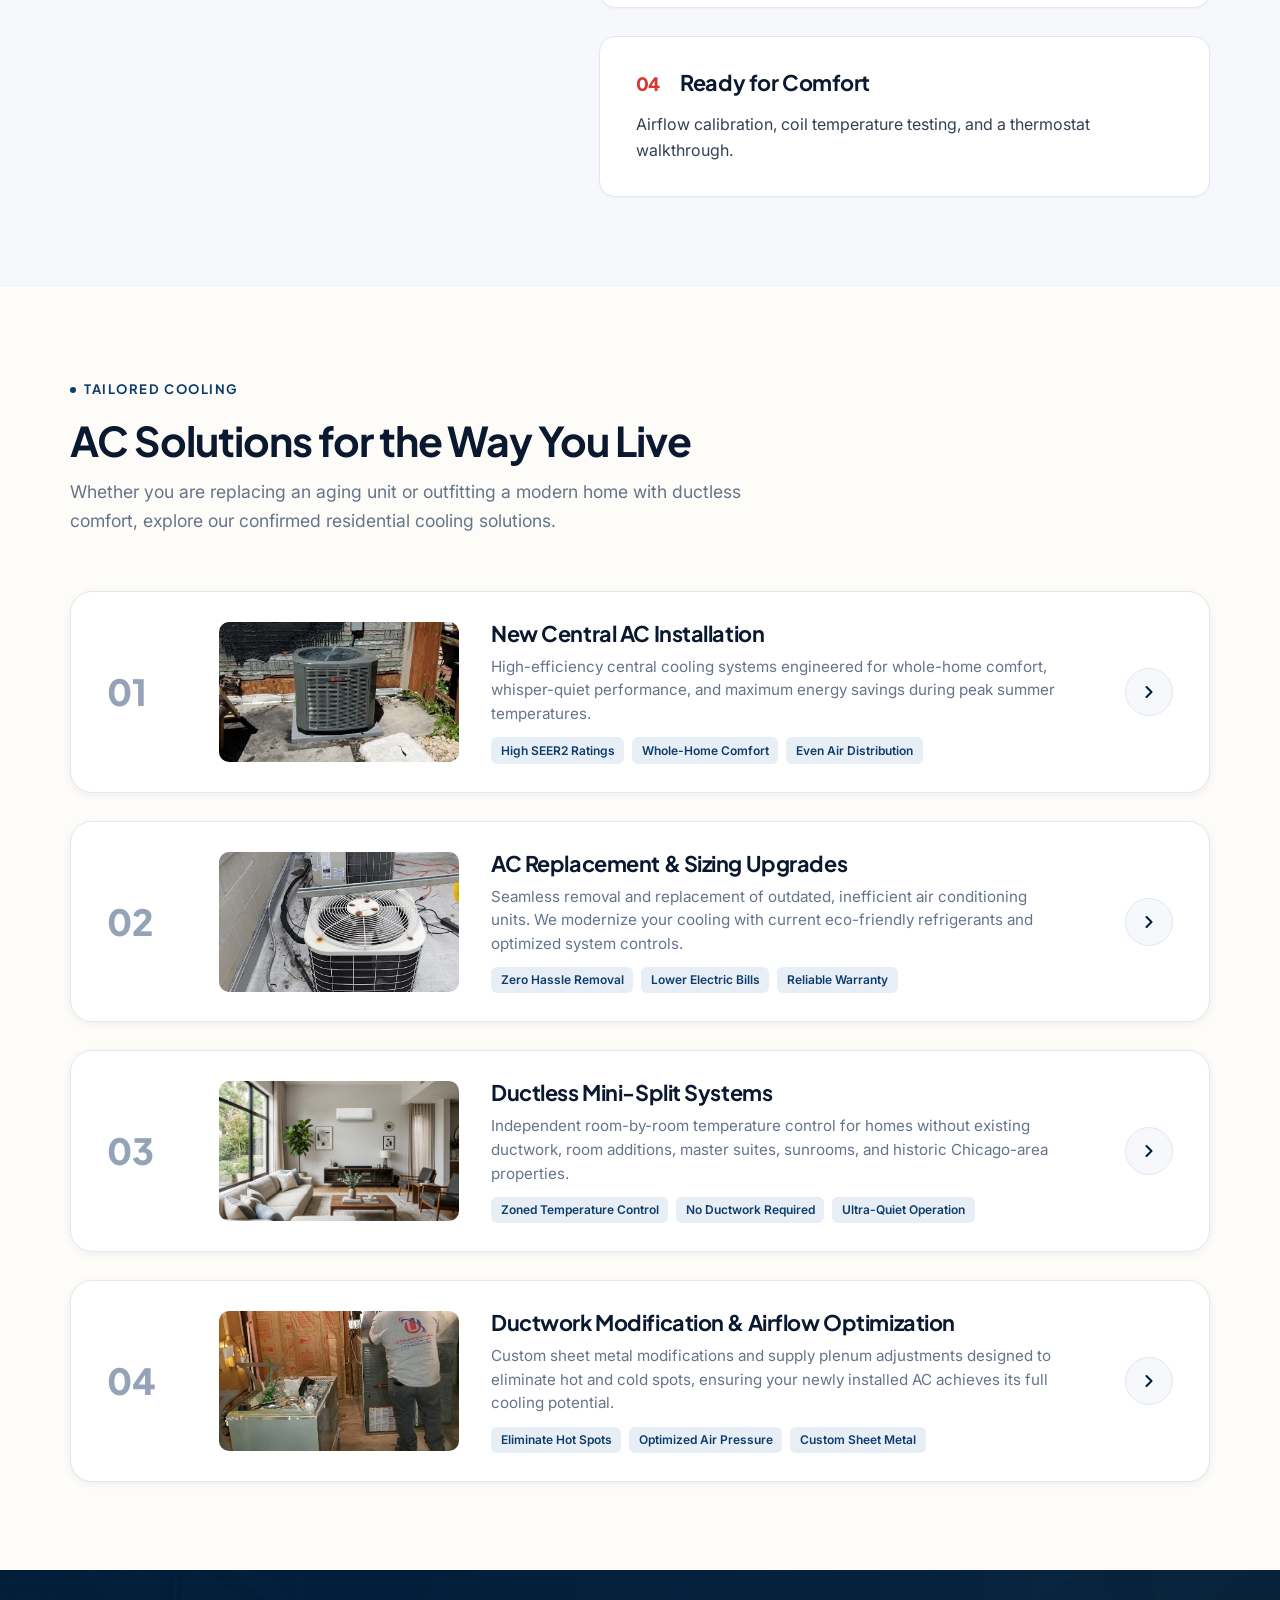
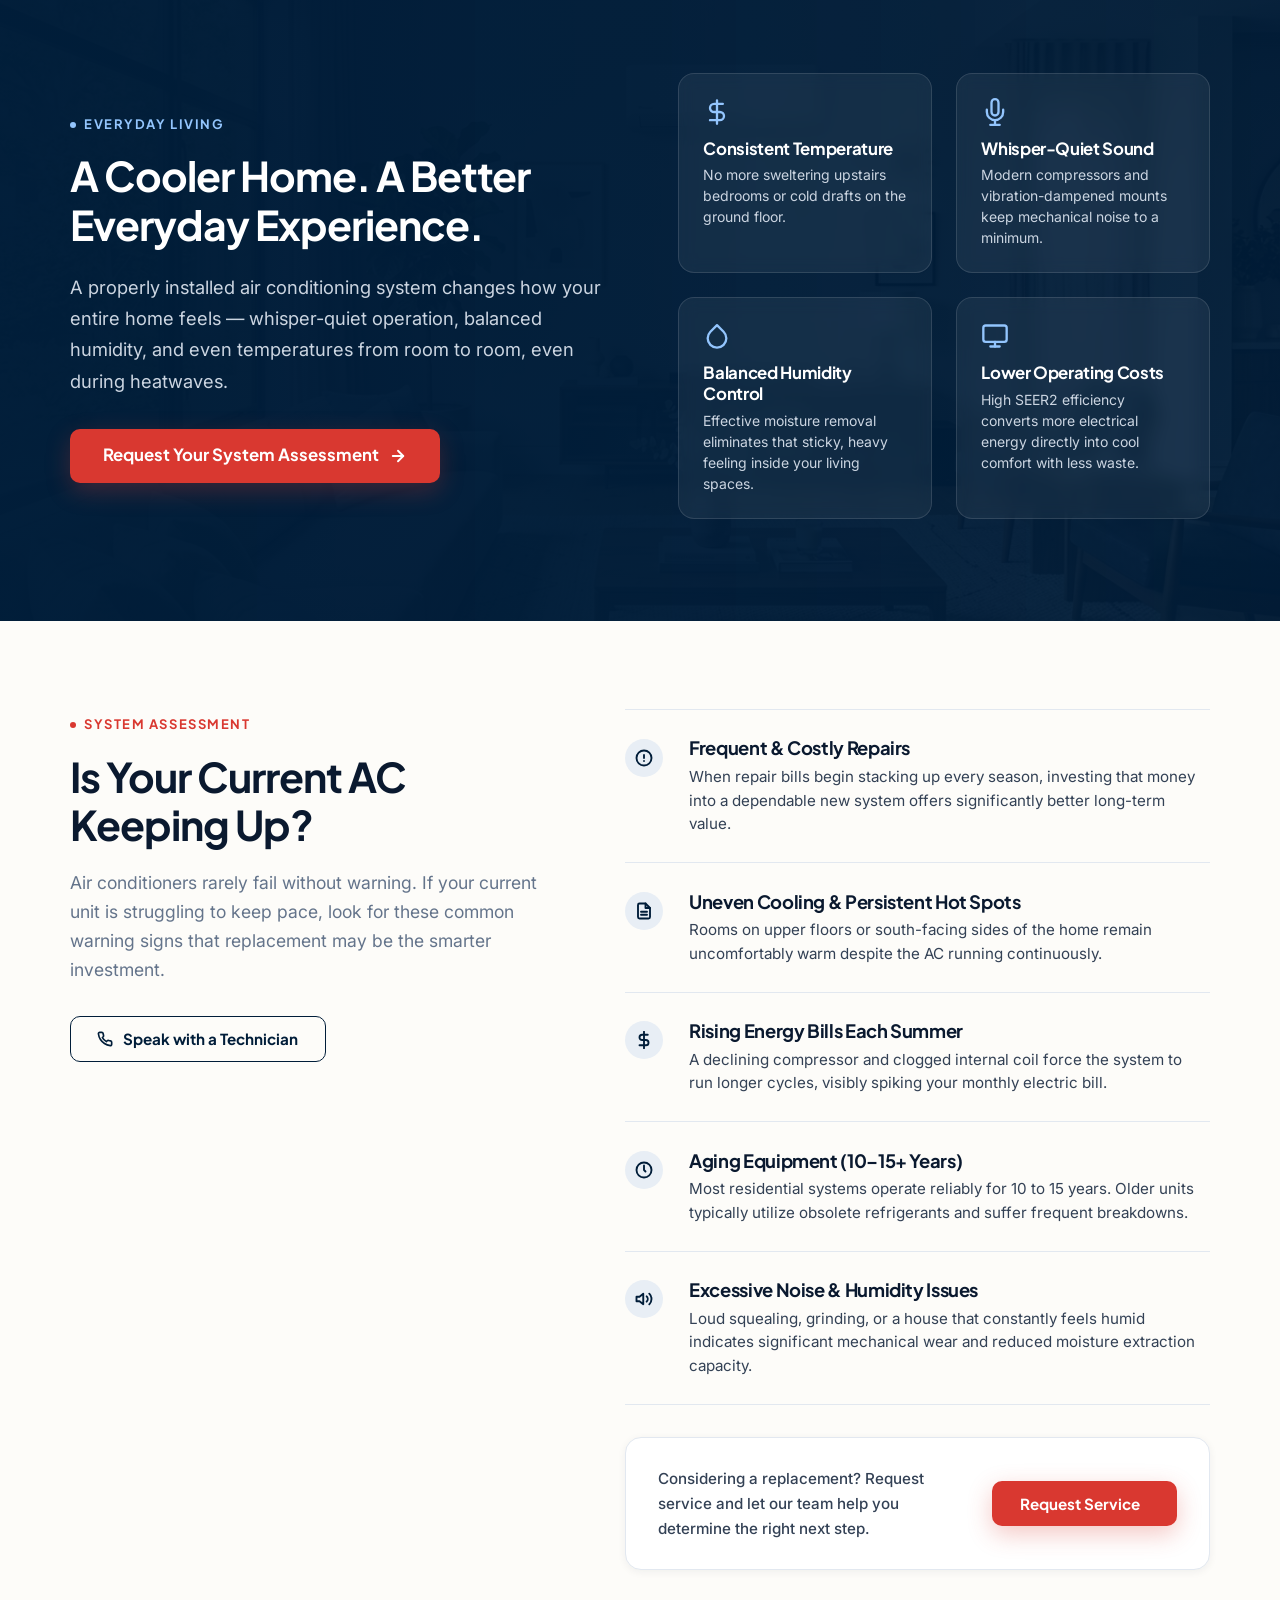
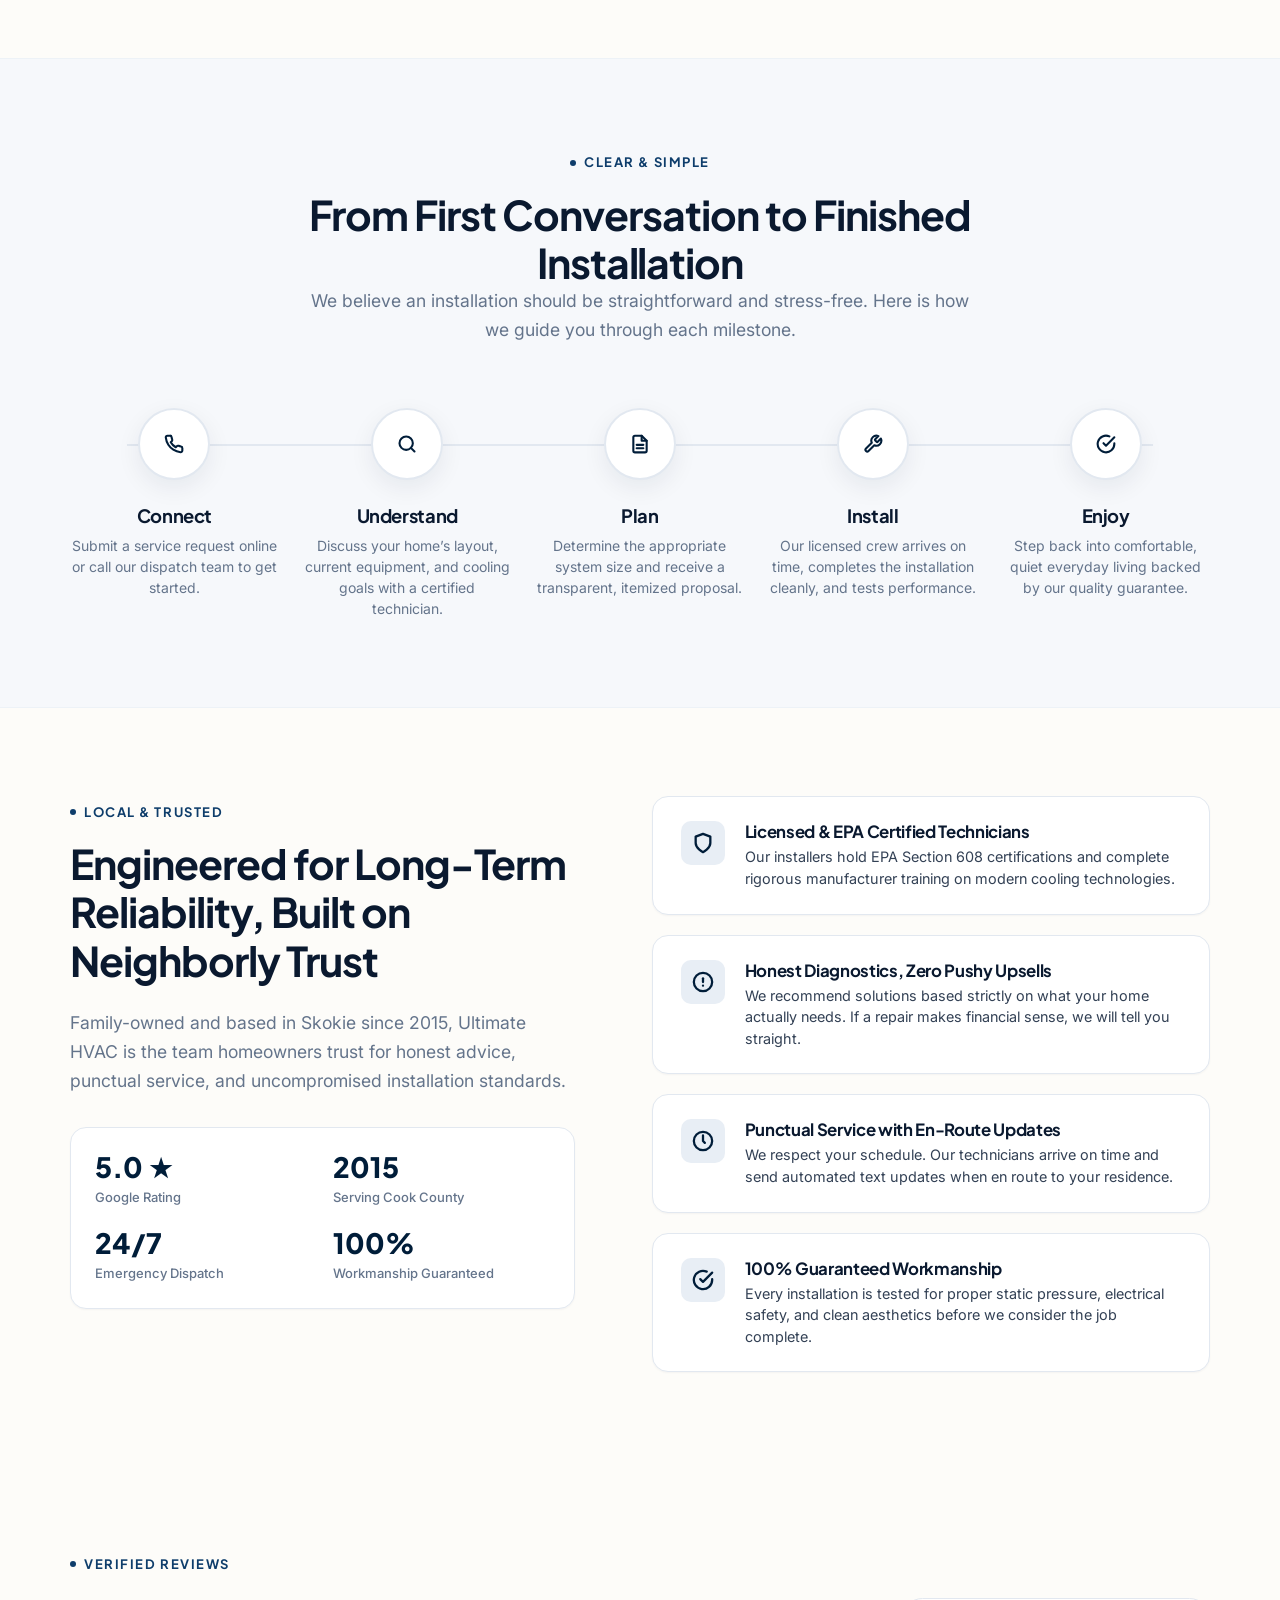
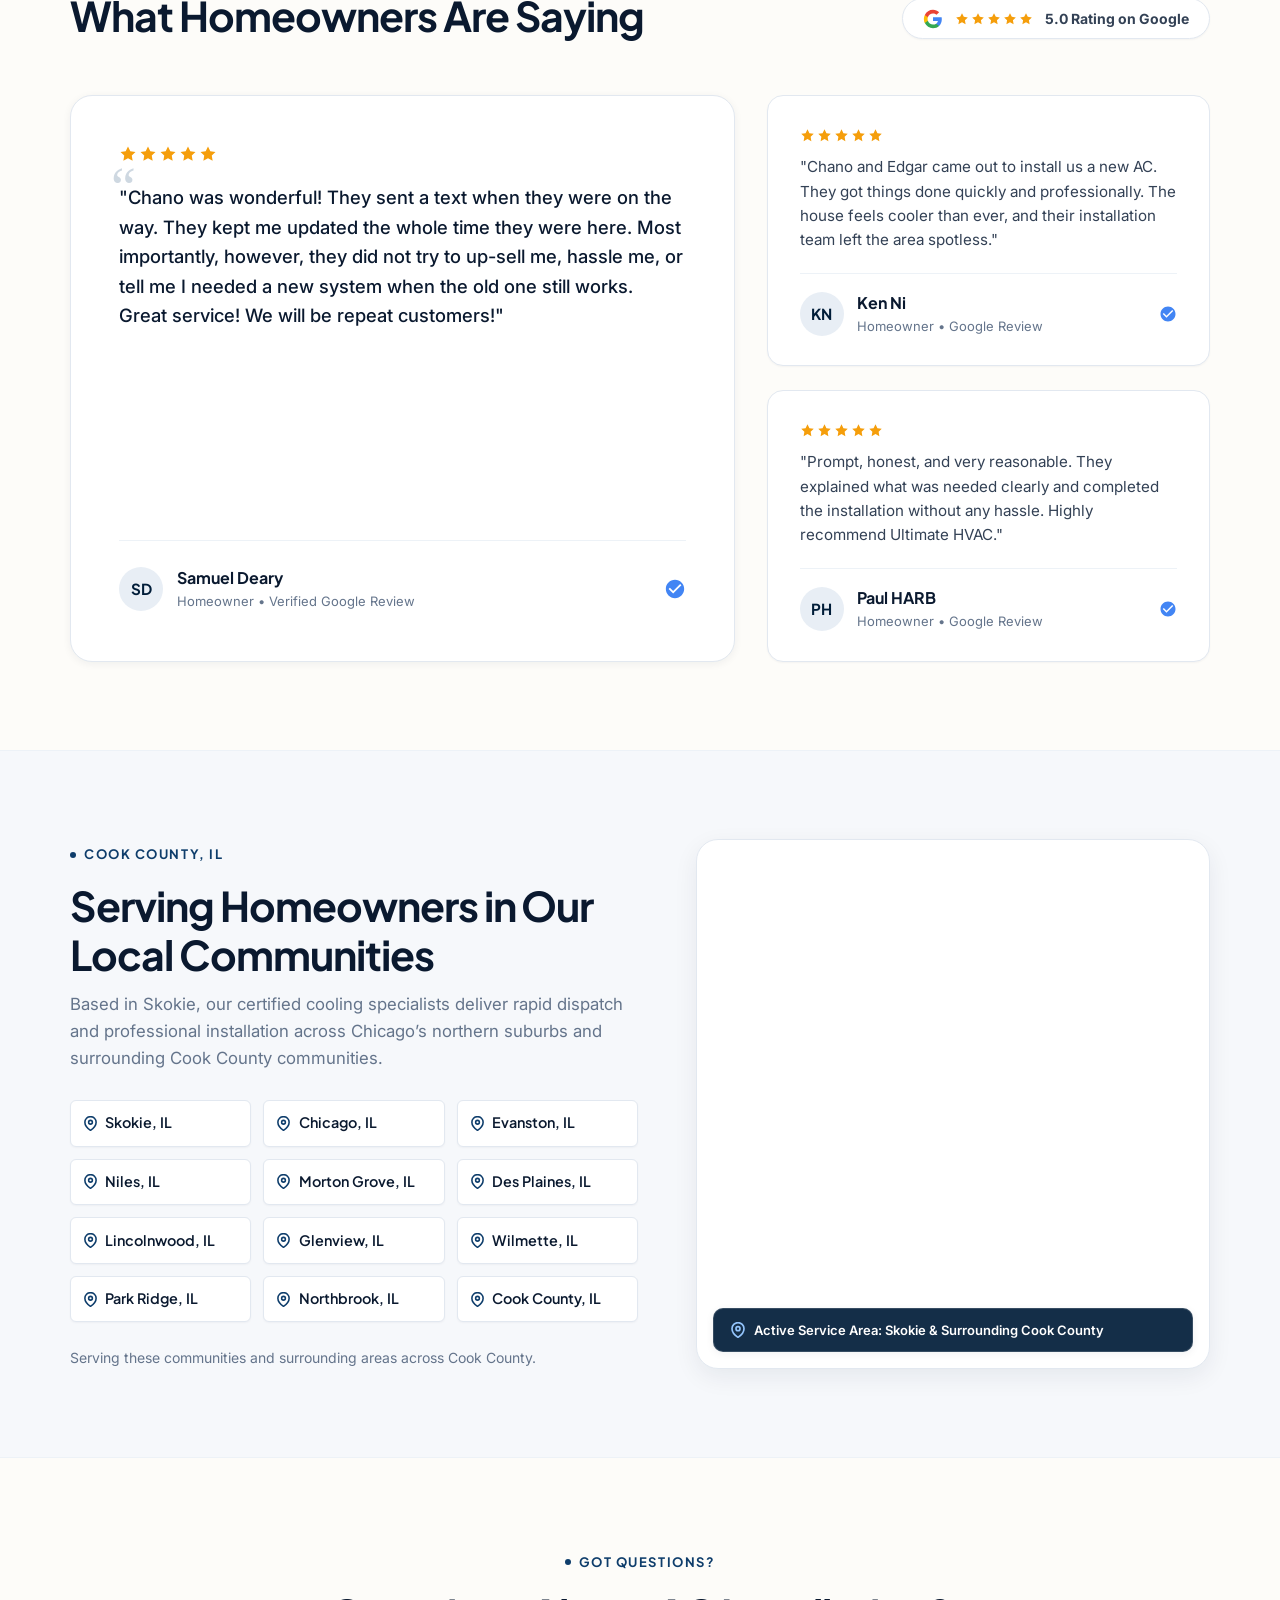
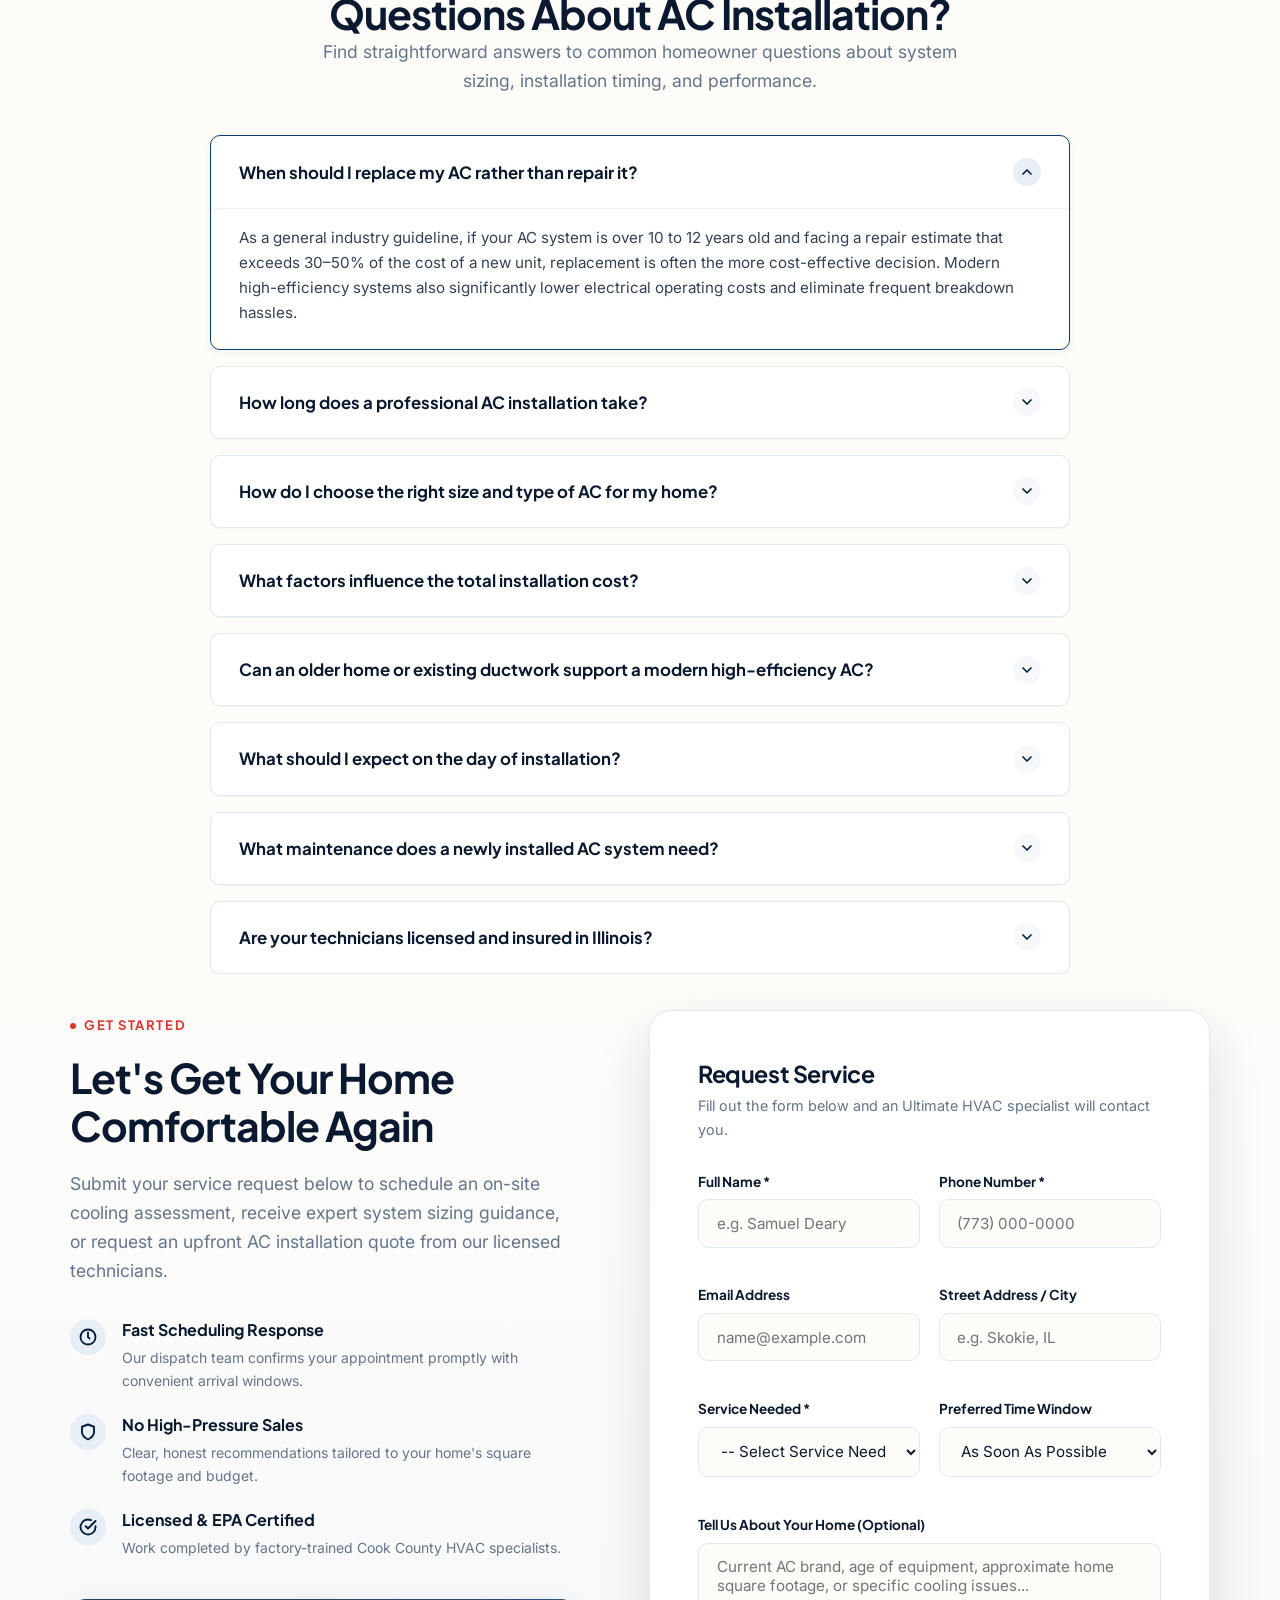
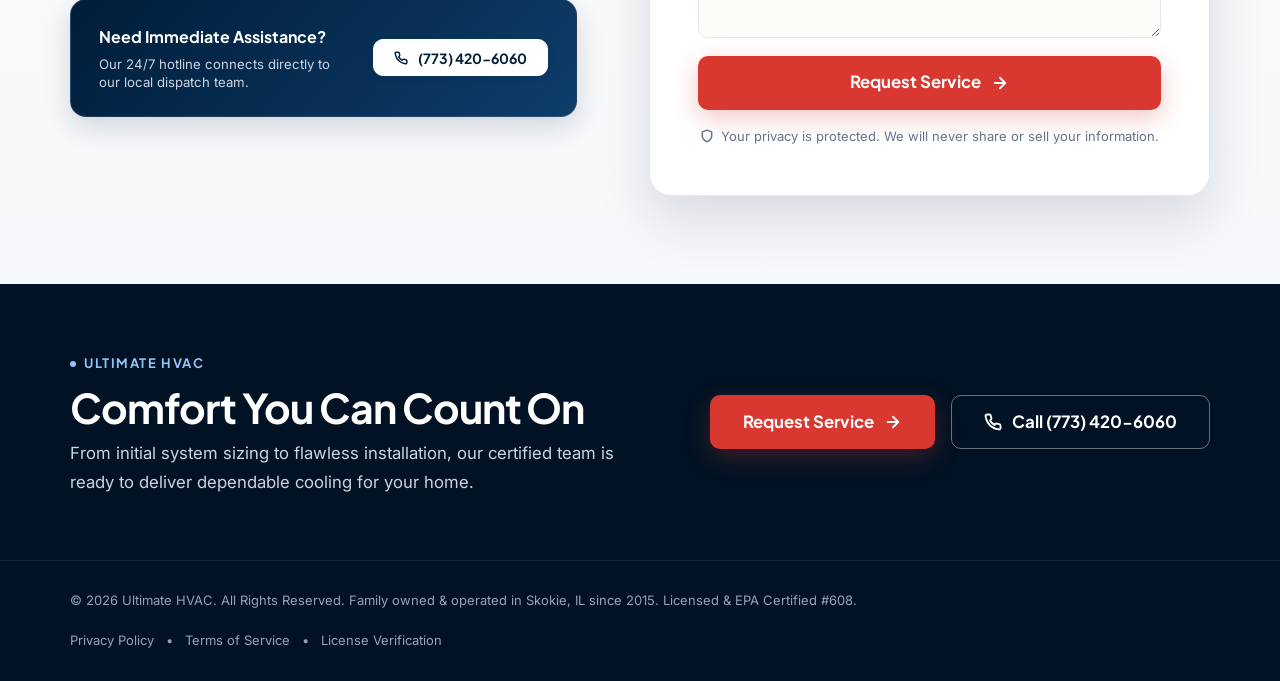
==== commit e16a2179: "Add form" ====
--- a/ac-installation/index.html
+++ b/ac-installation/index.html
@@ -1,16 +1,29 @@
 <!DOCTYPE html>
 <html lang="en">
+
 <head>
+  <!-- Google Tag Manager -->
+  <script>(function (w, d, s, l, i) {
+      w[l] = w[l] || []; w[l].push({
+        'gtm.start':
+          new Date().getTime(), event: 'gtm.js'
+      }); var f = d.getElementsByTagName(s)[0],
+        j = d.createElement(s), dl = l != 'dataLayer' ? '&l=' + l : ''; j.async = true; j.src =
+          'https://www.googletagmanager.com/gtm.js?id=' + i + dl; f.parentNode.insertBefore(j, f);
+    })(window, document, 'script', 'dataLayer', 'GTM-KJ3RF74Q');</script>
+  <!-- End Google Tag Manager -->
   <meta charset="UTF-8">
   <meta name="viewport" content="width=device-width, initial-scale=1.0">
   <title>Professional AC Installation | Ultimate HVAC — Skokie & Chicago, IL</title>
-  <meta name="description" content="Professional AC installation and replacement by Ultimate HVAC. Certified HVAC professionals, licensed technicians, honest pricing, and 24/7 emergency service in Skokie, Chicago & Cook County. Request service today!">
+  <meta name="description"
+    content="Professional AC installation and replacement by Ultimate HVAC. Certified HVAC professionals, licensed technicians, honest pricing, and 24/7 emergency service in Skokie, Chicago & Cook County. Request service today!">
   <link rel="canonical" href="https://staging.advancedmarketers.co/ultimatehvac/ac-installation/">
   <link rel="icon" type="image/webp" href="../assets/images/favicon.webp">
 
   <!-- OpenGraph Metadata -->
   <meta property="og:title" content="Professional AC Installation | Ultimate HVAC">
-  <meta property="og:description" content="Professional AC installation for dependable home comfort. Licensed & EPA-certified HVAC specialists serving Skokie, Chicago, and Cook County.">
+  <meta property="og:description"
+    content="Professional AC installation for dependable home comfort. Licensed & EPA-certified HVAC specialists serving Skokie, Chicago, and Cook County.">
   <meta property="og:image" content="../assets/images/hero-ac-installation.jpg">
   <meta property="og:type" content="website">
 
@@ -57,7 +70,12 @@
   }
   </script>
 </head>
+
 <body id="top">
+  <!-- Google Tag Manager (noscript) -->
+  <noscript><iframe src="https://www.googletagmanager.com/ns.html?id=GTM-KJ3RF74Q" height="0" width="0"
+      style="display:none;visibility:hidden"></iframe></noscript>
+  <!-- End Google Tag Manager (noscript) -->
 
   <!-- ==========================================================================
        Top Alert Bar
@@ -74,33 +92,50 @@
       </div>
       <div class="top-bar-right">
         <a href="tel:773-420-6060" class="top-bar-link" id="topbar-phone-link">
-          <svg width="14" height="14" viewBox="0 0 24 24" fill="none" stroke="currentColor" stroke-width="2.5" stroke-linecap="round" stroke-linejoin="round" aria-hidden="true"><path d="M22 16.92v3a2 2 0 0 1-2.18 2 19.79 19.79 0 0 1-8.63-3.07 19.5 19.5 0 0 1-6-6 19.79 19.79 0 0 1-3.07-8.67A2 2 0 0 1 4.11 2h3a2 2 0 0 1 2 1.72 12.84 12.84 0 0 0 .7 2.81 2 2 0 0 1-.45 2.11L8.09 9.91a16 16 0 0 0 6 6l1.27-1.27a2 2 0 0 1 2.11-.45 12.84 12.84 0 0 0 2.81.7A2 2 0 0 1 22 16.92z"/></svg>
+          <svg width="14" height="14" viewBox="0 0 24 24" fill="none" stroke="currentColor" stroke-width="2.5"
+            stroke-linecap="round" stroke-linejoin="round" aria-hidden="true">
+            <path
+              d="M22 16.92v3a2 2 0 0 1-2.18 2 19.79 19.79 0 0 1-8.63-3.07 19.5 19.5 0 0 1-6-6 19.79 19.79 0 0 1-3.07-8.67A2 2 0 0 1 4.11 2h3a2 2 0 0 1 2 1.72 12.84 12.84 0 0 0 .7 2.81 2 2 0 0 1-.45 2.11L8.09 9.91a16 16 0 0 0 6 6l1.27-1.27a2 2 0 0 1 2.11-.45 12.84 12.84 0 0 0 2.81.7A2 2 0 0 1 22 16.92z" />
+          </svg>
           Direct: (773) 420-6060
         </a>
         <a href="mailto:info@ultimatehvacs.com" class="top-bar-link" id="topbar-email-link">
-          <svg width="14" height="14" viewBox="0 0 24 24" fill="none" stroke="currentColor" stroke-width="2.5" stroke-linecap="round" stroke-linejoin="round" aria-hidden="true"><path d="M4 4h16c1.1 0 2 .9 2 2v12c0 1.1-.9 2-2 2H4c-1.1 0-2-.9-2-2V6c0-1.1.9-2 2-2z"/><polyline points="22,6 12,13 2,6"/></svg>
+          <svg width="14" height="14" viewBox="0 0 24 24" fill="none" stroke="currentColor" stroke-width="2.5"
+            stroke-linecap="round" stroke-linejoin="round" aria-hidden="true">
+            <path d="M4 4h16c1.1 0 2 .9 2 2v12c0 1.1-.9 2-2 2H4c-1.1 0-2-.9-2-2V6c0-1.1.9-2 2-2z" />
+            <polyline points="22,6 12,13 2,6" />
+          </svg>
           info@ultimatehvacs.com
         </a>
       </div>
     </div>
-  </div>  <!-- ==========================================================================
+  </div> <!-- ==========================================================================
        Site Header
        ========================================================================== -->
   <header class="site-header" id="main-header">
     <div class="container header-inner">
       <a href="#top" class="logo-wrapper" id="header-logo-link" aria-label="Ultimate HVAC Homepage">
-        <img src="../assets/images/logo.png" alt="Ultimate HVAC - Heating & Air Conditioning" class="brand-logo" width="220" height="42">
+        <img src="../assets/images/logo.png" alt="Ultimate HVAC - Heating & Air Conditioning" class="brand-logo"
+          width="220" height="42">
       </a>
 
       <!-- Header Actions (Direct Phone + Request Service) -->
       <div class="header-actions">
         <a href="tel:773-420-6060" class="header-phone-link" id="header-phone-btn">
-          <svg width="16" height="16" viewBox="0 0 24 24" fill="none" stroke="currentColor" stroke-width="2.5" stroke-linecap="round" stroke-linejoin="round" aria-hidden="true"><path d="M22 16.92v3a2 2 0 0 1-2.18 2 19.79 19.79 0 0 1-8.63-3.07 19.5 19.5 0 0 1-6-6 19.79 19.79 0 0 1-3.07-8.67A2 2 0 0 1 4.11 2h3a2 2 0 0 1 2 1.72 12.84 12.84 0 0 0 .7 2.81 2 2 0 0 1-.45 2.11L8.09 9.91a16 16 0 0 0 6 6l1.27-1.27a2 2 0 0 1 2.11-.45 12.84 12.84 0 0 0 2.81.7A2 2 0 0 1 22 16.92z"/></svg>
+          <svg width="16" height="16" viewBox="0 0 24 24" fill="none" stroke="currentColor" stroke-width="2.5"
+            stroke-linecap="round" stroke-linejoin="round" aria-hidden="true">
+            <path
+              d="M22 16.92v3a2 2 0 0 1-2.18 2 19.79 19.79 0 0 1-8.63-3.07 19.5 19.5 0 0 1-6-6 19.79 19.79 0 0 1-3.07-8.67A2 2 0 0 1 4.11 2h3a2 2 0 0 1 2 1.72 12.84 12.84 0 0 0 .7 2.81 2 2 0 0 1-.45 2.11L8.09 9.91a16 16 0 0 0 6 6l1.27-1.27a2 2 0 0 1 2.11-.45 12.84 12.84 0 0 0 2.81.7A2 2 0 0 1 22 16.92z" />
+          </svg>
           <span>(773) 420-6060</span>
         </a>
         <a href="#request-service" class="btn btn-primary" id="header-request-btn">
           Request Service
-          <svg width="15" height="15" viewBox="0 0 24 24" fill="none" stroke="currentColor" stroke-width="2.5" stroke-linecap="round" stroke-linejoin="round" aria-hidden="true"><line x1="5" y1="12" x2="19" y2="12"/><polyline points="12 5 19 12 12 19"/></svg>
+          <svg width="15" height="15" viewBox="0 0 24 24" fill="none" stroke="currentColor" stroke-width="2.5"
+            stroke-linecap="round" stroke-linejoin="round" aria-hidden="true">
+            <line x1="5" y1="12" x2="19" y2="12" />
+            <polyline points="12 5 19 12 12 19" />
+          </svg>
         </a>
       </div>
     </div>
@@ -112,7 +147,8 @@
          ========================================================================== -->
     <section class="hero-editorial" id="hero">
       <div class="hero-background-wrap" aria-hidden="true">
-        <img src="../assets/images/Hero Background.png" alt="" class="hero-bg-wave-img" width="1440" height="600" loading="eager">
+        <img src="../assets/images/Hero Background.png" alt="" class="hero-bg-wave-img" width="1440" height="600"
+          loading="eager">
         <div class="hero-bg-gradient-fill"></div>
       </div>
 
@@ -130,33 +166,58 @@
             </h1>
 
             <p class="hero-lead-text">
-              Precision system sizing, energy-efficient cooling solutions, and meticulous craftsmanship engineered for quiet, reliable performance across Skokie and Cook County.
+              Precision system sizing, energy-efficient cooling solutions, and meticulous craftsmanship engineered for
+              quiet, reliable performance across Skokie and Cook County.
             </p>
 
             <!-- Social Proof Avatar Stack & Google/Yelp Rating -->
             <div class="hero-social-proof-block">
               <div class="hero-avatar-stack" aria-label="Customer Reviews">
-                <img src="../assets/images/customer-avatar-1.png" alt="Samuel Deary - Verified Customer" class="hero-avatar-img" width="50" height="50" loading="eager">
-                <img src="../assets/images/customer-avatar-2.png" alt="Ken Ni - Verified Customer" class="hero-avatar-img" width="50" height="50" loading="eager">
-                <img src="../assets/images/customer-avatar-3.png" alt="Paul Harb - Verified Customer" class="hero-avatar-img" width="50" height="50" loading="eager">
-                <img src="../assets/images/customer-avatar-4.png" alt="Lisa M. - Verified Customer" class="hero-avatar-img" width="50" height="50" loading="eager">
-                <img src="../assets/images/customer-avatar-5.png" alt="Elena R. - Verified Customer" class="hero-avatar-img" width="50" height="50" loading="eager">
+                <img src="../assets/images/customer-avatar-1.png" alt="Samuel Deary - Verified Customer"
+                  class="hero-avatar-img" width="50" height="50" loading="eager">
+                <img src="../assets/images/customer-avatar-2.png" alt="Ken Ni - Verified Customer"
+                  class="hero-avatar-img" width="50" height="50" loading="eager">
+                <img src="../assets/images/customer-avatar-3.png" alt="Paul Harb - Verified Customer"
+                  class="hero-avatar-img" width="50" height="50" loading="eager">
+                <img src="../assets/images/customer-avatar-4.png" alt="Lisa M. - Verified Customer"
+                  class="hero-avatar-img" width="50" height="50" loading="eager">
+                <img src="../assets/images/customer-avatar-5.png" alt="Elena R. - Verified Customer"
+                  class="hero-avatar-img" width="50" height="50" loading="eager">
               </div>
 
               <div class="hero-rating-stack" id="hero-google-badge">
                 <div class="stars-row" aria-label="5 out of 5 stars">
-                  <svg width="16" height="16" viewBox="0 0 24 24" fill="#F59E0B" aria-hidden="true"><polygon points="12 2 15.09 8.26 22 9.27 17 14.14 18.18 21.02 12 17.77 5.82 21.02 7 14.14 2 9.27 8.91 8.26 12 2"/></svg>
-                  <svg width="16" height="16" viewBox="0 0 24 24" fill="#F59E0B" aria-hidden="true"><polygon points="12 2 15.09 8.26 22 9.27 17 14.14 18.18 21.02 12 17.77 5.82 21.02 7 14.14 2 9.27 8.91 8.26 12 2"/></svg>
-                  <svg width="16" height="16" viewBox="0 0 24 24" fill="#F59E0B" aria-hidden="true"><polygon points="12 2 15.09 8.26 22 9.27 17 14.14 18.18 21.02 12 17.77 5.82 21.02 7 14.14 2 9.27 8.91 8.26 12 2"/></svg>
-                  <svg width="16" height="16" viewBox="0 0 24 24" fill="#F59E0B" aria-hidden="true"><polygon points="12 2 15.09 8.26 22 9.27 17 14.14 18.18 21.02 12 17.77 5.82 21.02 7 14.14 2 9.27 8.91 8.26 12 2"/></svg>
-                  <svg width="16" height="16" viewBox="0 0 24 24" fill="#F59E0B" aria-hidden="true"><polygon points="12 2 15.09 8.26 22 9.27 17 14.14 18.18 21.02 12 17.77 5.82 21.02 7 14.14 2 9.27 8.91 8.26 12 2"/></svg>
+                  <svg width="16" height="16" viewBox="0 0 24 24" fill="#F59E0B" aria-hidden="true">
+                    <polygon
+                      points="12 2 15.09 8.26 22 9.27 17 14.14 18.18 21.02 12 17.77 5.82 21.02 7 14.14 2 9.27 8.91 8.26 12 2" />
+                  </svg>
+                  <svg width="16" height="16" viewBox="0 0 24 24" fill="#F59E0B" aria-hidden="true">
+                    <polygon
+                      points="12 2 15.09 8.26 22 9.27 17 14.14 18.18 21.02 12 17.77 5.82 21.02 7 14.14 2 9.27 8.91 8.26 12 2" />
+                  </svg>
+                  <svg width="16" height="16" viewBox="0 0 24 24" fill="#F59E0B" aria-hidden="true">
+                    <polygon
+                      points="12 2 15.09 8.26 22 9.27 17 14.14 18.18 21.02 12 17.77 5.82 21.02 7 14.14 2 9.27 8.91 8.26 12 2" />
+                  </svg>
+                  <svg width="16" height="16" viewBox="0 0 24 24" fill="#F59E0B" aria-hidden="true">
+                    <polygon
+                      points="12 2 15.09 8.26 22 9.27 17 14.14 18.18 21.02 12 17.77 5.82 21.02 7 14.14 2 9.27 8.91 8.26 12 2" />
+                  </svg>
+                  <svg width="16" height="16" viewBox="0 0 24 24" fill="#F59E0B" aria-hidden="true">
+                    <polygon
+                      points="12 2 15.09 8.26 22 9.27 17 14.14 18.18 21.02 12 17.77 5.82 21.02 7 14.14 2 9.27 8.91 8.26 12 2" />
+                  </svg>
                 </div>
                 <div class="hero-rating-score-line">
                   <svg class="google-logo-svg" width="16" height="16" viewBox="0 0 24 24" aria-hidden="true">
-                    <path fill="#4285F4" d="M22.56 12.25c0-.78-.07-1.53-.2-2.25H12v4.26h5.92c-.26 1.37-1.04 2.53-2.21 3.31v2.77h3.57c2.08-1.92 3.28-4.74 3.28-8.09z"/>
-                    <path fill="#34A853" d="M12 23c2.97 0 5.46-.98 7.28-2.66l-3.57-2.77c-.98.66-2.23 1.06-3.71 1.06-2.86 0-5.29-1.93-6.16-4.53H2.18v2.84C3.99 20.53 7.7 23 12 23z"/>
-                    <path fill="#FBBC05" d="M5.84 14.09c-.22-.66-.35-1.36-.35-2.09s.13-1.43.35-2.09V7.06H2.18C1.43 8.55 1 10.22 1 12s.43 3.45 1.18 4.94l2.85-2.22.81-.63z"/>
-                    <path fill="#EA4335" d="M12 5.38c1.62 0 3.06.56 4.21 1.64l3.15-3.15C17.45 2.09 14.97 1 12 1 7.7 1 3.99 3.47 2.18 7.06l3.66 2.84c.87-2.6 3.3-4.52 6.16-4.52z"/>
+                    <path fill="#4285F4"
+                      d="M22.56 12.25c0-.78-.07-1.53-.2-2.25H12v4.26h5.92c-.26 1.37-1.04 2.53-2.21 3.31v2.77h3.57c2.08-1.92 3.28-4.74 3.28-8.09z" />
+                    <path fill="#34A853"
+                      d="M12 23c2.97 0 5.46-.98 7.28-2.66l-3.57-2.77c-.98.66-2.23 1.06-3.71 1.06-2.86 0-5.29-1.93-6.16-4.53H2.18v2.84C3.99 20.53 7.7 23 12 23z" />
+                    <path fill="#FBBC05"
+                      d="M5.84 14.09c-.22-.66-.35-1.36-.35-2.09s.13-1.43.35-2.09V7.06H2.18C1.43 8.55 1 10.22 1 12s.43 3.45 1.18 4.94l2.85-2.22.81-.63z" />
+                    <path fill="#EA4335"
+                      d="M12 5.38c1.62 0 3.06.56 4.21 1.64l3.15-3.15C17.45 2.09 14.97 1 12 1 7.7 1 3.99 3.47 2.18 7.06l3.66 2.84c.87-2.6 3.3-4.52 6.16-4.52z" />
                   </svg>
                   <span class="hero-rating-text-label"><strong>100+ / 5.0</strong> Google &amp; Yelp Rating</span>
                 </div>
@@ -166,27 +227,49 @@
             <!-- Side-by-Side CTA Buttons -->
             <div class="hero-cta-group">
               <a href="tel:773-420-6060" class="btn btn-primary btn-hero-call" id="hero-call-cta">
-                <svg width="18" height="18" viewBox="0 0 24 24" fill="none" stroke="currentColor" stroke-width="2.5" stroke-linecap="round" stroke-linejoin="round" aria-hidden="true"><path d="M22 16.92v3a2 2 0 0 1-2.18 2 19.79 19.79 0 0 1-8.63-3.07 19.5 19.5 0 0 1-6-6 19.79 19.79 0 0 1-3.07-8.67A2 2 0 0 1 4.11 2h3a2 2 0 0 1 2 1.72 12.84 12.84 0 0 0 .7 2.81 2 2 0 0 1-.45 2.11L8.09 9.91a16 16 0 0 0 6 6l1.27-1.27a2 2 0 0 1 2.11-.45 12.84 12.84 0 0 0 2.81.7A2 2 0 0 1 22 16.92z"/></svg>
+                <svg width="18" height="18" viewBox="0 0 24 24" fill="none" stroke="currentColor" stroke-width="2.5"
+                  stroke-linecap="round" stroke-linejoin="round" aria-hidden="true">
+                  <path
+                    d="M22 16.92v3a2 2 0 0 1-2.18 2 19.79 19.79 0 0 1-8.63-3.07 19.5 19.5 0 0 1-6-6 19.79 19.79 0 0 1-3.07-8.67A2 2 0 0 1 4.11 2h3a2 2 0 0 1 2 1.72 12.84 12.84 0 0 0 .7 2.81 2 2 0 0 1-.45 2.11L8.09 9.91a16 16 0 0 0 6 6l1.27-1.27a2 2 0 0 1 2.11-.45 12.84 12.84 0 0 0 2.81.7A2 2 0 0 1 22 16.92z" />
+                </svg>
                 Call 773-420-6060
               </a>
               <a href="#hero-service-form" class="btn btn-outline-dark btn-hero-services" id="hero-services-cta">
                 See Services
-                <svg width="16" height="16" viewBox="0 0 24 24" fill="none" stroke="currentColor" stroke-width="2.5" stroke-linecap="round" stroke-linejoin="round" aria-hidden="true"><line x1="7" y1="17" x2="17" y2="7"/><polyline points="7 7 17 7 17 17"/></svg>
+                <svg width="16" height="16" viewBox="0 0 24 24" fill="none" stroke="currentColor" stroke-width="2.5"
+                  stroke-linecap="round" stroke-linejoin="round" aria-hidden="true">
+                  <line x1="7" y1="17" x2="17" y2="7" />
+                  <polyline points="7 7 17 7 17 17" />
+                </svg>
               </a>
             </div>
 
             <!-- 3 Trust Badges -->
             <div class="hero-trust-strip">
               <div class="hero-trust-item">
-                <svg class="hero-trust-icon" width="18" height="18" viewBox="0 0 24 24" fill="none" stroke="currentColor" stroke-width="2.2" stroke-linecap="round" stroke-linejoin="round" aria-hidden="true"><path d="M12 22s8-4 8-10V5l-8-3-8 3v7c0 6 8 10 8 10z"/><polyline points="9 12 11 14 15 10"/></svg>
+                <svg class="hero-trust-icon" width="18" height="18" viewBox="0 0 24 24" fill="none"
+                  stroke="currentColor" stroke-width="2.2" stroke-linecap="round" stroke-linejoin="round"
+                  aria-hidden="true">
+                  <path d="M12 22s8-4 8-10V5l-8-3-8 3v7c0 6 8 10 8 10z" />
+                  <polyline points="9 12 11 14 15 10" />
+                </svg>
                 <span>Licensed &amp; EPA Certified</span>
               </div>
               <div class="hero-trust-item">
-                <svg class="hero-trust-icon" width="18" height="18" viewBox="0 0 24 24" fill="none" stroke="currentColor" stroke-width="2.2" stroke-linecap="round" stroke-linejoin="round" aria-hidden="true"><circle cx="12" cy="12" r="10"/><polyline points="12 6 12 12 16 14"/></svg>
+                <svg class="hero-trust-icon" width="18" height="18" viewBox="0 0 24 24" fill="none"
+                  stroke="currentColor" stroke-width="2.2" stroke-linecap="round" stroke-linejoin="round"
+                  aria-hidden="true">
+                  <circle cx="12" cy="12" r="10" />
+                  <polyline points="12 6 12 12 16 14" />
+                </svg>
                 <span>24/7 Rapid Dispatch</span>
               </div>
               <div class="hero-trust-item">
-                <svg class="hero-trust-icon" width="18" height="18" viewBox="0 0 24 24" fill="currentColor" aria-hidden="true"><polygon points="12 2 15.09 8.26 22 9.27 17 14.14 18.18 21.02 12 17.77 5.82 21.02 7 14.14 2 9.27 8.91 8.26 12 2"/></svg>
+                <svg class="hero-trust-icon" width="18" height="18" viewBox="0 0 24 24" fill="currentColor"
+                  aria-hidden="true">
+                  <polygon
+                    points="12 2 15.09 8.26 22 9.27 17 14.14 18.18 21.02 12 17.77 5.82 21.02 7 14.14 2 9.27 8.91 8.26 12 2" />
+                </svg>
                 <span>4.9 Google Rating</span>
               </div>
             </div>
@@ -202,68 +285,23 @@
               </div>
 
               <form class="ac-service-request-form hero-grid-form" id="hero-service-form" novalidate>
-                <!-- Row 1: First Name / Last Name -->
-                <div class="form-grid-2col">
-                  <div class="form-group">
-                    <label for="hero-firstname" class="form-label">First Name <span class="text-req">*</span></label>
-                    <input type="text" id="hero-firstname" name="firstname" class="form-control" placeholder="Enter first name" required>
-                    <div class="field-error-msg">Please enter first name</div>
-                  </div>
-                  <div class="form-group">
-                    <label for="hero-lastname" class="form-label">Last Name <span class="text-req">*</span></label>
-                    <input type="text" id="hero-lastname" name="lastname" class="form-control" placeholder="Enter last name" required>
-                    <div class="field-error-msg">Please enter last name</div>
-                  </div>
-                </div>
-
-                <!-- Row 2: Email Address / Phone Number -->
-                <div class="form-grid-2col">
-                  <div class="form-group">
-                    <label for="hero-email" class="form-label">Email Address <span class="text-req">*</span></label>
-                    <input type="email" id="hero-email" name="email" class="form-control" placeholder="Enter email address" required>
-                    <div class="field-error-msg">Please enter a valid email</div>
-                  </div>
-                  <div class="form-group">
-                    <label for="hero-phone" class="form-label">Phone Number <span class="text-req">*</span></label>
-                    <input type="tel" id="hero-phone" name="phone" class="form-control" placeholder="Enter phone number" required>
-                    <div class="field-error-msg">Please enter a phone number</div>
-                  </div>
-                </div>
-
-                <!-- Row 3: Service / ZIP Code -->
-                <div class="form-grid-2col">
-                  <div class="form-group">
-                    <label for="hero-service_type" class="form-label">Service <span class="text-req">*</span></label>
-                    <div class="select-wrapper">
-                      <select id="hero-service_type" name="service_type" class="form-control" required>
-                        <option value="">Select a service</option>
-                        <option value="New Central AC Installation">New Central AC Installation</option>
-                        <option value="AC System Replacement">AC System Replacement</option>
-                        <option value="Ductless Mini-Split Installation">Ductless Mini-Split Installation</option>
-                        <option value="Ductwork & Airflow Optimization">Ductwork & Airflow Optimization</option>
-                        <option value="Free Sizing Consultation">Free Sizing Consultation</option>
-                        <option value="Emergency AC Service">Emergency AC Service</option>
-                      </select>
-                      <svg class="select-caret" width="14" height="14" viewBox="0 0 24 24" fill="none" stroke="currentColor" stroke-width="2.5" stroke-linecap="round" stroke-linejoin="round" aria-hidden="true"><polyline points="6 9 12 15 18 9"/></svg>
-                    </div>
-                    <div class="field-error-msg">Please select a service</div>
-                  </div>
-                  <div class="form-group">
-                    <label for="hero-zip" class="form-label">ZIP / Postal Code</label>
-                    <input type="text" id="hero-zip" name="zip" class="form-control" placeholder="Enter ZIP / postal code" maxlength="10">
-                  </div>
-                </div>
-
-                <!-- Full-width Primary Submit Button -->
-                <button type="submit" class="btn btn-hero-submit" id="hero-submit-btn">
-                  Request Service
-                </button>
+                <iframe src="https://link.advancedmarketers.co/widget/form/Wv767FAuRSoB7IlwYtK0"
+                  style="width:100%;height:100%;border:none;border-radius:20px" id="inline-Wv767FAuRSoB7IlwYtK0"
+                  data-layout="{'id':'INLINE'}" data-trigger-type="alwaysShow" data-trigger-value=""
+                  data-activation-type="alwaysActivated" data-activation-value=""
+                  data-deactivation-type="neverDeactivate" data-deactivation-value="" data-form-name="LP Form"
+                  data-height="526" data-layout-iframe-id="inline-Wv767FAuRSoB7IlwYtK0"
+                  data-form-id="Wv767FAuRSoB7IlwYtK0" data-cookie-consent="true" data-cookie-consent-provider="auto"
+                  title="LP Form">
+                </iframe>
+                <script src="https://link.advancedmarketers.co/js/form_embed.js"></script>
               </form>
             </div>
 
             <!-- Branded Company Van Fleet Image -->
             <div class="hero-van-container">
-              <img src="../assets/images/Van.webp" alt="Ultimate HVAC Branded Fleet Service Van" class="hero-van-img" width="580" height="240" loading="eager">
+              <img src="../assets/images/Van.webp" alt="Ultimate HVAC Branded Fleet Service Van" class="hero-van-img"
+                width="580" height="240" loading="eager">
             </div>
           </div>
         </div>
@@ -273,7 +311,8 @@
     <!-- ==========================================================================
          01.5 — PARTNER & CERTIFICATION TRUST STRIP (BELOW HERO)
          ========================================================================== -->
-    <section class="partner-strip-section" id="credentials-partner-strip" aria-label="Credentials & Partner Accreditations">
+    <section class="partner-strip-section" id="credentials-partner-strip"
+      aria-label="Credentials & Partner Accreditations">
       <div class="container">
         <div class="partner-strip-layout-grid">
           <!-- Left Column: Eyebrow + 2-Line Heading -->
@@ -290,16 +329,20 @@
           <!-- Right Column: 4 White Logo Cards -->
           <div class="partner-strip-cards-grid">
             <div class="partner-strip-card" id="strip-partner-bbb">
-              <img src="../assets/images/bbb-accredited.png" alt="BBB Accredited Business A+ Rating" class="partner-strip-logo-img" width="160" height="48" loading="eager">
+              <img src="../assets/images/bbb-accredited.png" alt="BBB Accredited Business A+ Rating"
+                class="partner-strip-logo-img" width="160" height="48" loading="eager">
             </div>
             <div class="partner-strip-card" id="strip-partner-epa">
-              <img src="../assets/images/epa-certified.jpg" alt="EPA Section 608 Universal Certified Technicians" class="partner-strip-logo-img" width="150" height="48" loading="eager">
+              <img src="../assets/images/epa-certified.jpg" alt="EPA Section 608 Universal Certified Technicians"
+                class="partner-strip-logo-img" width="150" height="48" loading="eager">
             </div>
             <div class="partner-strip-card" id="strip-partner-mitsubishi">
-              <img src="../assets/images/mitsubishi-diamond-dealer.png" alt="Mitsubishi Electric Diamond Dealer" class="partner-strip-logo-img" width="170" height="48" loading="eager">
+              <img src="../assets/images/mitsubishi-diamond-dealer.png" alt="Mitsubishi Electric Diamond Dealer"
+                class="partner-strip-logo-img" width="170" height="48" loading="eager">
             </div>
             <div class="partner-strip-card" id="strip-partner-top-contractor">
-              <img src="../assets/images/top-contractor.png" alt="Top Contractor Rheem Pro Partner" class="partner-strip-logo-img" width="170" height="48" loading="eager">
+              <img src="../assets/images/top-contractor.png" alt="Top Contractor Rheem Pro Partner"
+                class="partner-strip-logo-img" width="170" height="48" loading="eager">
             </div>
           </div>
         </div>
@@ -324,7 +367,9 @@
             </h3>
             <div class="intro-body-copy">
               <p>
-                True comfort starts with precise system sizing and flawless installation. Serving Skokie and Cook County since 2015, our certified team calculates exact cooling loads, balances airflow, and protects your home at every stage.
+                True comfort starts with precise system sizing and flawless installation. Serving Skokie and Cook County
+                since 2015, our certified team calculates exact cooling loads, balances airflow, and protects your home
+                at every stage.
               </p>
             </div>
 
@@ -343,14 +388,20 @@
           <!-- Asymmetric Visual Column -->
           <div class="intro-visual-col">
             <div class="intro-image-frame">
-              <img src="../assets/images/intro-technician.jpg" alt="Ultimate HVAC certified technician inspecting cooling equipment" class="intro-technician-img" width="800" height="600" loading="lazy">
+              <img src="../assets/images/intro-technician.jpg"
+                alt="Ultimate HVAC certified technician inspecting cooling equipment" class="intro-technician-img"
+                width="800" height="600" loading="lazy">
               <div class="intro-floating-badge">
                 <div class="intro-badge-meta">
                   <div>
                     <div class="intro-badge-title">Ultimate HVAC Specialists</div>
                     <div class="intro-badge-sub">Licensed & EPA Section 608 Certified</div>
                   </div>
-                  <svg width="28" height="28" viewBox="0 0 24 24" fill="none" stroke="#93C5FD" stroke-width="2" stroke-linecap="round" stroke-linejoin="round" aria-hidden="true"><path d="M12 22s8-4 8-10V5l-8-3-8 3v7c0 6 8 10 8 10z"/><polyline points="9 12 11 14 15 10"/></svg>
+                  <svg width="28" height="28" viewBox="0 0 24 24" fill="none" stroke="#93C5FD" stroke-width="2"
+                    stroke-linecap="round" stroke-linejoin="round" aria-hidden="true">
+                    <path d="M12 22s8-4 8-10V5l-8-3-8 3v7c0 6 8 10 8 10z" />
+                    <polyline points="9 12 11 14 15 10" />
+                  </svg>
                 </div>
               </div>
             </div>
@@ -379,12 +430,15 @@
         <div class="reputation-spotlight-card" id="reputation-spotlight">
           <div class="reputation-plaque-col">
             <div class="reputation-plaque-frame">
-              <img src="../assets/images/award-plaque-BR532048-2.jpg" alt="Ultimate HVAC - Top 3 Business Rate 2025 HVAC Contractor Skokie, Illinois Award Plaque" class="reputation-plaque-img" width="170" height="212" loading="lazy">
+              <img src="../assets/images/award-plaque-BR532048-2.jpg"
+                alt="Ultimate HVAC - Top 3 Business Rate 2025 HVAC Contractor Skokie, Illinois Award Plaque"
+                class="reputation-plaque-img" width="170" height="212" loading="lazy">
             </div>
           </div>
           <div class="reputation-content-col">
             <div class="reputation-stars-wrap">
-              <img src="../assets/images/stars.png" alt="5 Star Rated HVAC Contractor" class="reputation-stars-img" width="300" height="75" loading="lazy">
+              <img src="../assets/images/stars.png" alt="5 Star Rated HVAC Contractor" class="reputation-stars-img"
+                width="300" height="75" loading="lazy">
             </div>
             <h3 class="reputation-heading">
               A REPUTATION BUILT<br>ONE HOME &amp; BUSINESS AT A TIME
@@ -417,10 +471,12 @@
           <!-- Right Column: 2 White Cards -->
           <div class="financing-cards-grid">
             <div class="financing-card">
-              <img src="../assets/images/wisetacklogo.png" alt="Wisetack Consumer Financing" class="financing-logo-img" width="220" height="52" loading="lazy">
+              <img src="../assets/images/wisetacklogo.png" alt="Wisetack Consumer Financing" class="financing-logo-img"
+                width="220" height="52" loading="lazy">
             </div>
             <div class="financing-card">
-              <img src="../assets/images/Service-Company-2048x565.webp" alt="Service Finance Company" class="financing-logo-img" width="240" height="58" loading="lazy">
+              <img src="../assets/images/Service-Company-2048x565.webp" alt="Service Finance Company"
+                class="financing-logo-img" width="240" height="58" loading="lazy">
             </div>
           </div>
         </div>
@@ -441,11 +497,16 @@
             </div>
             <h2>The AC Installation Experience</h2>
             <p class="lead-p" style="margin-top: 1rem; margin-bottom: 2rem;">
-              When you invest in professional AC installation, every detail matters. Here is what you receive from our dedicated team at every stage.
+              When you invest in professional AC installation, every detail matters. Here is what you receive from our
+              dedicated team at every stage.
             </p>
             <a href="#request-service" class="btn btn-primary" id="experience-cta">
               Schedule Your Consultation
-              <svg width="15" height="15" viewBox="0 0 24 24" fill="none" stroke="currentColor" stroke-width="2.5" stroke-linecap="round" stroke-linejoin="round" aria-hidden="true"><line x1="5" y1="12" x2="19" y2="12"/><polyline points="12 5 19 12 12 19"/></svg>
+              <svg width="15" height="15" viewBox="0 0 24 24" fill="none" stroke="currentColor" stroke-width="2.5"
+                stroke-linecap="round" stroke-linejoin="round" aria-hidden="true">
+                <line x1="5" y1="12" x2="19" y2="12" />
+                <polyline points="12 5 19 12 12 19" />
+              </svg>
             </a>
           </div>
 
@@ -507,7 +568,8 @@
           </div>
           <h2>AC Solutions for the Way You Live</h2>
           <p class="lead-p" style="max-width: 680px; margin-top: 0.75rem;">
-            Whether you are replacing an aging unit or outfitting a modern home with ductless comfort, explore our confirmed residential cooling solutions.
+            Whether you are replacing an aging unit or outfitting a modern home with ductless comfort, explore our
+            confirmed residential cooling solutions.
           </p>
         </div>
 
@@ -516,12 +578,14 @@
           <a href="#request-service" class="solution-row-card" id="solution-central-ac">
             <div class="solution-number">01</div>
             <div class="solution-thumb-wrap">
-              <img src="../assets/images/work-photo-1.webp" alt="New Central AC Installation" class="solution-thumb-img" width="400" height="260" loading="lazy">
+              <img src="../assets/images/work-photo-1.webp" alt="New Central AC Installation" class="solution-thumb-img"
+                width="400" height="260" loading="lazy">
             </div>
             <div class="solution-content">
               <h3 class="solution-title">New Central AC Installation</h3>
               <p class="solution-desc">
-                High-efficiency central cooling systems engineered for whole-home comfort, whisper-quiet performance, and maximum energy savings during peak summer temperatures.
+                High-efficiency central cooling systems engineered for whole-home comfort, whisper-quiet performance,
+                and maximum energy savings during peak summer temperatures.
               </p>
               <div class="solution-tags">
                 <span class="solution-tag">High SEER2 Ratings</span>
@@ -530,7 +594,10 @@
               </div>
             </div>
             <div class="solution-action-btn" aria-hidden="true">
-              <svg width="20" height="20" viewBox="0 0 24 24" fill="none" stroke="currentColor" stroke-width="2.5" stroke-linecap="round" stroke-linejoin="round"><polyline points="9 18 15 12 9 6"/></svg>
+              <svg width="20" height="20" viewBox="0 0 24 24" fill="none" stroke="currentColor" stroke-width="2.5"
+                stroke-linecap="round" stroke-linejoin="round">
+                <polyline points="9 18 15 12 9 6" />
+              </svg>
             </div>
           </a>
 
@@ -538,12 +605,14 @@
           <a href="#request-service" class="solution-row-card" id="solution-ac-replacement">
             <div class="solution-number">02</div>
             <div class="solution-thumb-wrap">
-              <img src="../assets/images/work-photo-2.webp" alt="AC System Replacement and Upgrades" class="solution-thumb-img" width="400" height="260" loading="lazy">
+              <img src="../assets/images/work-photo-2.webp" alt="AC System Replacement and Upgrades"
+                class="solution-thumb-img" width="400" height="260" loading="lazy">
             </div>
             <div class="solution-content">
               <h3 class="solution-title">AC Replacement & Sizing Upgrades</h3>
               <p class="solution-desc">
-                Seamless removal and replacement of outdated, inefficient air conditioning units. We modernize your cooling with current eco-friendly refrigerants and optimized system controls.
+                Seamless removal and replacement of outdated, inefficient air conditioning units. We modernize your
+                cooling with current eco-friendly refrigerants and optimized system controls.
               </p>
               <div class="solution-tags">
                 <span class="solution-tag">Zero Hassle Removal</span>
@@ -552,7 +621,10 @@
               </div>
             </div>
             <div class="solution-action-btn" aria-hidden="true">
-              <svg width="20" height="20" viewBox="0 0 24 24" fill="none" stroke="currentColor" stroke-width="2.5" stroke-linecap="round" stroke-linejoin="round"><polyline points="9 18 15 12 9 6"/></svg>
+              <svg width="20" height="20" viewBox="0 0 24 24" fill="none" stroke="currentColor" stroke-width="2.5"
+                stroke-linecap="round" stroke-linejoin="round">
+                <polyline points="9 18 15 12 9 6" />
+              </svg>
             </div>
           </a>
 
@@ -560,12 +632,15 @@
           <a href="#request-service" class="solution-row-card" id="solution-ductless">
             <div class="solution-number">03</div>
             <div class="solution-thumb-wrap">
-              <img src="../assets/images/minisplit-living.jpg" alt="Ductless Mini-Split Installation in residential living space" class="solution-thumb-img" width="400" height="260" loading="lazy">
+              <img src="../assets/images/minisplit-living.jpg"
+                alt="Ductless Mini-Split Installation in residential living space" class="solution-thumb-img"
+                width="400" height="260" loading="lazy">
             </div>
             <div class="solution-content">
               <h3 class="solution-title">Ductless Mini-Split Systems</h3>
               <p class="solution-desc">
-                Independent room-by-room temperature control for homes without existing ductwork, room additions, master suites, sunrooms, and historic Chicago-area properties.
+                Independent room-by-room temperature control for homes without existing ductwork, room additions, master
+                suites, sunrooms, and historic Chicago-area properties.
               </p>
               <div class="solution-tags">
                 <span class="solution-tag">Zoned Temperature Control</span>
@@ -574,7 +649,10 @@
               </div>
             </div>
             <div class="solution-action-btn" aria-hidden="true">
-              <svg width="20" height="20" viewBox="0 0 24 24" fill="none" stroke="currentColor" stroke-width="2.5" stroke-linecap="round" stroke-linejoin="round"><polyline points="9 18 15 12 9 6"/></svg>
+              <svg width="20" height="20" viewBox="0 0 24 24" fill="none" stroke="currentColor" stroke-width="2.5"
+                stroke-linecap="round" stroke-linejoin="round">
+                <polyline points="9 18 15 12 9 6" />
+              </svg>
             </div>
           </a>
 
@@ -582,12 +660,14 @@
           <a href="#request-service" class="solution-row-card" id="solution-ductwork">
             <div class="solution-number">04</div>
             <div class="solution-thumb-wrap">
-              <img src="../assets/images/ductwork-service.webp" alt="Ductwork and Airflow Optimization" class="solution-thumb-img" width="400" height="260" loading="lazy">
+              <img src="../assets/images/ductwork-service.webp" alt="Ductwork and Airflow Optimization"
+                class="solution-thumb-img" width="400" height="260" loading="lazy">
             </div>
             <div class="solution-content">
               <h3 class="solution-title">Ductwork Modification & Airflow Optimization</h3>
               <p class="solution-desc">
-                Custom sheet metal modifications and supply plenum adjustments designed to eliminate hot and cold spots, ensuring your newly installed AC achieves its full cooling potential.
+                Custom sheet metal modifications and supply plenum adjustments designed to eliminate hot and cold spots,
+                ensuring your newly installed AC achieves its full cooling potential.
               </p>
               <div class="solution-tags">
                 <span class="solution-tag">Eliminate Hot Spots</span>
@@ -596,7 +676,10 @@
               </div>
             </div>
             <div class="solution-action-btn" aria-hidden="true">
-              <svg width="20" height="20" viewBox="0 0 24 24" fill="none" stroke="currentColor" stroke-width="2.5" stroke-linecap="round" stroke-linejoin="round"><polyline points="9 18 15 12 9 6"/></svg>
+              <svg width="20" height="20" viewBox="0 0 24 24" fill="none" stroke="currentColor" stroke-width="2.5"
+                stroke-linecap="round" stroke-linejoin="round">
+                <polyline points="9 18 15 12 9 6" />
+              </svg>
             </div>
           </a>
         </div>
@@ -608,7 +691,8 @@
          ========================================================================== -->
     <section class="comfort-section" id="comfort-story">
       <div class="comfort-bg-visual" aria-hidden="true">
-        <img src="../assets/images/minisplit-living.jpg" alt="Comfortable residential living space" class="comfort-bg-img" width="1920" height="1080" loading="lazy">
+        <img src="../assets/images/minisplit-living.jpg" alt="Comfortable residential living space"
+          class="comfort-bg-img" width="1920" height="1080" loading="lazy">
         <div class="comfort-gradient-mask"></div>
       </div>
 
@@ -621,45 +705,71 @@
             </div>
             <h2>A Cooler Home. A Better Everyday Experience.</h2>
             <p class="comfort-lead">
-              A properly installed air conditioning system changes how your entire home feels — whisper-quiet operation, balanced humidity, and even temperatures from room to room, even during heatwaves.
+              A properly installed air conditioning system changes how your entire home feels — whisper-quiet operation,
+              balanced humidity, and even temperatures from room to room, even during heatwaves.
             </p>
             <a href="#request-service" class="btn btn-primary btn-lg" id="comfort-request-cta">
               Request Your System Assessment
-              <svg width="18" height="18" viewBox="0 0 24 24" fill="none" stroke="currentColor" stroke-width="2.5" stroke-linecap="round" stroke-linejoin="round" aria-hidden="true"><line x1="5" y1="12" x2="19" y2="12"/><polyline points="12 5 19 12 12 19"/></svg>
+              <svg width="18" height="18" viewBox="0 0 24 24" fill="none" stroke="currentColor" stroke-width="2.5"
+                stroke-linecap="round" stroke-linejoin="round" aria-hidden="true">
+                <line x1="5" y1="12" x2="19" y2="12" />
+                <polyline points="12 5 19 12 12 19" />
+              </svg>
             </a>
           </div>
 
           <div class="comfort-benefits-grid">
             <div class="comfort-benefit-card">
               <div class="comfort-benefit-icon">
-                <svg width="28" height="28" viewBox="0 0 24 24" fill="none" stroke="currentColor" stroke-width="2" stroke-linecap="round" stroke-linejoin="round" aria-hidden="true"><path d="M12 2v20M17 5H9.5a3.5 3.5 0 0 0 0 7h5a3.5 3.5 0 0 1 0 7H6"/></svg>
+                <svg width="28" height="28" viewBox="0 0 24 24" fill="none" stroke="currentColor" stroke-width="2"
+                  stroke-linecap="round" stroke-linejoin="round" aria-hidden="true">
+                  <path d="M12 2v20M17 5H9.5a3.5 3.5 0 0 0 0 7h5a3.5 3.5 0 0 1 0 7H6" />
+                </svg>
               </div>
               <h3 class="comfort-benefit-title">Consistent Temperature</h3>
-              <p class="comfort-benefit-desc">No more sweltering upstairs bedrooms or cold drafts on the ground floor.</p>
+              <p class="comfort-benefit-desc">No more sweltering upstairs bedrooms or cold drafts on the ground floor.
+              </p>
             </div>
 
             <div class="comfort-benefit-card">
               <div class="comfort-benefit-icon">
-                <svg width="28" height="28" viewBox="0 0 24 24" fill="none" stroke="currentColor" stroke-width="2" stroke-linecap="round" stroke-linejoin="round" aria-hidden="true"><path d="M12 1a3 3 0 0 0-3 3v8a3 3 0 0 0 6 0V4a3 3 0 0 0-3-3z"/><path d="M19 10v2a7 7 0 0 1-14 0v-2"/><line x1="12" y1="19" x2="12" y2="23"/><line x1="8" y1="23" x2="16" y2="23"/></svg>
+                <svg width="28" height="28" viewBox="0 0 24 24" fill="none" stroke="currentColor" stroke-width="2"
+                  stroke-linecap="round" stroke-linejoin="round" aria-hidden="true">
+                  <path d="M12 1a3 3 0 0 0-3 3v8a3 3 0 0 0 6 0V4a3 3 0 0 0-3-3z" />
+                  <path d="M19 10v2a7 7 0 0 1-14 0v-2" />
+                  <line x1="12" y1="19" x2="12" y2="23" />
+                  <line x1="8" y1="23" x2="16" y2="23" />
+                </svg>
               </div>
               <h3 class="comfort-benefit-title">Whisper-Quiet Sound</h3>
-              <p class="comfort-benefit-desc">Modern compressors and vibration-dampened mounts keep mechanical noise to a minimum.</p>
+              <p class="comfort-benefit-desc">Modern compressors and vibration-dampened mounts keep mechanical noise to
+                a minimum.</p>
             </div>
 
             <div class="comfort-benefit-card">
               <div class="comfort-benefit-icon">
-                <svg width="28" height="28" viewBox="0 0 24 24" fill="none" stroke="currentColor" stroke-width="2" stroke-linecap="round" stroke-linejoin="round" aria-hidden="true"><path d="M12 2.69l5.66 5.66a8 8 0 1 1-11.31 0z"/></svg>
+                <svg width="28" height="28" viewBox="0 0 24 24" fill="none" stroke="currentColor" stroke-width="2"
+                  stroke-linecap="round" stroke-linejoin="round" aria-hidden="true">
+                  <path d="M12 2.69l5.66 5.66a8 8 0 1 1-11.31 0z" />
+                </svg>
               </div>
               <h3 class="comfort-benefit-title">Balanced Humidity Control</h3>
-              <p class="comfort-benefit-desc">Effective moisture removal eliminates that sticky, heavy feeling inside your living spaces.</p>
+              <p class="comfort-benefit-desc">Effective moisture removal eliminates that sticky, heavy feeling inside
+                your living spaces.</p>
             </div>
 
             <div class="comfort-benefit-card">
               <div class="comfort-benefit-icon">
-                <svg width="28" height="28" viewBox="0 0 24 24" fill="none" stroke="currentColor" stroke-width="2" stroke-linecap="round" stroke-linejoin="round" aria-hidden="true"><rect x="2" y="3" width="20" height="14" rx="2" ry="2"/><line x1="8" y1="21" x2="16" y2="21"/><line x1="12" y1="17" x2="12" y2="21"/></svg>
+                <svg width="28" height="28" viewBox="0 0 24 24" fill="none" stroke="currentColor" stroke-width="2"
+                  stroke-linecap="round" stroke-linejoin="round" aria-hidden="true">
+                  <rect x="2" y="3" width="20" height="14" rx="2" ry="2" />
+                  <line x1="8" y1="21" x2="16" y2="21" />
+                  <line x1="12" y1="17" x2="12" y2="21" />
+                </svg>
               </div>
               <h3 class="comfort-benefit-title">Lower Operating Costs</h3>
-              <p class="comfort-benefit-desc">High SEER2 efficiency converts more electrical energy directly into cool comfort with less waste.</p>
+              <p class="comfort-benefit-desc">High SEER2 efficiency converts more electrical energy directly into cool
+                comfort with less waste.</p>
             </div>
           </div>
         </div>
@@ -680,10 +790,15 @@
             </div>
             <h2>Is Your Current AC Keeping Up?</h2>
             <p class="lead-p">
-              Air conditioners rarely fail without warning. If your current unit is struggling to keep pace, look for these common warning signs that replacement may be the smarter investment.
+              Air conditioners rarely fail without warning. If your current unit is struggling to keep pace, look for
+              these common warning signs that replacement may be the smarter investment.
             </p>
             <a href="tel:773-420-6060" class="btn btn-secondary" id="replace-call-advisor">
-              <svg width="16" height="16" viewBox="0 0 24 24" fill="none" stroke="currentColor" stroke-width="2.5" stroke-linecap="round" stroke-linejoin="round" aria-hidden="true"><path d="M22 16.92v3a2 2 0 0 1-2.18 2 19.79 19.79 0 0 1-8.63-3.07 19.5 19.5 0 0 1-6-6 19.79 19.79 0 0 1-3.07-8.67A2 2 0 0 1 4.11 2h3a2 2 0 0 1 2 1.72 12.84 12.84 0 0 0 .7 2.81 2 2 0 0 1-.45 2.11L8.09 9.91a16 16 0 0 0 6 6l1.27-1.27a2 2 0 0 1 2.11-.45 12.84 12.84 0 0 0 2.81.7A2 2 0 0 1 22 16.92z"/></svg>
+              <svg width="16" height="16" viewBox="0 0 24 24" fill="none" stroke="currentColor" stroke-width="2.5"
+                stroke-linecap="round" stroke-linejoin="round" aria-hidden="true">
+                <path
+                  d="M22 16.92v3a2 2 0 0 1-2.18 2 19.79 19.79 0 0 1-8.63-3.07 19.5 19.5 0 0 1-6-6 19.79 19.79 0 0 1-3.07-8.67A2 2 0 0 1 4.11 2h3a2 2 0 0 1 2 1.72 12.84 12.84 0 0 0 .7 2.81 2 2 0 0 1-.45 2.11L8.09 9.91a16 16 0 0 0 6 6l1.27-1.27a2 2 0 0 1 2.11-.45 12.84 12.84 0 0 0 2.81.7A2 2 0 0 1 22 16.92z" />
+              </svg>
               Speak with a Technician
             </a>
           </div>
@@ -693,51 +808,79 @@
             <div class="replace-signs-list">
               <div class="replace-sign-row">
                 <div class="replace-sign-bullet" aria-hidden="true">
-                  <svg width="18" height="18" viewBox="0 0 24 24" fill="none" stroke="currentColor" stroke-width="2.5" stroke-linecap="round" stroke-linejoin="round"><circle cx="12" cy="12" r="10"/><line x1="12" y1="8" x2="12" y2="12"/><line x1="12" y1="16" x2="12.01" y2="16"/></svg>
+                  <svg width="18" height="18" viewBox="0 0 24 24" fill="none" stroke="currentColor" stroke-width="2.5"
+                    stroke-linecap="round" stroke-linejoin="round">
+                    <circle cx="12" cy="12" r="10" />
+                    <line x1="12" y1="8" x2="12" y2="12" />
+                    <line x1="12" y1="16" x2="12.01" y2="16" />
+                  </svg>
                 </div>
                 <div>
                   <h3 class="replace-sign-title">Frequent & Costly Repairs</h3>
-                  <p class="replace-sign-desc">When repair bills begin stacking up every season, investing that money into a dependable new system offers significantly better long-term value.</p>
+                  <p class="replace-sign-desc">When repair bills begin stacking up every season, investing that money
+                    into a dependable new system offers significantly better long-term value.</p>
                 </div>
               </div>
 
               <div class="replace-sign-row">
                 <div class="replace-sign-bullet" aria-hidden="true">
-                  <svg width="18" height="18" viewBox="0 0 24 24" fill="none" stroke="currentColor" stroke-width="2.5" stroke-linecap="round" stroke-linejoin="round"><path d="M14 2H6a2 2 0 0 0-2 2v16a2 2 0 0 0 2 2h12a2 2 0 0 0 2-2V8z"/><polyline points="14 2 14 8 20 8"/><line x1="16" y1="13" x2="8" y2="13"/><line x1="16" y1="17" x2="8" y2="17"/></svg>
+                  <svg width="18" height="18" viewBox="0 0 24 24" fill="none" stroke="currentColor" stroke-width="2.5"
+                    stroke-linecap="round" stroke-linejoin="round">
+                    <path d="M14 2H6a2 2 0 0 0-2 2v16a2 2 0 0 0 2 2h12a2 2 0 0 0 2-2V8z" />
+                    <polyline points="14 2 14 8 20 8" />
+                    <line x1="16" y1="13" x2="8" y2="13" />
+                    <line x1="16" y1="17" x2="8" y2="17" />
+                  </svg>
                 </div>
                 <div>
                   <h3 class="replace-sign-title">Uneven Cooling & Persistent Hot Spots</h3>
-                  <p class="replace-sign-desc">Rooms on upper floors or south-facing sides of the home remain uncomfortably warm despite the AC running continuously.</p>
+                  <p class="replace-sign-desc">Rooms on upper floors or south-facing sides of the home remain
+                    uncomfortably warm despite the AC running continuously.</p>
                 </div>
               </div>
 
               <div class="replace-sign-row">
                 <div class="replace-sign-bullet" aria-hidden="true">
-                  <svg width="18" height="18" viewBox="0 0 24 24" fill="none" stroke="currentColor" stroke-width="2.5" stroke-linecap="round" stroke-linejoin="round"><line x1="12" y1="1" x2="12" y2="23"/><path d="M17 5H9.5a3.5 3.5 0 0 0 0 7h5a3.5 3.5 0 0 1 0 7H6"/></svg>
+                  <svg width="18" height="18" viewBox="0 0 24 24" fill="none" stroke="currentColor" stroke-width="2.5"
+                    stroke-linecap="round" stroke-linejoin="round">
+                    <line x1="12" y1="1" x2="12" y2="23" />
+                    <path d="M17 5H9.5a3.5 3.5 0 0 0 0 7h5a3.5 3.5 0 0 1 0 7H6" />
+                  </svg>
                 </div>
                 <div>
                   <h3 class="replace-sign-title">Rising Energy Bills Each Summer</h3>
-                  <p class="replace-sign-desc">A declining compressor and clogged internal coil force the system to run longer cycles, visibly spiking your monthly electric bill.</p>
+                  <p class="replace-sign-desc">A declining compressor and clogged internal coil force the system to run
+                    longer cycles, visibly spiking your monthly electric bill.</p>
                 </div>
               </div>
 
               <div class="replace-sign-row">
                 <div class="replace-sign-bullet" aria-hidden="true">
-                  <svg width="18" height="18" viewBox="0 0 24 24" fill="none" stroke="currentColor" stroke-width="2.5" stroke-linecap="round" stroke-linejoin="round"><circle cx="12" cy="12" r="10"/><polyline points="12 6 12 12 14 14"/></svg>
+                  <svg width="18" height="18" viewBox="0 0 24 24" fill="none" stroke="currentColor" stroke-width="2.5"
+                    stroke-linecap="round" stroke-linejoin="round">
+                    <circle cx="12" cy="12" r="10" />
+                    <polyline points="12 6 12 12 14 14" />
+                  </svg>
                 </div>
                 <div>
                   <h3 class="replace-sign-title">Aging Equipment (10–15+ Years)</h3>
-                  <p class="replace-sign-desc">Most residential systems operate reliably for 10 to 15 years. Older units typically utilize obsolete refrigerants and suffer frequent breakdowns.</p>
+                  <p class="replace-sign-desc">Most residential systems operate reliably for 10 to 15 years. Older units
+                    typically utilize obsolete refrigerants and suffer frequent breakdowns.</p>
                 </div>
               </div>
 
               <div class="replace-sign-row">
                 <div class="replace-sign-bullet" aria-hidden="true">
-                  <svg width="18" height="18" viewBox="0 0 24 24" fill="none" stroke="currentColor" stroke-width="2.5" stroke-linecap="round" stroke-linejoin="round"><path d="M11 5L6 9H2v6h4l5 4V5z"/><path d="M19.07 4.93a10 10 0 0 1 0 14.14M15.54 8.46a5 5 0 0 1 0 7.07"/></svg>
+                  <svg width="18" height="18" viewBox="0 0 24 24" fill="none" stroke="currentColor" stroke-width="2.5"
+                    stroke-linecap="round" stroke-linejoin="round">
+                    <path d="M11 5L6 9H2v6h4l5 4V5z" />
+                    <path d="M19.07 4.93a10 10 0 0 1 0 14.14M15.54 8.46a5 5 0 0 1 0 7.07" />
+                  </svg>
                 </div>
                 <div>
                   <h3 class="replace-sign-title">Excessive Noise & Humidity Issues</h3>
-                  <p class="replace-sign-desc">Loud squealing, grinding, or a house that constantly feels humid indicates significant mechanical wear and reduced moisture extraction capacity.</p>
+                  <p class="replace-sign-desc">Loud squealing, grinding, or a house that constantly feels humid
+                    indicates significant mechanical wear and reduced moisture extraction capacity.</p>
                 </div>
               </div>
             </div>
@@ -748,7 +891,11 @@
               </div>
               <a href="#request-service" class="btn btn-primary" id="replace-request-btn">
                 Request Service
-                <svg width="16" height="16" viewBox="0 0 24 24" fill="none" stroke="currentColor" stroke-width="2.5" stroke-linecap="round" stroke-linejoin="round" aria-hidden="true"><line x1="5" y1="12" x2="19" y2="12"/><polyline points="12 5 19 12 12 19"/></svg>
+                <svg width="16" height="16" viewBox="0 0 24 24" fill="none" stroke="currentColor" stroke-width="2.5"
+                  stroke-linecap="round" stroke-linejoin="round" aria-hidden="true">
+                  <line x1="5" y1="12" x2="19" y2="12" />
+                  <polyline points="12 5 19 12 12 19" />
+                </svg>
               </a>
             </div>
           </div>
@@ -768,7 +915,8 @@
           </div>
           <h2>From First Conversation to Finished Installation</h2>
           <p class="lead-p">
-            We believe an installation should be straightforward and stress-free. Here is how we guide you through each milestone.
+            We believe an installation should be straightforward and stress-free. Here is how we guide you through each
+            milestone.
           </p>
         </div>
 
@@ -776,7 +924,11 @@
           <!-- Step 1: Connect -->
           <div class="journey-step-node">
             <div class="journey-step-bubble" aria-label="Step 1: Connect">
-              <svg width="20" height="20" viewBox="0 0 24 24" fill="none" stroke="currentColor" stroke-width="2.5" stroke-linecap="round" stroke-linejoin="round" aria-hidden="true"><path d="M22 16.92v3a2 2 0 0 1-2.18 2 19.79 19.79 0 0 1-8.63-3.07 19.5 19.5 0 0 1-6-6 19.79 19.79 0 0 1-3.07-8.67A2 2 0 0 1 4.11 2h3a2 2 0 0 1 2 1.72 12.84 12.84 0 0 0 .7 2.81 2 2 0 0 1-.45 2.11L8.09 9.91a16 16 0 0 0 6 6l1.27-1.27a2 2 0 0 1 2.11-.45 12.84 12.84 0 0 0 2.81.7A2 2 0 0 1 22 16.92z"/></svg>
+              <svg width="20" height="20" viewBox="0 0 24 24" fill="none" stroke="currentColor" stroke-width="2.5"
+                stroke-linecap="round" stroke-linejoin="round" aria-hidden="true">
+                <path
+                  d="M22 16.92v3a2 2 0 0 1-2.18 2 19.79 19.79 0 0 1-8.63-3.07 19.5 19.5 0 0 1-6-6 19.79 19.79 0 0 1-3.07-8.67A2 2 0 0 1 4.11 2h3a2 2 0 0 1 2 1.72 12.84 12.84 0 0 0 .7 2.81 2 2 0 0 1-.45 2.11L8.09 9.91a16 16 0 0 0 6 6l1.27-1.27a2 2 0 0 1 2.11-.45 12.84 12.84 0 0 0 2.81.7A2 2 0 0 1 22 16.92z" />
+              </svg>
             </div>
             <div>
               <h3 class="journey-step-title">Connect</h3>
@@ -787,44 +939,66 @@
           <!-- Step 2: Understand -->
           <div class="journey-step-node">
             <div class="journey-step-bubble" aria-label="Step 2: Understand">
-              <svg width="20" height="20" viewBox="0 0 24 24" fill="none" stroke="currentColor" stroke-width="2.5" stroke-linecap="round" stroke-linejoin="round" aria-hidden="true"><circle cx="11" cy="11" r="8"/><line x1="21" y1="21" x2="16.65" y2="16.65"/></svg>
+              <svg width="20" height="20" viewBox="0 0 24 24" fill="none" stroke="currentColor" stroke-width="2.5"
+                stroke-linecap="round" stroke-linejoin="round" aria-hidden="true">
+                <circle cx="11" cy="11" r="8" />
+                <line x1="21" y1="21" x2="16.65" y2="16.65" />
+              </svg>
             </div>
             <div>
               <h3 class="journey-step-title">Understand</h3>
-              <p class="journey-step-desc">Discuss your home’s layout, current equipment, and cooling goals with a certified technician.</p>
+              <p class="journey-step-desc">Discuss your home’s layout, current equipment, and cooling goals with a
+                certified technician.</p>
             </div>
           </div>
 
           <!-- Step 3: Plan -->
           <div class="journey-step-node">
             <div class="journey-step-bubble" aria-label="Step 3: Plan">
-              <svg width="20" height="20" viewBox="0 0 24 24" fill="none" stroke="currentColor" stroke-width="2.5" stroke-linecap="round" stroke-linejoin="round" aria-hidden="true"><path d="M14 2H6a2 2 0 0 0-2 2v16a2 2 0 0 0 2 2h12a2 2 0 0 0 2-2V8z"/><polyline points="14 2 14 8 20 8"/><line x1="16" y1="13" x2="8" y2="13"/><line x1="16" y1="17" x2="8" y2="17"/></svg>
+              <svg width="20" height="20" viewBox="0 0 24 24" fill="none" stroke="currentColor" stroke-width="2.5"
+                stroke-linecap="round" stroke-linejoin="round" aria-hidden="true">
+                <path d="M14 2H6a2 2 0 0 0-2 2v16a2 2 0 0 0 2 2h12a2 2 0 0 0 2-2V8z" />
+                <polyline points="14 2 14 8 20 8" />
+                <line x1="16" y1="13" x2="8" y2="13" />
+                <line x1="16" y1="17" x2="8" y2="17" />
+              </svg>
             </div>
             <div>
               <h3 class="journey-step-title">Plan</h3>
-              <p class="journey-step-desc">Determine the appropriate system size and receive a transparent, itemized proposal.</p>
+              <p class="journey-step-desc">Determine the appropriate system size and receive a transparent, itemized
+                proposal.</p>
             </div>
           </div>
 
           <!-- Step 4: Install -->
           <div class="journey-step-node">
             <div class="journey-step-bubble" aria-label="Step 4: Install">
-              <svg width="20" height="20" viewBox="0 0 24 24" fill="none" stroke="currentColor" stroke-width="2.5" stroke-linecap="round" stroke-linejoin="round" aria-hidden="true"><path d="M14.7 6.3a1 1 0 0 0 0 1.4l1.6 1.6a1 1 0 0 0 1.4 0l3.77-3.77a6 6 0 0 1-7.94 7.94l-6.91 6.91a2.12 2.12 0 0 1-3-3l6.91-6.91a6 6 0 0 1 7.94-7.94l-3.76 3.76z"/></svg>
+              <svg width="20" height="20" viewBox="0 0 24 24" fill="none" stroke="currentColor" stroke-width="2.5"
+                stroke-linecap="round" stroke-linejoin="round" aria-hidden="true">
+                <path
+                  d="M14.7 6.3a1 1 0 0 0 0 1.4l1.6 1.6a1 1 0 0 0 1.4 0l3.77-3.77a6 6 0 0 1-7.94 7.94l-6.91 6.91a2.12 2.12 0 0 1-3-3l6.91-6.91a6 6 0 0 1 7.94-7.94l-3.76 3.76z" />
+              </svg>
             </div>
             <div>
               <h3 class="journey-step-title">Install</h3>
-              <p class="journey-step-desc">Our licensed crew arrives on time, completes the installation cleanly, and tests performance.</p>
+              <p class="journey-step-desc">Our licensed crew arrives on time, completes the installation cleanly, and
+                tests performance.</p>
             </div>
           </div>
 
           <!-- Step 5: Enjoy -->
           <div class="journey-step-node">
             <div class="journey-step-bubble" aria-label="Step 5: Enjoy">
-              <svg width="20" height="20" viewBox="0 0 24 24" fill="none" stroke="currentColor" stroke-width="2.5" stroke-linecap="round" stroke-linejoin="round" aria-hidden="true"><path d="M22 11.08V12a10 10 0 1 1-5.93-9.14"/><polyline points="22 4 12 14.01 9 11.01"/></svg>
+              <svg width="20" height="20" viewBox="0 0 24 24" fill="none" stroke="currentColor" stroke-width="2.5"
+                stroke-linecap="round" stroke-linejoin="round" aria-hidden="true">
+                <path d="M22 11.08V12a10 10 0 1 1-5.93-9.14" />
+                <polyline points="22 4 12 14.01 9 11.01" />
+              </svg>
             </div>
             <div>
               <h3 class="journey-step-title">Enjoy</h3>
-              <p class="journey-step-desc">Step back into comfortable, quiet everyday living backed by our quality guarantee.</p>
+              <p class="journey-step-desc">Step back into comfortable, quiet everyday living backed by our quality
+                guarantee.</p>
             </div>
           </div>
         </div>
@@ -845,7 +1019,8 @@
             </div>
             <h2>Engineered for Long-Term Reliability, Built on Neighborly Trust</h2>
             <p class="lead-p">
-              Family-owned and based in Skokie since 2015, Ultimate HVAC is the team homeowners trust for honest advice, punctual service, and uncompromised installation standards.
+              Family-owned and based in Skokie since 2015, Ultimate HVAC is the team homeowners trust for honest advice,
+              punctual service, and uncompromised installation standards.
             </p>
 
             <div class="why-stat-banner">
@@ -872,41 +1047,61 @@
           <div class="why-reasons-list">
             <div class="why-reason-item">
               <div class="why-reason-icon" aria-hidden="true">
-                <svg width="22" height="22" viewBox="0 0 24 24" fill="none" stroke="currentColor" stroke-width="2.5" stroke-linecap="round" stroke-linejoin="round"><path d="M12 22s8-4 8-10V5l-8-3-8 3v7c0 6 8 10 8 10z"/></svg>
+                <svg width="22" height="22" viewBox="0 0 24 24" fill="none" stroke="currentColor" stroke-width="2.5"
+                  stroke-linecap="round" stroke-linejoin="round">
+                  <path d="M12 22s8-4 8-10V5l-8-3-8 3v7c0 6 8 10 8 10z" />
+                </svg>
               </div>
               <div>
                 <h3 class="why-reason-title">Licensed & EPA Certified Technicians</h3>
-                <p class="why-reason-desc">Our installers hold EPA Section 608 certifications and complete rigorous manufacturer training on modern cooling technologies.</p>
+                <p class="why-reason-desc">Our installers hold EPA Section 608 certifications and complete rigorous
+                  manufacturer training on modern cooling technologies.</p>
               </div>
             </div>
 
             <div class="why-reason-item">
               <div class="why-reason-icon" aria-hidden="true">
-                <svg width="22" height="22" viewBox="0 0 24 24" fill="none" stroke="currentColor" stroke-width="2.5" stroke-linecap="round" stroke-linejoin="round"><circle cx="12" cy="12" r="10"/><line x1="12" y1="8" x2="12" y2="12"/><line x1="12" y1="16" x2="12.01" y2="16"/></svg>
+                <svg width="22" height="22" viewBox="0 0 24 24" fill="none" stroke="currentColor" stroke-width="2.5"
+                  stroke-linecap="round" stroke-linejoin="round">
+                  <circle cx="12" cy="12" r="10" />
+                  <line x1="12" y1="8" x2="12" y2="12" />
+                  <line x1="12" y1="16" x2="12.01" y2="16" />
+                </svg>
               </div>
               <div>
                 <h3 class="why-reason-title">Honest Diagnostics, Zero Pushy Upsells</h3>
-                <p class="why-reason-desc">We recommend solutions based strictly on what your home actually needs. If a repair makes financial sense, we will tell you straight.</p>
+                <p class="why-reason-desc">We recommend solutions based strictly on what your home actually needs. If a
+                  repair makes financial sense, we will tell you straight.</p>
               </div>
             </div>
 
             <div class="why-reason-item">
               <div class="why-reason-icon" aria-hidden="true">
-                <svg width="22" height="22" viewBox="0 0 24 24" fill="none" stroke="currentColor" stroke-width="2.5" stroke-linecap="round" stroke-linejoin="round"><circle cx="12" cy="12" r="10"/><polyline points="12 6 12 12 14 14"/></svg>
+                <svg width="22" height="22" viewBox="0 0 24 24" fill="none" stroke="currentColor" stroke-width="2.5"
+                  stroke-linecap="round" stroke-linejoin="round">
+                  <circle cx="12" cy="12" r="10" />
+                  <polyline points="12 6 12 12 14 14" />
+                </svg>
               </div>
               <div>
                 <h3 class="why-reason-title">Punctual Service with En-Route Updates</h3>
-                <p class="why-reason-desc">We respect your schedule. Our technicians arrive on time and send automated text updates when en route to your residence.</p>
+                <p class="why-reason-desc">We respect your schedule. Our technicians arrive on time and send automated
+                  text updates when en route to your residence.</p>
               </div>
             </div>
 
             <div class="why-reason-item">
               <div class="why-reason-icon" aria-hidden="true">
-                <svg width="22" height="22" viewBox="0 0 24 24" fill="none" stroke="currentColor" stroke-width="2.5" stroke-linecap="round" stroke-linejoin="round"><path d="M22 11.08V12a10 10 0 1 1-5.93-9.14"/><polyline points="22 4 12 14.01 9 11.01"/></svg>
+                <svg width="22" height="22" viewBox="0 0 24 24" fill="none" stroke="currentColor" stroke-width="2.5"
+                  stroke-linecap="round" stroke-linejoin="round">
+                  <path d="M22 11.08V12a10 10 0 1 1-5.93-9.14" />
+                  <polyline points="22 4 12 14.01 9 11.01" />
+                </svg>
               </div>
               <div>
                 <h3 class="why-reason-title">100% Guaranteed Workmanship</h3>
-                <p class="why-reason-desc">Every installation is tested for proper static pressure, electrical safety, and clean aesthetics before we consider the job complete.</p>
+                <p class="why-reason-desc">Every installation is tested for proper static pressure, electrical safety,
+                  and clean aesthetics before we consider the job complete.</p>
               </div>
             </div>
           </div>
@@ -929,17 +1124,36 @@
           </div>
           <div class="google-rating-editorial-badge">
             <svg width="20" height="20" viewBox="0 0 24 24" aria-hidden="true">
-              <path fill="#4285F4" d="M22.56 12.25c0-.78-.07-1.53-.2-2.25H12v4.26h5.92c-.26 1.37-1.04 2.53-2.21 3.31v2.77h3.57c2.08-1.92 3.28-4.74 3.28-8.09z"/>
-              <path fill="#34A853" d="M12 23c2.97 0 5.46-.98 7.28-2.66l-3.57-2.77c-.98.66-2.23 1.06-3.71 1.06-2.86 0-5.29-1.93-6.16-4.53H2.18v2.84C3.99 20.53 7.7 23 12 23z"/>
-              <path fill="#FBBC05" d="M5.84 14.09c-.22-.66-.35-1.36-.35-2.09s.13-1.43.35-2.09V7.06H2.18C1.43 8.55 1 10.22 1 12s.43 3.45 1.18 4.94l2.85-2.22.81-.63z"/>
-              <path fill="#EA4335" d="M12 5.38c1.62 0 3.06.56 4.21 1.64l3.15-3.15C17.45 2.09 14.97 1 12 1 7.7 1 3.99 3.47 2.18 7.06l3.66 2.84c.87-2.6 3.3-4.52 6.16-4.52z"/>
+              <path fill="#4285F4"
+                d="M22.56 12.25c0-.78-.07-1.53-.2-2.25H12v4.26h5.92c-.26 1.37-1.04 2.53-2.21 3.31v2.77h3.57c2.08-1.92 3.28-4.74 3.28-8.09z" />
+              <path fill="#34A853"
+                d="M12 23c2.97 0 5.46-.98 7.28-2.66l-3.57-2.77c-.98.66-2.23 1.06-3.71 1.06-2.86 0-5.29-1.93-6.16-4.53H2.18v2.84C3.99 20.53 7.7 23 12 23z" />
+              <path fill="#FBBC05"
+                d="M5.84 14.09c-.22-.66-.35-1.36-.35-2.09s.13-1.43.35-2.09V7.06H2.18C1.43 8.55 1 10.22 1 12s.43 3.45 1.18 4.94l2.85-2.22.81-.63z" />
+              <path fill="#EA4335"
+                d="M12 5.38c1.62 0 3.06.56 4.21 1.64l3.15-3.15C17.45 2.09 14.97 1 12 1 7.7 1 3.99 3.47 2.18 7.06l3.66 2.84c.87-2.6 3.3-4.52 6.16-4.52z" />
             </svg>
             <div class="stars-row">
-              <svg width="14" height="14" viewBox="0 0 24 24" fill="currentColor"><polygon points="12 2 15.09 8.26 22 9.27 17 14.14 18.18 21.02 12 17.77 5.82 21.02 7 14.14 2 9.27 8.91 8.26 12 2"/></svg>
-              <svg width="14" height="14" viewBox="0 0 24 24" fill="currentColor"><polygon points="12 2 15.09 8.26 22 9.27 17 14.14 18.18 21.02 12 17.77 5.82 21.02 7 14.14 2 9.27 8.91 8.26 12 2"/></svg>
-              <svg width="14" height="14" viewBox="0 0 24 24" fill="currentColor"><polygon points="12 2 15.09 8.26 22 9.27 17 14.14 18.18 21.02 12 17.77 5.82 21.02 7 14.14 2 9.27 8.91 8.26 12 2"/></svg>
-              <svg width="14" height="14" viewBox="0 0 24 24" fill="currentColor"><polygon points="12 2 15.09 8.26 22 9.27 17 14.14 18.18 21.02 12 17.77 5.82 21.02 7 14.14 2 9.27 8.91 8.26 12 2"/></svg>
-              <svg width="14" height="14" viewBox="0 0 24 24" fill="currentColor"><polygon points="12 2 15.09 8.26 22 9.27 17 14.14 18.18 21.02 12 17.77 5.82 21.02 7 14.14 2 9.27 8.91 8.26 12 2"/></svg>
+              <svg width="14" height="14" viewBox="0 0 24 24" fill="currentColor">
+                <polygon
+                  points="12 2 15.09 8.26 22 9.27 17 14.14 18.18 21.02 12 17.77 5.82 21.02 7 14.14 2 9.27 8.91 8.26 12 2" />
+              </svg>
+              <svg width="14" height="14" viewBox="0 0 24 24" fill="currentColor">
+                <polygon
+                  points="12 2 15.09 8.26 22 9.27 17 14.14 18.18 21.02 12 17.77 5.82 21.02 7 14.14 2 9.27 8.91 8.26 12 2" />
+              </svg>
+              <svg width="14" height="14" viewBox="0 0 24 24" fill="currentColor">
+                <polygon
+                  points="12 2 15.09 8.26 22 9.27 17 14.14 18.18 21.02 12 17.77 5.82 21.02 7 14.14 2 9.27 8.91 8.26 12 2" />
+              </svg>
+              <svg width="14" height="14" viewBox="0 0 24 24" fill="currentColor">
+                <polygon
+                  points="12 2 15.09 8.26 22 9.27 17 14.14 18.18 21.02 12 17.77 5.82 21.02 7 14.14 2 9.27 8.91 8.26 12 2" />
+              </svg>
+              <svg width="14" height="14" viewBox="0 0 24 24" fill="currentColor">
+                <polygon
+                  points="12 2 15.09 8.26 22 9.27 17 14.14 18.18 21.02 12 17.77 5.82 21.02 7 14.14 2 9.27 8.91 8.26 12 2" />
+              </svg>
             </div>
             <strong style="font-size: 0.875rem;">5.0 Rating on Google</strong>
           </div>
@@ -950,14 +1164,31 @@
           <div class="featured-review-card">
             <div>
               <div class="stars-row" style="margin-bottom: 1.25rem;">
-                <svg width="18" height="18" viewBox="0 0 24 24" fill="currentColor"><polygon points="12 2 15.09 8.26 22 9.27 17 14.14 18.18 21.02 12 17.77 5.82 21.02 7 14.14 2 9.27 8.91 8.26 12 2"/></svg>
-                <svg width="18" height="18" viewBox="0 0 24 24" fill="currentColor"><polygon points="12 2 15.09 8.26 22 9.27 17 14.14 18.18 21.02 12 17.77 5.82 21.02 7 14.14 2 9.27 8.91 8.26 12 2"/></svg>
-                <svg width="18" height="18" viewBox="0 0 24 24" fill="currentColor"><polygon points="12 2 15.09 8.26 22 9.27 17 14.14 18.18 21.02 12 17.77 5.82 21.02 7 14.14 2 9.27 8.91 8.26 12 2"/></svg>
-                <svg width="18" height="18" viewBox="0 0 24 24" fill="currentColor"><polygon points="12 2 15.09 8.26 22 9.27 17 14.14 18.18 21.02 12 17.77 5.82 21.02 7 14.14 2 9.27 8.91 8.26 12 2"/></svg>
-                <svg width="18" height="18" viewBox="0 0 24 24" fill="currentColor"><polygon points="12 2 15.09 8.26 22 9.27 17 14.14 18.18 21.02 12 17.77 5.82 21.02 7 14.14 2 9.27 8.91 8.26 12 2"/></svg>
+                <svg width="18" height="18" viewBox="0 0 24 24" fill="currentColor">
+                  <polygon
+                    points="12 2 15.09 8.26 22 9.27 17 14.14 18.18 21.02 12 17.77 5.82 21.02 7 14.14 2 9.27 8.91 8.26 12 2" />
+                </svg>
+                <svg width="18" height="18" viewBox="0 0 24 24" fill="currentColor">
+                  <polygon
+                    points="12 2 15.09 8.26 22 9.27 17 14.14 18.18 21.02 12 17.77 5.82 21.02 7 14.14 2 9.27 8.91 8.26 12 2" />
+                </svg>
+                <svg width="18" height="18" viewBox="0 0 24 24" fill="currentColor">
+                  <polygon
+                    points="12 2 15.09 8.26 22 9.27 17 14.14 18.18 21.02 12 17.77 5.82 21.02 7 14.14 2 9.27 8.91 8.26 12 2" />
+                </svg>
+                <svg width="18" height="18" viewBox="0 0 24 24" fill="currentColor">
+                  <polygon
+                    points="12 2 15.09 8.26 22 9.27 17 14.14 18.18 21.02 12 17.77 5.82 21.02 7 14.14 2 9.27 8.91 8.26 12 2" />
+                </svg>
+                <svg width="18" height="18" viewBox="0 0 24 24" fill="currentColor">
+                  <polygon
+                    points="12 2 15.09 8.26 22 9.27 17 14.14 18.18 21.02 12 17.77 5.82 21.02 7 14.14 2 9.27 8.91 8.26 12 2" />
+                </svg>
               </div>
               <blockquote class="review-quote-large">
-                "Chano was wonderful! They sent a text when they were on the way. They kept me updated the whole time they were here. Most importantly, however, they did not try to up-sell me, hassle me, or tell me I needed a new system when the old one still works. Great service! We will be repeat customers!"
+                "Chano was wonderful! They sent a text when they were on the way. They kept me updated the whole time
+                they were here. Most importantly, however, they did not try to up-sell me, hassle me, or tell me I
+                needed a new system when the old one still works. Great service! We will be repeat customers!"
               </blockquote>
             </div>
 
@@ -969,7 +1200,10 @@
                   <div class="reviewer-tag">Homeowner • Verified Google Review</div>
                 </div>
               </div>
-              <svg width="22" height="22" viewBox="0 0 24 24" fill="#4285F4" aria-label="Google verified"><path d="M12 2C6.48 2 2 6.48 2 12s4.48 10 10 10 10-4.48 10-10S17.52 2 12 2zm-2 15l-5-5 1.41-1.41L10 14.17l7.59-7.59L19 8l-9 9z"/></svg>
+              <svg width="22" height="22" viewBox="0 0 24 24" fill="#4285F4" aria-label="Google verified">
+                <path
+                  d="M12 2C6.48 2 2 6.48 2 12s4.48 10 10 10 10-4.48 10-10S17.52 2 12 2zm-2 15l-5-5 1.41-1.41L10 14.17l7.59-7.59L19 8l-9 9z" />
+              </svg>
             </div>
           </div>
 
@@ -979,14 +1213,30 @@
             <div class="supporting-review-card">
               <div>
                 <div class="stars-row" style="margin-bottom: 0.75rem;">
-                  <svg width="15" height="15" viewBox="0 0 24 24" fill="currentColor"><polygon points="12 2 15.09 8.26 22 9.27 17 14.14 18.18 21.02 12 17.77 5.82 21.02 7 14.14 2 9.27 8.91 8.26 12 2"/></svg>
-                  <svg width="15" height="15" viewBox="0 0 24 24" fill="currentColor"><polygon points="12 2 15.09 8.26 22 9.27 17 14.14 18.18 21.02 12 17.77 5.82 21.02 7 14.14 2 9.27 8.91 8.26 12 2"/></svg>
-                  <svg width="15" height="15" viewBox="0 0 24 24" fill="currentColor"><polygon points="12 2 15.09 8.26 22 9.27 17 14.14 18.18 21.02 12 17.77 5.82 21.02 7 14.14 2 9.27 8.91 8.26 12 2"/></svg>
-                  <svg width="15" height="15" viewBox="0 0 24 24" fill="currentColor"><polygon points="12 2 15.09 8.26 22 9.27 17 14.14 18.18 21.02 12 17.77 5.82 21.02 7 14.14 2 9.27 8.91 8.26 12 2"/></svg>
-                  <svg width="15" height="15" viewBox="0 0 24 24" fill="currentColor"><polygon points="12 2 15.09 8.26 22 9.27 17 14.14 18.18 21.02 12 17.77 5.82 21.02 7 14.14 2 9.27 8.91 8.26 12 2"/></svg>
+                  <svg width="15" height="15" viewBox="0 0 24 24" fill="currentColor">
+                    <polygon
+                      points="12 2 15.09 8.26 22 9.27 17 14.14 18.18 21.02 12 17.77 5.82 21.02 7 14.14 2 9.27 8.91 8.26 12 2" />
+                  </svg>
+                  <svg width="15" height="15" viewBox="0 0 24 24" fill="currentColor">
+                    <polygon
+                      points="12 2 15.09 8.26 22 9.27 17 14.14 18.18 21.02 12 17.77 5.82 21.02 7 14.14 2 9.27 8.91 8.26 12 2" />
+                  </svg>
+                  <svg width="15" height="15" viewBox="0 0 24 24" fill="currentColor">
+                    <polygon
+                      points="12 2 15.09 8.26 22 9.27 17 14.14 18.18 21.02 12 17.77 5.82 21.02 7 14.14 2 9.27 8.91 8.26 12 2" />
+                  </svg>
+                  <svg width="15" height="15" viewBox="0 0 24 24" fill="currentColor">
+                    <polygon
+                      points="12 2 15.09 8.26 22 9.27 17 14.14 18.18 21.02 12 17.77 5.82 21.02 7 14.14 2 9.27 8.91 8.26 12 2" />
+                  </svg>
+                  <svg width="15" height="15" viewBox="0 0 24 24" fill="currentColor">
+                    <polygon
+                      points="12 2 15.09 8.26 22 9.27 17 14.14 18.18 21.02 12 17.77 5.82 21.02 7 14.14 2 9.27 8.91 8.26 12 2" />
+                  </svg>
                 </div>
                 <p class="supporting-review-quote">
-                  "Chano and Edgar came out to install us a new AC. They got things done quickly and professionally. The house feels cooler than ever, and their installation team left the area spotless."
+                  "Chano and Edgar came out to install us a new AC. They got things done quickly and professionally. The
+                  house feels cooler than ever, and their installation team left the area spotless."
                 </p>
               </div>
               <div class="reviewer-profile-row" style="padding-top: 1rem;">
@@ -997,7 +1247,10 @@
                     <div class="reviewer-tag">Homeowner • Google Review</div>
                   </div>
                 </div>
-                <svg width="18" height="18" viewBox="0 0 24 24" fill="#4285F4" aria-label="Google verified"><path d="M12 2C6.48 2 2 6.48 2 12s4.48 10 10 10 10-4.48 10-10S17.52 2 12 2zm-2 15l-5-5 1.41-1.41L10 14.17l7.59-7.59L19 8l-9 9z"/></svg>
+                <svg width="18" height="18" viewBox="0 0 24 24" fill="#4285F4" aria-label="Google verified">
+                  <path
+                    d="M12 2C6.48 2 2 6.48 2 12s4.48 10 10 10 10-4.48 10-10S17.52 2 12 2zm-2 15l-5-5 1.41-1.41L10 14.17l7.59-7.59L19 8l-9 9z" />
+                </svg>
               </div>
             </div>
 
@@ -1005,14 +1258,30 @@
             <div class="supporting-review-card">
               <div>
                 <div class="stars-row" style="margin-bottom: 0.75rem;">
-                  <svg width="15" height="15" viewBox="0 0 24 24" fill="currentColor"><polygon points="12 2 15.09 8.26 22 9.27 17 14.14 18.18 21.02 12 17.77 5.82 21.02 7 14.14 2 9.27 8.91 8.26 12 2"/></svg>
-                  <svg width="15" height="15" viewBox="0 0 24 24" fill="currentColor"><polygon points="12 2 15.09 8.26 22 9.27 17 14.14 18.18 21.02 12 17.77 5.82 21.02 7 14.14 2 9.27 8.91 8.26 12 2"/></svg>
-                  <svg width="15" height="15" viewBox="0 0 24 24" fill="currentColor"><polygon points="12 2 15.09 8.26 22 9.27 17 14.14 18.18 21.02 12 17.77 5.82 21.02 7 14.14 2 9.27 8.91 8.26 12 2"/></svg>
-                  <svg width="15" height="15" viewBox="0 0 24 24" fill="currentColor"><polygon points="12 2 15.09 8.26 22 9.27 17 14.14 18.18 21.02 12 17.77 5.82 21.02 7 14.14 2 9.27 8.91 8.26 12 2"/></svg>
-                  <svg width="15" height="15" viewBox="0 0 24 24" fill="currentColor"><polygon points="12 2 15.09 8.26 22 9.27 17 14.14 18.18 21.02 12 17.77 5.82 21.02 7 14.14 2 9.27 8.91 8.26 12 2"/></svg>
+                  <svg width="15" height="15" viewBox="0 0 24 24" fill="currentColor">
+                    <polygon
+                      points="12 2 15.09 8.26 22 9.27 17 14.14 18.18 21.02 12 17.77 5.82 21.02 7 14.14 2 9.27 8.91 8.26 12 2" />
+                  </svg>
+                  <svg width="15" height="15" viewBox="0 0 24 24" fill="currentColor">
+                    <polygon
+                      points="12 2 15.09 8.26 22 9.27 17 14.14 18.18 21.02 12 17.77 5.82 21.02 7 14.14 2 9.27 8.91 8.26 12 2" />
+                  </svg>
+                  <svg width="15" height="15" viewBox="0 0 24 24" fill="currentColor">
+                    <polygon
+                      points="12 2 15.09 8.26 22 9.27 17 14.14 18.18 21.02 12 17.77 5.82 21.02 7 14.14 2 9.27 8.91 8.26 12 2" />
+                  </svg>
+                  <svg width="15" height="15" viewBox="0 0 24 24" fill="currentColor">
+                    <polygon
+                      points="12 2 15.09 8.26 22 9.27 17 14.14 18.18 21.02 12 17.77 5.82 21.02 7 14.14 2 9.27 8.91 8.26 12 2" />
+                  </svg>
+                  <svg width="15" height="15" viewBox="0 0 24 24" fill="currentColor">
+                    <polygon
+                      points="12 2 15.09 8.26 22 9.27 17 14.14 18.18 21.02 12 17.77 5.82 21.02 7 14.14 2 9.27 8.91 8.26 12 2" />
+                  </svg>
                 </div>
                 <p class="supporting-review-quote">
-                  "Prompt, honest, and very reasonable. They explained what was needed clearly and completed the installation without any hassle. Highly recommend Ultimate HVAC."
+                  "Prompt, honest, and very reasonable. They explained what was needed clearly and completed the
+                  installation without any hassle. Highly recommend Ultimate HVAC."
                 </p>
               </div>
               <div class="reviewer-profile-row" style="padding-top: 1rem;">
@@ -1023,7 +1292,10 @@
                     <div class="reviewer-tag">Homeowner • Google Review</div>
                   </div>
                 </div>
-                <svg width="18" height="18" viewBox="0 0 24 24" fill="#4285F4" aria-label="Google verified"><path d="M12 2C6.48 2 2 6.48 2 12s4.48 10 10 10 10-4.48 10-10S17.52 2 12 2zm-2 15l-5-5 1.41-1.41L10 14.17l7.59-7.59L19 8l-9 9z"/></svg>
+                <svg width="18" height="18" viewBox="0 0 24 24" fill="#4285F4" aria-label="Google verified">
+                  <path
+                    d="M12 2C6.48 2 2 6.48 2 12s4.48 10 10 10 10-4.48 10-10S17.52 2 12 2zm-2 15l-5-5 1.41-1.41L10 14.17l7.59-7.59L19 8l-9 9z" />
+                </svg>
               </div>
             </div>
           </div>
@@ -1045,56 +1317,105 @@
             </div>
             <h2>Serving Homeowners in Our Local Communities</h2>
             <p class="area-intro-text">
-              Based in Skokie, our certified cooling specialists deliver rapid dispatch and professional installation across Chicago’s northern suburbs and surrounding Cook County communities.
+              Based in Skokie, our certified cooling specialists deliver rapid dispatch and professional installation
+              across Chicago’s northern suburbs and surrounding Cook County communities.
             </p>
 
             <div class="cities-grid">
               <div class="city-pill-item">
-                <svg width="15" height="15" viewBox="0 0 24 24" fill="none" stroke="var(--color-primary-light)" stroke-width="2.5" stroke-linecap="round" stroke-linejoin="round" aria-hidden="true"><path d="M21 10c0 7-9 13-9 13s-9-6-9-13a9 9 0 0 1 18 0z"/><circle cx="12" cy="10" r="3"/></svg>
+                <svg width="15" height="15" viewBox="0 0 24 24" fill="none" stroke="var(--color-primary-light)"
+                  stroke-width="2.5" stroke-linecap="round" stroke-linejoin="round" aria-hidden="true">
+                  <path d="M21 10c0 7-9 13-9 13s-9-6-9-13a9 9 0 0 1 18 0z" />
+                  <circle cx="12" cy="10" r="3" />
+                </svg>
                 <span>Skokie, IL</span>
               </div>
               <div class="city-pill-item">
-                <svg width="15" height="15" viewBox="0 0 24 24" fill="none" stroke="var(--color-primary-light)" stroke-width="2.5" stroke-linecap="round" stroke-linejoin="round" aria-hidden="true"><path d="M21 10c0 7-9 13-9 13s-9-6-9-13a9 9 0 0 1 18 0z"/><circle cx="12" cy="10" r="3"/></svg>
+                <svg width="15" height="15" viewBox="0 0 24 24" fill="none" stroke="var(--color-primary-light)"
+                  stroke-width="2.5" stroke-linecap="round" stroke-linejoin="round" aria-hidden="true">
+                  <path d="M21 10c0 7-9 13-9 13s-9-6-9-13a9 9 0 0 1 18 0z" />
+                  <circle cx="12" cy="10" r="3" />
+                </svg>
                 <span>Chicago, IL</span>
               </div>
               <div class="city-pill-item">
-                <svg width="15" height="15" viewBox="0 0 24 24" fill="none" stroke="var(--color-primary-light)" stroke-width="2.5" stroke-linecap="round" stroke-linejoin="round" aria-hidden="true"><path d="M21 10c0 7-9 13-9 13s-9-6-9-13a9 9 0 0 1 18 0z"/><circle cx="12" cy="10" r="3"/></svg>
+                <svg width="15" height="15" viewBox="0 0 24 24" fill="none" stroke="var(--color-primary-light)"
+                  stroke-width="2.5" stroke-linecap="round" stroke-linejoin="round" aria-hidden="true">
+                  <path d="M21 10c0 7-9 13-9 13s-9-6-9-13a9 9 0 0 1 18 0z" />
+                  <circle cx="12" cy="10" r="3" />
+                </svg>
                 <span>Evanston, IL</span>
               </div>
               <div class="city-pill-item">
-                <svg width="15" height="15" viewBox="0 0 24 24" fill="none" stroke="var(--color-primary-light)" stroke-width="2.5" stroke-linecap="round" stroke-linejoin="round" aria-hidden="true"><path d="M21 10c0 7-9 13-9 13s-9-6-9-13a9 9 0 0 1 18 0z"/><circle cx="12" cy="10" r="3"/></svg>
+                <svg width="15" height="15" viewBox="0 0 24 24" fill="none" stroke="var(--color-primary-light)"
+                  stroke-width="2.5" stroke-linecap="round" stroke-linejoin="round" aria-hidden="true">
+                  <path d="M21 10c0 7-9 13-9 13s-9-6-9-13a9 9 0 0 1 18 0z" />
+                  <circle cx="12" cy="10" r="3" />
+                </svg>
                 <span>Niles, IL</span>
               </div>
               <div class="city-pill-item">
-                <svg width="15" height="15" viewBox="0 0 24 24" fill="none" stroke="var(--color-primary-light)" stroke-width="2.5" stroke-linecap="round" stroke-linejoin="round" aria-hidden="true"><path d="M21 10c0 7-9 13-9 13s-9-6-9-13a9 9 0 0 1 18 0z"/><circle cx="12" cy="10" r="3"/></svg>
+                <svg width="15" height="15" viewBox="0 0 24 24" fill="none" stroke="var(--color-primary-light)"
+                  stroke-width="2.5" stroke-linecap="round" stroke-linejoin="round" aria-hidden="true">
+                  <path d="M21 10c0 7-9 13-9 13s-9-6-9-13a9 9 0 0 1 18 0z" />
+                  <circle cx="12" cy="10" r="3" />
+                </svg>
                 <span>Morton Grove, IL</span>
               </div>
               <div class="city-pill-item">
-                <svg width="15" height="15" viewBox="0 0 24 24" fill="none" stroke="var(--color-primary-light)" stroke-width="2.5" stroke-linecap="round" stroke-linejoin="round" aria-hidden="true"><path d="M21 10c0 7-9 13-9 13s-9-6-9-13a9 9 0 0 1 18 0z"/><circle cx="12" cy="10" r="3"/></svg>
+                <svg width="15" height="15" viewBox="0 0 24 24" fill="none" stroke="var(--color-primary-light)"
+                  stroke-width="2.5" stroke-linecap="round" stroke-linejoin="round" aria-hidden="true">
+                  <path d="M21 10c0 7-9 13-9 13s-9-6-9-13a9 9 0 0 1 18 0z" />
+                  <circle cx="12" cy="10" r="3" />
+                </svg>
                 <span>Des Plaines, IL</span>
               </div>
               <div class="city-pill-item">
-                <svg width="15" height="15" viewBox="0 0 24 24" fill="none" stroke="var(--color-primary-light)" stroke-width="2.5" stroke-linecap="round" stroke-linejoin="round" aria-hidden="true"><path d="M21 10c0 7-9 13-9 13s-9-6-9-13a9 9 0 0 1 18 0z"/><circle cx="12" cy="10" r="3"/></svg>
+                <svg width="15" height="15" viewBox="0 0 24 24" fill="none" stroke="var(--color-primary-light)"
+                  stroke-width="2.5" stroke-linecap="round" stroke-linejoin="round" aria-hidden="true">
+                  <path d="M21 10c0 7-9 13-9 13s-9-6-9-13a9 9 0 0 1 18 0z" />
+                  <circle cx="12" cy="10" r="3" />
+                </svg>
                 <span>Lincolnwood, IL</span>
               </div>
               <div class="city-pill-item">
-                <svg width="15" height="15" viewBox="0 0 24 24" fill="none" stroke="var(--color-primary-light)" stroke-width="2.5" stroke-linecap="round" stroke-linejoin="round" aria-hidden="true"><path d="M21 10c0 7-9 13-9 13s-9-6-9-13a9 9 0 0 1 18 0z"/><circle cx="12" cy="10" r="3"/></svg>
+                <svg width="15" height="15" viewBox="0 0 24 24" fill="none" stroke="var(--color-primary-light)"
+                  stroke-width="2.5" stroke-linecap="round" stroke-linejoin="round" aria-hidden="true">
+                  <path d="M21 10c0 7-9 13-9 13s-9-6-9-13a9 9 0 0 1 18 0z" />
+                  <circle cx="12" cy="10" r="3" />
+                </svg>
                 <span>Glenview, IL</span>
               </div>
               <div class="city-pill-item">
-                <svg width="15" height="15" viewBox="0 0 24 24" fill="none" stroke="var(--color-primary-light)" stroke-width="2.5" stroke-linecap="round" stroke-linejoin="round" aria-hidden="true"><path d="M21 10c0 7-9 13-9 13s-9-6-9-13a9 9 0 0 1 18 0z"/><circle cx="12" cy="10" r="3"/></svg>
+                <svg width="15" height="15" viewBox="0 0 24 24" fill="none" stroke="var(--color-primary-light)"
+                  stroke-width="2.5" stroke-linecap="round" stroke-linejoin="round" aria-hidden="true">
+                  <path d="M21 10c0 7-9 13-9 13s-9-6-9-13a9 9 0 0 1 18 0z" />
+                  <circle cx="12" cy="10" r="3" />
+                </svg>
                 <span>Wilmette, IL</span>
               </div>
               <div class="city-pill-item">
-                <svg width="15" height="15" viewBox="0 0 24 24" fill="none" stroke="var(--color-primary-light)" stroke-width="2.5" stroke-linecap="round" stroke-linejoin="round" aria-hidden="true"><path d="M21 10c0 7-9 13-9 13s-9-6-9-13a9 9 0 0 1 18 0z"/><circle cx="12" cy="10" r="3"/></svg>
+                <svg width="15" height="15" viewBox="0 0 24 24" fill="none" stroke="var(--color-primary-light)"
+                  stroke-width="2.5" stroke-linecap="round" stroke-linejoin="round" aria-hidden="true">
+                  <path d="M21 10c0 7-9 13-9 13s-9-6-9-13a9 9 0 0 1 18 0z" />
+                  <circle cx="12" cy="10" r="3" />
+                </svg>
                 <span>Park Ridge, IL</span>
               </div>
               <div class="city-pill-item">
-                <svg width="15" height="15" viewBox="0 0 24 24" fill="none" stroke="var(--color-primary-light)" stroke-width="2.5" stroke-linecap="round" stroke-linejoin="round" aria-hidden="true"><path d="M21 10c0 7-9 13-9 13s-9-6-9-13a9 9 0 0 1 18 0z"/><circle cx="12" cy="10" r="3"/></svg>
+                <svg width="15" height="15" viewBox="0 0 24 24" fill="none" stroke="var(--color-primary-light)"
+                  stroke-width="2.5" stroke-linecap="round" stroke-linejoin="round" aria-hidden="true">
+                  <path d="M21 10c0 7-9 13-9 13s-9-6-9-13a9 9 0 0 1 18 0z" />
+                  <circle cx="12" cy="10" r="3" />
+                </svg>
                 <span>Northbrook, IL</span>
               </div>
               <div class="city-pill-item">
-                <svg width="15" height="15" viewBox="0 0 24 24" fill="none" stroke="var(--color-primary-light)" stroke-width="2.5" stroke-linecap="round" stroke-linejoin="round" aria-hidden="true"><path d="M21 10c0 7-9 13-9 13s-9-6-9-13a9 9 0 0 1 18 0z"/><circle cx="12" cy="10" r="3"/></svg>
+                <svg width="15" height="15" viewBox="0 0 24 24" fill="none" stroke="var(--color-primary-light)"
+                  stroke-width="2.5" stroke-linecap="round" stroke-linejoin="round" aria-hidden="true">
+                  <path d="M21 10c0 7-9 13-9 13s-9-6-9-13a9 9 0 0 1 18 0z" />
+                  <circle cx="12" cy="10" r="3" />
+                </svg>
                 <span>Cook County, IL</span>
               </div>
             </div>
@@ -1107,18 +1428,17 @@
           <!-- Right Column: Interactive Service Area Map -->
           <div class="service-area-map-col">
             <div class="map-frame-card">
-              <iframe
-                title="Ultimate HVAC Service Area Map - Skokie and Cook County, IL"
-                src="https://maps.google.com/maps?q=Skokie,+IL+60076&t=&z=11&ie=UTF8&iwloc=&output=embed"
-                width="100%"
-                height="100%"
-                style="border:0;"
-                allowfullscreen=""
-                loading="lazy"
+              <iframe title="Ultimate HVAC Service Area Map - Skokie and Cook County, IL"
+                src="https://maps.google.com/maps?q=Skokie,+IL+60076&t=&z=11&ie=UTF8&iwloc=&output=embed" width="100%"
+                height="100%" style="border:0;" allowfullscreen="" loading="lazy"
                 referrerpolicy="no-referrer-when-downgrade">
               </iframe>
               <div class="map-overlay-badge">
-                <svg width="16" height="16" viewBox="0 0 24 24" fill="none" stroke="#93C5FD" stroke-width="2.5" stroke-linecap="round" stroke-linejoin="round" aria-hidden="true"><path d="M21 10c0 7-9 13-9 13s-9-6-9-13a9 9 0 0 1 18 0z"/><circle cx="12" cy="10" r="3"/></svg>
+                <svg width="16" height="16" viewBox="0 0 24 24" fill="none" stroke="#93C5FD" stroke-width="2.5"
+                  stroke-linecap="round" stroke-linejoin="round" aria-hidden="true">
+                  <path d="M21 10c0 7-9 13-9 13s-9-6-9-13a9 9 0 0 1 18 0z" />
+                  <circle cx="12" cy="10" r="3" />
+                </svg>
                 <span>Active Service Area: Skokie & Surrounding Cook County</span>
               </div>
             </div>
@@ -1139,7 +1459,8 @@
           </div>
           <h2>Questions About AC Installation?</h2>
           <p class="lead-p">
-            Find straightforward answers to common homeowner questions about system sizing, installation timing, and performance.
+            Find straightforward answers to common homeowner questions about system sizing, installation timing, and
+            performance.
           </p>
         </div>
 
@@ -1149,12 +1470,18 @@
             <button type="button" class="faq-accordion-trigger" aria-expanded="false">
               <span class="faq-question-text">When should I replace my AC rather than repair it?</span>
               <div class="faq-accordion-icon" aria-hidden="true">
-                <svg width="16" height="16" viewBox="0 0 24 24" fill="none" stroke="currentColor" stroke-width="2.5" stroke-linecap="round" stroke-linejoin="round"><polyline points="6 9 12 15 18 9"/></svg>
+                <svg width="16" height="16" viewBox="0 0 24 24" fill="none" stroke="currentColor" stroke-width="2.5"
+                  stroke-linecap="round" stroke-linejoin="round">
+                  <polyline points="6 9 12 15 18 9" />
+                </svg>
               </div>
             </button>
             <div class="faq-accordion-content">
               <div class="faq-accordion-inner">
-                As a general industry guideline, if your AC system is over 10 to 12 years old and facing a repair estimate that exceeds 30–50% of the cost of a new unit, replacement is often the more cost-effective decision. Modern high-efficiency systems also significantly lower electrical operating costs and eliminate frequent breakdown hassles.
+                As a general industry guideline, if your AC system is over 10 to 12 years old and facing a repair
+                estimate that exceeds 30–50% of the cost of a new unit, replacement is often the more cost-effective
+                decision. Modern high-efficiency systems also significantly lower electrical operating costs and
+                eliminate frequent breakdown hassles.
               </div>
             </div>
           </div>
@@ -1164,12 +1491,17 @@
             <button type="button" class="faq-accordion-trigger" aria-expanded="false">
               <span class="faq-question-text">How long does a professional AC installation take?</span>
               <div class="faq-accordion-icon" aria-hidden="true">
-                <svg width="16" height="16" viewBox="0 0 24 24" fill="none" stroke="currentColor" stroke-width="2.5" stroke-linecap="round" stroke-linejoin="round"><polyline points="6 9 12 15 18 9"/></svg>
+                <svg width="16" height="16" viewBox="0 0 24 24" fill="none" stroke="currentColor" stroke-width="2.5"
+                  stroke-linecap="round" stroke-linejoin="round">
+                  <polyline points="6 9 12 15 18 9" />
+                </svg>
               </div>
             </button>
             <div class="faq-accordion-content">
               <div class="faq-accordion-inner">
-                A standard residential AC replacement is typically completed within a single day (usually 4 to 8 hours). Complex installations involving complete ductwork modifications or multi-zone mini-split installations may require additional time, which our technician will outline clearly during the upfront consultation.
+                A standard residential AC replacement is typically completed within a single day (usually 4 to 8 hours).
+                Complex installations involving complete ductwork modifications or multi-zone mini-split installations
+                may require additional time, which our technician will outline clearly during the upfront consultation.
               </div>
             </div>
           </div>
@@ -1179,12 +1511,18 @@
             <button type="button" class="faq-accordion-trigger" aria-expanded="false">
               <span class="faq-question-text">How do I choose the right size and type of AC for my home?</span>
               <div class="faq-accordion-icon" aria-hidden="true">
-                <svg width="16" height="16" viewBox="0 0 24 24" fill="none" stroke="currentColor" stroke-width="2.5" stroke-linecap="round" stroke-linejoin="round"><polyline points="6 9 12 15 18 9"/></svg>
+                <svg width="16" height="16" viewBox="0 0 24 24" fill="none" stroke="currentColor" stroke-width="2.5"
+                  stroke-linecap="round" stroke-linejoin="round">
+                  <polyline points="6 9 12 15 18 9" />
+                </svg>
               </div>
             </button>
             <div class="faq-accordion-content">
               <div class="faq-accordion-inner">
-                System sizing should never be guessed by square footage alone. Our technicians perform a thorough Manual J cooling load calculation taking into account window exposure, ceiling heights, insulation levels, and duct configuration to ensure your equipment is sized precisely for peak efficiency and optimal humidity removal.
+                System sizing should never be guessed by square footage alone. Our technicians perform a thorough Manual
+                J cooling load calculation taking into account window exposure, ceiling heights, insulation levels, and
+                duct configuration to ensure your equipment is sized precisely for peak efficiency and optimal humidity
+                removal.
               </div>
             </div>
           </div>
@@ -1194,12 +1532,17 @@
             <button type="button" class="faq-accordion-trigger" aria-expanded="false">
               <span class="faq-question-text">What factors influence the total installation cost?</span>
               <div class="faq-accordion-icon" aria-hidden="true">
-                <svg width="16" height="16" viewBox="0 0 24 24" fill="none" stroke="currentColor" stroke-width="2.5" stroke-linecap="round" stroke-linejoin="round"><polyline points="6 9 12 15 18 9"/></svg>
+                <svg width="16" height="16" viewBox="0 0 24 24" fill="none" stroke="currentColor" stroke-width="2.5"
+                  stroke-linecap="round" stroke-linejoin="round">
+                  <polyline points="6 9 12 15 18 9" />
+                </svg>
               </div>
             </button>
             <div class="faq-accordion-content">
               <div class="faq-accordion-inner">
-                Key factors include the system tonnage (capacity), SEER2 energy efficiency rating, equipment brand and tier (e.g. single-stage vs. variable-speed), whether ductwork repairs or electrical upgrades are required, and accessibility of the outdoor condenser and indoor evaporator coil.
+                Key factors include the system tonnage (capacity), SEER2 energy efficiency rating, equipment brand and
+                tier (e.g. single-stage vs. variable-speed), whether ductwork repairs or electrical upgrades are
+                required, and accessibility of the outdoor condenser and indoor evaporator coil.
               </div>
             </div>
           </div>
@@ -1207,14 +1550,20 @@
           <!-- FAQ Item 5 -->
           <div class="faq-accordion-item">
             <button type="button" class="faq-accordion-trigger" aria-expanded="false">
-              <span class="faq-question-text">Can an older home or existing ductwork support a modern high-efficiency AC?</span>
+              <span class="faq-question-text">Can an older home or existing ductwork support a modern high-efficiency
+                AC?</span>
               <div class="faq-accordion-icon" aria-hidden="true">
-                <svg width="16" height="16" viewBox="0 0 24 24" fill="none" stroke="currentColor" stroke-width="2.5" stroke-linecap="round" stroke-linejoin="round"><polyline points="6 9 12 15 18 9"/></svg>
+                <svg width="16" height="16" viewBox="0 0 24 24" fill="none" stroke="currentColor" stroke-width="2.5"
+                  stroke-linecap="round" stroke-linejoin="round">
+                  <polyline points="6 9 12 15 18 9" />
+                </svg>
               </div>
             </button>
             <div class="faq-accordion-content">
               <div class="faq-accordion-inner">
-                Yes. Many Chicago and Skokie-area homes have older duct systems or radiator heat. We inspect your existing ductwork to make necessary airflow adjustments or recommend ductless mini-split solutions for homes where installing extensive new ductwork is not practical.
+                Yes. Many Chicago and Skokie-area homes have older duct systems or radiator heat. We inspect your
+                existing ductwork to make necessary airflow adjustments or recommend ductless mini-split solutions for
+                homes where installing extensive new ductwork is not practical.
               </div>
             </div>
           </div>
@@ -1224,12 +1573,18 @@
             <button type="button" class="faq-accordion-trigger" aria-expanded="false">
               <span class="faq-question-text">What should I expect on the day of installation?</span>
               <div class="faq-accordion-icon" aria-hidden="true">
-                <svg width="16" height="16" viewBox="0 0 24 24" fill="none" stroke="currentColor" stroke-width="2.5" stroke-linecap="round" stroke-linejoin="round"><polyline points="6 9 12 15 18 9"/></svg>
+                <svg width="16" height="16" viewBox="0 0 24 24" fill="none" stroke="currentColor" stroke-width="2.5"
+                  stroke-linecap="round" stroke-linejoin="round">
+                  <polyline points="6 9 12 15 18 9" />
+                </svg>
               </div>
             </button>
             <div class="faq-accordion-content">
               <div class="faq-accordion-inner">
-                Our technicians will arrive on schedule with protective drop cloths for your flooring. We safely reclaim old refrigerant, disconnect and remove the existing unit, set and level the new condenser, install the indoor evaporator coil, test the line pressure, verify proper thermostat operation, and clean up the work area completely.
+                Our technicians will arrive on schedule with protective drop cloths for your flooring. We safely reclaim
+                old refrigerant, disconnect and remove the existing unit, set and level the new condenser, install the
+                indoor evaporator coil, test the line pressure, verify proper thermostat operation, and clean up the
+                work area completely.
               </div>
             </div>
           </div>
@@ -1239,12 +1594,17 @@
             <button type="button" class="faq-accordion-trigger" aria-expanded="false">
               <span class="faq-question-text">What maintenance does a newly installed AC system need?</span>
               <div class="faq-accordion-icon" aria-hidden="true">
-                <svg width="16" height="16" viewBox="0 0 24 24" fill="none" stroke="currentColor" stroke-width="2.5" stroke-linecap="round" stroke-linejoin="round"><polyline points="6 9 12 15 18 9"/></svg>
+                <svg width="16" height="16" viewBox="0 0 24 24" fill="none" stroke="currentColor" stroke-width="2.5"
+                  stroke-linecap="round" stroke-linejoin="round">
+                  <polyline points="6 9 12 15 18 9" />
+                </svg>
               </div>
             </button>
             <div class="faq-accordion-content">
               <div class="faq-accordion-inner">
-                To maintain manufacturer warranties and peak efficiency, we recommend replacing your furnace/air filters every 1 to 3 months and scheduling an annual pre-summer cooling tune-up to inspect electrical connections, verify refrigerant charge, and clean the outdoor coil.
+                To maintain manufacturer warranties and peak efficiency, we recommend replacing your furnace/air filters
+                every 1 to 3 months and scheduling an annual pre-summer cooling tune-up to inspect electrical
+                connections, verify refrigerant charge, and clean the outdoor coil.
               </div>
             </div>
           </div>
@@ -1254,12 +1614,17 @@
             <button type="button" class="faq-accordion-trigger" aria-expanded="false">
               <span class="faq-question-text">Are your technicians licensed and insured in Illinois?</span>
               <div class="faq-accordion-icon" aria-hidden="true">
-                <svg width="16" height="16" viewBox="0 0 24 24" fill="none" stroke="currentColor" stroke-width="2.5" stroke-linecap="round" stroke-linejoin="round"><polyline points="6 9 12 15 18 9"/></svg>
+                <svg width="16" height="16" viewBox="0 0 24 24" fill="none" stroke="currentColor" stroke-width="2.5"
+                  stroke-linecap="round" stroke-linejoin="round">
+                  <polyline points="6 9 12 15 18 9" />
+                </svg>
               </div>
             </button>
             <div class="faq-accordion-content">
               <div class="faq-accordion-inner">
-                Yes. Ultimate HVAC is fully licensed, bonded, and insured. All our technicians hold EPA Section 608 Universal Certifications, ensuring full compliance with state and municipal building and environmental codes.
+                Yes. Ultimate HVAC is fully licensed, bonded, and insured. All our technicians hold EPA Section 608
+                Universal Certifications, ensuring full compliance with state and municipal building and environmental
+                codes.
               </div>
             </div>
           </div>
@@ -1281,33 +1646,47 @@
             </div>
             <h2>Let's Get Your Home Comfortable Again</h2>
             <p class="lead-p">
-              Submit your service request below to schedule an on-site cooling assessment, receive expert system sizing guidance, or request an upfront AC installation quote from our licensed technicians.
+              Submit your service request below to schedule an on-site cooling assessment, receive expert system sizing
+              guidance, or request an upfront AC installation quote from our licensed technicians.
             </p>
 
             <div class="conversion-assurances-list">
               <div class="assurance-item">
                 <div class="assurance-icon" aria-hidden="true">
-                  <svg width="18" height="18" viewBox="0 0 24 24" fill="none" stroke="currentColor" stroke-width="2.5" stroke-linecap="round" stroke-linejoin="round"><circle cx="12" cy="12" r="10"/><polyline points="12 6 12 12 14 14"/></svg>
+                  <svg width="18" height="18" viewBox="0 0 24 24" fill="none" stroke="currentColor" stroke-width="2.5"
+                    stroke-linecap="round" stroke-linejoin="round">
+                    <circle cx="12" cy="12" r="10" />
+                    <polyline points="12 6 12 12 14 14" />
+                  </svg>
                 </div>
                 <div>
                   <div class="assurance-title">Fast Scheduling Response</div>
-                  <div class="assurance-desc">Our dispatch team confirms your appointment promptly with convenient arrival windows.</div>
+                  <div class="assurance-desc">Our dispatch team confirms your appointment promptly with convenient
+                    arrival windows.</div>
                 </div>
               </div>
 
               <div class="assurance-item">
                 <div class="assurance-icon" aria-hidden="true">
-                  <svg width="18" height="18" viewBox="0 0 24 24" fill="none" stroke="currentColor" stroke-width="2.5" stroke-linecap="round" stroke-linejoin="round"><path d="M12 22s8-4 8-10V5l-8-3-8 3v7c0 6 8 10 8 10z"/></svg>
+                  <svg width="18" height="18" viewBox="0 0 24 24" fill="none" stroke="currentColor" stroke-width="2.5"
+                    stroke-linecap="round" stroke-linejoin="round">
+                    <path d="M12 22s8-4 8-10V5l-8-3-8 3v7c0 6 8 10 8 10z" />
+                  </svg>
                 </div>
                 <div>
                   <div class="assurance-title">No High-Pressure Sales</div>
-                  <div class="assurance-desc">Clear, honest recommendations tailored to your home's square footage and budget.</div>
+                  <div class="assurance-desc">Clear, honest recommendations tailored to your home's square footage and
+                    budget.</div>
                 </div>
               </div>
 
               <div class="assurance-item">
                 <div class="assurance-icon" aria-hidden="true">
-                  <svg width="18" height="18" viewBox="0 0 24 24" fill="none" stroke="currentColor" stroke-width="2.5" stroke-linecap="round" stroke-linejoin="round"><path d="M22 11.08V12a10 10 0 1 1-5.93-9.14"/><polyline points="22 4 12 14.01 9 11.01"/></svg>
+                  <svg width="18" height="18" viewBox="0 0 24 24" fill="none" stroke="currentColor" stroke-width="2.5"
+                    stroke-linecap="round" stroke-linejoin="round">
+                    <path d="M22 11.08V12a10 10 0 1 1-5.93-9.14" />
+                    <polyline points="22 4 12 14.01 9 11.01" />
+                  </svg>
                 </div>
                 <div>
                   <div class="assurance-title">Licensed & EPA Certified</div>
@@ -1322,7 +1701,11 @@
                 <div class="direct-call-sub">Our 24/7 hotline connects directly to our local dispatch team.</div>
               </div>
               <a href="tel:773-420-6060" class="btn btn-white btn-sm" id="conversion-direct-phone-btn">
-                <svg width="14" height="14" viewBox="0 0 24 24" fill="none" stroke="currentColor" stroke-width="2.5" stroke-linecap="round" stroke-linejoin="round" aria-hidden="true"><path d="M22 16.92v3a2 2 0 0 1-2.18 2 19.79 19.79 0 0 1-8.63-3.07 19.5 19.5 0 0 1-6-6 19.79 19.79 0 0 1-3.07-8.67A2 2 0 0 1 4.11 2h3a2 2 0 0 1 2 1.72 12.84 12.84 0 0 0 .7 2.81 2 2 0 0 1-.45 2.11L8.09 9.91a16 16 0 0 0 6 6l1.27-1.27a2 2 0 0 1 2.11-.45 12.84 12.84 0 0 0 2.81.7A2 2 0 0 1 22 16.92z"/></svg>
+                <svg width="14" height="14" viewBox="0 0 24 24" fill="none" stroke="currentColor" stroke-width="2.5"
+                  stroke-linecap="round" stroke-linejoin="round" aria-hidden="true">
+                  <path
+                    d="M22 16.92v3a2 2 0 0 1-2.18 2 19.79 19.79 0 0 1-8.63-3.07 19.5 19.5 0 0 1-6-6 19.79 19.79 0 0 1-3.07-8.67A2 2 0 0 1 4.11 2h3a2 2 0 0 1 2 1.72 12.84 12.84 0 0 0 .7 2.81 2 2 0 0 1-.45 2.11L8.09 9.91a16 16 0 0 0 6 6l1.27-1.27a2 2 0 0 1 2.11-.45 12.84 12.84 0 0 0 2.81.7A2 2 0 0 1 22 16.92z" />
+                </svg>
                 (773) 420-6060
               </a>
             </div>
@@ -1332,19 +1715,22 @@
           <div class="service-form-card">
             <div id="service-form-fields">
               <h3 class="form-header-title">Request Service</h3>
-              <p class="form-header-subtitle">Fill out the form below and an Ultimate HVAC specialist will contact you.</p>
+              <p class="form-header-subtitle">Fill out the form below and an Ultimate HVAC specialist will contact you.
+              </p>
 
               <form id="ac-service-request-form" novalidate>
                 <div class="form-row">
                   <div class="form-group">
                     <label for="fullname" class="form-label">Full Name *</label>
-                    <input type="text" id="fullname" name="fullname" class="form-control" placeholder="e.g. Samuel Deary" required>
+                    <input type="text" id="fullname" name="fullname" class="form-control"
+                      placeholder="e.g. Samuel Deary" required>
                     <div class="field-error-msg">Please enter your full name</div>
                   </div>
 
                   <div class="form-group">
                     <label for="phone" class="form-label">Phone Number *</label>
-                    <input type="tel" id="phone" name="phone" class="form-control" placeholder="(773) 000-0000" required>
+                    <input type="tel" id="phone" name="phone" class="form-control" placeholder="(773) 000-0000"
+                      required>
                     <div class="field-error-msg">Please enter a valid phone number</div>
                   </div>
                 </div>
@@ -1390,16 +1776,24 @@
 
                 <div class="form-group">
                   <label for="notes" class="form-label">Tell Us About Your Home (Optional)</label>
-                  <textarea id="notes" name="notes" class="form-control" placeholder="Current AC brand, age of equipment, approximate home square footage, or specific cooling issues..."></textarea>
+                  <textarea id="notes" name="notes" class="form-control"
+                    placeholder="Current AC brand, age of equipment, approximate home square footage, or specific cooling issues..."></textarea>
                 </div>
 
                 <button type="submit" class="btn btn-primary btn-lg" style="width: 100%;" id="submit-request-btn">
                   Request Service
-                  <svg width="18" height="18" viewBox="0 0 24 24" fill="none" stroke="currentColor" stroke-width="2.5" stroke-linecap="round" stroke-linejoin="round" aria-hidden="true"><line x1="5" y1="12" x2="19" y2="12"/><polyline points="12 5 19 12 12 19"/></svg>
+                  <svg width="18" height="18" viewBox="0 0 24 24" fill="none" stroke="currentColor" stroke-width="2.5"
+                    stroke-linecap="round" stroke-linejoin="round" aria-hidden="true">
+                    <line x1="5" y1="12" x2="19" y2="12" />
+                    <polyline points="12 5 19 12 12 19" />
+                  </svg>
                 </button>
 
                 <div class="form-privacy-note">
-                  <svg width="14" height="14" viewBox="0 0 24 24" fill="none" stroke="currentColor" stroke-width="2.5" stroke-linecap="round" stroke-linejoin="round" aria-hidden="true"><path d="M12 22s8-4 8-10V5l-8-3-8 3v7c0 6 8 10 8 10z"/></svg>
+                  <svg width="14" height="14" viewBox="0 0 24 24" fill="none" stroke="currentColor" stroke-width="2.5"
+                    stroke-linecap="round" stroke-linejoin="round" aria-hidden="true">
+                    <path d="M12 22s8-4 8-10V5l-8-3-8 3v7c0 6 8 10 8 10z" />
+                  </svg>
                   <span>Your privacy is protected. We will never share or sell your information.</span>
                 </div>
               </form>
@@ -1408,11 +1802,15 @@
             <!-- Inline Success State for offline/preview environments -->
             <div id="service-form-success" class="form-success-box">
               <div class="success-icon-wrap" aria-hidden="true">
-                <svg width="34" height="34" viewBox="0 0 24 24" fill="none" stroke="currentColor" stroke-width="3" stroke-linecap="round" stroke-linejoin="round"><polyline points="20 6 9 17 4 12"/></svg>
+                <svg width="34" height="34" viewBox="0 0 24 24" fill="none" stroke="currentColor" stroke-width="3"
+                  stroke-linecap="round" stroke-linejoin="round">
+                  <polyline points="20 6 9 17 4 12" />
+                </svg>
               </div>
               <h3 class="success-title">Service Request Received!</h3>
               <p class="success-desc">
-                Thank you for contacting Ultimate HVAC. Our dispatch team has received your information and will reach out shortly to confirm your service appointment.
+                Thank you for contacting Ultimate HVAC. Our dispatch team has received your information and will reach
+                out shortly to confirm your service appointment.
               </p>
               <a href="tel:773-420-6060" class="btn btn-secondary">
                 Need Immediate Help? Call (773) 420-6060
@@ -1436,17 +1834,26 @@
             </div>
             <h2>Comfort You Can Count On</h2>
             <p>
-              From initial system sizing to flawless installation, our certified team is ready to deliver dependable cooling for your home.
+              From initial system sizing to flawless installation, our certified team is ready to deliver dependable
+              cooling for your home.
             </p>
           </div>
 
           <div class="final-cta-actions">
             <a href="#request-service" class="btn btn-primary btn-lg" id="final-request-btn">
               Request Service
-              <svg width="18" height="18" viewBox="0 0 24 24" fill="none" stroke="currentColor" stroke-width="2.5" stroke-linecap="round" stroke-linejoin="round" aria-hidden="true"><line x1="5" y1="12" x2="19" y2="12"/><polyline points="12 5 19 12 12 19"/></svg>
+              <svg width="18" height="18" viewBox="0 0 24 24" fill="none" stroke="currentColor" stroke-width="2.5"
+                stroke-linecap="round" stroke-linejoin="round" aria-hidden="true">
+                <line x1="5" y1="12" x2="19" y2="12" />
+                <polyline points="12 5 19 12 12 19" />
+              </svg>
             </a>
             <a href="tel:773-420-6060" class="btn btn-outline-white btn-lg" id="final-call-btn">
-              <svg width="18" height="18" viewBox="0 0 24 24" fill="none" stroke="currentColor" stroke-width="2.5" stroke-linecap="round" stroke-linejoin="round" aria-hidden="true"><path d="M22 16.92v3a2 2 0 0 1-2.18 2 19.79 19.79 0 0 1-8.63-3.07 19.5 19.5 0 0 1-6-6 19.79 19.79 0 0 1-3.07-8.67A2 2 0 0 1 4.11 2h3a2 2 0 0 1 2 1.72 12.84 12.84 0 0 0 .7 2.81 2 2 0 0 1-.45 2.11L8.09 9.91a16 16 0 0 0 6 6l1.27-1.27a2 2 0 0 1 2.11-.45 12.84 12.84 0 0 0 2.81.7A2 2 0 0 1 22 16.92z"/></svg>
+              <svg width="18" height="18" viewBox="0 0 24 24" fill="none" stroke="currentColor" stroke-width="2.5"
+                stroke-linecap="round" stroke-linejoin="round" aria-hidden="true">
+                <path
+                  d="M22 16.92v3a2 2 0 0 1-2.18 2 19.79 19.79 0 0 1-8.63-3.07 19.5 19.5 0 0 1-6-6 19.79 19.79 0 0 1-3.07-8.67A2 2 0 0 1 4.11 2h3a2 2 0 0 1 2 1.72 12.84 12.84 0 0 0 .7 2.81 2 2 0 0 1-.45 2.11L8.09 9.91a16 16 0 0 0 6 6l1.27-1.27a2 2 0 0 1 2.11-.45 12.84 12.84 0 0 0 2.81.7A2 2 0 0 1 22 16.92z" />
+              </svg>
               Call (773) 420-6060
             </a>
           </div>
@@ -1462,7 +1869,8 @@
     <div class="container">
       <div class="footer-bottom-bar">
         <div class="footer-copyright-text">
-          © 2026 Ultimate HVAC. All Rights Reserved. Family owned & operated in Skokie, IL since 2015. Licensed & EPA Certified #608.
+          © 2026 Ultimate HVAC. All Rights Reserved. Family owned & operated in Skokie, IL since 2015. Licensed & EPA
+          Certified #608.
         </div>
         <div class="footer-legal-links">
           <a href="#" class="footer-legal-link">Privacy Policy</a>
@@ -1481,4 +1889,5 @@
   <script src="ac-installation.js" defer></script>
   <script src="/ac-installation/ac-installation.js" defer></script>
 </body>
-</html>
+
+</html>
